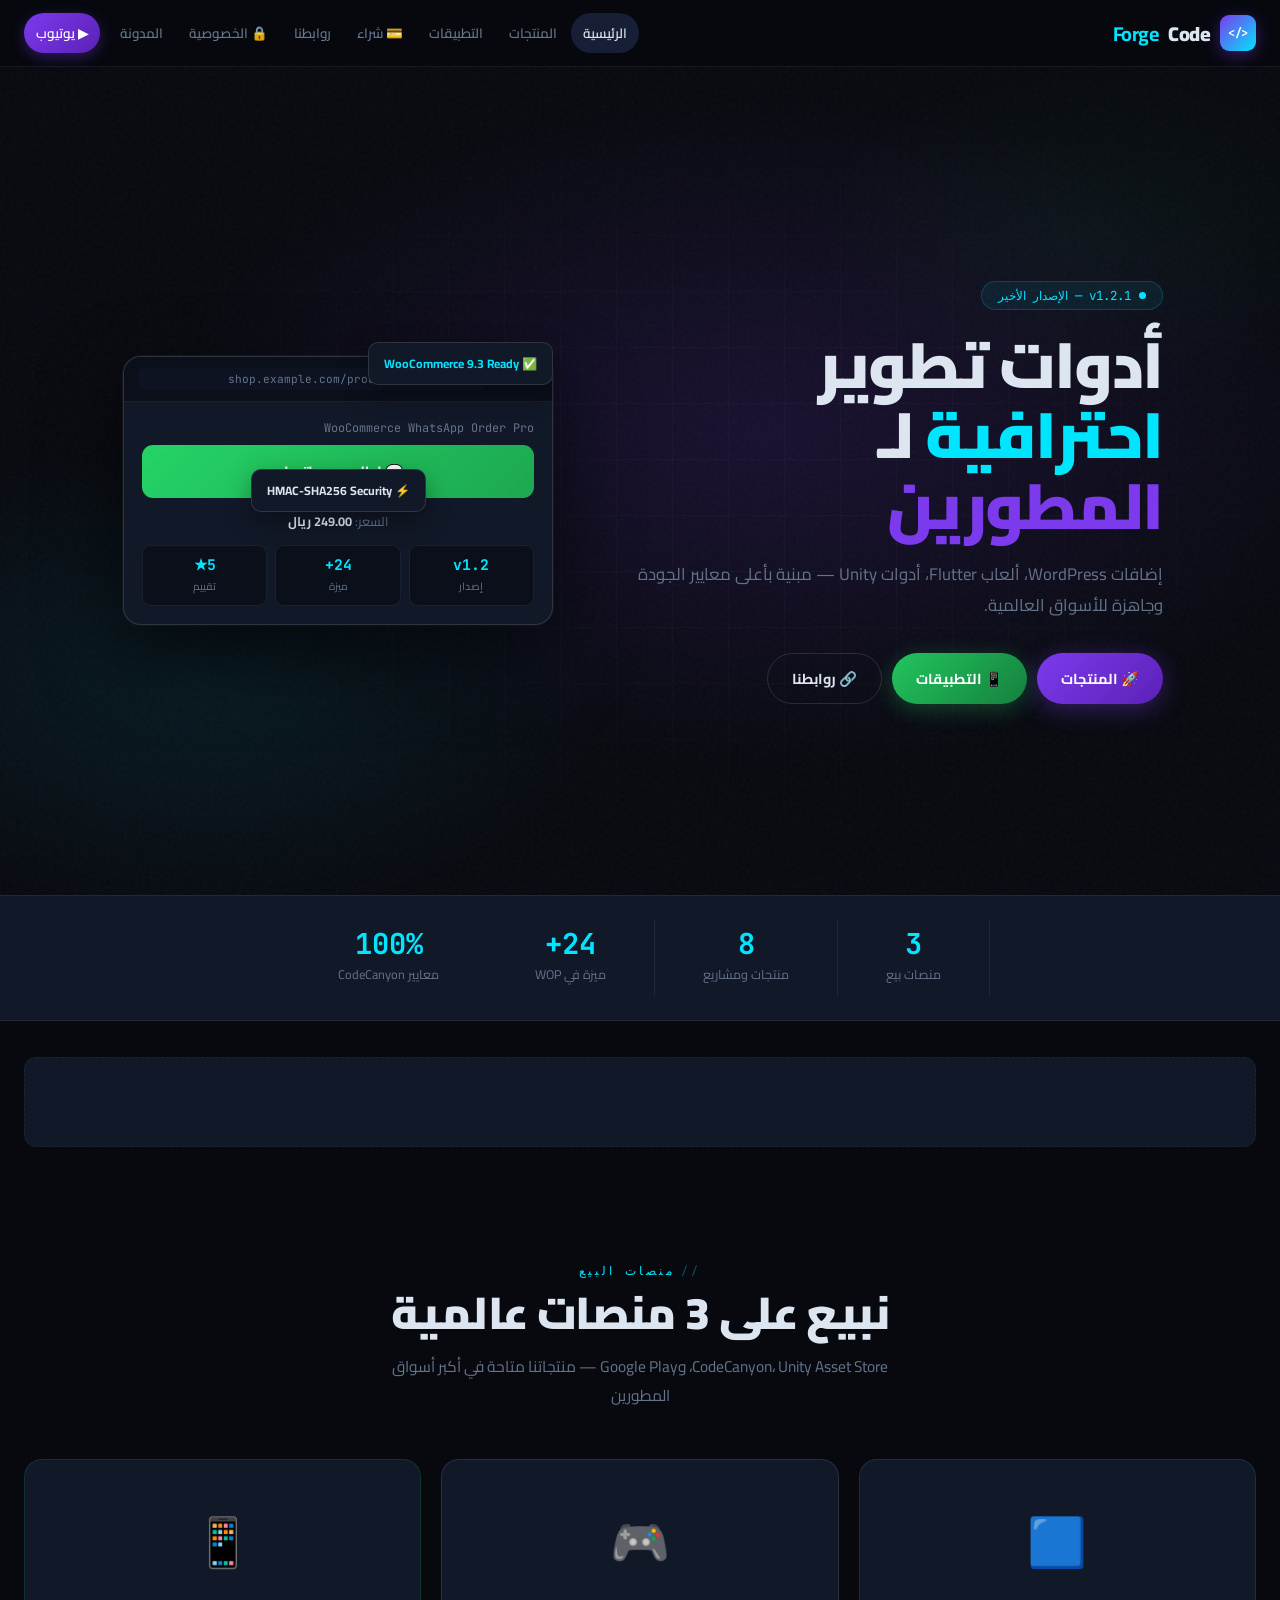
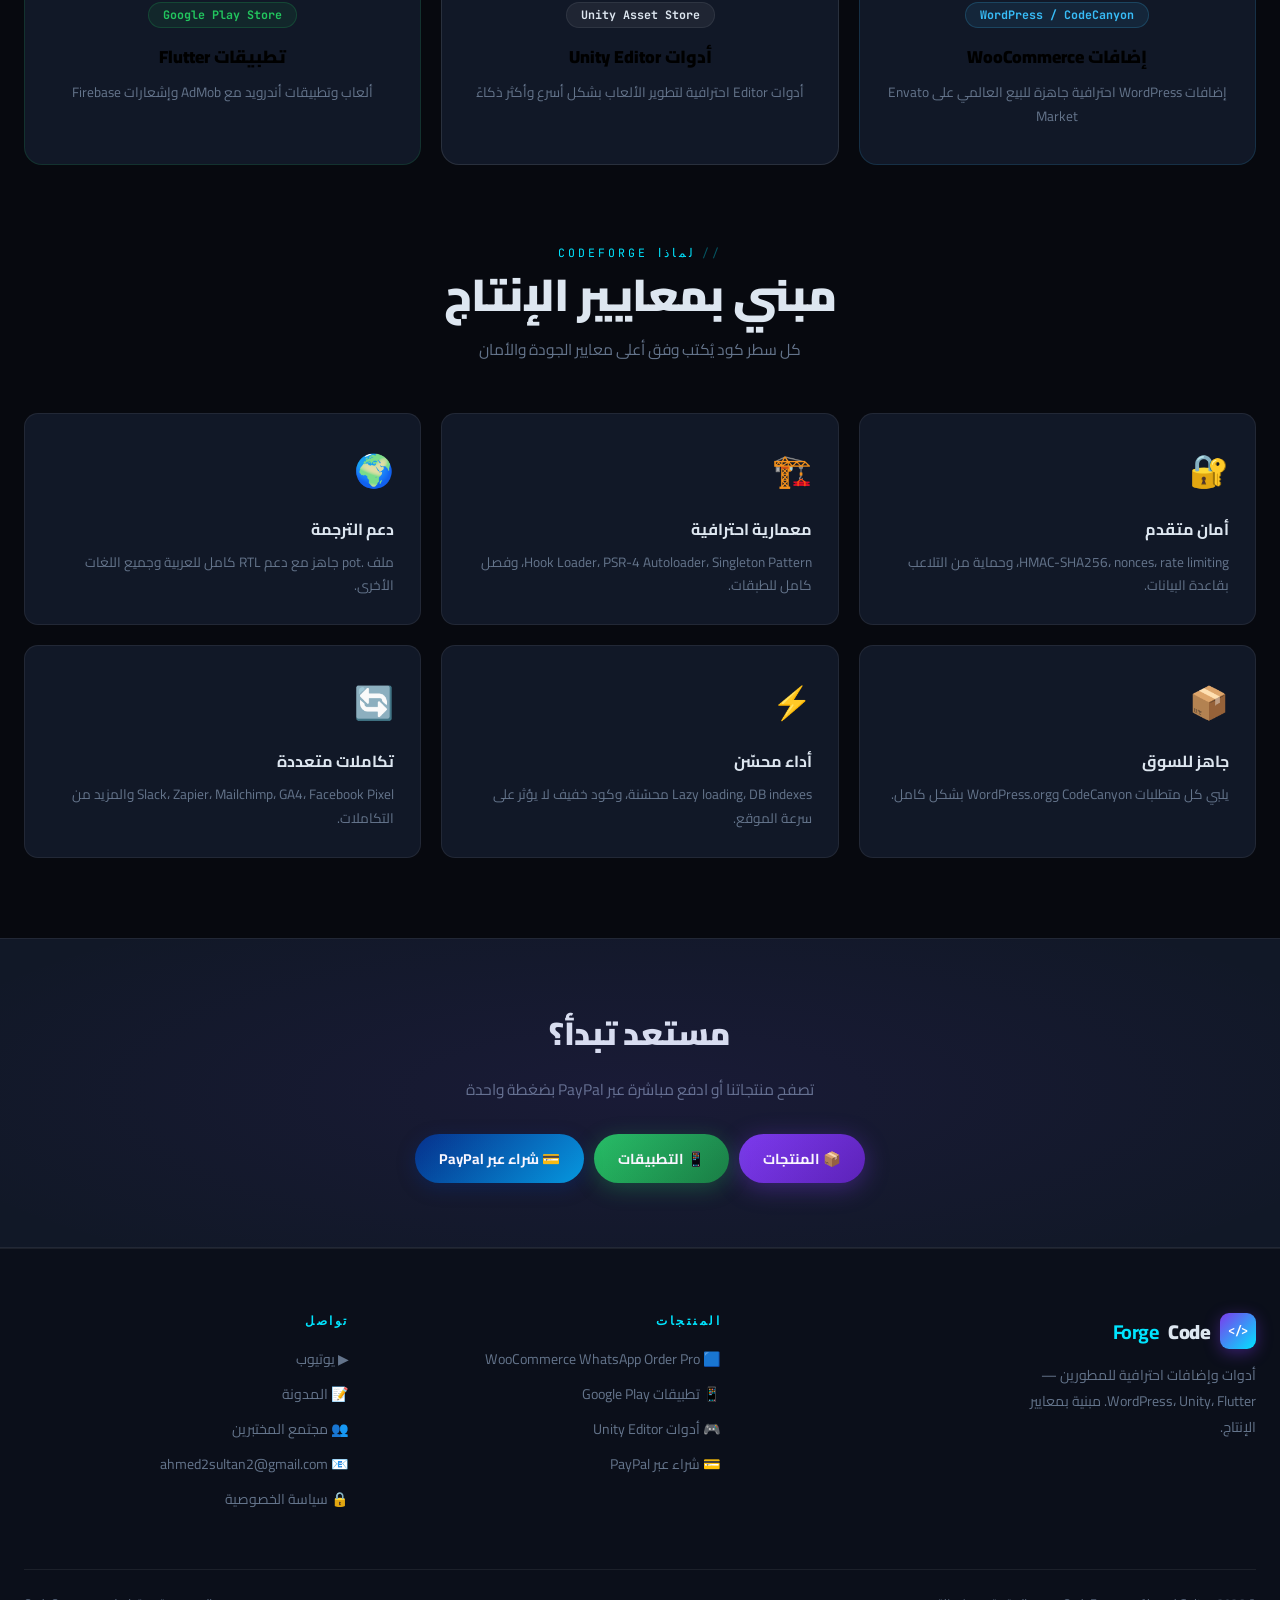
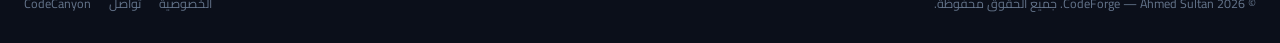
==== index.html @ 35e343f0 "Update index.html" ====
<!DOCTYPE html>
<html lang="ar" dir="rtl">
<head>
<meta charset="UTF-8">
<meta name="viewport" content="width=device-width,initial-scale=1">
<title>CodeForge | أدوات وتطبيقات احترافية للمطورين</title>
<meta name="description" content="CodeForge — إضافات WordPress، ألعاب Flutter، أدوات Unity احترافية">
<meta name="robots" content="index, follow">
<meta name="google-adsense-account" content="ca-pub-7137238144396709">
<script async src="https://pagead2.googlesyndication.com/pagead/js/adsbygoogle.js?client=ca-pub-7137238144396709" crossorigin="anonymous"></script>
<link rel="preconnect" href="https://fonts.googleapis.com">
<link href="https://fonts.googleapis.com/css2?family=Cairo:wght@300;400;600;700;900&family=JetBrains+Mono:wght@400;700&display=swap" rel="stylesheet">
<style>
/* ══════════════════════════════════
   DESIGN TOKENS
══════════════════════════════════ */
:root{
  --bg:#07090f;
  --bg2:#0b0f1a;
  --bg3:#0e1322;
  --s:#111827;
  --s2:#161f35;
  --b:rgba(255,255,255,.07);
  --bh:rgba(255,255,255,.12);
  --c1:#00e5ff;
  --c2:#7c3aed;
  --c3:#f59e0b;
  --gr:#22c55e;
  --tx:#dde6f0;
  --mu:#64748b;
  --fn:'Cairo',sans-serif;
  --mo:'JetBrains Mono',monospace;
  --r:18px;
  --tr:all .22s cubic-bezier(.4,0,.2,1);
}
*{box-sizing:border-box;margin:0;padding:0}
html{scroll-behavior:smooth}
body{font-family:var(--fn);background:var(--bg);color:var(--tx);overflow-x:hidden;min-height:100vh}
a{color:inherit;text-decoration:none}
button{cursor:pointer;font-family:var(--fn);border:none}
img{display:block;max-width:100%}
::-webkit-scrollbar{width:5px}
::-webkit-scrollbar-track{background:var(--bg2)}
::-webkit-scrollbar-thumb{background:var(--c2);border-radius:3px}
::selection{background:rgba(124,58,237,.3);color:#fff}

/* ══════ PROGRESS BAR ══════ */
#prog{position:fixed;top:0;left:0;height:3px;background:linear-gradient(90deg,var(--c2),var(--c1));z-index:9999;width:0;pointer-events:none;transition:width .1s}

/* ══════ NAV ══════ */
nav{
  position:sticky;top:0;z-index:200;
  background:rgba(7,9,15,.92);
  backdrop-filter:blur(24px);
  -webkit-backdrop-filter:blur(24px);
  border-bottom:1px solid var(--b);
}
.ni{max-width:1280px;margin:0 auto;padding:0 24px;height:66px;display:flex;align-items:center;justify-content:space-between;gap:16px}
.logo{display:flex;align-items:center;gap:10px;font-weight:900;font-size:1.25rem;flex-shrink:0;letter-spacing:-.5px}
.logo-ico{
  width:36px;height:36px;
  background:linear-gradient(135deg,var(--c2),var(--c1));
  border-radius:9px;display:grid;place-items:center;
  font-family:var(--mo);font-size:12px;font-weight:700;color:#fff;
  box-shadow:0 4px 16px rgba(124,58,237,.4);
  flex-shrink:0;
}
.logo b{color:var(--c1)}
.nlinks{display:flex;align-items:center;gap:2px;list-style:none}
.nlinks a{
  padding:7px 12px;border-radius:30px;
  font-weight:600;font-size:.84rem;color:var(--mu);
  transition:var(--tr);display:block;
}
.nlinks a:hover,.nlinks a.act{color:var(--tx);background:var(--s2)}
.nlinks .cta{
  background:linear-gradient(135deg,var(--c2),#5b21b6)!important;
  color:#fff!important;margin-right:6px;
  box-shadow:0 4px 14px rgba(124,58,237,.35);
}
.ham{display:none;flex-direction:column;gap:5px;background:none;padding:8px}
.ham span{display:block;width:20px;height:2px;background:var(--tx);border-radius:2px;transition:var(--tr)}
#mnu{display:none;background:var(--bg2);border-bottom:1px solid var(--b);padding:12px 20px}
#mnu a{display:block;padding:11px 6px;font-weight:600;color:var(--mu);border-bottom:1px solid var(--b);font-size:.9rem;transition:color .2s}
#mnu a:last-child{border-bottom:none}
#mnu a:hover{color:var(--tx)}

/* ══════ PAGES ══════ */
.pg{display:none}
.pg.on{display:block;animation:fadeUp .35s ease}
@keyframes fadeUp{from{opacity:0;transform:translateY(14px)}to{opacity:1;transform:translateY(0)}}

/* ══════ LAYOUT ══════ */
.wrap{max-width:1280px;margin:0 auto;padding:0 24px}
.sec{padding:80px 0}
.sec-sm{padding:52px 0}

/* ══════ TAGS ══════ */
.tag{display:inline-flex;align-items:center;gap:6px;border-radius:30px;padding:4px 14px;font-size:.73rem;font-weight:700;font-family:var(--mo)}
.tag-c{background:rgba(0,229,255,.08);border:1px solid rgba(0,229,255,.18);color:var(--c1)}
.tag-g{background:rgba(34,197,94,.09);border:1px solid rgba(34,197,94,.2);color:var(--gr)}
.tag-p{background:rgba(124,58,237,.1);border:1px solid rgba(124,58,237,.25);color:#a78bfa}
.tag-b{background:rgba(56,189,248,.09);border:1px solid rgba(56,189,248,.2);color:#38bdf8}
.tag-w{background:rgba(255,255,255,.06);border:1px solid var(--b);color:var(--tx)}
.tag-o{background:rgba(245,158,11,.09);border:1px solid rgba(245,158,11,.22);color:var(--c3)}

/* ══════ SECTION HEADERS ══════ */
.lbl{font-family:var(--mo);font-size:.72rem;color:var(--c1);letter-spacing:3px;text-transform:uppercase;display:flex;align-items:center;gap:6px;margin-bottom:10px}
.lbl::before{content:'//';opacity:.35}
h2.sec-t{font-size:clamp(1.8rem,3.5vw,2.8rem);font-weight:900;letter-spacing:-.6px;margin-bottom:14px;line-height:1.15}
.sub{color:var(--mu);font-size:.97rem;line-height:1.85;max-width:540px}
.sh{margin-bottom:48px}
.sh-c{text-align:center}
.sh-c .lbl{justify-content:center}
.sh-c .sub{margin:0 auto}

/* ══════ BUTTONS ══════ */
.btn{
  display:inline-flex;align-items:center;gap:8px;
  padding:11px 24px;border-radius:30px;
  font-weight:700;font-size:.9rem;
  transition:var(--tr);border:none;white-space:nowrap;
}
.btn-p{background:linear-gradient(135deg,var(--c2),#5b21b6);color:#fff;box-shadow:0 5px 24px rgba(124,58,237,.38)}
.btn-p:hover{transform:translateY(-2px);box-shadow:0 8px 28px rgba(124,58,237,.5)}
.btn-o{background:transparent;color:var(--tx);border:1px solid var(--bh)}
.btn-o:hover{border-color:var(--c1);color:var(--c1)}
.btn-g{background:linear-gradient(135deg,#22c55e,#15803d);color:#fff;box-shadow:0 5px 22px rgba(34,197,94,.3)}
.btn-g:hover{transform:translateY(-2px);box-shadow:0 8px 28px rgba(34,197,94,.42)}
.btn-pay{background:linear-gradient(135deg,#003087,#009cde);color:#fff;box-shadow:0 5px 18px rgba(0,48,135,.35)}
.btn-pay:hover{transform:translateY(-2px)}
.btn-yt{background:linear-gradient(135deg,#ff0000,#cc0000);color:#fff;box-shadow:0 5px 18px rgba(255,0,0,.3)}
.btn-yt:hover{transform:translateY(-2px)}
.brow{display:flex;gap:10px;flex-wrap:wrap}

/* ══════ CARDS ══════ */
.card{
  background:var(--s);border:1px solid var(--b);border-radius:var(--r);
  overflow:hidden;transition:var(--tr);
}
.card:hover{transform:translateY(-5px);border-color:rgba(0,229,255,.15);box-shadow:0 20px 52px rgba(0,0,0,.42)}
.cp{padding:26px}

/* ══════ GRIDS ══════ */
.g2{display:grid;grid-template-columns:1fr 1fr;gap:20px}
.g3{display:grid;grid-template-columns:repeat(3,1fr);gap:20px}
.g4{display:grid;grid-template-columns:repeat(4,1fr);gap:16px}

/* ══════ ADS ══════ */
.adu{background:var(--s);border:1px dashed rgba(255,255,255,.05);border-radius:12px;min-height:90px;display:flex;align-items:center;justify-content:center;overflow:hidden;margin:36px 0}
.adu-tall{min-height:260px}

/* ══════════════════════════════════
   HERO
══════════════════════════════════ */
.hero{
  position:relative;overflow:hidden;
  padding:100px 0 80px;min-height:92vh;
  display:flex;align-items:center;
}
.hero-bg{
  position:absolute;inset:0;
  background:
    radial-gradient(ellipse 72% 62% at 60% 44%,rgba(124,58,237,.15) 0%,transparent 65%),
    radial-gradient(ellipse 55% 50% at 16% 74%,rgba(0,229,255,.08) 0%,transparent 58%),
    radial-gradient(ellipse 40% 35% at 85% 20%,rgba(34,197,94,.05) 0%,transparent 55%);
}
.hero-grid{
  position:absolute;inset:0;
  background-image:
    linear-gradient(rgba(255,255,255,.025) 1px,transparent 1px),
    linear-gradient(90deg,rgba(255,255,255,.025) 1px,transparent 1px);
  background-size:56px 56px;
  mask-image:radial-gradient(ellipse at 55% 50%,black 25%,transparent 72%);
}
.hero-noise{position:absolute;inset:0;opacity:.035;background-image:url("data:image/svg+xml,%3Csvg viewBox='0 0 256 256' xmlns='http://www.w3.org/2000/svg'%3E%3Cfilter id='n'%3E%3CfeTurbulence type='fractalNoise' baseFrequency='.9' numOctaves='4'/%3E%3C/filter%3E%3Crect width='100%25' height='100%25' filter='url(%23n)'/%3E%3C/svg%3E")}
.hero-inner{position:relative;z-index:1;display:grid;grid-template-columns:1.1fr .9fr;gap:64px;align-items:center}
.hero h1{font-size:clamp(2.2rem,5vw,4rem);font-weight:900;line-height:1.1;letter-spacing:-1.5px;margin-bottom:18px}
.hero h1 .a1{color:var(--c1)}.hero h1 .a2{color:var(--c2)}
.hero .sub{margin-bottom:32px;font-size:1.05rem}
.hbadge{
  display:inline-flex;align-items:center;gap:8px;
  background:rgba(0,229,255,.07);border:1px solid rgba(0,229,255,.18);
  border-radius:30px;padding:5px 16px;
  font-size:.78rem;font-family:var(--mo);color:var(--c1);margin-bottom:20px;
}
.hbadge em{width:7px;height:7px;background:var(--c1);border-radius:50%;display:inline-block;animation:pulse 2s infinite;font-style:normal}
@keyframes pulse{0%,100%{opacity:1;transform:scale(1)}50%{opacity:.2;transform:scale(.7)}}

/* ══════ HERO VISUAL (Mock Browser) ══════ */
.vis{display:flex;justify-content:center;align-items:center;position:relative}
.mk{
  background:var(--s);border:1px solid var(--bh);
  border-radius:var(--r);overflow:hidden;
  box-shadow:0 32px 80px rgba(0,0,0,.6),0 0 0 1px rgba(255,255,255,.05);
  width:100%;max-width:430px;
}
.mkb{background:var(--bg2);padding:11px 14px;display:flex;align-items:center;gap:9px;border-bottom:1px solid var(--b)}
.mkd{display:flex;gap:5px}
.mkd s{display:block;width:11px;height:11px;border-radius:50%;text-decoration:none}
.mkd s:nth-child(1){background:#ff5f57}.mkd s:nth-child(2){background:#febc2e}.mkd s:nth-child(3){background:#28c840}
.mku{flex:1;background:var(--bg3);border-radius:6px;padding:4px 12px;font-family:var(--mo);font-size:.7rem;color:var(--mu);text-align:center}
.mkc{padding:18px}
.wbtn{
  background:linear-gradient(135deg,#25d366,#1da851);color:#fff;
  border:none;border-radius:11px;padding:13px 20px;width:100%;
  font-family:var(--fn);font-size:.93rem;font-weight:700;
  display:flex;align-items:center;justify-content:center;gap:9px;
  animation:wfloat 3s ease-in-out infinite;cursor:pointer;
}
@keyframes wfloat{0%,100%{transform:translateY(0)}50%{transform:translateY(-4px)}}
.mkstats{display:grid;grid-template-columns:1fr 1fr 1fr;gap:8px;margin-top:12px}
.mks{background:var(--bg2);border-radius:9px;padding:9px;text-align:center;border:1px solid var(--b)}
.mks .n{font-family:var(--mo);font-size:.92rem;font-weight:700;color:var(--c1)}
.mks .l{font-size:.65rem;color:var(--mu);margin-top:2px}
.vbadge{
  position:absolute;background:var(--s);border:1px solid var(--bh);
  border-radius:10px;padding:9px 15px;font-size:.76rem;font-weight:700;
  white-space:nowrap;box-shadow:0 8px 24px rgba(0,0,0,.35);
}
.vbadge:nth-child(2){top:-14px;right:6px;color:var(--c1);animation:vbf 4s ease-in-out infinite}
.vbadge:nth-child(3){bottom:4px;right:0;color:var(--gr);animation:vbf 4s ease-in-out infinite 1.2s}
@keyframes vbf{0%,100%{transform:translateY(0)}50%{transform:translateY(-7px)}}

/* ══════ STATS BAR ══════ */
.sbar{background:var(--s);border-top:1px solid var(--b);border-bottom:1px solid var(--b);padding:24px 0}
.sgr{display:flex;justify-content:center;flex-wrap:wrap}
.si{padding:10px 48px;text-align:center;border-right:1px solid var(--b)}
.si:last-child{border-right:none}
.si .v{font-family:var(--mo);font-size:1.8rem;font-weight:700;color:var(--c1);display:block;line-height:1}
.si .k{font-size:.79rem;color:var(--mu);margin-top:4px;display:block}

/* ══════ FEATURE CARDS ══════ */
.fc{
  background:var(--s);border:1px solid var(--b);border-radius:14px;
  padding:26px;transition:var(--tr);position:relative;overflow:hidden;
}
.fc::after{
  content:'';position:absolute;bottom:0;left:0;right:0;
  height:2px;background:linear-gradient(90deg,var(--c2),var(--c1));
  transform:scaleX(0);transition:.3s cubic-bezier(.4,0,.2,1);
  transform-origin:left;
}
.fc:hover::after{transform:scaleX(1)}
.fc:hover{border-color:rgba(0,229,255,.14);transform:translateY(-4px);box-shadow:0 16px 44px rgba(0,0,0,.36)}
.fi{font-size:2rem;margin-bottom:14px;display:block}
.fc h3{font-size:1rem;font-weight:700;margin-bottom:7px}
.fc p{font-size:.85rem;color:var(--mu);line-height:1.75}

/* ══════ PLATFORM CARDS ══════ */
.platform-card{
  background:var(--s);border:1px solid var(--b);border-radius:var(--r);
  overflow:hidden;cursor:pointer;transition:var(--tr);
  display:flex;flex-direction:column;align-items:center;
  padding:36px 24px;text-align:center;
  position:relative;
}
.platform-card::before{
  content:'';position:absolute;inset:0;
  background:linear-gradient(135deg,transparent 50%,rgba(255,255,255,.02));
  opacity:0;transition:opacity .3s;
}
.platform-card:hover::before{opacity:1}
.platform-card:hover{transform:translateY(-6px);box-shadow:0 20px 56px rgba(0,0,0,.45)}
.platform-ico{font-size:3rem;margin-bottom:16px;display:block}
.platform-card h3{font-size:1.1rem;font-weight:900;margin-bottom:8px}
.platform-card p{font-size:.85rem;color:var(--mu);line-height:1.75}

/* ══════ PRODUCT FEATURE PANEL ══════ */
.pfeat{
  background:var(--s);border:1px solid var(--bh);border-radius:24px;
  overflow:hidden;box-shadow:0 28px 72px rgba(0,0,0,.45);
  display:grid;grid-template-columns:1.1fr .9fr;margin-bottom:40px;
}
.pinfo{padding:48px}
.pname{font-size:1.9rem;font-weight:900;line-height:1.15;letter-spacing:-.6px;margin:12px 0 12px}
.pdesc{color:var(--mu);line-height:1.9;margin-bottom:24px;font-size:.97rem}
.fl{list-style:none;margin-bottom:30px}
.fl li{display:flex;align-items:flex-start;gap:10px;padding:7px 0;font-size:.9rem;border-bottom:1px solid var(--b)}
.fl li:last-child{border-bottom:none}
.fl li::before{
  content:'';min-width:20px;height:20px;flex-shrink:0;
  background:rgba(34,197,94,.12);border:1px solid rgba(34,197,94,.2);
  border-radius:50%;
  background-image:url("data:image/svg+xml,%3Csvg xmlns='http://www.w3.org/2000/svg' width='10' height='10' viewBox='0 0 24 24' fill='none' stroke='%2322c55e' stroke-width='3'%3E%3Cpolyline points='20 6 9 17 4 12'/%3E%3C/svg%3E");
  background-repeat:no-repeat;background-position:center;background-size:10px;
  margin-top:1px;
}
.ppr{display:flex;align-items:baseline;gap:14px;margin-bottom:26px}
.price{font-family:var(--mo);font-size:2.4rem;font-weight:900;color:var(--c1)}
.pnt{color:var(--mu);font-size:.82rem;line-height:1.6}

/* ══════ PRODUCT MEDIA PANEL ══════ */
.pmed{background:var(--bg2);border-right:1px solid var(--b);display:flex;flex-direction:column;min-height:440px}
.mtabs{display:flex;background:var(--bg);border-bottom:1px solid var(--b)}
.mt{
  flex:1;padding:13px 8px;font-size:.82rem;font-weight:600;
  text-align:center;cursor:pointer;color:var(--mu);background:none;
  font-family:var(--fn);transition:var(--tr);border-bottom:2px solid transparent;
}
.mt.on{color:var(--c1);border-bottom-color:var(--c1);background:rgba(0,229,255,.03)}
.mcon{flex:1;display:flex;flex-direction:column}
.mpan{display:none;flex-direction:column;height:100%}
.mpan.on{display:flex}
.ssl{flex:1;overflow:hidden;min-height:280px}
.sstr{display:flex;height:100%;transition:transform .4s cubic-bezier(.4,0,.2,1)}
.ssl2{min-width:100%;display:flex;align-items:center;justify-content:center;flex-direction:column;background:var(--bg3);gap:10px;min-height:280px;padding:24px}
.ssic{font-size:2.2rem}
.sslb{font-size:.8rem;color:var(--mu);font-family:var(--mo)}
.ssd2{font-size:.7rem;color:var(--mu);opacity:.6}
.sctrl{display:flex;align-items:center;justify-content:center;gap:8px;padding:12px;background:var(--bg);border-top:1px solid var(--b)}
.sdo{width:7px;height:7px;border-radius:50%;background:var(--b);cursor:pointer;transition:all .2s;border:none}
.sdo.on{background:var(--c1);transform:scale(1.3)}
.sar{background:var(--s2);border:1px solid var(--b);color:var(--tx);border-radius:50%;width:26px;height:26px;cursor:pointer;font-size:.8rem;display:flex;align-items:center;justify-content:center;transition:var(--tr)}
.sar:hover{background:var(--c1);color:var(--bg);border-color:var(--c1)}
.vp{flex:1;background:#000;display:flex;align-items:center;justify-content:center;flex-direction:column;gap:14px;cursor:pointer;min-height:280px;transition:var(--tr)}
.vp:hover .pply{background:rgba(255,0,0,.8)}
.pply{width:60px;height:60px;background:rgba(255,255,255,.12);border:2px solid rgba(255,255,255,.3);border-radius:50%;display:flex;align-items:center;justify-content:center;font-size:1.3rem;transition:all .28s}
.vtxt{color:var(--mu);font-size:.88rem}
.vframe{width:100%;border:none;min-height:280px}

/* ══════ SPECS BOX ══════ */
.specs-box{background:var(--s);border:1px solid var(--b);border-radius:20px;padding:44px;margin-bottom:40px}
.spec-col{background:var(--bg2);border-radius:11px;padding:16px 18px;border:1px solid var(--b)}
.spec-col .spec-hd{font-size:.72rem;color:var(--c1);font-family:var(--mo);margin-bottom:8px;letter-spacing:1px}
.spec-col ul{list-style:none;font-size:.84rem;color:var(--mu);line-height:2.2}
.spec-col li::before{content:'✓ ';color:var(--gr)}

/* ══════ APP CARDS ══════ */
.ac{
  background:var(--s);border:1px solid var(--b);border-radius:var(--r);
  padding:28px;text-align:center;transition:var(--tr);
}
.ac:hover{transform:translateY(-6px);box-shadow:0 20px 50px rgba(0,0,0,.4);border-color:rgba(0,229,255,.15)}
.aico{width:72px;height:72px;border-radius:18px;display:flex;align-items:center;justify-content:center;margin:0 auto 16px;font-size:1.9rem;box-shadow:0 8px 24px rgba(0,0,0,.3)}
.an{font-size:1.1rem;font-weight:900;margin:8px 0 8px;letter-spacing:-.3px}
.ad{font-size:.85rem;color:var(--mu);line-height:1.75;margin-bottom:16px}
.af{list-style:none;margin-bottom:18px}
.af li{font-size:.8rem;color:var(--mu);padding:4px 0;display:flex;align-items:center;gap:6px;justify-content:center}
.af li::before{content:'✓';color:var(--gr);font-weight:700;font-size:.75rem}

/* ══════ HORIZONTAL APP CARD ══════ */
.hac{background:var(--s);border:1px solid var(--b);border-radius:var(--r);overflow:hidden;display:grid;grid-template-columns:140px 1fr;transition:var(--tr)}
.hac:hover{transform:translateY(-4px);border-color:rgba(0,229,255,.15);box-shadow:0 16px 44px rgba(0,0,0,.38)}
.hac-ico{background:var(--bg2);display:flex;flex-direction:column;align-items:center;justify-content:center;gap:8px;padding:26px 16px}
.hac-ico .ico{font-size:2.6rem}
.hac-body{padding:24px}
.hac-body h3{font-size:1.1rem;font-weight:900;margin-bottom:7px}
.hac-body p{font-size:.86rem;color:var(--mu);line-height:1.8;margin-bottom:16px}
.chips{display:flex;gap:6px;flex-wrap:wrap;margin-bottom:16px}
.chip{background:var(--bg2);border:1px solid var(--b);border-radius:5px;padding:3px 10px;font-size:.72rem;font-family:var(--mo);color:var(--mu)}

/* ══════ COMING SOON BOX ══════ */
.cs-box{
  background:var(--s);border:1px dashed var(--bh);border-radius:var(--r);
  padding:44px;text-align:center;display:flex;flex-direction:column;
  align-items:center;gap:12px;
}
.cs-label{font-family:var(--mo);font-size:.72rem;color:var(--c2);letter-spacing:3px}

/* ══════ PAYPAL ══════ */
.paybx{
  background:var(--s2);border:1px solid rgba(0,156,222,.22);
  border-radius:22px;padding:44px;max-width:520px;margin:0 auto;text-align:center;
}
.paybx h3{font-size:1.3rem;font-weight:900;margin-bottom:10px}
.paybx>p{color:var(--mu);font-size:.9rem;line-height:1.8;margin-bottom:24px}
.pp-status{min-height:60px;display:flex;align-items:center;justify-content:center;padding:8px 0}
.pay-notes{font-size:.78rem;color:var(--mu);margin-top:18px;line-height:2;border-top:1px solid var(--b);padding-top:16px}

/* ══════ LINKS PAGE ══════ */
.lgr{display:grid;grid-template-columns:repeat(auto-fill,minmax(280px,1fr));gap:14px}
.lk{
  background:var(--s);border:1px solid var(--b);border-radius:14px;
  padding:18px 22px;display:flex;align-items:center;gap:14px;
  transition:var(--tr);
}
.lk:hover{border-color:var(--c1);transform:translateY(-3px);box-shadow:0 12px 32px rgba(0,0,0,.35)}
.lki{width:46px;height:46px;border-radius:12px;display:flex;align-items:center;justify-content:center;font-size:1.3rem;flex-shrink:0}
.lkd h3{font-size:.92rem;font-weight:700;margin-bottom:2px}
.lkd p{font-size:.78rem;color:var(--mu)}
.lka{margin-right:auto;color:var(--mu);font-size:.9rem}

/* ══════ CTA SECTION ══════ */
.cta-sec{background:var(--s);border-top:1px solid var(--b);border-bottom:1px solid var(--b);padding:64px 0;text-align:center;position:relative;overflow:hidden}
.cta-sec::before{content:'';position:absolute;inset:0;background:radial-gradient(ellipse 60% 70% at 50% 50%,rgba(124,58,237,.08),transparent)}
.cta-sec h2{font-size:2rem;font-weight:900;margin-bottom:12px;letter-spacing:-.5px}
.cta-sec p{color:var(--mu);margin-bottom:30px;font-size:.97rem}

/* ══════════════════════════════════
   PRIVACY PAGE
══════════════════════════════════ */
.prv-hub{display:grid;grid-template-columns:repeat(auto-fill,minmax(270px,1fr));gap:18px;margin-bottom:44px}
.prv-card{
  background:var(--s);border:1px solid var(--b);border-radius:var(--r);
  padding:30px 26px;cursor:pointer;transition:var(--tr);position:relative;overflow:hidden;text-align:right;
}
.prv-card::after{content:'';position:absolute;inset:0;background:linear-gradient(135deg,transparent 55%,rgba(0,229,255,.04));opacity:0;transition:opacity .3s}
.prv-card:hover::after{opacity:1}
.prv-card:hover{transform:translateY(-6px);border-color:rgba(0,229,255,.2);box-shadow:0 20px 56px rgba(0,0,0,.44)}
.prv-card-ico{width:58px;height:58px;border-radius:16px;display:flex;align-items:center;justify-content:center;font-size:1.65rem;margin-bottom:18px}
.prv-card h3{font-size:1.1rem;font-weight:900;margin-bottom:8px}
.prv-card p{font-size:.84rem;color:var(--mu);line-height:1.75;margin-bottom:16px}
.prv-card-arrow{font-size:.82rem;color:var(--c1);font-family:var(--mo);display:flex;align-items:center;gap:5px}
.prv-badge{
  display:inline-flex;align-items:center;gap:5px;
  background:rgba(34,197,94,.08);border:1px solid rgba(34,197,94,.2);
  border-radius:20px;padding:3px 11px;font-size:.72rem;font-family:var(--mo);color:var(--gr);margin-bottom:12px;
}
.prv-detail{display:none;animation:fadeUp .3s ease}
.prv-detail.on{display:block}
.prv-hub-view.hidden{display:none}
.prv-back{
  display:inline-flex;align-items:center;gap:8px;
  background:var(--s);border:1px solid var(--b);border-radius:30px;
  padding:10px 22px;font-size:.86rem;font-weight:600;color:var(--mu);
  cursor:pointer;transition:var(--tr);margin-bottom:30px;
}
.prv-back:hover{border-color:var(--c1);color:var(--c1)}
.prv-breadcrumb{display:flex;align-items:center;gap:8px;font-size:.78rem;color:var(--mu);margin-bottom:22px;font-family:var(--mo)}
.prv-breadcrumb span{color:var(--c1)}
.prv-banner{
  background:var(--s);border:1px solid var(--b);border-radius:22px;
  padding:40px;margin-bottom:36px;display:flex;align-items:center;gap:26px;
  position:relative;overflow:hidden;
}
.prv-banner::after{content:'PRIVACY';position:absolute;left:16px;bottom:-14px;font-family:var(--mo);font-size:5rem;font-weight:900;color:rgba(255,255,255,.02);pointer-events:none}
.prv-banner-ico{width:76px;height:76px;border-radius:20px;display:flex;align-items:center;justify-content:center;font-size:2.1rem;flex-shrink:0}
.prv-banner h2{font-size:1.65rem;font-weight:900;margin-bottom:5px}
.prv-banner p{color:var(--mu);font-size:.88rem}
.prv-body{display:grid;gap:12px}
.prv-section{background:var(--s);border:1px solid var(--b);border-radius:14px;overflow:hidden}
.prv-section-hd{display:flex;align-items:center;gap:13px;padding:17px 22px;cursor:pointer;user-select:none;transition:background .2s}
.prv-section-hd:hover{background:rgba(255,255,255,.025)}
.prv-sico{font-size:1.1rem;width:36px;height:36px;background:var(--bg2);border-radius:9px;display:flex;align-items:center;justify-content:center;flex-shrink:0;border:1px solid var(--b)}
.prv-section-hd h3{font-size:.96rem;font-weight:700;flex:1}
.prv-arr{font-size:.72rem;color:var(--mu);transition:transform .25s}
.prv-section.open .prv-arr{transform:rotate(90deg)}
.prv-section-body{display:none;padding:0 22px 22px;border-top:1px solid var(--b)}
.prv-section.open .prv-section-body{display:block;animation:fadeUp .22s ease}
.prv-p{font-size:.88rem;color:var(--mu);line-height:1.95;margin-bottom:12px}
.prv-p:last-child{margin-bottom:0}
.prv-ul{list-style:none;margin:10px 0}
.prv-ul li{font-size:.86rem;color:var(--mu);padding:6px 0;display:flex;align-items:flex-start;gap:9px;border-bottom:1px solid rgba(255,255,255,.04)}
.prv-ul li:last-child{border-bottom:none}
.prv-ul li::before{content:'▸';color:var(--c1);font-size:.7rem;margin-top:5px;flex-shrink:0}
.prv-ul li strong{color:var(--tx)}
.prv-tbl{width:100%;border-collapse:collapse;margin:12px 0;font-size:.83rem}
.prv-tbl th{background:var(--bg2);color:var(--c1);font-family:var(--mo);font-size:.74rem;letter-spacing:1px;padding:10px 16px;text-align:right;font-weight:700}
.prv-tbl td{padding:10px 16px;border-bottom:1px solid var(--b);color:var(--mu)}
.prv-tbl tr:last-child td{border-bottom:none}
.prv-tbl tr:hover td{background:rgba(255,255,255,.02)}
.prv-comp{display:flex;gap:8px;flex-wrap:wrap;margin:12px 0}
.prv-comp-chip{background:var(--bg2);border:1px solid var(--b);border-radius:7px;padding:5px 13px;font-size:.74rem;font-family:var(--mo);color:var(--mu);display:flex;align-items:center;gap:5px}
.prv-comp-chip::before{content:'✓';color:var(--gr)}
.prv-contact{background:var(--bg2);border-radius:13px;padding:20px;display:flex;align-items:center;gap:16px;margin-top:8px;border:1px solid var(--b)}
.prv-contact-ico{font-size:2rem}
.prv-contact p{font-size:.85rem;color:var(--mu);line-height:1.75}
.prv-contact a{color:var(--c1);font-weight:700}
.prv-contact strong{color:var(--tx);font-size:.92rem;display:block;margin-bottom:4px}
.prv-perm{background:var(--bg2);border:1px solid var(--b);border-radius:11px;padding:14px 18px;margin:8px 0;display:flex;align-items:flex-start;gap:14px}
.prv-perm-ico{font-size:1.3rem;margin-top:2px}
.prv-perm h4{font-size:.87rem;font-weight:700;margin-bottom:3px}
.prv-perm p{font-size:.79rem;color:var(--mu)}
.prv-rights{display:grid;grid-template-columns:1fr 1fr;gap:9px;margin:12px 0}
.prv-right-item{background:var(--bg2);border-radius:10px;padding:12px 15px;display:flex;align-items:flex-start;gap:10px;border:1px solid var(--b)}
.prv-right-item .r-ico{font-size:1rem;flex-shrink:0;margin-top:1px}
.prv-right-item h4{font-size:.8rem;font-weight:700;margin-bottom:2px;color:var(--tx)}
.prv-right-item p{font-size:.74rem;color:var(--mu)}
.prv-updated{display:flex;align-items:center;justify-content:space-between;background:rgba(0,229,255,.04);border:1px solid rgba(0,229,255,.1);border-radius:11px;padding:11px 18px;font-size:.78rem;font-family:var(--mo);color:var(--mu);margin-top:22px;flex-wrap:wrap;gap:8px}
.prv-updated span:last-child{color:var(--c1)}
.prv-site-grid{display:grid;grid-template-columns:1fr 1fr;gap:12px;margin-top:12px}
.prv-info-note{background:rgba(0,229,255,.04);border:1px solid rgba(0,229,255,.1);border-radius:13px;padding:18px 22px;display:flex;gap:14px;align-items:flex-start}
.prv-info-note p{font-size:.85rem;color:var(--mu);line-height:1.85}

/* ══════ FOOTER ══════ */
footer{background:var(--bg2);border-top:1px solid var(--b);padding:64px 0 28px}
.fgr{display:grid;grid-template-columns:1.5fr 1fr 1fr;gap:48px;margin-bottom:48px}
.fbrand p{color:var(--mu);font-size:.88rem;line-height:1.85;margin-top:12px;max-width:260px}
.fcol h4{font-size:.72rem;font-family:var(--mo);color:var(--c1);letter-spacing:2.5px;text-transform:uppercase;margin-bottom:18px}
.fcol ul{list-style:none}
.fcol li{margin-bottom:9px}
.fcol li a{color:var(--mu);font-size:.88rem;display:flex;align-items:center;gap:7px;transition:color .2s}
.fcol li a:hover{color:var(--tx)}
.fbot{border-top:1px solid var(--b);padding-top:22px;display:flex;justify-content:space-between;align-items:center;flex-wrap:wrap;gap:12px}
.fbot p{color:var(--mu);font-size:.78rem}
.flinks{display:flex;gap:18px}
.flinks a{color:var(--mu);font-size:.78rem;transition:color .2s}
.flinks a:hover{color:var(--c1)}

/* ══════ RESPONSIVE ══════ */
@media(max-width:1040px){
  .hero-inner,.pfeat{grid-template-columns:1fr}
  .vis{display:none}
  .pmed{border-right:none;border-top:1px solid var(--b)}
  .g3{grid-template-columns:1fr 1fr}
  .prv-site-grid{grid-template-columns:1fr}
}
@media(max-width:700px){
  .nlinks{display:none}
  .ham{display:flex}
  .g2,.g3,.g4{grid-template-columns:1fr}
  .fgr{grid-template-columns:1fr;gap:30px}
  .sgr{flex-direction:column}
  .si{border-right:none;border-bottom:1px solid var(--b);padding:14px 20px}
  .si:last-child{border-bottom:none}
  .pinfo{padding:26px}
  .hac{grid-template-columns:1fr}
  .hac-ico{padding:18px;flex-direction:row;border-bottom:1px solid var(--b)}
  .prv-hub{grid-template-columns:1fr}
  .prv-banner{flex-direction:column;text-align:center}
  .prv-rights{grid-template-columns:1fr}
  .hero{min-height:auto;padding:80px 0 60px}
  .specs-box{padding:24px}
}
</style>
</head>
<body>
<div id="prog"></div>

<!-- ══════════════════════════
     NAVIGATION
══════════════════════════ -->
<nav>
  <div class="ni">
    <div class="logo">
      <div class="logo-ico">&lt;/&gt;</div>
      Code<b>Forge</b>
    </div>
    <ul class="nlinks">
      <li><a href="#" id="lh" class="act" onclick="show('home');return false">الرئيسية</a></li>
      <li><a href="#" id="lp" onclick="show('products');return false">المنتجات</a></li>
      <li><a href="#" id="la" onclick="show('apps');return false">التطبيقات</a></li>
      <li><a href="#" id="lb" onclick="show('buy');return false">💳 شراء</a></li>
      <li><a href="#" id="ll" onclick="show('links');return false">روابطنا</a></li>
      <li><a href="#" id="lv" onclick="show('privacy');return false">🔒 الخصوصية</a></li>
      <li><a href="https://gpthub21.blogspot.com/" target="_blank" rel="noopener">المدونة</a></li>
      <li><a href="https://www.youtube.com/@Inspiring_voices493" target="_blank" rel="noopener" class="cta">▶ يوتيوب</a></li>
    </ul>
    <button class="ham" onclick="toggleMnu()" aria-label="القائمة">
      <span></span><span></span><span></span>
    </button>
  </div>
</nav>
<div id="mnu">
  <a href="#" onclick="show('home');closeMnu();return false">🏠 الرئيسية</a>
  <a href="#" onclick="show('products');closeMnu();return false">📦 المنتجات</a>
  <a href="#" onclick="show('apps');closeMnu();return false">📱 التطبيقات</a>
  <a href="#" onclick="show('buy');closeMnu();return false">💳 شراء / PayPal</a>
  <a href="#" onclick="show('links');closeMnu();return false">🔗 روابطنا</a>
  <a href="#" onclick="show('privacy');closeMnu();return false">🔒 الخصوصية</a>
  <a href="https://gpthub21.blogspot.com/" target="_blank" rel="noopener">📝 المدونة</a>
  <a href="https://groups.google.com/g/gpt-hub" target="_blank" rel="noopener">👥 مجتمع المختبرين</a>
  <a href="https://www.youtube.com/@Inspiring_voices493" target="_blank" rel="noopener">▶ يوتيوب</a>
</div>

<!-- ══════════════════════════════════════════
     PAGE: HOME
══════════════════════════════════════════ -->
<div id="home" class="pg on">

  <!-- Hero -->
  <div class="hero">
    <div class="hero-bg"></div>
    <div class="hero-grid"></div>
    <div class="hero-noise"></div>
    <div class="wrap">
      <div class="hero-inner">
        <div>
          <div class="hbadge"><em></em> v1.2.1 — الإصدار الأخير</div>
          <h1>أدوات تطوير<br><span class="a1">احترافية</span> لـ<br><span class="a2">المطورين</span></h1>
          <p class="sub">إضافات WordPress، ألعاب Flutter، أدوات Unity — مبنية بأعلى معايير الجودة وجاهزة للأسواق العالمية.</p>
          <div class="brow">
            <button class="btn btn-p" onclick="show('products')">🚀 المنتجات</button>
            <button class="btn btn-g" onclick="show('apps')">📱 التطبيقات</button>
            <button class="btn btn-o" onclick="show('links')">🔗 روابطنا</button>
          </div>
        </div>
        <div class="vis">
          <div class="vbadge">⚡ HMAC-SHA256 Security</div>
          <div class="vbadge">✅ WooCommerce 9.3 Ready</div>
          <div class="mk">
            <div class="mkb">
              <div class="mkd"><s></s><s></s><s></s></div>
              <div class="mku">shop.example.com/product</div>
            </div>
            <div class="mkc">
              <div style="font-size:.74rem;color:var(--mu);margin-bottom:9px;font-family:var(--mo)">WooCommerce WhatsApp Order Pro</div>
              <button class="wbtn">💬 اطلب عبر واتساب</button>
              <div style="margin-top:11px;text-align:center;font-size:.8rem;color:var(--mu)">السعر: <strong style="color:var(--tx)">249.00 ريال</strong></div>
              <div class="mkstats">
                <div class="mks"><div class="n">v1.2</div><div class="l">إصدار</div></div>
                <div class="mks"><div class="n">24+</div><div class="l">ميزة</div></div>
                <div class="mks"><div class="n">5★</div><div class="l">تقييم</div></div>
              </div>
            </div>
          </div>
        </div>
      </div>
    </div>
  </div>

  <!-- Stats Bar -->
  <div class="sbar">
    <div class="wrap">
      <div class="sgr">
        <div class="si"><span class="v" data-c="3">0</span><span class="k">منصات بيع</span></div>
        <div class="si"><span class="v" data-c="8">0</span><span class="k">منتجات ومشاريع</span></div>
        <div class="si"><span class="v" data-c="24">0</span><span class="k">ميزة في WOP</span></div>
        <div class="si"><span class="v">100%</span><span class="k">معايير CodeCanyon</span></div>
      </div>
    </div>
  </div>

  <!-- Ad -->
  <div class="wrap">
    <div class="adu">
      <ins class="adsbygoogle" style="display:block" data-ad-client="ca-pub-7137238144396709" data-ad-slot="1111111111" data-ad-format="auto" data-full-width-responsive="true"></ins>
    </div>
  </div>

  <!-- Platforms Section -->
  <section class="sec">
    <div class="wrap">
      <div class="sh sh-c">
        <div class="lbl">منصات البيع</div>
        <h2 class="sec-t">نبيع على 3 منصات عالمية</h2>
        <p class="sub">CodeCanyon، Unity Asset Store، وGoogle Play — منتجاتنا متاحة في أكبر أسواق المطورين</p>
      </div>
      <div class="g3">
        <button class="platform-card" onclick="show('products')" style="border-color:rgba(56,189,248,.15)">
          <span class="platform-ico">🟦</span>
          <div class="tag tag-b" style="margin-bottom:12px">WordPress / CodeCanyon</div>
          <h3>إضافات WooCommerce</h3>
          <p>إضافات WordPress احترافية جاهزة للبيع العالمي على Envato Market</p>
        </button>
        <button class="platform-card" onclick="show('apps')" style="border-color:rgba(255,255,255,.1)">
          <span class="platform-ico">🎮</span>
          <div class="tag tag-w" style="margin-bottom:12px">Unity Asset Store</div>
          <h3>أدوات Unity Editor</h3>
          <p>أدوات Editor احترافية لتطوير الألعاب بشكل أسرع وأكثر ذكاءً</p>
        </button>
        <button class="platform-card" onclick="show('apps')" style="border-color:rgba(34,197,94,.15)">
          <span class="platform-ico">📱</span>
          <div class="tag tag-g" style="margin-bottom:12px">Google Play Store</div>
          <h3>تطبيقات Flutter</h3>
          <p>ألعاب وتطبيقات أندرويد مع AdMob وإشعارات Firebase</p>
        </button>
      </div>
    </div>
  </section>

  <!-- Features Section -->
  <section class="sec" style="padding-top:0">
    <div class="wrap">
      <div class="sh sh-c">
        <div class="lbl">لماذا CodeForge</div>
        <h2 class="sec-t">مبني بمعايير الإنتاج</h2>
        <p class="sub">كل سطر كود يُكتب وفق أعلى معايير الجودة والأمان</p>
      </div>
      <div class="g3">
        <div class="fc"><span class="fi">🔐</span><h3>أمان متقدم</h3><p>HMAC-SHA256، nonces، rate limiting، وحماية من التلاعب بقاعدة البيانات.</p></div>
        <div class="fc"><span class="fi">🏗️</span><h3>معمارية احترافية</h3><p>Hook Loader، PSR-4 Autoloader، Singleton Pattern، وفصل كامل للطبقات.</p></div>
        <div class="fc"><span class="fi">🌍</span><h3>دعم الترجمة</h3><p>ملف .pot جاهز مع دعم RTL كامل للعربية وجميع اللغات الأخرى.</p></div>
        <div class="fc"><span class="fi">📦</span><h3>جاهز للسوق</h3><p>يلبي كل متطلبات CodeCanyon وWordPress.org بشكل كامل.</p></div>
        <div class="fc"><span class="fi">⚡</span><h3>أداء محسّن</h3><p>Lazy loading، DB indexes محسّنة، وكود خفيف لا يؤثر على سرعة الموقع.</p></div>
        <div class="fc"><span class="fi">🔄</span><h3>تكاملات متعددة</h3><p>Slack، Zapier، Mailchimp، GA4، Facebook Pixel والمزيد من التكاملات.</p></div>
      </div>
    </div>
  </section>

  <!-- CTA -->
  <div class="cta-sec">
    <div class="wrap">
      <h2>مستعد تبدأ؟</h2>
      <p>تصفح منتجاتنا أو ادفع مباشرة عبر PayPal بضغطة واحدة</p>
      <div class="brow" style="justify-content:center">
        <button class="btn btn-p" onclick="show('products')">📦 المنتجات</button>
        <button class="btn btn-g" onclick="show('apps')">📱 التطبيقات</button>
        <button class="btn btn-pay" onclick="show('buy')">💳 شراء عبر PayPal</button>
      </div>
    </div>
  </div>

</div><!-- /home -->


<!-- ══════════════════════════════════════════
     PAGE: PRODUCTS
══════════════════════════════════════════ -->
<div id="products" class="pg">
  <section class="sec">
    <div class="wrap">
      <div class="sh">
        <div class="lbl">إضافات WordPress</div>
        <h2 class="sec-t">WooCommerce WhatsApp Order Pro</h2>
        <p class="sub">الإضافة الأولى في مجموعة CodeForge — متاحة على CodeCanyon</p>
      </div>

      <!-- Product Feature Panel -->
      <div class="pfeat">
        <div class="pinfo">
          <div class="tag tag-b">🟦 WordPress / WooCommerce</div>
          <div class="pname">WooCommerce<br>WhatsApp Order Pro</div>
          <p class="pdesc">حوّل زوار متجرك إلى مشترين عبر واتساب. نظام توجيه ذكي للوكلاء، قوالب رسائل، تحليلات متقدمة، ودعم Cloud API.</p>
          <ul class="fl">
            <li>Smart Agent Routing — Round Robin وتوجيه يدوي</li>
            <li>WhatsApp Cloud API + Business API</li>
            <li>Cart Recovery — استرجاع سلة التسوق تلقائياً</li>
            <li>Slack، Zapier، Mailchimp Integration</li>
            <li>Google Analytics 4 + Facebook Pixel</li>
            <li>نظام ترخيص HMAC-SHA256 محمي بالكامل</li>
            <li>RTL كامل + 153 نص قابل للترجمة</li>
          </ul>
          <div class="ppr">
            <div class="price">$39</div>
            <div class="pnt">ترخيص دائم<br>دعم 6 أشهر مجاناً</div>
          </div>
          <div class="brow">
            <a href="https://codecanyon.net" target="_blank" rel="noopener" class="btn btn-g">⬇️ CodeCanyon</a>
            <button class="btn btn-pay" onclick="show('buy')">💳 PayPal</button>
            <a href="https://ahmed2sultan2555.github.io/website/" target="_blank" rel="noopener" class="btn btn-o">📄 التوثيق</a>
          </div>
        </div>
        <div class="pmed">
          <div class="mtabs">
            <button class="mt on" onclick="switchTab(this,'ss')">📸 Screenshots</button>
            <button class="mt" onclick="switchTab(this,'vid')">▶ فيديو</button>
          </div>
          <div class="mcon">
            <div class="mpan on" id="panel-ss">
              <div class="ssl">
                <div class="sstr" id="slider-track">
                  <div class="ssl2"><div class="ssic">🛒</div><div class="sslb">Product Page Button</div><div class="ssd2">زر الطلب على صفحة المنتج</div></div>
                  <div class="ssl2"><div class="ssic">⚙️</div><div class="sslb">Admin Settings Panel</div><div class="ssd2">لوحة الإعدادات</div></div>
                  <div class="ssl2"><div class="ssic">👥</div><div class="sslb">Agents Management</div><div class="ssd2">إدارة الوكلاء</div></div>
                  <div class="ssl2"><div class="ssic">📊</div><div class="sslb">Analytics Dashboard</div><div class="ssd2">لوحة التحليلات</div></div>
                  <div class="ssl2"><div class="ssic">🔑</div><div class="sslb">License System</div><div class="ssd2">نظام الترخيص المحمي</div></div>
                </div>
              </div>
              <div class="sctrl">
                <button class="sar" onclick="slide(-1)">›</button>
                <button class="sdo on" onclick="goSlide(0)"></button>
                <button class="sdo" onclick="goSlide(1)"></button>
                <button class="sdo" onclick="goSlide(2)"></button>
                <button class="sdo" onclick="goSlide(3)"></button>
                <button class="sdo" onclick="goSlide(4)"></button>
                <button class="sar" onclick="slide(1)">‹</button>
              </div>
            </div>
            <div class="mpan" id="panel-vid">
              <div class="vp" id="vidbox" onclick="loadVid()">
                <div class="pply">▶</div>
                <div class="vtxt">شاهد الفيديو التوضيحي</div>
                <div style="color:var(--mu);font-size:.74rem;font-family:var(--mo)">WooCommerce WhatsApp Order Pro Demo</div>
              </div>
            </div>
          </div>
        </div>
      </div>

      <!-- Ad -->
      <div class="adu adu-tall">
        <ins class="adsbygoogle" style="display:block" data-ad-client="ca-pub-7137238144396709" data-ad-slot="2222222222" data-ad-format="auto" data-full-width-responsive="true"></ins>
      </div>

      <!-- Tech Specs -->
      <div class="specs-box">
        <div class="sh">
          <div class="lbl">مواصفات كاملة</div>
          <h2 class="sec-t" style="font-size:1.7rem">Technical Specifications</h2>
        </div>
        <div style="display:grid;grid-template-columns:repeat(auto-fill,minmax(210px,1fr));gap:14px">
          <div class="spec-col">
            <div class="spec-hd">CORE</div>
            <ul><li>Round Robin Routing</li><li>Working Hours / Agent</li><li>Daily Limit / Agent</li><li>WhatsApp Cloud API</li><li>Cart + Checkout Button</li><li>Floating Button</li></ul>
          </div>
          <div class="spec-col">
            <div class="spec-hd">INTEGRATIONS</div>
            <ul><li>Google Analytics 4</li><li>Facebook Pixel</li><li>Slack Notifications</li><li>Zapier Webhooks</li><li>Mailchimp</li><li>Custom REST API</li></ul>
          </div>
          <div class="spec-col">
            <div class="spec-hd">SECURITY</div>
            <ul><li>HMAC-SHA256 Keys</li><li>Email-Bound License</li><li>Rate Limit 5/hr</li><li>Nonce Verification</li><li>Remote Revocation</li><li>DB Tamper Detection</li></ul>
          </div>
          <div class="spec-col">
            <div class="spec-hd">REQUIREMENTS</div>
            <ul><li>WordPress 5.9+</li><li>WooCommerce 7.0+</li><li>PHP 7.4+</li><li>WC Tested to 9.3</li><li>HPOS Compatible</li><li>GPL-2.0 Licensed</li></ul>
          </div>
        </div>
      </div>

      <!-- Coming Soon -->
      <div class="cs-box">
        <div style="font-size:2.2rem">🔜</div>
        <div class="cs-label">COMING SOON</div>
        <div style="font-size:1.1rem;font-weight:900">المزيد من إضافات WordPress</div>
        <div style="font-size:.86rem;color:var(--mu)">WooCommerce Booking Pro وأكثر...</div>
        <a href="https://groups.google.com/g/gpt-hub" target="_blank" rel="noopener" class="btn btn-o" style="margin-top:6px">🔔 انضم لقائمة الانتظار</a>
      </div>
    </div>
  </section>
</div><!-- /products -->


<!-- ══════════════════════════════════════════
     PAGE: APPS
══════════════════════════════════════════ -->
<div id="apps" class="pg">
  <section class="sec">
    <div class="wrap">

      <!-- Android Apps -->
      <div class="sh">
        <div class="lbl">Google Play Store</div>
        <h2 class="sec-t">تطبيقات Android</h2>
        <p class="sub">تطبيقات ذكية وألعاب مدعومة بالذكاء الاصطناعي — متاحة الآن على Google Play</p>
      </div>
      <div class="g3" style="margin-bottom:56px">
        <div class="ac">
          <div class="aico" style="background:linear-gradient(135deg,#7c3aed,#a855f7)">🧠</div>
          <div class="tag tag-g" style="margin:0 auto 12px">Google Play</div>
          <div class="an">Memory Master</div>
          <p class="ad">لعبة تحديات الذاكرة والذكاء المدعومة بالذكاء الاصطناعي</p>
          <ul class="af"><li>20+ لعبة ذكاء</li><li>تتبع التقدم اليومي</li><li>تحديات AI يومية</li></ul>
          <a href="https://play.google.com/store/apps/details?id=com.gpthub.memory_master" target="_blank" rel="noopener nofollow" class="btn btn-g" style="width:100%;justify-content:center">📲 Google Play</a>
        </div>
        <div class="ac">
          <div class="aico" style="background:linear-gradient(135deg,#0073aa,#38bdf8)">🚗</div>
          <div class="tag tag-g" style="margin:0 auto 12px">Google Play</div>
          <div class="an">AutoCare</div>
          <p class="ad">مساعدك الذكي لإدارة صيانة السيارة وتتبع التكاليف</p>
          <ul class="af"><li>تذكير الصيانة</li><li>تتبع التكاليف</li><li>سجل كامل</li></ul>
          <a href="https://play.google.com/store/apps/details?id=com.gpthub.auto_care" target="_blank" rel="noopener nofollow" class="btn btn-g" style="width:100%;justify-content:center">📲 Google Play</a>
        </div>
        <div class="ac">
          <div class="aico" style="background:linear-gradient(135deg,#22c55e,#15803d)">🎓</div>
          <div class="tag tag-g" style="margin:0 auto 12px">Google Play</div>
          <div class="an">أكاديمية الأرقام</div>
          <p class="ad">منصة تعليمية تفاعلية للأطفال لتعلم الأرقام والعمليات الحسابية</p>
          <ul class="af"><li>تعليم تفاعلي</li><li>ألعاب للأطفال</li><li>متابعة الأداء</li></ul>
          <a href="https://play.google.com/store/apps/details?id=com.gpthub.speak_numbers" target="_blank" rel="noopener nofollow" class="btn btn-g" style="width:100%;justify-content:center">📲 Google Play</a>
        </div>
      </div>

      <!-- Ad -->
      <div class="adu">
        <ins class="adsbygoogle" style="display:block" data-ad-client="ca-pub-7137238144396709" data-ad-slot="3333333333" data-ad-format="auto" data-full-width-responsive="true"></ins>
      </div>

      <!-- Unity Tools -->
      <div class="sh" style="margin-top:16px">
        <div class="lbl">Unity Asset Store</div>
        <h2 class="sec-t">أدوات Unity Editor</h2>
        <p class="sub">أدوات احترافية للمطورين — قسم Level Design بالذكاء الاصطناعي</p>
      </div>
      <div class="g2" style="margin-bottom:56px">
        <div class="hac">
          <div class="hac-ico">
            <div class="ico">🏗️</div>
            <div class="tag tag-w" style="font-size:.67rem">Unity Asset Store</div>
          </div>
          <div class="hac-body">
            <h3>NovaBuild AI</h3>
            <p>أداة Level Design ذكية للـ Unity Editor. تولّد مستويات تلقائياً بالذكاء الاصطناعي وتوفر ساعات من العمل اليدوي.</p>
            <div class="chips">
              <span class="chip">Tools → Level Design</span>
              <span class="chip">Unity 2022+</span>
              <span class="chip">AI-Powered</span>
            </div>
            <div class="brow">
              <a href="https://assetstore.unity.com" target="_blank" rel="noopener" class="btn btn-o" style="font-size:.83rem;padding:9px 18px">🏪 Unity Asset Store</a>
              <span style="font-family:var(--mo);font-size:.76rem;color:var(--c3);align-self:center">قريباً</span>
            </div>
          </div>
        </div>
        <div class="cs-box">
          <div style="font-size:2.2rem">🎮</div>
          <div class="cs-label">COMING SOON</div>
          <div style="font-size:1.05rem;font-weight:900">أدوات Unity قادمة</div>
          <div style="font-size:.85rem;color:var(--mu)">Scene Manager Pro، AI Pathfinding Tools...</div>
          <a href="https://groups.google.com/g/gpt-hub" target="_blank" rel="noopener" class="btn btn-o" style="margin-top:6px;font-size:.84rem">🔔 أبلّغني</a>
        </div>
      </div>

      <!-- Flutter Games -->
      <div class="sh">
        <div class="lbl">Flutter Games</div>
        <h2 class="sec-t">ألعاب Flutter</h2>
        <p class="sub">ألعاب Flutter احترافية مع AdMob و IAP متكاملان</p>
      </div>
      <div class="g2">
        <div class="hac">
          <div class="hac-ico">
            <div class="ico">🧩</div>
            <div class="tag tag-b" style="font-size:.67rem">Flutter</div>
          </div>
          <div class="hac-body">
            <h3>Brain Match</h3>
            <p>لعبة مطابقة الذاكرة — 5 مناطق، 150 مستوى، AdMob و IAP متكاملان بشكل كامل.</p>
            <div class="chips">
              <span class="chip">Flutter</span>
              <span class="chip">AdMob</span>
              <span class="chip">IAP</span>
              <span class="chip">150 Level</span>
            </div>
            <div class="brow">
              <a href="https://play.google.com" target="_blank" rel="noopener" class="btn btn-g" style="font-size:.83rem;padding:9px 18px">📲 Google Play</a>
              <span style="font-family:var(--mo);font-size:.76rem;color:var(--c3);align-self:center">قريباً</span>
            </div>
          </div>
        </div>
        <div class="cs-box">
          <div style="font-size:2.2rem">🎯</div>
          <div class="cs-label">COMING SOON</div>
          <div style="font-size:1.05rem;font-weight:900">ألعاب Flutter قادمة</div>
          <div style="font-size:.85rem;color:var(--mu)">Word Puzzle، Math Challenge وأكثر...</div>
          <a href="https://groups.google.com/g/gpt-hub" target="_blank" rel="noopener" class="btn btn-o" style="margin-top:6px;font-size:.84rem">🔔 أبلّغني</a>
        </div>
      </div>

    </div>
  </section>
</div><!-- /apps -->


<!-- ══════════════════════════════════════════
     PAGE: BUY
══════════════════════════════════════════ -->
<div id="buy" class="pg">
  <section class="sec">
    <div class="wrap">
      <div class="sh sh-c">
        <div class="lbl">إتمام الشراء</div>
        <h2 class="sec-t">شراء عبر PayPal</h2>
        <p class="sub">ادفع بأمان عبر PayPal — الترخيص يُرسل فوراً على بريدك الإلكتروني</p>
      </div>

      <!-- Ad -->
      <div class="adu">
        <ins class="adsbygoogle" style="display:block" data-ad-client="ca-pub-7137238144396709" data-ad-slot="4444444444" data-ad-format="auto" data-full-width-responsive="true"></ins>
      </div>

      <!-- PayPal Box -->
      <div class="paybx">
        <div style="font-size:2.6rem;margin-bottom:14px">💳</div>
        <h3>WooCommerce WhatsApp Order Pro</h3>
        <p>اضغط زر PayPal أدناه لإتمام الدفع الآمن. ستصلك رابط التحميل والترخيص فوراً بعد تأكيد الدفع.</p>
        <div class="pp-status" id="pp-status">
          <span style="color:var(--mu);font-size:.84rem">⏳ جاري تحميل PayPal...</span>
        </div>
        <div id="paypal-container-FVUKC8L7EK758"></div>
        <p class="pay-notes">
          🔒 دفع آمن 100% عبر PayPal<br>
          📧 الترخيص يُرسل فوراً على بريدك<br>
          💬 دعم: ahmed2sultan2@gmail.com
        </p>
      </div>

    </div>
  </section>
</div><!-- /buy -->


<!-- ══════════════════════════════════════════
     PAGE: LINKS
══════════════════════════════════════════ -->
<div id="links" class="pg">
  <section class="sec">
    <div class="wrap">
      <div class="sh">
        <div class="lbl">تواصل معنا</div>
        <h2 class="sec-t">روابطنا ومجتمعاتنا</h2>
        <p class="sub">تابعنا على كل المنصات وكن جزءاً من مجتمع CodeForge</p>
      </div>

      <!-- Ad -->
      <div class="adu">
        <ins class="adsbygoogle" style="display:block" data-ad-client="ca-pub-7137238144396709" data-ad-slot="5555555555" data-ad-format="auto" data-full-width-responsive="true"></ins>
      </div>

      <div class="lgr">
        <a href="https://www.youtube.com/@Inspiring_voices493" target="_blank" rel="noopener" class="lk">
          <div class="lki" style="background:rgba(255,0,0,.12)">▶️</div>
          <div class="lkd"><h3>قناة يوتيوب</h3><p>Inspiring Voices — فيديوهات تقنية</p></div>
          <div class="lka">→</div>
        </a>
        <a href="https://gpthub21.blogspot.com/" target="_blank" rel="noopener" class="lk">
          <div class="lki" style="background:rgba(255,150,0,.12)">📝</div>
          <div class="lkd"><h3>مدونة بلوجر</h3><p>GPT HUB — مقالات تقنية</p></div>
          <div class="lka">→</div>
        </a>
        <a href="https://groups.google.com/g/gpt-hub" target="_blank" rel="noopener" class="lk">
          <div class="lki" style="background:rgba(34,197,94,.12)">👥</div>
          <div class="lkd"><h3>مجتمع المختبرين</h3><p>Google Groups</p></div>
          <div class="lka">→</div>
        </a>
        <a href="https://codecanyon.net" target="_blank" rel="noopener" class="lk">
          <div class="lki" style="background:rgba(56,189,248,.12)">🟦</div>
          <div class="lkd"><h3>CodeCanyon</h3><p>إضافات WordPress على Envato</p></div>
          <div class="lka">→</div>
        </a>
        <a href="https://play.google.com/store/apps/developer?id=gpthub" target="_blank" rel="noopener" class="lk">
          <div class="lki" style="background:rgba(34,197,94,.12)">📱</div>
          <div class="lkd"><h3>Google Play</h3><p>تطبيقات وألعاب أندرويد</p></div>
          <div class="lka">→</div>
        </a>
        <a href="https://assetstore.unity.com" target="_blank" rel="noopener" class="lk">
          <div class="lki" style="background:rgba(255,255,255,.07)">🎮</div>
          <div class="lkd"><h3>Unity Asset Store</h3><p>أدوات تطوير Unity</p></div>
          <div class="lka">→</div>
        </a>
        <a href="mailto:ahmed2sultan2@gmail.com" class="lk">
          <div class="lki" style="background:rgba(124,58,237,.12)">📧</div>
          <div class="lkd"><h3>البريد الإلكتروني</h3><p>ahmed2sultan2@gmail.com</p></div>
          <div class="lka">→</div>
        </a>
        <a href="#" onclick="show('privacy');return false" class="lk">
          <div class="lki" style="background:rgba(100,116,139,.1)">🔒</div>
          <div class="lkd"><h3>سياسة الخصوصية</h3><p>شروط الاستخدام والبيانات</p></div>
          <div class="lka">→</div>
        </a>
      </div>

      <!-- Big Ad -->
      <div class="adu adu-tall" style="margin-top:36px">
        <ins class="adsbygoogle" style="display:block" data-ad-client="ca-pub-7137238144396709" data-ad-slot="6666666666" data-ad-format="rectangle"></ins>
      </div>
    </div>
  </section>
</div><!-- /links -->


<!-- ══════════════════════════════════════════
     PAGE: PRIVACY
══════════════════════════════════════════ -->
<div id="privacy" class="pg">
  <section class="sec">
    <div class="wrap">

      <!-- HUB VIEW -->
      <div id="prv-hub-view" class="prv-hub-view">
        <div class="sh">
          <div class="lbl">سياسة الخصوصية</div>
          <h2 class="sec-t">مركز الخصوصية</h2>
          <p class="sub">سياسات خصوصية شاملة متوافقة مع GDPR، COPPA، CCPA ومتطلبات Google Play — اختر المنتج لعرض سياسته</p>
        </div>

        <!-- Compliance Strip -->
        <div style="background:var(--s);border:1px solid var(--b);border-radius:14px;padding:18px 22px;margin-bottom:36px;display:flex;align-items:center;gap:14px;flex-wrap:wrap">
          <span style="font-size:.74rem;color:var(--mu);font-family:var(--mo);white-space:nowrap">متوافق مع:</span>
          <div class="prv-comp">
            <div class="prv-comp-chip">GDPR</div>
            <div class="prv-comp-chip">COPPA</div>
            <div class="prv-comp-chip">CCPA</div>
            <div class="prv-comp-chip">Google Play Families</div>
            <div class="prv-comp-chip">AdMob Policies</div>
            <div class="prv-comp-chip">Google AdSense</div>
          </div>
        </div>

        <!-- Hub Cards -->
        <div class="prv-hub">
          <div class="prv-card" onclick="openPolicy('site')">
            <div class="prv-card-ico" style="background:linear-gradient(135deg,rgba(0,229,255,.12),rgba(0,229,255,.05));border:1px solid rgba(0,229,255,.18)">🌐</div>
            <div class="prv-badge">✓ AdSense &amp; Analytics</div>
            <h3>سياسة الموقع الرسمية</h3>
            <p>سياسة خصوصية الموقع الرئيسي — تشمل Google AdSense، Google Analytics، ملفات تعريف الارتباط، وحقوق المستخدمين.</p>
            <div class="prv-card-arrow"><span>عرض السياسة</span> ←</div>
          </div>
          <div class="prv-card" onclick="openPolicy('numbers')">
            <div class="prv-card-ico" style="background:linear-gradient(135deg,rgba(34,197,94,.12),rgba(34,197,94,.05));border:1px solid rgba(34,197,94,.2)">🎓</div>
            <div class="prv-badge" style="background:rgba(34,197,94,.08);border-color:rgba(34,197,94,.2);color:var(--gr)">✓ Kids App · COPPA</div>
            <h3>أكاديمية الأرقام</h3>
            <p>Number Academy — تطبيق تعليمي للأطفال. سياسة مفصّلة تشمل حماية بيانات الأطفال، AdMob، وFirebase.</p>
            <div class="prv-card-arrow"><span>عرض السياسة</span> ←</div>
          </div>
          <div class="prv-card" onclick="openPolicy('brain')">
            <div class="prv-card-ico" style="background:linear-gradient(135deg,rgba(124,58,237,.12),rgba(124,58,237,.05));border:1px solid rgba(124,58,237,.22)">🧩</div>
            <div class="prv-badge" style="background:rgba(124,58,237,.08);border-color:rgba(124,58,237,.2);color:#a78bfa">✓ Game · AdMob</div>
            <h3>Brain Match</h3>
            <p>لعبة مطابقة الذاكرة — 5 مناطق، 150 مستوى. سياسة شاملة تشمل حفظ التقدم، AdMob، وFirebase Analytics.</p>
            <div class="prv-card-arrow"><span>عرض السياسة</span> ←</div>
          </div>
          <div class="prv-card" onclick="openPolicy('autocare')">
            <div class="prv-card-ico" style="background:linear-gradient(135deg,rgba(56,189,248,.12),rgba(56,189,248,.05));border:1px solid rgba(56,189,248,.2)">🚗</div>
            <div class="prv-badge" style="background:rgba(56,189,248,.08);border-color:rgba(56,189,248,.2);color:#38bdf8">✓ Firebase · AdMob</div>
            <h3>AutoCare</h3>
            <p>تطبيق إدارة صيانة السيارة — جميع البيانات تُدخل يدوياً. سياسة تشمل أذونات التطبيق وFirebase.</p>
            <div class="prv-card-arrow"><span>عرض السياسة</span> ←</div>
          </div>
        </div>

        <div class="prv-info-note">
          <span style="font-size:1.1rem;flex-shrink:0;margin-top:2px">ℹ️</span>
          <p>هذه السياسات محدّثة ومتوافقة مع أحدث متطلبات Google Play، Google AdMob، وقوانين حماية البيانات الدولية. للاستفسار: <a href="mailto:ahmed2sultan2@gmail.com" style="color:var(--c1);font-weight:700">ahmed2sultan2@gmail.com</a></p>
        </div>
      </div><!-- /hub view -->


      <!-- ══ POLICY: SITE ══ -->
      <div id="prv-site" class="prv-detail">
        <button class="prv-back" onclick="closePolicy()">← العودة إلى مركز الخصوصية</button>
        <div class="prv-breadcrumb">الخصوصية <span>/</span> <span>سياسة الموقع</span></div>
        <div class="prv-banner">
          <div class="prv-banner-ico" style="background:linear-gradient(135deg,rgba(0,229,255,.15),rgba(0,229,255,.05));border:1px solid rgba(0,229,255,.2)">🌐</div>
          <div>
            <div class="tag tag-c" style="margin-bottom:8px">CodeForge — الموقع الرسمي</div>
            <h2>سياسة خصوصية الموقع</h2>
            <p>Publisher ID: ca-pub-7137238144396709 · آخر تحديث: يناير 2026</p>
          </div>
        </div>
        <div class="prv-body">
          <div class="prv-section open">
            <div class="prv-section-hd" onclick="toggleSec(this)"><div class="prv-sico">📋</div><h3>مقدمة وهدف السياسة</h3><span class="prv-arr">›</span></div>
            <div class="prv-section-body">
              <p class="prv-p">مرحباً بك في <strong>CodeForge</strong>. نحن ملتزمون بحماية خصوصيتك وبياناتك الشخصية. توضح هذه السياسة كيفية جمع واستخدام وحماية المعلومات عند زيارتك لموقعنا أو استخدام تطبيقاتنا ومنتجاتنا.</p>
              <p class="prv-p">تُطبَّق هذه السياسة على جميع صفحات الموقع وخدماته. باستخدامك للموقع، فإنك توافق على الشروط الواردة في هذه السياسة.</p>
            </div>
          </div>
          <div class="prv-section">
            <div class="prv-section-hd" onclick="toggleSec(this)"><div class="prv-sico">🍪</div><h3>ملفات تعريف الارتباط (Cookies)</h3><span class="prv-arr">›</span></div>
            <div class="prv-section-body">
              <p class="prv-p">نستخدم ملفات تعريف الارتباط لتحسين تجربتك. تساعدنا في:</p>
              <ul class="prv-ul">
                <li>تخزين تفضيلاتك وإعداداتك لزياراتك المستقبلية</li>
                <li>تحليل حركة المرور على الموقع وفهم سلوك الزوار</li>
                <li>تخصيص المحتوى وتقديم الإعلانات ذات الصلة</li>
                <li>تذكر جلسات تسجيل الدخول عند الحاجة</li>
              </ul>
              <p class="prv-p">يمكنك التحكم في ملفات تعريف الارتباط من إعدادات متصفحك.</p>
            </div>
          </div>
          <div class="prv-section">
            <div class="prv-section-hd" onclick="toggleSec(this)"><div class="prv-sico">📊</div><h3>إعلانات Google AdSense</h3><span class="prv-arr">›</span></div>
            <div class="prv-section-body">
              <p class="prv-p">يستخدم موقعنا <strong>Google AdSense</strong> (Publisher ID: <code style="background:var(--bg2);padding:2px 8px;border-radius:4px;font-family:var(--mo);font-size:.8rem">ca-pub-7137238144396709</code>) لعرض الإعلانات.</p>
              <ul class="prv-ul">
                <li><strong>ملف DART Cookie:</strong> تستخدم Google ملف DART لعرض إعلانات مخصصة بناءً على تاريخ تصفحك.</li>
                <li><strong>الإعلانات المخصصة:</strong> يمكنك إيقافها عبر <a href="https://www.google.com/settings/ads" target="_blank" style="color:var(--c1)">إعدادات إعلانات Google</a>.</li>
                <li><strong>تقنيات التتبع:</strong> قد تستخدم Google تقنيات مثل web beacons وcookies لجمع بيانات مجهولة.</li>
              </ul>
            </div>
          </div>
          <div class="prv-section">
            <div class="prv-section-hd" onclick="toggleSec(this)"><div class="prv-sico">📁</div><h3>ملفات السجل (Log Files)</h3><span class="prv-arr">›</span></div>
            <div class="prv-section-body">
              <p class="prv-p">يجمع الموقع تلقائياً معلومات تقنية عند كل زيارة:</p>
              <div class="prv-site-grid">
                <div style="background:var(--bg2);border-radius:10px;padding:14px;border:1px solid var(--b)"><div style="font-size:.72rem;color:var(--c1);font-family:var(--mo);margin-bottom:6px">IP ADDRESS</div><p style="font-size:.82rem;color:var(--mu)">لتحليل حركة المرور الجغرافي</p></div>
                <div style="background:var(--bg2);border-radius:10px;padding:14px;border:1px solid var(--b)"><div style="font-size:.72rem;color:var(--c1);font-family:var(--mo);margin-bottom:6px">BROWSER TYPE</div><p style="font-size:.82rem;color:var(--mu)">لتحسين التوافق والأداء</p></div>
                <div style="background:var(--bg2);border-radius:10px;padding:14px;border:1px solid var(--b)"><div style="font-size:.72rem;color:var(--c1);font-family:var(--mo);margin-bottom:6px">TIMESTAMP</div><p style="font-size:.82rem;color:var(--mu)">تتبع أوقات وتواريخ الزيارات</p></div>
                <div style="background:var(--bg2);border-radius:10px;padding:14px;border:1px solid var(--b)"><div style="font-size:.72rem;color:var(--c1);font-family:var(--mo);margin-bottom:6px">PAGES VIEWED</div><p style="font-size:.82rem;color:var(--mu)">لفهم الصفحات الأكثر أهمية</p></div>
              </div>
            </div>
          </div>
          <div class="prv-section">
            <div class="prv-section-hd" onclick="toggleSec(this)"><div class="prv-sico">🤝</div><h3>مشاركة البيانات مع أطراف ثالثة</h3><span class="prv-arr">›</span></div>
            <div class="prv-section-body">
              <table class="prv-tbl">
                <tr><th>الطرف الثالث</th><th>الغرض</th><th>نوع البيانات</th></tr>
                <tr><td>Google AdSense</td><td>عرض الإعلانات</td><td>Cookies، IP</td></tr>
                <tr><td>Google Analytics</td><td>تحليل أداء الموقع</td><td>بيانات مجهولة</td></tr>
              </table>
              <p class="prv-p" style="margin-top:12px">⚠️ <strong>تعهدنا:</strong> لا نبيع أو نؤجر أو نتاجر ببياناتك الشخصية مع أي طرف ثالث لأغراض تسويقية.</p>
            </div>
          </div>
          <div class="prv-section">
            <div class="prv-section-hd" onclick="toggleSec(this)"><div class="prv-sico">⚖️</div><h3>حقوق المستخدم والامتثال القانوني</h3><span class="prv-arr">›</span></div>
            <div class="prv-section-body">
              <div class="prv-rights">
                <div class="prv-right-item"><div class="r-ico">👁️</div><div><h4>الوصول</h4><p>الاطلاع على بياناتك</p></div></div>
                <div class="prv-right-item"><div class="r-ico">✏️</div><div><h4>التصحيح</h4><p>تعديل البيانات الخاطئة</p></div></div>
                <div class="prv-right-item"><div class="r-ico">🗑️</div><div><h4>الحذف</h4><p>طلب حذف بياناتك</p></div></div>
                <div class="prv-right-item"><div class="r-ico">🚫</div><div><h4>الاعتراض</h4><p>رفض معالجة بياناتك</p></div></div>
              </div>
              <div class="prv-comp" style="margin-top:14px">
                <div class="prv-comp-chip">GDPR</div>
                <div class="prv-comp-chip">CCPA</div>
                <div class="prv-comp-chip">Google AdSense Policy</div>
              </div>
            </div>
          </div>
          <div class="prv-section">
            <div class="prv-section-hd" onclick="toggleSec(this)"><div class="prv-sico">📞</div><h3>تواصل معنا</h3><span class="prv-arr">›</span></div>
            <div class="prv-section-body">
              <div class="prv-contact">
                <div class="prv-contact-ico">📧</div>
                <div><strong>Ahmed Sultan — CodeForge</strong><p>لأي استفسار حول سياسة الخصوصية أو لممارسة حقوقك:<br><a href="mailto:ahmed2sultan2@gmail.com">ahmed2sultan2@gmail.com</a></p></div>
              </div>
            </div>
          </div>
        </div>
        <div class="prv-updated"><span>🌐 CodeForge — الموقع الرسمي</span><span>آخر تحديث: يناير 2026</span></div>
      </div>

      <!-- ══ POLICY: NUMBERS ACADEMY ══ -->
      <div id="prv-numbers" class="prv-detail">
        <button class="prv-back" onclick="closePolicy()">← العودة إلى مركز الخصوصية</button>
        <div class="prv-breadcrumb">الخصوصية <span>/</span> <span>أكاديمية الأرقام</span></div>
        <div class="prv-banner">
          <div class="prv-banner-ico" style="background:linear-gradient(135deg,rgba(34,197,94,.15),rgba(34,197,94,.05));border:1px solid rgba(34,197,94,.22)">🎓</div>
          <div>
            <div class="tag tag-g" style="margin-bottom:8px">Number Academy · Kids App</div>
            <h2>سياسة الخصوصية — أكاديمية الأرقام</h2>
            <p>Package: com.gpthub.speak_numbers · إصدار 2.0 · آخر تحديث: ديسمبر 2024</p>
          </div>
        </div>
        <div class="prv-body">
          <div class="prv-section open">
            <div class="prv-section-hd" onclick="toggleSec(this)"><div class="prv-sico">📋</div><h3>نطاق السياسة</h3><span class="prv-arr">›</span></div>
            <div class="prv-section-body">
              <p class="prv-p">تنطبق هذه السياسة على جميع مستخدمي تطبيق <strong>أكاديمية الأرقام</strong> المتوفر على Google Play. صُمِّم هذا التطبيق ليكون منصة تعليمية تفاعلية آمنة للأطفال لتعلم الأرقام والعمليات الحسابية الأساسية.</p>
            </div>
          </div>
          <div class="prv-section">
            <div class="prv-section-hd" onclick="toggleSec(this)"><div class="prv-sico">📊</div><h3>المعلومات التي نجمعها</h3><span class="prv-arr">›</span></div>
            <div class="prv-section-body">
              <p class="prv-p"><strong>تُجمع تلقائياً:</strong></p>
              <ul class="prv-ul">
                <li>معلومات الجهاز: النوع، الطراز، نظام التشغيل وإصداره</li>
                <li>بيانات الاستخدام: الوقت في التطبيق، الصفحات المشاهدة، النقرات</li>
                <li>البيانات التقنية: عنوان IP، معرف الإعلانات (Advertising ID)، اللغة</li>
                <li>تقارير الأعطال والأخطاء البرمجية عبر Firebase Crashlytics</li>
              </ul>
              <p class="prv-p" style="margin-top:12px"><strong>يقدمها المستخدم طوعاً:</strong></p>
              <ul class="prv-ul">
                <li>الاسم (إن أُدخل اختيارياً)</li>
                <li>البريد الإلكتروني (للدعم الفني فقط)</li>
                <li>تقدم الطالب التعليمي والإنجازات المحلية</li>
              </ul>
            </div>
          </div>
          <div class="prv-section">
            <div class="prv-section-hd" onclick="toggleSec(this)"><div class="prv-sico">🤝</div><h3>مشاركة البيانات</h3><span class="prv-arr">›</span></div>
            <div class="prv-section-body">
              <table class="prv-tbl">
                <tr><th>الطرف الثالث</th><th>الغرض</th><th>نوع البيانات</th></tr>
                <tr><td>Google AdMob</td><td>عرض الإعلانات</td><td>معرف الإعلانات، الاستخدام</td></tr>
                <tr><td>Firebase Analytics</td><td>تحليل الأداء</td><td>بيانات مجهولة</td></tr>
                <tr><td>Firebase Crashlytics</td><td>تقارير الأعطال</td><td>معلومات تقنية فقط</td></tr>
              </table>
            </div>
          </div>
          <div class="prv-section">
            <div class="prv-section-hd" onclick="toggleSec(this)"><div class="prv-sico">👶</div><h3>خصوصية الأطفال — COPPA</h3><span class="prv-arr">›</span></div>
            <div class="prv-section-body">
              <div style="background:rgba(34,197,94,.06);border:1px solid rgba(34,197,94,.18);border-radius:10px;padding:14px;margin-bottom:14px;font-size:.84rem;color:var(--gr);font-weight:700">🛡️ حماية الأطفال أولوية قصوى — متوافق مع COPPA و Google Play Families</div>
              <ul class="prv-ul">
                <li>لا نجمع معلومات شخصية من الأطفال دون 13 عاماً عن قصد</li>
                <li>لا يحتوي التطبيق على روابط خارجية غير آمنة</li>
                <li>لا يسمح بالتواصل مع غرباء داخل التطبيق</li>
                <li>جميع الإعلانات متوافقة مع Google Families Ads Policy</li>
                <li>عند اكتشاف بيانات طفل دون 13 عاماً، نحذفها فوراً</li>
              </ul>
            </div>
          </div>
          <div class="prv-section">
            <div class="prv-section-hd" onclick="toggleSec(this)"><div class="prv-sico">🔐</div><h3>أمان البيانات وحقوق المستخدم</h3><span class="prv-arr">›</span></div>
            <div class="prv-section-body">
              <div class="prv-rights">
                <div class="prv-right-item"><div class="r-ico">👁️</div><div><h4>الوصول</h4><p>نسخة من بياناتك</p></div></div>
                <div class="prv-right-item"><div class="r-ico">🗑️</div><div><h4>الحذف</h4><p>حذف بياناتك الشخصية</p></div></div>
                <div class="prv-right-item"><div class="r-ico">✏️</div><div><h4>التصحيح</h4><p>تحديث بياناتك</p></div></div>
                <div class="prv-right-item"><div class="r-ico">📦</div><div><h4>النقل</h4><p>نقل بياناتك</p></div></div>
              </div>
              <div class="prv-comp" style="margin-top:14px">
                <div class="prv-comp-chip">GDPR</div><div class="prv-comp-chip">COPPA</div>
                <div class="prv-comp-chip">CCPA</div><div class="prv-comp-chip">Google Play Families</div>
              </div>
            </div>
          </div>
          <div class="prv-section">
            <div class="prv-section-hd" onclick="toggleSec(this)"><div class="prv-sico">📞</div><h3>تواصل معنا</h3><span class="prv-arr">›</span></div>
            <div class="prv-section-body">
              <div class="prv-contact">
                <div class="prv-contact-ico">🎓</div>
                <div><strong>Ahmed Sultan — مطور أكاديمية الأرقام</strong><p>نلتزم بالرد خلال 48 ساعة<br><a href="mailto:ahmed2sultan2@gmail.com">ahmed2sultan2@gmail.com</a></p></div>
              </div>
            </div>
          </div>
        </div>
        <div class="prv-updated"><span>🎓 أكاديمية الأرقام · v2.0</span><span>آخر تحديث: ديسمبر 2024</span></div>
      </div>

      <!-- ══ POLICY: BRAIN MATCH ══ -->
      <div id="prv-brain" class="prv-detail">
        <button class="prv-back" onclick="closePolicy()">← العودة إلى مركز الخصوصية</button>
        <div class="prv-breadcrumb">الخصوصية <span>/</span> <span>Brain Match</span></div>
        <div class="prv-banner">
          <div class="prv-banner-ico" style="background:linear-gradient(135deg,rgba(124,58,237,.15),rgba(124,58,237,.05));border:1px solid rgba(124,58,237,.22)">🧩</div>
          <div>
            <div class="tag tag-p" style="margin-bottom:8px">Brain Match · Memory Game</div>
            <h2>سياسة الخصوصية — Brain Match</h2>
            <p>لعبة مطابقة الذاكرة · إصدار 1.0 · آخر تحديث: ديسمبر 2024</p>
          </div>
        </div>
        <div class="prv-body">
          <div class="prv-section open">
            <div class="prv-section-hd" onclick="toggleSec(this)"><div class="prv-sico">🎮</div><h3>عن اللعبة ونطاق السياسة</h3><span class="prv-arr">›</span></div>
            <div class="prv-section-body">
              <p class="prv-p"><strong>Brain Match</strong> لعبة مطابقة ذاكرة ممتعة — 5 مناطق، 150 مستوى، مع AdMob و IAP متكاملان. اللاعب يكشف البطاقات المخفية ويبحث عن الأزواج المتطابقة لتحسين الذاكرة والتركيز.</p>
            </div>
          </div>
          <div class="prv-section">
            <div class="prv-section-hd" onclick="toggleSec(this)"><div class="prv-sico">📊</div><h3>المعلومات التي نجمعها</h3><span class="prv-arr">›</span></div>
            <div class="prv-section-body">
              <ul class="prv-ul">
                <li>معلومات الجهاز: النوع، الطراز، نظام التشغيل</li>
                <li>إحصائيات اللعب: وقت اللعب، المستويات المكتملة، عدد المحاولات</li>
                <li>البيانات التقنية: IP، Advertising ID، اللغة المفضلة</li>
                <li>تقارير الأعطال وأفضل النتائج، معدل النجاح</li>
              </ul>
            </div>
          </div>
          <div class="prv-section">
            <div class="prv-section-hd" onclick="toggleSec(this)"><div class="prv-sico">🤝</div><h3>مشاركة البيانات</h3><span class="prv-arr">›</span></div>
            <div class="prv-section-body">
              <table class="prv-tbl">
                <tr><th>الطرف الثالث</th><th>الغرض</th><th>نوع البيانات</th></tr>
                <tr><td>Google AdMob</td><td>عرض الإعلانات</td><td>معرف الإعلانات، الاستخدام</td></tr>
                <tr><td>Firebase Analytics</td><td>تحليل الأداء</td><td>بيانات الاستخدام المجهولة</td></tr>
                <tr><td>Firebase Crashlytics</td><td>تقارير الأعطال</td><td>معلومات تقنية فقط</td></tr>
              </table>
            </div>
          </div>
          <div class="prv-section">
            <div class="prv-section-hd" onclick="toggleSec(this)"><div class="prv-sico">👶</div><h3>خصوصية الأطفال — COPPA</h3><span class="prv-arr">›</span></div>
            <div class="prv-section-body">
              <div style="background:rgba(124,58,237,.06);border:1px solid rgba(124,58,237,.18);border-radius:10px;padding:14px;margin-bottom:14px;font-size:.84rem;color:#a78bfa;font-weight:700">🛡️ اللعبة آمنة تماماً للأطفال — متوافقة مع COPPA و Google Play Families</div>
              <ul class="prv-ul">
                <li>لا نجمع معلومات شخصية من الأطفال دون 13 عاماً عن قصد</li>
                <li>لا تحتوي اللعبة على روابط خارجية غير آمنة</li>
                <li>جميع المحتوى والصور مناسبة لجميع الأعمار</li>
                <li>جميع الإعلانات متوافقة مع Google Families Ads Policy</li>
              </ul>
            </div>
          </div>
          <div class="prv-section">
            <div class="prv-section-hd" onclick="toggleSec(this)"><div class="prv-sico">🔐</div><h3>أمان البيانات وحقوق المستخدم</h3><span class="prv-arr">›</span></div>
            <div class="prv-section-body">
              <div class="prv-rights">
                <div class="prv-right-item"><div class="r-ico">👁️</div><div><h4>الوصول</h4><p>نسخة من بياناتك</p></div></div>
                <div class="prv-right-item"><div class="r-ico">🗑️</div><div><h4>الحذف</h4><p>حذف التقدم والبيانات</p></div></div>
                <div class="prv-right-item"><div class="r-ico">✏️</div><div><h4>التصحيح</h4><p>تحديث بياناتك</p></div></div>
                <div class="prv-right-item"><div class="r-ico">🚫</div><div><h4>الاعتراض</h4><p>رفض المعالجة</p></div></div>
              </div>
              <div class="prv-comp" style="margin-top:14px">
                <div class="prv-comp-chip">GDPR</div><div class="prv-comp-chip">COPPA</div>
                <div class="prv-comp-chip">CCPA</div><div class="prv-comp-chip">Google Play Families</div>
              </div>
            </div>
          </div>
          <div class="prv-section">
            <div class="prv-section-hd" onclick="toggleSec(this)"><div class="prv-sico">📞</div><h3>تواصل معنا</h3><span class="prv-arr">›</span></div>
            <div class="prv-section-body">
              <div class="prv-contact">
                <div class="prv-contact-ico">🧩</div>
                <div><strong>Ahmed Sultan — مطور Brain Match</strong><p>نلتزم بالرد خلال 48 ساعة<br><a href="mailto:ahmed2sultan2@gmail.com">ahmed2sultan2@gmail.com</a></p></div>
              </div>
            </div>
          </div>
        </div>
        <div class="prv-updated"><span>🧩 Brain Match · v1.0</span><span>آخر تحديث: ديسمبر 2024</span></div>
      </div>

      <!-- ══ POLICY: AUTOCARE ══ -->
      <div id="prv-autocare" class="prv-detail">
        <button class="prv-back" onclick="closePolicy()">← العودة إلى مركز الخصوصية</button>
        <div class="prv-breadcrumb">الخصوصية <span>/</span> <span>AutoCare</span></div>
        <div class="prv-banner">
          <div class="prv-banner-ico" style="background:linear-gradient(135deg,rgba(56,189,248,.15),rgba(56,189,248,.05));border:1px solid rgba(56,189,248,.2)">🚗</div>
          <div>
            <div class="tag tag-b" style="margin-bottom:8px">AutoCare · Car Maintenance</div>
            <h2>سياسة الخصوصية — AutoCare</h2>
            <p>صيانة سيارتك · آخر تحديث: فبراير 2026</p>
          </div>
        </div>
        <div class="prv-body">
          <div class="prv-section open">
            <div class="prv-section-hd" onclick="toggleSec(this)"><div class="prv-sico">🚗</div><h3>عن التطبيق ونطاق السياسة</h3><span class="prv-arr">›</span></div>
            <div class="prv-section-body">
              <p class="prv-p"><strong>AutoCare</strong> تطبيق لإدارة صيانة السيارات. جميع القراءات والبيانات <strong>تُدخل يدوياً</strong> من قبل المستخدم لضمان الدقة والخصوصية الكاملة.</p>
            </div>
          </div>
          <div class="prv-section">
            <div class="prv-section-hd" onclick="toggleSec(this)"><div class="prv-sico">📊</div><h3>المعلومات التي نجمعها</h3><span class="prv-arr">›</span></div>
            <div class="prv-section-body">
              <ul class="prv-ul">
                <li><strong>بيانات السيارة:</strong> النوع، الموديل، سنة الصنع (تُدخل يدوياً)</li>
                <li><strong>قراءات العداد:</strong> الكيلومترات (إدخال يدوي فقط — لا قراءة تلقائية)</li>
                <li><strong>سجل الصيانة:</strong> التواريخ، نوع الخدمة، التكاليف</li>
                <li><strong>Firebase:</strong> تخزين آمن وتحليل أداء مجهول وإشعارات</li>
              </ul>
            </div>
          </div>
          <div class="prv-section">
            <div class="prv-section-hd" onclick="toggleSec(this)"><div class="prv-sico">🔒</div><h3>الأذونات المطلوبة</h3><span class="prv-arr">›</span></div>
            <div class="prv-section-body">
              <div class="prv-perm"><div class="prv-perm-ico">🌐</div><div><h4>إذن الإنترنت (INTERNET)</h4><p>لمزامنة بياناتك مع خوادم Firebase الآمنة فقط</p></div></div>
              <div class="prv-perm"><div class="prv-perm-ico">🔔</div><div><h4>إذن الإشعارات (POST_NOTIFICATIONS)</h4><p>لإرسال تذكيرات بمواعيد الصيانة القادمة</p></div></div>
              <div style="background:rgba(34,197,94,.06);border:1px solid rgba(34,197,94,.15);border-radius:9px;padding:10px 14px;font-size:.83rem;color:var(--gr);margin-top:10px">✓ هذا التطبيق لا يطلب الوصول إلى الكاميرا أو الصور الشخصية</div>
            </div>
          </div>
          <div class="prv-section">
            <div class="prv-section-hd" onclick="toggleSec(this)"><div class="prv-sico">🤝</div><h3>مشاركة البيانات</h3><span class="prv-arr">›</span></div>
            <div class="prv-section-body">
              <table class="prv-tbl">
                <tr><th>الطرف الثالث</th><th>الغرض</th></tr>
                <tr><td>Google Firebase</td><td>تخزين البيانات والمصادقة الآمنة</td></tr>
                <tr><td>Google AdMob</td><td>عرض الإعلانات</td></tr>
              </table>
            </div>
          </div>
          <div class="prv-section">
            <div class="prv-section-hd" onclick="toggleSec(this)"><div class="prv-sico">🔐</div><h3>أمان البيانات وحقوق المستخدم</h3><span class="prv-arr">›</span></div>
            <div class="prv-section-body">
              <div class="prv-rights">
                <div class="prv-right-item"><div class="r-ico">🗑️</div><div><h4>الحذف</h4><p>حذف كل بيانات السيارة</p></div></div>
                <div class="prv-right-item"><div class="r-ico">✏️</div><div><h4>التعديل</h4><p>تحديث أي بيانات يدوية</p></div></div>
                <div class="prv-right-item"><div class="r-ico">📦</div><div><h4>التصدير</h4><p>تصدير سجل الصيانة</p></div></div>
                <div class="prv-right-item"><div class="r-ico">🚫</div><div><h4>الاعتراض</h4><p>رفض الإعلانات المخصصة</p></div></div>
              </div>
            </div>
          </div>
          <div class="prv-section">
            <div class="prv-section-hd" onclick="toggleSec(this)"><div class="prv-sico">📞</div><h3>تواصل معنا</h3><span class="prv-arr">›</span></div>
            <div class="prv-section-body">
              <div class="prv-contact">
                <div class="prv-contact-ico">🚗</div>
                <div><strong>Ahmed Sultan — مطور AutoCare</strong><p>لأي استفسار عن بياناتك:<br><a href="mailto:ahmed2sultan2@gmail.com">ahmed2sultan2@gmail.com</a></p></div>
              </div>
            </div>
          </div>
        </div>
        <div class="prv-updated"><span>🚗 AutoCare</span><span>آخر تحديث: فبراير 2026</span></div>
      </div>

    </div>
  </section>
</div><!-- /privacy -->


<!-- ══════════════════════════════════════════
     FOOTER
══════════════════════════════════════════ -->
<footer>
  <div class="wrap">
    <div class="fgr">
      <div class="fbrand">
        <div class="logo"><div class="logo-ico">&lt;/&gt;</div>Code<b>Forge</b></div>
        <p>أدوات وإضافات احترافية للمطورين — WordPress، Unity، Flutter. مبنية بمعايير الإنتاج.</p>
      </div>
      <div class="fcol">
        <h4>المنتجات</h4>
        <ul>
          <li><a href="#" onclick="show('products');return false">🟦 WooCommerce WhatsApp Order Pro</a></li>
          <li><a href="#" onclick="show('apps');return false">📱 تطبيقات Google Play</a></li>
          <li><a href="#" onclick="show('apps');return false">🎮 أدوات Unity Editor</a></li>
          <li><a href="#" onclick="show('buy');return false">💳 شراء عبر PayPal</a></li>
        </ul>
      </div>
      <div class="fcol">
        <h4>تواصل</h4>
        <ul>
          <li><a href="https://www.youtube.com/@Inspiring_voices493" target="_blank">▶ يوتيوب</a></li>
          <li><a href="https://gpthub21.blogspot.com/" target="_blank">📝 المدونة</a></li>
          <li><a href="https://groups.google.com/g/gpt-hub" target="_blank">👥 مجتمع المختبرين</a></li>
          <li><a href="mailto:ahmed2sultan2@gmail.com">📧 ahmed2sultan2@gmail.com</a></li>
          <li><a href="#" onclick="show('privacy');return false">🔒 سياسة الخصوصية</a></li>
        </ul>
      </div>
    </div>
    <div class="fbot">
      <p>© 2026 CodeForge — Ahmed Sultan. جميع الحقوق محفوظة.</p>
      <div class="flinks">
        <a href="#" onclick="show('privacy');return false">الخصوصية</a>
        <a href="mailto:ahmed2sultan2@gmail.com">تواصل</a>
        <a href="https://codecanyon.net" target="_blank">CodeCanyon</a>
      </div>
    </div>
  </div>
</footer>


<script>
/* ══════════════════════════════════
   PAGES NAVIGATION
══════════════════════════════════ */
var PAGES = ['home','products','apps','buy','links','privacy'];
var NAV   = {home:'lh',products:'lp',apps:'la',buy:'lb',links:'ll',privacy:'lv'};

function show(id) {
  PAGES.forEach(function(p) {
    var el = document.getElementById(p);
    if (el) el.classList.remove('on');
    var nl = document.getElementById(NAV[p]);
    if (nl) nl.classList.remove('act');
  });
  var pg = document.getElementById(id);
  if (pg) pg.classList.add('on');
  var nl = document.getElementById(NAV[id]);
  if (nl) nl.classList.add('act');
  window.scrollTo({top:0,behavior:'smooth'});
  if (id === 'buy') loadPayPal();
  if (id === 'privacy') closePolicy();
  initAds();
}

function toggleMnu() {
  var m = document.getElementById('mnu');
  m.style.display = (m.style.display === 'block') ? 'none' : 'block';
}
function closeMnu() { document.getElementById('mnu').style.display = 'none'; }

/* ══════ PRIVACY NAV ══════ */
function openPolicy(key) {
  document.getElementById('prv-hub-view').classList.add('hidden');
  document.querySelectorAll('.prv-detail').forEach(function(el){ el.classList.remove('on'); });
  var target = document.getElementById('prv-' + key);
  if (target) {
    target.classList.add('on');
    var first = target.querySelector('.prv-section');
    if (first && !first.classList.contains('open')) first.classList.add('open');
  }
  window.scrollTo({top:0,behavior:'smooth'});
}
function closePolicy() {
  var hub = document.getElementById('prv-hub-view');
  if (hub) hub.classList.remove('hidden');
  document.querySelectorAll('.prv-detail').forEach(function(el){ el.classList.remove('on'); });
  window.scrollTo({top:0,behavior:'smooth'});
}
function toggleSec(hd) {
  hd.parentElement.classList.toggle('open');
}

/* ══════ PAYPAL ══════ */
var ppDone = false;
function loadPayPal() {
  if (ppDone) return;
  if (window.paypal && window.paypal.HostedButtons) { renderPP(); return; }
  var s = document.createElement('script');
  s.src = 'https://www.paypal.com/sdk/js?client-id=BAAfAHuVXFq4pzLxCdYWGJWRBxMRRpMf1M_YsBfHVtJb_j8XGjB5l8PuEGiA-gGOXpfpJFEPYXPSPt3cDQ&components=hosted-buttons&disable-funding=venmo&currency=USD';
  s.onload  = renderPP;
  s.onerror = function(){ ppErr(); };
  document.head.appendChild(s);
}
function renderPP() {
  var ct = document.getElementById('paypal-container-FVUKC8L7EK758');
  var st = document.getElementById('pp-status');
  if (!ct) return;
  if (st) st.style.display = 'none';
  try {
    paypal.HostedButtons({hostedButtonId:'FVUKC8L7EK758'}).render('#paypal-container-FVUKC8L7EK758');
    ppDone = true;
  } catch(e) { ppErr(); }
}
function ppErr() {
  var ct = document.getElementById('paypal-container-FVUKC8L7EK758');
  var st = document.getElementById('pp-status');
  if (ct) ct.innerHTML = '<div style="margin:10px 0"><a href="https://www.paypal.com/ncp/payment/FVUKC8L7EK758" target="_blank" rel="noopener" style="display:inline-flex;align-items:center;gap:11px;background:linear-gradient(135deg,#003087,#009cde);color:#fff;font-weight:700;font-size:1rem;padding:15px 36px;border-radius:30px;box-shadow:0 6px 24px rgba(0,48,135,.38);text-decoration:none"><svg width="22" height="22" viewBox="0 0 24 24" fill="white"><path d="M7.076 21.337H2.47a.641.641 0 01-.633-.74L4.944.901C5.026.382 5.474 0 5.998 0h7.46c2.57 0 4.578.543 5.69 1.81 1.01 1.15 1.304 2.42 1.012 4.287-.983 5.05-4.349 6.797-8.647 6.797h-2.19c-.524 0-.968.382-1.05.9l-1.12 7.106zm14.146-14.42a3.35 3.35 0 00-.607-.541c-.93 4.778-4.005 7.201-9.138 7.201h-2.19a.563.563 0 00-.556.479l-1.187 7.527h-.506l-.24 1.516a.56.56 0 00.554.647h3.882c.46 0 .85-.334.922-.788l.816-5.09a.932.932 0 01.923-.788h.58c3.76 0 6.705-1.528 7.565-5.946.36-1.847.174-3.388-.777-4.471z"/></svg>ادفع الآن عبر PayPal</a></div>';
  if (st) st.style.display = 'none';
}

/* ══════ PROGRESS BAR ══════ */
window.addEventListener('scroll', function() {
  var h = document.documentElement.scrollHeight - window.innerHeight;
  document.getElementById('prog').style.width = (h > 0 ? (window.scrollY / h) * 100 : 0) + '%';
});

/* ══════ COUNTERS ══════ */
var obs = new IntersectionObserver(function(entries) {
  entries.forEach(function(e) {
    if (!e.isIntersecting) return;
    var el = e.target, t = parseInt(el.dataset.c), c = 0;
    var step = Math.ceil(t / 36);
    var tm = setInterval(function() {
      c = Math.min(c + step, t);
      el.textContent = c + (t > 9 ? '+' : '');
      if (c >= t) clearInterval(tm);
    }, 28);
    obs.unobserve(el);
  });
}, {threshold: 0.5});
document.querySelectorAll('[data-c]').forEach(function(el) { obs.observe(el); });

/* ══════ SCREENSHOT SLIDER ══════ */
var si = 0, SLIDES = 5;
function updateSlider() {
  var t = document.getElementById('slider-track');
  if (t) t.style.transform = 'translateX(' + (si * 100) + '%)';
  document.querySelectorAll('.sdo').forEach(function(d, i) { d.classList.toggle('on', i === si); });
}
function slide(d) { si = (si + d + SLIDES) % SLIDES; updateSlider(); }
function goSlide(i) { si = i; updateSlider(); }
setInterval(function() { slide(1); }, 4000);

/* ══════ MEDIA TABS ══════ */
function switchTab(btn, panel) {
  document.querySelectorAll('.mt').forEach(function(t) { t.classList.remove('on'); });
  document.querySelectorAll('.mpan').forEach(function(p) { p.classList.remove('on'); });
  btn.classList.add('on');
  var p = document.getElementById('panel-' + panel);
  if (p) p.classList.add('on');
}

/* ══════ VIDEO ══════ */
function loadVid() {
  var vid = 'YOUR_YOUTUBE_VIDEO_ID';
  var box = document.getElementById('vidbox');
  if (box) box.outerHTML = '<iframe class="vframe" src="https://www.youtube.com/embed/' + vid + '?autoplay=1&rel=0" allow="accelerometer;autoplay;clipboard-write;encrypted-media;gyroscope;picture-in-picture" allowfullscreen></iframe>';
}

/* ══════ ADS ══════ */
function initAds() {
  setTimeout(function() {
    try {
      document.querySelectorAll('.adsbygoogle:not([data-adsbygoogle-status])').forEach(function() {
        (adsbygoogle = window.adsbygoogle || []).push({});
      });
    } catch(e) {}
  }, 600);
}
window.addEventListener('load', function() { initAds(); });
</script>
</body>
</html>
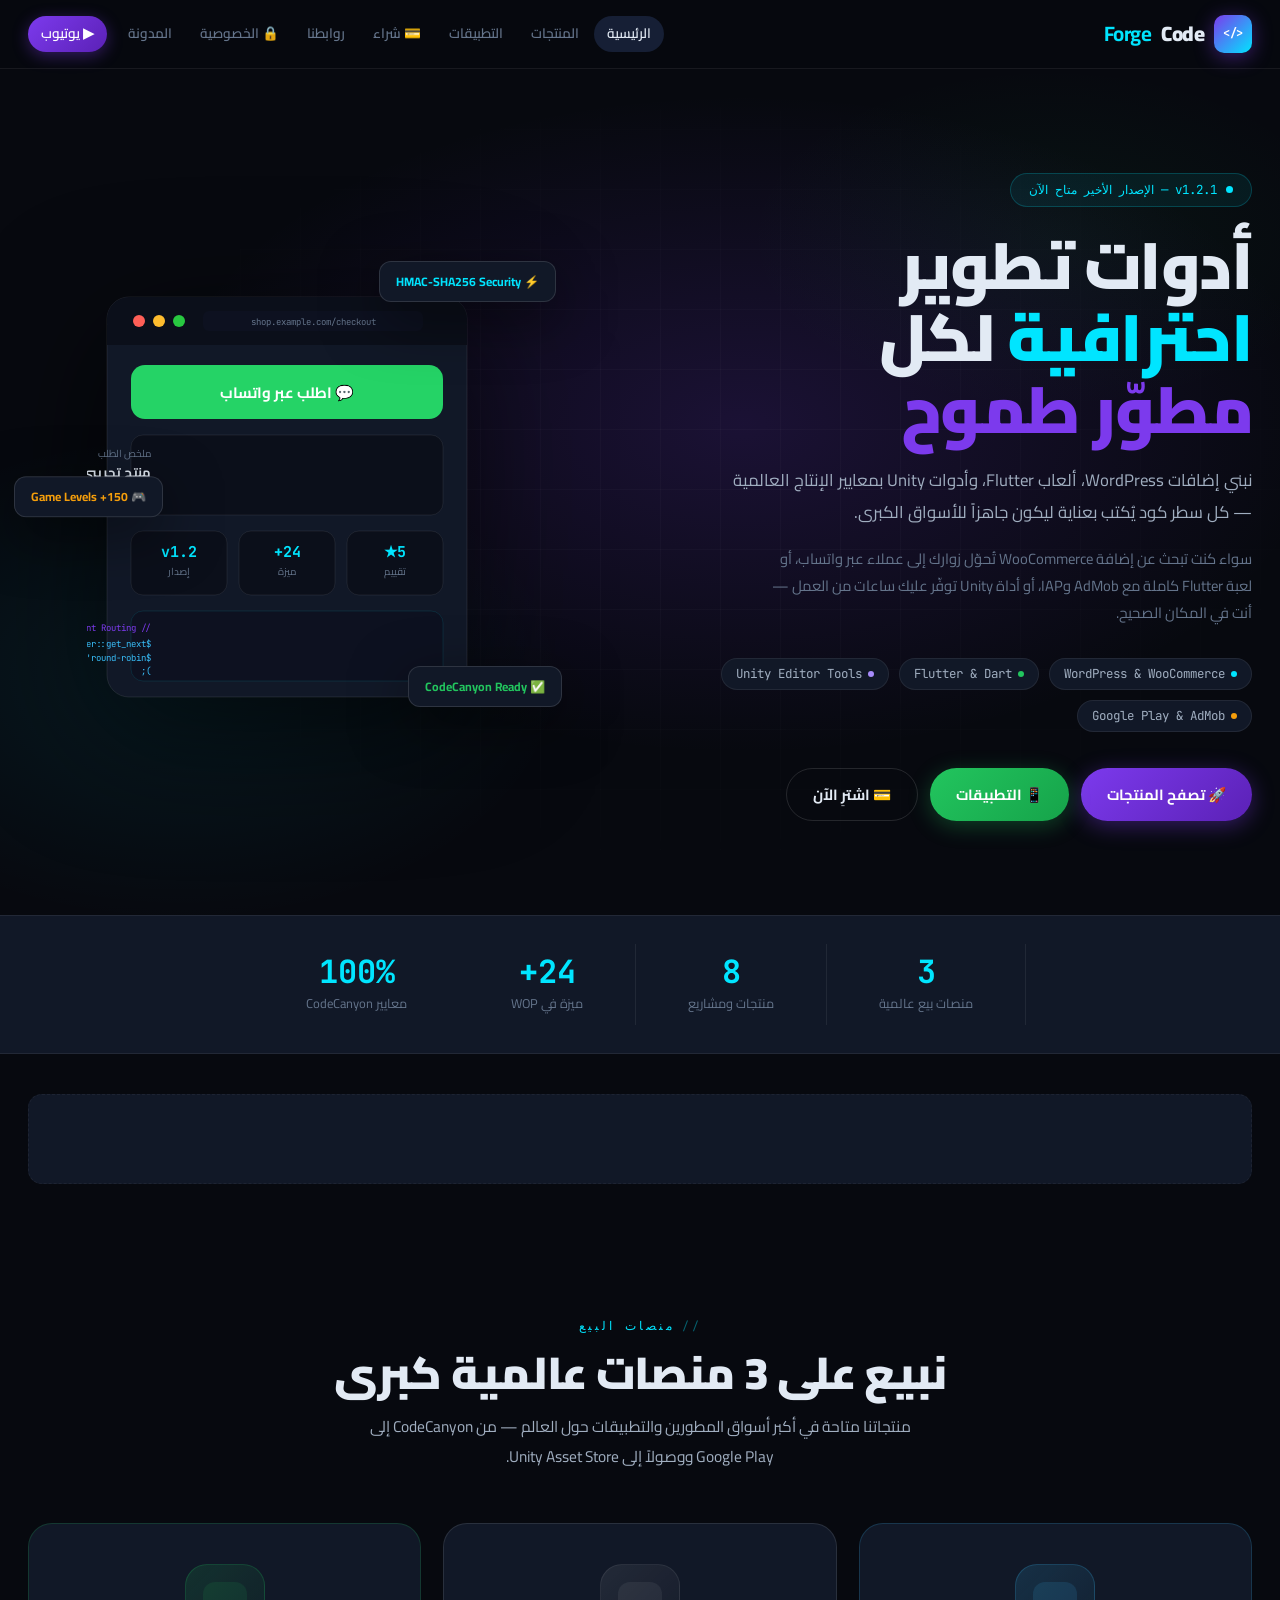
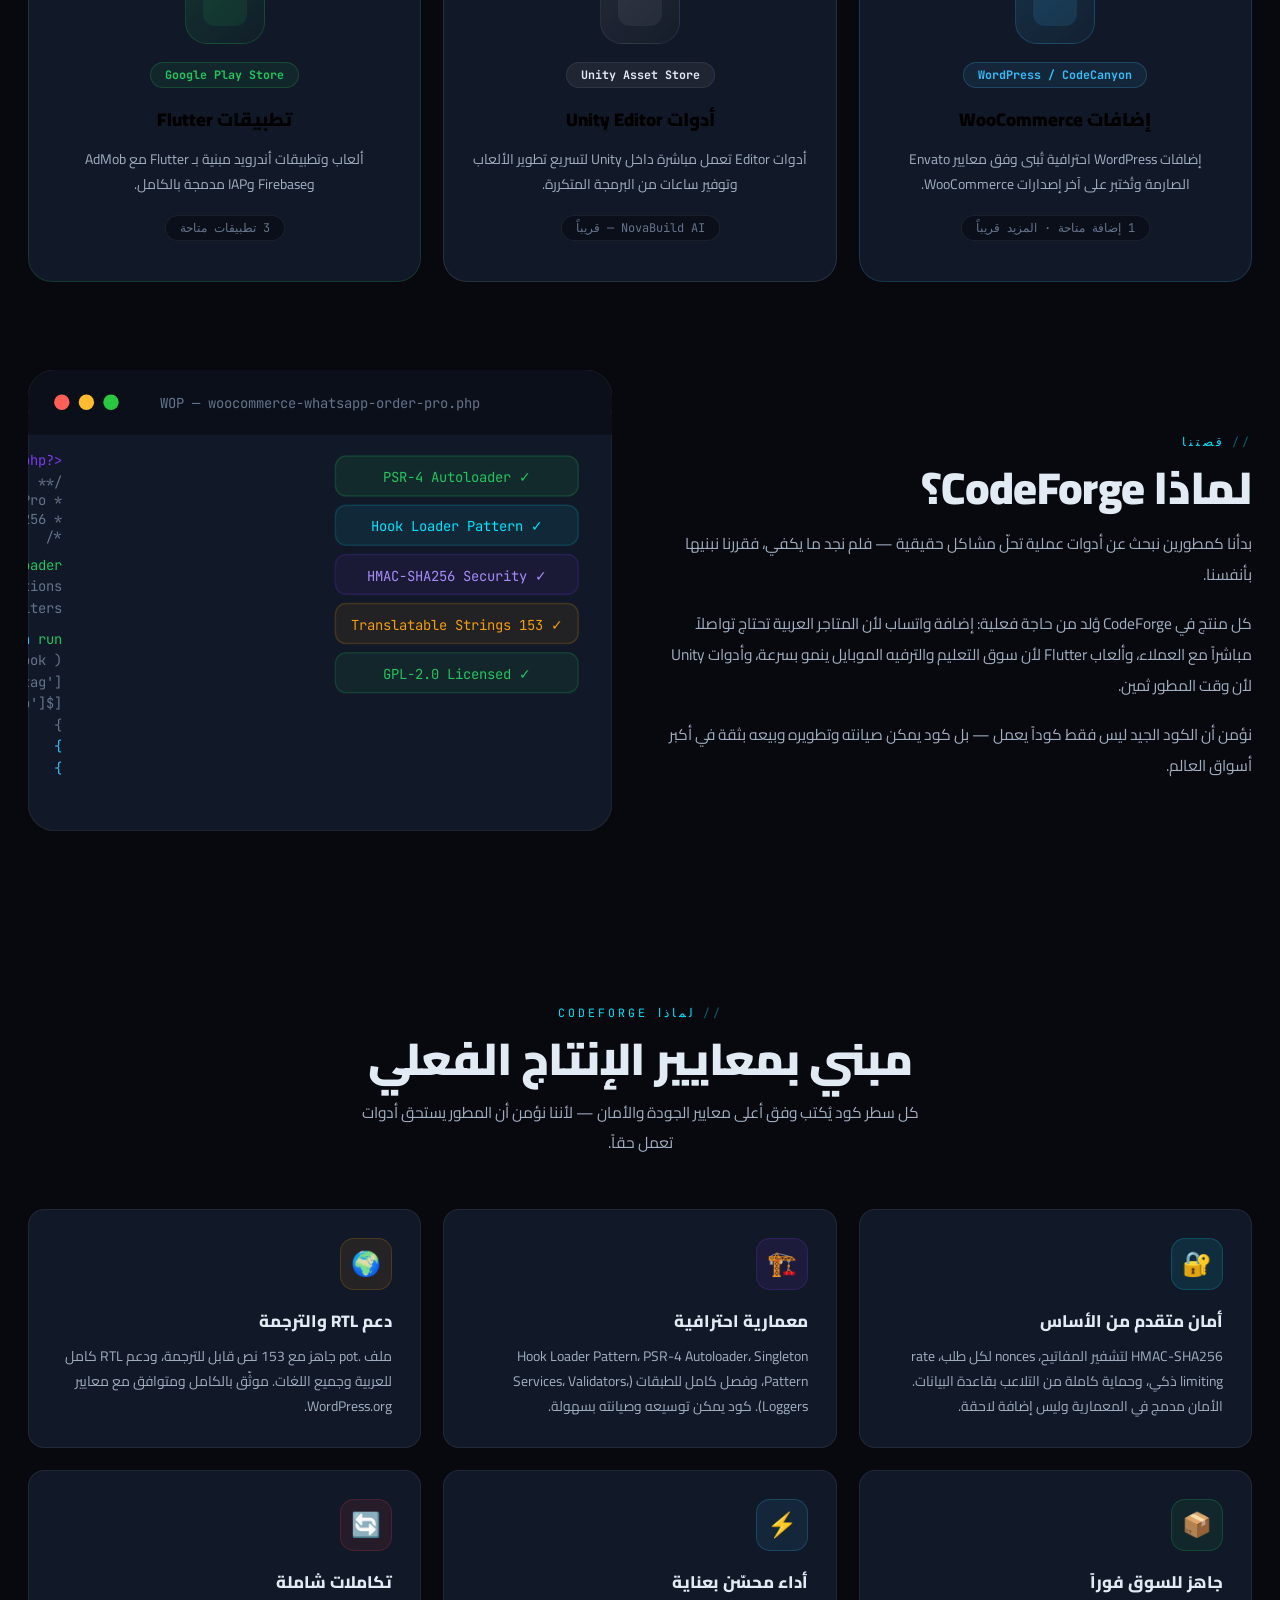
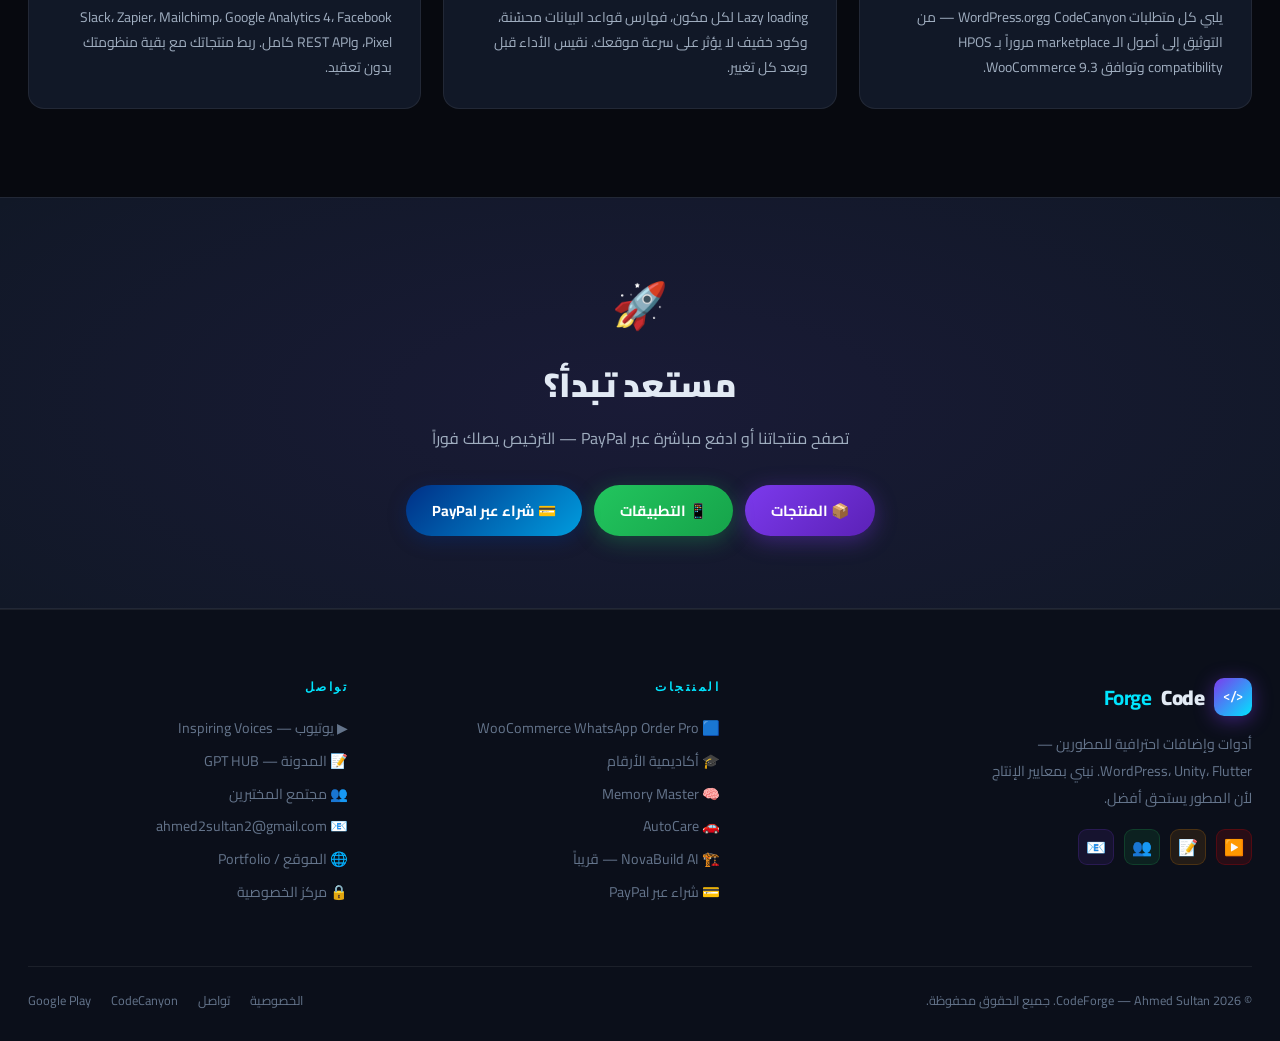
==== commit ad6f3cec: "Update index.html" ====
--- a/index.html
+++ b/index.html
@@ -4,523 +4,902 @@
 <meta charset="UTF-8">
 <meta name="viewport" content="width=device-width,initial-scale=1">
 <title>CodeForge | أدوات وتطبيقات احترافية للمطورين</title>
-<meta name="description" content="CodeForge — إضافات WordPress، ألعاب Flutter، أدوات Unity احترافية">
+<meta name="description" content="CodeForge — إضافات WordPress، ألعاب Flutter، أدوات Unity احترافية من أحمد سلطان">
 <meta name="robots" content="index, follow">
 <meta name="google-adsense-account" content="ca-pub-7137238144396709">
 <script async src="https://pagead2.googlesyndication.com/pagead/js/adsbygoogle.js?client=ca-pub-7137238144396709" crossorigin="anonymous"></script>
 <link rel="preconnect" href="https://fonts.googleapis.com">
-<link href="https://fonts.googleapis.com/css2?family=Cairo:wght@300;400;600;700;900&family=JetBrains+Mono:wght@400;700&display=swap" rel="stylesheet">
+<link href="https://fonts.googleapis.com/css2?family=Cairo:wght@300;400;500;600;700;900&family=JetBrains+Mono:wght@400;600;700&display=swap" rel="stylesheet">
 <style>
-/* ══════════════════════════════════
+/* ═══════════════════════════════════════
    DESIGN TOKENS
-══════════════════════════════════ */
-:root{
-  --bg:#07090f;
-  --bg2:#0b0f1a;
-  --bg3:#0e1322;
-  --s:#111827;
-  --s2:#161f35;
-  --b:rgba(255,255,255,.07);
-  --bh:rgba(255,255,255,.12);
-  --c1:#00e5ff;
-  --c2:#7c3aed;
-  --c3:#f59e0b;
-  --gr:#22c55e;
-  --tx:#dde6f0;
-  --mu:#64748b;
-  --fn:'Cairo',sans-serif;
-  --mo:'JetBrains Mono',monospace;
-  --r:18px;
-  --tr:all .22s cubic-bezier(.4,0,.2,1);
-}
-*{box-sizing:border-box;margin:0;padding:0}
-html{scroll-behavior:smooth}
-body{font-family:var(--fn);background:var(--bg);color:var(--tx);overflow-x:hidden;min-height:100vh}
-a{color:inherit;text-decoration:none}
-button{cursor:pointer;font-family:var(--fn);border:none}
-img{display:block;max-width:100%}
-::-webkit-scrollbar{width:5px}
-::-webkit-scrollbar-track{background:var(--bg2)}
-::-webkit-scrollbar-thumb{background:var(--c2);border-radius:3px}
-::selection{background:rgba(124,58,237,.3);color:#fff}
-
-/* ══════ PROGRESS BAR ══════ */
-#prog{position:fixed;top:0;left:0;height:3px;background:linear-gradient(90deg,var(--c2),var(--c1));z-index:9999;width:0;pointer-events:none;transition:width .1s}
-
-/* ══════ NAV ══════ */
-nav{
-  position:sticky;top:0;z-index:200;
-  background:rgba(7,9,15,.92);
-  backdrop-filter:blur(24px);
-  -webkit-backdrop-filter:blur(24px);
-  border-bottom:1px solid var(--b);
-}
-.ni{max-width:1280px;margin:0 auto;padding:0 24px;height:66px;display:flex;align-items:center;justify-content:space-between;gap:16px}
-.logo{display:flex;align-items:center;gap:10px;font-weight:900;font-size:1.25rem;flex-shrink:0;letter-spacing:-.5px}
-.logo-ico{
-  width:36px;height:36px;
-  background:linear-gradient(135deg,var(--c2),var(--c1));
-  border-radius:9px;display:grid;place-items:center;
-  font-family:var(--mo);font-size:12px;font-weight:700;color:#fff;
-  box-shadow:0 4px 16px rgba(124,58,237,.4);
-  flex-shrink:0;
-}
-.logo b{color:var(--c1)}
-.nlinks{display:flex;align-items:center;gap:2px;list-style:none}
-.nlinks a{
-  padding:7px 12px;border-radius:30px;
-  font-weight:600;font-size:.84rem;color:var(--mu);
-  transition:var(--tr);display:block;
-}
-.nlinks a:hover,.nlinks a.act{color:var(--tx);background:var(--s2)}
-.nlinks .cta{
-  background:linear-gradient(135deg,var(--c2),#5b21b6)!important;
-  color:#fff!important;margin-right:6px;
-  box-shadow:0 4px 14px rgba(124,58,237,.35);
-}
-.ham{display:none;flex-direction:column;gap:5px;background:none;padding:8px}
-.ham span{display:block;width:20px;height:2px;background:var(--tx);border-radius:2px;transition:var(--tr)}
-#mnu{display:none;background:var(--bg2);border-bottom:1px solid var(--b);padding:12px 20px}
-#mnu a{display:block;padding:11px 6px;font-weight:600;color:var(--mu);border-bottom:1px solid var(--b);font-size:.9rem;transition:color .2s}
-#mnu a:last-child{border-bottom:none}
-#mnu a:hover{color:var(--tx)}
-
-/* ══════ PAGES ══════ */
-.pg{display:none}
-.pg.on{display:block;animation:fadeUp .35s ease}
-@keyframes fadeUp{from{opacity:0;transform:translateY(14px)}to{opacity:1;transform:translateY(0)}}
-
-/* ══════ LAYOUT ══════ */
-.wrap{max-width:1280px;margin:0 auto;padding:0 24px}
-.sec{padding:80px 0}
-.sec-sm{padding:52px 0}
-
-/* ══════ TAGS ══════ */
-.tag{display:inline-flex;align-items:center;gap:6px;border-radius:30px;padding:4px 14px;font-size:.73rem;font-weight:700;font-family:var(--mo)}
-.tag-c{background:rgba(0,229,255,.08);border:1px solid rgba(0,229,255,.18);color:var(--c1)}
-.tag-g{background:rgba(34,197,94,.09);border:1px solid rgba(34,197,94,.2);color:var(--gr)}
-.tag-p{background:rgba(124,58,237,.1);border:1px solid rgba(124,58,237,.25);color:#a78bfa}
-.tag-b{background:rgba(56,189,248,.09);border:1px solid rgba(56,189,248,.2);color:#38bdf8}
-.tag-w{background:rgba(255,255,255,.06);border:1px solid var(--b);color:var(--tx)}
-.tag-o{background:rgba(245,158,11,.09);border:1px solid rgba(245,158,11,.22);color:var(--c3)}
-
-/* ══════ SECTION HEADERS ══════ */
-.lbl{font-family:var(--mo);font-size:.72rem;color:var(--c1);letter-spacing:3px;text-transform:uppercase;display:flex;align-items:center;gap:6px;margin-bottom:10px}
-.lbl::before{content:'//';opacity:.35}
-h2.sec-t{font-size:clamp(1.8rem,3.5vw,2.8rem);font-weight:900;letter-spacing:-.6px;margin-bottom:14px;line-height:1.15}
-.sub{color:var(--mu);font-size:.97rem;line-height:1.85;max-width:540px}
-.sh{margin-bottom:48px}
-.sh-c{text-align:center}
-.sh-c .lbl{justify-content:center}
-.sh-c .sub{margin:0 auto}
-
-/* ══════ BUTTONS ══════ */
-.btn{
-  display:inline-flex;align-items:center;gap:8px;
-  padding:11px 24px;border-radius:30px;
-  font-weight:700;font-size:.9rem;
-  transition:var(--tr);border:none;white-space:nowrap;
-}
-.btn-p{background:linear-gradient(135deg,var(--c2),#5b21b6);color:#fff;box-shadow:0 5px 24px rgba(124,58,237,.38)}
-.btn-p:hover{transform:translateY(-2px);box-shadow:0 8px 28px rgba(124,58,237,.5)}
-.btn-o{background:transparent;color:var(--tx);border:1px solid var(--bh)}
-.btn-o:hover{border-color:var(--c1);color:var(--c1)}
-.btn-g{background:linear-gradient(135deg,#22c55e,#15803d);color:#fff;box-shadow:0 5px 22px rgba(34,197,94,.3)}
-.btn-g:hover{transform:translateY(-2px);box-shadow:0 8px 28px rgba(34,197,94,.42)}
-.btn-pay{background:linear-gradient(135deg,#003087,#009cde);color:#fff;box-shadow:0 5px 18px rgba(0,48,135,.35)}
-.btn-pay:hover{transform:translateY(-2px)}
-.btn-yt{background:linear-gradient(135deg,#ff0000,#cc0000);color:#fff;box-shadow:0 5px 18px rgba(255,0,0,.3)}
-.btn-yt:hover{transform:translateY(-2px)}
-.brow{display:flex;gap:10px;flex-wrap:wrap}
-
-/* ══════ CARDS ══════ */
-.card{
-  background:var(--s);border:1px solid var(--b);border-radius:var(--r);
-  overflow:hidden;transition:var(--tr);
-}
-.card:hover{transform:translateY(-5px);border-color:rgba(0,229,255,.15);box-shadow:0 20px 52px rgba(0,0,0,.42)}
-.cp{padding:26px}
-
-/* ══════ GRIDS ══════ */
-.g2{display:grid;grid-template-columns:1fr 1fr;gap:20px}
-.g3{display:grid;grid-template-columns:repeat(3,1fr);gap:20px}
-.g4{display:grid;grid-template-columns:repeat(4,1fr);gap:16px}
-
-/* ══════ ADS ══════ */
-.adu{background:var(--s);border:1px dashed rgba(255,255,255,.05);border-radius:12px;min-height:90px;display:flex;align-items:center;justify-content:center;overflow:hidden;margin:36px 0}
-.adu-tall{min-height:260px}
-
-/* ══════════════════════════════════
-   HERO
-══════════════════════════════════ */
-.hero{
-  position:relative;overflow:hidden;
-  padding:100px 0 80px;min-height:92vh;
-  display:flex;align-items:center;
-}
-.hero-bg{
-  position:absolute;inset:0;
+═══════════════════════════════════════ */
+:root {
+  --bg:    #07090f;
+  --bg2:   #0b0f1a;
+  --bg3:   #0d1120;
+  --s:     #111827;
+  --s2:    #161f35;
+  --s3:    #1e2a45;
+  --b:     rgba(255,255,255,.07);
+  --bh:    rgba(255,255,255,.12);
+  --c1:    #00e5ff;
+  --c1d:   #00b8cc;
+  --c2:    #7c3aed;
+  --c2d:   #5b21b6;
+  --c3:    #f59e0b;
+  --gr:    #22c55e;
+  --grd:   #16a34a;
+  --rd:    #ef4444;
+  --tx:    #e2eaf4;
+  --tx2:   #a0aec0;
+  --mu:    #64748b;
+  --fn:    'Cairo', sans-serif;
+  --mo:    'JetBrains Mono', monospace;
+  --r:     16px;
+  --r2:    24px;
+  --sh:    0 4px 24px rgba(0,0,0,.35);
+  --sh2:   0 16px 56px rgba(0,0,0,.5);
+  --tr:    all .22s cubic-bezier(.4,0,.2,1);
+}
+
+/* ═══════════════════════════════════════
+   RESET & BASE
+═══════════════════════════════════════ */
+*, *::before, *::after { box-sizing: border-box; margin: 0; padding: 0; }
+html { scroll-behavior: smooth; font-size: 16px; }
+body {
+  font-family: var(--fn);
+  background: var(--bg);
+  color: var(--tx);
+  overflow-x: hidden;
+  min-height: 100vh;
+  line-height: 1.6;
+}
+a { color: inherit; text-decoration: none; }
+button { cursor: pointer; font-family: var(--fn); border: none; outline: none; }
+img { display: block; max-width: 100%; }
+::-webkit-scrollbar { width: 5px; }
+::-webkit-scrollbar-track { background: var(--bg2); }
+::-webkit-scrollbar-thumb { background: var(--c2); border-radius: 4px; }
+::selection { background: rgba(124,58,237,.35); color: #fff; }
+
+/* ═══════════════════════════════════════
+   PROGRESS BAR
+═══════════════════════════════════════ */
+#prog {
+  position: fixed; top: 0; left: 0; height: 3px; z-index: 9999;
+  background: linear-gradient(90deg, var(--c2), var(--c1));
+  width: 0; pointer-events: none; transition: width .08s linear;
+}
+
+/* ═══════════════════════════════════════
+   NAVIGATION
+═══════════════════════════════════════ */
+nav {
+  position: sticky; top: 0; z-index: 500;
+  background: rgba(7,9,15,.93);
+  backdrop-filter: blur(28px);
+  -webkit-backdrop-filter: blur(28px);
+  border-bottom: 1px solid var(--b);
+}
+.ni {
+  max-width: 1300px; margin: 0 auto;
+  padding: 0 28px; height: 68px;
+  display: flex; align-items: center;
+  justify-content: space-between; gap: 16px;
+}
+.logo {
+  display: flex; align-items: center; gap: 10px;
+  font-weight: 900; font-size: 1.3rem;
+  flex-shrink: 0; letter-spacing: -.5px;
+}
+.logo-ico {
+  width: 38px; height: 38px;
+  background: linear-gradient(135deg, var(--c2), var(--c1));
+  border-radius: 10px; display: grid; place-items: center;
+  font-family: var(--mo); font-size: 12px; font-weight: 700;
+  color: #fff; box-shadow: 0 4px 20px rgba(124,58,237,.45);
+  flex-shrink: 0;
+}
+.logo b { color: var(--c1); }
+.nlinks { display: flex; align-items: center; gap: 2px; list-style: none; }
+.nlinks a {
+  padding: 7px 13px; border-radius: 30px;
+  font-weight: 600; font-size: .85rem;
+  color: var(--mu); transition: var(--tr); display: block;
+}
+.nlinks a:hover, .nlinks a.act { color: var(--tx); background: var(--s2); }
+.nlinks .cta {
+  background: linear-gradient(135deg, var(--c2), var(--c2d)) !important;
+  color: #fff !important; margin-right: 6px;
+  box-shadow: 0 4px 16px rgba(124,58,237,.38);
+}
+.nlinks .cta:hover { transform: translateY(-1px); box-shadow: 0 6px 22px rgba(124,58,237,.5); }
+.ham { display: none; flex-direction: column; gap: 5px; background: none; padding: 8px; }
+.ham span { display: block; width: 22px; height: 2px; background: var(--tx); border-radius: 2px; transition: var(--tr); }
+#mnu {
+  display: none; background: var(--bg2);
+  border-bottom: 1px solid var(--b); padding: 10px 20px;
+}
+#mnu a {
+  display: block; padding: 12px 6px;
+  font-weight: 600; color: var(--mu);
+  border-bottom: 1px solid var(--b);
+  font-size: .9rem; transition: color .2s;
+}
+#mnu a:last-child { border-bottom: none; }
+#mnu a:hover { color: var(--tx); }
+
+/* ═══════════════════════════════════════
+   PAGE SYSTEM
+═══════════════════════════════════════ */
+.pg { display: none; }
+.pg.on { display: block; animation: fadeUp .3s ease; }
+@keyframes fadeUp {
+  from { opacity: 0; transform: translateY(12px); }
+  to   { opacity: 1; transform: translateY(0); }
+}
+
+/* ═══════════════════════════════════════
+   LAYOUT UTILITIES
+═══════════════════════════════════════ */
+.wrap { max-width: 1300px; margin: 0 auto; padding: 0 28px; }
+.sec  { padding: 88px 0; }
+.sec-sm { padding: 52px 0; }
+.g2 { display: grid; grid-template-columns: 1fr 1fr; gap: 22px; }
+.g3 { display: grid; grid-template-columns: repeat(3,1fr); gap: 22px; }
+.g4 { display: grid; grid-template-columns: repeat(4,1fr); gap: 18px; }
+.flex-c { display: flex; align-items: center; justify-content: center; }
+.text-c { text-align: center; }
+
+/* ═══════════════════════════════════════
+   SECTION HEADERS
+═══════════════════════════════════════ */
+.lbl {
+  font-family: var(--mo); font-size: .72rem;
+  color: var(--c1); letter-spacing: 3px;
+  text-transform: uppercase;
+  display: inline-flex; align-items: center; gap: 7px;
+  margin-bottom: 12px;
+}
+.lbl::before { content: '//'; opacity: .4; }
+h2.sec-t {
+  font-size: clamp(1.9rem, 3.5vw, 2.9rem);
+  font-weight: 900; letter-spacing: -.7px;
+  margin-bottom: 14px; line-height: 1.12;
+}
+.sub {
+  color: var(--tx2); font-size: .97rem;
+  line-height: 1.9; max-width: 560px;
+}
+.sh { margin-bottom: 52px; }
+.sh-c { text-align: center; }
+.sh-c .lbl { justify-content: center; }
+.sh-c .sub { margin: 0 auto; }
+
+/* ═══════════════════════════════════════
+   TAGS / BADGES
+═══════════════════════════════════════ */
+.tag {
+  display: inline-flex; align-items: center; gap: 6px;
+  border-radius: 30px; padding: 4px 14px;
+  font-size: .73rem; font-weight: 700; font-family: var(--mo);
+}
+.tag-c  { background: rgba(0,229,255,.08);    border: 1px solid rgba(0,229,255,.2);    color: var(--c1); }
+.tag-g  { background: rgba(34,197,94,.09);    border: 1px solid rgba(34,197,94,.22);   color: var(--gr); }
+.tag-p  { background: rgba(124,58,237,.1);    border: 1px solid rgba(124,58,237,.26);  color: #a78bfa; }
+.tag-b  { background: rgba(56,189,248,.09);   border: 1px solid rgba(56,189,248,.22);  color: #38bdf8; }
+.tag-w  { background: rgba(255,255,255,.06);  border: 1px solid var(--b);              color: var(--tx); }
+.tag-o  { background: rgba(245,158,11,.09);   border: 1px solid rgba(245,158,11,.22);  color: var(--c3); }
+
+/* ═══════════════════════════════════════
+   BUTTONS
+═══════════════════════════════════════ */
+.btn {
+  display: inline-flex; align-items: center; gap: 8px;
+  padding: 12px 26px; border-radius: 30px;
+  font-weight: 700; font-size: .92rem;
+  transition: var(--tr); white-space: nowrap; cursor: pointer;
+}
+.btn-p   { background: linear-gradient(135deg,var(--c2),var(--c2d)); color: #fff; box-shadow: 0 5px 22px rgba(124,58,237,.38); }
+.btn-p:hover { transform: translateY(-2px); box-shadow: 0 9px 30px rgba(124,58,237,.52); }
+.btn-o   { background: transparent; color: var(--tx); border: 1px solid var(--bh); }
+.btn-o:hover { border-color: var(--c1); color: var(--c1); background: rgba(0,229,255,.04); }
+.btn-g   { background: linear-gradient(135deg,var(--gr),var(--grd)); color: #fff; box-shadow: 0 5px 22px rgba(34,197,94,.3); }
+.btn-g:hover { transform: translateY(-2px); box-shadow: 0 9px 30px rgba(34,197,94,.44); }
+.btn-pay { background: linear-gradient(135deg,#003087,#009cde); color: #fff; box-shadow: 0 5px 18px rgba(0,48,135,.35); }
+.btn-pay:hover { transform: translateY(-2px); box-shadow: 0 8px 26px rgba(0,48,135,.48); }
+.btn-yt  { background: linear-gradient(135deg,#ff0000,#c00); color: #fff; box-shadow: 0 5px 18px rgba(255,0,0,.28); }
+.btn-yt:hover { transform: translateY(-2px); }
+.btn-sm  { padding: 9px 20px; font-size: .84rem; }
+.brow    { display: flex; gap: 12px; flex-wrap: wrap; }
+
+/* ═══════════════════════════════════════
+   CARDS
+═══════════════════════════════════════ */
+.card {
+  background: var(--s); border: 1px solid var(--b);
+  border-radius: var(--r); overflow: hidden; transition: var(--tr);
+}
+.card:hover {
+  transform: translateY(-5px);
+  border-color: rgba(0,229,255,.15);
+  box-shadow: 0 22px 56px rgba(0,0,0,.44);
+}
+.cp { padding: 28px; }
+
+/* ═══════════════════════════════════════
+   AD UNITS
+═══════════════════════════════════════ */
+.adu {
+  background: var(--s); border: 1px dashed rgba(255,255,255,.05);
+  border-radius: 14px; min-height: 90px;
+  display: flex; align-items: center; justify-content: center;
+  overflow: hidden; margin: 40px 0;
+}
+.adu-tall { min-height: 260px; }
+
+/* ══════════════════════════════════════════════
+   ████  HERO  ████
+══════════════════════════════════════════════ */
+.hero {
+  position: relative; overflow: hidden;
+  padding: 100px 0 90px; min-height: 94vh;
+  display: flex; align-items: center;
+}
+.hero-bg {
+  position: absolute; inset: 0;
   background:
-    radial-gradient(ellipse 72% 62% at 60% 44%,rgba(124,58,237,.15) 0%,transparent 65%),
-    radial-gradient(ellipse 55% 50% at 16% 74%,rgba(0,229,255,.08) 0%,transparent 58%),
-    radial-gradient(ellipse 40% 35% at 85% 20%,rgba(34,197,94,.05) 0%,transparent 55%);
-}
-.hero-grid{
-  position:absolute;inset:0;
+    radial-gradient(ellipse 70% 60% at 58% 42%, rgba(124,58,237,.17) 0%, transparent 65%),
+    radial-gradient(ellipse 50% 48% at 14% 72%, rgba(0,229,255,.08) 0%, transparent 60%),
+    radial-gradient(ellipse 42% 36% at 82% 20%, rgba(34,197,94,.06) 0%, transparent 56%);
+}
+.hero-grid {
+  position: absolute; inset: 0;
   background-image:
-    linear-gradient(rgba(255,255,255,.025) 1px,transparent 1px),
-    linear-gradient(90deg,rgba(255,255,255,.025) 1px,transparent 1px);
-  background-size:56px 56px;
-  mask-image:radial-gradient(ellipse at 55% 50%,black 25%,transparent 72%);
-}
-.hero-noise{position:absolute;inset:0;opacity:.035;background-image:url("data:image/svg+xml,%3Csvg viewBox='0 0 256 256' xmlns='http://www.w3.org/2000/svg'%3E%3Cfilter id='n'%3E%3CfeTurbulence type='fractalNoise' baseFrequency='.9' numOctaves='4'/%3E%3C/filter%3E%3Crect width='100%25' height='100%25' filter='url(%23n)'/%3E%3C/svg%3E")}
-.hero-inner{position:relative;z-index:1;display:grid;grid-template-columns:1.1fr .9fr;gap:64px;align-items:center}
-.hero h1{font-size:clamp(2.2rem,5vw,4rem);font-weight:900;line-height:1.1;letter-spacing:-1.5px;margin-bottom:18px}
-.hero h1 .a1{color:var(--c1)}.hero h1 .a2{color:var(--c2)}
-.hero .sub{margin-bottom:32px;font-size:1.05rem}
-.hbadge{
-  display:inline-flex;align-items:center;gap:8px;
-  background:rgba(0,229,255,.07);border:1px solid rgba(0,229,255,.18);
-  border-radius:30px;padding:5px 16px;
-  font-size:.78rem;font-family:var(--mo);color:var(--c1);margin-bottom:20px;
-}
-.hbadge em{width:7px;height:7px;background:var(--c1);border-radius:50%;display:inline-block;animation:pulse 2s infinite;font-style:normal}
-@keyframes pulse{0%,100%{opacity:1;transform:scale(1)}50%{opacity:.2;transform:scale(.7)}}
-
-/* ══════ HERO VISUAL (Mock Browser) ══════ */
-.vis{display:flex;justify-content:center;align-items:center;position:relative}
-.mk{
-  background:var(--s);border:1px solid var(--bh);
-  border-radius:var(--r);overflow:hidden;
-  box-shadow:0 32px 80px rgba(0,0,0,.6),0 0 0 1px rgba(255,255,255,.05);
-  width:100%;max-width:430px;
-}
-.mkb{background:var(--bg2);padding:11px 14px;display:flex;align-items:center;gap:9px;border-bottom:1px solid var(--b)}
-.mkd{display:flex;gap:5px}
-.mkd s{display:block;width:11px;height:11px;border-radius:50%;text-decoration:none}
-.mkd s:nth-child(1){background:#ff5f57}.mkd s:nth-child(2){background:#febc2e}.mkd s:nth-child(3){background:#28c840}
-.mku{flex:1;background:var(--bg3);border-radius:6px;padding:4px 12px;font-family:var(--mo);font-size:.7rem;color:var(--mu);text-align:center}
-.mkc{padding:18px}
-.wbtn{
-  background:linear-gradient(135deg,#25d366,#1da851);color:#fff;
-  border:none;border-radius:11px;padding:13px 20px;width:100%;
-  font-family:var(--fn);font-size:.93rem;font-weight:700;
-  display:flex;align-items:center;justify-content:center;gap:9px;
-  animation:wfloat 3s ease-in-out infinite;cursor:pointer;
-}
-@keyframes wfloat{0%,100%{transform:translateY(0)}50%{transform:translateY(-4px)}}
-.mkstats{display:grid;grid-template-columns:1fr 1fr 1fr;gap:8px;margin-top:12px}
-.mks{background:var(--bg2);border-radius:9px;padding:9px;text-align:center;border:1px solid var(--b)}
-.mks .n{font-family:var(--mo);font-size:.92rem;font-weight:700;color:var(--c1)}
-.mks .l{font-size:.65rem;color:var(--mu);margin-top:2px}
-.vbadge{
-  position:absolute;background:var(--s);border:1px solid var(--bh);
-  border-radius:10px;padding:9px 15px;font-size:.76rem;font-weight:700;
-  white-space:nowrap;box-shadow:0 8px 24px rgba(0,0,0,.35);
-}
-.vbadge:nth-child(2){top:-14px;right:6px;color:var(--c1);animation:vbf 4s ease-in-out infinite}
-.vbadge:nth-child(3){bottom:4px;right:0;color:var(--gr);animation:vbf 4s ease-in-out infinite 1.2s}
-@keyframes vbf{0%,100%{transform:translateY(0)}50%{transform:translateY(-7px)}}
-
-/* ══════ STATS BAR ══════ */
-.sbar{background:var(--s);border-top:1px solid var(--b);border-bottom:1px solid var(--b);padding:24px 0}
-.sgr{display:flex;justify-content:center;flex-wrap:wrap}
-.si{padding:10px 48px;text-align:center;border-right:1px solid var(--b)}
-.si:last-child{border-right:none}
-.si .v{font-family:var(--mo);font-size:1.8rem;font-weight:700;color:var(--c1);display:block;line-height:1}
-.si .k{font-size:.79rem;color:var(--mu);margin-top:4px;display:block}
-
-/* ══════ FEATURE CARDS ══════ */
-.fc{
-  background:var(--s);border:1px solid var(--b);border-radius:14px;
-  padding:26px;transition:var(--tr);position:relative;overflow:hidden;
-}
-.fc::after{
-  content:'';position:absolute;bottom:0;left:0;right:0;
-  height:2px;background:linear-gradient(90deg,var(--c2),var(--c1));
-  transform:scaleX(0);transition:.3s cubic-bezier(.4,0,.2,1);
-  transform-origin:left;
-}
-.fc:hover::after{transform:scaleX(1)}
-.fc:hover{border-color:rgba(0,229,255,.14);transform:translateY(-4px);box-shadow:0 16px 44px rgba(0,0,0,.36)}
-.fi{font-size:2rem;margin-bottom:14px;display:block}
-.fc h3{font-size:1rem;font-weight:700;margin-bottom:7px}
-.fc p{font-size:.85rem;color:var(--mu);line-height:1.75}
-
-/* ══════ PLATFORM CARDS ══════ */
-.platform-card{
-  background:var(--s);border:1px solid var(--b);border-radius:var(--r);
-  overflow:hidden;cursor:pointer;transition:var(--tr);
-  display:flex;flex-direction:column;align-items:center;
-  padding:36px 24px;text-align:center;
-  position:relative;
-}
-.platform-card::before{
-  content:'';position:absolute;inset:0;
-  background:linear-gradient(135deg,transparent 50%,rgba(255,255,255,.02));
-  opacity:0;transition:opacity .3s;
-}
-.platform-card:hover::before{opacity:1}
-.platform-card:hover{transform:translateY(-6px);box-shadow:0 20px 56px rgba(0,0,0,.45)}
-.platform-ico{font-size:3rem;margin-bottom:16px;display:block}
-.platform-card h3{font-size:1.1rem;font-weight:900;margin-bottom:8px}
-.platform-card p{font-size:.85rem;color:var(--mu);line-height:1.75}
-
-/* ══════ PRODUCT FEATURE PANEL ══════ */
-.pfeat{
-  background:var(--s);border:1px solid var(--bh);border-radius:24px;
-  overflow:hidden;box-shadow:0 28px 72px rgba(0,0,0,.45);
-  display:grid;grid-template-columns:1.1fr .9fr;margin-bottom:40px;
-}
-.pinfo{padding:48px}
-.pname{font-size:1.9rem;font-weight:900;line-height:1.15;letter-spacing:-.6px;margin:12px 0 12px}
-.pdesc{color:var(--mu);line-height:1.9;margin-bottom:24px;font-size:.97rem}
-.fl{list-style:none;margin-bottom:30px}
-.fl li{display:flex;align-items:flex-start;gap:10px;padding:7px 0;font-size:.9rem;border-bottom:1px solid var(--b)}
-.fl li:last-child{border-bottom:none}
-.fl li::before{
-  content:'';min-width:20px;height:20px;flex-shrink:0;
-  background:rgba(34,197,94,.12);border:1px solid rgba(34,197,94,.2);
-  border-radius:50%;
-  background-image:url("data:image/svg+xml,%3Csvg xmlns='http://www.w3.org/2000/svg' width='10' height='10' viewBox='0 0 24 24' fill='none' stroke='%2322c55e' stroke-width='3'%3E%3Cpolyline points='20 6 9 17 4 12'/%3E%3C/svg%3E");
-  background-repeat:no-repeat;background-position:center;background-size:10px;
-  margin-top:1px;
-}
-.ppr{display:flex;align-items:baseline;gap:14px;margin-bottom:26px}
-.price{font-family:var(--mo);font-size:2.4rem;font-weight:900;color:var(--c1)}
-.pnt{color:var(--mu);font-size:.82rem;line-height:1.6}
-
-/* ══════ PRODUCT MEDIA PANEL ══════ */
-.pmed{background:var(--bg2);border-right:1px solid var(--b);display:flex;flex-direction:column;min-height:440px}
-.mtabs{display:flex;background:var(--bg);border-bottom:1px solid var(--b)}
-.mt{
-  flex:1;padding:13px 8px;font-size:.82rem;font-weight:600;
-  text-align:center;cursor:pointer;color:var(--mu);background:none;
-  font-family:var(--fn);transition:var(--tr);border-bottom:2px solid transparent;
-}
-.mt.on{color:var(--c1);border-bottom-color:var(--c1);background:rgba(0,229,255,.03)}
-.mcon{flex:1;display:flex;flex-direction:column}
-.mpan{display:none;flex-direction:column;height:100%}
-.mpan.on{display:flex}
-.ssl{flex:1;overflow:hidden;min-height:280px}
-.sstr{display:flex;height:100%;transition:transform .4s cubic-bezier(.4,0,.2,1)}
-.ssl2{min-width:100%;display:flex;align-items:center;justify-content:center;flex-direction:column;background:var(--bg3);gap:10px;min-height:280px;padding:24px}
-.ssic{font-size:2.2rem}
-.sslb{font-size:.8rem;color:var(--mu);font-family:var(--mo)}
-.ssd2{font-size:.7rem;color:var(--mu);opacity:.6}
-.sctrl{display:flex;align-items:center;justify-content:center;gap:8px;padding:12px;background:var(--bg);border-top:1px solid var(--b)}
-.sdo{width:7px;height:7px;border-radius:50%;background:var(--b);cursor:pointer;transition:all .2s;border:none}
-.sdo.on{background:var(--c1);transform:scale(1.3)}
-.sar{background:var(--s2);border:1px solid var(--b);color:var(--tx);border-radius:50%;width:26px;height:26px;cursor:pointer;font-size:.8rem;display:flex;align-items:center;justify-content:center;transition:var(--tr)}
-.sar:hover{background:var(--c1);color:var(--bg);border-color:var(--c1)}
-.vp{flex:1;background:#000;display:flex;align-items:center;justify-content:center;flex-direction:column;gap:14px;cursor:pointer;min-height:280px;transition:var(--tr)}
-.vp:hover .pply{background:rgba(255,0,0,.8)}
-.pply{width:60px;height:60px;background:rgba(255,255,255,.12);border:2px solid rgba(255,255,255,.3);border-radius:50%;display:flex;align-items:center;justify-content:center;font-size:1.3rem;transition:all .28s}
-.vtxt{color:var(--mu);font-size:.88rem}
-.vframe{width:100%;border:none;min-height:280px}
-
-/* ══════ SPECS BOX ══════ */
-.specs-box{background:var(--s);border:1px solid var(--b);border-radius:20px;padding:44px;margin-bottom:40px}
-.spec-col{background:var(--bg2);border-radius:11px;padding:16px 18px;border:1px solid var(--b)}
-.spec-col .spec-hd{font-size:.72rem;color:var(--c1);font-family:var(--mo);margin-bottom:8px;letter-spacing:1px}
-.spec-col ul{list-style:none;font-size:.84rem;color:var(--mu);line-height:2.2}
-.spec-col li::before{content:'✓ ';color:var(--gr)}
-
-/* ══════ APP CARDS ══════ */
-.ac{
-  background:var(--s);border:1px solid var(--b);border-radius:var(--r);
-  padding:28px;text-align:center;transition:var(--tr);
-}
-.ac:hover{transform:translateY(-6px);box-shadow:0 20px 50px rgba(0,0,0,.4);border-color:rgba(0,229,255,.15)}
-.aico{width:72px;height:72px;border-radius:18px;display:flex;align-items:center;justify-content:center;margin:0 auto 16px;font-size:1.9rem;box-shadow:0 8px 24px rgba(0,0,0,.3)}
-.an{font-size:1.1rem;font-weight:900;margin:8px 0 8px;letter-spacing:-.3px}
-.ad{font-size:.85rem;color:var(--mu);line-height:1.75;margin-bottom:16px}
-.af{list-style:none;margin-bottom:18px}
-.af li{font-size:.8rem;color:var(--mu);padding:4px 0;display:flex;align-items:center;gap:6px;justify-content:center}
-.af li::before{content:'✓';color:var(--gr);font-weight:700;font-size:.75rem}
-
-/* ══════ HORIZONTAL APP CARD ══════ */
-.hac{background:var(--s);border:1px solid var(--b);border-radius:var(--r);overflow:hidden;display:grid;grid-template-columns:140px 1fr;transition:var(--tr)}
-.hac:hover{transform:translateY(-4px);border-color:rgba(0,229,255,.15);box-shadow:0 16px 44px rgba(0,0,0,.38)}
-.hac-ico{background:var(--bg2);display:flex;flex-direction:column;align-items:center;justify-content:center;gap:8px;padding:26px 16px}
-.hac-ico .ico{font-size:2.6rem}
-.hac-body{padding:24px}
-.hac-body h3{font-size:1.1rem;font-weight:900;margin-bottom:7px}
-.hac-body p{font-size:.86rem;color:var(--mu);line-height:1.8;margin-bottom:16px}
-.chips{display:flex;gap:6px;flex-wrap:wrap;margin-bottom:16px}
-.chip{background:var(--bg2);border:1px solid var(--b);border-radius:5px;padding:3px 10px;font-size:.72rem;font-family:var(--mo);color:var(--mu)}
-
-/* ══════ COMING SOON BOX ══════ */
-.cs-box{
-  background:var(--s);border:1px dashed var(--bh);border-radius:var(--r);
-  padding:44px;text-align:center;display:flex;flex-direction:column;
-  align-items:center;gap:12px;
-}
-.cs-label{font-family:var(--mo);font-size:.72rem;color:var(--c2);letter-spacing:3px}
-
-/* ══════ PAYPAL ══════ */
-.paybx{
-  background:var(--s2);border:1px solid rgba(0,156,222,.22);
-  border-radius:22px;padding:44px;max-width:520px;margin:0 auto;text-align:center;
-}
-.paybx h3{font-size:1.3rem;font-weight:900;margin-bottom:10px}
-.paybx>p{color:var(--mu);font-size:.9rem;line-height:1.8;margin-bottom:24px}
-.pp-status{min-height:60px;display:flex;align-items:center;justify-content:center;padding:8px 0}
-.pay-notes{font-size:.78rem;color:var(--mu);margin-top:18px;line-height:2;border-top:1px solid var(--b);padding-top:16px}
-
-/* ══════ LINKS PAGE ══════ */
-.lgr{display:grid;grid-template-columns:repeat(auto-fill,minmax(280px,1fr));gap:14px}
-.lk{
-  background:var(--s);border:1px solid var(--b);border-radius:14px;
-  padding:18px 22px;display:flex;align-items:center;gap:14px;
-  transition:var(--tr);
-}
-.lk:hover{border-color:var(--c1);transform:translateY(-3px);box-shadow:0 12px 32px rgba(0,0,0,.35)}
-.lki{width:46px;height:46px;border-radius:12px;display:flex;align-items:center;justify-content:center;font-size:1.3rem;flex-shrink:0}
-.lkd h3{font-size:.92rem;font-weight:700;margin-bottom:2px}
-.lkd p{font-size:.78rem;color:var(--mu)}
-.lka{margin-right:auto;color:var(--mu);font-size:.9rem}
-
-/* ══════ CTA SECTION ══════ */
-.cta-sec{background:var(--s);border-top:1px solid var(--b);border-bottom:1px solid var(--b);padding:64px 0;text-align:center;position:relative;overflow:hidden}
-.cta-sec::before{content:'';position:absolute;inset:0;background:radial-gradient(ellipse 60% 70% at 50% 50%,rgba(124,58,237,.08),transparent)}
-.cta-sec h2{font-size:2rem;font-weight:900;margin-bottom:12px;letter-spacing:-.5px}
-.cta-sec p{color:var(--mu);margin-bottom:30px;font-size:.97rem}
-
-/* ══════════════════════════════════
-   PRIVACY PAGE
-══════════════════════════════════ */
-.prv-hub{display:grid;grid-template-columns:repeat(auto-fill,minmax(270px,1fr));gap:18px;margin-bottom:44px}
-.prv-card{
-  background:var(--s);border:1px solid var(--b);border-radius:var(--r);
-  padding:30px 26px;cursor:pointer;transition:var(--tr);position:relative;overflow:hidden;text-align:right;
-}
-.prv-card::after{content:'';position:absolute;inset:0;background:linear-gradient(135deg,transparent 55%,rgba(0,229,255,.04));opacity:0;transition:opacity .3s}
-.prv-card:hover::after{opacity:1}
-.prv-card:hover{transform:translateY(-6px);border-color:rgba(0,229,255,.2);box-shadow:0 20px 56px rgba(0,0,0,.44)}
-.prv-card-ico{width:58px;height:58px;border-radius:16px;display:flex;align-items:center;justify-content:center;font-size:1.65rem;margin-bottom:18px}
-.prv-card h3{font-size:1.1rem;font-weight:900;margin-bottom:8px}
-.prv-card p{font-size:.84rem;color:var(--mu);line-height:1.75;margin-bottom:16px}
-.prv-card-arrow{font-size:.82rem;color:var(--c1);font-family:var(--mo);display:flex;align-items:center;gap:5px}
-.prv-badge{
-  display:inline-flex;align-items:center;gap:5px;
-  background:rgba(34,197,94,.08);border:1px solid rgba(34,197,94,.2);
-  border-radius:20px;padding:3px 11px;font-size:.72rem;font-family:var(--mo);color:var(--gr);margin-bottom:12px;
-}
-.prv-detail{display:none;animation:fadeUp .3s ease}
-.prv-detail.on{display:block}
-.prv-hub-view.hidden{display:none}
-.prv-back{
-  display:inline-flex;align-items:center;gap:8px;
-  background:var(--s);border:1px solid var(--b);border-radius:30px;
-  padding:10px 22px;font-size:.86rem;font-weight:600;color:var(--mu);
-  cursor:pointer;transition:var(--tr);margin-bottom:30px;
-}
-.prv-back:hover{border-color:var(--c1);color:var(--c1)}
-.prv-breadcrumb{display:flex;align-items:center;gap:8px;font-size:.78rem;color:var(--mu);margin-bottom:22px;font-family:var(--mo)}
-.prv-breadcrumb span{color:var(--c1)}
-.prv-banner{
-  background:var(--s);border:1px solid var(--b);border-radius:22px;
-  padding:40px;margin-bottom:36px;display:flex;align-items:center;gap:26px;
-  position:relative;overflow:hidden;
-}
-.prv-banner::after{content:'PRIVACY';position:absolute;left:16px;bottom:-14px;font-family:var(--mo);font-size:5rem;font-weight:900;color:rgba(255,255,255,.02);pointer-events:none}
-.prv-banner-ico{width:76px;height:76px;border-radius:20px;display:flex;align-items:center;justify-content:center;font-size:2.1rem;flex-shrink:0}
-.prv-banner h2{font-size:1.65rem;font-weight:900;margin-bottom:5px}
-.prv-banner p{color:var(--mu);font-size:.88rem}
-.prv-body{display:grid;gap:12px}
-.prv-section{background:var(--s);border:1px solid var(--b);border-radius:14px;overflow:hidden}
-.prv-section-hd{display:flex;align-items:center;gap:13px;padding:17px 22px;cursor:pointer;user-select:none;transition:background .2s}
-.prv-section-hd:hover{background:rgba(255,255,255,.025)}
-.prv-sico{font-size:1.1rem;width:36px;height:36px;background:var(--bg2);border-radius:9px;display:flex;align-items:center;justify-content:center;flex-shrink:0;border:1px solid var(--b)}
-.prv-section-hd h3{font-size:.96rem;font-weight:700;flex:1}
-.prv-arr{font-size:.72rem;color:var(--mu);transition:transform .25s}
-.prv-section.open .prv-arr{transform:rotate(90deg)}
-.prv-section-body{display:none;padding:0 22px 22px;border-top:1px solid var(--b)}
-.prv-section.open .prv-section-body{display:block;animation:fadeUp .22s ease}
-.prv-p{font-size:.88rem;color:var(--mu);line-height:1.95;margin-bottom:12px}
-.prv-p:last-child{margin-bottom:0}
-.prv-ul{list-style:none;margin:10px 0}
-.prv-ul li{font-size:.86rem;color:var(--mu);padding:6px 0;display:flex;align-items:flex-start;gap:9px;border-bottom:1px solid rgba(255,255,255,.04)}
-.prv-ul li:last-child{border-bottom:none}
-.prv-ul li::before{content:'▸';color:var(--c1);font-size:.7rem;margin-top:5px;flex-shrink:0}
-.prv-ul li strong{color:var(--tx)}
-.prv-tbl{width:100%;border-collapse:collapse;margin:12px 0;font-size:.83rem}
-.prv-tbl th{background:var(--bg2);color:var(--c1);font-family:var(--mo);font-size:.74rem;letter-spacing:1px;padding:10px 16px;text-align:right;font-weight:700}
-.prv-tbl td{padding:10px 16px;border-bottom:1px solid var(--b);color:var(--mu)}
-.prv-tbl tr:last-child td{border-bottom:none}
-.prv-tbl tr:hover td{background:rgba(255,255,255,.02)}
-.prv-comp{display:flex;gap:8px;flex-wrap:wrap;margin:12px 0}
-.prv-comp-chip{background:var(--bg2);border:1px solid var(--b);border-radius:7px;padding:5px 13px;font-size:.74rem;font-family:var(--mo);color:var(--mu);display:flex;align-items:center;gap:5px}
-.prv-comp-chip::before{content:'✓';color:var(--gr)}
-.prv-contact{background:var(--bg2);border-radius:13px;padding:20px;display:flex;align-items:center;gap:16px;margin-top:8px;border:1px solid var(--b)}
-.prv-contact-ico{font-size:2rem}
-.prv-contact p{font-size:.85rem;color:var(--mu);line-height:1.75}
-.prv-contact a{color:var(--c1);font-weight:700}
-.prv-contact strong{color:var(--tx);font-size:.92rem;display:block;margin-bottom:4px}
-.prv-perm{background:var(--bg2);border:1px solid var(--b);border-radius:11px;padding:14px 18px;margin:8px 0;display:flex;align-items:flex-start;gap:14px}
-.prv-perm-ico{font-size:1.3rem;margin-top:2px}
-.prv-perm h4{font-size:.87rem;font-weight:700;margin-bottom:3px}
-.prv-perm p{font-size:.79rem;color:var(--mu)}
-.prv-rights{display:grid;grid-template-columns:1fr 1fr;gap:9px;margin:12px 0}
-.prv-right-item{background:var(--bg2);border-radius:10px;padding:12px 15px;display:flex;align-items:flex-start;gap:10px;border:1px solid var(--b)}
-.prv-right-item .r-ico{font-size:1rem;flex-shrink:0;margin-top:1px}
-.prv-right-item h4{font-size:.8rem;font-weight:700;margin-bottom:2px;color:var(--tx)}
-.prv-right-item p{font-size:.74rem;color:var(--mu)}
-.prv-updated{display:flex;align-items:center;justify-content:space-between;background:rgba(0,229,255,.04);border:1px solid rgba(0,229,255,.1);border-radius:11px;padding:11px 18px;font-size:.78rem;font-family:var(--mo);color:var(--mu);margin-top:22px;flex-wrap:wrap;gap:8px}
-.prv-updated span:last-child{color:var(--c1)}
-.prv-site-grid{display:grid;grid-template-columns:1fr 1fr;gap:12px;margin-top:12px}
-.prv-info-note{background:rgba(0,229,255,.04);border:1px solid rgba(0,229,255,.1);border-radius:13px;padding:18px 22px;display:flex;gap:14px;align-items:flex-start}
-.prv-info-note p{font-size:.85rem;color:var(--mu);line-height:1.85}
-
-/* ══════ FOOTER ══════ */
-footer{background:var(--bg2);border-top:1px solid var(--b);padding:64px 0 28px}
-.fgr{display:grid;grid-template-columns:1.5fr 1fr 1fr;gap:48px;margin-bottom:48px}
-.fbrand p{color:var(--mu);font-size:.88rem;line-height:1.85;margin-top:12px;max-width:260px}
-.fcol h4{font-size:.72rem;font-family:var(--mo);color:var(--c1);letter-spacing:2.5px;text-transform:uppercase;margin-bottom:18px}
-.fcol ul{list-style:none}
-.fcol li{margin-bottom:9px}
-.fcol li a{color:var(--mu);font-size:.88rem;display:flex;align-items:center;gap:7px;transition:color .2s}
-.fcol li a:hover{color:var(--tx)}
-.fbot{border-top:1px solid var(--b);padding-top:22px;display:flex;justify-content:space-between;align-items:center;flex-wrap:wrap;gap:12px}
-.fbot p{color:var(--mu);font-size:.78rem}
-.flinks{display:flex;gap:18px}
-.flinks a{color:var(--mu);font-size:.78rem;transition:color .2s}
-.flinks a:hover{color:var(--c1)}
-
-/* ══════ RESPONSIVE ══════ */
-@media(max-width:1040px){
-  .hero-inner,.pfeat{grid-template-columns:1fr}
-  .vis{display:none}
-  .pmed{border-right:none;border-top:1px solid var(--b)}
-  .g3{grid-template-columns:1fr 1fr}
-  .prv-site-grid{grid-template-columns:1fr}
-}
-@media(max-width:700px){
-  .nlinks{display:none}
-  .ham{display:flex}
-  .g2,.g3,.g4{grid-template-columns:1fr}
-  .fgr{grid-template-columns:1fr;gap:30px}
-  .sgr{flex-direction:column}
-  .si{border-right:none;border-bottom:1px solid var(--b);padding:14px 20px}
-  .si:last-child{border-bottom:none}
-  .pinfo{padding:26px}
-  .hac{grid-template-columns:1fr}
-  .hac-ico{padding:18px;flex-direction:row;border-bottom:1px solid var(--b)}
-  .prv-hub{grid-template-columns:1fr}
-  .prv-banner{flex-direction:column;text-align:center}
-  .prv-rights{grid-template-columns:1fr}
-  .hero{min-height:auto;padding:80px 0 60px}
-  .specs-box{padding:24px}
+    linear-gradient(rgba(255,255,255,.024) 1px, transparent 1px),
+    linear-gradient(90deg, rgba(255,255,255,.024) 1px, transparent 1px);
+  background-size: 60px 60px;
+  mask-image: radial-gradient(ellipse at 55% 48%, black 20%, transparent 72%);
+}
+.hero-inner {
+  position: relative; z-index: 1;
+  display: grid; grid-template-columns: 1.1fr .9fr;
+  gap: 72px; align-items: center;
+}
+.hero-content {}
+.hbadge {
+  display: inline-flex; align-items: center; gap: 9px;
+  background: rgba(0,229,255,.07); border: 1px solid rgba(0,229,255,.2);
+  border-radius: 30px; padding: 6px 18px;
+  font-size: .78rem; font-family: var(--mo); color: var(--c1); margin-bottom: 22px;
+}
+.hbadge em {
+  width: 7px; height: 7px; background: var(--c1);
+  border-radius: 50%; display: inline-block;
+  animation: pulse 2s ease-in-out infinite; font-style: normal;
+}
+@keyframes pulse {
+  0%,100% { opacity:1; transform:scale(1); }
+  50%      { opacity:.25; transform:scale(.65); }
+}
+.hero h1 {
+  font-size: clamp(2.4rem, 5.2vw, 4.1rem);
+  font-weight: 900; line-height: 1.1;
+  letter-spacing: -1.5px; margin-bottom: 20px;
+}
+.hero h1 .a1 { color: var(--c1); }
+.hero h1 .a2 { color: var(--c2); }
+.hero .desc {
+  color: var(--tx2); font-size: 1.05rem;
+  line-height: 1.9; margin-bottom: 16px; max-width: 520px;
+}
+.hero .desc2 {
+  color: var(--mu); font-size: .92rem;
+  line-height: 1.85; margin-bottom: 32px; max-width: 500px;
+}
+.hero-pills {
+  display: flex; gap: 10px; flex-wrap: wrap; margin-bottom: 36px;
+}
+.pill {
+  display: inline-flex; align-items: center; gap: 6px;
+  background: var(--s); border: 1px solid var(--b);
+  border-radius: 30px; padding: 5px 14px;
+  font-size: .78rem; font-family: var(--mo); color: var(--tx2);
+}
+.pill .dot { width: 6px; height: 6px; border-radius: 50%; }
+
+/* Hero SVG Illustration */
+.hero-vis { position: relative; display: flex; justify-content: center; }
+.hero-card-stack { position: relative; }
+.float-badge {
+  position: absolute; background: var(--s); border: 1px solid var(--bh);
+  border-radius: 12px; padding: 10px 16px;
+  font-size: .76rem; font-weight: 700; white-space: nowrap;
+  box-shadow: var(--sh2); z-index: 10;
+}
+.float-badge.b1 { top: -16px; right: -10px; color: var(--c1); animation: fbf 4s ease-in-out infinite; }
+.float-badge.b2 { bottom: 10px; right: -16px; color: var(--gr); animation: fbf 4s ease-in-out infinite 1.4s; }
+.float-badge.b3 { top: 50%; left: -14px; transform: translateY(-50%); color: var(--c3); animation: fbf 4s ease-in-out infinite .8s; }
+@keyframes fbf {
+  0%,100% { transform: translateY(0); }
+  50%      { transform: translateY(-8px); }
+}
+.float-badge.b3 { animation: fbf3 4s ease-in-out infinite .8s; }
+@keyframes fbf3 {
+  0%,100% { transform: translateY(-50%) translateX(0); }
+  50%      { transform: translateY(-50%) translateX(-5px); }
+}
+
+/* ═══════════════════════════════════════
+   STATS BAR
+═══════════════════════════════════════ */
+.sbar {
+  background: var(--s); border-top: 1px solid var(--b);
+  border-bottom: 1px solid var(--b); padding: 28px 0;
+}
+.sgr { display: flex; justify-content: center; flex-wrap: wrap; }
+.si {
+  padding: 12px 52px; text-align: center;
+  border-right: 1px solid var(--b);
+}
+.si:last-child { border-right: none; }
+.si .v {
+  font-family: var(--mo); font-size: 2rem;
+  font-weight: 700; color: var(--c1); display: block; line-height: 1;
+}
+.si .k { font-size: .8rem; color: var(--mu); margin-top: 5px; display: block; }
+
+/* ═══════════════════════════════════════
+   FEATURE CARDS
+═══════════════════════════════════════ */
+.fc {
+  background: var(--s); border: 1px solid var(--b);
+  border-radius: 16px; padding: 28px; transition: var(--tr);
+  position: relative; overflow: hidden;
+}
+.fc::after {
+  content: ''; position: absolute; bottom: 0; left: 0; right: 0;
+  height: 2px; background: linear-gradient(90deg, var(--c2), var(--c1));
+  transform: scaleX(0); transition: .3s ease; transform-origin: left;
+}
+.fc:hover::after { transform: scaleX(1); }
+.fc:hover {
+  border-color: rgba(0,229,255,.15);
+  transform: translateY(-4px);
+  box-shadow: 0 18px 48px rgba(0,0,0,.38);
+}
+.fc-ico {
+  width: 52px; height: 52px; border-radius: 14px;
+  display: flex; align-items: center; justify-content: center;
+  font-size: 1.5rem; margin-bottom: 18px; flex-shrink: 0;
+}
+.fc h3 { font-size: 1.05rem; font-weight: 800; margin-bottom: 9px; }
+.fc p  { font-size: .87rem; color: var(--tx2); line-height: 1.8; }
+
+/* ═══════════════════════════════════════
+   PLATFORM CARDS
+═══════════════════════════════════════ */
+.platform-card {
+  background: var(--s); border: 1px solid var(--b);
+  border-radius: var(--r2); overflow: hidden;
+  cursor: pointer; transition: var(--tr);
+  display: flex; flex-direction: column; align-items: center;
+  padding: 40px 28px; text-align: center; position: relative;
+}
+.platform-card:hover {
+  transform: translateY(-7px);
+  box-shadow: 0 24px 60px rgba(0,0,0,.48);
+}
+.platform-card .pico-wrap {
+  width: 80px; height: 80px; border-radius: 22px;
+  display: flex; align-items: center; justify-content: center;
+  margin-bottom: 18px; font-size: 2.2rem;
+}
+.platform-card h3 { font-size: 1.15rem; font-weight: 900; margin-bottom: 10px; }
+.platform-card p  { font-size: .87rem; color: var(--tx2); line-height: 1.8; margin-bottom: 18px; }
+.platform-card .p-count {
+  font-family: var(--mo); font-size: .75rem; color: var(--mu);
+  background: var(--bg2); border: 1px solid var(--b);
+  border-radius: 20px; padding: 4px 14px; margin-top: auto;
+}
+
+/* ═══════════════════════════════════════
+   PRODUCT FEATURE PANEL
+═══════════════════════════════════════ */
+.pfeat {
+  background: var(--s); border: 1px solid var(--bh);
+  border-radius: 26px; overflow: hidden;
+  box-shadow: 0 30px 80px rgba(0,0,0,.5);
+  display: grid; grid-template-columns: 1.1fr .9fr;
+  margin-bottom: 44px;
+}
+.pinfo { padding: 52px; }
+.pname {
+  font-size: 2rem; font-weight: 900;
+  line-height: 1.15; letter-spacing: -.6px; margin: 14px 0 14px;
+}
+.pdesc {
+  color: var(--tx2); line-height: 1.95;
+  margin-bottom: 26px; font-size: .97rem;
+}
+.fl { list-style: none; margin-bottom: 32px; }
+.fl li {
+  display: flex; align-items: flex-start; gap: 11px;
+  padding: 8px 0; font-size: .9rem;
+  border-bottom: 1px solid var(--b);
+}
+.fl li:last-child { border-bottom: none; }
+.fl li .chk {
+  width: 20px; height: 20px; flex-shrink: 0;
+  background: rgba(34,197,94,.12); border: 1px solid rgba(34,197,94,.22);
+  border-radius: 50%; display: flex; align-items: center;
+  justify-content: center; margin-top: 1px;
+  font-size: .65rem; color: var(--gr);
+}
+.ppr { display: flex; align-items: baseline; gap: 16px; margin-bottom: 28px; }
+.price { font-family: var(--mo); font-size: 2.6rem; font-weight: 900; color: var(--c1); }
+.pnt { color: var(--mu); font-size: .83rem; line-height: 1.7; }
+
+/* Product Media Panel */
+.pmed {
+  background: var(--bg2); border-right: 1px solid var(--b);
+  display: flex; flex-direction: column; min-height: 460px;
+}
+.mtabs { display: flex; background: var(--bg); border-bottom: 1px solid var(--b); }
+.mt {
+  flex: 1; padding: 14px 8px; font-size: .83rem; font-weight: 700;
+  text-align: center; cursor: pointer; color: var(--mu);
+  background: none; font-family: var(--fn); transition: var(--tr);
+  border-bottom: 2px solid transparent;
+}
+.mt.on { color: var(--c1); border-bottom-color: var(--c1); background: rgba(0,229,255,.03); }
+.mcon  { flex: 1; display: flex; flex-direction: column; }
+.mpan  { display: none; flex-direction: column; height: 100%; }
+.mpan.on { display: flex; }
+.ssl   { flex: 1; overflow: hidden; min-height: 300px; }
+.sstr  { display: flex; height: 100%; transition: transform .42s cubic-bezier(.4,0,.2,1); }
+.ssl2  {
+  min-width: 100%; display: flex; align-items: center;
+  justify-content: center; flex-direction: column; background: var(--bg3);
+  gap: 12px; min-height: 300px; padding: 28px;
+}
+.sctrl {
+  display: flex; align-items: center; justify-content: center;
+  gap: 9px; padding: 14px; background: var(--bg);
+  border-top: 1px solid var(--b);
+}
+.sdo {
+  width: 7px; height: 7px; border-radius: 50%;
+  background: var(--b); cursor: pointer; transition: all .2s; border: none;
+}
+.sdo.on { background: var(--c1); transform: scale(1.3); }
+.sar {
+  background: var(--s2); border: 1px solid var(--b); color: var(--tx);
+  border-radius: 50%; width: 28px; height: 28px; cursor: pointer;
+  font-size: .85rem; display: flex; align-items: center; justify-content: center;
+  transition: var(--tr);
+}
+.sar:hover { background: var(--c1); color: var(--bg); border-color: var(--c1); }
+.vp {
+  flex: 1; background: #000;
+  display: flex; align-items: center; justify-content: center;
+  flex-direction: column; gap: 16px; cursor: pointer;
+  min-height: 300px; transition: var(--tr);
+}
+.vp:hover .pply { background: rgba(255,0,0,.75); }
+.pply {
+  width: 64px; height: 64px; background: rgba(255,255,255,.13);
+  border: 2px solid rgba(255,255,255,.3); border-radius: 50%;
+  display: flex; align-items: center; justify-content: center;
+  font-size: 1.4rem; transition: all .28s;
+}
+.vtxt { color: var(--mu); font-size: .88rem; }
+.vframe { width: 100%; border: none; min-height: 300px; }
+
+/* ═══════════════════════════════════════
+   TECH SPECS
+═══════════════════════════════════════ */
+.specs-box {
+  background: var(--s); border: 1px solid var(--b);
+  border-radius: 22px; padding: 48px; margin-bottom: 44px;
+}
+.spec-col {
+  background: var(--bg2); border-radius: 13px;
+  padding: 18px 20px; border: 1px solid var(--b);
+}
+.spec-col .spec-hd {
+  font-size: .72rem; color: var(--c1); font-family: var(--mo);
+  margin-bottom: 10px; letter-spacing: 1.5px;
+}
+.spec-col ul { list-style: none; font-size: .86rem; color: var(--tx2); line-height: 2.3; }
+.spec-col li::before { content: '✓ '; color: var(--gr); font-weight: 700; }
+
+/* ═══════════════════════════════════════
+   APP CARDS
+═══════════════════════════════════════ */
+.ac {
+  background: var(--s); border: 1px solid var(--b);
+  border-radius: var(--r2); padding: 32px 26px;
+  text-align: center; transition: var(--tr);
+  display: flex; flex-direction: column;
+}
+.ac:hover {
+  transform: translateY(-7px);
+  box-shadow: 0 22px 56px rgba(0,0,0,.42);
+  border-color: rgba(0,229,255,.15);
+}
+.aico {
+  width: 76px; height: 76px; border-radius: 20px;
+  display: flex; align-items: center; justify-content: center;
+  margin: 0 auto 18px; font-size: 2rem;
+  box-shadow: 0 8px 28px rgba(0,0,0,.35);
+}
+.an { font-size: 1.15rem; font-weight: 900; margin: 10px 0 10px; letter-spacing: -.3px; }
+.ad { font-size: .87rem; color: var(--tx2); line-height: 1.8; margin-bottom: 18px; flex: 1; }
+.af { list-style: none; margin-bottom: 20px; }
+.af li {
+  font-size: .82rem; color: var(--tx2); padding: 5px 0;
+  display: flex; align-items: center; gap: 7px; justify-content: center;
+}
+.af li::before { content: '✓'; color: var(--gr); font-weight: 700; font-size: .76rem; }
+
+/* Horizontal App Card */
+.hac {
+  background: var(--s); border: 1px solid var(--b);
+  border-radius: var(--r2); overflow: hidden;
+  display: grid; grid-template-columns: 150px 1fr;
+  transition: var(--tr);
+}
+.hac:hover {
+  transform: translateY(-5px);
+  border-color: rgba(0,229,255,.15);
+  box-shadow: 0 18px 48px rgba(0,0,0,.4);
+}
+.hac-ico {
+  background: var(--bg2); display: flex;
+  flex-direction: column; align-items: center;
+  justify-content: center; gap: 10px; padding: 28px 18px;
+}
+.hac-ico .ico { font-size: 2.8rem; }
+.hac-body { padding: 28px; }
+.hac-body h3 { font-size: 1.15rem; font-weight: 900; margin-bottom: 9px; }
+.hac-body p  { font-size: .88rem; color: var(--tx2); line-height: 1.85; margin-bottom: 18px; }
+.chips { display: flex; gap: 7px; flex-wrap: wrap; margin-bottom: 18px; }
+.chip {
+  background: var(--bg2); border: 1px solid var(--b);
+  border-radius: 6px; padding: 3px 11px;
+  font-size: .73rem; font-family: var(--mo); color: var(--mu);
+}
+
+/* Coming Soon Box */
+.cs-box {
+  background: var(--s); border: 1px dashed var(--bh);
+  border-radius: var(--r2); padding: 48px;
+  text-align: center; display: flex;
+  flex-direction: column; align-items: center; gap: 14px;
+}
+.cs-label {
+  font-family: var(--mo); font-size: .73rem;
+  color: var(--c2); letter-spacing: 3px;
+}
+
+/* ═══════════════════════════════════════
+   PAYPAL PAGE
+═══════════════════════════════════════ */
+.paybx {
+  background: var(--s2); border: 1px solid rgba(0,156,222,.22);
+  border-radius: 24px; padding: 48px; max-width: 540px;
+  margin: 0 auto; text-align: center;
+}
+.paybx h3 { font-size: 1.35rem; font-weight: 900; margin-bottom: 12px; }
+.paybx > p { color: var(--tx2); font-size: .92rem; line-height: 1.85; margin-bottom: 26px; }
+.pp-status {
+  min-height: 60px; display: flex;
+  align-items: center; justify-content: center; padding: 8px 0;
+}
+.pay-notes {
+  font-size: .8rem; color: var(--mu); margin-top: 20px;
+  line-height: 2.1; border-top: 1px solid var(--b); padding-top: 18px;
+}
+.pay-features {
+  display: grid; grid-template-columns: 1fr 1fr;
+  gap: 12px; margin: 24px 0;
+}
+.pay-feat {
+  background: var(--bg2); border: 1px solid var(--b);
+  border-radius: 12px; padding: 14px 16px;
+  text-align: right;
+}
+.pay-feat .pf-ico { font-size: 1.4rem; margin-bottom: 7px; }
+.pay-feat h4 { font-size: .88rem; font-weight: 700; margin-bottom: 4px; }
+.pay-feat p  { font-size: .78rem; color: var(--mu); line-height: 1.6; }
+
+/* ═══════════════════════════════════════
+   LINKS PAGE
+═══════════════════════════════════════ */
+.lgr { display: grid; grid-template-columns: repeat(auto-fill,minmax(290px,1fr)); gap: 16px; }
+.lk {
+  background: var(--s); border: 1px solid var(--b);
+  border-radius: 16px; padding: 20px 24px;
+  display: flex; align-items: center; gap: 16px; transition: var(--tr);
+}
+.lk:hover {
+  border-color: var(--c1);
+  transform: translateY(-3px);
+  box-shadow: 0 14px 36px rgba(0,0,0,.36);
+}
+.lki {
+  width: 50px; height: 50px; border-radius: 13px;
+  display: flex; align-items: center; justify-content: center;
+  font-size: 1.4rem; flex-shrink: 0;
+}
+.lkd h3 { font-size: .94rem; font-weight: 700; margin-bottom: 3px; }
+.lkd p  { font-size: .8rem; color: var(--mu); }
+.lka    { margin-right: auto; color: var(--mu); font-size: .95rem; }
+
+/* ═══════════════════════════════════════
+   CTA SECTION
+═══════════════════════════════════════ */
+.cta-sec {
+  background: var(--s); border-top: 1px solid var(--b);
+  border-bottom: 1px solid var(--b); padding: 72px 0;
+  text-align: center; position: relative; overflow: hidden;
+}
+.cta-sec::before {
+  content: ''; position: absolute; inset: 0;
+  background: radial-gradient(ellipse 65% 80% at 50% 50%, rgba(124,58,237,.08), transparent);
+}
+.cta-sec h2 { font-size: 2.1rem; font-weight: 900; margin-bottom: 14px; letter-spacing: -.5px; }
+.cta-sec p  { color: var(--tx2); margin-bottom: 34px; font-size: 1rem; }
+
+/* ══════════════════════════════════════════════
+   ████  PRIVACY  ████
+══════════════════════════════════════════════ */
+.prv-hub { display: grid; grid-template-columns: repeat(auto-fill,minmax(280px,1fr)); gap: 20px; margin-bottom: 44px; }
+.prv-card {
+  background: var(--s); border: 1px solid var(--b);
+  border-radius: var(--r2); padding: 32px 28px;
+  cursor: pointer; transition: var(--tr); position: relative; overflow: hidden;
+}
+.prv-card:hover {
+  transform: translateY(-6px);
+  border-color: rgba(0,229,255,.2);
+  box-shadow: 0 22px 60px rgba(0,0,0,.46);
+}
+.prv-card-ico {
+  width: 60px; height: 60px; border-radius: 18px;
+  display: flex; align-items: center; justify-content: center;
+  font-size: 1.7rem; margin-bottom: 18px;
+}
+.prv-card h3  { font-size: 1.1rem; font-weight: 900; margin-bottom: 9px; }
+.prv-card p   { font-size: .86rem; color: var(--tx2); line-height: 1.8; margin-bottom: 18px; }
+.prv-card-arrow { font-size: .82rem; color: var(--c1); font-family: var(--mo); display: flex; align-items: center; gap: 5px; }
+.prv-badge {
+  display: inline-flex; align-items: center; gap: 5px;
+  background: rgba(34,197,94,.08); border: 1px solid rgba(34,197,94,.22);
+  border-radius: 20px; padding: 3px 12px;
+  font-size: .72rem; font-family: var(--mo); color: var(--gr); margin-bottom: 13px;
+}
+.prv-detail { display: none; animation: fadeUp .3s ease; }
+.prv-detail.on { display: block; }
+.prv-hub-view.hidden { display: none; }
+.prv-back {
+  display: inline-flex; align-items: center; gap: 9px;
+  background: var(--s); border: 1px solid var(--b);
+  border-radius: 30px; padding: 11px 24px;
+  font-size: .87rem; font-weight: 700; color: var(--mu);
+  cursor: pointer; transition: var(--tr); margin-bottom: 32px;
+}
+.prv-back:hover { border-color: var(--c1); color: var(--c1); }
+.prv-breadcrumb {
+  display: flex; align-items: center; gap: 8px;
+  font-size: .79rem; color: var(--mu);
+  margin-bottom: 24px; font-family: var(--mo);
+}
+.prv-breadcrumb span { color: var(--c1); }
+.prv-banner {
+  background: var(--s); border: 1px solid var(--b);
+  border-radius: 24px; padding: 42px; margin-bottom: 38px;
+  display: flex; align-items: center; gap: 28px;
+  position: relative; overflow: hidden;
+}
+.prv-banner::after {
+  content: 'PRIVACY'; position: absolute; left: 16px; bottom: -16px;
+  font-family: var(--mo); font-size: 5.5rem; font-weight: 900;
+  color: rgba(255,255,255,.02); pointer-events: none;
+}
+.prv-banner-ico {
+  width: 80px; height: 80px; border-radius: 22px;
+  display: flex; align-items: center; justify-content: center;
+  font-size: 2.2rem; flex-shrink: 0;
+}
+.prv-banner h2 { font-size: 1.7rem; font-weight: 900; margin-bottom: 6px; }
+.prv-banner p  { color: var(--mu); font-size: .9rem; }
+.prv-body  { display: grid; gap: 13px; }
+.prv-section { background: var(--s); border: 1px solid var(--b); border-radius: 16px; overflow: hidden; }
+.prv-section-hd {
+  display: flex; align-items: center; gap: 14px;
+  padding: 18px 24px; cursor: pointer; user-select: none; transition: background .2s;
+}
+.prv-section-hd:hover { background: rgba(255,255,255,.022); }
+.prv-sico {
+  font-size: 1.1rem; width: 38px; height: 38px;
+  background: var(--bg2); border-radius: 10px;
+  display: flex; align-items: center; justify-content: center;
+  flex-shrink: 0; border: 1px solid var(--b);
+}
+.prv-section-hd h3 { font-size: .97rem; font-weight: 700; flex: 1; }
+.prv-arr { font-size: .74rem; color: var(--mu); transition: transform .25s; }
+.prv-section.open .prv-arr { transform: rotate(90deg); }
+.prv-section-body { display: none; padding: 0 24px 24px; border-top: 1px solid var(--b); }
+.prv-section.open .prv-section-body { display: block; animation: fadeUp .22s ease; }
+.prv-p { font-size: .89rem; color: var(--tx2); line-height: 1.95; margin-bottom: 13px; }
+.prv-p:last-child { margin-bottom: 0; }
+.prv-ul { list-style: none; margin: 12px 0; }
+.prv-ul li {
+  font-size: .87rem; color: var(--tx2); padding: 7px 0;
+  display: flex; align-items: flex-start; gap: 10px;
+  border-bottom: 1px solid rgba(255,255,255,.04);
+}
+.prv-ul li:last-child { border-bottom: none; }
+.prv-ul li::before { content: '▸'; color: var(--c1); font-size: .72rem; margin-top: 5px; flex-shrink: 0; }
+.prv-ul li strong { color: var(--tx); }
+.prv-tbl { width: 100%; border-collapse: collapse; margin: 13px 0; font-size: .84rem; }
+.prv-tbl th {
+  background: var(--bg2); color: var(--c1); font-family: var(--mo);
+  font-size: .74rem; letter-spacing: 1px; padding: 11px 18px;
+  text-align: right; font-weight: 700;
+}
+.prv-tbl td { padding: 11px 18px; border-bottom: 1px solid var(--b); color: var(--tx2); }
+.prv-tbl tr:last-child td { border-bottom: none; }
+.prv-tbl tr:hover td { background: rgba(255,255,255,.02); }
+.prv-comp { display: flex; gap: 8px; flex-wrap: wrap; margin: 13px 0; }
+.prv-comp-chip {
+  background: var(--bg2); border: 1px solid var(--b);
+  border-radius: 7px; padding: 5px 13px;
+  font-size: .74rem; font-family: var(--mo); color: var(--mu);
+  display: flex; align-items: center; gap: 5px;
+}
+.prv-comp-chip::before { content: '✓'; color: var(--gr); }
+.prv-contact {
+  background: var(--bg2); border-radius: 14px;
+  padding: 22px; display: flex; align-items: center;
+  gap: 18px; margin-top: 10px; border: 1px solid var(--b);
+}
+.prv-contact-ico { font-size: 2.2rem; }
+.prv-contact p   { font-size: .86rem; color: var(--tx2); line-height: 1.8; }
+.prv-contact a   { color: var(--c1); font-weight: 700; }
+.prv-contact strong { color: var(--tx); font-size: .93rem; display: block; margin-bottom: 5px; }
+.prv-perm {
+  background: var(--bg2); border: 1px solid var(--b);
+  border-radius: 12px; padding: 16px 20px; margin: 9px 0;
+  display: flex; align-items: flex-start; gap: 15px;
+}
+.prv-perm-ico { font-size: 1.4rem; margin-top: 2px; }
+.prv-perm h4  { font-size: .88rem; font-weight: 700; margin-bottom: 4px; }
+.prv-perm p   { font-size: .8rem; color: var(--mu); }
+.prv-rights { display: grid; grid-template-columns: 1fr 1fr; gap: 10px; margin: 13px 0; }
+.prv-right-item {
+  background: var(--bg2); border-radius: 11px;
+  padding: 13px 16px; display: flex; align-items: flex-start;
+  gap: 11px; border: 1px solid var(--b);
+}
+.prv-right-item .r-ico { font-size: 1rem; flex-shrink: 0; margin-top: 1px; }
+.prv-right-item h4    { font-size: .81rem; font-weight: 700; margin-bottom: 3px; color: var(--tx); }
+.prv-right-item p     { font-size: .75rem; color: var(--mu); }
+.prv-updated {
+  display: flex; align-items: center; justify-content: space-between;
+  background: rgba(0,229,255,.04); border: 1px solid rgba(0,229,255,.1);
+  border-radius: 12px; padding: 12px 20px;
+  font-size: .79rem; font-family: var(--mo); color: var(--mu);
+  margin-top: 24px; flex-wrap: wrap; gap: 8px;
+}
+.prv-updated span:last-child { color: var(--c1); }
+.prv-site-grid { display: grid; grid-template-columns: 1fr 1fr; gap: 13px; margin-top: 13px; }
+.prv-info-note {
+  background: rgba(0,229,255,.04); border: 1px solid rgba(0,229,255,.1);
+  border-radius: 14px; padding: 20px 24px;
+  display: flex; gap: 14px; align-items: flex-start;
+}
+.prv-info-note p { font-size: .87rem; color: var(--tx2); line-height: 1.9; }
+
+/* ═══════════════════════════════════════
+   DIVIDER / SEPARATOR
+═══════════════════════════════════════ */
+.divider {
+  height: 1px; background: linear-gradient(90deg, transparent, var(--b), transparent);
+  margin: 64px 0;
+}
+
+/* ═══════════════════════════════════════
+   HIGHLIGHT BOX
+═══════════════════════════════════════ */
+.hbox {
+  border-radius: 16px; padding: 20px 24px;
+  display: flex; align-items: flex-start; gap: 14px;
+  font-size: .88rem; line-height: 1.85;
+}
+.hbox-c { background: rgba(0,229,255,.05); border: 1px solid rgba(0,229,255,.12); color: var(--c1); }
+.hbox-g { background: rgba(34,197,94,.05);  border: 1px solid rgba(34,197,94,.14);  color: var(--gr); }
+.hbox-p { background: rgba(124,58,237,.06); border: 1px solid rgba(124,58,237,.18); color: #a78bfa; }
+.hbox-o { background: rgba(245,158,11,.05); border: 1px solid rgba(245,158,11,.15); color: var(--c3); }
+
+/* ═══════════════════════════════════════
+   FOOTER
+═══════════════════════════════════════ */
+footer {
+  background: var(--bg2); border-top: 1px solid var(--b);
+  padding: 68px 0 30px;
+}
+.fgr {
+  display: grid; grid-template-columns: 1.5fr 1fr 1fr;
+  gap: 52px; margin-bottom: 52px;
+}
+.fbrand p {
+  color: var(--mu); font-size: .89rem;
+  line-height: 1.9; margin-top: 14px; max-width: 270px;
+}
+.fcol h4 {
+  font-size: .73rem; font-family: var(--mo); color: var(--c1);
+  letter-spacing: 2.5px; text-transform: uppercase; margin-bottom: 20px;
+}
+.fcol ul { list-style: none; }
+.fcol li { margin-bottom: 10px; }
+.fcol li a {
+  color: var(--mu); font-size: .89rem;
+  display: flex; align-items: center; gap: 7px; transition: color .2s;
+}
+.fcol li a:hover { color: var(--tx); }
+.fbot {
+  border-top: 1px solid var(--b); padding-top: 24px;
+  display: flex; justify-content: space-between;
+  align-items: center; flex-wrap: wrap; gap: 14px;
+}
+.fbot p { color: var(--mu); font-size: .79rem; }
+.flinks { display: flex; gap: 20px; }
+.flinks a { color: var(--mu); font-size: .79rem; transition: color .2s; }
+.flinks a:hover { color: var(--c1); }
+
+/* ═══════════════════════════════════════
+   RESPONSIVE
+═══════════════════════════════════════ */
+@media(max-width:1040px) {
+  .hero-inner, .pfeat { grid-template-columns: 1fr; }
+  .hero-vis { display: none; }
+  .pmed { border-right: none; border-top: 1px solid var(--b); }
+  .g3   { grid-template-columns: 1fr 1fr; }
+  .prv-site-grid { grid-template-columns: 1fr; }
+}
+@media(max-width:700px) {
+  .nlinks { display: none; }
+  .ham    { display: flex; }
+  .g2, .g3, .g4 { grid-template-columns: 1fr; }
+  .fgr   { grid-template-columns: 1fr; gap: 32px; }
+  .sgr   { flex-direction: column; }
+  .si    { border-right: none; border-bottom: 1px solid var(--b); padding: 16px 24px; }
+  .si:last-child { border-bottom: none; }
+  .pinfo { padding: 28px; }
+  .hac   { grid-template-columns: 1fr; }
+  .hac-ico { padding: 20px; flex-direction: row; border-bottom: 1px solid var(--b); }
+  .prv-hub { grid-template-columns: 1fr; }
+  .prv-banner { flex-direction: column; text-align: center; }
+  .prv-rights { grid-template-columns: 1fr; }
+  .hero  { min-height: auto; padding: 80px 0 64px; }
+  .specs-box { padding: 26px; }
+  .brow  { flex-direction: column; }
+  .brow .btn { justify-content: center; }
+  .pay-features { grid-template-columns: 1fr; }
 }
 </style>
 </head>
 <body>
 <div id="prog"></div>
 
-<!-- ══════════════════════════
+<!-- ══════════════════════════════════
      NAVIGATION
-══════════════════════════ -->
+══════════════════════════════════ -->
 <nav>
   <div class="ni">
     <div class="logo">
@@ -554,57 +933,100 @@
   <a href="https://www.youtube.com/@Inspiring_voices493" target="_blank" rel="noopener">▶ يوتيوب</a>
 </div>
 
-<!-- ══════════════════════════════════════════
+<!-- ══════════════════════════════════════════════════════
      PAGE: HOME
-══════════════════════════════════════════ -->
+══════════════════════════════════════════════════════ -->
 <div id="home" class="pg on">
 
-  <!-- Hero -->
+  <!-- ── HERO ── -->
   <div class="hero">
     <div class="hero-bg"></div>
     <div class="hero-grid"></div>
-    <div class="hero-noise"></div>
     <div class="wrap">
       <div class="hero-inner">
-        <div>
-          <div class="hbadge"><em></em> v1.2.1 — الإصدار الأخير</div>
-          <h1>أدوات تطوير<br><span class="a1">احترافية</span> لـ<br><span class="a2">المطورين</span></h1>
-          <p class="sub">إضافات WordPress، ألعاب Flutter، أدوات Unity — مبنية بأعلى معايير الجودة وجاهزة للأسواق العالمية.</p>
+
+        <!-- Left: Text Content -->
+        <div class="hero-content">
+          <div class="hbadge"><em></em> v1.2.1 — الإصدار الأخير متاح الآن</div>
+          <h1>
+            أدوات تطوير<br>
+            <span class="a1">احترافية</span> لكل<br>
+            <span class="a2">مطوّر طموح</span>
+          </h1>
+          <p class="desc">
+            نبني إضافات WordPress، ألعاب Flutter، وأدوات Unity بمعايير الإنتاج العالمية — كل سطر كود يُكتب بعناية ليكون جاهزاً للأسواق الكبرى.
+          </p>
+          <p class="desc2">
+            سواء كنت تبحث عن إضافة WooCommerce تُحوّل زوارك إلى عملاء عبر واتساب، أو لعبة Flutter كاملة مع AdMob وIAP، أو أداة Unity توفّر عليك ساعات من العمل — أنت في المكان الصحيح.
+          </p>
+          <div class="hero-pills">
+            <div class="pill"><div class="dot" style="background:var(--c1)"></div>WordPress & WooCommerce</div>
+            <div class="pill"><div class="dot" style="background:var(--gr)"></div>Flutter & Dart</div>
+            <div class="pill"><div class="dot" style="background:#a78bfa"></div>Unity Editor Tools</div>
+            <div class="pill"><div class="dot" style="background:var(--c3)"></div>Google Play & AdMob</div>
+          </div>
           <div class="brow">
-            <button class="btn btn-p" onclick="show('products')">🚀 المنتجات</button>
+            <button class="btn btn-p" onclick="show('products')">🚀 تصفح المنتجات</button>
             <button class="btn btn-g" onclick="show('apps')">📱 التطبيقات</button>
-            <button class="btn btn-o" onclick="show('links')">🔗 روابطنا</button>
-          </div>
-        </div>
-        <div class="vis">
-          <div class="vbadge">⚡ HMAC-SHA256 Security</div>
-          <div class="vbadge">✅ WooCommerce 9.3 Ready</div>
-          <div class="mk">
-            <div class="mkb">
-              <div class="mkd"><s></s><s></s><s></s></div>
-              <div class="mku">shop.example.com/product</div>
-            </div>
-            <div class="mkc">
-              <div style="font-size:.74rem;color:var(--mu);margin-bottom:9px;font-family:var(--mo)">WooCommerce WhatsApp Order Pro</div>
-              <button class="wbtn">💬 اطلب عبر واتساب</button>
-              <div style="margin-top:11px;text-align:center;font-size:.8rem;color:var(--mu)">السعر: <strong style="color:var(--tx)">249.00 ريال</strong></div>
-              <div class="mkstats">
-                <div class="mks"><div class="n">v1.2</div><div class="l">إصدار</div></div>
-                <div class="mks"><div class="n">24+</div><div class="l">ميزة</div></div>
-                <div class="mks"><div class="n">5★</div><div class="l">تقييم</div></div>
-              </div>
-            </div>
-          </div>
-        </div>
+            <button class="btn btn-o" onclick="show('buy')">💳 اشترِ الآن</button>
+          </div>
+        </div>
+
+        <!-- Right: SVG Illustration -->
+        <div class="hero-vis">
+          <div class="float-badge b1">⚡ HMAC-SHA256 Security</div>
+          <div class="float-badge b3">🎮 150+ Game Levels</div>
+          <div class="float-badge b2">✅ CodeCanyon Ready</div>
+          <!-- Mock Device + Code Card -->
+          <svg width="400" height="440" viewBox="0 0 400 440" fill="none" xmlns="http://www.w3.org/2000/svg" style="filter:drop-shadow(0 32px 64px rgba(0,0,0,.6))">
+            <!-- Background card -->
+            <rect x="20" y="20" width="360" height="400" rx="22" fill="#111827" stroke="rgba(255,255,255,.09)" stroke-width="1"/>
+            <!-- Top bar -->
+            <rect x="20" y="20" width="360" height="48" rx="22" fill="#0b0f1a"/>
+            <rect x="20" y="48" width="360" height="20" fill="#0b0f1a"/>
+            <!-- Traffic lights -->
+            <circle cx="52" cy="44" r="6" fill="#ff5f57"/>
+            <circle cx="72" cy="44" r="6" fill="#febc2e"/>
+            <circle cx="92" cy="44" r="6" fill="#28c840"/>
+            <!-- URL bar -->
+            <rect x="116" y="34" width="220" height="20" rx="6" fill="#0d1120"/>
+            <text x="226" y="48" fill="#64748b" font-family="JetBrains Mono, monospace" font-size="9" text-anchor="middle">shop.example.com/checkout</text>
+            <!-- WhatsApp Button -->
+            <rect x="44" y="88" width="312" height="54" rx="14" fill="#25d366"/>
+            <text x="200" y="121" fill="#fff" font-family="Cairo, sans-serif" font-weight="700" font-size="15" text-anchor="middle">💬 اطلب عبر واتساب</text>
+            <!-- Order summary -->
+            <rect x="44" y="158" width="312" height="80" rx="12" fill="#0b0f1a" stroke="rgba(255,255,255,.07)" stroke-width="1"/>
+            <text x="64" y="180" fill="#64748b" font-family="Cairo, sans-serif" font-size="10">ملخص الطلب</text>
+            <text x="64" y="200" fill="#e2eaf4" font-family="Cairo, sans-serif" font-weight="700" font-size="13">منتج تجريبي — حزمة Pro</text>
+            <text x="64" y="220" fill="#00e5ff" font-family="JetBrains Mono, monospace" font-weight="700" font-size="16">249.00 ريال</text>
+            <!-- Stats row -->
+            <rect x="44" y="254" width="96" height="64" rx="12" fill="#0b0f1a" stroke="rgba(255,255,255,.07)" stroke-width="1"/>
+            <rect x="152" y="254" width="96" height="64" rx="12" fill="#0b0f1a" stroke="rgba(255,255,255,.07)" stroke-width="1"/>
+            <rect x="260" y="254" width="96" height="64" rx="12" fill="#0b0f1a" stroke="rgba(255,255,255,.07)" stroke-width="1"/>
+            <text x="92"  y="280" fill="#00e5ff" font-family="JetBrains Mono, monospace" font-weight="700" font-size="15" text-anchor="middle">v1.2</text>
+            <text x="200" y="280" fill="#00e5ff" font-family="JetBrains Mono, monospace" font-weight="700" font-size="15" text-anchor="middle">24+</text>
+            <text x="308" y="280" fill="#00e5ff" font-family="JetBrains Mono, monospace" font-weight="700" font-size="15" text-anchor="middle">5★</text>
+            <text x="92"  y="298" fill="#64748b" font-family="Cairo, sans-serif" font-size="10" text-anchor="middle">إصدار</text>
+            <text x="200" y="298" fill="#64748b" font-family="Cairo, sans-serif" font-size="10" text-anchor="middle">ميزة</text>
+            <text x="308" y="298" fill="#64748b" font-family="Cairo, sans-serif" font-size="10" text-anchor="middle">تقييم</text>
+            <!-- Code snippet area -->
+            <rect x="44" y="334" width="312" height="70" rx="12" fill="#0d1120" stroke="rgba(0,229,255,.1)" stroke-width="1"/>
+            <text x="64" y="354" fill="#7c3aed" font-family="JetBrains Mono, monospace" font-size="9">// Smart Agent Routing</text>
+            <text x="64" y="370" fill="#38bdf8" font-family="JetBrains Mono, monospace" font-size="9">$agent = WOP_Router::get_next(</text>
+            <text x="64" y="384" fill="#38bdf8" font-family="JetBrains Mono, monospace" font-size="9">  $product_id, 'round-robin'</text>
+            <text x="64" y="397" fill="#38bdf8" font-family="JetBrains Mono, monospace" font-size="9">);</text>
+          </svg>
+        </div>
+
       </div>
     </div>
   </div>
 
-  <!-- Stats Bar -->
+  <!-- ── STATS BAR ── -->
   <div class="sbar">
     <div class="wrap">
       <div class="sgr">
-        <div class="si"><span class="v" data-c="3">0</span><span class="k">منصات بيع</span></div>
+        <div class="si"><span class="v" data-c="3">0</span><span class="k">منصات بيع عالمية</span></div>
         <div class="si"><span class="v" data-c="8">0</span><span class="k">منتجات ومشاريع</span></div>
         <div class="si"><span class="v" data-c="24">0</span><span class="k">ميزة في WOP</span></div>
         <div class="si"><span class="v">100%</span><span class="k">معايير CodeCanyon</span></div>
@@ -612,68 +1034,162 @@
     </div>
   </div>
 
-  <!-- Ad -->
+  <!-- ── AD ── -->
   <div class="wrap">
     <div class="adu">
       <ins class="adsbygoogle" style="display:block" data-ad-client="ca-pub-7137238144396709" data-ad-slot="1111111111" data-ad-format="auto" data-full-width-responsive="true"></ins>
     </div>
   </div>
 
-  <!-- Platforms Section -->
+  <!-- ── PLATFORMS SECTION ── -->
   <section class="sec">
     <div class="wrap">
       <div class="sh sh-c">
         <div class="lbl">منصات البيع</div>
-        <h2 class="sec-t">نبيع على 3 منصات عالمية</h2>
-        <p class="sub">CodeCanyon، Unity Asset Store، وGoogle Play — منتجاتنا متاحة في أكبر أسواق المطورين</p>
+        <h2 class="sec-t">نبيع على 3 منصات عالمية كبرى</h2>
+        <p class="sub">منتجاتنا متاحة في أكبر أسواق المطورين والتطبيقات حول العالم — من CodeCanyon إلى Google Play ووصولاً إلى Unity Asset Store.</p>
       </div>
       <div class="g3">
-        <button class="platform-card" onclick="show('products')" style="border-color:rgba(56,189,248,.15)">
-          <span class="platform-ico">🟦</span>
-          <div class="tag tag-b" style="margin-bottom:12px">WordPress / CodeCanyon</div>
+        <button class="platform-card" onclick="show('products')" style="border-color:rgba(56,189,248,.18)">
+          <div class="pico-wrap" style="background:linear-gradient(135deg,rgba(56,189,248,.15),rgba(56,189,248,.05));border:1px solid rgba(56,189,248,.2)">
+            <svg width="44" height="44" viewBox="0 0 44 44" fill="none"><rect width="44" height="44" rx="12" fill="rgba(56,189,248,.12)"/><text x="22" y="30" font-size="20" text-anchor="middle">🟦</text></svg>
+          </div>
+          <div class="tag tag-b" style="margin-bottom:14px">WordPress / CodeCanyon</div>
           <h3>إضافات WooCommerce</h3>
-          <p>إضافات WordPress احترافية جاهزة للبيع العالمي على Envato Market</p>
+          <p>إضافات WordPress احترافية تُبنى وفق معايير Envato الصارمة وتُختبر على آخر إصدارات WooCommerce.</p>
+          <div class="p-count">1 إضافة متاحة · المزيد قريباً</div>
         </button>
         <button class="platform-card" onclick="show('apps')" style="border-color:rgba(255,255,255,.1)">
-          <span class="platform-ico">🎮</span>
-          <div class="tag tag-w" style="margin-bottom:12px">Unity Asset Store</div>
+          <div class="pico-wrap" style="background:linear-gradient(135deg,rgba(255,255,255,.08),rgba(255,255,255,.02));border:1px solid var(--b)">
+            <svg width="44" height="44" viewBox="0 0 44 44" fill="none"><rect width="44" height="44" rx="12" fill="rgba(255,255,255,.06)"/><text x="22" y="30" font-size="20" text-anchor="middle">🎮</text></svg>
+          </div>
+          <div class="tag tag-w" style="margin-bottom:14px">Unity Asset Store</div>
           <h3>أدوات Unity Editor</h3>
-          <p>أدوات Editor احترافية لتطوير الألعاب بشكل أسرع وأكثر ذكاءً</p>
+          <p>أدوات Editor تعمل مباشرة داخل Unity لتسريع تطوير الألعاب وتوفير ساعات من البرمجة المتكررة.</p>
+          <div class="p-count">NovaBuild AI — قريباً</div>
         </button>
-        <button class="platform-card" onclick="show('apps')" style="border-color:rgba(34,197,94,.15)">
-          <span class="platform-ico">📱</span>
-          <div class="tag tag-g" style="margin-bottom:12px">Google Play Store</div>
+        <button class="platform-card" onclick="show('apps')" style="border-color:rgba(34,197,94,.18)">
+          <div class="pico-wrap" style="background:linear-gradient(135deg,rgba(34,197,94,.15),rgba(34,197,94,.04));border:1px solid rgba(34,197,94,.2)">
+            <svg width="44" height="44" viewBox="0 0 44 44" fill="none"><rect width="44" height="44" rx="12" fill="rgba(34,197,94,.1)"/><text x="22" y="30" font-size="20" text-anchor="middle">📱</text></svg>
+          </div>
+          <div class="tag tag-g" style="margin-bottom:14px">Google Play Store</div>
           <h3>تطبيقات Flutter</h3>
-          <p>ألعاب وتطبيقات أندرويد مع AdMob وإشعارات Firebase</p>
+          <p>ألعاب وتطبيقات أندرويد مبنية بـ Flutter مع AdMob وFirebase وIAP مدمجة بالكامل.</p>
+          <div class="p-count">3 تطبيقات متاحة</div>
         </button>
       </div>
     </div>
   </section>
 
-  <!-- Features Section -->
+  <!-- ── STORY / WHY SECTION ── -->
+  <section class="sec" style="padding-top:0">
+    <div class="wrap">
+      <div style="display:grid;grid-template-columns:1fr 1fr;gap:56px;align-items:center;margin-bottom:72px">
+        <div>
+          <div class="lbl">قصتنا</div>
+          <h2 class="sec-t">لماذا CodeForge؟</h2>
+          <p style="color:var(--tx2);font-size:.97rem;line-height:2;margin-bottom:18px">
+            بدأنا كمطورين نبحث عن أدوات عملية تحلّ مشاكل حقيقية — فلم نجد ما يكفي، فقررنا نبنيها بأنفسنا.
+          </p>
+          <p style="color:var(--tx2);font-size:.97rem;line-height:2;margin-bottom:18px">
+            كل منتج في CodeForge وُلد من حاجة فعلية: إضافة واتساب لأن المتاجر العربية تحتاج تواصلاً مباشراً مع العملاء، وألعاب Flutter لأن سوق التعليم والترفيه الموبايل ينمو بسرعة، وأدوات Unity لأن وقت المطور ثمين.
+          </p>
+          <p style="color:var(--tx2);font-size:.97rem;line-height:2">
+            نؤمن أن الكود الجيد ليس فقط كوداً يعمل — بل كود يمكن صيانته وتطويره وبيعه بثقة في أكبر أسواق العالم.
+          </p>
+        </div>
+        <div>
+          <!-- SVG: Code quality visualization -->
+          <svg width="100%" viewBox="0 0 380 300" fill="none" xmlns="http://www.w3.org/2000/svg">
+            <rect width="380" height="300" rx="18" fill="#111827" stroke="rgba(255,255,255,.07)" stroke-width="1"/>
+            <rect x="0" y="0" width="380" height="42" rx="18" fill="#0b0f1a"/>
+            <rect x="0" y="28" width="380" height="14" fill="#0b0f1a"/>
+            <circle cx="22" cy="21" r="5" fill="#ff5f57"/>
+            <circle cx="38" cy="21" r="5" fill="#febc2e"/>
+            <circle cx="54" cy="21" r="5" fill="#28c840"/>
+            <text x="190" y="25" fill="#64748b" font-family="JetBrains Mono, monospace" font-size="9" text-anchor="middle">WOP — woocommerce-whatsapp-order-pro.php</text>
+            <!-- Code lines -->
+            <text x="22" y="62"  fill="#7c3aed" font-family="JetBrains Mono, monospace" font-size="9">&lt;?php</text>
+            <text x="22" y="76"  fill="#64748b" font-family="JetBrains Mono, monospace" font-size="9">/**</text>
+            <text x="22" y="88"  fill="#64748b" font-family="JetBrains Mono, monospace" font-size="9"> * Plugin Name: WooCommerce WhatsApp Order Pro</text>
+            <text x="22" y="100" fill="#64748b" font-family="JetBrains Mono, monospace" font-size="9"> * Version: 1.2.1 | Security: HMAC-SHA256</text>
+            <text x="22" y="112" fill="#64748b" font-family="JetBrains Mono, monospace" font-size="9"> */</text>
+            <text x="22" y="130" fill="#38bdf8" font-family="JetBrains Mono, monospace" font-size="9">class <tspan fill="#22c55e">WOP_Hook_Loader</tspan> {</text>
+            <text x="22" y="144" fill="#64748b" font-family="JetBrains Mono, monospace" font-size="9">  private $actions = [];</text>
+            <text x="22" y="158" fill="#64748b" font-family="JetBrains Mono, monospace" font-size="9">  private $filters = [];</text>
+            <text x="22" y="178" fill="#38bdf8" font-family="JetBrains Mono, monospace" font-size="9">  public function <tspan fill="#22c55e">run</tspan>() {</text>
+            <text x="22" y="192" fill="#64748b" font-family="JetBrains Mono, monospace" font-size="9">    foreach ( $this->actions as $hook ) {</text>
+            <text x="22" y="206" fill="#64748b" font-family="JetBrains Mono, monospace" font-size="9">      add_action( $hook['tag'],</text>
+            <text x="22" y="220" fill="#64748b" font-family="JetBrains Mono, monospace" font-size="9">        [$hook['comp'], $hook['cb']] );</text>
+            <text x="22" y="234" fill="#64748b" font-family="JetBrains Mono, monospace" font-size="9">    }</text>
+            <text x="22" y="248" fill="#38bdf8" font-family="JetBrains Mono, monospace" font-size="9">  }</text>
+            <text x="22" y="262" fill="#38bdf8" font-family="JetBrains Mono, monospace" font-size="9">}</text>
+            <!-- Badges -->
+            <rect x="200" y="56" width="158" height="26" rx="7" fill="rgba(34,197,94,.1)" stroke="rgba(34,197,94,.2)" stroke-width="1"/>
+            <text x="279" y="73" fill="#22c55e" font-family="JetBrains Mono, monospace" font-size="9" text-anchor="middle">✓ PSR-4 Autoloader</text>
+            <rect x="200" y="88" width="158" height="26" rx="7" fill="rgba(0,229,255,.08)" stroke="rgba(0,229,255,.15)" stroke-width="1"/>
+            <text x="279" y="105" fill="#00e5ff" font-family="JetBrains Mono, monospace" font-size="9" text-anchor="middle">✓ Hook Loader Pattern</text>
+            <rect x="200" y="120" width="158" height="26" rx="7" fill="rgba(124,58,237,.08)" stroke="rgba(124,58,237,.18)" stroke-width="1"/>
+            <text x="279" y="137" fill="#a78bfa" font-family="JetBrains Mono, monospace" font-size="9" text-anchor="middle">✓ HMAC-SHA256 Security</text>
+            <rect x="200" y="152" width="158" height="26" rx="7" fill="rgba(245,158,11,.07)" stroke="rgba(245,158,11,.18)" stroke-width="1"/>
+            <text x="279" y="169" fill="#f59e0b" font-family="JetBrains Mono, monospace" font-size="9" text-anchor="middle">✓ 153 Translatable Strings</text>
+            <rect x="200" y="184" width="158" height="26" rx="7" fill="rgba(34,197,94,.08)" stroke="rgba(34,197,94,.18)" stroke-width="1"/>
+            <text x="279" y="201" fill="#22c55e" font-family="JetBrains Mono, monospace" font-size="9" text-anchor="middle">✓ GPL-2.0 Licensed</text>
+          </svg>
+        </div>
+      </div>
+    </div>
+  </section>
+
+  <!-- ── FEATURES GRID ── -->
   <section class="sec" style="padding-top:0">
     <div class="wrap">
       <div class="sh sh-c">
         <div class="lbl">لماذا CodeForge</div>
-        <h2 class="sec-t">مبني بمعايير الإنتاج</h2>
-        <p class="sub">كل سطر كود يُكتب وفق أعلى معايير الجودة والأمان</p>
+        <h2 class="sec-t">مبني بمعايير الإنتاج الفعلي</h2>
+        <p class="sub">كل سطر كود يُكتب وفق أعلى معايير الجودة والأمان — لأننا نؤمن أن المطور يستحق أدوات تعمل حقاً.</p>
       </div>
       <div class="g3">
-        <div class="fc"><span class="fi">🔐</span><h3>أمان متقدم</h3><p>HMAC-SHA256، nonces، rate limiting، وحماية من التلاعب بقاعدة البيانات.</p></div>
-        <div class="fc"><span class="fi">🏗️</span><h3>معمارية احترافية</h3><p>Hook Loader، PSR-4 Autoloader، Singleton Pattern، وفصل كامل للطبقات.</p></div>
-        <div class="fc"><span class="fi">🌍</span><h3>دعم الترجمة</h3><p>ملف .pot جاهز مع دعم RTL كامل للعربية وجميع اللغات الأخرى.</p></div>
-        <div class="fc"><span class="fi">📦</span><h3>جاهز للسوق</h3><p>يلبي كل متطلبات CodeCanyon وWordPress.org بشكل كامل.</p></div>
-        <div class="fc"><span class="fi">⚡</span><h3>أداء محسّن</h3><p>Lazy loading، DB indexes محسّنة، وكود خفيف لا يؤثر على سرعة الموقع.</p></div>
-        <div class="fc"><span class="fi">🔄</span><h3>تكاملات متعددة</h3><p>Slack، Zapier، Mailchimp، GA4، Facebook Pixel والمزيد من التكاملات.</p></div>
+        <div class="fc">
+          <div class="fc-ico" style="background:rgba(0,229,255,.1);border:1px solid rgba(0,229,255,.18)">🔐</div>
+          <h3>أمان متقدم من الأساس</h3>
+          <p>HMAC-SHA256 لتشفير المفاتيح، nonces لكل طلب، rate limiting ذكي، وحماية كاملة من التلاعب بقاعدة البيانات. الأمان مدمج في المعمارية وليس إضافة لاحقة.</p>
+        </div>
+        <div class="fc">
+          <div class="fc-ico" style="background:rgba(124,58,237,.1);border:1px solid rgba(124,58,237,.2)">🏗️</div>
+          <h3>معمارية احترافية</h3>
+          <p>Hook Loader Pattern، PSR-4 Autoloader، Singleton Pattern، وفصل كامل للطبقات (Services، Validators، Loggers). كود يمكن توسيعه وصيانته بسهولة.</p>
+        </div>
+        <div class="fc">
+          <div class="fc-ico" style="background:rgba(245,158,11,.09);border:1px solid rgba(245,158,11,.18)">🌍</div>
+          <h3>دعم RTL والترجمة</h3>
+          <p>ملف .pot جاهز مع 153 نص قابل للترجمة، ودعم RTL كامل للعربية وجميع اللغات. موثّق بالكامل ومتوافق مع معايير WordPress.org.</p>
+        </div>
+        <div class="fc">
+          <div class="fc-ico" style="background:rgba(34,197,94,.09);border:1px solid rgba(34,197,94,.2)">📦</div>
+          <h3>جاهز للسوق فوراً</h3>
+          <p>يلبي كل متطلبات CodeCanyon وWordPress.org — من التوثيق إلى أصول الـ marketplace مروراً بـ HPOS compatibility وتوافق WooCommerce 9.3.</p>
+        </div>
+        <div class="fc">
+          <div class="fc-ico" style="background:rgba(56,189,248,.09);border:1px solid rgba(56,189,248,.2)">⚡</div>
+          <h3>أداء محسّن بعناية</h3>
+          <p>Lazy loading لكل مكون، فهارس قواعد البيانات محسّنة، وكود خفيف لا يؤثر على سرعة موقعك. نقيس الأداء قبل وبعد كل تغيير.</p>
+        </div>
+        <div class="fc">
+          <div class="fc-ico" style="background:rgba(239,68,68,.09);border:1px solid rgba(239,68,68,.18)">🔄</div>
+          <h3>تكاملات شاملة</h3>
+          <p>Slack، Zapier، Mailchimp، Google Analytics 4، Facebook Pixel، وREST API كامل. ربط منتجاتك مع بقية منظومتك بدون تعقيد.</p>
+        </div>
       </div>
     </div>
   </section>
 
-  <!-- CTA -->
+  <!-- ── CTA ── -->
   <div class="cta-sec">
-    <div class="wrap">
+    <div class="wrap" style="position:relative;z-index:1">
+      <div style="font-size:2.8rem;margin-bottom:16px">🚀</div>
       <h2>مستعد تبدأ؟</h2>
-      <p>تصفح منتجاتنا أو ادفع مباشرة عبر PayPal بضغطة واحدة</p>
+      <p>تصفح منتجاتنا أو ادفع مباشرة عبر PayPal — الترخيص يصلك فوراً</p>
       <div class="brow" style="justify-content:center">
         <button class="btn btn-p" onclick="show('products')">📦 المنتجات</button>
         <button class="btn btn-g" onclick="show('apps')">📱 التطبيقات</button>
@@ -685,16 +1201,26 @@
 </div><!-- /home -->
 
 
-<!-- ══════════════════════════════════════════
+<!-- ══════════════════════════════════════════════════════
      PAGE: PRODUCTS
-══════════════════════════════════════════ -->
+══════════════════════════════════════════════════════ -->
 <div id="products" class="pg">
   <section class="sec">
     <div class="wrap">
+
+      <!-- Header -->
       <div class="sh">
         <div class="lbl">إضافات WordPress</div>
         <h2 class="sec-t">WooCommerce WhatsApp Order Pro</h2>
-        <p class="sub">الإضافة الأولى في مجموعة CodeForge — متاحة على CodeCanyon</p>
+        <p class="sub">الإضافة التي تحوّل متجرك WooCommerce إلى آلة مبيعات عبر واتساب — ذكية، آمنة، وجاهزة للنشر على CodeCanyon.</p>
+      </div>
+
+      <!-- Intro highlight -->
+      <div class="hbox hbox-c" style="margin-bottom:36px">
+        <span style="font-size:1.2rem;flex-shrink:0">💡</span>
+        <span>
+          <strong>ما المشكلة التي تحلّها؟</strong> — كثير من المتاجر العربية يفضّل عملاؤها الشراء عبر واتساب مباشرة بدلاً من إتمام الدفع أونلاين. هذه الإضافة تجعل العملية أتوماتيكية بالكامل: من اختيار المنتج إلى إرسال رسالة واتساب محترمة مع كل تفاصيل الطلب.
+        </span>
       </div>
 
       <!-- Product Feature Panel -->
@@ -702,40 +1228,84 @@
         <div class="pinfo">
           <div class="tag tag-b">🟦 WordPress / WooCommerce</div>
           <div class="pname">WooCommerce<br>WhatsApp Order Pro</div>
-          <p class="pdesc">حوّل زوار متجرك إلى مشترين عبر واتساب. نظام توجيه ذكي للوكلاء، قوالب رسائل، تحليلات متقدمة، ودعم Cloud API.</p>
+          <p class="pdesc">
+            أكثر من مجرد زر واتساب — نظام متكامل لإدارة الطلبات والوكلاء والتحليلات. صُمِّم للمتاجر العربية التي تريد بيعاً أسرع ومتابعة أذكى.
+          </p>
           <ul class="fl">
-            <li>Smart Agent Routing — Round Robin وتوجيه يدوي</li>
-            <li>WhatsApp Cloud API + Business API</li>
-            <li>Cart Recovery — استرجاع سلة التسوق تلقائياً</li>
-            <li>Slack، Zapier، Mailchimp Integration</li>
-            <li>Google Analytics 4 + Facebook Pixel</li>
-            <li>نظام ترخيص HMAC-SHA256 محمي بالكامل</li>
-            <li>RTL كامل + 153 نص قابل للترجمة</li>
+            <li><span class="chk">✓</span>Smart Agent Routing — توزيع الطلبات Round Robin أو يدوياً</li>
+            <li><span class="chk">✓</span>WhatsApp Cloud API + Business API — دعم كلا الإصدارين</li>
+            <li><span class="chk">✓</span>Cart Recovery — استرجاع تلقائي لسلة مهجورة</li>
+            <li><span class="chk">✓</span>تكاملات Slack، Zapier، Mailchimp</li>
+            <li><span class="chk">✓</span>Google Analytics 4 + Facebook Pixel مدمجان</li>
+            <li><span class="chk">✓</span>نظام ترخيص HMAC-SHA256 محمي بالكامل</li>
+            <li><span class="chk">✓</span>RTL كامل + 153 نص قابل للترجمة</li>
+            <li><span class="chk">✓</span>HPOS Compatible + WooCommerce 9.3</li>
           </ul>
           <div class="ppr">
             <div class="price">$39</div>
-            <div class="pnt">ترخيص دائم<br>دعم 6 أشهر مجاناً</div>
+            <div class="pnt">ترخيص دائم<br>دعم 6 أشهر مجاناً<br>تحديثات مستمرة</div>
           </div>
           <div class="brow">
-            <a href="https://codecanyon.net" target="_blank" rel="noopener" class="btn btn-g">⬇️ CodeCanyon</a>
-            <button class="btn btn-pay" onclick="show('buy')">💳 PayPal</button>
+            <a href="https://codecanyon.net" target="_blank" rel="noopener" class="btn btn-g">⬇️ تحميل من CodeCanyon</a>
+            <button class="btn btn-pay" onclick="show('buy')">💳 شراء عبر PayPal</button>
             <a href="https://ahmed2sultan2555.github.io/website/" target="_blank" rel="noopener" class="btn btn-o">📄 التوثيق</a>
           </div>
         </div>
         <div class="pmed">
           <div class="mtabs">
-            <button class="mt on" onclick="switchTab(this,'ss')">📸 Screenshots</button>
-            <button class="mt" onclick="switchTab(this,'vid')">▶ فيديو</button>
+            <button class="mt on" onclick="switchTab(this,'ss')">📸 لقطات الشاشة</button>
+            <button class="mt" onclick="switchTab(this,'vid')">▶ فيديو توضيحي</button>
           </div>
           <div class="mcon">
+            <!-- Screenshots Slider -->
             <div class="mpan on" id="panel-ss">
               <div class="ssl">
                 <div class="sstr" id="slider-track">
-                  <div class="ssl2"><div class="ssic">🛒</div><div class="sslb">Product Page Button</div><div class="ssd2">زر الطلب على صفحة المنتج</div></div>
-                  <div class="ssl2"><div class="ssic">⚙️</div><div class="sslb">Admin Settings Panel</div><div class="ssd2">لوحة الإعدادات</div></div>
-                  <div class="ssl2"><div class="ssic">👥</div><div class="sslb">Agents Management</div><div class="ssd2">إدارة الوكلاء</div></div>
-                  <div class="ssl2"><div class="ssic">📊</div><div class="sslb">Analytics Dashboard</div><div class="ssd2">لوحة التحليلات</div></div>
-                  <div class="ssl2"><div class="ssic">🔑</div><div class="sslb">License System</div><div class="ssd2">نظام الترخيص المحمي</div></div>
+                  <!-- Slide 1 -->
+                  <div class="ssl2">
+                    <svg width="120" height="120" viewBox="0 0 120 120" fill="none">
+                      <rect width="120" height="120" rx="24" fill="rgba(37,211,102,.12)" stroke="rgba(37,211,102,.2)" stroke-width="1"/>
+                      <text x="60" y="70" font-size="48" text-anchor="middle">🛒</text>
+                    </svg>
+                    <div style="font-family:var(--mo);font-size:.8rem;color:var(--c1)">Product Page Button</div>
+                    <div style="font-size:.78rem;color:var(--mu);text-align:center;max-width:220px">زر "اطلب عبر واتساب" يظهر بجانب زر الشراء العادي مع دعم خيارات المنتج كاملة</div>
+                  </div>
+                  <!-- Slide 2 -->
+                  <div class="ssl2">
+                    <svg width="120" height="120" viewBox="0 0 120 120" fill="none">
+                      <rect width="120" height="120" rx="24" fill="rgba(0,229,255,.1)" stroke="rgba(0,229,255,.18)" stroke-width="1"/>
+                      <text x="60" y="70" font-size="48" text-anchor="middle">⚙️</text>
+                    </svg>
+                    <div style="font-family:var(--mo);font-size:.8rem;color:var(--c1)">Admin Settings Panel</div>
+                    <div style="font-size:.78rem;color:var(--mu);text-align:center;max-width:220px">لوحة إعدادات بديهية بـ 8 تبويبات لتخصيص كل شيء دون لمس سطر كود واحد</div>
+                  </div>
+                  <!-- Slide 3 -->
+                  <div class="ssl2">
+                    <svg width="120" height="120" viewBox="0 0 120 120" fill="none">
+                      <rect width="120" height="120" rx="24" fill="rgba(245,158,11,.09)" stroke="rgba(245,158,11,.18)" stroke-width="1"/>
+                      <text x="60" y="70" font-size="48" text-anchor="middle">👥</text>
+                    </svg>
+                    <div style="font-family:var(--mo);font-size:.8rem;color:var(--c1)">Agents Management</div>
+                    <div style="font-size:.78rem;color:var(--mu);text-align:center;max-width:220px">أضف وكلاء، حدد ساعات عملهم، وراقب أدائهم من لوحة واحدة</div>
+                  </div>
+                  <!-- Slide 4 -->
+                  <div class="ssl2">
+                    <svg width="120" height="120" viewBox="0 0 120 120" fill="none">
+                      <rect width="120" height="120" rx="24" fill="rgba(124,58,237,.1)" stroke="rgba(124,58,237,.2)" stroke-width="1"/>
+                      <text x="60" y="70" font-size="48" text-anchor="middle">📊</text>
+                    </svg>
+                    <div style="font-family:var(--mo);font-size:.8rem;color:var(--c1)">Analytics Dashboard</div>
+                    <div style="font-size:.78rem;color:var(--mu);text-align:center;max-width:220px">تتبع كل نقرة، محادثة، وعملية شراء مع تقارير مفصّلة ورسوم بيانية</div>
+                  </div>
+                  <!-- Slide 5 -->
+                  <div class="ssl2">
+                    <svg width="120" height="120" viewBox="0 0 120 120" fill="none">
+                      <rect width="120" height="120" rx="24" fill="rgba(34,197,94,.09)" stroke="rgba(34,197,94,.18)" stroke-width="1"/>
+                      <text x="60" y="70" font-size="48" text-anchor="middle">🔑</text>
+                    </svg>
+                    <div style="font-family:var(--mo);font-size:.8rem;color:var(--c1)">License System</div>
+                    <div style="font-size:.78rem;color:var(--mu);text-align:center;max-width:220px">نظام ترخيص مرتبط بالبريد الإلكتروني مع إمكانية الإلغاء عن بُعد</div>
+                  </div>
                 </div>
               </div>
               <div class="sctrl">
@@ -748,13 +1318,39 @@
                 <button class="sar" onclick="slide(1)">‹</button>
               </div>
             </div>
+            <!-- Video Panel -->
             <div class="mpan" id="panel-vid">
               <div class="vp" id="vidbox" onclick="loadVid()">
                 <div class="pply">▶</div>
-                <div class="vtxt">شاهد الفيديو التوضيحي</div>
-                <div style="color:var(--mu);font-size:.74rem;font-family:var(--mo)">WooCommerce WhatsApp Order Pro Demo</div>
+                <div class="vtxt" style="font-weight:700">شاهد الفيديو التوضيحي</div>
+                <div style="color:var(--mu);font-size:.75rem;font-family:var(--mo);text-align:center">WooCommerce WhatsApp Order Pro — Full Demo</div>
               </div>
             </div>
+          </div>
+        </div>
+      </div>
+
+      <!-- How It Works -->
+      <div style="margin-bottom:44px">
+        <div class="sh">
+          <div class="lbl">كيف تعمل</div>
+          <h2 class="sec-t" style="font-size:1.75rem">3 خطوات فقط للبدء</h2>
+        </div>
+        <div class="g3">
+          <div class="fc" style="text-align:center">
+            <div style="font-size:2.5rem;margin-bottom:14px">📦</div>
+            <h3>1. ثبّت الإضافة</h3>
+            <p>ارفع الملف المضغوط من WordPress Admin › Plugins › Add New، وفعّل الإضافة. العملية تستغرق أقل من دقيقتين.</p>
+          </div>
+          <div class="fc" style="text-align:center">
+            <div style="font-size:2.5rem;margin-bottom:14px">⚙️</div>
+            <h3>2. أضف وكلاءك</h3>
+            <p>أدخل أرقام واتساب فريق المبيعات، حدد ساعات عملهم، واختر طريقة توزيع الطلبات. لا حاجة لأي كود.</p>
+          </div>
+          <div class="fc" style="text-align:center">
+            <div style="font-size:2.5rem;margin-bottom:14px">🚀</div>
+            <h3>3. ابدأ البيع</h3>
+            <p>الزر يظهر تلقائياً على صفحات المنتجات والسلة. عملاؤك ينقرون ويبدأ الحوار على واتساب فوراً.</p>
           </div>
         </div>
       </div>
@@ -767,79 +1363,158 @@
       <!-- Tech Specs -->
       <div class="specs-box">
         <div class="sh">
-          <div class="lbl">مواصفات كاملة</div>
-          <h2 class="sec-t" style="font-size:1.7rem">Technical Specifications</h2>
-        </div>
-        <div style="display:grid;grid-template-columns:repeat(auto-fill,minmax(210px,1fr));gap:14px">
+          <div class="lbl">مواصفات تقنية</div>
+          <h2 class="sec-t" style="font-size:1.75rem">Technical Specifications</h2>
+          <p class="sub">كل ما تحتاج معرفته عن المكونات التقنية للإضافة قبل الشراء</p>
+        </div>
+        <div style="display:grid;grid-template-columns:repeat(auto-fill,minmax(220px,1fr));gap:16px">
           <div class="spec-col">
-            <div class="spec-hd">CORE</div>
-            <ul><li>Round Robin Routing</li><li>Working Hours / Agent</li><li>Daily Limit / Agent</li><li>WhatsApp Cloud API</li><li>Cart + Checkout Button</li><li>Floating Button</li></ul>
+            <div class="spec-hd">CORE FEATURES</div>
+            <ul>
+              <li>Round Robin Routing</li>
+              <li>Working Hours / Agent</li>
+              <li>Daily Limit / Agent</li>
+              <li>WhatsApp Cloud API</li>
+              <li>Cart + Checkout Button</li>
+              <li>Floating Button</li>
+              <li>Cart Recovery</li>
+            </ul>
           </div>
           <div class="spec-col">
             <div class="spec-hd">INTEGRATIONS</div>
-            <ul><li>Google Analytics 4</li><li>Facebook Pixel</li><li>Slack Notifications</li><li>Zapier Webhooks</li><li>Mailchimp</li><li>Custom REST API</li></ul>
+            <ul>
+              <li>Google Analytics 4</li>
+              <li>Facebook Pixel</li>
+              <li>Slack Notifications</li>
+              <li>Zapier Webhooks</li>
+              <li>Mailchimp</li>
+              <li>Custom REST API</li>
+              <li>Developer HOOKS.md</li>
+            </ul>
           </div>
           <div class="spec-col">
             <div class="spec-hd">SECURITY</div>
-            <ul><li>HMAC-SHA256 Keys</li><li>Email-Bound License</li><li>Rate Limit 5/hr</li><li>Nonce Verification</li><li>Remote Revocation</li><li>DB Tamper Detection</li></ul>
+            <ul>
+              <li>HMAC-SHA256 Keys</li>
+              <li>Email-Bound License</li>
+              <li>Rate Limit 5/hr</li>
+              <li>Nonce Verification</li>
+              <li>Remote Revocation</li>
+              <li>DB Tamper Detection</li>
+              <li>PSR-4 Autoloader</li>
+            </ul>
           </div>
           <div class="spec-col">
             <div class="spec-hd">REQUIREMENTS</div>
-            <ul><li>WordPress 5.9+</li><li>WooCommerce 7.0+</li><li>PHP 7.4+</li><li>WC Tested to 9.3</li><li>HPOS Compatible</li><li>GPL-2.0 Licensed</li></ul>
+            <ul>
+              <li>WordPress 5.9+</li>
+              <li>WooCommerce 7.0+</li>
+              <li>PHP 7.4+</li>
+              <li>WC Tested to 9.3</li>
+              <li>HPOS Compatible</li>
+              <li>GPL-2.0 Licensed</li>
+              <li>RTL Ready</li>
+            </ul>
           </div>
         </div>
       </div>
 
       <!-- Coming Soon -->
       <div class="cs-box">
-        <div style="font-size:2.2rem">🔜</div>
+        <div style="font-size:2.5rem">🔜</div>
         <div class="cs-label">COMING SOON</div>
-        <div style="font-size:1.1rem;font-weight:900">المزيد من إضافات WordPress</div>
-        <div style="font-size:.86rem;color:var(--mu)">WooCommerce Booking Pro وأكثر...</div>
-        <a href="https://groups.google.com/g/gpt-hub" target="_blank" rel="noopener" class="btn btn-o" style="margin-top:6px">🔔 انضم لقائمة الانتظار</a>
+        <div style="font-size:1.15rem;font-weight:900">المزيد من إضافات WordPress</div>
+        <div style="font-size:.88rem;color:var(--tx2);max-width:380px;text-align:center;line-height:1.8">
+          نعمل على WooCommerce Booking Pro وإضافات WooCommerce متخصصة أخرى. سجّل بريدك لتكون أول من يعلم.
+        </div>
+        <a href="https://groups.google.com/g/gpt-hub" target="_blank" rel="noopener" class="btn btn-o" style="margin-top:8px">🔔 انضم لقائمة الانتظار</a>
       </div>
     </div>
   </section>
 </div><!-- /products -->
 
 
-<!-- ══════════════════════════════════════════
+<!-- ══════════════════════════════════════════════════════
      PAGE: APPS
-══════════════════════════════════════════ -->
+══════════════════════════════════════════════════════ -->
 <div id="apps" class="pg">
   <section class="sec">
     <div class="wrap">
 
-      <!-- Android Apps -->
+      <!-- ── ANDROID APPS ── -->
       <div class="sh">
         <div class="lbl">Google Play Store</div>
-        <h2 class="sec-t">تطبيقات Android</h2>
-        <p class="sub">تطبيقات ذكية وألعاب مدعومة بالذكاء الاصطناعي — متاحة الآن على Google Play</p>
+        <h2 class="sec-t">تطبيقاتنا على أندرويد</h2>
+        <p class="sub">
+          ثلاثة تطبيقات متاحة الآن على Google Play — من تعليم الأطفال إلى إدارة السيارات، مروراً بتحديات الذاكرة والذكاء. كلها مبنية بـ Flutter مع AdMob وFirebase مدمجَين بشكل احترافي.
+        </p>
       </div>
       <div class="g3" style="margin-bottom:56px">
+
+        <!-- Numbers Academy -->
+        <div class="ac">
+          <div class="aico" style="background:linear-gradient(135deg,#22c55e,#15803d)">🎓</div>
+          <div class="tag tag-g" style="margin:0 auto 12px">Google Play · تعليمي</div>
+          <div class="an">أكاديمية الأرقام</div>
+          <p class="ad">
+            منصة تعليمية تفاعلية مصمّمة خصيصاً للأطفال لتعلّم الأرقام والعمليات الحسابية الأساسية بأسلوب ممتع. تدعم 6 لغات مع تلفّظ صوتي واضح.
+          </p>
+          <ul class="af">
+            <li>تعليم تفاعلي متعدد المستويات</li>
+            <li>تلفّظ صوتي واضح بـ 6 لغات</li>
+            <li>ألعاب أرقام ومسابقات</li>
+            <li>متابعة تقدّم الطالب</li>
+            <li>آمن للأطفال — متوافق COPPA</li>
+          </ul>
+          <a href="https://play.google.com/store/apps/details?id=com.gpthub.speak_numbers" target="_blank" rel="noopener nofollow" class="btn btn-g" style="width:100%;justify-content:center">📲 تحميل من Google Play</a>
+        </div>
+
+        <!-- Memory Master -->
         <div class="ac">
           <div class="aico" style="background:linear-gradient(135deg,#7c3aed,#a855f7)">🧠</div>
-          <div class="tag tag-g" style="margin:0 auto 12px">Google Play</div>
+          <div class="tag tag-p" style="margin:0 auto 12px">Google Play · ألعاب ذكاء</div>
           <div class="an">Memory Master</div>
-          <p class="ad">لعبة تحديات الذاكرة والذكاء المدعومة بالذكاء الاصطناعي</p>
-          <ul class="af"><li>20+ لعبة ذكاء</li><li>تتبع التقدم اليومي</li><li>تحديات AI يومية</li></ul>
-          <a href="https://play.google.com/store/apps/details?id=com.gpthub.memory_master" target="_blank" rel="noopener nofollow" class="btn btn-g" style="width:100%;justify-content:center">📲 Google Play</a>
-        </div>
+          <p class="ad">
+            لعبة تحديات الذاكرة والذكاء المدعومة بـ AI — أكثر من 20 نوعاً من التحديات اليومية لتحسين الذاكرة والتركيز والسرعة الذهنية.
+          </p>
+          <ul class="af">
+            <li>20+ نوع من ألعاب الذكاء</li>
+            <li>تحديات AI يومية تتطور معك</li>
+            <li>تتبع التقدم والإنجازات</li>
+            <li>إحصاءات مفصّلة للأداء</li>
+            <li>وضع مقاومة الوقت</li>
+          </ul>
+          <a href="https://play.google.com/store/apps/details?id=com.gpthub.memory_master" target="_blank" rel="noopener nofollow" class="btn btn-p" style="width:100%;justify-content:center">📲 تحميل من Google Play</a>
+        </div>
+
+        <!-- AutoCare -->
         <div class="ac">
           <div class="aico" style="background:linear-gradient(135deg,#0073aa,#38bdf8)">🚗</div>
-          <div class="tag tag-g" style="margin:0 auto 12px">Google Play</div>
+          <div class="tag tag-b" style="margin:0 auto 12px">Google Play · إدارة</div>
           <div class="an">AutoCare</div>
-          <p class="ad">مساعدك الذكي لإدارة صيانة السيارة وتتبع التكاليف</p>
-          <ul class="af"><li>تذكير الصيانة</li><li>تتبع التكاليف</li><li>سجل كامل</li></ul>
-          <a href="https://play.google.com/store/apps/details?id=com.gpthub.auto_care" target="_blank" rel="noopener nofollow" class="btn btn-g" style="width:100%;justify-content:center">📲 Google Play</a>
-        </div>
-        <div class="ac">
-          <div class="aico" style="background:linear-gradient(135deg,#22c55e,#15803d)">🎓</div>
-          <div class="tag tag-g" style="margin:0 auto 12px">Google Play</div>
-          <div class="an">أكاديمية الأرقام</div>
-          <p class="ad">منصة تعليمية تفاعلية للأطفال لتعلم الأرقام والعمليات الحسابية</p>
-          <ul class="af"><li>تعليم تفاعلي</li><li>ألعاب للأطفال</li><li>متابعة الأداء</li></ul>
-          <a href="https://play.google.com/store/apps/details?id=com.gpthub.speak_numbers" target="_blank" rel="noopener nofollow" class="btn btn-g" style="width:100%;justify-content:center">📲 Google Play</a>
+          <p class="ad">
+            مساعدك الذكي لإدارة صيانة سيارتك — سجّل كل خدمة، تذكّر بمواعيد الصيانة القادمة، وتتبع التكاليف بدقة. جميع البيانات تُدخل يدوياً لضمان الدقة.
+          </p>
+          <ul class="af">
+            <li>تذكيرات ذكية بالصيانة</li>
+            <li>سجل كامل لكل خدمة</li>
+            <li>تتبع التكاليف والمصروفات</li>
+            <li>إشعارات Firebase</li>
+            <li>تصدير السجل</li>
+          </ul>
+          <a href="https://play.google.com/store/apps/details?id=com.gpthub.auto_care" target="_blank" rel="noopener nofollow" class="btn btn-b" style="width:100%;justify-content:center;background:linear-gradient(135deg,#0073aa,#38bdf8);color:#fff;box-shadow:0 5px 18px rgba(0,115,170,.3)">📲 تحميل من Google Play</a>
+        </div>
+
+      </div>
+
+      <!-- Numbers Academy deep dive -->
+      <div class="hbox hbox-g" style="margin-bottom:44px">
+        <span style="font-size:1.3rem;flex-shrink:0">🎓</span>
+        <div>
+          <strong style="color:var(--tx)">أكاديمية الأرقام — مميزة بين التطبيقات التعليمية</strong>
+          <p style="color:var(--tx2);margin-top:6px;font-size:.88rem;line-height:1.85">
+            صُمِّمت بمعمارية BLoC للفصل الكامل بين منطق العمل وواجهة المستخدم، مع معالجة دقيقة لـ TTS (Text-to-Speech) بدون تسرّب صوتي، ونظام تقييم يحفظ النتائج بشكل موثوق. متوافقة تماماً مع Google Play Families Ads Policy وCOPPA.
+          </p>
         </div>
       </div>
 
@@ -848,74 +1523,100 @@
         <ins class="adsbygoogle" style="display:block" data-ad-client="ca-pub-7137238144396709" data-ad-slot="3333333333" data-ad-format="auto" data-full-width-responsive="true"></ins>
       </div>
 
-      <!-- Unity Tools -->
-      <div class="sh" style="margin-top:16px">
+      <!-- ── UNITY TOOLS ── -->
+      <div class="sh" style="margin-top:20px">
         <div class="lbl">Unity Asset Store</div>
         <h2 class="sec-t">أدوات Unity Editor</h2>
-        <p class="sub">أدوات احترافية للمطورين — قسم Level Design بالذكاء الاصطناعي</p>
+        <p class="sub">
+          أدوات تعمل مباشرة داخل Unity Editor — مصمّمة لمطوري الألعاب الذين يريدون توفير الوقت وتركيز جهودهم على الإبداع لا على المهام المتكررة.
+        </p>
       </div>
       <div class="g2" style="margin-bottom:56px">
         <div class="hac">
           <div class="hac-ico">
             <div class="ico">🏗️</div>
-            <div class="tag tag-w" style="font-size:.67rem">Unity Asset Store</div>
+            <div class="tag tag-w" style="font-size:.68rem">Unity Asset Store</div>
           </div>
           <div class="hac-body">
             <h3>NovaBuild AI</h3>
-            <p>أداة Level Design ذكية للـ Unity Editor. تولّد مستويات تلقائياً بالذكاء الاصطناعي وتوفر ساعات من العمل اليدوي.</p>
+            <p>
+              أداة Level Design ذكية تعمل داخل Unity Editor. تولّد تلائم المستويات تلقائياً بالذكاء الاصطناعي — من وضع العناصر إلى توازن الصعوبة. توفّر ساعات من العمل اليدوي في كل مرحلة تطوير.
+            </p>
             <div class="chips">
               <span class="chip">Tools → Level Design</span>
               <span class="chip">Unity 2022+</span>
               <span class="chip">AI-Powered</span>
+              <span class="chip">Editor Extension</span>
             </div>
             <div class="brow">
-              <a href="https://assetstore.unity.com" target="_blank" rel="noopener" class="btn btn-o" style="font-size:.83rem;padding:9px 18px">🏪 Unity Asset Store</a>
-              <span style="font-family:var(--mo);font-size:.76rem;color:var(--c3);align-self:center">قريباً</span>
+              <a href="https://assetstore.unity.com" target="_blank" rel="noopener" class="btn btn-o btn-sm">🏪 Unity Asset Store</a>
+              <span style="font-family:var(--mo);font-size:.77rem;color:var(--c3);align-self:center">⏳ قريباً</span>
             </div>
           </div>
         </div>
         <div class="cs-box">
-          <div style="font-size:2.2rem">🎮</div>
+          <div style="font-size:2.5rem">🎮</div>
           <div class="cs-label">COMING SOON</div>
           <div style="font-size:1.05rem;font-weight:900">أدوات Unity قادمة</div>
-          <div style="font-size:.85rem;color:var(--mu)">Scene Manager Pro، AI Pathfinding Tools...</div>
-          <a href="https://groups.google.com/g/gpt-hub" target="_blank" rel="noopener" class="btn btn-o" style="margin-top:6px;font-size:.84rem">🔔 أبلّغني</a>
-        </div>
-      </div>
-
-      <!-- Flutter Games -->
+          <div style="font-size:.87rem;color:var(--tx2);text-align:center;line-height:1.8">
+            Scene Manager Pro، AI Pathfinding Tools، وأدوات أخرى لتسريع دورة تطوير ألعابك.
+          </div>
+          <a href="https://groups.google.com/g/gpt-hub" target="_blank" rel="noopener" class="btn btn-o btn-sm" style="margin-top:8px">🔔 أبلّغني عند الإطلاق</a>
+        </div>
+      </div>
+
+      <!-- ── FLUTTER GAMES ── -->
       <div class="sh">
         <div class="lbl">Flutter Games</div>
-        <h2 class="sec-t">ألعاب Flutter</h2>
-        <p class="sub">ألعاب Flutter احترافية مع AdMob و IAP متكاملان</p>
+        <h2 class="sec-t">ألعاب Flutter احترافية</h2>
+        <p class="sub">
+          ألعاب Flutter كاملة مع AdMob وIAP مدمجَين باحترافية — لا حلول وسط في الجودة، لا اختصارات في التجربة.
+        </p>
       </div>
       <div class="g2">
         <div class="hac">
           <div class="hac-ico">
             <div class="ico">🧩</div>
-            <div class="tag tag-b" style="font-size:.67rem">Flutter</div>
+            <div class="tag tag-b" style="font-size:.68rem">Flutter</div>
           </div>
           <div class="hac-body">
-            <h3>Brain Match</h3>
-            <p>لعبة مطابقة الذاكرة — 5 مناطق، 150 مستوى، AdMob و IAP متكاملان بشكل كامل.</p>
+            <h3>Brain Match Pro</h3>
+            <p>
+              لعبة مطابقة الذاكرة الأسطورية — 7 عوالم (مصري وإغريقي وأكثر)، 210 مستوى، 12 تمثال، 5 لعنات، وصناديق غنائم. AdMob وIAP مدمجَين بشكل كامل ومثبّت.
+            </p>
             <div class="chips">
               <span class="chip">Flutter</span>
               <span class="chip">AdMob</span>
               <span class="chip">IAP</span>
-              <span class="chip">150 Level</span>
+              <span class="chip">210 Levels</span>
+              <span class="chip">7 Worlds</span>
+              <span class="chip">Firebase</span>
             </div>
             <div class="brow">
-              <a href="https://play.google.com" target="_blank" rel="noopener" class="btn btn-g" style="font-size:.83rem;padding:9px 18px">📲 Google Play</a>
-              <span style="font-family:var(--mo);font-size:.76rem;color:var(--c3);align-self:center">قريباً</span>
+              <a href="https://play.google.com" target="_blank" rel="noopener" class="btn btn-g btn-sm">📲 Google Play</a>
+              <span style="font-family:var(--mo);font-size:.77rem;color:var(--c3);align-self:center">⏳ قريباً</span>
             </div>
           </div>
         </div>
         <div class="cs-box">
-          <div style="font-size:2.2rem">🎯</div>
+          <div style="font-size:2.5rem">🎯</div>
           <div class="cs-label">COMING SOON</div>
           <div style="font-size:1.05rem;font-weight:900">ألعاب Flutter قادمة</div>
-          <div style="font-size:.85rem;color:var(--mu)">Word Puzzle، Math Challenge وأكثر...</div>
-          <a href="https://groups.google.com/g/gpt-hub" target="_blank" rel="noopener" class="btn btn-o" style="margin-top:6px;font-size:.84rem">🔔 أبلّغني</a>
+          <div style="font-size:.87rem;color:var(--tx2);text-align:center;line-height:1.8">
+            Word Puzzle، Math Challenge، Trivia King وأكثر — ألعاب كاملة بتجارب مصقولة.
+          </div>
+          <a href="https://groups.google.com/g/gpt-hub" target="_blank" rel="noopener" class="btn btn-o btn-sm" style="margin-top:8px">🔔 أبلّغني عند الإطلاق</a>
+        </div>
+      </div>
+
+      <!-- Brain Match visual description -->
+      <div style="margin-top:36px" class="hbox hbox-p">
+        <span style="font-size:1.3rem;flex-shrink:0">🧩</span>
+        <div>
+          <strong style="color:var(--tx)">Brain Match Pro — لعبة بمعمارية متكاملة</strong>
+          <p style="color:var(--tx2);margin-top:6px;font-size:.88rem;line-height:1.85">
+            7 عوالم بثيمات أسطورية (مصري وإغريقي وأكثر)، 210 مستوى متصاعد الصعوبة، نظام اقتصاد للعملات والمكافآت، 12 تمثال بقدرات سلبية ونشطة، 5 لعنات تؤثر على اللعب، وصناديق غنائم بنظام نُدرة. كل هذا مع AdMob Banner/Interstitial/Rewarded وIAP للمشتريات الداخلية.
+          </p>
         </div>
       </div>
 
@@ -924,16 +1625,37 @@
 </div><!-- /apps -->
 
 
-<!-- ══════════════════════════════════════════
+<!-- ══════════════════════════════════════════════════════
      PAGE: BUY
-══════════════════════════════════════════ -->
+══════════════════════════════════════════════════════ -->
 <div id="buy" class="pg">
   <section class="sec">
     <div class="wrap">
       <div class="sh sh-c">
         <div class="lbl">إتمام الشراء</div>
-        <h2 class="sec-t">شراء عبر PayPal</h2>
-        <p class="sub">ادفع بأمان عبر PayPal — الترخيص يُرسل فوراً على بريدك الإلكتروني</p>
+        <h2 class="sec-t">شراء آمن عبر PayPal</h2>
+        <p class="sub">
+          ادفع بثقة تامة عبر PayPal — الطريقة الأسرع والأأمن للحصول على ترخيصك فوراً على بريدك الإلكتروني.
+        </p>
+      </div>
+
+      <!-- How it works -->
+      <div style="display:grid;grid-template-columns:repeat(3,1fr);gap:20px;margin-bottom:48px" class="g3-buy">
+        <div class="hbox hbox-c" style="flex-direction:column;text-align:center;gap:10px">
+          <span style="font-size:2rem">💳</span>
+          <strong>1. ادفع بأمان</strong>
+          <span style="color:var(--mu);font-size:.84rem">اضغط زر PayPal وأتمّ الدفع بحسابك أو بطاقتك البنكية</span>
+        </div>
+        <div class="hbox hbox-g" style="flex-direction:column;text-align:center;gap:10px">
+          <span style="font-size:2rem">📧</span>
+          <strong>2. استلم ترخيصك</strong>
+          <span style="color:var(--mu);font-size:.84rem">يُرسل رابط التحميل ومفتاح الترخيص فوراً لبريدك</span>
+        </div>
+        <div class="hbox hbox-p" style="flex-direction:column;text-align:center;gap:10px">
+          <span style="font-size:2rem">🚀</span>
+          <strong>3. ابدأ التثبيت</strong>
+          <span style="color:var(--mu);font-size:.84rem">ثبّت الإضافة وادخل مفتاح الترخيص — وابدأ البيع</span>
+        </div>
       </div>
 
       <!-- Ad -->
@@ -943,18 +1665,51 @@
 
       <!-- PayPal Box -->
       <div class="paybx">
-        <div style="font-size:2.6rem;margin-bottom:14px">💳</div>
+        <div style="font-size:2.8rem;margin-bottom:16px">💳</div>
         <h3>WooCommerce WhatsApp Order Pro</h3>
-        <p>اضغط زر PayPal أدناه لإتمام الدفع الآمن. ستصلك رابط التحميل والترخيص فوراً بعد تأكيد الدفع.</p>
+        <p>
+          ترخيص دائم يشمل 6 أشهر دعم مجاني وتحديثات مستمرة. السعر $39 — دفعة واحدة، لا اشتراك شهري.
+        </p>
+        <div class="pay-features">
+          <div class="pay-feat">
+            <div class="pf-ico">📥</div>
+            <h4>تحميل فوري</h4>
+            <p>رابط التحميل يصلك في ثوانٍ بعد تأكيد الدفع</p>
+          </div>
+          <div class="pay-feat">
+            <div class="pf-ico">🔑</div>
+            <h4>ترخيص دائم</h4>
+            <p>مفتاح ترخيص شخصي مرتبط ببريدك الإلكتروني</p>
+          </div>
+          <div class="pay-feat">
+            <div class="pf-ico">🛠️</div>
+            <h4>دعم 6 أشهر</h4>
+            <p>دعم تقني مجاني عبر البريد لمدة 6 أشهر كاملة</p>
+          </div>
+          <div class="pay-feat">
+            <div class="pf-ico">🔄</div>
+            <h4>تحديثات مجانية</h4>
+            <p>كل التحديثات المستقبلية مجانية لحاملي الترخيص</p>
+          </div>
+        </div>
         <div class="pp-status" id="pp-status">
-          <span style="color:var(--mu);font-size:.84rem">⏳ جاري تحميل PayPal...</span>
+          <span style="color:var(--mu);font-size:.85rem">⏳ جاري تحميل زر الدفع...</span>
         </div>
         <div id="paypal-container-FVUKC8L7EK758"></div>
         <p class="pay-notes">
-          🔒 دفع آمن 100% عبر PayPal<br>
-          📧 الترخيص يُرسل فوراً على بريدك<br>
-          💬 دعم: ahmed2sultan2@gmail.com
+          🔒 دفع آمن 100% عبر PayPal — بياناتك محمية<br>
+          📧 الترخيص يُرسل فوراً على: بريدك الإلكتروني<br>
+          💬 دعم فني: <a href="mailto:ahmed2sultan2@gmail.com" style="color:var(--c1);font-weight:700">ahmed2sultan2@gmail.com</a>
         </p>
+      </div>
+
+      <div style="height:32px"></div>
+      <!-- Alternative: CodeCanyon -->
+      <div class="hbox hbox-o" style="max-width:540px;margin:0 auto">
+        <span style="font-size:1.2rem;flex-shrink:0">💡</span>
+        <span style="font-size:.88rem;color:var(--tx2)">
+          <strong style="color:var(--tx)">تفضّل CodeCanyon؟</strong> — الإضافة ستكون قريباً على <a href="https://codecanyon.net" target="_blank" rel="noopener" style="color:var(--c3);font-weight:700">CodeCanyon / Envato Market</a> للشراء عبر المنصة الرسمية.
+        </span>
       </div>
 
     </div>
@@ -962,16 +1717,18 @@
 </div><!-- /buy -->
 
 
-<!-- ══════════════════════════════════════════
+<!-- ══════════════════════════════════════════════════════
      PAGE: LINKS
-══════════════════════════════════════════ -->
+══════════════════════════════════════════════════════ -->
 <div id="links" class="pg">
   <section class="sec">
     <div class="wrap">
       <div class="sh">
         <div class="lbl">تواصل معنا</div>
         <h2 class="sec-t">روابطنا ومجتمعاتنا</h2>
-        <p class="sub">تابعنا على كل المنصات وكن جزءاً من مجتمع CodeForge</p>
+        <p class="sub">
+          نتواجد على كل المنصات الرئيسية — تابعنا للبقاء على اطلاع بآخر المنتجات والتحديثات، أو انضم لمجتمعنا وكن من أوائل المختبرين.
+        </p>
       </div>
 
       <!-- Ad -->
@@ -982,48 +1739,80 @@
       <div class="lgr">
         <a href="https://www.youtube.com/@Inspiring_voices493" target="_blank" rel="noopener" class="lk">
           <div class="lki" style="background:rgba(255,0,0,.12)">▶️</div>
-          <div class="lkd"><h3>قناة يوتيوب</h3><p>Inspiring Voices — فيديوهات تقنية</p></div>
+          <div class="lkd">
+            <h3>قناة يوتيوب — Inspiring Voices</h3>
+            <p>فيديوهات تقنية، شروحات، وعروض للمنتجات</p>
+          </div>
           <div class="lka">→</div>
         </a>
         <a href="https://gpthub21.blogspot.com/" target="_blank" rel="noopener" class="lk">
           <div class="lki" style="background:rgba(255,150,0,.12)">📝</div>
-          <div class="lkd"><h3>مدونة بلوجر</h3><p>GPT HUB — مقالات تقنية</p></div>
+          <div class="lkd">
+            <h3>مدونة GPT HUB</h3>
+            <p>مقالات تقنية متعمّقة وتحليلات للمطورين</p>
+          </div>
           <div class="lka">→</div>
         </a>
         <a href="https://groups.google.com/g/gpt-hub" target="_blank" rel="noopener" class="lk">
           <div class="lki" style="background:rgba(34,197,94,.12)">👥</div>
-          <div class="lkd"><h3>مجتمع المختبرين</h3><p>Google Groups</p></div>
+          <div class="lkd">
+            <h3>مجتمع المختبرين</h3>
+            <p>Google Groups — كن أول من يجرب المنتجات الجديدة</p>
+          </div>
           <div class="lka">→</div>
         </a>
         <a href="https://codecanyon.net" target="_blank" rel="noopener" class="lk">
           <div class="lki" style="background:rgba(56,189,248,.12)">🟦</div>
-          <div class="lkd"><h3>CodeCanyon</h3><p>إضافات WordPress على Envato</p></div>
+          <div class="lkd">
+            <h3>CodeCanyon / Envato Market</h3>
+            <p>إضافات WordPress واسكريبتات احترافية</p>
+          </div>
           <div class="lka">→</div>
         </a>
         <a href="https://play.google.com/store/apps/developer?id=gpthub" target="_blank" rel="noopener" class="lk">
           <div class="lki" style="background:rgba(34,197,94,.12)">📱</div>
-          <div class="lkd"><h3>Google Play</h3><p>تطبيقات وألعاب أندرويد</p></div>
+          <div class="lkd">
+            <h3>صفحتنا على Google Play</h3>
+            <p>تطبيقات وألعاب أندرويد من تطوير gpthub</p>
+          </div>
           <div class="lka">→</div>
         </a>
         <a href="https://assetstore.unity.com" target="_blank" rel="noopener" class="lk">
           <div class="lki" style="background:rgba(255,255,255,.07)">🎮</div>
-          <div class="lkd"><h3>Unity Asset Store</h3><p>أدوات تطوير Unity</p></div>
+          <div class="lkd">
+            <h3>Unity Asset Store</h3>
+            <p>أدوات تطوير Unity Editor — NovaBuild AI قريباً</p>
+          </div>
           <div class="lka">→</div>
         </a>
         <a href="mailto:ahmed2sultan2@gmail.com" class="lk">
           <div class="lki" style="background:rgba(124,58,237,.12)">📧</div>
-          <div class="lkd"><h3>البريد الإلكتروني</h3><p>ahmed2sultan2@gmail.com</p></div>
+          <div class="lkd">
+            <h3>البريد الإلكتروني</h3>
+            <p>ahmed2sultan2@gmail.com — للدعم والاستفسارات</p>
+          </div>
           <div class="lka">→</div>
         </a>
         <a href="#" onclick="show('privacy');return false" class="lk">
           <div class="lki" style="background:rgba(100,116,139,.1)">🔒</div>
-          <div class="lkd"><h3>سياسة الخصوصية</h3><p>شروط الاستخدام والبيانات</p></div>
+          <div class="lkd">
+            <h3>مركز الخصوصية</h3>
+            <p>سياسات خصوصية جميع منتجاتنا وتطبيقاتنا</p>
+          </div>
           <div class="lka">→</div>
         </a>
+        <a href="https://ahmed2sultan2555.github.io/website/" target="_blank" rel="noopener" class="lk">
+          <div class="lki" style="background:rgba(0,229,255,.1)">🌐</div>
+          <div class="lkd">
+            <h3>الموقع الرسمي / Portfolio</h3>
+            <p>ahmed2sultan2555.github.io — التوثيق الكامل</p>
+          </div>
+          <div class="lka">→</div>
+        </a>
       </div>
 
       <!-- Big Ad -->
-      <div class="adu adu-tall" style="margin-top:36px">
+      <div class="adu adu-tall" style="margin-top:40px">
         <ins class="adsbygoogle" style="display:block" data-ad-client="ca-pub-7137238144396709" data-ad-slot="6666666666" data-ad-format="rectangle"></ins>
       </div>
     </div>
@@ -1031,23 +1820,25 @@
 </div><!-- /links -->
 
 
-<!-- ══════════════════════════════════════════
+<!-- ══════════════════════════════════════════════════════
      PAGE: PRIVACY
-══════════════════════════════════════════ -->
+══════════════════════════════════════════════════════ -->
 <div id="privacy" class="pg">
   <section class="sec">
     <div class="wrap">
 
-      <!-- HUB VIEW -->
+      <!-- ═══ HUB VIEW ═══ -->
       <div id="prv-hub-view" class="prv-hub-view">
         <div class="sh">
           <div class="lbl">سياسة الخصوصية</div>
           <h2 class="sec-t">مركز الخصوصية</h2>
-          <p class="sub">سياسات خصوصية شاملة متوافقة مع GDPR، COPPA، CCPA ومتطلبات Google Play — اختر المنتج لعرض سياسته</p>
+          <p class="sub">
+            سياسات خصوصية شاملة ومحدّثة لكل منتجاتنا وتطبيقاتنا — متوافقة مع GDPR وCOPPA وCCPA ومتطلبات Google Play. اختر المنتج لعرض سياسته التفصيلية.
+          </p>
         </div>
 
         <!-- Compliance Strip -->
-        <div style="background:var(--s);border:1px solid var(--b);border-radius:14px;padding:18px 22px;margin-bottom:36px;display:flex;align-items:center;gap:14px;flex-wrap:wrap">
+        <div style="background:var(--s);border:1px solid var(--b);border-radius:16px;padding:20px 24px;margin-bottom:38px;display:flex;align-items:center;gap:16px;flex-wrap:wrap">
           <span style="font-size:.74rem;color:var(--mu);font-family:var(--mo);white-space:nowrap">متوافق مع:</span>
           <div class="prv-comp">
             <div class="prv-comp-chip">GDPR</div>
@@ -1062,50 +1853,50 @@
         <!-- Hub Cards -->
         <div class="prv-hub">
           <div class="prv-card" onclick="openPolicy('site')">
-            <div class="prv-card-ico" style="background:linear-gradient(135deg,rgba(0,229,255,.12),rgba(0,229,255,.05));border:1px solid rgba(0,229,255,.18)">🌐</div>
+            <div class="prv-card-ico" style="background:linear-gradient(135deg,rgba(0,229,255,.12),rgba(0,229,255,.04));border:1px solid rgba(0,229,255,.18)">🌐</div>
             <div class="prv-badge">✓ AdSense &amp; Analytics</div>
-            <h3>سياسة الموقع الرسمية</h3>
-            <p>سياسة خصوصية الموقع الرئيسي — تشمل Google AdSense، Google Analytics، ملفات تعريف الارتباط، وحقوق المستخدمين.</p>
-            <div class="prv-card-arrow"><span>عرض السياسة</span> ←</div>
+            <h3>سياسة الموقع الرسمي</h3>
+            <p>سياسة خصوصية الموقع الرئيسي — تشمل Google AdSense (ca-pub-7137238144396709)، Google Analytics، ملفات Cookies، وحقوق المستخدمين كاملة.</p>
+            <div class="prv-card-arrow"><span>عرض السياسة التفصيلية</span> ←</div>
           </div>
           <div class="prv-card" onclick="openPolicy('numbers')">
-            <div class="prv-card-ico" style="background:linear-gradient(135deg,rgba(34,197,94,.12),rgba(34,197,94,.05));border:1px solid rgba(34,197,94,.2)">🎓</div>
-            <div class="prv-badge" style="background:rgba(34,197,94,.08);border-color:rgba(34,197,94,.2);color:var(--gr)">✓ Kids App · COPPA</div>
+            <div class="prv-card-ico" style="background:linear-gradient(135deg,rgba(34,197,94,.12),rgba(34,197,94,.04));border:1px solid rgba(34,197,94,.2)">🎓</div>
+            <div class="prv-badge" style="background:rgba(34,197,94,.08);border-color:rgba(34,197,94,.2);color:var(--gr)">✓ Kids App · COPPA Compliant</div>
             <h3>أكاديمية الأرقام</h3>
-            <p>Number Academy — تطبيق تعليمي للأطفال. سياسة مفصّلة تشمل حماية بيانات الأطفال، AdMob، وFirebase.</p>
-            <div class="prv-card-arrow"><span>عرض السياسة</span> ←</div>
+            <p>Number Academy (com.gpthub.speak_numbers) — تطبيق أطفال تعليمي. سياسة مفصّلة لحماية بيانات الأطفال، AdMob، Firebase، وتوافق Google Play Families.</p>
+            <div class="prv-card-arrow"><span>عرض السياسة التفصيلية</span> ←</div>
           </div>
           <div class="prv-card" onclick="openPolicy('brain')">
-            <div class="prv-card-ico" style="background:linear-gradient(135deg,rgba(124,58,237,.12),rgba(124,58,237,.05));border:1px solid rgba(124,58,237,.22)">🧩</div>
-            <div class="prv-badge" style="background:rgba(124,58,237,.08);border-color:rgba(124,58,237,.2);color:#a78bfa">✓ Game · AdMob</div>
+            <div class="prv-card-ico" style="background:linear-gradient(135deg,rgba(124,58,237,.12),rgba(124,58,237,.04));border:1px solid rgba(124,58,237,.22)">🧩</div>
+            <div class="prv-badge" style="background:rgba(124,58,237,.08);border-color:rgba(124,58,237,.2);color:#a78bfa">✓ Game · AdMob · IAP</div>
             <h3>Brain Match</h3>
-            <p>لعبة مطابقة الذاكرة — 5 مناطق، 150 مستوى. سياسة شاملة تشمل حفظ التقدم، AdMob، وFirebase Analytics.</p>
-            <div class="prv-card-arrow"><span>عرض السياسة</span> ←</div>
+            <p>لعبة مطابقة الذاكرة — 5 مناطق، 150 مستوى. سياسة شاملة لحفظ التقدم، AdMob، IAP، وFirebase Analytics. آمنة للأطفال ومتوافقة COPPA.</p>
+            <div class="prv-card-arrow"><span>عرض السياسة التفصيلية</span> ←</div>
           </div>
           <div class="prv-card" onclick="openPolicy('autocare')">
-            <div class="prv-card-ico" style="background:linear-gradient(135deg,rgba(56,189,248,.12),rgba(56,189,248,.05));border:1px solid rgba(56,189,248,.2)">🚗</div>
+            <div class="prv-card-ico" style="background:linear-gradient(135deg,rgba(56,189,248,.12),rgba(56,189,248,.04));border:1px solid rgba(56,189,248,.2)">🚗</div>
             <div class="prv-badge" style="background:rgba(56,189,248,.08);border-color:rgba(56,189,248,.2);color:#38bdf8">✓ Firebase · AdMob</div>
             <h3>AutoCare</h3>
-            <p>تطبيق إدارة صيانة السيارة — جميع البيانات تُدخل يدوياً. سياسة تشمل أذونات التطبيق وFirebase.</p>
-            <div class="prv-card-arrow"><span>عرض السياسة</span> ←</div>
+            <p>تطبيق إدارة صيانة السيارة (com.gpthub.auto_care) — جميع البيانات تُدخل يدوياً. سياسة تشمل أذونات التطبيق وFirebase والإشعارات.</p>
+            <div class="prv-card-arrow"><span>عرض السياسة التفصيلية</span> ←</div>
           </div>
         </div>
 
         <div class="prv-info-note">
-          <span style="font-size:1.1rem;flex-shrink:0;margin-top:2px">ℹ️</span>
-          <p>هذه السياسات محدّثة ومتوافقة مع أحدث متطلبات Google Play، Google AdMob، وقوانين حماية البيانات الدولية. للاستفسار: <a href="mailto:ahmed2sultan2@gmail.com" style="color:var(--c1);font-weight:700">ahmed2sultan2@gmail.com</a></p>
+          <span style="font-size:1.2rem;flex-shrink:0;margin-top:2px">ℹ️</span>
+          <p>هذه السياسات محدّثة ومتوافقة مع أحدث متطلبات Google Play، Google AdMob، وقوانين حماية البيانات الدولية. آخر مراجعة: يناير 2026. للاستفسار أو طلب حذف بياناتك: <a href="mailto:ahmed2sultan2@gmail.com" style="color:var(--c1);font-weight:700">ahmed2sultan2@gmail.com</a></p>
         </div>
       </div><!-- /hub view -->
 
 
-      <!-- ══ POLICY: SITE ══ -->
+      <!-- ═══ POLICY: SITE ═══ -->
       <div id="prv-site" class="prv-detail">
         <button class="prv-back" onclick="closePolicy()">← العودة إلى مركز الخصوصية</button>
         <div class="prv-breadcrumb">الخصوصية <span>/</span> <span>سياسة الموقع</span></div>
         <div class="prv-banner">
-          <div class="prv-banner-ico" style="background:linear-gradient(135deg,rgba(0,229,255,.15),rgba(0,229,255,.05));border:1px solid rgba(0,229,255,.2)">🌐</div>
+          <div class="prv-banner-ico" style="background:linear-gradient(135deg,rgba(0,229,255,.15),rgba(0,229,255,.04));border:1px solid rgba(0,229,255,.2)">🌐</div>
           <div>
-            <div class="tag tag-c" style="margin-bottom:8px">CodeForge — الموقع الرسمي</div>
+            <div class="tag tag-c" style="margin-bottom:9px">CodeForge — الموقع الرسمي</div>
             <h2>سياسة خصوصية الموقع</h2>
             <p>Publisher ID: ca-pub-7137238144396709 · آخر تحديث: يناير 2026</p>
           </div>
@@ -1128,7 +1919,7 @@
                 <li>تخصيص المحتوى وتقديم الإعلانات ذات الصلة</li>
                 <li>تذكر جلسات تسجيل الدخول عند الحاجة</li>
               </ul>
-              <p class="prv-p">يمكنك التحكم في ملفات تعريف الارتباط من إعدادات متصفحك.</p>
+              <p class="prv-p">يمكنك التحكم في ملفات تعريف الارتباط من إعدادات متصفحك في أي وقت.</p>
             </div>
           </div>
           <div class="prv-section">
@@ -1138,7 +1929,7 @@
               <ul class="prv-ul">
                 <li><strong>ملف DART Cookie:</strong> تستخدم Google ملف DART لعرض إعلانات مخصصة بناءً على تاريخ تصفحك.</li>
                 <li><strong>الإعلانات المخصصة:</strong> يمكنك إيقافها عبر <a href="https://www.google.com/settings/ads" target="_blank" style="color:var(--c1)">إعدادات إعلانات Google</a>.</li>
-                <li><strong>تقنيات التتبع:</strong> قد تستخدم Google تقنيات مثل web beacons وcookies لجمع بيانات مجهولة.</li>
+                <li><strong>تقنيات التتبع:</strong> قد تستخدم Google تقنيات مثل web beacons وcookies لجمع بيانات مجهولة الهوية.</li>
               </ul>
             </div>
           </div>
@@ -1147,10 +1938,10 @@
             <div class="prv-section-body">
               <p class="prv-p">يجمع الموقع تلقائياً معلومات تقنية عند كل زيارة:</p>
               <div class="prv-site-grid">
-                <div style="background:var(--bg2);border-radius:10px;padding:14px;border:1px solid var(--b)"><div style="font-size:.72rem;color:var(--c1);font-family:var(--mo);margin-bottom:6px">IP ADDRESS</div><p style="font-size:.82rem;color:var(--mu)">لتحليل حركة المرور الجغرافي</p></div>
-                <div style="background:var(--bg2);border-radius:10px;padding:14px;border:1px solid var(--b)"><div style="font-size:.72rem;color:var(--c1);font-family:var(--mo);margin-bottom:6px">BROWSER TYPE</div><p style="font-size:.82rem;color:var(--mu)">لتحسين التوافق والأداء</p></div>
-                <div style="background:var(--bg2);border-radius:10px;padding:14px;border:1px solid var(--b)"><div style="font-size:.72rem;color:var(--c1);font-family:var(--mo);margin-bottom:6px">TIMESTAMP</div><p style="font-size:.82rem;color:var(--mu)">تتبع أوقات وتواريخ الزيارات</p></div>
-                <div style="background:var(--bg2);border-radius:10px;padding:14px;border:1px solid var(--b)"><div style="font-size:.72rem;color:var(--c1);font-family:var(--mo);margin-bottom:6px">PAGES VIEWED</div><p style="font-size:.82rem;color:var(--mu)">لفهم الصفحات الأكثر أهمية</p></div>
+                <div style="background:var(--bg2);border-radius:11px;padding:15px;border:1px solid var(--b)"><div style="font-size:.72rem;color:var(--c1);font-family:var(--mo);margin-bottom:7px">IP ADDRESS</div><p style="font-size:.83rem;color:var(--mu)">لتحليل حركة المرور الجغرافي</p></div>
+                <div style="background:var(--bg2);border-radius:11px;padding:15px;border:1px solid var(--b)"><div style="font-size:.72rem;color:var(--c1);font-family:var(--mo);margin-bottom:7px">BROWSER TYPE</div><p style="font-size:.83rem;color:var(--mu)">لتحسين التوافق والأداء</p></div>
+                <div style="background:var(--bg2);border-radius:11px;padding:15px;border:1px solid var(--b)"><div style="font-size:.72rem;color:var(--c1);font-family:var(--mo);margin-bottom:7px">TIMESTAMP</div><p style="font-size:.83rem;color:var(--mu)">تتبع أوقات وتواريخ الزيارات</p></div>
+                <div style="background:var(--bg2);border-radius:11px;padding:15px;border:1px solid var(--b)"><div style="font-size:.72rem;color:var(--c1);font-family:var(--mo);margin-bottom:7px">PAGES VIEWED</div><p style="font-size:.83rem;color:var(--mu)">لفهم الصفحات الأكثر أهمية</p></div>
               </div>
             </div>
           </div>
@@ -1162,19 +1953,19 @@
                 <tr><td>Google AdSense</td><td>عرض الإعلانات</td><td>Cookies، IP</td></tr>
                 <tr><td>Google Analytics</td><td>تحليل أداء الموقع</td><td>بيانات مجهولة</td></tr>
               </table>
-              <p class="prv-p" style="margin-top:12px">⚠️ <strong>تعهدنا:</strong> لا نبيع أو نؤجر أو نتاجر ببياناتك الشخصية مع أي طرف ثالث لأغراض تسويقية.</p>
+              <p class="prv-p" style="margin-top:13px">⚠️ <strong>تعهدنا:</strong> لا نبيع أو نؤجر أو نتاجر ببياناتك الشخصية مع أي طرف ثالث لأغراض تسويقية تحت أي ظرف.</p>
             </div>
           </div>
           <div class="prv-section">
             <div class="prv-section-hd" onclick="toggleSec(this)"><div class="prv-sico">⚖️</div><h3>حقوق المستخدم والامتثال القانوني</h3><span class="prv-arr">›</span></div>
             <div class="prv-section-body">
               <div class="prv-rights">
-                <div class="prv-right-item"><div class="r-ico">👁️</div><div><h4>الوصول</h4><p>الاطلاع على بياناتك</p></div></div>
-                <div class="prv-right-item"><div class="r-ico">✏️</div><div><h4>التصحيح</h4><p>تعديل البيانات الخاطئة</p></div></div>
-                <div class="prv-right-item"><div class="r-ico">🗑️</div><div><h4>الحذف</h4><p>طلب حذف بياناتك</p></div></div>
+                <div class="prv-right-item"><div class="r-ico">👁️</div><div><h4>الوصول</h4><p>الاطلاع على بياناتك المحفوظة</p></div></div>
+                <div class="prv-right-item"><div class="r-ico">✏️</div><div><h4>التصحيح</h4><p>تعديل البيانات غير الدقيقة</p></div></div>
+                <div class="prv-right-item"><div class="r-ico">🗑️</div><div><h4>الحذف</h4><p>طلب حذف بياناتك الشخصية</p></div></div>
                 <div class="prv-right-item"><div class="r-ico">🚫</div><div><h4>الاعتراض</h4><p>رفض معالجة بياناتك</p></div></div>
               </div>
-              <div class="prv-comp" style="margin-top:14px">
+              <div class="prv-comp" style="margin-top:16px">
                 <div class="prv-comp-chip">GDPR</div>
                 <div class="prv-comp-chip">CCPA</div>
                 <div class="prv-comp-chip">Google AdSense Policy</div>
@@ -1186,7 +1977,7 @@
             <div class="prv-section-body">
               <div class="prv-contact">
                 <div class="prv-contact-ico">📧</div>
-                <div><strong>Ahmed Sultan — CodeForge</strong><p>لأي استفسار حول سياسة الخصوصية أو لممارسة حقوقك:<br><a href="mailto:ahmed2sultan2@gmail.com">ahmed2sultan2@gmail.com</a></p></div>
+                <div><strong>Ahmed Sultan — CodeForge</strong><p>لأي استفسار حول سياسة الخصوصية أو لممارسة حقوقك، تواصل معنا وسنرد خلال 48 ساعة:<br><a href="mailto:ahmed2sultan2@gmail.com">ahmed2sultan2@gmail.com</a></p></div>
               </div>
             </div>
           </div>
@@ -1194,14 +1985,14 @@
         <div class="prv-updated"><span>🌐 CodeForge — الموقع الرسمي</span><span>آخر تحديث: يناير 2026</span></div>
       </div>
 
-      <!-- ══ POLICY: NUMBERS ACADEMY ══ -->
+      <!-- ═══ POLICY: NUMBERS ACADEMY ═══ -->
       <div id="prv-numbers" class="prv-detail">
         <button class="prv-back" onclick="closePolicy()">← العودة إلى مركز الخصوصية</button>
         <div class="prv-breadcrumb">الخصوصية <span>/</span> <span>أكاديمية الأرقام</span></div>
         <div class="prv-banner">
-          <div class="prv-banner-ico" style="background:linear-gradient(135deg,rgba(34,197,94,.15),rgba(34,197,94,.05));border:1px solid rgba(34,197,94,.22)">🎓</div>
+          <div class="prv-banner-ico" style="background:linear-gradient(135deg,rgba(34,197,94,.15),rgba(34,197,94,.04));border:1px solid rgba(34,197,94,.22)">🎓</div>
           <div>
-            <div class="tag tag-g" style="margin-bottom:8px">Number Academy · Kids App</div>
+            <div class="tag tag-g" style="margin-bottom:9px">Number Academy · Kids App</div>
             <h2>سياسة الخصوصية — أكاديمية الأرقام</h2>
             <p>Package: com.gpthub.speak_numbers · إصدار 2.0 · آخر تحديث: ديسمبر 2024</p>
           </div>
@@ -1210,7 +2001,7 @@
           <div class="prv-section open">
             <div class="prv-section-hd" onclick="toggleSec(this)"><div class="prv-sico">📋</div><h3>نطاق السياسة</h3><span class="prv-arr">›</span></div>
             <div class="prv-section-body">
-              <p class="prv-p">تنطبق هذه السياسة على جميع مستخدمي تطبيق <strong>أكاديمية الأرقام</strong> المتوفر على Google Play. صُمِّم هذا التطبيق ليكون منصة تعليمية تفاعلية آمنة للأطفال لتعلم الأرقام والعمليات الحسابية الأساسية.</p>
+              <p class="prv-p">تنطبق هذه السياسة على جميع مستخدمي تطبيق <strong>أكاديمية الأرقام</strong> المتوفر على Google Play. صُمِّم هذا التطبيق ليكون منصة تعليمية تفاعلية آمنة للأطفال لتعلم الأرقام والعمليات الحسابية الأساسية بأسلوب ممتع وتفاعلي.</p>
             </div>
           </div>
           <div class="prv-section">
@@ -1223,7 +2014,7 @@
                 <li>البيانات التقنية: عنوان IP، معرف الإعلانات (Advertising ID)، اللغة</li>
                 <li>تقارير الأعطال والأخطاء البرمجية عبر Firebase Crashlytics</li>
               </ul>
-              <p class="prv-p" style="margin-top:12px"><strong>يقدمها المستخدم طوعاً:</strong></p>
+              <p class="prv-p" style="margin-top:13px"><strong>يقدمها المستخدم طوعاً:</strong></p>
               <ul class="prv-ul">
                 <li>الاسم (إن أُدخل اختيارياً)</li>
                 <li>البريد الإلكتروني (للدعم الفني فقط)</li>
@@ -1245,7 +2036,7 @@
           <div class="prv-section">
             <div class="prv-section-hd" onclick="toggleSec(this)"><div class="prv-sico">👶</div><h3>خصوصية الأطفال — COPPA</h3><span class="prv-arr">›</span></div>
             <div class="prv-section-body">
-              <div style="background:rgba(34,197,94,.06);border:1px solid rgba(34,197,94,.18);border-radius:10px;padding:14px;margin-bottom:14px;font-size:.84rem;color:var(--gr);font-weight:700">🛡️ حماية الأطفال أولوية قصوى — متوافق مع COPPA و Google Play Families</div>
+              <div style="background:rgba(34,197,94,.06);border:1px solid rgba(34,197,94,.18);border-radius:11px;padding:15px;margin-bottom:15px;font-size:.85rem;color:var(--gr);font-weight:700">🛡️ حماية الأطفال أولوية قصوى — متوافق مع COPPA و Google Play Families</div>
               <ul class="prv-ul">
                 <li>لا نجمع معلومات شخصية من الأطفال دون 13 عاماً عن قصد</li>
                 <li>لا يحتوي التطبيق على روابط خارجية غير آمنة</li>
@@ -1264,7 +2055,7 @@
                 <div class="prv-right-item"><div class="r-ico">✏️</div><div><h4>التصحيح</h4><p>تحديث بياناتك</p></div></div>
                 <div class="prv-right-item"><div class="r-ico">📦</div><div><h4>النقل</h4><p>نقل بياناتك</p></div></div>
               </div>
-              <div class="prv-comp" style="margin-top:14px">
+              <div class="prv-comp" style="margin-top:16px">
                 <div class="prv-comp-chip">GDPR</div><div class="prv-comp-chip">COPPA</div>
                 <div class="prv-comp-chip">CCPA</div><div class="prv-comp-chip">Google Play Families</div>
               </div>
@@ -1275,7 +2066,7 @@
             <div class="prv-section-body">
               <div class="prv-contact">
                 <div class="prv-contact-ico">🎓</div>
-                <div><strong>Ahmed Sultan — مطور أكاديمية الأرقام</strong><p>نلتزم بالرد خلال 48 ساعة<br><a href="mailto:ahmed2sultan2@gmail.com">ahmed2sultan2@gmail.com</a></p></div>
+                <div><strong>Ahmed Sultan — مطور أكاديمية الأرقام</strong><p>نلتزم بالرد خلال 48 ساعة على جميع الاستفسارات المتعلقة بالخصوصية.<br><a href="mailto:ahmed2sultan2@gmail.com">ahmed2sultan2@gmail.com</a></p></div>
               </div>
             </div>
           </div>
@@ -1283,14 +2074,14 @@
         <div class="prv-updated"><span>🎓 أكاديمية الأرقام · v2.0</span><span>آخر تحديث: ديسمبر 2024</span></div>
       </div>
 
-      <!-- ══ POLICY: BRAIN MATCH ══ -->
+      <!-- ═══ POLICY: BRAIN MATCH ═══ -->
       <div id="prv-brain" class="prv-detail">
         <button class="prv-back" onclick="closePolicy()">← العودة إلى مركز الخصوصية</button>
         <div class="prv-breadcrumb">الخصوصية <span>/</span> <span>Brain Match</span></div>
         <div class="prv-banner">
-          <div class="prv-banner-ico" style="background:linear-gradient(135deg,rgba(124,58,237,.15),rgba(124,58,237,.05));border:1px solid rgba(124,58,237,.22)">🧩</div>
+          <div class="prv-banner-ico" style="background:linear-gradient(135deg,rgba(124,58,237,.15),rgba(124,58,237,.04));border:1px solid rgba(124,58,237,.22)">🧩</div>
           <div>
-            <div class="tag tag-p" style="margin-bottom:8px">Brain Match · Memory Game</div>
+            <div class="tag tag-p" style="margin-bottom:9px">Brain Match · Memory Game</div>
             <h2>سياسة الخصوصية — Brain Match</h2>
             <p>لعبة مطابقة الذاكرة · إصدار 1.0 · آخر تحديث: ديسمبر 2024</p>
           </div>
@@ -1299,7 +2090,7 @@
           <div class="prv-section open">
             <div class="prv-section-hd" onclick="toggleSec(this)"><div class="prv-sico">🎮</div><h3>عن اللعبة ونطاق السياسة</h3><span class="prv-arr">›</span></div>
             <div class="prv-section-body">
-              <p class="prv-p"><strong>Brain Match</strong> لعبة مطابقة ذاكرة ممتعة — 5 مناطق، 150 مستوى، مع AdMob و IAP متكاملان. اللاعب يكشف البطاقات المخفية ويبحث عن الأزواج المتطابقة لتحسين الذاكرة والتركيز.</p>
+              <p class="prv-p"><strong>Brain Match</strong> لعبة مطابقة ذاكرة ممتعة — 5 مناطق، 150 مستوى، مع AdMob و IAP متكاملان. اللاعب يكشف البطاقات المخفية ويبحث عن الأزواج المتطابقة لتحسين الذاكرة والتركيز. اللعبة مناسبة لجميع الأعمار وآمنة للأطفال.</p>
             </div>
           </div>
           <div class="prv-section">
@@ -1327,7 +2118,7 @@
           <div class="prv-section">
             <div class="prv-section-hd" onclick="toggleSec(this)"><div class="prv-sico">👶</div><h3>خصوصية الأطفال — COPPA</h3><span class="prv-arr">›</span></div>
             <div class="prv-section-body">
-              <div style="background:rgba(124,58,237,.06);border:1px solid rgba(124,58,237,.18);border-radius:10px;padding:14px;margin-bottom:14px;font-size:.84rem;color:#a78bfa;font-weight:700">🛡️ اللعبة آمنة تماماً للأطفال — متوافقة مع COPPA و Google Play Families</div>
+              <div style="background:rgba(124,58,237,.06);border:1px solid rgba(124,58,237,.18);border-radius:11px;padding:15px;margin-bottom:15px;font-size:.85rem;color:#a78bfa;font-weight:700">🛡️ اللعبة آمنة تماماً للأطفال — متوافقة مع COPPA و Google Play Families</div>
               <ul class="prv-ul">
                 <li>لا نجمع معلومات شخصية من الأطفال دون 13 عاماً عن قصد</li>
                 <li>لا تحتوي اللعبة على روابط خارجية غير آمنة</li>
@@ -1345,7 +2136,7 @@
                 <div class="prv-right-item"><div class="r-ico">✏️</div><div><h4>التصحيح</h4><p>تحديث بياناتك</p></div></div>
                 <div class="prv-right-item"><div class="r-ico">🚫</div><div><h4>الاعتراض</h4><p>رفض المعالجة</p></div></div>
               </div>
-              <div class="prv-comp" style="margin-top:14px">
+              <div class="prv-comp" style="margin-top:16px">
                 <div class="prv-comp-chip">GDPR</div><div class="prv-comp-chip">COPPA</div>
                 <div class="prv-comp-chip">CCPA</div><div class="prv-comp-chip">Google Play Families</div>
               </div>
@@ -1356,7 +2147,7 @@
             <div class="prv-section-body">
               <div class="prv-contact">
                 <div class="prv-contact-ico">🧩</div>
-                <div><strong>Ahmed Sultan — مطور Brain Match</strong><p>نلتزم بالرد خلال 48 ساعة<br><a href="mailto:ahmed2sultan2@gmail.com">ahmed2sultan2@gmail.com</a></p></div>
+                <div><strong>Ahmed Sultan — مطور Brain Match</strong><p>نلتزم بالرد خلال 48 ساعة.<br><a href="mailto:ahmed2sultan2@gmail.com">ahmed2sultan2@gmail.com</a></p></div>
               </div>
             </div>
           </div>
@@ -1364,23 +2155,23 @@
         <div class="prv-updated"><span>🧩 Brain Match · v1.0</span><span>آخر تحديث: ديسمبر 2024</span></div>
       </div>
 
-      <!-- ══ POLICY: AUTOCARE ══ -->
+      <!-- ═══ POLICY: AUTOCARE ═══ -->
       <div id="prv-autocare" class="prv-detail">
         <button class="prv-back" onclick="closePolicy()">← العودة إلى مركز الخصوصية</button>
         <div class="prv-breadcrumb">الخصوصية <span>/</span> <span>AutoCare</span></div>
         <div class="prv-banner">
-          <div class="prv-banner-ico" style="background:linear-gradient(135deg,rgba(56,189,248,.15),rgba(56,189,248,.05));border:1px solid rgba(56,189,248,.2)">🚗</div>
+          <div class="prv-banner-ico" style="background:linear-gradient(135deg,rgba(56,189,248,.15),rgba(56,189,248,.04));border:1px solid rgba(56,189,248,.2)">🚗</div>
           <div>
-            <div class="tag tag-b" style="margin-bottom:8px">AutoCare · Car Maintenance</div>
+            <div class="tag tag-b" style="margin-bottom:9px">AutoCare · Car Maintenance</div>
             <h2>سياسة الخصوصية — AutoCare</h2>
-            <p>صيانة سيارتك · آخر تحديث: فبراير 2026</p>
+            <p>Package: com.gpthub.auto_care · آخر تحديث: فبراير 2026</p>
           </div>
         </div>
         <div class="prv-body">
           <div class="prv-section open">
             <div class="prv-section-hd" onclick="toggleSec(this)"><div class="prv-sico">🚗</div><h3>عن التطبيق ونطاق السياسة</h3><span class="prv-arr">›</span></div>
             <div class="prv-section-body">
-              <p class="prv-p"><strong>AutoCare</strong> تطبيق لإدارة صيانة السيارات. جميع القراءات والبيانات <strong>تُدخل يدوياً</strong> من قبل المستخدم لضمان الدقة والخصوصية الكاملة.</p>
+              <p class="prv-p"><strong>AutoCare</strong> تطبيق لإدارة صيانة السيارات بشكل شخصي ودقيق. جميع القراءات والبيانات <strong>تُدخل يدوياً</strong> من قبل المستخدم لضمان الدقة الكاملة وعدم الاتكال على أي حساسات أو بيانات السيارة الآلية.</p>
             </div>
           </div>
           <div class="prv-section">
@@ -1399,7 +2190,7 @@
             <div class="prv-section-body">
               <div class="prv-perm"><div class="prv-perm-ico">🌐</div><div><h4>إذن الإنترنت (INTERNET)</h4><p>لمزامنة بياناتك مع خوادم Firebase الآمنة فقط</p></div></div>
               <div class="prv-perm"><div class="prv-perm-ico">🔔</div><div><h4>إذن الإشعارات (POST_NOTIFICATIONS)</h4><p>لإرسال تذكيرات بمواعيد الصيانة القادمة</p></div></div>
-              <div style="background:rgba(34,197,94,.06);border:1px solid rgba(34,197,94,.15);border-radius:9px;padding:10px 14px;font-size:.83rem;color:var(--gr);margin-top:10px">✓ هذا التطبيق لا يطلب الوصول إلى الكاميرا أو الصور الشخصية</div>
+              <div style="background:rgba(34,197,94,.06);border:1px solid rgba(34,197,94,.15);border-radius:10px;padding:11px 15px;font-size:.84rem;color:var(--gr);margin-top:11px">✓ هذا التطبيق لا يطلب الوصول إلى الكاميرا أو الصور الشخصية أو الموقع الجغرافي</div>
             </div>
           </div>
           <div class="prv-section">
@@ -1428,12 +2219,12 @@
             <div class="prv-section-body">
               <div class="prv-contact">
                 <div class="prv-contact-ico">🚗</div>
-                <div><strong>Ahmed Sultan — مطور AutoCare</strong><p>لأي استفسار عن بياناتك:<br><a href="mailto:ahmed2sultan2@gmail.com">ahmed2sultan2@gmail.com</a></p></div>
+                <div><strong>Ahmed Sultan — مطور AutoCare</strong><p>لأي استفسار عن بياناتك أو طلب الحذف:<br><a href="mailto:ahmed2sultan2@gmail.com">ahmed2sultan2@gmail.com</a></p></div>
               </div>
             </div>
           </div>
         </div>
-        <div class="prv-updated"><span>🚗 AutoCare</span><span>آخر تحديث: فبراير 2026</span></div>
+        <div class="prv-updated"><span>🚗 AutoCare · com.gpthub.auto_care</span><span>آخر تحديث: فبراير 2026</span></div>
       </div>
 
     </div>
@@ -1441,33 +2232,42 @@
 </div><!-- /privacy -->
 
 
-<!-- ══════════════════════════════════════════
+<!-- ══════════════════════════════════
      FOOTER
-══════════════════════════════════════════ -->
+══════════════════════════════════ -->
 <footer>
   <div class="wrap">
     <div class="fgr">
       <div class="fbrand">
         <div class="logo"><div class="logo-ico">&lt;/&gt;</div>Code<b>Forge</b></div>
-        <p>أدوات وإضافات احترافية للمطورين — WordPress، Unity، Flutter. مبنية بمعايير الإنتاج.</p>
+        <p>أدوات وإضافات احترافية للمطورين — WordPress، Unity، Flutter. نبني بمعايير الإنتاج لأن المطور يستحق أفضل.</p>
+        <div style="margin-top:18px;display:flex;gap:10px;flex-wrap:wrap">
+          <a href="https://www.youtube.com/@Inspiring_voices493" target="_blank" style="width:36px;height:36px;border-radius:9px;background:rgba(255,0,0,.12);border:1px solid rgba(255,0,0,.2);display:flex;align-items:center;justify-content:center;font-size:1rem;transition:var(--tr)" title="يوتيوب">▶️</a>
+          <a href="https://gpthub21.blogspot.com/" target="_blank" style="width:36px;height:36px;border-radius:9px;background:rgba(255,150,0,.1);border:1px solid rgba(255,150,0,.18);display:flex;align-items:center;justify-content:center;font-size:1rem;transition:var(--tr)" title="المدونة">📝</a>
+          <a href="https://groups.google.com/g/gpt-hub" target="_blank" style="width:36px;height:36px;border-radius:9px;background:rgba(34,197,94,.1);border:1px solid rgba(34,197,94,.18);display:flex;align-items:center;justify-content:center;font-size:1rem;transition:var(--tr)" title="المجتمع">👥</a>
+          <a href="mailto:ahmed2sultan2@gmail.com" style="width:36px;height:36px;border-radius:9px;background:rgba(124,58,237,.1);border:1px solid rgba(124,58,237,.18);display:flex;align-items:center;justify-content:center;font-size:1rem;transition:var(--tr)" title="البريد">📧</a>
+        </div>
       </div>
       <div class="fcol">
         <h4>المنتجات</h4>
         <ul>
           <li><a href="#" onclick="show('products');return false">🟦 WooCommerce WhatsApp Order Pro</a></li>
-          <li><a href="#" onclick="show('apps');return false">📱 تطبيقات Google Play</a></li>
-          <li><a href="#" onclick="show('apps');return false">🎮 أدوات Unity Editor</a></li>
+          <li><a href="#" onclick="show('apps');return false">🎓 أكاديمية الأرقام</a></li>
+          <li><a href="#" onclick="show('apps');return false">🧠 Memory Master</a></li>
+          <li><a href="#" onclick="show('apps');return false">🚗 AutoCare</a></li>
+          <li><a href="#" onclick="show('apps');return false">🏗️ NovaBuild AI — قريباً</a></li>
           <li><a href="#" onclick="show('buy');return false">💳 شراء عبر PayPal</a></li>
         </ul>
       </div>
       <div class="fcol">
         <h4>تواصل</h4>
         <ul>
-          <li><a href="https://www.youtube.com/@Inspiring_voices493" target="_blank">▶ يوتيوب</a></li>
-          <li><a href="https://gpthub21.blogspot.com/" target="_blank">📝 المدونة</a></li>
+          <li><a href="https://www.youtube.com/@Inspiring_voices493" target="_blank">▶ يوتيوب — Inspiring Voices</a></li>
+          <li><a href="https://gpthub21.blogspot.com/" target="_blank">📝 المدونة — GPT HUB</a></li>
           <li><a href="https://groups.google.com/g/gpt-hub" target="_blank">👥 مجتمع المختبرين</a></li>
           <li><a href="mailto:ahmed2sultan2@gmail.com">📧 ahmed2sultan2@gmail.com</a></li>
-          <li><a href="#" onclick="show('privacy');return false">🔒 سياسة الخصوصية</a></li>
+          <li><a href="https://ahmed2sultan2555.github.io/website/" target="_blank">🌐 الموقع / Portfolio</a></li>
+          <li><a href="#" onclick="show('privacy');return false">🔒 مركز الخصوصية</a></li>
         </ul>
       </div>
     </div>
@@ -1477,6 +2277,7 @@
         <a href="#" onclick="show('privacy');return false">الخصوصية</a>
         <a href="mailto:ahmed2sultan2@gmail.com">تواصل</a>
         <a href="https://codecanyon.net" target="_blank">CodeCanyon</a>
+        <a href="https://play.google.com/store/apps/developer?id=gpthub" target="_blank">Google Play</a>
       </div>
     </div>
   </div>
@@ -1485,7 +2286,7 @@
 
 <script>
 /* ══════════════════════════════════
-   PAGES NAVIGATION
+   PAGE NAVIGATION
 ══════════════════════════════════ */
 var PAGES = ['home','products','apps','buy','links','privacy'];
 var NAV   = {home:'lh',products:'lp',apps:'la',buy:'lb',links:'ll',privacy:'lv'};
@@ -1502,8 +2303,8 @@
   var nl = document.getElementById(NAV[id]);
   if (nl) nl.classList.add('act');
   window.scrollTo({top:0,behavior:'smooth'});
-  if (id === 'buy') loadPayPal();
-  if (id === 'privacy') closePolicy();
+  if (id === 'buy')     { loadPayPal(); }
+  if (id === 'privacy') { closePolicy(); }
   initAds();
 }
 
@@ -1513,10 +2314,12 @@
 }
 function closeMnu() { document.getElementById('mnu').style.display = 'none'; }
 
-/* ══════ PRIVACY NAV ══════ */
+/* ══════════════════════════════════
+   PRIVACY POLICY NAVIGATION
+══════════════════════════════════ */
 function openPolicy(key) {
   document.getElementById('prv-hub-view').classList.add('hidden');
-  document.querySelectorAll('.prv-detail').forEach(function(el){ el.classList.remove('on'); });
+  document.querySelectorAll('.prv-detail').forEach(function(el) { el.classList.remove('on'); });
   var target = document.getElementById('prv-' + key);
   if (target) {
     target.classList.add('on');
@@ -1528,14 +2331,16 @@
 function closePolicy() {
   var hub = document.getElementById('prv-hub-view');
   if (hub) hub.classList.remove('hidden');
-  document.querySelectorAll('.prv-detail').forEach(function(el){ el.classList.remove('on'); });
+  document.querySelectorAll('.prv-detail').forEach(function(el) { el.classList.remove('on'); });
   window.scrollTo({top:0,behavior:'smooth'});
 }
 function toggleSec(hd) {
   hd.parentElement.classList.toggle('open');
 }
 
-/* ══════ PAYPAL ══════ */
+/* ══════════════════════════════════
+   PAYPAL
+══════════════════════════════════ */
 var ppDone = false;
 function loadPayPal() {
   if (ppDone) return;
@@ -1543,7 +2348,7 @@
   var s = document.createElement('script');
   s.src = 'https://www.paypal.com/sdk/js?client-id=BAAfAHuVXFq4pzLxCdYWGJWRBxMRRpMf1M_YsBfHVtJb_j8XGjB5l8PuEGiA-gGOXpfpJFEPYXPSPt3cDQ&components=hosted-buttons&disable-funding=venmo&currency=USD';
   s.onload  = renderPP;
-  s.onerror = function(){ ppErr(); };
+  s.onerror = ppErr;
   document.head.appendChild(s);
 }
 function renderPP() {
@@ -1559,44 +2364,56 @@
 function ppErr() {
   var ct = document.getElementById('paypal-container-FVUKC8L7EK758');
   var st = document.getElementById('pp-status');
-  if (ct) ct.innerHTML = '<div style="margin:10px 0"><a href="https://www.paypal.com/ncp/payment/FVUKC8L7EK758" target="_blank" rel="noopener" style="display:inline-flex;align-items:center;gap:11px;background:linear-gradient(135deg,#003087,#009cde);color:#fff;font-weight:700;font-size:1rem;padding:15px 36px;border-radius:30px;box-shadow:0 6px 24px rgba(0,48,135,.38);text-decoration:none"><svg width="22" height="22" viewBox="0 0 24 24" fill="white"><path d="M7.076 21.337H2.47a.641.641 0 01-.633-.74L4.944.901C5.026.382 5.474 0 5.998 0h7.46c2.57 0 4.578.543 5.69 1.81 1.01 1.15 1.304 2.42 1.012 4.287-.983 5.05-4.349 6.797-8.647 6.797h-2.19c-.524 0-.968.382-1.05.9l-1.12 7.106zm14.146-14.42a3.35 3.35 0 00-.607-.541c-.93 4.778-4.005 7.201-9.138 7.201h-2.19a.563.563 0 00-.556.479l-1.187 7.527h-.506l-.24 1.516a.56.56 0 00.554.647h3.882c.46 0 .85-.334.922-.788l.816-5.09a.932.932 0 01.923-.788h.58c3.76 0 6.705-1.528 7.565-5.946.36-1.847.174-3.388-.777-4.471z"/></svg>ادفع الآن عبر PayPal</a></div>';
+  if (ct) ct.innerHTML = '<div style="margin:12px 0"><a href="https://www.paypal.com/ncp/payment/FVUKC8L7EK758" target="_blank" rel="noopener" style="display:inline-flex;align-items:center;gap:12px;background:linear-gradient(135deg,#003087,#009cde);color:#fff;font-weight:700;font-size:1rem;padding:16px 38px;border-radius:30px;box-shadow:0 6px 24px rgba(0,48,135,.4);text-decoration:none"><svg width="22" height="22" viewBox="0 0 24 24" fill="white"><path d="M7.076 21.337H2.47a.641.641 0 01-.633-.74L4.944.901C5.026.382 5.474 0 5.998 0h7.46c2.57 0 4.578.543 5.69 1.81 1.01 1.15 1.304 2.42 1.012 4.287-.983 5.05-4.349 6.797-8.647 6.797h-2.19c-.524 0-.968.382-1.05.9l-1.12 7.106zm14.146-14.42a3.35 3.35 0 00-.607-.541c-.93 4.778-4.005 7.201-9.138 7.201h-2.19a.563.563 0 00-.556.479l-1.187 7.527h-.506l-.24 1.516a.56.56 0 00.554.647h3.882c.46 0 .85-.334.922-.788l.816-5.09a.932.932 0 01.923-.788h.58c3.76 0 6.705-1.528 7.565-5.946.36-1.847.174-3.388-.777-4.471z"/></svg>ادفع الآن عبر PayPal</a></div>';
   if (st) st.style.display = 'none';
 }
 
-/* ══════ PROGRESS BAR ══════ */
+/* ══════════════════════════════════
+   PROGRESS BAR
+══════════════════════════════════ */
 window.addEventListener('scroll', function() {
   var h = document.documentElement.scrollHeight - window.innerHeight;
   document.getElementById('prog').style.width = (h > 0 ? (window.scrollY / h) * 100 : 0) + '%';
-});
-
-/* ══════ COUNTERS ══════ */
+}, {passive: true});
+
+/* ══════════════════════════════════
+   COUNTER ANIMATION
+══════════════════════════════════ */
 var obs = new IntersectionObserver(function(entries) {
   entries.forEach(function(e) {
     if (!e.isIntersecting) return;
-    var el = e.target, t = parseInt(el.dataset.c), c = 0;
-    var step = Math.ceil(t / 36);
+    var el = e.target;
+    var t  = parseInt(el.dataset.c);
+    var c  = 0;
+    var step = Math.ceil(t / 40);
     var tm = setInterval(function() {
       c = Math.min(c + step, t);
       el.textContent = c + (t > 9 ? '+' : '');
       if (c >= t) clearInterval(tm);
-    }, 28);
+    }, 25);
     obs.unobserve(el);
   });
 }, {threshold: 0.5});
 document.querySelectorAll('[data-c]').forEach(function(el) { obs.observe(el); });
 
-/* ══════ SCREENSHOT SLIDER ══════ */
+/* ══════════════════════════════════
+   SCREENSHOT SLIDER
+══════════════════════════════════ */
 var si = 0, SLIDES = 5;
 function updateSlider() {
   var t = document.getElementById('slider-track');
   if (t) t.style.transform = 'translateX(' + (si * 100) + '%)';
-  document.querySelectorAll('.sdo').forEach(function(d, i) { d.classList.toggle('on', i === si); });
-}
-function slide(d) { si = (si + d + SLIDES) % SLIDES; updateSlider(); }
-function goSlide(i) { si = i; updateSlider(); }
-setInterval(function() { slide(1); }, 4000);
-
-/* ══════ MEDIA TABS ══════ */
+  document.querySelectorAll('.sdo').forEach(function(d, i) {
+    d.classList.toggle('on', i === si);
+  });
+}
+function slide(d)  { si = (si + d + SLIDES) % SLIDES; updateSlider(); }
+function goSlide(i){ si = i; updateSlider(); }
+setInterval(function() { slide(1); }, 4200);
+
+/* ══════════════════════════════════
+   MEDIA TABS
+══════════════════════════════════ */
 function switchTab(btn, panel) {
   document.querySelectorAll('.mt').forEach(function(t) { t.classList.remove('on'); });
   document.querySelectorAll('.mpan').forEach(function(p) { p.classList.remove('on'); });
@@ -1605,14 +2422,18 @@
   if (p) p.classList.add('on');
 }
 
-/* ══════ VIDEO ══════ */
+/* ══════════════════════════════════
+   VIDEO EMBED
+══════════════════════════════════ */
 function loadVid() {
-  var vid = 'YOUR_YOUTUBE_VIDEO_ID';
+  var vid = 'YOUR_YOUTUBE_VIDEO_ID'; // ← ضع معرف الفيديو هنا
   var box = document.getElementById('vidbox');
   if (box) box.outerHTML = '<iframe class="vframe" src="https://www.youtube.com/embed/' + vid + '?autoplay=1&rel=0" allow="accelerometer;autoplay;clipboard-write;encrypted-media;gyroscope;picture-in-picture" allowfullscreen></iframe>';
 }
 
-/* ══════ ADS ══════ */
+/* ══════════════════════════════════
+   ADS INIT
+══════════════════════════════════ */
 function initAds() {
   setTimeout(function() {
     try {
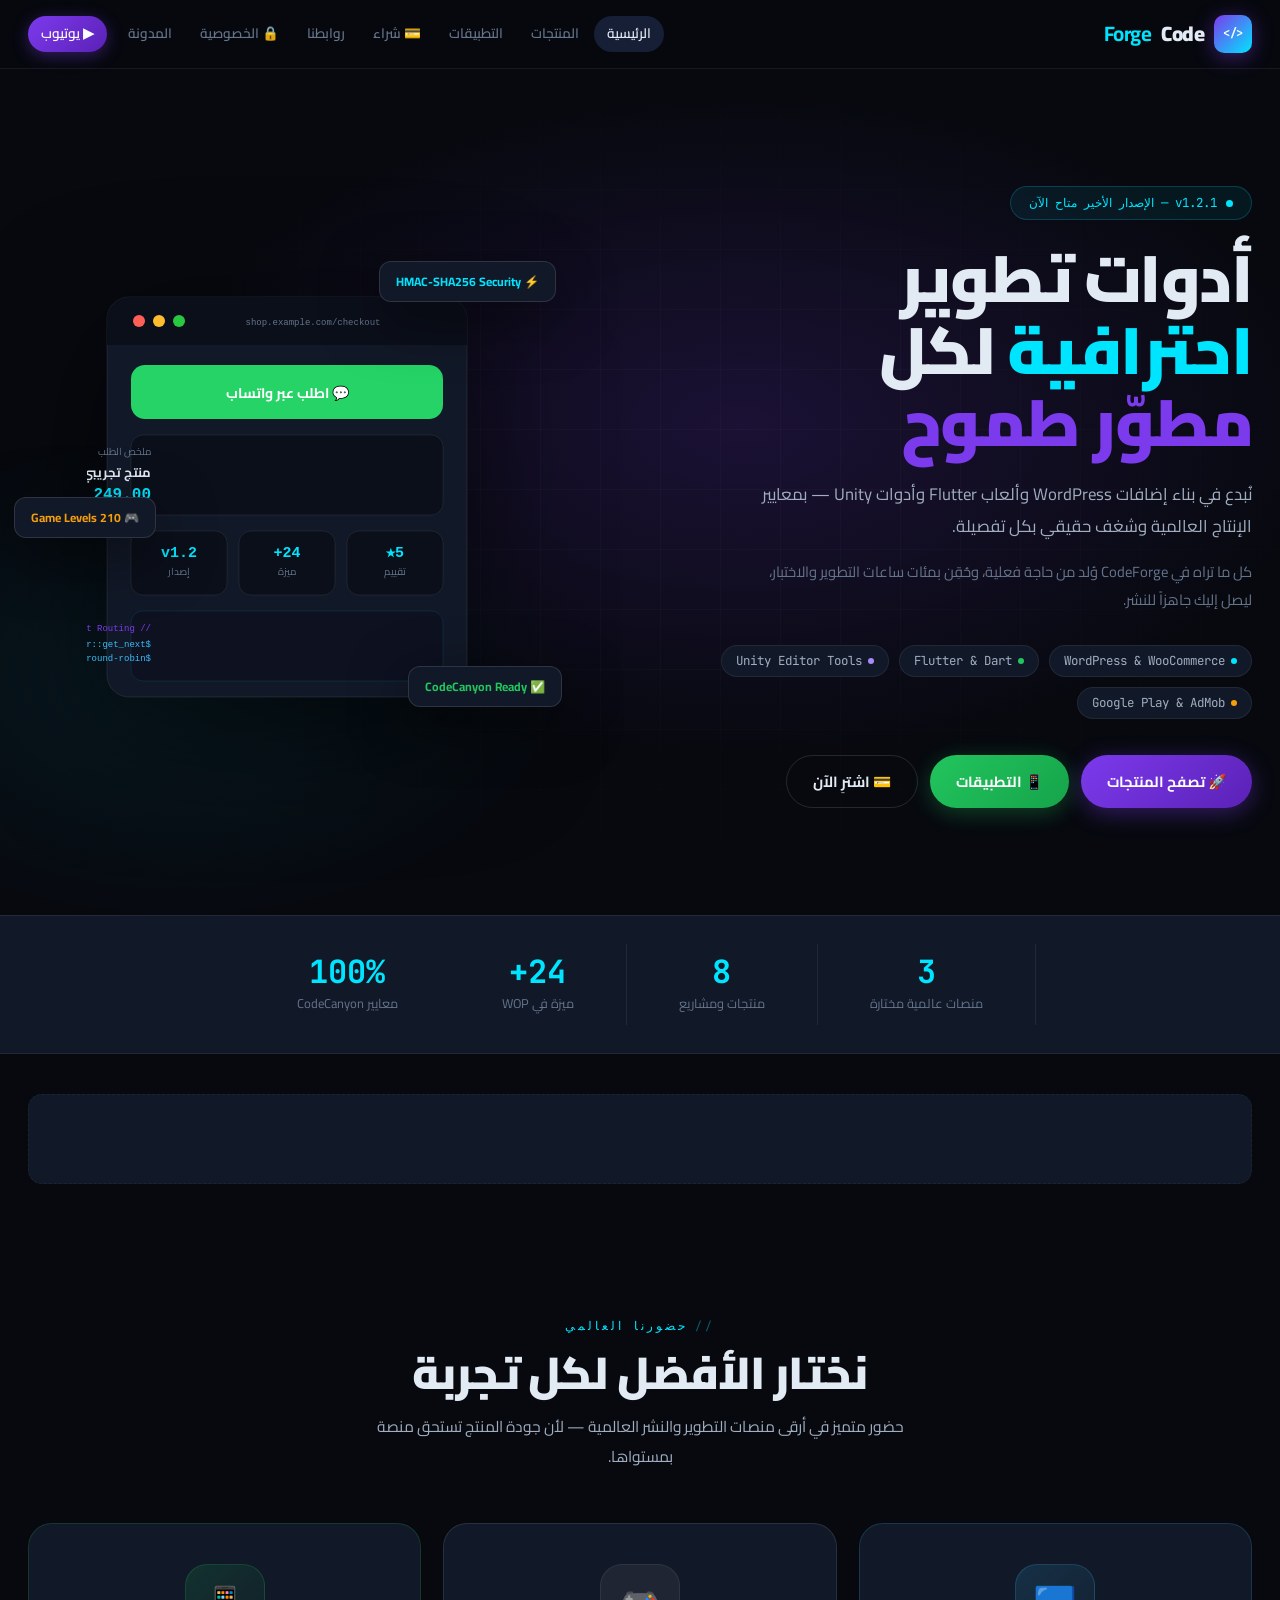
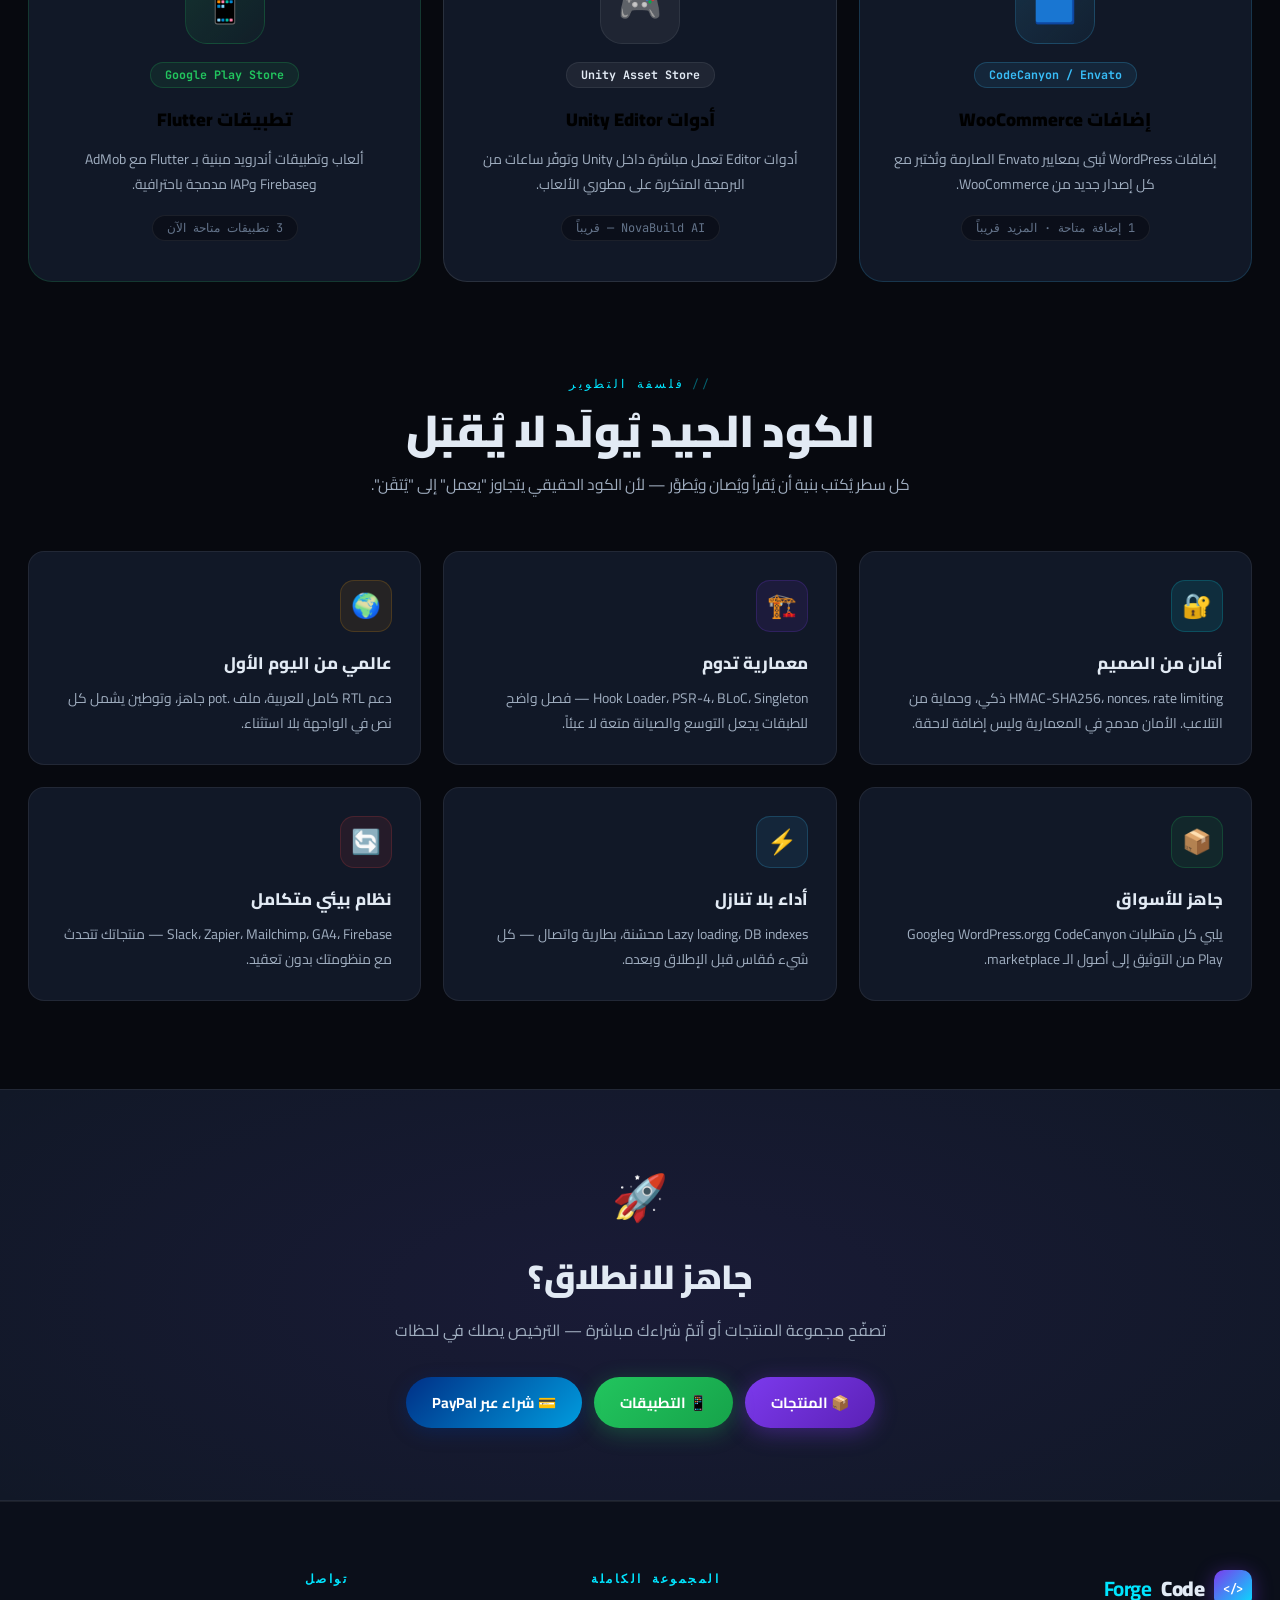
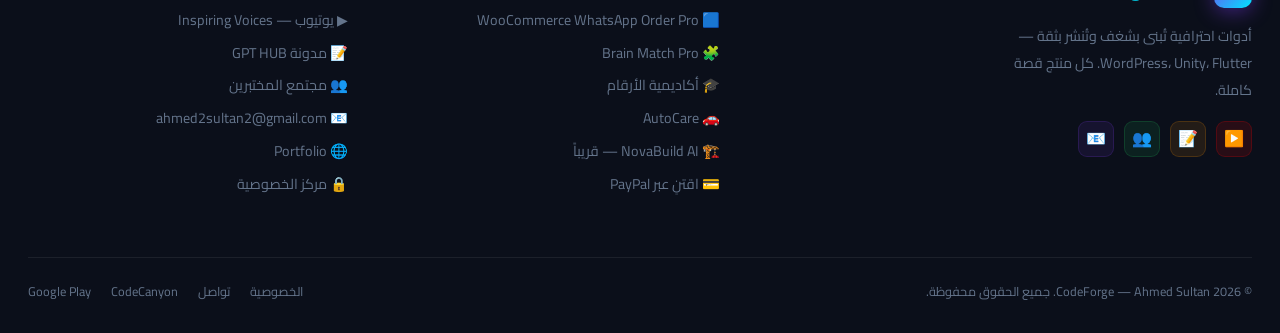
==== commit 4460dd9b: "Update index.html" ====
--- a/index.html
+++ b/index.html
@@ -4,2446 +4,1012 @@
 <meta charset="UTF-8">
 <meta name="viewport" content="width=device-width,initial-scale=1">
 <title>CodeForge | أدوات وتطبيقات احترافية للمطورين</title>
-<meta name="description" content="CodeForge — إضافات WordPress، ألعاب Flutter، أدوات Unity احترافية من أحمد سلطان">
+<meta name="description" content="CodeForge — إضافات WordPress وألعاب Flutter وأدوات Unity احترافية">
 <meta name="robots" content="index, follow">
 <meta name="google-adsense-account" content="ca-pub-7137238144396709">
 <script async src="https://pagead2.googlesyndication.com/pagead/js/adsbygoogle.js?client=ca-pub-7137238144396709" crossorigin="anonymous"></script>
 <link rel="preconnect" href="https://fonts.googleapis.com">
 <link href="https://fonts.googleapis.com/css2?family=Cairo:wght@300;400;500;600;700;900&family=JetBrains+Mono:wght@400;600;700&display=swap" rel="stylesheet">
 <style>
-/* ═══════════════════════════════════════
-   DESIGN TOKENS
-═══════════════════════════════════════ */
-:root {
-  --bg:    #07090f;
-  --bg2:   #0b0f1a;
-  --bg3:   #0d1120;
-  --s:     #111827;
-  --s2:    #161f35;
-  --s3:    #1e2a45;
-  --b:     rgba(255,255,255,.07);
-  --bh:    rgba(255,255,255,.12);
-  --c1:    #00e5ff;
-  --c1d:   #00b8cc;
-  --c2:    #7c3aed;
-  --c2d:   #5b21b6;
-  --c3:    #f59e0b;
-  --gr:    #22c55e;
-  --grd:   #16a34a;
-  --rd:    #ef4444;
-  --tx:    #e2eaf4;
-  --tx2:   #a0aec0;
-  --mu:    #64748b;
-  --fn:    'Cairo', sans-serif;
-  --mo:    'JetBrains Mono', monospace;
-  --r:     16px;
-  --r2:    24px;
-  --sh:    0 4px 24px rgba(0,0,0,.35);
-  --sh2:   0 16px 56px rgba(0,0,0,.5);
-  --tr:    all .22s cubic-bezier(.4,0,.2,1);
+:root{
+  --bg:#07090f;--bg2:#0b0f1a;--bg3:#0d1120;
+  --s:#111827;--s2:#161f35;
+  --b:rgba(255,255,255,.07);--bh:rgba(255,255,255,.12);
+  --c1:#00e5ff;--c2:#7c3aed;--c2d:#5b21b6;--c3:#f59e0b;
+  --gr:#22c55e;--grd:#16a34a;
+  --gold:#D4A017;--goldl:#EFD080;
+  --tx:#e2eaf4;--tx2:#a0aec0;--mu:#64748b;
+  --fn:'Cairo',sans-serif;--mo:'JetBrains Mono',monospace;
+  --r:16px;--r2:24px;
+  --tr:all .22s cubic-bezier(.4,0,.2,1);
 }
-
-/* ═══════════════════════════════════════
-   RESET & BASE
-═══════════════════════════════════════ */
-*, *::before, *::after { box-sizing: border-box; margin: 0; padding: 0; }
-html { scroll-behavior: smooth; font-size: 16px; }
-body {
-  font-family: var(--fn);
-  background: var(--bg);
-  color: var(--tx);
-  overflow-x: hidden;
-  min-height: 100vh;
-  line-height: 1.6;
-}
-a { color: inherit; text-decoration: none; }
-button { cursor: pointer; font-family: var(--fn); border: none; outline: none; }
-img { display: block; max-width: 100%; }
-::-webkit-scrollbar { width: 5px; }
-::-webkit-scrollbar-track { background: var(--bg2); }
-::-webkit-scrollbar-thumb { background: var(--c2); border-radius: 4px; }
-::selection { background: rgba(124,58,237,.35); color: #fff; }
-
-/* ═══════════════════════════════════════
-   PROGRESS BAR
-═══════════════════════════════════════ */
-#prog {
-  position: fixed; top: 0; left: 0; height: 3px; z-index: 9999;
-  background: linear-gradient(90deg, var(--c2), var(--c1));
-  width: 0; pointer-events: none; transition: width .08s linear;
-}
-
-/* ═══════════════════════════════════════
-   NAVIGATION
-═══════════════════════════════════════ */
-nav {
-  position: sticky; top: 0; z-index: 500;
-  background: rgba(7,9,15,.93);
-  backdrop-filter: blur(28px);
-  -webkit-backdrop-filter: blur(28px);
-  border-bottom: 1px solid var(--b);
-}
-.ni {
-  max-width: 1300px; margin: 0 auto;
-  padding: 0 28px; height: 68px;
-  display: flex; align-items: center;
-  justify-content: space-between; gap: 16px;
-}
-.logo {
-  display: flex; align-items: center; gap: 10px;
-  font-weight: 900; font-size: 1.3rem;
-  flex-shrink: 0; letter-spacing: -.5px;
-}
-.logo-ico {
-  width: 38px; height: 38px;
-  background: linear-gradient(135deg, var(--c2), var(--c1));
-  border-radius: 10px; display: grid; place-items: center;
-  font-family: var(--mo); font-size: 12px; font-weight: 700;
-  color: #fff; box-shadow: 0 4px 20px rgba(124,58,237,.45);
-  flex-shrink: 0;
-}
-.logo b { color: var(--c1); }
-.nlinks { display: flex; align-items: center; gap: 2px; list-style: none; }
-.nlinks a {
-  padding: 7px 13px; border-radius: 30px;
-  font-weight: 600; font-size: .85rem;
-  color: var(--mu); transition: var(--tr); display: block;
-}
-.nlinks a:hover, .nlinks a.act { color: var(--tx); background: var(--s2); }
-.nlinks .cta {
-  background: linear-gradient(135deg, var(--c2), var(--c2d)) !important;
-  color: #fff !important; margin-right: 6px;
-  box-shadow: 0 4px 16px rgba(124,58,237,.38);
-}
-.nlinks .cta:hover { transform: translateY(-1px); box-shadow: 0 6px 22px rgba(124,58,237,.5); }
-.ham { display: none; flex-direction: column; gap: 5px; background: none; padding: 8px; }
-.ham span { display: block; width: 22px; height: 2px; background: var(--tx); border-radius: 2px; transition: var(--tr); }
-#mnu {
-  display: none; background: var(--bg2);
-  border-bottom: 1px solid var(--b); padding: 10px 20px;
-}
-#mnu a {
-  display: block; padding: 12px 6px;
-  font-weight: 600; color: var(--mu);
-  border-bottom: 1px solid var(--b);
-  font-size: .9rem; transition: color .2s;
-}
-#mnu a:last-child { border-bottom: none; }
-#mnu a:hover { color: var(--tx); }
-
-/* ═══════════════════════════════════════
-   PAGE SYSTEM
-═══════════════════════════════════════ */
-.pg { display: none; }
-.pg.on { display: block; animation: fadeUp .3s ease; }
-@keyframes fadeUp {
-  from { opacity: 0; transform: translateY(12px); }
-  to   { opacity: 1; transform: translateY(0); }
-}
-
-/* ═══════════════════════════════════════
-   LAYOUT UTILITIES
-═══════════════════════════════════════ */
-.wrap { max-width: 1300px; margin: 0 auto; padding: 0 28px; }
-.sec  { padding: 88px 0; }
-.sec-sm { padding: 52px 0; }
-.g2 { display: grid; grid-template-columns: 1fr 1fr; gap: 22px; }
-.g3 { display: grid; grid-template-columns: repeat(3,1fr); gap: 22px; }
-.g4 { display: grid; grid-template-columns: repeat(4,1fr); gap: 18px; }
-.flex-c { display: flex; align-items: center; justify-content: center; }
-.text-c { text-align: center; }
-
-/* ═══════════════════════════════════════
-   SECTION HEADERS
-═══════════════════════════════════════ */
-.lbl {
-  font-family: var(--mo); font-size: .72rem;
-  color: var(--c1); letter-spacing: 3px;
-  text-transform: uppercase;
-  display: inline-flex; align-items: center; gap: 7px;
-  margin-bottom: 12px;
-}
-.lbl::before { content: '//'; opacity: .4; }
-h2.sec-t {
-  font-size: clamp(1.9rem, 3.5vw, 2.9rem);
-  font-weight: 900; letter-spacing: -.7px;
-  margin-bottom: 14px; line-height: 1.12;
-}
-.sub {
-  color: var(--tx2); font-size: .97rem;
-  line-height: 1.9; max-width: 560px;
-}
-.sh { margin-bottom: 52px; }
-.sh-c { text-align: center; }
-.sh-c .lbl { justify-content: center; }
-.sh-c .sub { margin: 0 auto; }
-
-/* ═══════════════════════════════════════
-   TAGS / BADGES
-═══════════════════════════════════════ */
-.tag {
-  display: inline-flex; align-items: center; gap: 6px;
-  border-radius: 30px; padding: 4px 14px;
-  font-size: .73rem; font-weight: 700; font-family: var(--mo);
-}
-.tag-c  { background: rgba(0,229,255,.08);    border: 1px solid rgba(0,229,255,.2);    color: var(--c1); }
-.tag-g  { background: rgba(34,197,94,.09);    border: 1px solid rgba(34,197,94,.22);   color: var(--gr); }
-.tag-p  { background: rgba(124,58,237,.1);    border: 1px solid rgba(124,58,237,.26);  color: #a78bfa; }
-.tag-b  { background: rgba(56,189,248,.09);   border: 1px solid rgba(56,189,248,.22);  color: #38bdf8; }
-.tag-w  { background: rgba(255,255,255,.06);  border: 1px solid var(--b);              color: var(--tx); }
-.tag-o  { background: rgba(245,158,11,.09);   border: 1px solid rgba(245,158,11,.22);  color: var(--c3); }
-
-/* ═══════════════════════════════════════
-   BUTTONS
-═══════════════════════════════════════ */
-.btn {
-  display: inline-flex; align-items: center; gap: 8px;
-  padding: 12px 26px; border-radius: 30px;
-  font-weight: 700; font-size: .92rem;
-  transition: var(--tr); white-space: nowrap; cursor: pointer;
-}
-.btn-p   { background: linear-gradient(135deg,var(--c2),var(--c2d)); color: #fff; box-shadow: 0 5px 22px rgba(124,58,237,.38); }
-.btn-p:hover { transform: translateY(-2px); box-shadow: 0 9px 30px rgba(124,58,237,.52); }
-.btn-o   { background: transparent; color: var(--tx); border: 1px solid var(--bh); }
-.btn-o:hover { border-color: var(--c1); color: var(--c1); background: rgba(0,229,255,.04); }
-.btn-g   { background: linear-gradient(135deg,var(--gr),var(--grd)); color: #fff; box-shadow: 0 5px 22px rgba(34,197,94,.3); }
-.btn-g:hover { transform: translateY(-2px); box-shadow: 0 9px 30px rgba(34,197,94,.44); }
-.btn-pay { background: linear-gradient(135deg,#003087,#009cde); color: #fff; box-shadow: 0 5px 18px rgba(0,48,135,.35); }
-.btn-pay:hover { transform: translateY(-2px); box-shadow: 0 8px 26px rgba(0,48,135,.48); }
-.btn-yt  { background: linear-gradient(135deg,#ff0000,#c00); color: #fff; box-shadow: 0 5px 18px rgba(255,0,0,.28); }
-.btn-yt:hover { transform: translateY(-2px); }
-.btn-sm  { padding: 9px 20px; font-size: .84rem; }
-.brow    { display: flex; gap: 12px; flex-wrap: wrap; }
-
-/* ═══════════════════════════════════════
-   CARDS
-═══════════════════════════════════════ */
-.card {
-  background: var(--s); border: 1px solid var(--b);
-  border-radius: var(--r); overflow: hidden; transition: var(--tr);
-}
-.card:hover {
-  transform: translateY(-5px);
-  border-color: rgba(0,229,255,.15);
-  box-shadow: 0 22px 56px rgba(0,0,0,.44);
-}
-.cp { padding: 28px; }
-
-/* ═══════════════════════════════════════
-   AD UNITS
-═══════════════════════════════════════ */
-.adu {
-  background: var(--s); border: 1px dashed rgba(255,255,255,.05);
-  border-radius: 14px; min-height: 90px;
-  display: flex; align-items: center; justify-content: center;
-  overflow: hidden; margin: 40px 0;
-}
-.adu-tall { min-height: 260px; }
-
-/* ══════════════════════════════════════════════
-   ████  HERO  ████
-══════════════════════════════════════════════ */
-.hero {
-  position: relative; overflow: hidden;
-  padding: 100px 0 90px; min-height: 94vh;
-  display: flex; align-items: center;
-}
-.hero-bg {
-  position: absolute; inset: 0;
-  background:
-    radial-gradient(ellipse 70% 60% at 58% 42%, rgba(124,58,237,.17) 0%, transparent 65%),
-    radial-gradient(ellipse 50% 48% at 14% 72%, rgba(0,229,255,.08) 0%, transparent 60%),
-    radial-gradient(ellipse 42% 36% at 82% 20%, rgba(34,197,94,.06) 0%, transparent 56%);
-}
-.hero-grid {
-  position: absolute; inset: 0;
-  background-image:
-    linear-gradient(rgba(255,255,255,.024) 1px, transparent 1px),
-    linear-gradient(90deg, rgba(255,255,255,.024) 1px, transparent 1px);
-  background-size: 60px 60px;
-  mask-image: radial-gradient(ellipse at 55% 48%, black 20%, transparent 72%);
-}
-.hero-inner {
-  position: relative; z-index: 1;
-  display: grid; grid-template-columns: 1.1fr .9fr;
-  gap: 72px; align-items: center;
-}
-.hero-content {}
-.hbadge {
-  display: inline-flex; align-items: center; gap: 9px;
-  background: rgba(0,229,255,.07); border: 1px solid rgba(0,229,255,.2);
-  border-radius: 30px; padding: 6px 18px;
-  font-size: .78rem; font-family: var(--mo); color: var(--c1); margin-bottom: 22px;
-}
-.hbadge em {
-  width: 7px; height: 7px; background: var(--c1);
-  border-radius: 50%; display: inline-block;
-  animation: pulse 2s ease-in-out infinite; font-style: normal;
-}
-@keyframes pulse {
-  0%,100% { opacity:1; transform:scale(1); }
-  50%      { opacity:.25; transform:scale(.65); }
-}
-.hero h1 {
-  font-size: clamp(2.4rem, 5.2vw, 4.1rem);
-  font-weight: 900; line-height: 1.1;
-  letter-spacing: -1.5px; margin-bottom: 20px;
-}
-.hero h1 .a1 { color: var(--c1); }
-.hero h1 .a2 { color: var(--c2); }
-.hero .desc {
-  color: var(--tx2); font-size: 1.05rem;
-  line-height: 1.9; margin-bottom: 16px; max-width: 520px;
-}
-.hero .desc2 {
-  color: var(--mu); font-size: .92rem;
-  line-height: 1.85; margin-bottom: 32px; max-width: 500px;
-}
-.hero-pills {
-  display: flex; gap: 10px; flex-wrap: wrap; margin-bottom: 36px;
-}
-.pill {
-  display: inline-flex; align-items: center; gap: 6px;
-  background: var(--s); border: 1px solid var(--b);
-  border-radius: 30px; padding: 5px 14px;
-  font-size: .78rem; font-family: var(--mo); color: var(--tx2);
-}
-.pill .dot { width: 6px; height: 6px; border-radius: 50%; }
-
-/* Hero SVG Illustration */
-.hero-vis { position: relative; display: flex; justify-content: center; }
-.hero-card-stack { position: relative; }
-.float-badge {
-  position: absolute; background: var(--s); border: 1px solid var(--bh);
-  border-radius: 12px; padding: 10px 16px;
-  font-size: .76rem; font-weight: 700; white-space: nowrap;
-  box-shadow: var(--sh2); z-index: 10;
-}
-.float-badge.b1 { top: -16px; right: -10px; color: var(--c1); animation: fbf 4s ease-in-out infinite; }
-.float-badge.b2 { bottom: 10px; right: -16px; color: var(--gr); animation: fbf 4s ease-in-out infinite 1.4s; }
-.float-badge.b3 { top: 50%; left: -14px; transform: translateY(-50%); color: var(--c3); animation: fbf 4s ease-in-out infinite .8s; }
-@keyframes fbf {
-  0%,100% { transform: translateY(0); }
-  50%      { transform: translateY(-8px); }
-}
-.float-badge.b3 { animation: fbf3 4s ease-in-out infinite .8s; }
-@keyframes fbf3 {
-  0%,100% { transform: translateY(-50%) translateX(0); }
-  50%      { transform: translateY(-50%) translateX(-5px); }
-}
-
-/* ═══════════════════════════════════════
-   STATS BAR
-═══════════════════════════════════════ */
-.sbar {
-  background: var(--s); border-top: 1px solid var(--b);
-  border-bottom: 1px solid var(--b); padding: 28px 0;
-}
-.sgr { display: flex; justify-content: center; flex-wrap: wrap; }
-.si {
-  padding: 12px 52px; text-align: center;
-  border-right: 1px solid var(--b);
-}
-.si:last-child { border-right: none; }
-.si .v {
-  font-family: var(--mo); font-size: 2rem;
-  font-weight: 700; color: var(--c1); display: block; line-height: 1;
-}
-.si .k { font-size: .8rem; color: var(--mu); margin-top: 5px; display: block; }
-
-/* ═══════════════════════════════════════
-   FEATURE CARDS
-═══════════════════════════════════════ */
-.fc {
-  background: var(--s); border: 1px solid var(--b);
-  border-radius: 16px; padding: 28px; transition: var(--tr);
-  position: relative; overflow: hidden;
-}
-.fc::after {
-  content: ''; position: absolute; bottom: 0; left: 0; right: 0;
-  height: 2px; background: linear-gradient(90deg, var(--c2), var(--c1));
-  transform: scaleX(0); transition: .3s ease; transform-origin: left;
-}
-.fc:hover::after { transform: scaleX(1); }
-.fc:hover {
-  border-color: rgba(0,229,255,.15);
-  transform: translateY(-4px);
-  box-shadow: 0 18px 48px rgba(0,0,0,.38);
-}
-.fc-ico {
-  width: 52px; height: 52px; border-radius: 14px;
-  display: flex; align-items: center; justify-content: center;
-  font-size: 1.5rem; margin-bottom: 18px; flex-shrink: 0;
-}
-.fc h3 { font-size: 1.05rem; font-weight: 800; margin-bottom: 9px; }
-.fc p  { font-size: .87rem; color: var(--tx2); line-height: 1.8; }
-
-/* ═══════════════════════════════════════
-   PLATFORM CARDS
-═══════════════════════════════════════ */
-.platform-card {
-  background: var(--s); border: 1px solid var(--b);
-  border-radius: var(--r2); overflow: hidden;
-  cursor: pointer; transition: var(--tr);
-  display: flex; flex-direction: column; align-items: center;
-  padding: 40px 28px; text-align: center; position: relative;
-}
-.platform-card:hover {
-  transform: translateY(-7px);
-  box-shadow: 0 24px 60px rgba(0,0,0,.48);
-}
-.platform-card .pico-wrap {
-  width: 80px; height: 80px; border-radius: 22px;
-  display: flex; align-items: center; justify-content: center;
-  margin-bottom: 18px; font-size: 2.2rem;
-}
-.platform-card h3 { font-size: 1.15rem; font-weight: 900; margin-bottom: 10px; }
-.platform-card p  { font-size: .87rem; color: var(--tx2); line-height: 1.8; margin-bottom: 18px; }
-.platform-card .p-count {
-  font-family: var(--mo); font-size: .75rem; color: var(--mu);
-  background: var(--bg2); border: 1px solid var(--b);
-  border-radius: 20px; padding: 4px 14px; margin-top: auto;
-}
-
-/* ═══════════════════════════════════════
-   PRODUCT FEATURE PANEL
-═══════════════════════════════════════ */
-.pfeat {
-  background: var(--s); border: 1px solid var(--bh);
-  border-radius: 26px; overflow: hidden;
-  box-shadow: 0 30px 80px rgba(0,0,0,.5);
-  display: grid; grid-template-columns: 1.1fr .9fr;
-  margin-bottom: 44px;
-}
-.pinfo { padding: 52px; }
-.pname {
-  font-size: 2rem; font-weight: 900;
-  line-height: 1.15; letter-spacing: -.6px; margin: 14px 0 14px;
-}
-.pdesc {
-  color: var(--tx2); line-height: 1.95;
-  margin-bottom: 26px; font-size: .97rem;
-}
-.fl { list-style: none; margin-bottom: 32px; }
-.fl li {
-  display: flex; align-items: flex-start; gap: 11px;
-  padding: 8px 0; font-size: .9rem;
-  border-bottom: 1px solid var(--b);
-}
-.fl li:last-child { border-bottom: none; }
-.fl li .chk {
-  width: 20px; height: 20px; flex-shrink: 0;
-  background: rgba(34,197,94,.12); border: 1px solid rgba(34,197,94,.22);
-  border-radius: 50%; display: flex; align-items: center;
-  justify-content: center; margin-top: 1px;
-  font-size: .65rem; color: var(--gr);
-}
-.ppr { display: flex; align-items: baseline; gap: 16px; margin-bottom: 28px; }
-.price { font-family: var(--mo); font-size: 2.6rem; font-weight: 900; color: var(--c1); }
-.pnt { color: var(--mu); font-size: .83rem; line-height: 1.7; }
-
-/* Product Media Panel */
-.pmed {
-  background: var(--bg2); border-right: 1px solid var(--b);
-  display: flex; flex-direction: column; min-height: 460px;
-}
-.mtabs { display: flex; background: var(--bg); border-bottom: 1px solid var(--b); }
-.mt {
-  flex: 1; padding: 14px 8px; font-size: .83rem; font-weight: 700;
-  text-align: center; cursor: pointer; color: var(--mu);
-  background: none; font-family: var(--fn); transition: var(--tr);
-  border-bottom: 2px solid transparent;
-}
-.mt.on { color: var(--c1); border-bottom-color: var(--c1); background: rgba(0,229,255,.03); }
-.mcon  { flex: 1; display: flex; flex-direction: column; }
-.mpan  { display: none; flex-direction: column; height: 100%; }
-.mpan.on { display: flex; }
-.ssl   { flex: 1; overflow: hidden; min-height: 300px; }
-.sstr  { display: flex; height: 100%; transition: transform .42s cubic-bezier(.4,0,.2,1); }
-.ssl2  {
-  min-width: 100%; display: flex; align-items: center;
-  justify-content: center; flex-direction: column; background: var(--bg3);
-  gap: 12px; min-height: 300px; padding: 28px;
-}
-.sctrl {
-  display: flex; align-items: center; justify-content: center;
-  gap: 9px; padding: 14px; background: var(--bg);
-  border-top: 1px solid var(--b);
-}
-.sdo {
-  width: 7px; height: 7px; border-radius: 50%;
-  background: var(--b); cursor: pointer; transition: all .2s; border: none;
-}
-.sdo.on { background: var(--c1); transform: scale(1.3); }
-.sar {
-  background: var(--s2); border: 1px solid var(--b); color: var(--tx);
-  border-radius: 50%; width: 28px; height: 28px; cursor: pointer;
-  font-size: .85rem; display: flex; align-items: center; justify-content: center;
-  transition: var(--tr);
-}
-.sar:hover { background: var(--c1); color: var(--bg); border-color: var(--c1); }
-.vp {
-  flex: 1; background: #000;
-  display: flex; align-items: center; justify-content: center;
-  flex-direction: column; gap: 16px; cursor: pointer;
-  min-height: 300px; transition: var(--tr);
-}
-.vp:hover .pply { background: rgba(255,0,0,.75); }
-.pply {
-  width: 64px; height: 64px; background: rgba(255,255,255,.13);
-  border: 2px solid rgba(255,255,255,.3); border-radius: 50%;
-  display: flex; align-items: center; justify-content: center;
-  font-size: 1.4rem; transition: all .28s;
-}
-.vtxt { color: var(--mu); font-size: .88rem; }
-.vframe { width: 100%; border: none; min-height: 300px; }
-
-/* ═══════════════════════════════════════
-   TECH SPECS
-═══════════════════════════════════════ */
-.specs-box {
-  background: var(--s); border: 1px solid var(--b);
-  border-radius: 22px; padding: 48px; margin-bottom: 44px;
-}
-.spec-col {
-  background: var(--bg2); border-radius: 13px;
-  padding: 18px 20px; border: 1px solid var(--b);
-}
-.spec-col .spec-hd {
-  font-size: .72rem; color: var(--c1); font-family: var(--mo);
-  margin-bottom: 10px; letter-spacing: 1.5px;
-}
-.spec-col ul { list-style: none; font-size: .86rem; color: var(--tx2); line-height: 2.3; }
-.spec-col li::before { content: '✓ '; color: var(--gr); font-weight: 700; }
-
-/* ═══════════════════════════════════════
-   APP CARDS
-═══════════════════════════════════════ */
-.ac {
-  background: var(--s); border: 1px solid var(--b);
-  border-radius: var(--r2); padding: 32px 26px;
-  text-align: center; transition: var(--tr);
-  display: flex; flex-direction: column;
-}
-.ac:hover {
-  transform: translateY(-7px);
-  box-shadow: 0 22px 56px rgba(0,0,0,.42);
-  border-color: rgba(0,229,255,.15);
-}
-.aico {
-  width: 76px; height: 76px; border-radius: 20px;
-  display: flex; align-items: center; justify-content: center;
-  margin: 0 auto 18px; font-size: 2rem;
-  box-shadow: 0 8px 28px rgba(0,0,0,.35);
-}
-.an { font-size: 1.15rem; font-weight: 900; margin: 10px 0 10px; letter-spacing: -.3px; }
-.ad { font-size: .87rem; color: var(--tx2); line-height: 1.8; margin-bottom: 18px; flex: 1; }
-.af { list-style: none; margin-bottom: 20px; }
-.af li {
-  font-size: .82rem; color: var(--tx2); padding: 5px 0;
-  display: flex; align-items: center; gap: 7px; justify-content: center;
-}
-.af li::before { content: '✓'; color: var(--gr); font-weight: 700; font-size: .76rem; }
-
-/* Horizontal App Card */
-.hac {
-  background: var(--s); border: 1px solid var(--b);
-  border-radius: var(--r2); overflow: hidden;
-  display: grid; grid-template-columns: 150px 1fr;
-  transition: var(--tr);
-}
-.hac:hover {
-  transform: translateY(-5px);
-  border-color: rgba(0,229,255,.15);
-  box-shadow: 0 18px 48px rgba(0,0,0,.4);
-}
-.hac-ico {
-  background: var(--bg2); display: flex;
-  flex-direction: column; align-items: center;
-  justify-content: center; gap: 10px; padding: 28px 18px;
-}
-.hac-ico .ico { font-size: 2.8rem; }
-.hac-body { padding: 28px; }
-.hac-body h3 { font-size: 1.15rem; font-weight: 900; margin-bottom: 9px; }
-.hac-body p  { font-size: .88rem; color: var(--tx2); line-height: 1.85; margin-bottom: 18px; }
-.chips { display: flex; gap: 7px; flex-wrap: wrap; margin-bottom: 18px; }
-.chip {
-  background: var(--bg2); border: 1px solid var(--b);
-  border-radius: 6px; padding: 3px 11px;
-  font-size: .73rem; font-family: var(--mo); color: var(--mu);
-}
-
-/* Coming Soon Box */
-.cs-box {
-  background: var(--s); border: 1px dashed var(--bh);
-  border-radius: var(--r2); padding: 48px;
-  text-align: center; display: flex;
-  flex-direction: column; align-items: center; gap: 14px;
-}
-.cs-label {
-  font-family: var(--mo); font-size: .73rem;
-  color: var(--c2); letter-spacing: 3px;
-}
-
-/* ═══════════════════════════════════════
-   PAYPAL PAGE
-═══════════════════════════════════════ */
-.paybx {
-  background: var(--s2); border: 1px solid rgba(0,156,222,.22);
-  border-radius: 24px; padding: 48px; max-width: 540px;
-  margin: 0 auto; text-align: center;
-}
-.paybx h3 { font-size: 1.35rem; font-weight: 900; margin-bottom: 12px; }
-.paybx > p { color: var(--tx2); font-size: .92rem; line-height: 1.85; margin-bottom: 26px; }
-.pp-status {
-  min-height: 60px; display: flex;
-  align-items: center; justify-content: center; padding: 8px 0;
-}
-.pay-notes {
-  font-size: .8rem; color: var(--mu); margin-top: 20px;
-  line-height: 2.1; border-top: 1px solid var(--b); padding-top: 18px;
-}
-.pay-features {
-  display: grid; grid-template-columns: 1fr 1fr;
-  gap: 12px; margin: 24px 0;
-}
-.pay-feat {
-  background: var(--bg2); border: 1px solid var(--b);
-  border-radius: 12px; padding: 14px 16px;
-  text-align: right;
-}
-.pay-feat .pf-ico { font-size: 1.4rem; margin-bottom: 7px; }
-.pay-feat h4 { font-size: .88rem; font-weight: 700; margin-bottom: 4px; }
-.pay-feat p  { font-size: .78rem; color: var(--mu); line-height: 1.6; }
-
-/* ═══════════════════════════════════════
-   LINKS PAGE
-═══════════════════════════════════════ */
-.lgr { display: grid; grid-template-columns: repeat(auto-fill,minmax(290px,1fr)); gap: 16px; }
-.lk {
-  background: var(--s); border: 1px solid var(--b);
-  border-radius: 16px; padding: 20px 24px;
-  display: flex; align-items: center; gap: 16px; transition: var(--tr);
-}
-.lk:hover {
-  border-color: var(--c1);
-  transform: translateY(-3px);
-  box-shadow: 0 14px 36px rgba(0,0,0,.36);
-}
-.lki {
-  width: 50px; height: 50px; border-radius: 13px;
-  display: flex; align-items: center; justify-content: center;
-  font-size: 1.4rem; flex-shrink: 0;
-}
-.lkd h3 { font-size: .94rem; font-weight: 700; margin-bottom: 3px; }
-.lkd p  { font-size: .8rem; color: var(--mu); }
-.lka    { margin-right: auto; color: var(--mu); font-size: .95rem; }
-
-/* ═══════════════════════════════════════
-   CTA SECTION
-═══════════════════════════════════════ */
-.cta-sec {
-  background: var(--s); border-top: 1px solid var(--b);
-  border-bottom: 1px solid var(--b); padding: 72px 0;
-  text-align: center; position: relative; overflow: hidden;
-}
-.cta-sec::before {
-  content: ''; position: absolute; inset: 0;
-  background: radial-gradient(ellipse 65% 80% at 50% 50%, rgba(124,58,237,.08), transparent);
-}
-.cta-sec h2 { font-size: 2.1rem; font-weight: 900; margin-bottom: 14px; letter-spacing: -.5px; }
-.cta-sec p  { color: var(--tx2); margin-bottom: 34px; font-size: 1rem; }
-
-/* ══════════════════════════════════════════════
-   ████  PRIVACY  ████
-══════════════════════════════════════════════ */
-.prv-hub { display: grid; grid-template-columns: repeat(auto-fill,minmax(280px,1fr)); gap: 20px; margin-bottom: 44px; }
-.prv-card {
-  background: var(--s); border: 1px solid var(--b);
-  border-radius: var(--r2); padding: 32px 28px;
-  cursor: pointer; transition: var(--tr); position: relative; overflow: hidden;
-}
-.prv-card:hover {
-  transform: translateY(-6px);
-  border-color: rgba(0,229,255,.2);
-  box-shadow: 0 22px 60px rgba(0,0,0,.46);
-}
-.prv-card-ico {
-  width: 60px; height: 60px; border-radius: 18px;
-  display: flex; align-items: center; justify-content: center;
-  font-size: 1.7rem; margin-bottom: 18px;
-}
-.prv-card h3  { font-size: 1.1rem; font-weight: 900; margin-bottom: 9px; }
-.prv-card p   { font-size: .86rem; color: var(--tx2); line-height: 1.8; margin-bottom: 18px; }
-.prv-card-arrow { font-size: .82rem; color: var(--c1); font-family: var(--mo); display: flex; align-items: center; gap: 5px; }
-.prv-badge {
-  display: inline-flex; align-items: center; gap: 5px;
-  background: rgba(34,197,94,.08); border: 1px solid rgba(34,197,94,.22);
-  border-radius: 20px; padding: 3px 12px;
-  font-size: .72rem; font-family: var(--mo); color: var(--gr); margin-bottom: 13px;
-}
-.prv-detail { display: none; animation: fadeUp .3s ease; }
-.prv-detail.on { display: block; }
-.prv-hub-view.hidden { display: none; }
-.prv-back {
-  display: inline-flex; align-items: center; gap: 9px;
-  background: var(--s); border: 1px solid var(--b);
-  border-radius: 30px; padding: 11px 24px;
-  font-size: .87rem; font-weight: 700; color: var(--mu);
-  cursor: pointer; transition: var(--tr); margin-bottom: 32px;
-}
-.prv-back:hover { border-color: var(--c1); color: var(--c1); }
-.prv-breadcrumb {
-  display: flex; align-items: center; gap: 8px;
-  font-size: .79rem; color: var(--mu);
-  margin-bottom: 24px; font-family: var(--mo);
-}
-.prv-breadcrumb span { color: var(--c1); }
-.prv-banner {
-  background: var(--s); border: 1px solid var(--b);
-  border-radius: 24px; padding: 42px; margin-bottom: 38px;
-  display: flex; align-items: center; gap: 28px;
-  position: relative; overflow: hidden;
-}
-.prv-banner::after {
-  content: 'PRIVACY'; position: absolute; left: 16px; bottom: -16px;
-  font-family: var(--mo); font-size: 5.5rem; font-weight: 900;
-  color: rgba(255,255,255,.02); pointer-events: none;
-}
-.prv-banner-ico {
-  width: 80px; height: 80px; border-radius: 22px;
-  display: flex; align-items: center; justify-content: center;
-  font-size: 2.2rem; flex-shrink: 0;
-}
-.prv-banner h2 { font-size: 1.7rem; font-weight: 900; margin-bottom: 6px; }
-.prv-banner p  { color: var(--mu); font-size: .9rem; }
-.prv-body  { display: grid; gap: 13px; }
-.prv-section { background: var(--s); border: 1px solid var(--b); border-radius: 16px; overflow: hidden; }
-.prv-section-hd {
-  display: flex; align-items: center; gap: 14px;
-  padding: 18px 24px; cursor: pointer; user-select: none; transition: background .2s;
-}
-.prv-section-hd:hover { background: rgba(255,255,255,.022); }
-.prv-sico {
-  font-size: 1.1rem; width: 38px; height: 38px;
-  background: var(--bg2); border-radius: 10px;
-  display: flex; align-items: center; justify-content: center;
-  flex-shrink: 0; border: 1px solid var(--b);
-}
-.prv-section-hd h3 { font-size: .97rem; font-weight: 700; flex: 1; }
-.prv-arr { font-size: .74rem; color: var(--mu); transition: transform .25s; }
-.prv-section.open .prv-arr { transform: rotate(90deg); }
-.prv-section-body { display: none; padding: 0 24px 24px; border-top: 1px solid var(--b); }
-.prv-section.open .prv-section-body { display: block; animation: fadeUp .22s ease; }
-.prv-p { font-size: .89rem; color: var(--tx2); line-height: 1.95; margin-bottom: 13px; }
-.prv-p:last-child { margin-bottom: 0; }
-.prv-ul { list-style: none; margin: 12px 0; }
-.prv-ul li {
-  font-size: .87rem; color: var(--tx2); padding: 7px 0;
-  display: flex; align-items: flex-start; gap: 10px;
-  border-bottom: 1px solid rgba(255,255,255,.04);
-}
-.prv-ul li:last-child { border-bottom: none; }
-.prv-ul li::before { content: '▸'; color: var(--c1); font-size: .72rem; margin-top: 5px; flex-shrink: 0; }
-.prv-ul li strong { color: var(--tx); }
-.prv-tbl { width: 100%; border-collapse: collapse; margin: 13px 0; font-size: .84rem; }
-.prv-tbl th {
-  background: var(--bg2); color: var(--c1); font-family: var(--mo);
-  font-size: .74rem; letter-spacing: 1px; padding: 11px 18px;
-  text-align: right; font-weight: 700;
-}
-.prv-tbl td { padding: 11px 18px; border-bottom: 1px solid var(--b); color: var(--tx2); }
-.prv-tbl tr:last-child td { border-bottom: none; }
-.prv-tbl tr:hover td { background: rgba(255,255,255,.02); }
-.prv-comp { display: flex; gap: 8px; flex-wrap: wrap; margin: 13px 0; }
-.prv-comp-chip {
-  background: var(--bg2); border: 1px solid var(--b);
-  border-radius: 7px; padding: 5px 13px;
-  font-size: .74rem; font-family: var(--mo); color: var(--mu);
-  display: flex; align-items: center; gap: 5px;
-}
-.prv-comp-chip::before { content: '✓'; color: var(--gr); }
-.prv-contact {
-  background: var(--bg2); border-radius: 14px;
-  padding: 22px; display: flex; align-items: center;
-  gap: 18px; margin-top: 10px; border: 1px solid var(--b);
-}
-.prv-contact-ico { font-size: 2.2rem; }
-.prv-contact p   { font-size: .86rem; color: var(--tx2); line-height: 1.8; }
-.prv-contact a   { color: var(--c1); font-weight: 700; }
-.prv-contact strong { color: var(--tx); font-size: .93rem; display: block; margin-bottom: 5px; }
-.prv-perm {
-  background: var(--bg2); border: 1px solid var(--b);
-  border-radius: 12px; padding: 16px 20px; margin: 9px 0;
-  display: flex; align-items: flex-start; gap: 15px;
-}
-.prv-perm-ico { font-size: 1.4rem; margin-top: 2px; }
-.prv-perm h4  { font-size: .88rem; font-weight: 700; margin-bottom: 4px; }
-.prv-perm p   { font-size: .8rem; color: var(--mu); }
-.prv-rights { display: grid; grid-template-columns: 1fr 1fr; gap: 10px; margin: 13px 0; }
-.prv-right-item {
-  background: var(--bg2); border-radius: 11px;
-  padding: 13px 16px; display: flex; align-items: flex-start;
-  gap: 11px; border: 1px solid var(--b);
-}
-.prv-right-item .r-ico { font-size: 1rem; flex-shrink: 0; margin-top: 1px; }
-.prv-right-item h4    { font-size: .81rem; font-weight: 700; margin-bottom: 3px; color: var(--tx); }
-.prv-right-item p     { font-size: .75rem; color: var(--mu); }
-.prv-updated {
-  display: flex; align-items: center; justify-content: space-between;
-  background: rgba(0,229,255,.04); border: 1px solid rgba(0,229,255,.1);
-  border-radius: 12px; padding: 12px 20px;
-  font-size: .79rem; font-family: var(--mo); color: var(--mu);
-  margin-top: 24px; flex-wrap: wrap; gap: 8px;
-}
-.prv-updated span:last-child { color: var(--c1); }
-.prv-site-grid { display: grid; grid-template-columns: 1fr 1fr; gap: 13px; margin-top: 13px; }
-.prv-info-note {
-  background: rgba(0,229,255,.04); border: 1px solid rgba(0,229,255,.1);
-  border-radius: 14px; padding: 20px 24px;
-  display: flex; gap: 14px; align-items: flex-start;
-}
-.prv-info-note p { font-size: .87rem; color: var(--tx2); line-height: 1.9; }
-
-/* ═══════════════════════════════════════
-   DIVIDER / SEPARATOR
-═══════════════════════════════════════ */
-.divider {
-  height: 1px; background: linear-gradient(90deg, transparent, var(--b), transparent);
-  margin: 64px 0;
-}
-
-/* ═══════════════════════════════════════
-   HIGHLIGHT BOX
-═══════════════════════════════════════ */
-.hbox {
-  border-radius: 16px; padding: 20px 24px;
-  display: flex; align-items: flex-start; gap: 14px;
-  font-size: .88rem; line-height: 1.85;
-}
-.hbox-c { background: rgba(0,229,255,.05); border: 1px solid rgba(0,229,255,.12); color: var(--c1); }
-.hbox-g { background: rgba(34,197,94,.05);  border: 1px solid rgba(34,197,94,.14);  color: var(--gr); }
-.hbox-p { background: rgba(124,58,237,.06); border: 1px solid rgba(124,58,237,.18); color: #a78bfa; }
-.hbox-o { background: rgba(245,158,11,.05); border: 1px solid rgba(245,158,11,.15); color: var(--c3); }
-
-/* ═══════════════════════════════════════
-   FOOTER
-═══════════════════════════════════════ */
-footer {
-  background: var(--bg2); border-top: 1px solid var(--b);
-  padding: 68px 0 30px;
-}
-.fgr {
-  display: grid; grid-template-columns: 1.5fr 1fr 1fr;
-  gap: 52px; margin-bottom: 52px;
-}
-.fbrand p {
-  color: var(--mu); font-size: .89rem;
-  line-height: 1.9; margin-top: 14px; max-width: 270px;
-}
-.fcol h4 {
-  font-size: .73rem; font-family: var(--mo); color: var(--c1);
-  letter-spacing: 2.5px; text-transform: uppercase; margin-bottom: 20px;
-}
-.fcol ul { list-style: none; }
-.fcol li { margin-bottom: 10px; }
-.fcol li a {
-  color: var(--mu); font-size: .89rem;
-  display: flex; align-items: center; gap: 7px; transition: color .2s;
-}
-.fcol li a:hover { color: var(--tx); }
-.fbot {
-  border-top: 1px solid var(--b); padding-top: 24px;
-  display: flex; justify-content: space-between;
-  align-items: center; flex-wrap: wrap; gap: 14px;
-}
-.fbot p { color: var(--mu); font-size: .79rem; }
-.flinks { display: flex; gap: 20px; }
-.flinks a { color: var(--mu); font-size: .79rem; transition: color .2s; }
-.flinks a:hover { color: var(--c1); }
-
-/* ═══════════════════════════════════════
-   RESPONSIVE
-═══════════════════════════════════════ */
-@media(max-width:1040px) {
-  .hero-inner, .pfeat { grid-template-columns: 1fr; }
-  .hero-vis { display: none; }
-  .pmed { border-right: none; border-top: 1px solid var(--b); }
-  .g3   { grid-template-columns: 1fr 1fr; }
-  .prv-site-grid { grid-template-columns: 1fr; }
-}
-@media(max-width:700px) {
-  .nlinks { display: none; }
-  .ham    { display: flex; }
-  .g2, .g3, .g4 { grid-template-columns: 1fr; }
-  .fgr   { grid-template-columns: 1fr; gap: 32px; }
-  .sgr   { flex-direction: column; }
-  .si    { border-right: none; border-bottom: 1px solid var(--b); padding: 16px 24px; }
-  .si:last-child { border-bottom: none; }
-  .pinfo { padding: 28px; }
-  .hac   { grid-template-columns: 1fr; }
-  .hac-ico { padding: 20px; flex-direction: row; border-bottom: 1px solid var(--b); }
-  .prv-hub { grid-template-columns: 1fr; }
-  .prv-banner { flex-direction: column; text-align: center; }
-  .prv-rights { grid-template-columns: 1fr; }
-  .hero  { min-height: auto; padding: 80px 0 64px; }
-  .specs-box { padding: 26px; }
-  .brow  { flex-direction: column; }
-  .brow .btn { justify-content: center; }
-  .pay-features { grid-template-columns: 1fr; }
-}
+*,*::before,*::after{box-sizing:border-box;margin:0;padding:0}
+html{scroll-behavior:smooth}
+body{font-family:var(--fn);background:var(--bg);color:var(--tx);overflow-x:hidden;min-height:100vh;line-height:1.6}
+a{color:inherit;text-decoration:none}
+button{cursor:pointer;font-family:var(--fn);border:none;outline:none}
+::-webkit-scrollbar{width:5px}::-webkit-scrollbar-track{background:var(--bg2)}::-webkit-scrollbar-thumb{background:var(--c2);border-radius:4px}
+::selection{background:rgba(124,58,237,.35);color:#fff}
+#prog{position:fixed;top:0;left:0;height:3px;z-index:9999;background:linear-gradient(90deg,var(--c2),var(--c1));width:0;pointer-events:none;transition:width .08s linear}
+nav{position:sticky;top:0;z-index:500;background:rgba(7,9,15,.93);backdrop-filter:blur(28px);-webkit-backdrop-filter:blur(28px);border-bottom:1px solid var(--b)}
+.ni{max-width:1300px;margin:0 auto;padding:0 28px;height:68px;display:flex;align-items:center;justify-content:space-between;gap:16px}
+.logo{display:flex;align-items:center;gap:10px;font-weight:900;font-size:1.3rem;flex-shrink:0;letter-spacing:-.5px;cursor:pointer}
+.logo-ico{width:38px;height:38px;background:linear-gradient(135deg,var(--c2),var(--c1));border-radius:10px;display:grid;place-items:center;font-family:var(--mo);font-size:12px;font-weight:700;color:#fff;box-shadow:0 4px 20px rgba(124,58,237,.45);flex-shrink:0}
+.logo b{color:var(--c1)}
+.nlinks{display:flex;align-items:center;gap:2px;list-style:none}
+.nlinks a{padding:7px 13px;border-radius:30px;font-weight:600;font-size:.85rem;color:var(--mu);transition:var(--tr);display:block}
+.nlinks a:hover,.nlinks a.act{color:var(--tx);background:var(--s2)}
+.nlinks .cta{background:linear-gradient(135deg,var(--c2),var(--c2d))!important;color:#fff!important;margin-right:6px;box-shadow:0 4px 16px rgba(124,58,237,.38)}
+.ham{display:none;flex-direction:column;gap:5px;background:none;padding:8px}
+.ham span{display:block;width:22px;height:2px;background:var(--tx);border-radius:2px;transition:var(--tr)}
+#mnu{display:none;background:var(--bg2);border-bottom:1px solid var(--b);padding:10px 20px}
+#mnu a{display:block;padding:12px 6px;font-weight:600;color:var(--mu);border-bottom:1px solid var(--b);font-size:.9rem;transition:color .2s}
+#mnu a:last-child{border-bottom:none}#mnu a:hover{color:var(--tx)}
+.pg{display:none}.pg.on{display:block;animation:fadeUp .3s ease}
+@keyframes fadeUp{from{opacity:0;transform:translateY(12px)}to{opacity:1;transform:translateY(0)}}
+.wrap{max-width:1300px;margin:0 auto;padding:0 28px}
+.sec{padding:88px 0}
+.g2{display:grid;grid-template-columns:1fr 1fr;gap:22px}
+.g3{display:grid;grid-template-columns:repeat(3,1fr);gap:22px}
+.lbl{font-family:var(--mo);font-size:.72rem;color:var(--c1);letter-spacing:3px;text-transform:uppercase;display:inline-flex;align-items:center;gap:7px;margin-bottom:12px}
+.lbl::before{content:"//";opacity:.4}
+h2.sec-t{font-size:clamp(1.9rem,3.5vw,2.9rem);font-weight:900;letter-spacing:-.7px;margin-bottom:14px;line-height:1.12}
+.sub{color:var(--tx2);font-size:.97rem;line-height:1.9;max-width:560px}
+.sh{margin-bottom:52px}.sh-c{text-align:center}.sh-c .lbl{justify-content:center}.sh-c .sub{margin:0 auto}
+.tag{display:inline-flex;align-items:center;gap:6px;border-radius:30px;padding:4px 14px;font-size:.73rem;font-weight:700;font-family:var(--mo)}
+.tag-c{background:rgba(0,229,255,.08);border:1px solid rgba(0,229,255,.2);color:var(--c1)}
+.tag-g{background:rgba(34,197,94,.09);border:1px solid rgba(34,197,94,.22);color:var(--gr)}
+.tag-p{background:rgba(124,58,237,.1);border:1px solid rgba(124,58,237,.26);color:#a78bfa}
+.tag-b{background:rgba(56,189,248,.09);border:1px solid rgba(56,189,248,.22);color:#38bdf8}
+.tag-w{background:rgba(255,255,255,.06);border:1px solid var(--b);color:var(--tx)}
+.tag-o{background:rgba(245,158,11,.09);border:1px solid rgba(245,158,11,.22);color:var(--c3)}
+.tag-gold{background:rgba(212,160,23,.1);border:1px solid rgba(212,160,23,.25);color:var(--goldl)}
+.btn{display:inline-flex;align-items:center;gap:8px;padding:12px 26px;border-radius:30px;font-weight:700;font-size:.92rem;transition:var(--tr);white-space:nowrap;cursor:pointer}
+.btn-p{background:linear-gradient(135deg,var(--c2),var(--c2d));color:#fff;box-shadow:0 5px 22px rgba(124,58,237,.38)}
+.btn-p:hover{transform:translateY(-2px);box-shadow:0 9px 30px rgba(124,58,237,.52)}
+.btn-o{background:transparent;color:var(--tx);border:1px solid var(--bh)}.btn-o:hover{border-color:var(--c1);color:var(--c1)}
+.btn-g{background:linear-gradient(135deg,var(--gr),var(--grd));color:#fff;box-shadow:0 5px 22px rgba(34,197,94,.3)}.btn-g:hover{transform:translateY(-2px)}
+.btn-pay{background:linear-gradient(135deg,#003087,#009cde);color:#fff;box-shadow:0 5px 18px rgba(0,48,135,.35)}.btn-pay:hover{transform:translateY(-2px)}
+.btn-gold{background:linear-gradient(135deg,#D4A017,#c8960f);color:#fff;box-shadow:0 5px 22px rgba(212,160,23,.35)}.btn-gold:hover{transform:translateY(-2px)}
+.btn-sm{padding:9px 20px;font-size:.84rem}.brow{display:flex;gap:12px;flex-wrap:wrap}
+.fc{background:var(--s);border:1px solid var(--b);border-radius:16px;padding:28px;transition:var(--tr);position:relative;overflow:hidden}
+.fc::after{content:"";position:absolute;bottom:0;left:0;right:0;height:2px;background:linear-gradient(90deg,var(--c2),var(--c1));transform:scaleX(0);transition:.3s ease;transform-origin:left}
+.fc:hover::after{transform:scaleX(1)}.fc:hover{border-color:rgba(0,229,255,.15);transform:translateY(-4px);box-shadow:0 18px 48px rgba(0,0,0,.38)}
+.fc-ico{width:52px;height:52px;border-radius:14px;display:flex;align-items:center;justify-content:center;font-size:1.5rem;margin-bottom:18px}
+.fc h3{font-size:1.05rem;font-weight:800;margin-bottom:9px}.fc p{font-size:.87rem;color:var(--tx2);line-height:1.8}
+.hero{position:relative;overflow:hidden;padding:100px 0 90px;min-height:94vh;display:flex;align-items:center}
+.hero-bg{position:absolute;inset:0;background:radial-gradient(ellipse 70% 60% at 58% 42%,rgba(124,58,237,.17) 0%,transparent 65%),radial-gradient(ellipse 50% 48% at 14% 72%,rgba(0,229,255,.08) 0%,transparent 60%)}
+.hero-grid{position:absolute;inset:0;background-image:linear-gradient(rgba(255,255,255,.024) 1px,transparent 1px),linear-gradient(90deg,rgba(255,255,255,.024) 1px,transparent 1px);background-size:60px 60px;mask-image:radial-gradient(ellipse at 55% 48%,black 20%,transparent 72%)}
+.hero-inner{position:relative;z-index:1;display:grid;grid-template-columns:1.1fr .9fr;gap:72px;align-items:center}
+.hbadge{display:inline-flex;align-items:center;gap:9px;background:rgba(0,229,255,.07);border:1px solid rgba(0,229,255,.2);border-radius:30px;padding:6px 18px;font-size:.78rem;font-family:var(--mo);color:var(--c1);margin-bottom:22px}
+.hbadge em{width:7px;height:7px;background:var(--c1);border-radius:50%;display:inline-block;animation:pulse 2s ease-in-out infinite;font-style:normal}
+@keyframes pulse{0%,100%{opacity:1;transform:scale(1)}50%{opacity:.25;transform:scale(.65)}}
+.hero h1{font-size:clamp(2.4rem,5.2vw,4.1rem);font-weight:900;line-height:1.1;letter-spacing:-1.5px;margin-bottom:20px}
+.hero h1 .a1{color:var(--c1)}.hero h1 .a2{color:var(--c2)}
+.hero .desc{color:var(--tx2);font-size:1.05rem;line-height:1.9;margin-bottom:16px;max-width:520px}
+.hero .desc2{color:var(--mu);font-size:.92rem;line-height:1.85;margin-bottom:32px;max-width:500px}
+.hero-pills{display:flex;gap:10px;flex-wrap:wrap;margin-bottom:36px}
+.pill{display:inline-flex;align-items:center;gap:6px;background:var(--s);border:1px solid var(--b);border-radius:30px;padding:5px 14px;font-size:.78rem;font-family:var(--mo);color:var(--tx2)}
+.pill .dot{width:6px;height:6px;border-radius:50%}
+.hero-vis{position:relative;display:flex;justify-content:center}
+.float-badge{position:absolute;background:var(--s);border:1px solid var(--bh);border-radius:12px;padding:10px 16px;font-size:.76rem;font-weight:700;white-space:nowrap;box-shadow:0 16px 56px rgba(0,0,0,.5);z-index:10}
+.float-badge.b1{top:-16px;right:-10px;color:var(--c1);animation:fbf 4s ease-in-out infinite}
+.float-badge.b2{bottom:10px;right:-16px;color:var(--gr);animation:fbf 4s ease-in-out infinite 1.4s}
+.float-badge.b3{top:50%;left:-14px;color:var(--c3);animation:fbf3 4s ease-in-out infinite .8s}
+@keyframes fbf{0%,100%{transform:translateY(0)}50%{transform:translateY(-8px)}}
+@keyframes fbf3{0%,100%{transform:translateY(-50%)}50%{transform:translateY(-50%) translateX(-5px)}}
+.sbar{background:var(--s);border-top:1px solid var(--b);border-bottom:1px solid var(--b);padding:28px 0}
+.sgr{display:flex;justify-content:center;flex-wrap:wrap}
+.si{padding:12px 52px;text-align:center;border-right:1px solid var(--b)}.si:last-child{border-right:none}
+.si .v{font-family:var(--mo);font-size:2rem;font-weight:700;color:var(--c1);display:block;line-height:1}
+.si .k{font-size:.8rem;color:var(--mu);margin-top:5px;display:block}
+.platform-card{background:var(--s);border:1px solid var(--b);border-radius:var(--r2);cursor:pointer;transition:var(--tr);display:flex;flex-direction:column;align-items:center;padding:40px 28px;text-align:center}
+.platform-card:hover{transform:translateY(-7px);box-shadow:0 24px 60px rgba(0,0,0,.48)}
+.platform-card .pico-wrap{width:80px;height:80px;border-radius:22px;display:flex;align-items:center;justify-content:center;margin-bottom:18px;font-size:2.2rem}
+.platform-card h3{font-size:1.15rem;font-weight:900;margin-bottom:10px}
+.platform-card p{font-size:.87rem;color:var(--tx2);line-height:1.8;margin-bottom:18px}
+.platform-card .p-count{font-family:var(--mo);font-size:.75rem;color:var(--mu);background:var(--bg2);border:1px solid var(--b);border-radius:20px;padding:4px 14px;margin-top:auto}
+.pfeat{background:var(--s);border:1px solid var(--bh);border-radius:26px;overflow:hidden;box-shadow:0 30px 80px rgba(0,0,0,.5);display:grid;grid-template-columns:1.1fr .9fr;margin-bottom:44px}
+.pinfo{padding:52px}.pname{font-size:2rem;font-weight:900;line-height:1.15;letter-spacing:-.6px;margin:14px 0}
+.pdesc{color:var(--tx2);line-height:1.95;margin-bottom:26px;font-size:.97rem}
+.fl{list-style:none;margin-bottom:32px}
+.fl li{display:flex;align-items:flex-start;gap:11px;padding:8px 0;font-size:.9rem;border-bottom:1px solid var(--b)}.fl li:last-child{border-bottom:none}
+.fl li .chk{width:20px;height:20px;flex-shrink:0;background:rgba(34,197,94,.12);border:1px solid rgba(34,197,94,.22);border-radius:50%;display:flex;align-items:center;justify-content:center;margin-top:1px;font-size:.65rem;color:var(--gr)}
+.ppr{display:flex;align-items:baseline;gap:16px;margin-bottom:28px}
+.price{font-family:var(--mo);font-size:2.6rem;font-weight:900;color:var(--c1)}.pnt{color:var(--mu);font-size:.83rem;line-height:1.7}
+.pmed{background:var(--bg2);border-right:1px solid var(--b);display:flex;flex-direction:column;min-height:460px}
+.mtabs{display:flex;background:var(--bg);border-bottom:1px solid var(--b)}
+.mt{flex:1;padding:14px 8px;font-size:.83rem;font-weight:700;text-align:center;cursor:pointer;color:var(--mu);background:none;font-family:var(--fn);transition:var(--tr);border-bottom:2px solid transparent}
+.mt.on{color:var(--c1);border-bottom-color:var(--c1);background:rgba(0,229,255,.03)}
+.mcon{flex:1;display:flex;flex-direction:column}.mpan{display:none;flex-direction:column;height:100%}.mpan.on{display:flex}
+.ssl{flex:1;overflow:hidden;min-height:300px}.sstr{display:flex;height:100%;transition:transform .42s cubic-bezier(.4,0,.2,1)}
+.ssl2{min-width:100%;display:flex;align-items:center;justify-content:center;flex-direction:column;background:var(--bg3);gap:12px;min-height:300px;padding:28px}
+.sctrl{display:flex;align-items:center;justify-content:center;gap:9px;padding:14px;background:var(--bg);border-top:1px solid var(--b)}
+.sdo{width:7px;height:7px;border-radius:50%;background:var(--b);cursor:pointer;transition:all .2s;border:none}.sdo.on{background:var(--c1);transform:scale(1.3)}
+.sar{background:var(--s2);border:1px solid var(--b);color:var(--tx);border-radius:50%;width:28px;height:28px;cursor:pointer;font-size:.85rem;display:flex;align-items:center;justify-content:center;transition:var(--tr)}.sar:hover{background:var(--c1);color:var(--bg)}
+.vp{flex:1;background:#000;display:flex;align-items:center;justify-content:center;flex-direction:column;gap:16px;cursor:pointer;min-height:300px}.vp:hover .pply{background:rgba(255,0,0,.75)}
+.pply{width:64px;height:64px;background:rgba(255,255,255,.13);border:2px solid rgba(255,255,255,.3);border-radius:50%;display:flex;align-items:center;justify-content:center;font-size:1.4rem;transition:all .28s}
+.vtxt{color:var(--mu);font-size:.88rem}.vframe{width:100%;border:none;min-height:300px}
+.specs-box{background:var(--s);border:1px solid var(--b);border-radius:22px;padding:48px;margin-bottom:44px}
+.spec-col{background:var(--bg2);border-radius:13px;padding:18px 20px;border:1px solid var(--b)}
+.spec-col .spec-hd{font-size:.72rem;color:var(--c1);font-family:var(--mo);margin-bottom:10px;letter-spacing:1.5px}
+.spec-col ul{list-style:none;font-size:.86rem;color:var(--tx2);line-height:2.3}
+.spec-col li::before{content:"✓ ";color:var(--gr);font-weight:700}
+.ac-card{background:var(--s);border:1px solid var(--b);border-radius:var(--r2);padding:32px 26px;text-align:center;transition:var(--tr);display:flex;flex-direction:column}
+.ac-card:hover{transform:translateY(-7px);box-shadow:0 22px 56px rgba(0,0,0,.42);border-color:rgba(0,229,255,.15)}
+.aico{width:76px;height:76px;border-radius:20px;display:flex;align-items:center;justify-content:center;margin:0 auto 18px;font-size:2rem;box-shadow:0 8px 28px rgba(0,0,0,.35)}
+.an{font-size:1.15rem;font-weight:900;margin:10px 0;letter-spacing:-.3px}
+.ad{font-size:.87rem;color:var(--tx2);line-height:1.8;margin-bottom:18px;flex:1}
+.af{list-style:none;margin-bottom:20px}
+.af li{font-size:.82rem;color:var(--tx2);padding:5px 0;display:flex;align-items:center;gap:7px;justify-content:center}
+.af li::before{content:"✓";color:var(--gr);font-weight:700;font-size:.76rem}
+.hac{background:var(--s);border:1px solid var(--b);border-radius:var(--r2);overflow:hidden;display:grid;grid-template-columns:150px 1fr;transition:var(--tr)}
+.hac:hover{transform:translateY(-5px);border-color:rgba(0,229,255,.15);box-shadow:0 18px 48px rgba(0,0,0,.4)}
+.hac-ico{background:var(--bg2);display:flex;flex-direction:column;align-items:center;justify-content:center;gap:10px;padding:28px 18px}.hac-ico .ico{font-size:2.8rem}
+.hac-body{padding:28px}.hac-body h3{font-size:1.15rem;font-weight:900;margin-bottom:9px}.hac-body p{font-size:.88rem;color:var(--tx2);line-height:1.85;margin-bottom:18px}
+.chips{display:flex;gap:7px;flex-wrap:wrap;margin-bottom:18px}.chip{background:var(--bg2);border:1px solid var(--b);border-radius:6px;padding:3px 11px;font-size:.73rem;font-family:var(--mo);color:var(--mu)}
+.cs-box{background:var(--s);border:1px dashed var(--bh);border-radius:var(--r2);padding:48px;text-align:center;display:flex;flex-direction:column;align-items:center;gap:14px}
+.cs-label{font-family:var(--mo);font-size:.73rem;color:var(--c2);letter-spacing:3px}
+.paybx{background:var(--s2);border:1px solid rgba(0,156,222,.22);border-radius:24px;padding:48px;max-width:540px;margin:0 auto;text-align:center}
+.paybx h3{font-size:1.35rem;font-weight:900;margin-bottom:12px}.paybx>p{color:var(--tx2);font-size:.92rem;line-height:1.85;margin-bottom:26px}
+.pp-status{min-height:60px;display:flex;align-items:center;justify-content:center;padding:8px 0}
+.pay-notes{font-size:.8rem;color:var(--mu);margin-top:20px;line-height:2.1;border-top:1px solid var(--b);padding-top:18px}
+.pay-features{display:grid;grid-template-columns:1fr 1fr;gap:12px;margin:24px 0}
+.pay-feat{background:var(--bg2);border:1px solid var(--b);border-radius:12px;padding:14px 16px;text-align:right}
+.pay-feat .pf-ico{font-size:1.4rem;margin-bottom:7px}.pay-feat h4{font-size:.88rem;font-weight:700;margin-bottom:4px}.pay-feat p{font-size:.78rem;color:var(--mu);line-height:1.6}
+.lgr{display:grid;grid-template-columns:repeat(auto-fill,minmax(290px,1fr));gap:16px}
+.lk{background:var(--s);border:1px solid var(--b);border-radius:16px;padding:20px 24px;display:flex;align-items:center;gap:16px;transition:var(--tr)}
+.lk:hover{border-color:var(--c1);transform:translateY(-3px);box-shadow:0 14px 36px rgba(0,0,0,.36)}
+.lki{width:50px;height:50px;border-radius:13px;display:flex;align-items:center;justify-content:center;font-size:1.4rem;flex-shrink:0}
+.lkd h3{font-size:.94rem;font-weight:700;margin-bottom:3px}.lkd p{font-size:.8rem;color:var(--mu)}.lka{margin-right:auto;color:var(--mu);font-size:.95rem}
+.cta-sec{background:var(--s);border-top:1px solid var(--b);border-bottom:1px solid var(--b);padding:72px 0;text-align:center;position:relative;overflow:hidden}
+.cta-sec::before{content:"";position:absolute;inset:0;background:radial-gradient(ellipse 65% 80% at 50% 50%,rgba(124,58,237,.08),transparent)}
+.cta-sec h2{font-size:2.1rem;font-weight:900;margin-bottom:14px;letter-spacing:-.5px}.cta-sec p{color:var(--tx2);margin-bottom:34px;font-size:1rem}
+.hbox{border-radius:16px;padding:20px 24px;display:flex;align-items:flex-start;gap:14px;font-size:.88rem;line-height:1.85}
+.hbox-c{background:rgba(0,229,255,.05);border:1px solid rgba(0,229,255,.12)}.hbox-g{background:rgba(34,197,94,.05);border:1px solid rgba(34,197,94,.14)}
+.hbox-p{background:rgba(124,58,237,.06);border:1px solid rgba(124,58,237,.18)}.hbox-gold{background:rgba(212,160,23,.05);border:1px solid rgba(212,160,23,.18)}
+.bm-hero{position:relative;overflow:hidden;padding:80px 0 60px}.bm-hero-inner{position:relative;z-index:1;display:grid;grid-template-columns:1.1fr .9fr;gap:60px;align-items:center}
+.bm-title{font-size:clamp(2.5rem,5vw,4rem);font-weight:900;line-height:1.05;letter-spacing:-1.5px;margin-bottom:18px}
+.worlds-grid{display:grid;grid-template-columns:repeat(7,1fr);gap:10px;margin-bottom:40px}
+.world-c{border-radius:12px;padding:18px 8px;text-align:center;transition:var(--tr)}.world-c:hover{transform:translateY(-4px)}
+.world-c .wi{font-size:1.8rem;margin-bottom:8px}.world-c .wn{font-size:.65rem;font-family:var(--mo);font-weight:700;letter-spacing:2px}.world-c .wch{font-size:.6rem;color:var(--mu);margin-top:3px;font-family:var(--mo)}
+.info-grid{display:grid;grid-template-columns:1fr 1fr;gap:20px;margin-bottom:32px}
+.info-block{background:var(--s);border:1px solid var(--b);border-radius:16px;padding:24px}
+.info-block h4{font-size:.88rem;font-weight:800;margin-bottom:14px}
+.info-block ul{list-style:none}.info-block li{font-size:.85rem;color:var(--tx2);padding:6px 0;border-bottom:1px solid rgba(255,255,255,.04);display:flex;align-items:flex-start;gap:8px;line-height:1.6}
+.info-block li:last-child{border-bottom:none}.info-block li::before{content:"▸";color:var(--gold);font-size:.7rem;margin-top:4px;flex-shrink:0}
+.modes-row{display:grid;grid-template-columns:repeat(4,1fr);gap:14px;margin-bottom:32px}
+.mode-card{background:var(--s);border:1px solid var(--b);border-radius:14px;padding:20px 16px;text-align:center;transition:var(--tr)}.mode-card:hover{transform:translateY(-3px);border-color:rgba(212,160,23,.2)}
+.mode-card .mi{font-size:2rem;margin-bottom:10px}.mode-card h4{font-size:.88rem;font-weight:800;margin-bottom:7px}.mode-card p{font-size:.8rem;color:var(--tx2);line-height:1.7}
+.econ-table{width:100%;border-collapse:collapse;font-size:.86rem}
+.econ-table th{background:var(--bg2);color:var(--goldl);font-family:var(--mo);font-size:.73rem;letter-spacing:1px;padding:11px 18px;text-align:right;font-weight:700}
+.econ-table td{padding:11px 18px;border-bottom:1px solid var(--b);color:var(--tx2)}.econ-table td:first-child{color:var(--tx);font-weight:600}.econ-table tr:last-child td{border-bottom:none}.econ-table tr:hover td{background:rgba(255,255,255,.02)}
+.related-apps{display:grid;grid-template-columns:repeat(3,1fr);gap:18px;margin-top:52px}
+.ra-card{background:var(--s);border:1px solid var(--b);border-radius:16px;padding:22px;display:flex;align-items:center;gap:16px;cursor:pointer;transition:var(--tr)}.ra-card:hover{border-color:rgba(0,229,255,.2);transform:translateY(-3px);box-shadow:0 12px 32px rgba(0,0,0,.35)}
+.ra-ico{width:54px;height:54px;border-radius:14px;display:flex;align-items:center;justify-content:center;font-size:1.6rem;flex-shrink:0}
+.ra-info h4{font-size:.95rem;font-weight:800;margin-bottom:4px}.ra-info p{font-size:.8rem;color:var(--mu);line-height:1.5}.ra-arrow{margin-right:auto;color:var(--mu);font-size:1rem}
+.adu{background:var(--s);border:1px dashed rgba(255,255,255,.05);border-radius:14px;min-height:90px;display:flex;align-items:center;justify-content:center;overflow:hidden;margin:40px 0}.adu-tall{min-height:260px}
+.prv-hub{display:grid;grid-template-columns:repeat(auto-fill,minmax(280px,1fr));gap:20px;margin-bottom:44px}
+.prv-card{background:var(--s);border:1px solid var(--b);border-radius:var(--r2);padding:32px 28px;cursor:pointer;transition:var(--tr)}.prv-card:hover{transform:translateY(-6px);border-color:rgba(0,229,255,.2);box-shadow:0 22px 60px rgba(0,0,0,.46)}
+.prv-card-ico{width:60px;height:60px;border-radius:18px;display:flex;align-items:center;justify-content:center;font-size:1.7rem;margin-bottom:18px}
+.prv-card h3{font-size:1.1rem;font-weight:900;margin-bottom:9px}.prv-card p{font-size:.86rem;color:var(--tx2);line-height:1.8;margin-bottom:18px}
+.prv-card-arrow{font-size:.82rem;color:var(--c1);font-family:var(--mo);display:flex;align-items:center;gap:5px}
+.prv-badge{display:inline-flex;align-items:center;gap:5px;background:rgba(34,197,94,.08);border:1px solid rgba(34,197,94,.22);border-radius:20px;padding:3px 12px;font-size:.72rem;font-family:var(--mo);color:var(--gr);margin-bottom:13px}
+.prv-detail{display:none;animation:fadeUp .3s ease}.prv-detail.on{display:block}.prv-hub-view.hidden{display:none}
+.prv-back{display:inline-flex;align-items:center;gap:9px;background:var(--s);border:1px solid var(--b);border-radius:30px;padding:11px 24px;font-size:.87rem;font-weight:700;color:var(--mu);cursor:pointer;transition:var(--tr);margin-bottom:32px}.prv-back:hover{border-color:var(--c1);color:var(--c1)}
+.prv-breadcrumb{display:flex;align-items:center;gap:8px;font-size:.79rem;color:var(--mu);margin-bottom:24px;font-family:var(--mo)}.prv-breadcrumb span{color:var(--c1)}
+.prv-banner{background:var(--s);border:1px solid var(--b);border-radius:24px;padding:42px;margin-bottom:38px;display:flex;align-items:center;gap:28px}
+.prv-banner-ico{width:80px;height:80px;border-radius:22px;display:flex;align-items:center;justify-content:center;font-size:2.2rem;flex-shrink:0}
+.prv-banner h2{font-size:1.7rem;font-weight:900;margin-bottom:6px}.prv-banner p{color:var(--mu);font-size:.9rem}
+.prv-body{display:grid;gap:13px}.prv-section{background:var(--s);border:1px solid var(--b);border-radius:16px;overflow:hidden}
+.prv-section-hd{display:flex;align-items:center;gap:14px;padding:18px 24px;cursor:pointer;user-select:none;transition:background .2s}.prv-section-hd:hover{background:rgba(255,255,255,.022)}
+.prv-sico{font-size:1.1rem;width:38px;height:38px;background:var(--bg2);border-radius:10px;display:flex;align-items:center;justify-content:center;flex-shrink:0;border:1px solid var(--b)}
+.prv-section-hd h3{font-size:.97rem;font-weight:700;flex:1}.prv-arr{font-size:.74rem;color:var(--mu);transition:transform .25s}.prv-section.open .prv-arr{transform:rotate(90deg)}
+.prv-section-body{display:none;padding:0 24px 24px;border-top:1px solid var(--b)}.prv-section.open .prv-section-body{display:block;animation:fadeUp .22s ease}
+.prv-p{font-size:.89rem;color:var(--tx2);line-height:1.95;margin-bottom:13px}
+.prv-ul{list-style:none;margin:12px 0}.prv-ul li{font-size:.87rem;color:var(--tx2);padding:7px 0;display:flex;align-items:flex-start;gap:10px;border-bottom:1px solid rgba(255,255,255,.04)}.prv-ul li:last-child{border-bottom:none}
+.prv-ul li::before{content:"▸";color:var(--c1);font-size:.72rem;margin-top:5px;flex-shrink:0}.prv-ul li strong{color:var(--tx)}
+.prv-tbl{width:100%;border-collapse:collapse;margin:13px 0;font-size:.84rem}.prv-tbl th{background:var(--bg2);color:var(--c1);font-family:var(--mo);font-size:.74rem;letter-spacing:1px;padding:11px 18px;text-align:right;font-weight:700}.prv-tbl td{padding:11px 18px;border-bottom:1px solid var(--b);color:var(--tx2)}.prv-tbl tr:last-child td{border-bottom:none}
+.prv-comp{display:flex;gap:8px;flex-wrap:wrap;margin:13px 0}.prv-comp-chip{background:var(--bg2);border:1px solid var(--b);border-radius:7px;padding:5px 13px;font-size:.74rem;font-family:var(--mo);color:var(--mu);display:flex;align-items:center;gap:5px}.prv-comp-chip::before{content:"✓";color:var(--gr)}
+.prv-contact{background:var(--bg2);border-radius:14px;padding:22px;display:flex;align-items:center;gap:18px;margin-top:10px;border:1px solid var(--b)}.prv-contact-ico{font-size:2.2rem}.prv-contact p{font-size:.86rem;color:var(--tx2);line-height:1.8}.prv-contact a{color:var(--c1);font-weight:700}.prv-contact strong{color:var(--tx);font-size:.93rem;display:block;margin-bottom:5px}
+.prv-perm{background:var(--bg2);border:1px solid var(--b);border-radius:12px;padding:16px 20px;margin:9px 0;display:flex;align-items:flex-start;gap:15px}.prv-perm-ico{font-size:1.4rem;margin-top:2px}.prv-perm h4{font-size:.88rem;font-weight:700;margin-bottom:4px}.prv-perm p{font-size:.8rem;color:var(--mu)}
+.prv-rights{display:grid;grid-template-columns:1fr 1fr;gap:10px;margin:13px 0}.prv-right-item{background:var(--bg2);border-radius:11px;padding:13px 16px;display:flex;align-items:flex-start;gap:11px;border:1px solid var(--b)}.prv-right-item h4{font-size:.81rem;font-weight:700;margin-bottom:3px;color:var(--tx)}.prv-right-item p{font-size:.75rem;color:var(--mu)}
+.prv-updated{display:flex;align-items:center;justify-content:space-between;background:rgba(0,229,255,.04);border:1px solid rgba(0,229,255,.1);border-radius:12px;padding:12px 20px;font-size:.79rem;font-family:var(--mo);color:var(--mu);margin-top:24px;flex-wrap:wrap;gap:8px}.prv-updated span:last-child{color:var(--c1)}
+.prv-info-note{background:rgba(0,229,255,.04);border:1px solid rgba(0,229,255,.1);border-radius:14px;padding:20px 24px;display:flex;gap:14px;align-items:flex-start}.prv-info-note p{font-size:.87rem;color:var(--tx2);line-height:1.9}
+footer{background:var(--bg2);border-top:1px solid var(--b);padding:68px 0 30px}
+.fgr{display:grid;grid-template-columns:1.5fr 1fr 1fr;gap:52px;margin-bottom:52px}.fbrand p{color:var(--mu);font-size:.89rem;line-height:1.9;margin-top:14px;max-width:270px}
+.fcol h4{font-size:.73rem;font-family:var(--mo);color:var(--c1);letter-spacing:2.5px;text-transform:uppercase;margin-bottom:20px}
+.fcol ul{list-style:none}.fcol li{margin-bottom:10px}.fcol li a{color:var(--mu);font-size:.89rem;display:flex;align-items:center;gap:7px;transition:color .2s}.fcol li a:hover{color:var(--tx)}
+.fbot{border-top:1px solid var(--b);padding-top:24px;display:flex;justify-content:space-between;align-items:center;flex-wrap:wrap;gap:14px}.fbot p{color:var(--mu);font-size:.79rem}
+.flinks{display:flex;gap:20px}.flinks a{color:var(--mu);font-size:.79rem;transition:color .2s}.flinks a:hover{color:var(--c1)}
+@media(max-width:1100px){.hero-inner,.pfeat,.bm-hero-inner{grid-template-columns:1fr}.pmed{border-right:none;border-top:1px solid var(--b)}.g3{grid-template-columns:1fr 1fr}.worlds-grid{grid-template-columns:repeat(4,1fr)}.modes-row{grid-template-columns:1fr 1fr}.related-apps{grid-template-columns:1fr}}
+@media(max-width:700px){.nlinks{display:none}.ham{display:flex}.g2,.g3{grid-template-columns:1fr}.fgr{grid-template-columns:1fr;gap:32px}.sgr{flex-direction:column}.si{border-right:none;border-bottom:1px solid var(--b);padding:16px 24px}.si:last-child{border-bottom:none}.pinfo{padding:28px}.hac{grid-template-columns:1fr}.hero{min-height:auto;padding:80px 0 64px}.brow{flex-direction:column}.brow .btn{justify-content:center}.pay-features{grid-template-columns:1fr}.worlds-grid{grid-template-columns:repeat(4,1fr)}.info-grid{grid-template-columns:1fr}.prv-rights{grid-template-columns:1fr}.prv-banner{flex-direction:column;text-align:center}}
 </style>
 </head>
 <body>
 <div id="prog"></div>
 
-<!-- ══════════════════════════════════
-     NAVIGATION
-══════════════════════════════════ -->
+<!-- NAV -->
 <nav>
-  <div class="ni">
-    <div class="logo">
-      <div class="logo-ico">&lt;/&gt;</div>
-      Code<b>Forge</b>
-    </div>
-    <ul class="nlinks">
-      <li><a href="#" id="lh" class="act" onclick="show('home');return false">الرئيسية</a></li>
-      <li><a href="#" id="lp" onclick="show('products');return false">المنتجات</a></li>
-      <li><a href="#" id="la" onclick="show('apps');return false">التطبيقات</a></li>
-      <li><a href="#" id="lb" onclick="show('buy');return false">💳 شراء</a></li>
-      <li><a href="#" id="ll" onclick="show('links');return false">روابطنا</a></li>
-      <li><a href="#" id="lv" onclick="show('privacy');return false">🔒 الخصوصية</a></li>
-      <li><a href="https://gpthub21.blogspot.com/" target="_blank" rel="noopener">المدونة</a></li>
-      <li><a href="https://www.youtube.com/@Inspiring_voices493" target="_blank" rel="noopener" class="cta">▶ يوتيوب</a></li>
-    </ul>
-    <button class="ham" onclick="toggleMnu()" aria-label="القائمة">
-      <span></span><span></span><span></span>
-    </button>
-  </div>
+<div class="ni">
+  <div class="logo" onclick="show('home')"><div class="logo-ico">&lt;/&gt;</div>Code<b>Forge</b></div>
+  <ul class="nlinks">
+    <li><a href="#" id="lh" class="act" onclick="show('home');return false">الرئيسية</a></li>
+    <li><a href="#" id="lp" onclick="show('products');return false">المنتجات</a></li>
+    <li><a href="#" id="la" onclick="show('apps');return false">التطبيقات</a></li>
+    <li><a href="#" id="lb" onclick="show('buy');return false">💳 شراء</a></li>
+    <li><a href="#" id="ll" onclick="show('links');return false">روابطنا</a></li>
+    <li><a href="#" id="lv" onclick="show('privacy');return false">🔒 الخصوصية</a></li>
+    <li><a href="https://gpthub21.blogspot.com/" target="_blank" rel="noopener">المدونة</a></li>
+    <li><a href="https://www.youtube.com/@Inspiring_voices493" target="_blank" rel="noopener" class="cta">▶ يوتيوب</a></li>
+  </ul>
+  <button class="ham" onclick="toggleMnu()" aria-label="قائمة"><span></span><span></span><span></span></button>
+</div>
 </nav>
 <div id="mnu">
   <a href="#" onclick="show('home');closeMnu();return false">🏠 الرئيسية</a>
   <a href="#" onclick="show('products');closeMnu();return false">📦 المنتجات</a>
   <a href="#" onclick="show('apps');closeMnu();return false">📱 التطبيقات</a>
+  <a href="#" onclick="show('brain-match');closeMnu();return false">🧩 Brain Match Pro</a>
+  <a href="#" onclick="show('numbers-app');closeMnu();return false">🎓 أكاديمية الأرقام</a>
+  <a href="#" onclick="show('autocare-app');closeMnu();return false">🚗 AutoCare</a>
   <a href="#" onclick="show('buy');closeMnu();return false">💳 شراء / PayPal</a>
   <a href="#" onclick="show('links');closeMnu();return false">🔗 روابطنا</a>
   <a href="#" onclick="show('privacy');closeMnu();return false">🔒 الخصوصية</a>
   <a href="https://gpthub21.blogspot.com/" target="_blank" rel="noopener">📝 المدونة</a>
-  <a href="https://groups.google.com/g/gpt-hub" target="_blank" rel="noopener">👥 مجتمع المختبرين</a>
   <a href="https://www.youtube.com/@Inspiring_voices493" target="_blank" rel="noopener">▶ يوتيوب</a>
 </div>
 
-<!-- ══════════════════════════════════════════════════════
-     PAGE: HOME
-══════════════════════════════════════════════════════ -->
+<!-- ═══════════════ HOME ═══════════════ -->
 <div id="home" class="pg on">
-
-  <!-- ── HERO ── -->
-  <div class="hero">
-    <div class="hero-bg"></div>
-    <div class="hero-grid"></div>
-    <div class="wrap">
-      <div class="hero-inner">
-
-        <!-- Left: Text Content -->
-        <div class="hero-content">
-          <div class="hbadge"><em></em> v1.2.1 — الإصدار الأخير متاح الآن</div>
-          <h1>
-            أدوات تطوير<br>
-            <span class="a1">احترافية</span> لكل<br>
-            <span class="a2">مطوّر طموح</span>
-          </h1>
-          <p class="desc">
-            نبني إضافات WordPress، ألعاب Flutter، وأدوات Unity بمعايير الإنتاج العالمية — كل سطر كود يُكتب بعناية ليكون جاهزاً للأسواق الكبرى.
-          </p>
-          <p class="desc2">
-            سواء كنت تبحث عن إضافة WooCommerce تُحوّل زوارك إلى عملاء عبر واتساب، أو لعبة Flutter كاملة مع AdMob وIAP، أو أداة Unity توفّر عليك ساعات من العمل — أنت في المكان الصحيح.
-          </p>
-          <div class="hero-pills">
-            <div class="pill"><div class="dot" style="background:var(--c1)"></div>WordPress & WooCommerce</div>
-            <div class="pill"><div class="dot" style="background:var(--gr)"></div>Flutter & Dart</div>
-            <div class="pill"><div class="dot" style="background:#a78bfa"></div>Unity Editor Tools</div>
-            <div class="pill"><div class="dot" style="background:var(--c3)"></div>Google Play & AdMob</div>
-          </div>
-          <div class="brow">
-            <button class="btn btn-p" onclick="show('products')">🚀 تصفح المنتجات</button>
-            <button class="btn btn-g" onclick="show('apps')">📱 التطبيقات</button>
-            <button class="btn btn-o" onclick="show('buy')">💳 اشترِ الآن</button>
+<div class="hero">
+  <div class="hero-bg"></div><div class="hero-grid"></div>
+  <div class="wrap">
+    <div class="hero-inner">
+      <div>
+        <div class="hbadge"><em></em> v1.2.1 — الإصدار الأخير متاح الآن</div>
+        <h1>أدوات تطوير<br><span class="a1">احترافية</span> لكل<br><span class="a2">مطوّر طموح</span></h1>
+        <p class="desc">نُبدع في بناء إضافات WordPress وألعاب Flutter وأدوات Unity — بمعايير الإنتاج العالمية وشغف حقيقي بكل تفصيلة.</p>
+        <p class="desc2">كل ما تراه في CodeForge وُلد من حاجة فعلية، وحُقِن بمئات ساعات التطوير والاختبار، ليصل إليك جاهزاً للنشر.</p>
+        <div class="hero-pills">
+          <div class="pill"><div class="dot" style="background:var(--c1)"></div>WordPress &amp; WooCommerce</div>
+          <div class="pill"><div class="dot" style="background:var(--gr)"></div>Flutter &amp; Dart</div>
+          <div class="pill"><div class="dot" style="background:#a78bfa"></div>Unity Editor Tools</div>
+          <div class="pill"><div class="dot" style="background:var(--c3)"></div>Google Play &amp; AdMob</div>
+        </div>
+        <div class="brow">
+          <button class="btn btn-p" onclick="show('products')">🚀 تصفح المنتجات</button>
+          <button class="btn btn-g" onclick="show('apps')">📱 التطبيقات</button>
+          <button class="btn btn-o" onclick="show('buy')">💳 اشترِ الآن</button>
+        </div>
+      </div>
+      <div class="hero-vis">
+        <div class="float-badge b1">⚡ HMAC-SHA256 Security</div>
+        <div class="float-badge b3">🎮 210 Game Levels</div>
+        <div class="float-badge b2">✅ CodeCanyon Ready</div>
+        <svg width="400" height="440" viewBox="0 0 400 440" fill="none" xmlns="http://www.w3.org/2000/svg" style="filter:drop-shadow(0 32px 64px rgba(0,0,0,.6))">
+          <rect x="20" y="20" width="360" height="400" rx="22" fill="#111827" stroke="rgba(255,255,255,.09)" stroke-width="1"/>
+          <rect x="20" y="20" width="360" height="48" rx="22" fill="#0b0f1a"/>
+          <rect x="20" y="48" width="360" height="20" fill="#0b0f1a"/>
+          <circle cx="52" cy="44" r="6" fill="#ff5f57"/><circle cx="72" cy="44" r="6" fill="#febc2e"/><circle cx="92" cy="44" r="6" fill="#28c840"/>
+          <text x="226" y="48" fill="#64748b" font-family="monospace" font-size="9" text-anchor="middle">shop.example.com/checkout</text>
+          <rect x="44" y="88" width="312" height="54" rx="14" fill="#25d366"/>
+          <text x="200" y="121" fill="#fff" font-family="Cairo,sans-serif" font-weight="700" font-size="14" text-anchor="middle">💬 اطلب عبر واتساب</text>
+          <rect x="44" y="158" width="312" height="80" rx="12" fill="#0b0f1a" stroke="rgba(255,255,255,.07)" stroke-width="1"/>
+          <text x="64" y="178" fill="#64748b" font-family="Cairo,sans-serif" font-size="10">ملخص الطلب</text>
+          <text x="64" y="200" fill="#e2eaf4" font-family="Cairo,sans-serif" font-weight="700" font-size="13">منتج تجريبي — حزمة Pro</text>
+          <text x="64" y="222" fill="#00e5ff" font-family="monospace" font-weight="700" font-size="16">249.00 ريال</text>
+          <rect x="44" y="254" width="96" height="64" rx="12" fill="#0b0f1a" stroke="rgba(255,255,255,.07)" stroke-width="1"/>
+          <rect x="152" y="254" width="96" height="64" rx="12" fill="#0b0f1a" stroke="rgba(255,255,255,.07)" stroke-width="1"/>
+          <rect x="260" y="254" width="96" height="64" rx="12" fill="#0b0f1a" stroke="rgba(255,255,255,.07)" stroke-width="1"/>
+          <text x="92"  y="280" fill="#00e5ff" font-family="monospace" font-weight="700" font-size="15" text-anchor="middle">v1.2</text>
+          <text x="200" y="280" fill="#00e5ff" font-family="monospace" font-weight="700" font-size="15" text-anchor="middle">24+</text>
+          <text x="308" y="280" fill="#00e5ff" font-family="monospace" font-weight="700" font-size="15" text-anchor="middle">5★</text>
+          <text x="92"  y="298" fill="#64748b" font-family="Cairo,sans-serif" font-size="10" text-anchor="middle">إصدار</text>
+          <text x="200" y="298" fill="#64748b" font-family="Cairo,sans-serif" font-size="10" text-anchor="middle">ميزة</text>
+          <text x="308" y="298" fill="#64748b" font-family="Cairo,sans-serif" font-size="10" text-anchor="middle">تقييم</text>
+          <rect x="44" y="334" width="312" height="70" rx="12" fill="#0d1120" stroke="rgba(0,229,255,.1)" stroke-width="1"/>
+          <text x="64" y="354" fill="#7c3aed" font-family="monospace" font-size="9">// Smart Agent Routing</text>
+          <text x="64" y="370" fill="#38bdf8" font-family="monospace" font-size="9">$agent = WOP_Router::get_next(</text>
+          <text x="64" y="384" fill="#38bdf8" font-family="monospace" font-size="9">  $product_id, 'round-robin' );</text>
+        </svg>
+      </div>
+    </div>
+  </div>
+</div>
+
+<div class="sbar"><div class="wrap"><div class="sgr">
+  <div class="si"><span class="v" data-c="3">0</span><span class="k">منصات عالمية مختارة</span></div>
+  <div class="si"><span class="v" data-c="8">0</span><span class="k">منتجات ومشاريع</span></div>
+  <div class="si"><span class="v" data-c="24">0</span><span class="k">ميزة في WOP</span></div>
+  <div class="si"><span class="v">100%</span><span class="k">معايير CodeCanyon</span></div>
+</div></div></div>
+
+<div class="wrap"><div class="adu"><ins class="adsbygoogle" style="display:block" data-ad-client="ca-pub-7137238144396709" data-ad-slot="1111111111" data-ad-format="auto" data-full-width-responsive="true"></ins></div></div>
+
+<section class="sec"><div class="wrap">
+  <div class="sh sh-c">
+    <div class="lbl">حضورنا العالمي</div>
+    <h2 class="sec-t">نختار الأفضل لكل تجربة</h2>
+    <p class="sub">حضور متميز في أرقى منصات التطوير والنشر العالمية — لأن جودة المنتج تستحق منصة بمستواها.</p>
+  </div>
+  <div class="g3">
+    <button class="platform-card" onclick="show('products')" style="border-color:rgba(56,189,248,.18)">
+      <div class="pico-wrap" style="background:linear-gradient(135deg,rgba(56,189,248,.15),rgba(56,189,248,.05));border:1px solid rgba(56,189,248,.2)">🟦</div>
+      <div class="tag tag-b" style="margin-bottom:14px">CodeCanyon / Envato</div>
+      <h3>إضافات WooCommerce</h3>
+      <p>إضافات WordPress تُبنى بمعايير Envato الصارمة وتُختبر مع كل إصدار جديد من WooCommerce.</p>
+      <div class="p-count">1 إضافة متاحة · المزيد قريباً</div>
+    </button>
+    <button class="platform-card" onclick="show('apps')" style="border-color:rgba(255,255,255,.1)">
+      <div class="pico-wrap" style="background:rgba(255,255,255,.06);border:1px solid var(--b)">🎮</div>
+      <div class="tag tag-w" style="margin-bottom:14px">Unity Asset Store</div>
+      <h3>أدوات Unity Editor</h3>
+      <p>أدوات Editor تعمل مباشرة داخل Unity وتوفّر ساعات من البرمجة المتكررة على مطوري الألعاب.</p>
+      <div class="p-count">NovaBuild AI — قريباً</div>
+    </button>
+    <button class="platform-card" onclick="show('apps')" style="border-color:rgba(34,197,94,.18)">
+      <div class="pico-wrap" style="background:linear-gradient(135deg,rgba(34,197,94,.15),rgba(34,197,94,.04));border:1px solid rgba(34,197,94,.2)">📱</div>
+      <div class="tag tag-g" style="margin-bottom:14px">Google Play Store</div>
+      <h3>تطبيقات Flutter</h3>
+      <p>ألعاب وتطبيقات أندرويد مبنية بـ Flutter مع AdMob وFirebase وIAP مدمجة باحترافية.</p>
+      <div class="p-count">3 تطبيقات متاحة الآن</div>
+    </button>
+  </div>
+</div></section>
+
+<section class="sec" style="padding-top:0"><div class="wrap">
+  <div class="sh sh-c">
+    <div class="lbl">فلسفة التطوير</div>
+    <h2 class="sec-t">الكود الجيد يُولَد لا يُقبَل</h2>
+    <p class="sub">كل سطر يُكتب بنية أن يُقرأ ويُصان ويُطوَّر — لأن الكود الحقيقي يتجاوز "يعمل" إلى "يُتقَن".</p>
+  </div>
+  <div class="g3">
+    <div class="fc"><div class="fc-ico" style="background:rgba(0,229,255,.1);border:1px solid rgba(0,229,255,.18)">🔐</div><h3>أمان من الصميم</h3><p>HMAC-SHA256، nonces، rate limiting ذكي، وحماية من التلاعب. الأمان مدمج في المعمارية وليس إضافة لاحقة.</p></div>
+    <div class="fc"><div class="fc-ico" style="background:rgba(124,58,237,.1);border:1px solid rgba(124,58,237,.2)">🏗️</div><h3>معمارية تدوم</h3><p>Hook Loader، PSR-4، BLoC، Singleton — فصل واضح للطبقات يجعل التوسع والصيانة متعة لا عبئاً.</p></div>
+    <div class="fc"><div class="fc-ico" style="background:rgba(245,158,11,.09);border:1px solid rgba(245,158,11,.18)">🌍</div><h3>عالمي من اليوم الأول</h3><p>دعم RTL كامل للعربية، ملف .pot جاهز، وتوطين يشمل كل نص في الواجهة بلا استثناء.</p></div>
+    <div class="fc"><div class="fc-ico" style="background:rgba(34,197,94,.09);border:1px solid rgba(34,197,94,.2)">📦</div><h3>جاهز للأسواق</h3><p>يلبي كل متطلبات CodeCanyon وWordPress.org وGoogle Play من التوثيق إلى أصول الـ marketplace.</p></div>
+    <div class="fc"><div class="fc-ico" style="background:rgba(56,189,248,.09);border:1px solid rgba(56,189,248,.2)">⚡</div><h3>أداء بلا تنازل</h3><p>Lazy loading، DB indexes محسّنة، بطارية واتصال — كل شيء مُقاس قبل الإطلاق وبعده.</p></div>
+    <div class="fc"><div class="fc-ico" style="background:rgba(239,68,68,.09);border:1px solid rgba(239,68,68,.18)">🔄</div><h3>نظام بيئي متكامل</h3><p>Slack، Zapier، Mailchimp، GA4، Firebase — منتجاتك تتحدث مع منظومتك بدون تعقيد.</p></div>
+  </div>
+</div></section>
+
+<div class="cta-sec"><div class="wrap" style="position:relative;z-index:1">
+  <div style="font-size:2.8rem;margin-bottom:16px">🚀</div>
+  <h2>جاهز للانطلاق؟</h2>
+  <p>تصفّح مجموعة المنتجات أو أتمّ شراءك مباشرة — الترخيص يصلك في لحظات</p>
+  <div class="brow" style="justify-content:center">
+    <button class="btn btn-p" onclick="show('products')">📦 المنتجات</button>
+    <button class="btn btn-g" onclick="show('apps')">📱 التطبيقات</button>
+    <button class="btn btn-pay" onclick="show('buy')">💳 شراء عبر PayPal</button>
+  </div>
+</div></div>
+</div><!-- /home -->
+
+<!-- ═══════════════ PRODUCTS ═══════════════ -->
+<div id="products" class="pg">
+<section class="sec"><div class="wrap">
+  <div class="sh">
+    <div class="lbl">إضافات WordPress</div>
+    <h2 class="sec-t">WooCommerce WhatsApp Order Pro</h2>
+    <p class="sub">حوّل متجرك WooCommerce إلى آلة مبيعات عبر واتساب — ذكية، آمنة، وجاهزة للعالم.</p>
+  </div>
+  <div class="pfeat">
+    <div class="pinfo">
+      <div class="tag tag-b">🟦 WordPress / WooCommerce</div>
+      <div class="pname">WooCommerce<br>WhatsApp Order Pro</div>
+      <p class="pdesc">نظام متكامل لإدارة الطلبات والوكلاء والتحليلات، صُمِّم للمتاجر التي تريد بيعاً أسرع ومتابعة أذكى.</p>
+      <ul class="fl">
+        <li><span class="chk">✓</span>Smart Agent Routing — Round Robin أو يدوياً</li>
+        <li><span class="chk">✓</span>WhatsApp Cloud API + Business API</li>
+        <li><span class="chk">✓</span>Cart Recovery — استرجاع تلقائي للسلة المهجورة</li>
+        <li><span class="chk">✓</span>تكاملات Slack وZapier وMailchimp</li>
+        <li><span class="chk">✓</span>Google Analytics 4 + Facebook Pixel</li>
+        <li><span class="chk">✓</span>نظام ترخيص HMAC-SHA256 محمي بالكامل</li>
+        <li><span class="chk">✓</span>RTL كامل + 153 نص قابل للترجمة</li>
+        <li><span class="chk">✓</span>HPOS Compatible + WooCommerce 9.3+</li>
+      </ul>
+      <div class="ppr"><div class="price">$39</div><div class="pnt">ترخيص دائم<br>دعم 6 أشهر مجاناً<br>تحديثات مستمرة</div></div>
+      <div class="brow">
+        <a href="#" onclick="alert('الإضافة قريباً على CodeCanyon — ادفع الآن عبر PayPal بالزر أدناه');return false" class="btn btn-g" style="opacity:.75;cursor:default">⏳ CodeCanyon — قريباً</a>
+        <button class="btn btn-pay" onclick="show('buy')">💳 PayPal</button>
+        <a href="https://ahmed2sultan2555.github.io/website/" target="_blank" rel="noopener" class="btn btn-o">📄 التوثيق</a>
+      </div>
+    </div>
+    <div class="pmed">
+      <div class="mtabs">
+        <button class="mt on" onclick="switchTab(this,'ss')">📸 لقطات الشاشة</button>
+        <button class="mt" onclick="switchTab(this,'vid')">▶ فيديو توضيحي</button>
+      </div>
+      <div class="mcon">
+        <div class="mpan on" id="panel-ss">
+          <div class="ssl"><div class="sstr" id="slider-track">
+            <div class="ssl2"><div style="font-size:4rem">🛒</div><div style="font-family:var(--mo);font-size:.8rem;color:var(--c1)">Product Page Button</div><div style="font-size:.77rem;color:var(--mu);text-align:center;max-width:220px">زر الطلب يظهر بجانب زر الشراء مع دعم خيارات المنتج</div></div>
+            <div class="ssl2"><div style="font-size:4rem">⚙️</div><div style="font-family:var(--mo);font-size:.8rem;color:var(--c1)">Admin Settings Panel</div><div style="font-size:.77rem;color:var(--mu);text-align:center;max-width:220px">لوحة إعدادات بديهية بـ 8 تبويبات</div></div>
+            <div class="ssl2"><div style="font-size:4rem">👥</div><div style="font-family:var(--mo);font-size:.8rem;color:var(--c1)">Agents Management</div><div style="font-size:.77rem;color:var(--mu);text-align:center;max-width:220px">أضف وكلاء وحدد ساعات عملهم وراقب أداءهم</div></div>
+            <div class="ssl2"><div style="font-size:4rem">📊</div><div style="font-family:var(--mo);font-size:.8rem;color:var(--c1)">Analytics Dashboard</div><div style="font-size:.77rem;color:var(--mu);text-align:center;max-width:220px">تتبع كل نقرة ومحادثة وعملية شراء</div></div>
+            <div class="ssl2"><div style="font-size:4rem">🔑</div><div style="font-family:var(--mo);font-size:.8rem;color:var(--c1)">License System</div><div style="font-size:.77rem;color:var(--mu);text-align:center;max-width:220px">ترخيص HMAC-SHA256 مرتبط بالبريد مع إلغاء عن بُعد</div></div>
+          </div></div>
+          <div class="sctrl">
+            <button class="sar" onclick="slide(-1)">›</button>
+            <button class="sdo on" onclick="goSlide(0)"></button><button class="sdo" onclick="goSlide(1)"></button><button class="sdo" onclick="goSlide(2)"></button><button class="sdo" onclick="goSlide(3)"></button><button class="sdo" onclick="goSlide(4)"></button>
+            <button class="sar" onclick="slide(1)">‹</button>
           </div>
         </div>
-
-        <!-- Right: SVG Illustration -->
-        <div class="hero-vis">
-          <div class="float-badge b1">⚡ HMAC-SHA256 Security</div>
-          <div class="float-badge b3">🎮 150+ Game Levels</div>
-          <div class="float-badge b2">✅ CodeCanyon Ready</div>
-          <!-- Mock Device + Code Card -->
-          <svg width="400" height="440" viewBox="0 0 400 440" fill="none" xmlns="http://www.w3.org/2000/svg" style="filter:drop-shadow(0 32px 64px rgba(0,0,0,.6))">
-            <!-- Background card -->
-            <rect x="20" y="20" width="360" height="400" rx="22" fill="#111827" stroke="rgba(255,255,255,.09)" stroke-width="1"/>
-            <!-- Top bar -->
-            <rect x="20" y="20" width="360" height="48" rx="22" fill="#0b0f1a"/>
-            <rect x="20" y="48" width="360" height="20" fill="#0b0f1a"/>
-            <!-- Traffic lights -->
-            <circle cx="52" cy="44" r="6" fill="#ff5f57"/>
-            <circle cx="72" cy="44" r="6" fill="#febc2e"/>
-            <circle cx="92" cy="44" r="6" fill="#28c840"/>
-            <!-- URL bar -->
-            <rect x="116" y="34" width="220" height="20" rx="6" fill="#0d1120"/>
-            <text x="226" y="48" fill="#64748b" font-family="JetBrains Mono, monospace" font-size="9" text-anchor="middle">shop.example.com/checkout</text>
-            <!-- WhatsApp Button -->
-            <rect x="44" y="88" width="312" height="54" rx="14" fill="#25d366"/>
-            <text x="200" y="121" fill="#fff" font-family="Cairo, sans-serif" font-weight="700" font-size="15" text-anchor="middle">💬 اطلب عبر واتساب</text>
-            <!-- Order summary -->
-            <rect x="44" y="158" width="312" height="80" rx="12" fill="#0b0f1a" stroke="rgba(255,255,255,.07)" stroke-width="1"/>
-            <text x="64" y="180" fill="#64748b" font-family="Cairo, sans-serif" font-size="10">ملخص الطلب</text>
-            <text x="64" y="200" fill="#e2eaf4" font-family="Cairo, sans-serif" font-weight="700" font-size="13">منتج تجريبي — حزمة Pro</text>
-            <text x="64" y="220" fill="#00e5ff" font-family="JetBrains Mono, monospace" font-weight="700" font-size="16">249.00 ريال</text>
-            <!-- Stats row -->
-            <rect x="44" y="254" width="96" height="64" rx="12" fill="#0b0f1a" stroke="rgba(255,255,255,.07)" stroke-width="1"/>
-            <rect x="152" y="254" width="96" height="64" rx="12" fill="#0b0f1a" stroke="rgba(255,255,255,.07)" stroke-width="1"/>
-            <rect x="260" y="254" width="96" height="64" rx="12" fill="#0b0f1a" stroke="rgba(255,255,255,.07)" stroke-width="1"/>
-            <text x="92"  y="280" fill="#00e5ff" font-family="JetBrains Mono, monospace" font-weight="700" font-size="15" text-anchor="middle">v1.2</text>
-            <text x="200" y="280" fill="#00e5ff" font-family="JetBrains Mono, monospace" font-weight="700" font-size="15" text-anchor="middle">24+</text>
-            <text x="308" y="280" fill="#00e5ff" font-family="JetBrains Mono, monospace" font-weight="700" font-size="15" text-anchor="middle">5★</text>
-            <text x="92"  y="298" fill="#64748b" font-family="Cairo, sans-serif" font-size="10" text-anchor="middle">إصدار</text>
-            <text x="200" y="298" fill="#64748b" font-family="Cairo, sans-serif" font-size="10" text-anchor="middle">ميزة</text>
-            <text x="308" y="298" fill="#64748b" font-family="Cairo, sans-serif" font-size="10" text-anchor="middle">تقييم</text>
-            <!-- Code snippet area -->
-            <rect x="44" y="334" width="312" height="70" rx="12" fill="#0d1120" stroke="rgba(0,229,255,.1)" stroke-width="1"/>
-            <text x="64" y="354" fill="#7c3aed" font-family="JetBrains Mono, monospace" font-size="9">// Smart Agent Routing</text>
-            <text x="64" y="370" fill="#38bdf8" font-family="JetBrains Mono, monospace" font-size="9">$agent = WOP_Router::get_next(</text>
-            <text x="64" y="384" fill="#38bdf8" font-family="JetBrains Mono, monospace" font-size="9">  $product_id, 'round-robin'</text>
-            <text x="64" y="397" fill="#38bdf8" font-family="JetBrains Mono, monospace" font-size="9">);</text>
-          </svg>
+        <div class="mpan" id="panel-vid">
+          <div class="vp" id="vidbox" onclick="loadVid()"><div class="pply">▶</div><div class="vtxt" style="font-weight:700">شاهد العرض التوضيحي</div></div>
         </div>
-
-      </div>
-    </div>
-  </div>
-
-  <!-- ── STATS BAR ── -->
-  <div class="sbar">
-    <div class="wrap">
-      <div class="sgr">
-        <div class="si"><span class="v" data-c="3">0</span><span class="k">منصات بيع عالمية</span></div>
-        <div class="si"><span class="v" data-c="8">0</span><span class="k">منتجات ومشاريع</span></div>
-        <div class="si"><span class="v" data-c="24">0</span><span class="k">ميزة في WOP</span></div>
-        <div class="si"><span class="v">100%</span><span class="k">معايير CodeCanyon</span></div>
-      </div>
-    </div>
-  </div>
-
-  <!-- ── AD ── -->
+      </div>
+    </div>
+  </div>
+  <div class="specs-box">
+    <div class="sh"><div class="lbl">مواصفات تقنية</div><h2 class="sec-t" style="font-size:1.75rem">Technical Specifications</h2></div>
+    <div style="display:grid;grid-template-columns:repeat(auto-fill,minmax(220px,1fr));gap:16px">
+      <div class="spec-col"><div class="spec-hd">CORE FEATURES</div><ul><li>Round Robin Routing</li><li>Working Hours / Agent</li><li>WhatsApp Cloud API</li><li>Cart + Checkout Button</li><li>Floating Button</li><li>Cart Recovery</li></ul></div>
+      <div class="spec-col"><div class="spec-hd">INTEGRATIONS</div><ul><li>Google Analytics 4</li><li>Facebook Pixel</li><li>Slack Notifications</li><li>Zapier Webhooks</li><li>Mailchimp</li><li>Custom REST API</li></ul></div>
+      <div class="spec-col"><div class="spec-hd">SECURITY</div><ul><li>HMAC-SHA256 Keys</li><li>Email-Bound License</li><li>Rate Limit 5/hr</li><li>Nonce Verification</li><li>Remote Revocation</li><li>DB Tamper Detection</li></ul></div>
+      <div class="spec-col"><div class="spec-hd">REQUIREMENTS</div><ul><li>WordPress 5.9+</li><li>WooCommerce 7.0+</li><li>PHP 7.4+</li><li>WC Tested to 9.3</li><li>HPOS Compatible</li><li>GPL-2.0 Licensed</li></ul></div>
+    </div>
+  </div>
+  <div class="cs-box"><div style="font-size:2.5rem">🔜</div><div class="cs-label">COMING SOON</div><div style="font-size:1.15rem;font-weight:900">المزيد من إضافات WordPress</div><div style="font-size:.88rem;color:var(--tx2);max-width:380px;text-align:center;line-height:1.8">WooCommerce Booking Pro وإضافات متخصصة قادمة. سجّل اهتمامك لتكون في طليعة المُخطَّرين.</div><a href="https://groups.google.com/g/gpt-hub" target="_blank" rel="noopener" class="btn btn-o" style="margin-top:8px">🔔 انضم لقائمة الانتظار</a></div>
+</div></section>
+</div><!-- /products -->
+
+<!-- ═══════════════ APPS ═══════════════ -->
+<div id="apps" class="pg">
+<section class="sec"><div class="wrap">
+  <div class="sh">
+    <div class="lbl">مجموعة التطبيقات</div>
+    <h2 class="sec-t">تطبيقات تُمتع وتُفيد</h2>
+    <p class="sub">من تعليم الأطفال إلى إدارة السيارات مروراً بألعاب الذاكرة الأسطورية — كل تطبيق قصة كاملة على أساس تقني صلب.</p>
+  </div>
+  <div class="g3" style="margin-bottom:56px">
+    <div class="ac-card" style="cursor:pointer" onclick="show('brain-match')">
+      <div class="aico" style="background:linear-gradient(135deg,#1C1404,#D4A017)">🧩</div>
+      <div class="tag tag-gold" style="margin:0 auto 12px">Flutter · أسطوري</div>
+      <div class="an">Brain Match Pro</div>
+      <p class="ad">لعبة مطابقة ذاكرة أسطورية — 7 عوالم، 210 مرحلة، وتحديات ذكاء AI يومية. تجمع بين أساطير مصر القديمة واليونان في تجربة لا تُنسى.</p>
+      <ul class="af"><li>7 عوالم أسطورية فاخرة</li><li>210 مرحلة + تحديات AI يومية</li><li>12 تمثال · 5 لعنات</li><li>AdMob + IAP كاملان</li></ul>
+      <div class="brow" style="justify-content:center;gap:8px">
+        <button class="btn btn-gold btn-sm" onclick="event.stopPropagation();show('brain-match')">📖 التفاصيل الكاملة</button>
+        <a href="https://play.google.com/store/apps/details?id=com.gpthub.memory_master" target="_blank" rel="noopener nofollow" class="btn btn-g btn-sm" onclick="event.stopPropagation()">📲 Google Play</a>
+      </div>
+    </div>
+    <div class="ac-card" style="cursor:pointer" onclick="show('numbers-app')">
+      <div class="aico" style="background:linear-gradient(135deg,#22c55e,#15803d)">🎓</div>
+      <div class="tag tag-g" style="margin:0 auto 12px">Flutter · تعليمي للأطفال</div>
+      <div class="an">أكاديمية الأرقام</div>
+      <p class="ad">منصة تعليمية تفاعلية تأخذ طفلك لاكتشاف الأرقام والحساب بـ 6 لغات وصوت واضح وألعاب ممتعة.</p>
+      <ul class="af"><li>6 لغات مع تلفّظ صوتي</li><li>ألعاب ومسابقات</li><li>COPPA Compliant</li><li>Google Play Families</li></ul>
+      <div class="brow" style="justify-content:center;gap:8px">
+        <button class="btn btn-g btn-sm" onclick="event.stopPropagation();show('numbers-app')">📖 التفاصيل الكاملة</button>
+        <a href="https://play.google.com/store/apps/details?id=com.gpthub.speak_numbers" target="_blank" rel="noopener nofollow" class="btn btn-o btn-sm" onclick="event.stopPropagation()">📲 Play</a>
+      </div>
+    </div>
+    <div class="ac-card" style="cursor:pointer" onclick="show('autocare-app')">
+      <div class="aico" style="background:linear-gradient(135deg,#0073aa,#38bdf8)">🚗</div>
+      <div class="tag tag-b" style="margin:0 auto 12px">Flutter · إدارة</div>
+      <div class="an">AutoCare</div>
+      <p class="ad">مساعدك الذكي لصيانة سيارتك — سجّل كل خدمة واستقبل تذكيرات الصيانة وتابع التكاليف بدقة.</p>
+      <ul class="af"><li>تذكيرات صيانة ذكية</li><li>سجل شامل للخدمات</li><li>تتبع التكاليف</li><li>Firebase Sync</li></ul>
+      <div class="brow" style="justify-content:center;gap:8px">
+        <button class="btn btn-sm" style="background:linear-gradient(135deg,#0073aa,#38bdf8);color:#fff" onclick="event.stopPropagation();show('autocare-app')">📖 التفاصيل الكاملة</button>
+        <a href="https://play.google.com/store/apps/details?id=com.gpthub.auto_care" target="_blank" rel="noopener nofollow" class="btn btn-o btn-sm" onclick="event.stopPropagation()">📲 Play</a>
+      </div>
+    </div>
+  </div>
+  <div class="adu"><ins class="adsbygoogle" style="display:block" data-ad-client="ca-pub-7137238144396709" data-ad-slot="3333333333" data-ad-format="auto" data-full-width-responsive="true"></ins></div>
+  <div class="sh" style="margin-top:20px">
+    <div class="lbl">Unity Asset Store</div>
+    <h2 class="sec-t">أدوات Unity Editor</h2>
+    <p class="sub">أدوات تعمل مباشرة داخل Unity Editor لتحرير المطور من المهام المتكررة وتمكينه من التركيز على الإبداع.</p>
+  </div>
+  <div class="g2">
+    <div class="hac"><div class="hac-ico"><div class="ico">🏗️</div><div class="tag tag-w" style="font-size:.68rem">Unity Asset Store</div></div><div class="hac-body"><h3>NovaBuild AI</h3><p>أداة Level Design تستخدم الذكاء الاصطناعي لتوليد مستويات متوازنة آلياً — من وضع العناصر إلى ضبط الصعوبة، دون تدخل يدوي.</p><div class="chips"><span class="chip">Tools → Level Design</span><span class="chip">Unity 2022+</span><span class="chip">AI-Powered</span></div><div class="brow"><a href="https://assetstore.unity.com" target="_blank" rel="noopener" class="btn btn-o btn-sm">🏪 Unity Asset Store</a><span style="font-family:var(--mo);font-size:.77rem;color:var(--c3);align-self:center">⏳ قريباً</span></div></div></div>
+    <div class="cs-box"><div style="font-size:2.5rem">🎮</div><div class="cs-label">COMING SOON</div><div style="font-size:1.05rem;font-weight:900">أدوات Unity قادمة</div><div style="font-size:.87rem;color:var(--tx2);text-align:center;line-height:1.8">Scene Manager Pro وAI Pathfinding Tools وسواها.</div><a href="https://groups.google.com/g/gpt-hub" target="_blank" rel="noopener" class="btn btn-o btn-sm" style="margin-top:8px">🔔 أبلّغني</a></div>
+  </div>
+</div></section>
+</div><!-- /apps -->
+
+<!-- ═══════════════ BRAIN MATCH PRO ═══════════════ -->
+<div id="brain-match" class="pg">
+<div class="bm-hero" style="background:linear-gradient(180deg,#0A0806 0%,#07090f 100%)">
+  <div style="position:absolute;inset:0;background:radial-gradient(ellipse 80% 70% at 60% 40%,rgba(212,160,23,.13) 0%,transparent 65%)"></div>
+  <div style="position:absolute;inset:0;background-image:linear-gradient(rgba(212,160,23,.03) 1px,transparent 1px),linear-gradient(90deg,rgba(212,160,23,.03) 1px,transparent 1px);background-size:40px 40px;mask-image:radial-gradient(ellipse at 60% 40%,black 20%,transparent 70%)"></div>
   <div class="wrap">
-    <div class="adu">
-      <ins class="adsbygoogle" style="display:block" data-ad-client="ca-pub-7137238144396709" data-ad-slot="1111111111" data-ad-format="auto" data-full-width-responsive="true"></ins>
-    </div>
-  </div>
-
-  <!-- ── PLATFORMS SECTION ── -->
-  <section class="sec">
-    <div class="wrap">
-      <div class="sh sh-c">
-        <div class="lbl">منصات البيع</div>
-        <h2 class="sec-t">نبيع على 3 منصات عالمية كبرى</h2>
-        <p class="sub">منتجاتنا متاحة في أكبر أسواق المطورين والتطبيقات حول العالم — من CodeCanyon إلى Google Play ووصولاً إلى Unity Asset Store.</p>
-      </div>
-      <div class="g3">
-        <button class="platform-card" onclick="show('products')" style="border-color:rgba(56,189,248,.18)">
-          <div class="pico-wrap" style="background:linear-gradient(135deg,rgba(56,189,248,.15),rgba(56,189,248,.05));border:1px solid rgba(56,189,248,.2)">
-            <svg width="44" height="44" viewBox="0 0 44 44" fill="none"><rect width="44" height="44" rx="12" fill="rgba(56,189,248,.12)"/><text x="22" y="30" font-size="20" text-anchor="middle">🟦</text></svg>
-          </div>
-          <div class="tag tag-b" style="margin-bottom:14px">WordPress / CodeCanyon</div>
-          <h3>إضافات WooCommerce</h3>
-          <p>إضافات WordPress احترافية تُبنى وفق معايير Envato الصارمة وتُختبر على آخر إصدارات WooCommerce.</p>
-          <div class="p-count">1 إضافة متاحة · المزيد قريباً</div>
-        </button>
-        <button class="platform-card" onclick="show('apps')" style="border-color:rgba(255,255,255,.1)">
-          <div class="pico-wrap" style="background:linear-gradient(135deg,rgba(255,255,255,.08),rgba(255,255,255,.02));border:1px solid var(--b)">
-            <svg width="44" height="44" viewBox="0 0 44 44" fill="none"><rect width="44" height="44" rx="12" fill="rgba(255,255,255,.06)"/><text x="22" y="30" font-size="20" text-anchor="middle">🎮</text></svg>
-          </div>
-          <div class="tag tag-w" style="margin-bottom:14px">Unity Asset Store</div>
-          <h3>أدوات Unity Editor</h3>
-          <p>أدوات Editor تعمل مباشرة داخل Unity لتسريع تطوير الألعاب وتوفير ساعات من البرمجة المتكررة.</p>
-          <div class="p-count">NovaBuild AI — قريباً</div>
-        </button>
-        <button class="platform-card" onclick="show('apps')" style="border-color:rgba(34,197,94,.18)">
-          <div class="pico-wrap" style="background:linear-gradient(135deg,rgba(34,197,94,.15),rgba(34,197,94,.04));border:1px solid rgba(34,197,94,.2)">
-            <svg width="44" height="44" viewBox="0 0 44 44" fill="none"><rect width="44" height="44" rx="12" fill="rgba(34,197,94,.1)"/><text x="22" y="30" font-size="20" text-anchor="middle">📱</text></svg>
-          </div>
-          <div class="tag tag-g" style="margin-bottom:14px">Google Play Store</div>
-          <h3>تطبيقات Flutter</h3>
-          <p>ألعاب وتطبيقات أندرويد مبنية بـ Flutter مع AdMob وFirebase وIAP مدمجة بالكامل.</p>
-          <div class="p-count">3 تطبيقات متاحة</div>
-        </button>
-      </div>
-    </div>
-  </section>
-
-  <!-- ── STORY / WHY SECTION ── -->
-  <section class="sec" style="padding-top:0">
-    <div class="wrap">
-      <div style="display:grid;grid-template-columns:1fr 1fr;gap:56px;align-items:center;margin-bottom:72px">
-        <div>
-          <div class="lbl">قصتنا</div>
-          <h2 class="sec-t">لماذا CodeForge؟</h2>
-          <p style="color:var(--tx2);font-size:.97rem;line-height:2;margin-bottom:18px">
-            بدأنا كمطورين نبحث عن أدوات عملية تحلّ مشاكل حقيقية — فلم نجد ما يكفي، فقررنا نبنيها بأنفسنا.
-          </p>
-          <p style="color:var(--tx2);font-size:.97rem;line-height:2;margin-bottom:18px">
-            كل منتج في CodeForge وُلد من حاجة فعلية: إضافة واتساب لأن المتاجر العربية تحتاج تواصلاً مباشراً مع العملاء، وألعاب Flutter لأن سوق التعليم والترفيه الموبايل ينمو بسرعة، وأدوات Unity لأن وقت المطور ثمين.
-          </p>
-          <p style="color:var(--tx2);font-size:.97rem;line-height:2">
-            نؤمن أن الكود الجيد ليس فقط كوداً يعمل — بل كود يمكن صيانته وتطويره وبيعه بثقة في أكبر أسواق العالم.
-          </p>
+    <div class="bm-hero-inner">
+      <div>
+        <div class="tag tag-gold" style="margin-bottom:20px">🧩 Brain Match Pro · Memory Master · Google Play</div>
+        <div class="bm-title"><span style="color:#EFD080">BRAIN</span><br><span style="color:#D4A017">MATCH</span><br><span style="color:#c8960f">PRO</span></div>
+        <p style="color:rgba(239,208,128,.75);font-size:1rem;line-height:1.9;margin-bottom:14px">لعبة تدريب ذاكرة من نوعين في واحد — <strong style="color:var(--goldl)">Brain Match Pro</strong> بثيم أسطوري فاخر، و<strong style="color:var(--goldl)">Memory Master</strong> بتحديات ذكاء AI يومية. تجمعهما تجربة واحدة على Google Play.</p>
+        <p style="color:var(--mu);font-size:.92rem;line-height:1.85;margin-bottom:28px">اكشف البطاقات وطابق الأزواج عبر 7 عوالم أسطورية — أو تحدّ نفسك بـ 20+ لعبة ذكاء AI تتجدد يومياً. تجربتان في تطبيق واحد.</p>
+        <div style="display:flex;gap:10px;flex-wrap:wrap;margin-bottom:28px">
+          <div class="tag tag-gold">7 عوالم أسطورية</div>
+          <div class="tag tag-g">210 مرحلة</div>
+          <div class="tag tag-p">20+ تحدي AI يومي</div>
+          <div class="tag tag-b">AdMob + IAP</div>
         </div>
-        <div>
-          <!-- SVG: Code quality visualization -->
-          <svg width="100%" viewBox="0 0 380 300" fill="none" xmlns="http://www.w3.org/2000/svg">
-            <rect width="380" height="300" rx="18" fill="#111827" stroke="rgba(255,255,255,.07)" stroke-width="1"/>
-            <rect x="0" y="0" width="380" height="42" rx="18" fill="#0b0f1a"/>
-            <rect x="0" y="28" width="380" height="14" fill="#0b0f1a"/>
-            <circle cx="22" cy="21" r="5" fill="#ff5f57"/>
-            <circle cx="38" cy="21" r="5" fill="#febc2e"/>
-            <circle cx="54" cy="21" r="5" fill="#28c840"/>
-            <text x="190" y="25" fill="#64748b" font-family="JetBrains Mono, monospace" font-size="9" text-anchor="middle">WOP — woocommerce-whatsapp-order-pro.php</text>
-            <!-- Code lines -->
-            <text x="22" y="62"  fill="#7c3aed" font-family="JetBrains Mono, monospace" font-size="9">&lt;?php</text>
-            <text x="22" y="76"  fill="#64748b" font-family="JetBrains Mono, monospace" font-size="9">/**</text>
-            <text x="22" y="88"  fill="#64748b" font-family="JetBrains Mono, monospace" font-size="9"> * Plugin Name: WooCommerce WhatsApp Order Pro</text>
-            <text x="22" y="100" fill="#64748b" font-family="JetBrains Mono, monospace" font-size="9"> * Version: 1.2.1 | Security: HMAC-SHA256</text>
-            <text x="22" y="112" fill="#64748b" font-family="JetBrains Mono, monospace" font-size="9"> */</text>
-            <text x="22" y="130" fill="#38bdf8" font-family="JetBrains Mono, monospace" font-size="9">class <tspan fill="#22c55e">WOP_Hook_Loader</tspan> {</text>
-            <text x="22" y="144" fill="#64748b" font-family="JetBrains Mono, monospace" font-size="9">  private $actions = [];</text>
-            <text x="22" y="158" fill="#64748b" font-family="JetBrains Mono, monospace" font-size="9">  private $filters = [];</text>
-            <text x="22" y="178" fill="#38bdf8" font-family="JetBrains Mono, monospace" font-size="9">  public function <tspan fill="#22c55e">run</tspan>() {</text>
-            <text x="22" y="192" fill="#64748b" font-family="JetBrains Mono, monospace" font-size="9">    foreach ( $this->actions as $hook ) {</text>
-            <text x="22" y="206" fill="#64748b" font-family="JetBrains Mono, monospace" font-size="9">      add_action( $hook['tag'],</text>
-            <text x="22" y="220" fill="#64748b" font-family="JetBrains Mono, monospace" font-size="9">        [$hook['comp'], $hook['cb']] );</text>
-            <text x="22" y="234" fill="#64748b" font-family="JetBrains Mono, monospace" font-size="9">    }</text>
-            <text x="22" y="248" fill="#38bdf8" font-family="JetBrains Mono, monospace" font-size="9">  }</text>
-            <text x="22" y="262" fill="#38bdf8" font-family="JetBrains Mono, monospace" font-size="9">}</text>
-            <!-- Badges -->
-            <rect x="200" y="56" width="158" height="26" rx="7" fill="rgba(34,197,94,.1)" stroke="rgba(34,197,94,.2)" stroke-width="1"/>
-            <text x="279" y="73" fill="#22c55e" font-family="JetBrains Mono, monospace" font-size="9" text-anchor="middle">✓ PSR-4 Autoloader</text>
-            <rect x="200" y="88" width="158" height="26" rx="7" fill="rgba(0,229,255,.08)" stroke="rgba(0,229,255,.15)" stroke-width="1"/>
-            <text x="279" y="105" fill="#00e5ff" font-family="JetBrains Mono, monospace" font-size="9" text-anchor="middle">✓ Hook Loader Pattern</text>
-            <rect x="200" y="120" width="158" height="26" rx="7" fill="rgba(124,58,237,.08)" stroke="rgba(124,58,237,.18)" stroke-width="1"/>
-            <text x="279" y="137" fill="#a78bfa" font-family="JetBrains Mono, monospace" font-size="9" text-anchor="middle">✓ HMAC-SHA256 Security</text>
-            <rect x="200" y="152" width="158" height="26" rx="7" fill="rgba(245,158,11,.07)" stroke="rgba(245,158,11,.18)" stroke-width="1"/>
-            <text x="279" y="169" fill="#f59e0b" font-family="JetBrains Mono, monospace" font-size="9" text-anchor="middle">✓ 153 Translatable Strings</text>
-            <rect x="200" y="184" width="158" height="26" rx="7" fill="rgba(34,197,94,.08)" stroke="rgba(34,197,94,.18)" stroke-width="1"/>
-            <text x="279" y="201" fill="#22c55e" font-family="JetBrains Mono, monospace" font-size="9" text-anchor="middle">✓ GPL-2.0 Licensed</text>
-          </svg>
+        <div class="brow">
+          <a href="https://play.google.com/store/apps/details?id=com.gpthub.memory_master" target="_blank" rel="noopener" class="btn btn-gold">📲 تحميل من Google Play</a>
+          <button class="btn btn-o" onclick="show('buy')">💻 الكود المصدري</button>
+          <a href="#" onclick="show('privacy');openPolicy('brain');return false" class="btn btn-o">🔒 الخصوصية</a>
         </div>
       </div>
-    </div>
-  </section>
-
-  <!-- ── FEATURES GRID ── -->
-  <section class="sec" style="padding-top:0">
-    <div class="wrap">
-      <div class="sh sh-c">
-        <div class="lbl">لماذا CodeForge</div>
-        <h2 class="sec-t">مبني بمعايير الإنتاج الفعلي</h2>
-        <p class="sub">كل سطر كود يُكتب وفق أعلى معايير الجودة والأمان — لأننا نؤمن أن المطور يستحق أدوات تعمل حقاً.</p>
-      </div>
-      <div class="g3">
-        <div class="fc">
-          <div class="fc-ico" style="background:rgba(0,229,255,.1);border:1px solid rgba(0,229,255,.18)">🔐</div>
-          <h3>أمان متقدم من الأساس</h3>
-          <p>HMAC-SHA256 لتشفير المفاتيح، nonces لكل طلب، rate limiting ذكي، وحماية كاملة من التلاعب بقاعدة البيانات. الأمان مدمج في المعمارية وليس إضافة لاحقة.</p>
+      <div>
+        <svg width="100%" viewBox="0 0 380 420" fill="none" xmlns="http://www.w3.org/2000/svg" style="filter:drop-shadow(0 24px 56px rgba(212,160,23,.25))">
+          <defs><radialGradient id="bmbg" cx="70%" cy="40%" r="70%"><stop offset="0%" stop-color="#1C1404"/><stop offset="100%" stop-color="#0A0806"/></radialGradient><linearGradient id="gb" x1="0" y1="0" x2="1" y2="0"><stop offset="0%" stop-color="#D4A017"/><stop offset="100%" stop-color="#EFD080"/></linearGradient></defs>
+          <rect width="380" height="420" rx="20" fill="url(#bmbg)" stroke="rgba(212,160,23,.25)" stroke-width="1.5"/>
+          <rect x="16" y="16" width="348" height="44" rx="10" fill="rgba(0,0,0,.4)" stroke="rgba(212,160,23,.15)" stroke-width="1"/>
+          <text x="34" y="42" fill="#EFD080" font-family="monospace" font-weight="700" font-size="11">🪙 3,280</text>
+          <text x="190" y="42" fill="#EFD080" font-family="monospace" font-weight="700" font-size="11" text-anchor="middle">LVL 12 · W4/5</text>
+          <text x="346" y="42" fill="#EFD080" font-family="monospace" font-weight="700" font-size="11" text-anchor="end">⏱ 0:28</text>
+          <rect x="16" y="68" width="348" height="6" rx="3" fill="rgba(212,160,23,.1)"/>
+          <rect x="16" y="68" width="140" height="6" rx="3" fill="url(#gb)"/>
+          <!-- Cards Row 1 -->
+          <rect x="16" y="84" width="78" height="72" rx="9" fill="#1A1202" stroke="rgba(34,184,116,.5)" stroke-width="1.5"/><text x="55" y="128" font-size="26" text-anchor="middle">☀️</text>
+          <rect x="102" y="84" width="78" height="72" rx="9" fill="#1A1202" stroke="rgba(34,184,116,.5)" stroke-width="1.5"/><text x="141" y="128" font-size="26" text-anchor="middle">☀️</text>
+          <rect x="188" y="84" width="78" height="72" rx="9" fill="#1A0A20" stroke="rgba(170,95,216,.5)" stroke-width="1.5"/><text x="227" y="128" font-size="26" text-anchor="middle">🏺</text>
+          <rect x="274" y="84" width="90" height="72" rx="9" fill="#120E01" stroke="rgba(212,160,23,.2)" stroke-width="1"/>
+          <!-- Cards Row 2 -->
+          <rect x="16" y="164" width="78" height="72" rx="9" fill="#120E01" stroke="rgba(212,160,23,.2)" stroke-width="1"/>
+          <rect x="102" y="164" width="78" height="72" rx="9" fill="#1A0A20" stroke="rgba(170,95,216,.5)" stroke-width="1.5"/><text x="141" y="208" font-size="26" text-anchor="middle">🏺</text>
+          <rect x="188" y="164" width="78" height="72" rx="9" fill="#1A1202" stroke="rgba(34,184,116,.5)" stroke-width="1.5"/><text x="227" y="208" font-size="26" text-anchor="middle">👑</text>
+          <rect x="274" y="164" width="90" height="72" rx="9" fill="#1A1202" stroke="rgba(34,184,116,.5)" stroke-width="1.5"/><text x="319" y="208" font-size="26" text-anchor="middle">👑</text>
+          <!-- Cards Row 3 -->
+          <rect x="16" y="244" width="78" height="72" rx="9" fill="#120E01" stroke="rgba(212,160,23,.2)" stroke-width="1"/>
+          <rect x="102" y="244" width="78" height="72" rx="9" fill="#120E01" stroke="rgba(212,160,23,.2)" stroke-width="1"/>
+          <rect x="188" y="244" width="78" height="72" rx="9" fill="#120E01" stroke="rgba(212,160,23,.2)" stroke-width="1"/>
+          <rect x="274" y="244" width="90" height="72" rx="9" fill="#1A1202" stroke="rgba(34,184,116,.5)" stroke-width="1.5"/><text x="319" y="288" font-size="26" text-anchor="middle">💎</text>
+          <!-- Cards Row 4 -->
+          <rect x="16" y="324" width="78" height="72" rx="9" fill="#120E01" stroke="rgba(212,160,23,.2)" stroke-width="1"/>
+          <rect x="102" y="324" width="78" height="72" rx="9" fill="#120E01" stroke="rgba(212,160,23,.2)" stroke-width="1"/>
+          <rect x="188" y="324" width="78" height="72" rx="9" fill="#120E01" stroke="rgba(212,160,23,.2)" stroke-width="1"/>
+          <rect x="274" y="324" width="90" height="72" rx="9" fill="#1A1202" stroke="rgba(34,184,116,.5)" stroke-width="1.5"/><text x="319" y="368" font-size="26" text-anchor="middle">💎</text>
+          <!-- Power buttons -->
+          <circle cx="60" cy="407" r="9" fill="rgba(212,160,23,.12)" stroke="rgba(212,160,23,.3)" stroke-width="1"/><text x="60" y="411" font-size="10" text-anchor="middle">💡</text>
+          <circle cx="84" cy="407" r="9" fill="rgba(74,132,196,.12)" stroke="rgba(74,132,196,.3)" stroke-width="1"/><text x="84" y="411" font-size="10" text-anchor="middle">🔁</text>
+          <circle cx="108" cy="407" r="9" fill="rgba(170,95,216,.12)" stroke="rgba(170,95,216,.3)" stroke-width="1"/><text x="108" y="411" font-size="10" text-anchor="middle">⏸</text>
+          <text x="227" y="414" fill="#EFD080" font-family="monospace" font-weight="700" font-size="10" text-anchor="middle">PHARAOH · WAVE 4</text>
+        </svg>
+      </div>
+    </div>
+  </div>
+</div>
+
+<section class="sec"><div class="wrap">
+  <div class="sh"><div class="lbl">وصف اللعبة</div><h2 class="sec-t">تجربة لعب غنية بكل التفاصيل</h2></div>
+
+  <div class="hbox hbox-gold" style="margin-bottom:36px">
+    <span style="font-size:1.3rem;flex-shrink:0">⚡</span>
+    <span style="color:var(--tx2)"><strong style="color:var(--goldl)">Brain Match Pro</strong> هي لعبة تدريب ذاكرة من نوع مطابقة الأزواج، مصممة بثيم أسطوري فاخر يجمع بين حضارتَي مصر القديمة واليونان. اللاعب يواجه لوحة من البطاقات المقلوبة ويحاول كشف كل زوج متطابق قبل انتهاء العداد، مع نظام كومبو يكافئ المطابقات المتتالية السريعة بنقاط مضاعفة.</span>
+  </div>
+
+  <div class="sh"><div class="lbl">خريطة العوالم</div><h2 class="sec-t" style="font-size:1.9rem">7 عوالم أسطورية متكاملة</h2><p class="sub">تمتد اللعبة عبر 7 عوالم — كل عالم قصة مستقلة بثيمة بصرية مختلفة تماماً وصعوبة متصاعدة.</p></div>
+  <div class="worlds-grid" style="margin-bottom:24px">
+    <div class="world-c" style="background:linear-gradient(180deg,rgba(212,160,23,.15),rgba(212,160,23,.04));border:1px solid rgba(212,160,23,.25)"><div class="wi">🏺</div><div class="wn" style="color:#EFD080">PHARAOH</div><div class="wch">الفصل I</div></div>
+    <div class="world-c" style="background:linear-gradient(180deg,rgba(212,175,55,.12),rgba(212,175,55,.03));border:1px solid rgba(212,175,55,.22)"><div class="wi">⚡</div><div class="wn" style="color:#D4AF37">OLYMPUS</div><div class="wch">الفصل II</div></div>
+    <div class="world-c" style="background:linear-gradient(180deg,rgba(224,85,64,.12),rgba(224,85,64,.03));border:1px solid rgba(224,85,64,.22)"><div class="wi">⚔️</div><div class="wn" style="color:#E05540">SPARTA</div><div class="wch">الفصل III</div></div>
+    <div class="world-c" style="background:linear-gradient(180deg,rgba(34,184,116,.12),rgba(34,184,116,.03));border:1px solid rgba(34,184,116,.22)"><div class="wi">🪲</div><div class="wn" style="color:#22B874">SCARAB</div><div class="wch">الفصل IV</div></div>
+    <div class="world-c" style="background:linear-gradient(180deg,rgba(205,127,50,.12),rgba(205,127,50,.03));border:1px solid rgba(205,127,50,.22)"><div class="wi">🕯️</div><div class="wn" style="color:#CD7F32">TEMPLE</div><div class="wch">الفصل V</div></div>
+    <div class="world-c" style="background:linear-gradient(180deg,rgba(170,95,216,.12),rgba(170,95,216,.03));border:1px solid rgba(170,95,216,.22)"><div class="wi">🌑</div><div class="wn" style="color:#AA5FD8">TITAN</div><div class="wch">الفصل VI</div></div>
+    <div class="world-c" style="background:linear-gradient(180deg,rgba(183,176,216,.1),rgba(183,176,216,.02));border:1px solid rgba(183,176,216,.18)"><div class="wi">🕳</div><div class="wn" style="color:#B7B0D8">VOID 🔒</div><div class="wch">الفصل VII</div></div>
+  </div>
+  <div style="background:var(--s);border:1px solid var(--b);border-radius:16px;padding:24px;margin-bottom:40px">
+    <p style="color:var(--tx2);font-size:.92rem;line-height:2">كل عالم يحتوي على <strong style="color:var(--tx)">30 مرحلة</strong> تتصاعد في الصعوبة من حيث عدد الأزواج وسرعة العداد. تُقيَّم نهاية كل مرحلة بنظام <strong style="color:var(--goldl)">3 نجوم</strong> بحسب عدد الأخطاء والوقت المتبقي — مما يدفع اللاعب للتحسين المستمر حتى بعد الاجتياز.</p>
+  </div>
+
+  <div class="sh"><div class="lbl">أوضاع اللعب</div><h2 class="sec-t" style="font-size:1.9rem">4 أوضاع لا تعرف الملل</h2></div>
+  <div class="modes-row" style="margin-bottom:44px">
+    <div class="mode-card"><div class="mi">🗺️</div><h4>القصة الرئيسية</h4><p>210 مرحلة عبر 7 عوالم مع مراحل Boss تتطلب أداءً مثالياً للاجتياز.</p></div>
+    <div class="mode-card"><div class="mi">♾️</div><h4>Endless Mode</h4><p>تزداد الأزواج تدريجياً حتى ينفد الوقت — مثالي لتحدي الأصدقاء وكسر الأرقام القياسية.</p></div>
+    <div class="mode-card"><div class="mi">📅</div><h4>التحدي اليومي</h4><p>لغز جديد كل يوم بمكافآت حصرية. سلسلة الأيام المتتالية تُضاعف المكافآت.</p></div>
+    <div class="mode-card"><div class="mi">💀</div><h4>مراحل Boss</h4><p>معارك ذاكرة استثنائية بشروط خاصة وجوائز نادرة منتشرة في كل عالم.</p></div>
+  </div>
+
+  <div class="info-grid" style="margin-bottom:32px">
+    <div class="info-block"><h4>❤️ نظام الأرواح</h4><ul><li>5 قلوب تتجدد تلقائياً كل ساعتين</li><li>قلب تُخصم عند كل خسارة أو انتهاء وقت</li><li>إعادة تعبئة كاملة بـ 2 جوهرة من المتجر</li></ul></div>
+    <div class="info-block"><h4>🃏 البطاقات الخاصة</h4><ul><li>Hint — يكشف زوجاً للحظة</li><li>Reveal — يكشف اللوحة كاملة لثوانٍ</li><li>Freeze — يجمد العداد مؤقتاً</li><li>Auto-Match — يطابق زوجاً تلقائياً</li></ul></div>
+    <div class="info-block"><h4>🗿 نظام التماثيل — 12 تمثالاً</h4><ul><li>Ra، Aegis، Catalyst، Wrath وغيرها</li><li>قدرات سلبية ونشطة قابلة للتجهيز</li><li>ميكانيكيات chain متسلسلة</li></ul></div>
+    <div class="info-block"><h4>💀 نظام اللعنات — 5 لعنات</h4><ul><li>ظلام، بطاقات أشباح، عداد مضاعف السرعة</li><li>تظهر في المراحل العليا لكل عالم</li><li>تُضيف طبقة عمق استراتيجي حقيقي</li></ul></div>
+  </div>
+
+  <div class="sh"><div class="lbl">نظام الاقتصاد</div><h2 class="sec-t" style="font-size:1.9rem">متجر متكامل ومتوازن</h2></div>
+  <div style="background:var(--s);border:1px solid var(--b);border-radius:16px;overflow:hidden;margin-bottom:32px">
+    <table class="econ-table">
+      <tr><th>العنصر</th><th>التكلفة</th><th>الوصف</th></tr>
+      <tr><td>💡 تلميح</td><td>60 عملة</td><td>يكشف موضع زوج واحد للمساعدة</td></tr>
+      <tr><td>▶️ الاستمرار بعد الخسارة</td><td>80 عملة</td><td>مواصلة المرحلة دون إعادة من البداية</td></tr>
+      <tr><td>⏩ تخطي مرحلة</td><td>1 جوهرة</td><td>تجاوز مرحلة صعبة مباشرة</td></tr>
+      <tr><td>❤️ إعادة تعبئة الأرواح</td><td>2 جوهرة</td><td>استعادة 5 قلوب كاملة فوراً</td></tr>
+      <tr><td>💗 شراء قلب واحدة</td><td>100 عملة</td><td>إضافة قلب منفردة للاستمرار</td></tr>
+    </table>
+  </div>
+  <div class="info-grid" style="margin-bottom:44px">
+    <div class="info-block"><h4>💰 المشتريات الداخلية (IAP)</h4><ul><li>حزم عملات بأحجام متعددة</li><li>حزم جواهر للخيارات المتميزة</li><li>إزالة الإعلانات (Remove Ads)</li><li>باقة VIP بمزايا حصرية</li><li>ثيمات بريميوم + Power Bundle</li></ul></div>
+    <div class="info-block"><h4>📈 نظام التقدم</h4><ul><li>مستوى اللاعب يرتفع بالـ XP من كل مطابقة</li><li>صناديق غنائم بنظام ندرة (عادي → أسطوري)</li><li>مهام يومية وأسبوعية بمكافآت مخصصة</li><li>50+ إنجازاً يرصد أداءك عبر الجلسات</li></ul></div>
+  </div>
+
+  <div class="g3" style="margin-bottom:44px">
+    <div class="fc"><div class="fc-ico" style="background:rgba(212,160,23,.1);border:1px solid rgba(212,160,23,.2)">📡</div><h3>AdMob مدمج بالكامل</h3><p>Banner · Interstitial · Rewarded Video مع UMP Consent Form للامتثال لـ GDPR الأوروبية.</p></div>
+    <div class="fc"><div class="fc-ico" style="background:rgba(34,197,94,.09);border:1px solid rgba(34,197,94,.2)">🛒</div><h3>IAP جاهز للنشر</h3><p>جميع المنتجات مُعرَّفة ومُختبَرة ومستعدة لـ Google Play Billing Library.</p></div>
+    <div class="fc"><div class="fc-ico" style="background:rgba(56,189,248,.09);border:1px solid rgba(56,189,248,.2)">🔥</div><h3>Firebase متكامل</h3><p>Analytics لفهم سلوك اللاعبين، Crashlytics لاكتشاف الأعطال، Cloud Messaging للإشعارات.</p></div>
+  </div>
+
+  <div style="background:linear-gradient(135deg,rgba(212,160,23,.08),rgba(212,160,23,.03));border:1px solid rgba(212,160,23,.2);border-radius:24px;padding:48px;text-align:center;margin-bottom:52px">
+    <div style="font-size:3rem;margin-bottom:14px">🏺</div>
+    <h3 style="font-size:1.6rem;font-weight:900;margin-bottom:12px;color:var(--goldl)">جاهز للانطلاق في العالم الأسطوري؟</h3>
+    <p style="color:var(--tx2);font-size:.95rem;line-height:1.9;margin-bottom:28px;max-width:500px;margin-left:auto;margin-right:auto">حمّل مجاناً من Google Play أو اقتنِ الكود المصدري الكامل وأطلق نسختك الخاصة.</p>
+    <div class="brow" style="justify-content:center">
+      <a href="https://play.google.com/store/apps/details?id=com.gpthub.memory_master" target="_blank" rel="noopener" class="btn btn-gold">📲 تحميل من Google Play</a>
+      <button class="btn btn-p" onclick="show('buy')">💻 اقتنِ الكود المصدري</button>
+    </div>
+  </div>
+
+  <div class="sh"><div class="lbl">اكتشف أيضاً</div><h2 class="sec-t" style="font-size:1.75rem">تطبيقات قد تعجبك</h2></div>
+  <div class="related-apps">
+    <div class="ra-card" onclick="show('numbers-app')"><div class="ra-ico" style="background:linear-gradient(135deg,#22c55e,#15803d)">🎓</div><div class="ra-info"><h4>أكاديمية الأرقام</h4><p>تعليم تفاعلي للأطفال · 6 لغات · COPPA Safe</p></div><div class="ra-arrow">→</div></div>
+    <div class="ra-card" onclick="show('autocare-app')"><div class="ra-ico" style="background:linear-gradient(135deg,#0073aa,#38bdf8)">🚗</div><div class="ra-info"><h4>AutoCare</h4><p>إدارة صيانة سيارتك بدقة وسهولة</p></div><div class="ra-arrow">→</div></div>
+    <div class="ra-card" onclick="show('products')"><div class="ra-ico" style="background:linear-gradient(135deg,#25d366,#1da851)">💬</div><div class="ra-info"><h4>WooCommerce WhatsApp Order Pro</h4><p>إضافة WordPress لتحويل زوارك إلى عملاء</p></div><div class="ra-arrow">→</div></div>
+  </div>
+</div></section>
+</div><!-- /brain-match -->
+
+<!-- ═══════════════ NUMBERS ACADEMY ═══════════════ -->
+<div id="numbers-app" class="pg">
+<div class="bm-hero" style="background:linear-gradient(180deg,#021408 0%,#07090f 100%)">
+  <div style="position:absolute;inset:0;background:radial-gradient(ellipse 80% 70% at 60% 40%,rgba(34,197,94,.12) 0%,transparent 65%)"></div>
+  <div class="wrap">
+    <div class="bm-hero-inner">
+      <div>
+        <div class="tag tag-g" style="margin-bottom:20px">🎓 Flutter · تعليمي للأطفال · Google Play</div>
+        <div class="bm-title"><span style="color:#86efac">أكاديمية</span><br><span style="color:#22c55e">الأرقام</span></div>
+        <p style="color:rgba(134,239,172,.75);font-size:1rem;line-height:1.9;margin-bottom:14px">رحلة تعليمية ممتعة تأخذ طفلك لاكتشاف عالم الأرقام والحساب — بأسلوب تفاعلي وصوت واضح بـ 6 لغات.</p>
+        <div style="display:flex;gap:10px;flex-wrap:wrap;margin-bottom:28px">
+          <div class="tag tag-g">6 لغات</div><div class="tag tag-g">COPPA Safe</div><div class="tag tag-g">BLoC Architecture</div><div class="tag tag-b">Google Play</div>
         </div>
-        <div class="fc">
-          <div class="fc-ico" style="background:rgba(124,58,237,.1);border:1px solid rgba(124,58,237,.2)">🏗️</div>
-          <h3>معمارية احترافية</h3>
-          <p>Hook Loader Pattern، PSR-4 Autoloader، Singleton Pattern، وفصل كامل للطبقات (Services، Validators، Loggers). كود يمكن توسيعه وصيانته بسهولة.</p>
+        <div class="brow">
+          <a href="https://play.google.com/store/apps/details?id=com.gpthub.speak_numbers" target="_blank" rel="noopener nofollow" class="btn btn-g">📲 تحميل مجاناً</a>
+          <a href="#" onclick="show('privacy');openPolicy('numbers');return false" class="btn btn-o">🔒 سياسة الخصوصية</a>
         </div>
-        <div class="fc">
-          <div class="fc-ico" style="background:rgba(245,158,11,.09);border:1px solid rgba(245,158,11,.18)">🌍</div>
-          <h3>دعم RTL والترجمة</h3>
-          <p>ملف .pot جاهز مع 153 نص قابل للترجمة، ودعم RTL كامل للعربية وجميع اللغات. موثّق بالكامل ومتوافق مع معايير WordPress.org.</p>
+      </div>
+      <div>
+        <svg width="100%" viewBox="0 0 320 360" fill="none" xmlns="http://www.w3.org/2000/svg" style="filter:drop-shadow(0 20px 48px rgba(34,197,94,.2))">
+          <rect width="320" height="360" rx="20" fill="#021408" stroke="rgba(34,197,94,.2)" stroke-width="1.5"/>
+          <rect x="16" y="16" width="288" height="44" rx="10" fill="rgba(34,197,94,.08)" stroke="rgba(34,197,94,.15)" stroke-width="1"/>
+          <text x="160" y="42" fill="#86efac" font-family="Cairo,sans-serif" font-weight="700" font-size="14" text-anchor="middle">🎓 أكاديمية الأرقام</text>
+          <text x="160" y="120" fill="#22c55e" font-family="Cairo,sans-serif" font-weight="900" font-size="72" text-anchor="middle">١٢٣</text>
+          <text x="160" y="155" fill="rgba(134,239,172,.5)" font-family="Cairo,sans-serif" font-size="14" text-anchor="middle">استمع · تعلّم · العب</text>
+          <rect x="20" y="175" width="85" height="60" rx="12" fill="rgba(34,197,94,.1)" stroke="rgba(34,197,94,.25)" stroke-width="1"/>
+          <text x="62" y="212" fill="#86efac" font-family="Cairo,sans-serif" font-weight="700" font-size="18" text-anchor="middle">واحد</text>
+          <rect x="118" y="175" width="85" height="60" rx="12" fill="rgba(34,197,94,.07)" stroke="rgba(34,197,94,.18)" stroke-width="1"/>
+          <text x="160" y="212" fill="#86efac" font-family="Cairo,sans-serif" font-weight="700" font-size="18" text-anchor="middle">اثنان</text>
+          <rect x="216" y="175" width="85" height="60" rx="12" fill="rgba(34,197,94,.1)" stroke="rgba(34,197,94,.25)" stroke-width="1"/>
+          <text x="258" y="212" fill="#86efac" font-family="Cairo,sans-serif" font-weight="700" font-size="18" text-anchor="middle">ثلاثة</text>
+          <rect x="20" y="250" width="280" height="48" rx="12" fill="#22c55e"/>
+          <text x="160" y="280" fill="#fff" font-family="Cairo,sans-serif" font-weight="700" font-size="16" text-anchor="middle">🔊 استمع للنطق</text>
+          <rect x="20" y="312" width="84" height="32" rx="8" fill="rgba(34,197,94,.15)" stroke="rgba(34,197,94,.2)" stroke-width="1"/>
+          <text x="62" y="332" fill="#86efac" font-family="Cairo,sans-serif" font-size="11" text-anchor="middle" font-weight="700">الأرقام</text>
+          <rect x="118" y="312" width="84" height="32" rx="8" fill="rgba(34,197,94,.08)" stroke="rgba(34,197,94,.15)" stroke-width="1"/>
+          <text x="160" y="332" fill="#86efac" font-family="Cairo,sans-serif" font-size="11" text-anchor="middle">الحساب</text>
+          <rect x="216" y="312" width="84" height="32" rx="8" fill="rgba(34,197,94,.08)" stroke="rgba(34,197,94,.15)" stroke-width="1"/>
+          <text x="258" y="332" fill="#86efac" font-family="Cairo,sans-serif" font-size="11" text-anchor="middle">الاختبار</text>
+        </svg>
+      </div>
+    </div>
+  </div>
+</div>
+<section class="sec"><div class="wrap">
+  <div class="info-grid" style="margin-bottom:32px">
+    <div class="info-block"><h4>🌍 دعم اللغات</h4><ul><li>العربية مع تلفّظ واضح وفصيح</li><li>الإنجليزية · الفرنسية · الإسبانية</li><li>الألمانية · التركية</li><li>تبديل اللغة فوري دون إعادة تشغيل</li></ul></div>
+    <div class="info-block"><h4>📚 المحتوى التعليمي</h4><ul><li>الأرقام من 1 إلى 100</li><li>الجمع والطرح والضرب والقسمة</li><li>تمارين تفاعلية ومسابقات</li><li>نظام تقييم يرصد التقدم</li></ul></div>
+    <div class="info-block"><h4>🛡️ حماية الأطفال</h4><ul><li>COPPA Compliant بالكامل</li><li>Google Play Families متوافق</li><li>لا روابط خارجية غير آمنة</li><li>إعلانات عائلية فقط</li></ul></div>
+    <div class="info-block"><h4>⚙️ التقنية</h4><ul><li>Flutter مع BLoC Architecture</li><li>TTS بلا تسرّب صوتي</li><li>SharedPreferences للحفظ المحلي</li><li>AdMob + Firebase مدمجان</li></ul></div>
+  </div>
+  <div class="sh"><div class="lbl">اكتشف أيضاً</div><h2 class="sec-t" style="font-size:1.75rem">تطبيقات قد تعجبك</h2></div>
+  <div class="related-apps">
+    <div class="ra-card" onclick="show('brain-match')"><div class="ra-ico" style="background:linear-gradient(135deg,#1C1404,#D4A017)">🧩</div><div class="ra-info"><h4>Brain Match Pro</h4><p>لعبة ذاكرة أسطورية · 7 عوالم · 210 مرحلة</p></div><div class="ra-arrow">→</div></div>
+    <div class="ra-card" onclick="show('autocare-app')"><div class="ra-ico" style="background:linear-gradient(135deg,#0073aa,#38bdf8)">🚗</div><div class="ra-info"><h4>AutoCare</h4><p>إدارة صيانة سيارتك بذكاء ودقة</p></div><div class="ra-arrow">→</div></div>
+    <div class="ra-card" onclick="show('products')"><div class="ra-ico" style="background:linear-gradient(135deg,#25d366,#1da851)">💬</div><div class="ra-info"><h4>WooCommerce WhatsApp Order Pro</h4><p>إضافة WordPress لتحويل المبيعات</p></div><div class="ra-arrow">→</div></div>
+  </div>
+</div></section>
+</div><!-- /numbers-app -->
+
+<!-- ═══════════════ AUTOCARE ═══════════════ -->
+<div id="autocare-app" class="pg">
+<div class="bm-hero" style="background:linear-gradient(180deg,#020A10 0%,#07090f 100%)">
+  <div style="position:absolute;inset:0;background:radial-gradient(ellipse 80% 70% at 60% 40%,rgba(56,189,248,.1) 0%,transparent 65%)"></div>
+  <div class="wrap">
+    <div class="bm-hero-inner">
+      <div>
+        <div class="tag tag-b" style="margin-bottom:20px">🚗 Flutter · إدارة السيارات · Google Play</div>
+        <div class="bm-title"><span style="color:#7dd3fc">Auto</span><span style="color:#38bdf8">Care</span></div>
+        <p style="color:rgba(125,211,252,.75);font-size:1rem;line-height:1.9;margin-bottom:14px">مرافقك الذكي في رعاية سيارتك — يُذكّرك، يُسجّل، ويُحلّل كل تفصيلة في صيانتها باحترافية.</p>
+        <div style="display:flex;gap:10px;flex-wrap:wrap;margin-bottom:28px">
+          <div class="tag tag-b">Firebase Sync</div><div class="tag tag-b">Push Notifications</div><div class="tag tag-b">تصدير السجل</div>
         </div>
-        <div class="fc">
-          <div class="fc-ico" style="background:rgba(34,197,94,.09);border:1px solid rgba(34,197,94,.2)">📦</div>
-          <h3>جاهز للسوق فوراً</h3>
-          <p>يلبي كل متطلبات CodeCanyon وWordPress.org — من التوثيق إلى أصول الـ marketplace مروراً بـ HPOS compatibility وتوافق WooCommerce 9.3.</p>
+        <div class="brow">
+          <a href="https://play.google.com/store/apps/details?id=com.gpthub.auto_care" target="_blank" rel="noopener nofollow" class="btn" style="background:linear-gradient(135deg,#0073aa,#38bdf8);color:#fff;box-shadow:0 5px 18px rgba(0,115,170,.3)">📲 تحميل من Google Play</a>
+          <a href="#" onclick="show('privacy');openPolicy('autocare');return false" class="btn btn-o">🔒 سياسة الخصوصية</a>
         </div>
-        <div class="fc">
-          <div class="fc-ico" style="background:rgba(56,189,248,.09);border:1px solid rgba(56,189,248,.2)">⚡</div>
-          <h3>أداء محسّن بعناية</h3>
-          <p>Lazy loading لكل مكون، فهارس قواعد البيانات محسّنة، وكود خفيف لا يؤثر على سرعة موقعك. نقيس الأداء قبل وبعد كل تغيير.</p>
-        </div>
-        <div class="fc">
-          <div class="fc-ico" style="background:rgba(239,68,68,.09);border:1px solid rgba(239,68,68,.18)">🔄</div>
-          <h3>تكاملات شاملة</h3>
-          <p>Slack، Zapier، Mailchimp، Google Analytics 4، Facebook Pixel، وREST API كامل. ربط منتجاتك مع بقية منظومتك بدون تعقيد.</p>
-        </div>
-      </div>
-    </div>
-  </section>
-
-  <!-- ── CTA ── -->
-  <div class="cta-sec">
-    <div class="wrap" style="position:relative;z-index:1">
-      <div style="font-size:2.8rem;margin-bottom:16px">🚀</div>
-      <h2>مستعد تبدأ؟</h2>
-      <p>تصفح منتجاتنا أو ادفع مباشرة عبر PayPal — الترخيص يصلك فوراً</p>
-      <div class="brow" style="justify-content:center">
-        <button class="btn btn-p" onclick="show('products')">📦 المنتجات</button>
-        <button class="btn btn-g" onclick="show('apps')">📱 التطبيقات</button>
-        <button class="btn btn-pay" onclick="show('buy')">💳 شراء عبر PayPal</button>
-      </div>
-    </div>
-  </div>
-
-</div><!-- /home -->
-
-
-<!-- ══════════════════════════════════════════════════════
-     PAGE: PRODUCTS
-══════════════════════════════════════════════════════ -->
-<div id="products" class="pg">
-  <section class="sec">
-    <div class="wrap">
-
-      <!-- Header -->
-      <div class="sh">
-        <div class="lbl">إضافات WordPress</div>
-        <h2 class="sec-t">WooCommerce WhatsApp Order Pro</h2>
-        <p class="sub">الإضافة التي تحوّل متجرك WooCommerce إلى آلة مبيعات عبر واتساب — ذكية، آمنة، وجاهزة للنشر على CodeCanyon.</p>
-      </div>
-
-      <!-- Intro highlight -->
-      <div class="hbox hbox-c" style="margin-bottom:36px">
-        <span style="font-size:1.2rem;flex-shrink:0">💡</span>
-        <span>
-          <strong>ما المشكلة التي تحلّها؟</strong> — كثير من المتاجر العربية يفضّل عملاؤها الشراء عبر واتساب مباشرة بدلاً من إتمام الدفع أونلاين. هذه الإضافة تجعل العملية أتوماتيكية بالكامل: من اختيار المنتج إلى إرسال رسالة واتساب محترمة مع كل تفاصيل الطلب.
-        </span>
-      </div>
-
-      <!-- Product Feature Panel -->
-      <div class="pfeat">
-        <div class="pinfo">
-          <div class="tag tag-b">🟦 WordPress / WooCommerce</div>
-          <div class="pname">WooCommerce<br>WhatsApp Order Pro</div>
-          <p class="pdesc">
-            أكثر من مجرد زر واتساب — نظام متكامل لإدارة الطلبات والوكلاء والتحليلات. صُمِّم للمتاجر العربية التي تريد بيعاً أسرع ومتابعة أذكى.
-          </p>
-          <ul class="fl">
-            <li><span class="chk">✓</span>Smart Agent Routing — توزيع الطلبات Round Robin أو يدوياً</li>
-            <li><span class="chk">✓</span>WhatsApp Cloud API + Business API — دعم كلا الإصدارين</li>
-            <li><span class="chk">✓</span>Cart Recovery — استرجاع تلقائي لسلة مهجورة</li>
-            <li><span class="chk">✓</span>تكاملات Slack، Zapier، Mailchimp</li>
-            <li><span class="chk">✓</span>Google Analytics 4 + Facebook Pixel مدمجان</li>
-            <li><span class="chk">✓</span>نظام ترخيص HMAC-SHA256 محمي بالكامل</li>
-            <li><span class="chk">✓</span>RTL كامل + 153 نص قابل للترجمة</li>
-            <li><span class="chk">✓</span>HPOS Compatible + WooCommerce 9.3</li>
-          </ul>
-          <div class="ppr">
-            <div class="price">$39</div>
-            <div class="pnt">ترخيص دائم<br>دعم 6 أشهر مجاناً<br>تحديثات مستمرة</div>
-          </div>
-          <div class="brow">
-            <a href="https://codecanyon.net" target="_blank" rel="noopener" class="btn btn-g">⬇️ تحميل من CodeCanyon</a>
-            <button class="btn btn-pay" onclick="show('buy')">💳 شراء عبر PayPal</button>
-            <a href="https://ahmed2sultan2555.github.io/website/" target="_blank" rel="noopener" class="btn btn-o">📄 التوثيق</a>
-          </div>
-        </div>
-        <div class="pmed">
-          <div class="mtabs">
-            <button class="mt on" onclick="switchTab(this,'ss')">📸 لقطات الشاشة</button>
-            <button class="mt" onclick="switchTab(this,'vid')">▶ فيديو توضيحي</button>
-          </div>
-          <div class="mcon">
-            <!-- Screenshots Slider -->
-            <div class="mpan on" id="panel-ss">
-              <div class="ssl">
-                <div class="sstr" id="slider-track">
-                  <!-- Slide 1 -->
-                  <div class="ssl2">
-                    <svg width="120" height="120" viewBox="0 0 120 120" fill="none">
-                      <rect width="120" height="120" rx="24" fill="rgba(37,211,102,.12)" stroke="rgba(37,211,102,.2)" stroke-width="1"/>
-                      <text x="60" y="70" font-size="48" text-anchor="middle">🛒</text>
-                    </svg>
-                    <div style="font-family:var(--mo);font-size:.8rem;color:var(--c1)">Product Page Button</div>
-                    <div style="font-size:.78rem;color:var(--mu);text-align:center;max-width:220px">زر "اطلب عبر واتساب" يظهر بجانب زر الشراء العادي مع دعم خيارات المنتج كاملة</div>
-                  </div>
-                  <!-- Slide 2 -->
-                  <div class="ssl2">
-                    <svg width="120" height="120" viewBox="0 0 120 120" fill="none">
-                      <rect width="120" height="120" rx="24" fill="rgba(0,229,255,.1)" stroke="rgba(0,229,255,.18)" stroke-width="1"/>
-                      <text x="60" y="70" font-size="48" text-anchor="middle">⚙️</text>
-                    </svg>
-                    <div style="font-family:var(--mo);font-size:.8rem;color:var(--c1)">Admin Settings Panel</div>
-                    <div style="font-size:.78rem;color:var(--mu);text-align:center;max-width:220px">لوحة إعدادات بديهية بـ 8 تبويبات لتخصيص كل شيء دون لمس سطر كود واحد</div>
-                  </div>
-                  <!-- Slide 3 -->
-                  <div class="ssl2">
-                    <svg width="120" height="120" viewBox="0 0 120 120" fill="none">
-                      <rect width="120" height="120" rx="24" fill="rgba(245,158,11,.09)" stroke="rgba(245,158,11,.18)" stroke-width="1"/>
-                      <text x="60" y="70" font-size="48" text-anchor="middle">👥</text>
-                    </svg>
-                    <div style="font-family:var(--mo);font-size:.8rem;color:var(--c1)">Agents Management</div>
-                    <div style="font-size:.78rem;color:var(--mu);text-align:center;max-width:220px">أضف وكلاء، حدد ساعات عملهم، وراقب أدائهم من لوحة واحدة</div>
-                  </div>
-                  <!-- Slide 4 -->
-                  <div class="ssl2">
-                    <svg width="120" height="120" viewBox="0 0 120 120" fill="none">
-                      <rect width="120" height="120" rx="24" fill="rgba(124,58,237,.1)" stroke="rgba(124,58,237,.2)" stroke-width="1"/>
-                      <text x="60" y="70" font-size="48" text-anchor="middle">📊</text>
-                    </svg>
-                    <div style="font-family:var(--mo);font-size:.8rem;color:var(--c1)">Analytics Dashboard</div>
-                    <div style="font-size:.78rem;color:var(--mu);text-align:center;max-width:220px">تتبع كل نقرة، محادثة، وعملية شراء مع تقارير مفصّلة ورسوم بيانية</div>
-                  </div>
-                  <!-- Slide 5 -->
-                  <div class="ssl2">
-                    <svg width="120" height="120" viewBox="0 0 120 120" fill="none">
-                      <rect width="120" height="120" rx="24" fill="rgba(34,197,94,.09)" stroke="rgba(34,197,94,.18)" stroke-width="1"/>
-                      <text x="60" y="70" font-size="48" text-anchor="middle">🔑</text>
-                    </svg>
-                    <div style="font-family:var(--mo);font-size:.8rem;color:var(--c1)">License System</div>
-                    <div style="font-size:.78rem;color:var(--mu);text-align:center;max-width:220px">نظام ترخيص مرتبط بالبريد الإلكتروني مع إمكانية الإلغاء عن بُعد</div>
-                  </div>
-                </div>
-              </div>
-              <div class="sctrl">
-                <button class="sar" onclick="slide(-1)">›</button>
-                <button class="sdo on" onclick="goSlide(0)"></button>
-                <button class="sdo" onclick="goSlide(1)"></button>
-                <button class="sdo" onclick="goSlide(2)"></button>
-                <button class="sdo" onclick="goSlide(3)"></button>
-                <button class="sdo" onclick="goSlide(4)"></button>
-                <button class="sar" onclick="slide(1)">‹</button>
-              </div>
-            </div>
-            <!-- Video Panel -->
-            <div class="mpan" id="panel-vid">
-              <div class="vp" id="vidbox" onclick="loadVid()">
-                <div class="pply">▶</div>
-                <div class="vtxt" style="font-weight:700">شاهد الفيديو التوضيحي</div>
-                <div style="color:var(--mu);font-size:.75rem;font-family:var(--mo);text-align:center">WooCommerce WhatsApp Order Pro — Full Demo</div>
-              </div>
-            </div>
-          </div>
-        </div>
-      </div>
-
-      <!-- How It Works -->
-      <div style="margin-bottom:44px">
-        <div class="sh">
-          <div class="lbl">كيف تعمل</div>
-          <h2 class="sec-t" style="font-size:1.75rem">3 خطوات فقط للبدء</h2>
-        </div>
-        <div class="g3">
-          <div class="fc" style="text-align:center">
-            <div style="font-size:2.5rem;margin-bottom:14px">📦</div>
-            <h3>1. ثبّت الإضافة</h3>
-            <p>ارفع الملف المضغوط من WordPress Admin › Plugins › Add New، وفعّل الإضافة. العملية تستغرق أقل من دقيقتين.</p>
-          </div>
-          <div class="fc" style="text-align:center">
-            <div style="font-size:2.5rem;margin-bottom:14px">⚙️</div>
-            <h3>2. أضف وكلاءك</h3>
-            <p>أدخل أرقام واتساب فريق المبيعات، حدد ساعات عملهم، واختر طريقة توزيع الطلبات. لا حاجة لأي كود.</p>
-          </div>
-          <div class="fc" style="text-align:center">
-            <div style="font-size:2.5rem;margin-bottom:14px">🚀</div>
-            <h3>3. ابدأ البيع</h3>
-            <p>الزر يظهر تلقائياً على صفحات المنتجات والسلة. عملاؤك ينقرون ويبدأ الحوار على واتساب فوراً.</p>
-          </div>
-        </div>
-      </div>
-
-      <!-- Ad -->
-      <div class="adu adu-tall">
-        <ins class="adsbygoogle" style="display:block" data-ad-client="ca-pub-7137238144396709" data-ad-slot="2222222222" data-ad-format="auto" data-full-width-responsive="true"></ins>
-      </div>
-
-      <!-- Tech Specs -->
-      <div class="specs-box">
-        <div class="sh">
-          <div class="lbl">مواصفات تقنية</div>
-          <h2 class="sec-t" style="font-size:1.75rem">Technical Specifications</h2>
-          <p class="sub">كل ما تحتاج معرفته عن المكونات التقنية للإضافة قبل الشراء</p>
-        </div>
-        <div style="display:grid;grid-template-columns:repeat(auto-fill,minmax(220px,1fr));gap:16px">
-          <div class="spec-col">
-            <div class="spec-hd">CORE FEATURES</div>
-            <ul>
-              <li>Round Robin Routing</li>
-              <li>Working Hours / Agent</li>
-              <li>Daily Limit / Agent</li>
-              <li>WhatsApp Cloud API</li>
-              <li>Cart + Checkout Button</li>
-              <li>Floating Button</li>
-              <li>Cart Recovery</li>
-            </ul>
-          </div>
-          <div class="spec-col">
-            <div class="spec-hd">INTEGRATIONS</div>
-            <ul>
-              <li>Google Analytics 4</li>
-              <li>Facebook Pixel</li>
-              <li>Slack Notifications</li>
-              <li>Zapier Webhooks</li>
-              <li>Mailchimp</li>
-              <li>Custom REST API</li>
-              <li>Developer HOOKS.md</li>
-            </ul>
-          </div>
-          <div class="spec-col">
-            <div class="spec-hd">SECURITY</div>
-            <ul>
-              <li>HMAC-SHA256 Keys</li>
-              <li>Email-Bound License</li>
-              <li>Rate Limit 5/hr</li>
-              <li>Nonce Verification</li>
-              <li>Remote Revocation</li>
-              <li>DB Tamper Detection</li>
-              <li>PSR-4 Autoloader</li>
-            </ul>
-          </div>
-          <div class="spec-col">
-            <div class="spec-hd">REQUIREMENTS</div>
-            <ul>
-              <li>WordPress 5.9+</li>
-              <li>WooCommerce 7.0+</li>
-              <li>PHP 7.4+</li>
-              <li>WC Tested to 9.3</li>
-              <li>HPOS Compatible</li>
-              <li>GPL-2.0 Licensed</li>
-              <li>RTL Ready</li>
-            </ul>
-          </div>
-        </div>
-      </div>
-
-      <!-- Coming Soon -->
-      <div class="cs-box">
-        <div style="font-size:2.5rem">🔜</div>
-        <div class="cs-label">COMING SOON</div>
-        <div style="font-size:1.15rem;font-weight:900">المزيد من إضافات WordPress</div>
-        <div style="font-size:.88rem;color:var(--tx2);max-width:380px;text-align:center;line-height:1.8">
-          نعمل على WooCommerce Booking Pro وإضافات WooCommerce متخصصة أخرى. سجّل بريدك لتكون أول من يعلم.
-        </div>
-        <a href="https://groups.google.com/g/gpt-hub" target="_blank" rel="noopener" class="btn btn-o" style="margin-top:8px">🔔 انضم لقائمة الانتظار</a>
-      </div>
-    </div>
-  </section>
-</div><!-- /products -->
-
-
-<!-- ══════════════════════════════════════════════════════
-     PAGE: APPS
-══════════════════════════════════════════════════════ -->
-<div id="apps" class="pg">
-  <section class="sec">
-    <div class="wrap">
-
-      <!-- ── ANDROID APPS ── -->
-      <div class="sh">
-        <div class="lbl">Google Play Store</div>
-        <h2 class="sec-t">تطبيقاتنا على أندرويد</h2>
-        <p class="sub">
-          ثلاثة تطبيقات متاحة الآن على Google Play — من تعليم الأطفال إلى إدارة السيارات، مروراً بتحديات الذاكرة والذكاء. كلها مبنية بـ Flutter مع AdMob وFirebase مدمجَين بشكل احترافي.
-        </p>
-      </div>
-      <div class="g3" style="margin-bottom:56px">
-
-        <!-- Numbers Academy -->
-        <div class="ac">
-          <div class="aico" style="background:linear-gradient(135deg,#22c55e,#15803d)">🎓</div>
-          <div class="tag tag-g" style="margin:0 auto 12px">Google Play · تعليمي</div>
-          <div class="an">أكاديمية الأرقام</div>
-          <p class="ad">
-            منصة تعليمية تفاعلية مصمّمة خصيصاً للأطفال لتعلّم الأرقام والعمليات الحسابية الأساسية بأسلوب ممتع. تدعم 6 لغات مع تلفّظ صوتي واضح.
-          </p>
-          <ul class="af">
-            <li>تعليم تفاعلي متعدد المستويات</li>
-            <li>تلفّظ صوتي واضح بـ 6 لغات</li>
-            <li>ألعاب أرقام ومسابقات</li>
-            <li>متابعة تقدّم الطالب</li>
-            <li>آمن للأطفال — متوافق COPPA</li>
-          </ul>
-          <a href="https://play.google.com/store/apps/details?id=com.gpthub.speak_numbers" target="_blank" rel="noopener nofollow" class="btn btn-g" style="width:100%;justify-content:center">📲 تحميل من Google Play</a>
-        </div>
-
-        <!-- Memory Master -->
-        <div class="ac">
-          <div class="aico" style="background:linear-gradient(135deg,#7c3aed,#a855f7)">🧠</div>
-          <div class="tag tag-p" style="margin:0 auto 12px">Google Play · ألعاب ذكاء</div>
-          <div class="an">Memory Master</div>
-          <p class="ad">
-            لعبة تحديات الذاكرة والذكاء المدعومة بـ AI — أكثر من 20 نوعاً من التحديات اليومية لتحسين الذاكرة والتركيز والسرعة الذهنية.
-          </p>
-          <ul class="af">
-            <li>20+ نوع من ألعاب الذكاء</li>
-            <li>تحديات AI يومية تتطور معك</li>
-            <li>تتبع التقدم والإنجازات</li>
-            <li>إحصاءات مفصّلة للأداء</li>
-            <li>وضع مقاومة الوقت</li>
-          </ul>
-          <a href="https://play.google.com/store/apps/details?id=com.gpthub.memory_master" target="_blank" rel="noopener nofollow" class="btn btn-p" style="width:100%;justify-content:center">📲 تحميل من Google Play</a>
-        </div>
-
-        <!-- AutoCare -->
-        <div class="ac">
-          <div class="aico" style="background:linear-gradient(135deg,#0073aa,#38bdf8)">🚗</div>
-          <div class="tag tag-b" style="margin:0 auto 12px">Google Play · إدارة</div>
-          <div class="an">AutoCare</div>
-          <p class="ad">
-            مساعدك الذكي لإدارة صيانة سيارتك — سجّل كل خدمة، تذكّر بمواعيد الصيانة القادمة، وتتبع التكاليف بدقة. جميع البيانات تُدخل يدوياً لضمان الدقة.
-          </p>
-          <ul class="af">
-            <li>تذكيرات ذكية بالصيانة</li>
-            <li>سجل كامل لكل خدمة</li>
-            <li>تتبع التكاليف والمصروفات</li>
-            <li>إشعارات Firebase</li>
-            <li>تصدير السجل</li>
-          </ul>
-          <a href="https://play.google.com/store/apps/details?id=com.gpthub.auto_care" target="_blank" rel="noopener nofollow" class="btn btn-b" style="width:100%;justify-content:center;background:linear-gradient(135deg,#0073aa,#38bdf8);color:#fff;box-shadow:0 5px 18px rgba(0,115,170,.3)">📲 تحميل من Google Play</a>
-        </div>
-
-      </div>
-
-      <!-- Numbers Academy deep dive -->
-      <div class="hbox hbox-g" style="margin-bottom:44px">
-        <span style="font-size:1.3rem;flex-shrink:0">🎓</span>
-        <div>
-          <strong style="color:var(--tx)">أكاديمية الأرقام — مميزة بين التطبيقات التعليمية</strong>
-          <p style="color:var(--tx2);margin-top:6px;font-size:.88rem;line-height:1.85">
-            صُمِّمت بمعمارية BLoC للفصل الكامل بين منطق العمل وواجهة المستخدم، مع معالجة دقيقة لـ TTS (Text-to-Speech) بدون تسرّب صوتي، ونظام تقييم يحفظ النتائج بشكل موثوق. متوافقة تماماً مع Google Play Families Ads Policy وCOPPA.
-          </p>
-        </div>
-      </div>
-
-      <!-- Ad -->
-      <div class="adu">
-        <ins class="adsbygoogle" style="display:block" data-ad-client="ca-pub-7137238144396709" data-ad-slot="3333333333" data-ad-format="auto" data-full-width-responsive="true"></ins>
-      </div>
-
-      <!-- ── UNITY TOOLS ── -->
-      <div class="sh" style="margin-top:20px">
-        <div class="lbl">Unity Asset Store</div>
-        <h2 class="sec-t">أدوات Unity Editor</h2>
-        <p class="sub">
-          أدوات تعمل مباشرة داخل Unity Editor — مصمّمة لمطوري الألعاب الذين يريدون توفير الوقت وتركيز جهودهم على الإبداع لا على المهام المتكررة.
-        </p>
-      </div>
-      <div class="g2" style="margin-bottom:56px">
-        <div class="hac">
-          <div class="hac-ico">
-            <div class="ico">🏗️</div>
-            <div class="tag tag-w" style="font-size:.68rem">Unity Asset Store</div>
-          </div>
-          <div class="hac-body">
-            <h3>NovaBuild AI</h3>
-            <p>
-              أداة Level Design ذكية تعمل داخل Unity Editor. تولّد تلائم المستويات تلقائياً بالذكاء الاصطناعي — من وضع العناصر إلى توازن الصعوبة. توفّر ساعات من العمل اليدوي في كل مرحلة تطوير.
-            </p>
-            <div class="chips">
-              <span class="chip">Tools → Level Design</span>
-              <span class="chip">Unity 2022+</span>
-              <span class="chip">AI-Powered</span>
-              <span class="chip">Editor Extension</span>
-            </div>
-            <div class="brow">
-              <a href="https://assetstore.unity.com" target="_blank" rel="noopener" class="btn btn-o btn-sm">🏪 Unity Asset Store</a>
-              <span style="font-family:var(--mo);font-size:.77rem;color:var(--c3);align-self:center">⏳ قريباً</span>
-            </div>
-          </div>
-        </div>
-        <div class="cs-box">
-          <div style="font-size:2.5rem">🎮</div>
-          <div class="cs-label">COMING SOON</div>
-          <div style="font-size:1.05rem;font-weight:900">أدوات Unity قادمة</div>
-          <div style="font-size:.87rem;color:var(--tx2);text-align:center;line-height:1.8">
-            Scene Manager Pro، AI Pathfinding Tools، وأدوات أخرى لتسريع دورة تطوير ألعابك.
-          </div>
-          <a href="https://groups.google.com/g/gpt-hub" target="_blank" rel="noopener" class="btn btn-o btn-sm" style="margin-top:8px">🔔 أبلّغني عند الإطلاق</a>
-        </div>
-      </div>
-
-      <!-- ── FLUTTER GAMES ── -->
-      <div class="sh">
-        <div class="lbl">Flutter Games</div>
-        <h2 class="sec-t">ألعاب Flutter احترافية</h2>
-        <p class="sub">
-          ألعاب Flutter كاملة مع AdMob وIAP مدمجَين باحترافية — لا حلول وسط في الجودة، لا اختصارات في التجربة.
-        </p>
-      </div>
-      <div class="g2">
-        <div class="hac">
-          <div class="hac-ico">
-            <div class="ico">🧩</div>
-            <div class="tag tag-b" style="font-size:.68rem">Flutter</div>
-          </div>
-          <div class="hac-body">
-            <h3>Brain Match Pro</h3>
-            <p>
-              لعبة مطابقة الذاكرة الأسطورية — 7 عوالم (مصري وإغريقي وأكثر)، 210 مستوى، 12 تمثال، 5 لعنات، وصناديق غنائم. AdMob وIAP مدمجَين بشكل كامل ومثبّت.
-            </p>
-            <div class="chips">
-              <span class="chip">Flutter</span>
-              <span class="chip">AdMob</span>
-              <span class="chip">IAP</span>
-              <span class="chip">210 Levels</span>
-              <span class="chip">7 Worlds</span>
-              <span class="chip">Firebase</span>
-            </div>
-            <div class="brow">
-              <a href="https://play.google.com" target="_blank" rel="noopener" class="btn btn-g btn-sm">📲 Google Play</a>
-              <span style="font-family:var(--mo);font-size:.77rem;color:var(--c3);align-self:center">⏳ قريباً</span>
-            </div>
-          </div>
-        </div>
-        <div class="cs-box">
-          <div style="font-size:2.5rem">🎯</div>
-          <div class="cs-label">COMING SOON</div>
-          <div style="font-size:1.05rem;font-weight:900">ألعاب Flutter قادمة</div>
-          <div style="font-size:.87rem;color:var(--tx2);text-align:center;line-height:1.8">
-            Word Puzzle، Math Challenge، Trivia King وأكثر — ألعاب كاملة بتجارب مصقولة.
-          </div>
-          <a href="https://groups.google.com/g/gpt-hub" target="_blank" rel="noopener" class="btn btn-o btn-sm" style="margin-top:8px">🔔 أبلّغني عند الإطلاق</a>
-        </div>
-      </div>
-
-      <!-- Brain Match visual description -->
-      <div style="margin-top:36px" class="hbox hbox-p">
-        <span style="font-size:1.3rem;flex-shrink:0">🧩</span>
-        <div>
-          <strong style="color:var(--tx)">Brain Match Pro — لعبة بمعمارية متكاملة</strong>
-          <p style="color:var(--tx2);margin-top:6px;font-size:.88rem;line-height:1.85">
-            7 عوالم بثيمات أسطورية (مصري وإغريقي وأكثر)، 210 مستوى متصاعد الصعوبة، نظام اقتصاد للعملات والمكافآت، 12 تمثال بقدرات سلبية ونشطة، 5 لعنات تؤثر على اللعب، وصناديق غنائم بنظام نُدرة. كل هذا مع AdMob Banner/Interstitial/Rewarded وIAP للمشتريات الداخلية.
-          </p>
-        </div>
-      </div>
-
-    </div>
-  </section>
-</div><!-- /apps -->
-
-
-<!-- ══════════════════════════════════════════════════════
-     PAGE: BUY
-══════════════════════════════════════════════════════ -->
+      </div>
+      <div>
+        <svg width="100%" viewBox="0 0 320 360" fill="none" xmlns="http://www.w3.org/2000/svg" style="filter:drop-shadow(0 20px 48px rgba(56,189,248,.15))">
+          <rect width="320" height="360" rx="20" fill="#020A10" stroke="rgba(56,189,248,.2)" stroke-width="1.5"/>
+          <rect x="16" y="16" width="288" height="44" rx="10" fill="rgba(56,189,248,.08)" stroke="rgba(56,189,248,.15)" stroke-width="1"/>
+          <text x="160" y="42" fill="#7dd3fc" font-family="Cairo,sans-serif" font-weight="700" font-size="14" text-anchor="middle">🚗 AutoCare</text>
+          <rect x="20" y="76" width="280" height="88" rx="14" fill="rgba(56,189,248,.06)" stroke="rgba(56,189,248,.15)" stroke-width="1"/>
+          <text x="40" y="104" fill="#7dd3fc" font-family="Cairo,sans-serif" font-weight="700" font-size="13">تويوتا كامري 2022</text>
+          <text x="40" y="122" fill="rgba(125,211,252,.5)" font-family="monospace" font-size="11">123,400 كم · الزيت: 28 يوم</text>
+          <rect x="40" y="132" width="200" height="6" rx="3" fill="rgba(56,189,248,.1)"/>
+          <rect x="40" y="132" width="130" height="6" rx="3" fill="#38bdf8"/>
+          <text x="40" y="157" fill="rgba(125,211,252,.4)" font-family="Cairo,sans-serif" font-size="11">65% من الفترة الزمنية</text>
+          <rect x="20" y="178" width="134" height="68" rx="12" fill="rgba(56,189,248,.08)" stroke="rgba(56,189,248,.15)" stroke-width="1"/>
+          <text x="87" y="207" fill="#7dd3fc" font-family="Cairo,sans-serif" font-weight="700" font-size="12" text-anchor="middle">تغيير الزيت</text>
+          <text x="87" y="225" fill="rgba(125,211,252,.5)" font-family="Cairo,sans-serif" font-size="11" text-anchor="middle">خلال 12 يوم</text>
+          <text x="87" y="239" fill="#f59e0b" font-family="monospace" font-size="9" text-anchor="middle">⚠ تنبيه قادم</text>
+          <rect x="166" y="178" width="134" height="68" rx="12" fill="rgba(34,197,94,.08)" stroke="rgba(34,197,94,.15)" stroke-width="1"/>
+          <text x="233" y="207" fill="#86efac" font-family="Cairo,sans-serif" font-weight="700" font-size="12" text-anchor="middle">جهاز الفلتر</text>
+          <text x="233" y="225" fill="rgba(134,239,172,.5)" font-family="Cairo,sans-serif" font-size="11" text-anchor="middle">منجز ✓</text>
+          <rect x="20" y="260" width="280" height="48" rx="12" fill="rgba(56,189,248,.12)" stroke="rgba(56,189,248,.2)" stroke-width="1"/>
+          <text x="160" y="290" fill="#38bdf8" font-family="Cairo,sans-serif" font-weight="700" font-size="14" text-anchor="middle">+ تسجيل خدمة جديدة</text>
+          <text x="160" y="340" fill="rgba(125,211,252,.4)" font-family="Cairo,sans-serif" font-size="12" text-anchor="middle">إجمالي الإنفاق: 4,280 ريال</text>
+        </svg>
+      </div>
+    </div>
+  </div>
+</div>
+<section class="sec"><div class="wrap">
+  <div class="info-grid" style="margin-bottom:32px">
+    <div class="info-block"><h4>🔔 التذكيرات الذكية</h4><ul><li>تذكيرات بمواعيد الصيانة القادمة</li><li>إشعارات Firebase Push</li><li>تنبيهات قابلة للتخصيص</li><li>جدول صيانة دوري ذكي</li></ul></div>
+    <div class="info-block"><h4>📊 تتبع التكاليف</h4><ul><li>سجل شامل لكل عملية صيانة</li><li>إحصاءات الإنفاق الشهري والسنوي</li><li>مقارنة التكاليف عبر الزمن</li><li>تصدير السجل كاملاً</li></ul></div>
+    <div class="info-block"><h4>🔒 الخصوصية أولاً</h4><ul><li>جميع البيانات تُدخل يدوياً فقط</li><li>لا قراءة آلية لبيانات السيارة</li><li>لا طلب للموقع الجغرافي</li><li>Firebase Storage مشفّر</li></ul></div>
+    <div class="info-block"><h4>⚙️ الأذونات المطلوبة</h4><ul><li>الإنترنت — للمزامنة مع Firebase</li><li>الإشعارات — لتذكيرات الصيانة</li><li>لا كاميرا · لا صور · لا موقع</li><li>بصمة إذن ضئيلة جداً</li></ul></div>
+  </div>
+  <div class="sh"><div class="lbl">اكتشف أيضاً</div><h2 class="sec-t" style="font-size:1.75rem">تطبيقات قد تعجبك</h2></div>
+  <div class="related-apps">
+    <div class="ra-card" onclick="show('brain-match')"><div class="ra-ico" style="background:linear-gradient(135deg,#1C1404,#D4A017)">🧩</div><div class="ra-info"><h4>Brain Match Pro</h4><p>لعبة ذاكرة أسطورية · 7 عوالم</p></div><div class="ra-arrow">→</div></div>
+    <div class="ra-card" onclick="show('numbers-app')"><div class="ra-ico" style="background:linear-gradient(135deg,#22c55e,#15803d)">🎓</div><div class="ra-info"><h4>أكاديمية الأرقام</h4><p>تعليم تفاعلي للأطفال بـ 6 لغات</p></div><div class="ra-arrow">→</div></div>
+    <div class="ra-card" onclick="show('products')"><div class="ra-ico" style="background:linear-gradient(135deg,#25d366,#1da851)">💬</div><div class="ra-info"><h4>WooCommerce WhatsApp Order Pro</h4><p>إضافة WordPress الأبرز في مجموعتنا</p></div><div class="ra-arrow">→</div></div>
+  </div>
+</div></section>
+</div><!-- /autocare-app -->
+
+<!-- ═══════════════ BUY ═══════════════ -->
 <div id="buy" class="pg">
-  <section class="sec">
-    <div class="wrap">
-      <div class="sh sh-c">
-        <div class="lbl">إتمام الشراء</div>
-        <h2 class="sec-t">شراء آمن عبر PayPal</h2>
-        <p class="sub">
-          ادفع بثقة تامة عبر PayPal — الطريقة الأسرع والأأمن للحصول على ترخيصك فوراً على بريدك الإلكتروني.
-        </p>
-      </div>
-
-      <!-- How it works -->
-      <div style="display:grid;grid-template-columns:repeat(3,1fr);gap:20px;margin-bottom:48px" class="g3-buy">
-        <div class="hbox hbox-c" style="flex-direction:column;text-align:center;gap:10px">
-          <span style="font-size:2rem">💳</span>
-          <strong>1. ادفع بأمان</strong>
-          <span style="color:var(--mu);font-size:.84rem">اضغط زر PayPal وأتمّ الدفع بحسابك أو بطاقتك البنكية</span>
-        </div>
-        <div class="hbox hbox-g" style="flex-direction:column;text-align:center;gap:10px">
-          <span style="font-size:2rem">📧</span>
-          <strong>2. استلم ترخيصك</strong>
-          <span style="color:var(--mu);font-size:.84rem">يُرسل رابط التحميل ومفتاح الترخيص فوراً لبريدك</span>
-        </div>
-        <div class="hbox hbox-p" style="flex-direction:column;text-align:center;gap:10px">
-          <span style="font-size:2rem">🚀</span>
-          <strong>3. ابدأ التثبيت</strong>
-          <span style="color:var(--mu);font-size:.84rem">ثبّت الإضافة وادخل مفتاح الترخيص — وابدأ البيع</span>
-        </div>
-      </div>
-
-      <!-- Ad -->
-      <div class="adu">
-        <ins class="adsbygoogle" style="display:block" data-ad-client="ca-pub-7137238144396709" data-ad-slot="4444444444" data-ad-format="auto" data-full-width-responsive="true"></ins>
-      </div>
-
-      <!-- PayPal Box -->
-      <div class="paybx">
-        <div style="font-size:2.8rem;margin-bottom:16px">💳</div>
-        <h3>WooCommerce WhatsApp Order Pro</h3>
-        <p>
-          ترخيص دائم يشمل 6 أشهر دعم مجاني وتحديثات مستمرة. السعر $39 — دفعة واحدة، لا اشتراك شهري.
-        </p>
-        <div class="pay-features">
-          <div class="pay-feat">
-            <div class="pf-ico">📥</div>
-            <h4>تحميل فوري</h4>
-            <p>رابط التحميل يصلك في ثوانٍ بعد تأكيد الدفع</p>
-          </div>
-          <div class="pay-feat">
-            <div class="pf-ico">🔑</div>
-            <h4>ترخيص دائم</h4>
-            <p>مفتاح ترخيص شخصي مرتبط ببريدك الإلكتروني</p>
-          </div>
-          <div class="pay-feat">
-            <div class="pf-ico">🛠️</div>
-            <h4>دعم 6 أشهر</h4>
-            <p>دعم تقني مجاني عبر البريد لمدة 6 أشهر كاملة</p>
-          </div>
-          <div class="pay-feat">
-            <div class="pf-ico">🔄</div>
-            <h4>تحديثات مجانية</h4>
-            <p>كل التحديثات المستقبلية مجانية لحاملي الترخيص</p>
-          </div>
-        </div>
-        <div class="pp-status" id="pp-status">
-          <span style="color:var(--mu);font-size:.85rem">⏳ جاري تحميل زر الدفع...</span>
-        </div>
-        <div id="paypal-container-FVUKC8L7EK758"></div>
-        <p class="pay-notes">
-          🔒 دفع آمن 100% عبر PayPal — بياناتك محمية<br>
-          📧 الترخيص يُرسل فوراً على: بريدك الإلكتروني<br>
-          💬 دعم فني: <a href="mailto:ahmed2sultan2@gmail.com" style="color:var(--c1);font-weight:700">ahmed2sultan2@gmail.com</a>
-        </p>
-      </div>
-
-      <div style="height:32px"></div>
-      <!-- Alternative: CodeCanyon -->
-      <div class="hbox hbox-o" style="max-width:540px;margin:0 auto">
-        <span style="font-size:1.2rem;flex-shrink:0">💡</span>
-        <span style="font-size:.88rem;color:var(--tx2)">
-          <strong style="color:var(--tx)">تفضّل CodeCanyon؟</strong> — الإضافة ستكون قريباً على <a href="https://codecanyon.net" target="_blank" rel="noopener" style="color:var(--c3);font-weight:700">CodeCanyon / Envato Market</a> للشراء عبر المنصة الرسمية.
-        </span>
-      </div>
-
-    </div>
-  </section>
+<section class="sec"><div class="wrap">
+  <div class="sh sh-c">
+    <div class="lbl">إتمام الاقتناء</div>
+    <h2 class="sec-t">شراء آمن عبر PayPal</h2>
+    <p class="sub">ادفع بثقة تامة — الترخيص ورابط التحميل يصلان إلى بريدك في لحظات.</p>
+  </div>
+  <div class="g3" style="margin-bottom:48px">
+    <div class="hbox hbox-c" style="flex-direction:column;text-align:center;gap:10px"><span style="font-size:2rem">💳</span><strong>١. ادفع بأمان</strong><span style="color:var(--mu);font-size:.84rem">اضغط زر PayPal وأتمّ الدفع بحسابك أو بطاقتك</span></div>
+    <div class="hbox hbox-g" style="flex-direction:column;text-align:center;gap:10px"><span style="font-size:2rem">📧</span><strong>٢. استلم ترخيصك</strong><span style="color:var(--mu);font-size:.84rem">رابط التحميل والمفتاح يصلان فوراً على بريدك</span></div>
+    <div class="hbox hbox-p" style="flex-direction:column;text-align:center;gap:10px"><span style="font-size:2rem">🚀</span><strong>٣. ابدأ على الفور</strong><span style="color:var(--mu);font-size:.84rem">ثبّت وشغّل — دون أي تعقيد</span></div>
+  </div>
+  <div class="adu"><ins class="adsbygoogle" style="display:block" data-ad-client="ca-pub-7137238144396709" data-ad-slot="4444444444" data-ad-format="auto" data-full-width-responsive="true"></ins></div>
+  <div class="paybx">
+    <div style="font-size:2.8rem;margin-bottom:16px">💳</div>
+    <h3>WooCommerce WhatsApp Order Pro</h3>
+    <p>ترخيص دائم · دعم 6 أشهر مجاني · تحديثات مستمرة. سعر موحّد $39 — دفعة واحدة لا اشتراك.</p>
+    <div class="pay-features">
+      <div class="pay-feat"><div class="pf-ico">📥</div><h4>تحميل فوري</h4><p>رابط التحميل يصلك في ثوانٍ</p></div>
+      <div class="pay-feat"><div class="pf-ico">🔑</div><h4>ترخيص دائم</h4><p>مفتاح مرتبط ببريدك الإلكتروني</p></div>
+      <div class="pay-feat"><div class="pf-ico">🛠️</div><h4>دعم 6 أشهر</h4><p>دعم تقني مجاني كامل</p></div>
+      <div class="pay-feat"><div class="pf-ico">🔄</div><h4>تحديثات مجانية</h4><p>كل التحديثات المستقبلية بلا رسوم</p></div>
+    </div>
+    <div class="pp-status" id="pp-status"><span style="color:var(--mu);font-size:.85rem">⏳ جاري تحميل زر الدفع...</span></div>
+    <div id="paypal-container-FVUKC8L7EK758"></div>
+    <p class="pay-notes">🔒 دفع آمن 100% عبر PayPal<br>📧 الترخيص فوري على بريدك<br>💬 دعم: <a href="mailto:ahmed2sultan2@gmail.com" style="color:var(--c1);font-weight:700">ahmed2sultan2@gmail.com</a></p>
+  </div>
+</div></section>
 </div><!-- /buy -->
 
-
-<!-- ══════════════════════════════════════════════════════
-     PAGE: LINKS
-══════════════════════════════════════════════════════ -->
+<!-- ═══════════════ LINKS ═══════════════ -->
 <div id="links" class="pg">
-  <section class="sec">
-    <div class="wrap">
-      <div class="sh">
-        <div class="lbl">تواصل معنا</div>
-        <h2 class="sec-t">روابطنا ومجتمعاتنا</h2>
-        <p class="sub">
-          نتواجد على كل المنصات الرئيسية — تابعنا للبقاء على اطلاع بآخر المنتجات والتحديثات، أو انضم لمجتمعنا وكن من أوائل المختبرين.
-        </p>
-      </div>
-
-      <!-- Ad -->
-      <div class="adu">
-        <ins class="adsbygoogle" style="display:block" data-ad-client="ca-pub-7137238144396709" data-ad-slot="5555555555" data-ad-format="auto" data-full-width-responsive="true"></ins>
-      </div>
-
-      <div class="lgr">
-        <a href="https://www.youtube.com/@Inspiring_voices493" target="_blank" rel="noopener" class="lk">
-          <div class="lki" style="background:rgba(255,0,0,.12)">▶️</div>
-          <div class="lkd">
-            <h3>قناة يوتيوب — Inspiring Voices</h3>
-            <p>فيديوهات تقنية، شروحات، وعروض للمنتجات</p>
-          </div>
-          <div class="lka">→</div>
-        </a>
-        <a href="https://gpthub21.blogspot.com/" target="_blank" rel="noopener" class="lk">
-          <div class="lki" style="background:rgba(255,150,0,.12)">📝</div>
-          <div class="lkd">
-            <h3>مدونة GPT HUB</h3>
-            <p>مقالات تقنية متعمّقة وتحليلات للمطورين</p>
-          </div>
-          <div class="lka">→</div>
-        </a>
-        <a href="https://groups.google.com/g/gpt-hub" target="_blank" rel="noopener" class="lk">
-          <div class="lki" style="background:rgba(34,197,94,.12)">👥</div>
-          <div class="lkd">
-            <h3>مجتمع المختبرين</h3>
-            <p>Google Groups — كن أول من يجرب المنتجات الجديدة</p>
-          </div>
-          <div class="lka">→</div>
-        </a>
-        <a href="https://codecanyon.net" target="_blank" rel="noopener" class="lk">
-          <div class="lki" style="background:rgba(56,189,248,.12)">🟦</div>
-          <div class="lkd">
-            <h3>CodeCanyon / Envato Market</h3>
-            <p>إضافات WordPress واسكريبتات احترافية</p>
-          </div>
-          <div class="lka">→</div>
-        </a>
-        <a href="https://play.google.com/store/apps/developer?id=gpthub" target="_blank" rel="noopener" class="lk">
-          <div class="lki" style="background:rgba(34,197,94,.12)">📱</div>
-          <div class="lkd">
-            <h3>صفحتنا على Google Play</h3>
-            <p>تطبيقات وألعاب أندرويد من تطوير gpthub</p>
-          </div>
-          <div class="lka">→</div>
-        </a>
-        <a href="https://assetstore.unity.com" target="_blank" rel="noopener" class="lk">
-          <div class="lki" style="background:rgba(255,255,255,.07)">🎮</div>
-          <div class="lkd">
-            <h3>Unity Asset Store</h3>
-            <p>أدوات تطوير Unity Editor — NovaBuild AI قريباً</p>
-          </div>
-          <div class="lka">→</div>
-        </a>
-        <a href="mailto:ahmed2sultan2@gmail.com" class="lk">
-          <div class="lki" style="background:rgba(124,58,237,.12)">📧</div>
-          <div class="lkd">
-            <h3>البريد الإلكتروني</h3>
-            <p>ahmed2sultan2@gmail.com — للدعم والاستفسارات</p>
-          </div>
-          <div class="lka">→</div>
-        </a>
-        <a href="#" onclick="show('privacy');return false" class="lk">
-          <div class="lki" style="background:rgba(100,116,139,.1)">🔒</div>
-          <div class="lkd">
-            <h3>مركز الخصوصية</h3>
-            <p>سياسات خصوصية جميع منتجاتنا وتطبيقاتنا</p>
-          </div>
-          <div class="lka">→</div>
-        </a>
-        <a href="https://ahmed2sultan2555.github.io/website/" target="_blank" rel="noopener" class="lk">
-          <div class="lki" style="background:rgba(0,229,255,.1)">🌐</div>
-          <div class="lkd">
-            <h3>الموقع الرسمي / Portfolio</h3>
-            <p>ahmed2sultan2555.github.io — التوثيق الكامل</p>
-          </div>
-          <div class="lka">→</div>
-        </a>
-      </div>
-
-      <!-- Big Ad -->
-      <div class="adu adu-tall" style="margin-top:40px">
-        <ins class="adsbygoogle" style="display:block" data-ad-client="ca-pub-7137238144396709" data-ad-slot="6666666666" data-ad-format="rectangle"></ins>
-      </div>
-    </div>
-  </section>
+<section class="sec"><div class="wrap">
+  <div class="sh"><div class="lbl">تواصل معنا</div><h2 class="sec-t">روابطنا ومجتمعاتنا</h2><p class="sub">نتواجد حيث يتواجد المطورون والمبدعون — تابعنا لتكون في طليعة من يعلمون.</p></div>
+  <div class="adu"><ins class="adsbygoogle" style="display:block" data-ad-client="ca-pub-7137238144396709" data-ad-slot="5555555555" data-ad-format="auto" data-full-width-responsive="true"></ins></div>
+  <div class="lgr">
+    <a href="https://www.youtube.com/@Inspiring_voices493" target="_blank" rel="noopener" class="lk"><div class="lki" style="background:rgba(255,0,0,.12)">▶️</div><div class="lkd"><h3>قناة يوتيوب — Inspiring Voices</h3><p>فيديوهات تقنية وعروض للمنتجات</p></div><div class="lka">→</div></a>
+    <a href="https://gpthub21.blogspot.com/" target="_blank" rel="noopener" class="lk"><div class="lki" style="background:rgba(255,150,0,.12)">📝</div><div class="lkd"><h3>مدونة GPT HUB</h3><p>مقالات تقنية متعمّقة للمطورين</p></div><div class="lka">→</div></a>
+    <a href="https://groups.google.com/g/gpt-hub" target="_blank" rel="noopener" class="lk"><div class="lki" style="background:rgba(34,197,94,.12)">👥</div><div class="lkd"><h3>مجتمع المختبرين</h3><p>Google Groups — كن أول المُخطَّرين</p></div><div class="lka">→</div></a>
+    <a href="https://codecanyon.net" target="_blank" rel="noopener" class="lk"><div class="lki" style="background:rgba(56,189,248,.12)">🟦</div><div class="lkd"><h3>CodeCanyon / Envato</h3><p>إضافات WordPress الاحترافية</p></div><div class="lka">→</div></a>
+    <a href="https://play.google.com/store/apps/developer?id=gpthub" target="_blank" rel="noopener" class="lk"><div class="lki" style="background:rgba(34,197,94,.12)">📱</div><div class="lkd"><h3>صفحتنا على Google Play</h3><p>جميع تطبيقاتنا في مكان واحد</p></div><div class="lka">→</div></a>
+    <a href="https://assetstore.unity.com" target="_blank" rel="noopener" class="lk"><div class="lki" style="background:rgba(255,255,255,.07)">🎮</div><div class="lkd"><h3>Unity Asset Store</h3><p>NovaBuild AI وأدوات Editor قادمة</p></div><div class="lka">→</div></a>
+    <a href="mailto:ahmed2sultan2@gmail.com" class="lk"><div class="lki" style="background:rgba(124,58,237,.12)">📧</div><div class="lkd"><h3>البريد الإلكتروني</h3><p>ahmed2sultan2@gmail.com</p></div><div class="lka">→</div></a>
+    <a href="https://ahmed2sultan2555.github.io/website/" target="_blank" rel="noopener" class="lk"><div class="lki" style="background:rgba(0,229,255,.1)">🌐</div><div class="lkd"><h3>الموقع / Portfolio</h3><p>ahmed2sultan2555.github.io</p></div><div class="lka">→</div></a>
+    <a href="#" onclick="show('privacy');return false" class="lk"><div class="lki" style="background:rgba(100,116,139,.1)">🔒</div><div class="lkd"><h3>مركز الخصوصية</h3><p>سياسات جميع منتجاتنا وتطبيقاتنا</p></div><div class="lka">→</div></a>
+  </div>
+  <div class="adu adu-tall" style="margin-top:40px"><ins class="adsbygoogle" style="display:block" data-ad-client="ca-pub-7137238144396709" data-ad-slot="6666666666" data-ad-format="rectangle"></ins></div>
+</div></section>
 </div><!-- /links -->
 
-
-<!-- ══════════════════════════════════════════════════════
-     PAGE: PRIVACY
-══════════════════════════════════════════════════════ -->
+<!-- ═══════════════ PRIVACY ═══════════════ -->
 <div id="privacy" class="pg">
-  <section class="sec">
-    <div class="wrap">
-
-      <!-- ═══ HUB VIEW ═══ -->
-      <div id="prv-hub-view" class="prv-hub-view">
-        <div class="sh">
-          <div class="lbl">سياسة الخصوصية</div>
-          <h2 class="sec-t">مركز الخصوصية</h2>
-          <p class="sub">
-            سياسات خصوصية شاملة ومحدّثة لكل منتجاتنا وتطبيقاتنا — متوافقة مع GDPR وCOPPA وCCPA ومتطلبات Google Play. اختر المنتج لعرض سياسته التفصيلية.
-          </p>
-        </div>
-
-        <!-- Compliance Strip -->
-        <div style="background:var(--s);border:1px solid var(--b);border-radius:16px;padding:20px 24px;margin-bottom:38px;display:flex;align-items:center;gap:16px;flex-wrap:wrap">
-          <span style="font-size:.74rem;color:var(--mu);font-family:var(--mo);white-space:nowrap">متوافق مع:</span>
-          <div class="prv-comp">
-            <div class="prv-comp-chip">GDPR</div>
-            <div class="prv-comp-chip">COPPA</div>
-            <div class="prv-comp-chip">CCPA</div>
-            <div class="prv-comp-chip">Google Play Families</div>
-            <div class="prv-comp-chip">AdMob Policies</div>
-            <div class="prv-comp-chip">Google AdSense</div>
-          </div>
-        </div>
-
-        <!-- Hub Cards -->
-        <div class="prv-hub">
-          <div class="prv-card" onclick="openPolicy('site')">
-            <div class="prv-card-ico" style="background:linear-gradient(135deg,rgba(0,229,255,.12),rgba(0,229,255,.04));border:1px solid rgba(0,229,255,.18)">🌐</div>
-            <div class="prv-badge">✓ AdSense &amp; Analytics</div>
-            <h3>سياسة الموقع الرسمي</h3>
-            <p>سياسة خصوصية الموقع الرئيسي — تشمل Google AdSense (ca-pub-7137238144396709)، Google Analytics، ملفات Cookies، وحقوق المستخدمين كاملة.</p>
-            <div class="prv-card-arrow"><span>عرض السياسة التفصيلية</span> ←</div>
-          </div>
-          <div class="prv-card" onclick="openPolicy('numbers')">
-            <div class="prv-card-ico" style="background:linear-gradient(135deg,rgba(34,197,94,.12),rgba(34,197,94,.04));border:1px solid rgba(34,197,94,.2)">🎓</div>
-            <div class="prv-badge" style="background:rgba(34,197,94,.08);border-color:rgba(34,197,94,.2);color:var(--gr)">✓ Kids App · COPPA Compliant</div>
-            <h3>أكاديمية الأرقام</h3>
-            <p>Number Academy (com.gpthub.speak_numbers) — تطبيق أطفال تعليمي. سياسة مفصّلة لحماية بيانات الأطفال، AdMob، Firebase، وتوافق Google Play Families.</p>
-            <div class="prv-card-arrow"><span>عرض السياسة التفصيلية</span> ←</div>
-          </div>
-          <div class="prv-card" onclick="openPolicy('brain')">
-            <div class="prv-card-ico" style="background:linear-gradient(135deg,rgba(124,58,237,.12),rgba(124,58,237,.04));border:1px solid rgba(124,58,237,.22)">🧩</div>
-            <div class="prv-badge" style="background:rgba(124,58,237,.08);border-color:rgba(124,58,237,.2);color:#a78bfa">✓ Game · AdMob · IAP</div>
-            <h3>Brain Match</h3>
-            <p>لعبة مطابقة الذاكرة — 5 مناطق، 150 مستوى. سياسة شاملة لحفظ التقدم، AdMob، IAP، وFirebase Analytics. آمنة للأطفال ومتوافقة COPPA.</p>
-            <div class="prv-card-arrow"><span>عرض السياسة التفصيلية</span> ←</div>
-          </div>
-          <div class="prv-card" onclick="openPolicy('autocare')">
-            <div class="prv-card-ico" style="background:linear-gradient(135deg,rgba(56,189,248,.12),rgba(56,189,248,.04));border:1px solid rgba(56,189,248,.2)">🚗</div>
-            <div class="prv-badge" style="background:rgba(56,189,248,.08);border-color:rgba(56,189,248,.2);color:#38bdf8">✓ Firebase · AdMob</div>
-            <h3>AutoCare</h3>
-            <p>تطبيق إدارة صيانة السيارة (com.gpthub.auto_care) — جميع البيانات تُدخل يدوياً. سياسة تشمل أذونات التطبيق وFirebase والإشعارات.</p>
-            <div class="prv-card-arrow"><span>عرض السياسة التفصيلية</span> ←</div>
-          </div>
-        </div>
-
-        <div class="prv-info-note">
-          <span style="font-size:1.2rem;flex-shrink:0;margin-top:2px">ℹ️</span>
-          <p>هذه السياسات محدّثة ومتوافقة مع أحدث متطلبات Google Play، Google AdMob، وقوانين حماية البيانات الدولية. آخر مراجعة: يناير 2026. للاستفسار أو طلب حذف بياناتك: <a href="mailto:ahmed2sultan2@gmail.com" style="color:var(--c1);font-weight:700">ahmed2sultan2@gmail.com</a></p>
-        </div>
-      </div><!-- /hub view -->
-
-
-      <!-- ═══ POLICY: SITE ═══ -->
-      <div id="prv-site" class="prv-detail">
-        <button class="prv-back" onclick="closePolicy()">← العودة إلى مركز الخصوصية</button>
-        <div class="prv-breadcrumb">الخصوصية <span>/</span> <span>سياسة الموقع</span></div>
-        <div class="prv-banner">
-          <div class="prv-banner-ico" style="background:linear-gradient(135deg,rgba(0,229,255,.15),rgba(0,229,255,.04));border:1px solid rgba(0,229,255,.2)">🌐</div>
-          <div>
-            <div class="tag tag-c" style="margin-bottom:9px">CodeForge — الموقع الرسمي</div>
-            <h2>سياسة خصوصية الموقع</h2>
-            <p>Publisher ID: ca-pub-7137238144396709 · آخر تحديث: يناير 2026</p>
-          </div>
-        </div>
-        <div class="prv-body">
-          <div class="prv-section open">
-            <div class="prv-section-hd" onclick="toggleSec(this)"><div class="prv-sico">📋</div><h3>مقدمة وهدف السياسة</h3><span class="prv-arr">›</span></div>
-            <div class="prv-section-body">
-              <p class="prv-p">مرحباً بك في <strong>CodeForge</strong>. نحن ملتزمون بحماية خصوصيتك وبياناتك الشخصية. توضح هذه السياسة كيفية جمع واستخدام وحماية المعلومات عند زيارتك لموقعنا أو استخدام تطبيقاتنا ومنتجاتنا.</p>
-              <p class="prv-p">تُطبَّق هذه السياسة على جميع صفحات الموقع وخدماته. باستخدامك للموقع، فإنك توافق على الشروط الواردة في هذه السياسة.</p>
-            </div>
-          </div>
-          <div class="prv-section">
-            <div class="prv-section-hd" onclick="toggleSec(this)"><div class="prv-sico">🍪</div><h3>ملفات تعريف الارتباط (Cookies)</h3><span class="prv-arr">›</span></div>
-            <div class="prv-section-body">
-              <p class="prv-p">نستخدم ملفات تعريف الارتباط لتحسين تجربتك. تساعدنا في:</p>
-              <ul class="prv-ul">
-                <li>تخزين تفضيلاتك وإعداداتك لزياراتك المستقبلية</li>
-                <li>تحليل حركة المرور على الموقع وفهم سلوك الزوار</li>
-                <li>تخصيص المحتوى وتقديم الإعلانات ذات الصلة</li>
-                <li>تذكر جلسات تسجيل الدخول عند الحاجة</li>
-              </ul>
-              <p class="prv-p">يمكنك التحكم في ملفات تعريف الارتباط من إعدادات متصفحك في أي وقت.</p>
-            </div>
-          </div>
-          <div class="prv-section">
-            <div class="prv-section-hd" onclick="toggleSec(this)"><div class="prv-sico">📊</div><h3>إعلانات Google AdSense</h3><span class="prv-arr">›</span></div>
-            <div class="prv-section-body">
-              <p class="prv-p">يستخدم موقعنا <strong>Google AdSense</strong> (Publisher ID: <code style="background:var(--bg2);padding:2px 8px;border-radius:4px;font-family:var(--mo);font-size:.8rem">ca-pub-7137238144396709</code>) لعرض الإعلانات.</p>
-              <ul class="prv-ul">
-                <li><strong>ملف DART Cookie:</strong> تستخدم Google ملف DART لعرض إعلانات مخصصة بناءً على تاريخ تصفحك.</li>
-                <li><strong>الإعلانات المخصصة:</strong> يمكنك إيقافها عبر <a href="https://www.google.com/settings/ads" target="_blank" style="color:var(--c1)">إعدادات إعلانات Google</a>.</li>
-                <li><strong>تقنيات التتبع:</strong> قد تستخدم Google تقنيات مثل web beacons وcookies لجمع بيانات مجهولة الهوية.</li>
-              </ul>
-            </div>
-          </div>
-          <div class="prv-section">
-            <div class="prv-section-hd" onclick="toggleSec(this)"><div class="prv-sico">📁</div><h3>ملفات السجل (Log Files)</h3><span class="prv-arr">›</span></div>
-            <div class="prv-section-body">
-              <p class="prv-p">يجمع الموقع تلقائياً معلومات تقنية عند كل زيارة:</p>
-              <div class="prv-site-grid">
-                <div style="background:var(--bg2);border-radius:11px;padding:15px;border:1px solid var(--b)"><div style="font-size:.72rem;color:var(--c1);font-family:var(--mo);margin-bottom:7px">IP ADDRESS</div><p style="font-size:.83rem;color:var(--mu)">لتحليل حركة المرور الجغرافي</p></div>
-                <div style="background:var(--bg2);border-radius:11px;padding:15px;border:1px solid var(--b)"><div style="font-size:.72rem;color:var(--c1);font-family:var(--mo);margin-bottom:7px">BROWSER TYPE</div><p style="font-size:.83rem;color:var(--mu)">لتحسين التوافق والأداء</p></div>
-                <div style="background:var(--bg2);border-radius:11px;padding:15px;border:1px solid var(--b)"><div style="font-size:.72rem;color:var(--c1);font-family:var(--mo);margin-bottom:7px">TIMESTAMP</div><p style="font-size:.83rem;color:var(--mu)">تتبع أوقات وتواريخ الزيارات</p></div>
-                <div style="background:var(--bg2);border-radius:11px;padding:15px;border:1px solid var(--b)"><div style="font-size:.72rem;color:var(--c1);font-family:var(--mo);margin-bottom:7px">PAGES VIEWED</div><p style="font-size:.83rem;color:var(--mu)">لفهم الصفحات الأكثر أهمية</p></div>
-              </div>
-            </div>
-          </div>
-          <div class="prv-section">
-            <div class="prv-section-hd" onclick="toggleSec(this)"><div class="prv-sico">🤝</div><h3>مشاركة البيانات مع أطراف ثالثة</h3><span class="prv-arr">›</span></div>
-            <div class="prv-section-body">
-              <table class="prv-tbl">
-                <tr><th>الطرف الثالث</th><th>الغرض</th><th>نوع البيانات</th></tr>
-                <tr><td>Google AdSense</td><td>عرض الإعلانات</td><td>Cookies، IP</td></tr>
-                <tr><td>Google Analytics</td><td>تحليل أداء الموقع</td><td>بيانات مجهولة</td></tr>
-              </table>
-              <p class="prv-p" style="margin-top:13px">⚠️ <strong>تعهدنا:</strong> لا نبيع أو نؤجر أو نتاجر ببياناتك الشخصية مع أي طرف ثالث لأغراض تسويقية تحت أي ظرف.</p>
-            </div>
-          </div>
-          <div class="prv-section">
-            <div class="prv-section-hd" onclick="toggleSec(this)"><div class="prv-sico">⚖️</div><h3>حقوق المستخدم والامتثال القانوني</h3><span class="prv-arr">›</span></div>
-            <div class="prv-section-body">
-              <div class="prv-rights">
-                <div class="prv-right-item"><div class="r-ico">👁️</div><div><h4>الوصول</h4><p>الاطلاع على بياناتك المحفوظة</p></div></div>
-                <div class="prv-right-item"><div class="r-ico">✏️</div><div><h4>التصحيح</h4><p>تعديل البيانات غير الدقيقة</p></div></div>
-                <div class="prv-right-item"><div class="r-ico">🗑️</div><div><h4>الحذف</h4><p>طلب حذف بياناتك الشخصية</p></div></div>
-                <div class="prv-right-item"><div class="r-ico">🚫</div><div><h4>الاعتراض</h4><p>رفض معالجة بياناتك</p></div></div>
-              </div>
-              <div class="prv-comp" style="margin-top:16px">
-                <div class="prv-comp-chip">GDPR</div>
-                <div class="prv-comp-chip">CCPA</div>
-                <div class="prv-comp-chip">Google AdSense Policy</div>
-              </div>
-            </div>
-          </div>
-          <div class="prv-section">
-            <div class="prv-section-hd" onclick="toggleSec(this)"><div class="prv-sico">📞</div><h3>تواصل معنا</h3><span class="prv-arr">›</span></div>
-            <div class="prv-section-body">
-              <div class="prv-contact">
-                <div class="prv-contact-ico">📧</div>
-                <div><strong>Ahmed Sultan — CodeForge</strong><p>لأي استفسار حول سياسة الخصوصية أو لممارسة حقوقك، تواصل معنا وسنرد خلال 48 ساعة:<br><a href="mailto:ahmed2sultan2@gmail.com">ahmed2sultan2@gmail.com</a></p></div>
-              </div>
-            </div>
-          </div>
-        </div>
-        <div class="prv-updated"><span>🌐 CodeForge — الموقع الرسمي</span><span>آخر تحديث: يناير 2026</span></div>
-      </div>
-
-      <!-- ═══ POLICY: NUMBERS ACADEMY ═══ -->
-      <div id="prv-numbers" class="prv-detail">
-        <button class="prv-back" onclick="closePolicy()">← العودة إلى مركز الخصوصية</button>
-        <div class="prv-breadcrumb">الخصوصية <span>/</span> <span>أكاديمية الأرقام</span></div>
-        <div class="prv-banner">
-          <div class="prv-banner-ico" style="background:linear-gradient(135deg,rgba(34,197,94,.15),rgba(34,197,94,.04));border:1px solid rgba(34,197,94,.22)">🎓</div>
-          <div>
-            <div class="tag tag-g" style="margin-bottom:9px">Number Academy · Kids App</div>
-            <h2>سياسة الخصوصية — أكاديمية الأرقام</h2>
-            <p>Package: com.gpthub.speak_numbers · إصدار 2.0 · آخر تحديث: ديسمبر 2024</p>
-          </div>
-        </div>
-        <div class="prv-body">
-          <div class="prv-section open">
-            <div class="prv-section-hd" onclick="toggleSec(this)"><div class="prv-sico">📋</div><h3>نطاق السياسة</h3><span class="prv-arr">›</span></div>
-            <div class="prv-section-body">
-              <p class="prv-p">تنطبق هذه السياسة على جميع مستخدمي تطبيق <strong>أكاديمية الأرقام</strong> المتوفر على Google Play. صُمِّم هذا التطبيق ليكون منصة تعليمية تفاعلية آمنة للأطفال لتعلم الأرقام والعمليات الحسابية الأساسية بأسلوب ممتع وتفاعلي.</p>
-            </div>
-          </div>
-          <div class="prv-section">
-            <div class="prv-section-hd" onclick="toggleSec(this)"><div class="prv-sico">📊</div><h3>المعلومات التي نجمعها</h3><span class="prv-arr">›</span></div>
-            <div class="prv-section-body">
-              <p class="prv-p"><strong>تُجمع تلقائياً:</strong></p>
-              <ul class="prv-ul">
-                <li>معلومات الجهاز: النوع، الطراز، نظام التشغيل وإصداره</li>
-                <li>بيانات الاستخدام: الوقت في التطبيق، الصفحات المشاهدة، النقرات</li>
-                <li>البيانات التقنية: عنوان IP، معرف الإعلانات (Advertising ID)، اللغة</li>
-                <li>تقارير الأعطال والأخطاء البرمجية عبر Firebase Crashlytics</li>
-              </ul>
-              <p class="prv-p" style="margin-top:13px"><strong>يقدمها المستخدم طوعاً:</strong></p>
-              <ul class="prv-ul">
-                <li>الاسم (إن أُدخل اختيارياً)</li>
-                <li>البريد الإلكتروني (للدعم الفني فقط)</li>
-                <li>تقدم الطالب التعليمي والإنجازات المحلية</li>
-              </ul>
-            </div>
-          </div>
-          <div class="prv-section">
-            <div class="prv-section-hd" onclick="toggleSec(this)"><div class="prv-sico">🤝</div><h3>مشاركة البيانات</h3><span class="prv-arr">›</span></div>
-            <div class="prv-section-body">
-              <table class="prv-tbl">
-                <tr><th>الطرف الثالث</th><th>الغرض</th><th>نوع البيانات</th></tr>
-                <tr><td>Google AdMob</td><td>عرض الإعلانات</td><td>معرف الإعلانات، الاستخدام</td></tr>
-                <tr><td>Firebase Analytics</td><td>تحليل الأداء</td><td>بيانات مجهولة</td></tr>
-                <tr><td>Firebase Crashlytics</td><td>تقارير الأعطال</td><td>معلومات تقنية فقط</td></tr>
-              </table>
-            </div>
-          </div>
-          <div class="prv-section">
-            <div class="prv-section-hd" onclick="toggleSec(this)"><div class="prv-sico">👶</div><h3>خصوصية الأطفال — COPPA</h3><span class="prv-arr">›</span></div>
-            <div class="prv-section-body">
-              <div style="background:rgba(34,197,94,.06);border:1px solid rgba(34,197,94,.18);border-radius:11px;padding:15px;margin-bottom:15px;font-size:.85rem;color:var(--gr);font-weight:700">🛡️ حماية الأطفال أولوية قصوى — متوافق مع COPPA و Google Play Families</div>
-              <ul class="prv-ul">
-                <li>لا نجمع معلومات شخصية من الأطفال دون 13 عاماً عن قصد</li>
-                <li>لا يحتوي التطبيق على روابط خارجية غير آمنة</li>
-                <li>لا يسمح بالتواصل مع غرباء داخل التطبيق</li>
-                <li>جميع الإعلانات متوافقة مع Google Families Ads Policy</li>
-                <li>عند اكتشاف بيانات طفل دون 13 عاماً، نحذفها فوراً</li>
-              </ul>
-            </div>
-          </div>
-          <div class="prv-section">
-            <div class="prv-section-hd" onclick="toggleSec(this)"><div class="prv-sico">🔐</div><h3>أمان البيانات وحقوق المستخدم</h3><span class="prv-arr">›</span></div>
-            <div class="prv-section-body">
-              <div class="prv-rights">
-                <div class="prv-right-item"><div class="r-ico">👁️</div><div><h4>الوصول</h4><p>نسخة من بياناتك</p></div></div>
-                <div class="prv-right-item"><div class="r-ico">🗑️</div><div><h4>الحذف</h4><p>حذف بياناتك الشخصية</p></div></div>
-                <div class="prv-right-item"><div class="r-ico">✏️</div><div><h4>التصحيح</h4><p>تحديث بياناتك</p></div></div>
-                <div class="prv-right-item"><div class="r-ico">📦</div><div><h4>النقل</h4><p>نقل بياناتك</p></div></div>
-              </div>
-              <div class="prv-comp" style="margin-top:16px">
-                <div class="prv-comp-chip">GDPR</div><div class="prv-comp-chip">COPPA</div>
-                <div class="prv-comp-chip">CCPA</div><div class="prv-comp-chip">Google Play Families</div>
-              </div>
-            </div>
-          </div>
-          <div class="prv-section">
-            <div class="prv-section-hd" onclick="toggleSec(this)"><div class="prv-sico">📞</div><h3>تواصل معنا</h3><span class="prv-arr">›</span></div>
-            <div class="prv-section-body">
-              <div class="prv-contact">
-                <div class="prv-contact-ico">🎓</div>
-                <div><strong>Ahmed Sultan — مطور أكاديمية الأرقام</strong><p>نلتزم بالرد خلال 48 ساعة على جميع الاستفسارات المتعلقة بالخصوصية.<br><a href="mailto:ahmed2sultan2@gmail.com">ahmed2sultan2@gmail.com</a></p></div>
-              </div>
-            </div>
-          </div>
-        </div>
-        <div class="prv-updated"><span>🎓 أكاديمية الأرقام · v2.0</span><span>آخر تحديث: ديسمبر 2024</span></div>
-      </div>
-
-      <!-- ═══ POLICY: BRAIN MATCH ═══ -->
-      <div id="prv-brain" class="prv-detail">
-        <button class="prv-back" onclick="closePolicy()">← العودة إلى مركز الخصوصية</button>
-        <div class="prv-breadcrumb">الخصوصية <span>/</span> <span>Brain Match</span></div>
-        <div class="prv-banner">
-          <div class="prv-banner-ico" style="background:linear-gradient(135deg,rgba(124,58,237,.15),rgba(124,58,237,.04));border:1px solid rgba(124,58,237,.22)">🧩</div>
-          <div>
-            <div class="tag tag-p" style="margin-bottom:9px">Brain Match · Memory Game</div>
-            <h2>سياسة الخصوصية — Brain Match</h2>
-            <p>لعبة مطابقة الذاكرة · إصدار 1.0 · آخر تحديث: ديسمبر 2024</p>
-          </div>
-        </div>
-        <div class="prv-body">
-          <div class="prv-section open">
-            <div class="prv-section-hd" onclick="toggleSec(this)"><div class="prv-sico">🎮</div><h3>عن اللعبة ونطاق السياسة</h3><span class="prv-arr">›</span></div>
-            <div class="prv-section-body">
-              <p class="prv-p"><strong>Brain Match</strong> لعبة مطابقة ذاكرة ممتعة — 5 مناطق، 150 مستوى، مع AdMob و IAP متكاملان. اللاعب يكشف البطاقات المخفية ويبحث عن الأزواج المتطابقة لتحسين الذاكرة والتركيز. اللعبة مناسبة لجميع الأعمار وآمنة للأطفال.</p>
-            </div>
-          </div>
-          <div class="prv-section">
-            <div class="prv-section-hd" onclick="toggleSec(this)"><div class="prv-sico">📊</div><h3>المعلومات التي نجمعها</h3><span class="prv-arr">›</span></div>
-            <div class="prv-section-body">
-              <ul class="prv-ul">
-                <li>معلومات الجهاز: النوع، الطراز، نظام التشغيل</li>
-                <li>إحصائيات اللعب: وقت اللعب، المستويات المكتملة، عدد المحاولات</li>
-                <li>البيانات التقنية: IP، Advertising ID، اللغة المفضلة</li>
-                <li>تقارير الأعطال وأفضل النتائج، معدل النجاح</li>
-              </ul>
-            </div>
-          </div>
-          <div class="prv-section">
-            <div class="prv-section-hd" onclick="toggleSec(this)"><div class="prv-sico">🤝</div><h3>مشاركة البيانات</h3><span class="prv-arr">›</span></div>
-            <div class="prv-section-body">
-              <table class="prv-tbl">
-                <tr><th>الطرف الثالث</th><th>الغرض</th><th>نوع البيانات</th></tr>
-                <tr><td>Google AdMob</td><td>عرض الإعلانات</td><td>معرف الإعلانات، الاستخدام</td></tr>
-                <tr><td>Firebase Analytics</td><td>تحليل الأداء</td><td>بيانات الاستخدام المجهولة</td></tr>
-                <tr><td>Firebase Crashlytics</td><td>تقارير الأعطال</td><td>معلومات تقنية فقط</td></tr>
-              </table>
-            </div>
-          </div>
-          <div class="prv-section">
-            <div class="prv-section-hd" onclick="toggleSec(this)"><div class="prv-sico">👶</div><h3>خصوصية الأطفال — COPPA</h3><span class="prv-arr">›</span></div>
-            <div class="prv-section-body">
-              <div style="background:rgba(124,58,237,.06);border:1px solid rgba(124,58,237,.18);border-radius:11px;padding:15px;margin-bottom:15px;font-size:.85rem;color:#a78bfa;font-weight:700">🛡️ اللعبة آمنة تماماً للأطفال — متوافقة مع COPPA و Google Play Families</div>
-              <ul class="prv-ul">
-                <li>لا نجمع معلومات شخصية من الأطفال دون 13 عاماً عن قصد</li>
-                <li>لا تحتوي اللعبة على روابط خارجية غير آمنة</li>
-                <li>جميع المحتوى والصور مناسبة لجميع الأعمار</li>
-                <li>جميع الإعلانات متوافقة مع Google Families Ads Policy</li>
-              </ul>
-            </div>
-          </div>
-          <div class="prv-section">
-            <div class="prv-section-hd" onclick="toggleSec(this)"><div class="prv-sico">🔐</div><h3>أمان البيانات وحقوق المستخدم</h3><span class="prv-arr">›</span></div>
-            <div class="prv-section-body">
-              <div class="prv-rights">
-                <div class="prv-right-item"><div class="r-ico">👁️</div><div><h4>الوصول</h4><p>نسخة من بياناتك</p></div></div>
-                <div class="prv-right-item"><div class="r-ico">🗑️</div><div><h4>الحذف</h4><p>حذف التقدم والبيانات</p></div></div>
-                <div class="prv-right-item"><div class="r-ico">✏️</div><div><h4>التصحيح</h4><p>تحديث بياناتك</p></div></div>
-                <div class="prv-right-item"><div class="r-ico">🚫</div><div><h4>الاعتراض</h4><p>رفض المعالجة</p></div></div>
-              </div>
-              <div class="prv-comp" style="margin-top:16px">
-                <div class="prv-comp-chip">GDPR</div><div class="prv-comp-chip">COPPA</div>
-                <div class="prv-comp-chip">CCPA</div><div class="prv-comp-chip">Google Play Families</div>
-              </div>
-            </div>
-          </div>
-          <div class="prv-section">
-            <div class="prv-section-hd" onclick="toggleSec(this)"><div class="prv-sico">📞</div><h3>تواصل معنا</h3><span class="prv-arr">›</span></div>
-            <div class="prv-section-body">
-              <div class="prv-contact">
-                <div class="prv-contact-ico">🧩</div>
-                <div><strong>Ahmed Sultan — مطور Brain Match</strong><p>نلتزم بالرد خلال 48 ساعة.<br><a href="mailto:ahmed2sultan2@gmail.com">ahmed2sultan2@gmail.com</a></p></div>
-              </div>
-            </div>
-          </div>
-        </div>
-        <div class="prv-updated"><span>🧩 Brain Match · v1.0</span><span>آخر تحديث: ديسمبر 2024</span></div>
-      </div>
-
-      <!-- ═══ POLICY: AUTOCARE ═══ -->
-      <div id="prv-autocare" class="prv-detail">
-        <button class="prv-back" onclick="closePolicy()">← العودة إلى مركز الخصوصية</button>
-        <div class="prv-breadcrumb">الخصوصية <span>/</span> <span>AutoCare</span></div>
-        <div class="prv-banner">
-          <div class="prv-banner-ico" style="background:linear-gradient(135deg,rgba(56,189,248,.15),rgba(56,189,248,.04));border:1px solid rgba(56,189,248,.2)">🚗</div>
-          <div>
-            <div class="tag tag-b" style="margin-bottom:9px">AutoCare · Car Maintenance</div>
-            <h2>سياسة الخصوصية — AutoCare</h2>
-            <p>Package: com.gpthub.auto_care · آخر تحديث: فبراير 2026</p>
-          </div>
-        </div>
-        <div class="prv-body">
-          <div class="prv-section open">
-            <div class="prv-section-hd" onclick="toggleSec(this)"><div class="prv-sico">🚗</div><h3>عن التطبيق ونطاق السياسة</h3><span class="prv-arr">›</span></div>
-            <div class="prv-section-body">
-              <p class="prv-p"><strong>AutoCare</strong> تطبيق لإدارة صيانة السيارات بشكل شخصي ودقيق. جميع القراءات والبيانات <strong>تُدخل يدوياً</strong> من قبل المستخدم لضمان الدقة الكاملة وعدم الاتكال على أي حساسات أو بيانات السيارة الآلية.</p>
-            </div>
-          </div>
-          <div class="prv-section">
-            <div class="prv-section-hd" onclick="toggleSec(this)"><div class="prv-sico">📊</div><h3>المعلومات التي نجمعها</h3><span class="prv-arr">›</span></div>
-            <div class="prv-section-body">
-              <ul class="prv-ul">
-                <li><strong>بيانات السيارة:</strong> النوع، الموديل، سنة الصنع (تُدخل يدوياً)</li>
-                <li><strong>قراءات العداد:</strong> الكيلومترات (إدخال يدوي فقط — لا قراءة تلقائية)</li>
-                <li><strong>سجل الصيانة:</strong> التواريخ، نوع الخدمة، التكاليف</li>
-                <li><strong>Firebase:</strong> تخزين آمن وتحليل أداء مجهول وإشعارات</li>
-              </ul>
-            </div>
-          </div>
-          <div class="prv-section">
-            <div class="prv-section-hd" onclick="toggleSec(this)"><div class="prv-sico">🔒</div><h3>الأذونات المطلوبة</h3><span class="prv-arr">›</span></div>
-            <div class="prv-section-body">
-              <div class="prv-perm"><div class="prv-perm-ico">🌐</div><div><h4>إذن الإنترنت (INTERNET)</h4><p>لمزامنة بياناتك مع خوادم Firebase الآمنة فقط</p></div></div>
-              <div class="prv-perm"><div class="prv-perm-ico">🔔</div><div><h4>إذن الإشعارات (POST_NOTIFICATIONS)</h4><p>لإرسال تذكيرات بمواعيد الصيانة القادمة</p></div></div>
-              <div style="background:rgba(34,197,94,.06);border:1px solid rgba(34,197,94,.15);border-radius:10px;padding:11px 15px;font-size:.84rem;color:var(--gr);margin-top:11px">✓ هذا التطبيق لا يطلب الوصول إلى الكاميرا أو الصور الشخصية أو الموقع الجغرافي</div>
-            </div>
-          </div>
-          <div class="prv-section">
-            <div class="prv-section-hd" onclick="toggleSec(this)"><div class="prv-sico">🤝</div><h3>مشاركة البيانات</h3><span class="prv-arr">›</span></div>
-            <div class="prv-section-body">
-              <table class="prv-tbl">
-                <tr><th>الطرف الثالث</th><th>الغرض</th></tr>
-                <tr><td>Google Firebase</td><td>تخزين البيانات والمصادقة الآمنة</td></tr>
-                <tr><td>Google AdMob</td><td>عرض الإعلانات</td></tr>
-              </table>
-            </div>
-          </div>
-          <div class="prv-section">
-            <div class="prv-section-hd" onclick="toggleSec(this)"><div class="prv-sico">🔐</div><h3>أمان البيانات وحقوق المستخدم</h3><span class="prv-arr">›</span></div>
-            <div class="prv-section-body">
-              <div class="prv-rights">
-                <div class="prv-right-item"><div class="r-ico">🗑️</div><div><h4>الحذف</h4><p>حذف كل بيانات السيارة</p></div></div>
-                <div class="prv-right-item"><div class="r-ico">✏️</div><div><h4>التعديل</h4><p>تحديث أي بيانات يدوية</p></div></div>
-                <div class="prv-right-item"><div class="r-ico">📦</div><div><h4>التصدير</h4><p>تصدير سجل الصيانة</p></div></div>
-                <div class="prv-right-item"><div class="r-ico">🚫</div><div><h4>الاعتراض</h4><p>رفض الإعلانات المخصصة</p></div></div>
-              </div>
-            </div>
-          </div>
-          <div class="prv-section">
-            <div class="prv-section-hd" onclick="toggleSec(this)"><div class="prv-sico">📞</div><h3>تواصل معنا</h3><span class="prv-arr">›</span></div>
-            <div class="prv-section-body">
-              <div class="prv-contact">
-                <div class="prv-contact-ico">🚗</div>
-                <div><strong>Ahmed Sultan — مطور AutoCare</strong><p>لأي استفسار عن بياناتك أو طلب الحذف:<br><a href="mailto:ahmed2sultan2@gmail.com">ahmed2sultan2@gmail.com</a></p></div>
-              </div>
-            </div>
-          </div>
-        </div>
-        <div class="prv-updated"><span>🚗 AutoCare · com.gpthub.auto_care</span><span>آخر تحديث: فبراير 2026</span></div>
-      </div>
-
-    </div>
-  </section>
+<section class="sec"><div class="wrap">
+  <div id="prv-hub-view" class="prv-hub-view">
+    <div class="sh"><div class="lbl">مركز الخصوصية</div><h2 class="sec-t">سياسات واضحة وشاملة</h2><p class="sub">سياسات خصوصية متوافقة مع GDPR وCOPPA وCCPA ومتطلبات Google Play. اختر المنتج لعرض سياسته.</p></div>
+    <div style="background:var(--s);border:1px solid var(--b);border-radius:16px;padding:20px 24px;margin-bottom:38px;display:flex;align-items:center;gap:16px;flex-wrap:wrap">
+      <span style="font-size:.74rem;color:var(--mu);font-family:var(--mo);white-space:nowrap">متوافق مع:</span>
+      <div class="prv-comp"><div class="prv-comp-chip">GDPR</div><div class="prv-comp-chip">COPPA</div><div class="prv-comp-chip">CCPA</div><div class="prv-comp-chip">Google Play Families</div><div class="prv-comp-chip">AdMob Policies</div><div class="prv-comp-chip">Google AdSense</div></div>
+    </div>
+    <div class="prv-hub">
+      <div class="prv-card" onclick="openPolicy('site')"><div class="prv-card-ico" style="background:linear-gradient(135deg,rgba(0,229,255,.12),rgba(0,229,255,.04));border:1px solid rgba(0,229,255,.18)">🌐</div><div class="prv-badge">✓ AdSense &amp; Analytics</div><h3>سياسة الموقع الرسمي</h3><p>تشمل Google AdSense (ca-pub-7137238144396709)، Analytics، Cookies، وحقوق المستخدمين.</p><div class="prv-card-arrow"><span>عرض السياسة</span> ←</div></div>
+      <div class="prv-card" onclick="openPolicy('numbers')"><div class="prv-card-ico" style="background:linear-gradient(135deg,rgba(34,197,94,.12),rgba(34,197,94,.04));border:1px solid rgba(34,197,94,.2)">🎓</div><div class="prv-badge" style="background:rgba(34,197,94,.08);border-color:rgba(34,197,94,.2);color:var(--gr)">✓ Kids App · COPPA</div><h3>أكاديمية الأرقام</h3><p>com.gpthub.speak_numbers — حماية بيانات الأطفال، AdMob، Firebase، Google Play Families.</p><div class="prv-card-arrow"><span>عرض السياسة</span> ←</div></div>
+      <div class="prv-card" onclick="openPolicy('brain')"><div class="prv-card-ico" style="background:linear-gradient(135deg,rgba(124,58,237,.12),rgba(124,58,237,.04));border:1px solid rgba(124,58,237,.22)">🧩</div><div class="prv-badge" style="background:rgba(124,58,237,.08);border-color:rgba(124,58,237,.2);color:#a78bfa">✓ Game · AdMob · IAP</div><h3>Brain Match</h3><p>لعبة مطابقة الذاكرة — حفظ التقدم، AdMob، IAP، Firebase Analytics. آمنة للأطفال.</p><div class="prv-card-arrow"><span>عرض السياسة</span> ←</div></div>
+      <div class="prv-card" onclick="openPolicy('autocare')"><div class="prv-card-ico" style="background:linear-gradient(135deg,rgba(56,189,248,.12),rgba(56,189,248,.04));border:1px solid rgba(56,189,248,.2)">🚗</div><div class="prv-badge" style="background:rgba(56,189,248,.08);border-color:rgba(56,189,248,.2);color:#38bdf8">✓ Firebase · AdMob</div><h3>AutoCare</h3><p>com.gpthub.auto_care — بيانات يدوية فقط، أذونات التطبيق، Firebase، إشعارات.</p><div class="prv-card-arrow"><span>عرض السياسة</span> ←</div></div>
+    </div>
+    <div class="prv-info-note"><span style="font-size:1.2rem;flex-shrink:0;margin-top:2px">ℹ️</span><p>جميع السياسات محدّثة ومتوافقة مع أحدث متطلبات Google Play وAdMob وقوانين حماية البيانات الدولية. للاستفسار: <a href="mailto:ahmed2sultan2@gmail.com" style="color:var(--c1);font-weight:700">ahmed2sultan2@gmail.com</a></p></div>
+  </div>
+
+  <!-- SITE POLICY -->
+  <div id="prv-site" class="prv-detail">
+    <button class="prv-back" onclick="closePolicy()">← العودة لمركز الخصوصية</button>
+    <div class="prv-breadcrumb">الخصوصية <span>/</span> <span>سياسة الموقع</span></div>
+    <div class="prv-banner"><div class="prv-banner-ico" style="background:linear-gradient(135deg,rgba(0,229,255,.15),rgba(0,229,255,.04));border:1px solid rgba(0,229,255,.2)">🌐</div><div><div class="tag tag-c" style="margin-bottom:9px">CodeForge — الموقع الرسمي</div><h2>سياسة خصوصية الموقع</h2><p>Publisher ID: ca-pub-7137238144396709 · آخر تحديث: يناير 2026</p></div></div>
+    <div class="prv-body">
+      <div class="prv-section open"><div class="prv-section-hd" onclick="toggleSec(this)"><div class="prv-sico">📋</div><h3>مقدمة</h3><span class="prv-arr">›</span></div><div class="prv-section-body"><p class="prv-p">نلتزم في <strong>CodeForge</strong> بحماية خصوصيتك. توضح هذه السياسة كيفية جمع واستخدام وحماية معلوماتك عند زيارة الموقع أو استخدام خدماتنا.</p></div></div>
+      <div class="prv-section"><div class="prv-section-hd" onclick="toggleSec(this)"><div class="prv-sico">🍪</div><h3>ملفات تعريف الارتباط</h3><span class="prv-arr">›</span></div><div class="prv-section-body"><ul class="prv-ul"><li>تخزين تفضيلاتك لزياراتك المستقبلية</li><li>تحليل حركة المرور وسلوك الزوار</li><li>تخصيص المحتوى والإعلانات ذات الصلة</li></ul><p class="prv-p">يمكنك التحكم في الكوكيز من إعدادات متصفحك في أي وقت.</p></div></div>
+      <div class="prv-section"><div class="prv-section-hd" onclick="toggleSec(this)"><div class="prv-sico">📊</div><h3>Google AdSense</h3><span class="prv-arr">›</span></div><div class="prv-section-body"><p class="prv-p">نستخدم <strong>Google AdSense</strong> (Publisher ID: <code style="background:var(--bg2);padding:2px 8px;border-radius:4px;font-family:var(--mo);font-size:.8rem">ca-pub-7137238144396709</code>) لعرض الإعلانات.</p><ul class="prv-ul"><li>DART Cookie لإعلانات مخصصة بناءً على تصفحك</li><li>يمكن إيقافها من <a href="https://www.google.com/settings/ads" target="_blank" style="color:var(--c1)">إعدادات إعلانات Google</a></li></ul></div></div>
+      <div class="prv-section"><div class="prv-section-hd" onclick="toggleSec(this)"><div class="prv-sico">🤝</div><h3>مشاركة البيانات</h3><span class="prv-arr">›</span></div><div class="prv-section-body"><table class="prv-tbl"><tr><th>الطرف الثالث</th><th>الغرض</th><th>نوع البيانات</th></tr><tr><td>Google AdSense</td><td>عرض الإعلانات</td><td>Cookies، IP</td></tr><tr><td>Google Analytics</td><td>تحليل أداء الموقع</td><td>بيانات مجهولة</td></tr></table><p class="prv-p" style="margin-top:13px">⚠️ <strong>تعهدنا:</strong> لا نبيع أو نتاجر ببياناتك الشخصية مع أي طرف ثالث.</p></div></div>
+      <div class="prv-section"><div class="prv-section-hd" onclick="toggleSec(this)"><div class="prv-sico">⚖️</div><h3>حقوق المستخدم (GDPR/CCPA)</h3><span class="prv-arr">›</span></div><div class="prv-section-body"><div class="prv-rights"><div class="prv-right-item"><div><h4>👁️ الوصول</h4><p>الاطلاع على بياناتك</p></div></div><div class="prv-right-item"><div><h4>✏️ التصحيح</h4><p>تعديل البيانات غير الدقيقة</p></div></div><div class="prv-right-item"><div><h4>🗑️ الحذف</h4><p>طلب حذف بياناتك</p></div></div><div class="prv-right-item"><div><h4>🚫 الاعتراض</h4><p>رفض معالجة بياناتك</p></div></div></div><div class="prv-comp" style="margin-top:16px"><div class="prv-comp-chip">GDPR</div><div class="prv-comp-chip">CCPA</div><div class="prv-comp-chip">Google AdSense Policy</div></div></div></div>
+      <div class="prv-section"><div class="prv-section-hd" onclick="toggleSec(this)"><div class="prv-sico">📞</div><h3>تواصل معنا</h3><span class="prv-arr">›</span></div><div class="prv-section-body"><div class="prv-contact"><div class="prv-contact-ico">📧</div><div><strong>Ahmed Sultan — CodeForge</strong><p>نرد خلال 48 ساعة على جميع الاستفسارات:<br><a href="mailto:ahmed2sultan2@gmail.com">ahmed2sultan2@gmail.com</a></p></div></div></div></div>
+    </div>
+    <div class="prv-updated"><span>🌐 CodeForge — الموقع الرسمي</span><span>آخر تحديث: يناير 2026</span></div>
+  </div>
+
+  <!-- NUMBERS POLICY -->
+  <div id="prv-numbers" class="prv-detail">
+    <button class="prv-back" onclick="closePolicy()">← العودة لمركز الخصوصية</button>
+    <div class="prv-breadcrumb">الخصوصية <span>/</span> <span>أكاديمية الأرقام</span></div>
+    <div class="prv-banner"><div class="prv-banner-ico" style="background:linear-gradient(135deg,rgba(34,197,94,.15),rgba(34,197,94,.04));border:1px solid rgba(34,197,94,.22)">🎓</div><div><div class="tag tag-g" style="margin-bottom:9px">Number Academy · Kids App</div><h2>سياسة الخصوصية — أكاديمية الأرقام</h2><p>com.gpthub.speak_numbers · v2.0 · ديسمبر 2024</p></div></div>
+    <div class="prv-body">
+      <div class="prv-section open"><div class="prv-section-hd" onclick="toggleSec(this)"><div class="prv-sico">📋</div><h3>نطاق السياسة</h3><span class="prv-arr">›</span></div><div class="prv-section-body"><p class="prv-p">تنطبق على جميع مستخدمي <strong>أكاديمية الأرقام</strong> — منصة تعليمية آمنة للأطفال لتعلم الأرقام والحساب بـ 6 لغات.</p></div></div>
+      <div class="prv-section"><div class="prv-section-hd" onclick="toggleSec(this)"><div class="prv-sico">📊</div><h3>المعلومات التي نجمعها</h3><span class="prv-arr">›</span></div><div class="prv-section-body"><ul class="prv-ul"><li>معلومات الجهاز: النوع، نظام التشغيل وإصداره</li><li>بيانات الاستخدام: الوقت والصفحات المشاهدة</li><li>IP ومعرف الإعلانات واللغة</li><li>تقارير الأعطال عبر Firebase Crashlytics</li></ul></div></div>
+      <div class="prv-section"><div class="prv-section-hd" onclick="toggleSec(this)"><div class="prv-sico">🤝</div><h3>مشاركة البيانات</h3><span class="prv-arr">›</span></div><div class="prv-section-body"><table class="prv-tbl"><tr><th>الطرف الثالث</th><th>الغرض</th><th>البيانات</th></tr><tr><td>Google AdMob</td><td>إعلانات عائلية</td><td>معرف الإعلانات</td></tr><tr><td>Firebase Analytics</td><td>تحليل الأداء</td><td>مجهولة</td></tr><tr><td>Firebase Crashlytics</td><td>تقارير الأعطال</td><td>تقنية فقط</td></tr></table></div></div>
+      <div class="prv-section"><div class="prv-section-hd" onclick="toggleSec(this)"><div class="prv-sico">👶</div><h3>خصوصية الأطفال — COPPA</h3><span class="prv-arr">›</span></div><div class="prv-section-body"><div style="background:rgba(34,197,94,.06);border:1px solid rgba(34,197,94,.18);border-radius:11px;padding:15px;margin-bottom:15px;font-size:.85rem;color:var(--gr);font-weight:700">🛡️ حماية الأطفال أولوية قصوى — COPPA &amp; Google Play Families Compliant</div><ul class="prv-ul"><li>لا جمع لمعلومات شخصية من دون 13 عاماً عن قصد</li><li>لا روابط خارجية غير آمنة</li><li>جميع الإعلانات من فئة "عائلية" فقط</li><li>عند اكتشاف بيانات طفل نحذفها فوراً</li></ul></div></div>
+      <div class="prv-section"><div class="prv-section-hd" onclick="toggleSec(this)"><div class="prv-sico">📞</div><h3>تواصل معنا</h3><span class="prv-arr">›</span></div><div class="prv-section-body"><div class="prv-contact"><div class="prv-contact-ico">🎓</div><div><strong>Ahmed Sultan — مطور أكاديمية الأرقام</strong><p>نرد خلال 48 ساعة:<br><a href="mailto:ahmed2sultan2@gmail.com">ahmed2sultan2@gmail.com</a></p></div></div></div></div>
+    </div>
+    <div class="prv-updated"><span>🎓 أكاديمية الأرقام · v2.0</span><span>ديسمبر 2024</span></div>
+  </div>
+
+  <!-- BRAIN POLICY -->
+  <div id="prv-brain" class="prv-detail">
+    <button class="prv-back" onclick="closePolicy()">← العودة لمركز الخصوصية</button>
+    <div class="prv-breadcrumb">الخصوصية <span>/</span> <span>Brain Match</span></div>
+    <div class="prv-banner"><div class="prv-banner-ico" style="background:linear-gradient(135deg,rgba(124,58,237,.15),rgba(124,58,237,.04));border:1px solid rgba(124,58,237,.22)">🧩</div><div><div class="tag tag-p" style="margin-bottom:9px">Brain Match · Memory Game</div><h2>سياسة الخصوصية — Brain Match</h2><p>لعبة مطابقة الذاكرة · v1.0 · ديسمبر 2024</p></div></div>
+    <div class="prv-body">
+      <div class="prv-section open"><div class="prv-section-hd" onclick="toggleSec(this)"><div class="prv-sico">🎮</div><h3>عن اللعبة</h3><span class="prv-arr">›</span></div><div class="prv-section-body"><p class="prv-p"><strong>Brain Match</strong> لعبة مطابقة ذاكرة أسطورية — 7 عوالم، 210 مرحلة، AdMob وIAP مدمجان. مناسبة لجميع الأعمار وآمنة للأطفال.</p></div></div>
+      <div class="prv-section"><div class="prv-section-hd" onclick="toggleSec(this)"><div class="prv-sico">📊</div><h3>المعلومات التي نجمعها</h3><span class="prv-arr">›</span></div><div class="prv-section-body"><ul class="prv-ul"><li>معلومات الجهاز ونظام التشغيل</li><li>إحصاءات اللعب: الوقت والمستويات المكتملة</li><li>IP ومعرف الإعلانات</li><li>تقارير الأعطال وأفضل النتائج</li></ul></div></div>
+      <div class="prv-section"><div class="prv-section-hd" onclick="toggleSec(this)"><div class="prv-sico">🤝</div><h3>مشاركة البيانات</h3><span class="prv-arr">›</span></div><div class="prv-section-body"><table class="prv-tbl"><tr><th>الطرف الثالث</th><th>الغرض</th><th>البيانات</th></tr><tr><td>Google AdMob</td><td>إعلانات</td><td>معرف الإعلانات</td></tr><tr><td>Firebase Analytics</td><td>تحليل</td><td>مجهولة</td></tr><tr><td>Firebase Crashlytics</td><td>أعطال</td><td>تقنية</td></tr></table></div></div>
+      <div class="prv-section"><div class="prv-section-hd" onclick="toggleSec(this)"><div class="prv-sico">👶</div><h3>خصوصية الأطفال — COPPA</h3><span class="prv-arr">›</span></div><div class="prv-section-body"><div style="background:rgba(124,58,237,.06);border:1px solid rgba(124,58,237,.18);border-radius:11px;padding:15px;margin-bottom:15px;font-size:.85rem;color:#a78bfa;font-weight:700">🛡️ آمنة للأطفال — COPPA &amp; Google Play Families Compliant</div><ul class="prv-ul"><li>لا جمع معلومات شخصية من دون 13 عاماً</li><li>كل المحتوى مناسب لجميع الأعمار</li><li>إعلانات عائلية فقط</li></ul></div></div>
+      <div class="prv-section"><div class="prv-section-hd" onclick="toggleSec(this)"><div class="prv-sico">📞</div><h3>تواصل معنا</h3><span class="prv-arr">›</span></div><div class="prv-section-body"><div class="prv-contact"><div class="prv-contact-ico">🧩</div><div><strong>Ahmed Sultan — مطور Brain Match</strong><p><a href="mailto:ahmed2sultan2@gmail.com">ahmed2sultan2@gmail.com</a></p></div></div></div></div>
+    </div>
+    <div class="prv-updated"><span>🧩 Brain Match · v1.0</span><span>ديسمبر 2024</span></div>
+  </div>
+
+  <!-- AUTOCARE POLICY -->
+  <div id="prv-autocare" class="prv-detail">
+    <button class="prv-back" onclick="closePolicy()">← العودة لمركز الخصوصية</button>
+    <div class="prv-breadcrumb">الخصوصية <span>/</span> <span>AutoCare</span></div>
+    <div class="prv-banner"><div class="prv-banner-ico" style="background:linear-gradient(135deg,rgba(56,189,248,.15),rgba(56,189,248,.04));border:1px solid rgba(56,189,248,.2)">🚗</div><div><div class="tag tag-b" style="margin-bottom:9px">AutoCare · Car Maintenance</div><h2>سياسة الخصوصية — AutoCare</h2><p>com.gpthub.auto_care · فبراير 2026</p></div></div>
+    <div class="prv-body">
+      <div class="prv-section open"><div class="prv-section-hd" onclick="toggleSec(this)"><div class="prv-sico">🚗</div><h3>عن التطبيق</h3><span class="prv-arr">›</span></div><div class="prv-section-body"><p class="prv-p"><strong>AutoCare</strong> تطبيق لإدارة صيانة السيارات. جميع البيانات <strong>تُدخل يدوياً</strong> للدقة الكاملة دون اتكال على أي مصادر آلية.</p></div></div>
+      <div class="prv-section"><div class="prv-section-hd" onclick="toggleSec(this)"><div class="prv-sico">📊</div><h3>ما نجمعه</h3><span class="prv-arr">›</span></div><div class="prv-section-body"><ul class="prv-ul"><li>بيانات السيارة: النوع والموديل وسنة الصنع (يدوية)</li><li>الكيلومترات: إدخال يدوي فقط — لا قراءة آلية</li><li>سجل الصيانة: التواريخ والخدمات والتكاليف</li><li>Firebase: تخزين وتحليل وإشعارات</li></ul></div></div>
+      <div class="prv-section"><div class="prv-section-hd" onclick="toggleSec(this)"><div class="prv-sico">🔒</div><h3>الأذونات المطلوبة</h3><span class="prv-arr">›</span></div><div class="prv-section-body"><div class="prv-perm"><div class="prv-perm-ico">🌐</div><div><h4>INTERNET</h4><p>للمزامنة مع Firebase فقط</p></div></div><div class="prv-perm"><div class="prv-perm-ico">🔔</div><div><h4>POST_NOTIFICATIONS</h4><p>لإرسال تذكيرات الصيانة</p></div></div><div style="background:rgba(34,197,94,.06);border:1px solid rgba(34,197,94,.15);border-radius:10px;padding:11px 15px;font-size:.84rem;color:var(--gr);margin-top:11px">✓ لا كاميرا · لا صور · لا موقع جغرافي</div></div></div>
+      <div class="prv-section"><div class="prv-section-hd" onclick="toggleSec(this)"><div class="prv-sico">🤝</div><h3>مشاركة البيانات</h3><span class="prv-arr">›</span></div><div class="prv-section-body"><table class="prv-tbl"><tr><th>الطرف الثالث</th><th>الغرض</th></tr><tr><td>Google Firebase</td><td>تخزين ومزامنة آمنة</td></tr><tr><td>Google AdMob</td><td>عرض الإعلانات</td></tr></table></div></div>
+      <div class="prv-section"><div class="prv-section-hd" onclick="toggleSec(this)"><div class="prv-sico">📞</div><h3>تواصل معنا</h3><span class="prv-arr">›</span></div><div class="prv-section-body"><div class="prv-contact"><div class="prv-contact-ico">🚗</div><div><strong>Ahmed Sultan — مطور AutoCare</strong><p><a href="mailto:ahmed2sultan2@gmail.com">ahmed2sultan2@gmail.com</a></p></div></div></div></div>
+    </div>
+    <div class="prv-updated"><span>🚗 AutoCare · com.gpthub.auto_care</span><span>فبراير 2026</span></div>
+  </div>
+</div></section>
 </div><!-- /privacy -->
 
-
-<!-- ══════════════════════════════════
-     FOOTER
-══════════════════════════════════ -->
+<!-- ═══════════════ FOOTER ═══════════════ -->
 <footer>
-  <div class="wrap">
-    <div class="fgr">
-      <div class="fbrand">
-        <div class="logo"><div class="logo-ico">&lt;/&gt;</div>Code<b>Forge</b></div>
-        <p>أدوات وإضافات احترافية للمطورين — WordPress، Unity، Flutter. نبني بمعايير الإنتاج لأن المطور يستحق أفضل.</p>
-        <div style="margin-top:18px;display:flex;gap:10px;flex-wrap:wrap">
-          <a href="https://www.youtube.com/@Inspiring_voices493" target="_blank" style="width:36px;height:36px;border-radius:9px;background:rgba(255,0,0,.12);border:1px solid rgba(255,0,0,.2);display:flex;align-items:center;justify-content:center;font-size:1rem;transition:var(--tr)" title="يوتيوب">▶️</a>
-          <a href="https://gpthub21.blogspot.com/" target="_blank" style="width:36px;height:36px;border-radius:9px;background:rgba(255,150,0,.1);border:1px solid rgba(255,150,0,.18);display:flex;align-items:center;justify-content:center;font-size:1rem;transition:var(--tr)" title="المدونة">📝</a>
-          <a href="https://groups.google.com/g/gpt-hub" target="_blank" style="width:36px;height:36px;border-radius:9px;background:rgba(34,197,94,.1);border:1px solid rgba(34,197,94,.18);display:flex;align-items:center;justify-content:center;font-size:1rem;transition:var(--tr)" title="المجتمع">👥</a>
-          <a href="mailto:ahmed2sultan2@gmail.com" style="width:36px;height:36px;border-radius:9px;background:rgba(124,58,237,.1);border:1px solid rgba(124,58,237,.18);display:flex;align-items:center;justify-content:center;font-size:1rem;transition:var(--tr)" title="البريد">📧</a>
-        </div>
-      </div>
-      <div class="fcol">
-        <h4>المنتجات</h4>
-        <ul>
-          <li><a href="#" onclick="show('products');return false">🟦 WooCommerce WhatsApp Order Pro</a></li>
-          <li><a href="#" onclick="show('apps');return false">🎓 أكاديمية الأرقام</a></li>
-          <li><a href="#" onclick="show('apps');return false">🧠 Memory Master</a></li>
-          <li><a href="#" onclick="show('apps');return false">🚗 AutoCare</a></li>
-          <li><a href="#" onclick="show('apps');return false">🏗️ NovaBuild AI — قريباً</a></li>
-          <li><a href="#" onclick="show('buy');return false">💳 شراء عبر PayPal</a></li>
-        </ul>
-      </div>
-      <div class="fcol">
-        <h4>تواصل</h4>
-        <ul>
-          <li><a href="https://www.youtube.com/@Inspiring_voices493" target="_blank">▶ يوتيوب — Inspiring Voices</a></li>
-          <li><a href="https://gpthub21.blogspot.com/" target="_blank">📝 المدونة — GPT HUB</a></li>
-          <li><a href="https://groups.google.com/g/gpt-hub" target="_blank">👥 مجتمع المختبرين</a></li>
-          <li><a href="mailto:ahmed2sultan2@gmail.com">📧 ahmed2sultan2@gmail.com</a></li>
-          <li><a href="https://ahmed2sultan2555.github.io/website/" target="_blank">🌐 الموقع / Portfolio</a></li>
-          <li><a href="#" onclick="show('privacy');return false">🔒 مركز الخصوصية</a></li>
-        </ul>
-      </div>
-    </div>
-    <div class="fbot">
-      <p>© 2026 CodeForge — Ahmed Sultan. جميع الحقوق محفوظة.</p>
-      <div class="flinks">
-        <a href="#" onclick="show('privacy');return false">الخصوصية</a>
-        <a href="mailto:ahmed2sultan2@gmail.com">تواصل</a>
-        <a href="https://codecanyon.net" target="_blank">CodeCanyon</a>
-        <a href="https://play.google.com/store/apps/developer?id=gpthub" target="_blank">Google Play</a>
-      </div>
-    </div>
-  </div>
+<div class="wrap">
+  <div class="fgr">
+    <div class="fbrand">
+      <div class="logo" onclick="show('home')"><div class="logo-ico">&lt;/&gt;</div>Code<b>Forge</b></div>
+      <p>أدوات احترافية تُبنى بشغف وتُنشر بثقة — WordPress، Unity، Flutter. كل منتج قصة كاملة.</p>
+      <div style="margin-top:18px;display:flex;gap:10px;flex-wrap:wrap">
+        <a href="https://www.youtube.com/@Inspiring_voices493" target="_blank" style="width:36px;height:36px;border-radius:9px;background:rgba(255,0,0,.12);border:1px solid rgba(255,0,0,.2);display:flex;align-items:center;justify-content:center;font-size:1rem" title="يوتيوب">▶️</a>
+        <a href="https://gpthub21.blogspot.com/" target="_blank" style="width:36px;height:36px;border-radius:9px;background:rgba(255,150,0,.1);border:1px solid rgba(255,150,0,.18);display:flex;align-items:center;justify-content:center;font-size:1rem" title="المدونة">📝</a>
+        <a href="https://groups.google.com/g/gpt-hub" target="_blank" style="width:36px;height:36px;border-radius:9px;background:rgba(34,197,94,.1);border:1px solid rgba(34,197,94,.18);display:flex;align-items:center;justify-content:center;font-size:1rem" title="المجتمع">👥</a>
+        <a href="mailto:ahmed2sultan2@gmail.com" style="width:36px;height:36px;border-radius:9px;background:rgba(124,58,237,.1);border:1px solid rgba(124,58,237,.18);display:flex;align-items:center;justify-content:center;font-size:1rem" title="البريد">📧</a>
+      </div>
+    </div>
+    <div class="fcol">
+      <h4>المجموعة الكاملة</h4>
+      <ul>
+        <li><a href="#" onclick="show('products');return false">🟦 WooCommerce WhatsApp Order Pro</a></li>
+        <li><a href="#" onclick="show('brain-match');return false">🧩 Brain Match Pro</a></li>
+        <li><a href="#" onclick="show('numbers-app');return false">🎓 أكاديمية الأرقام</a></li>
+        <li><a href="#" onclick="show('autocare-app');return false">🚗 AutoCare</a></li>
+        <li><a href="#" onclick="show('apps');return false">🏗️ NovaBuild AI — قريباً</a></li>
+        <li><a href="#" onclick="show('buy');return false">💳 اقتنِ عبر PayPal</a></li>
+      </ul>
+    </div>
+    <div class="fcol">
+      <h4>تواصل</h4>
+      <ul>
+        <li><a href="https://www.youtube.com/@Inspiring_voices493" target="_blank">▶ يوتيوب — Inspiring Voices</a></li>
+        <li><a href="https://gpthub21.blogspot.com/" target="_blank">📝 مدونة GPT HUB</a></li>
+        <li><a href="https://groups.google.com/g/gpt-hub" target="_blank">👥 مجتمع المختبرين</a></li>
+        <li><a href="mailto:ahmed2sultan2@gmail.com">📧 ahmed2sultan2@gmail.com</a></li>
+        <li><a href="https://ahmed2sultan2555.github.io/website/" target="_blank">🌐 Portfolio</a></li>
+        <li><a href="#" onclick="show('privacy');return false">🔒 مركز الخصوصية</a></li>
+      </ul>
+    </div>
+  </div>
+  <div class="fbot">
+    <p>© 2026 CodeForge — Ahmed Sultan. جميع الحقوق محفوظة.</p>
+    <div class="flinks">
+      <a href="#" onclick="show('privacy');return false">الخصوصية</a>
+      <a href="mailto:ahmed2sultan2@gmail.com">تواصل</a>
+      <a href="https://codecanyon.net" target="_blank">CodeCanyon</a>
+      <a href="https://play.google.com/store/apps/developer?id=gpthub" target="_blank">Google Play</a>
+    </div>
+  </div>
+</div>
 </footer>
 
-
 <script>
-/* ══════════════════════════════════
-   PAGE NAVIGATION
-══════════════════════════════════ */
-var PAGES = ['home','products','apps','buy','links','privacy'];
-var NAV   = {home:'lh',products:'lp',apps:'la',buy:'lb',links:'ll',privacy:'lv'};
-
-function show(id) {
-  PAGES.forEach(function(p) {
-    var el = document.getElementById(p);
-    if (el) el.classList.remove('on');
-    var nl = document.getElementById(NAV[p]);
-    if (nl) nl.classList.remove('act');
-  });
-  var pg = document.getElementById(id);
-  if (pg) pg.classList.add('on');
-  var nl = document.getElementById(NAV[id]);
-  if (nl) nl.classList.add('act');
+var PAGES=['home','products','apps','brain-match','numbers-app','autocare-app','buy','links','privacy'];
+var NAV={home:'lh',products:'lp',apps:'la',buy:'lb',links:'ll',privacy:'lv'};
+function show(id){
+  PAGES.forEach(function(p){var el=document.getElementById(p);if(el)el.classList.remove('on');var nl=document.getElementById(NAV[p]);if(nl)nl.classList.remove('act')});
+  var pg=document.getElementById(id);if(pg)pg.classList.add('on');
+  var nl=document.getElementById(NAV[id]);if(nl)nl.classList.add('act');
+  if(['brain-match','numbers-app','autocare-app'].indexOf(id)>-1){var la=document.getElementById('la');if(la)la.classList.add('act')}
   window.scrollTo({top:0,behavior:'smooth'});
-  if (id === 'buy')     { loadPayPal(); }
-  if (id === 'privacy') { closePolicy(); }
+  if(id==='buy')loadPayPal();
+  if(id==='privacy')closePolicy();
   initAds();
 }
-
-function toggleMnu() {
-  var m = document.getElementById('mnu');
-  m.style.display = (m.style.display === 'block') ? 'none' : 'block';
-}
-function closeMnu() { document.getElementById('mnu').style.display = 'none'; }
-
-/* ══════════════════════════════════
-   PRIVACY POLICY NAVIGATION
-══════════════════════════════════ */
-function openPolicy(key) {
+function toggleMnu(){var m=document.getElementById('mnu');m.style.display=(m.style.display==='block')?'none':'block'}
+function closeMnu(){document.getElementById('mnu').style.display='none'}
+function openPolicy(key){
   document.getElementById('prv-hub-view').classList.add('hidden');
-  document.querySelectorAll('.prv-detail').forEach(function(el) { el.classList.remove('on'); });
-  var target = document.getElementById('prv-' + key);
-  if (target) {
-    target.classList.add('on');
-    var first = target.querySelector('.prv-section');
-    if (first && !first.classList.contains('open')) first.classList.add('open');
-  }
+  document.querySelectorAll('.prv-detail').forEach(function(el){el.classList.remove('on')});
+  var t=document.getElementById('prv-'+key);if(t){t.classList.add('on');var f=t.querySelector('.prv-section');if(f&&!f.classList.contains('open'))f.classList.add('open')}
   window.scrollTo({top:0,behavior:'smooth'});
 }
-function closePolicy() {
-  var hub = document.getElementById('prv-hub-view');
-  if (hub) hub.classList.remove('hidden');
-  document.querySelectorAll('.prv-detail').forEach(function(el) { el.classList.remove('on'); });
-  window.scrollTo({top:0,behavior:'smooth'});
+function closePolicy(){var h=document.getElementById('prv-hub-view');if(h)h.classList.remove('hidden');document.querySelectorAll('.prv-detail').forEach(function(el){el.classList.remove('on')})}
+function toggleSec(hd){hd.parentElement.classList.toggle('open')}
+var ppDone=false;
+function loadPayPal(){
+  if(ppDone)return;
+  if(window.paypal&&window.paypal.HostedButtons){renderPP();return}
+  var s=document.createElement('script');
+  s.src='https://www.paypal.com/sdk/js?client-id=BAAfAHuVXFq4pzLxCdYWGJWRBxMRRpMf1M_YsBfHVtJb_j8XGjB5l8PuEGiA-gGOXpfpJFEPYXPSPt3cDQ&components=hosted-buttons&disable-funding=venmo&currency=USD';
+  s.onload=renderPP;s.onerror=ppErr;document.head.appendChild(s);
 }
-function toggleSec(hd) {
-  hd.parentElement.classList.toggle('open');
+function renderPP(){
+  var ct=document.getElementById('paypal-container-FVUKC8L7EK758');
+  var st=document.getElementById('pp-status');
+  if(!ct)return;if(st)st.style.display='none';
+  try{paypal.HostedButtons({hostedButtonId:'FVUKC8L7EK758'}).render('#paypal-container-FVUKC8L7EK758');ppDone=true}catch(e){ppErr()}
 }
-
-/* ══════════════════════════════════
-   PAYPAL
-══════════════════════════════════ */
-var ppDone = false;
-function loadPayPal() {
-  if (ppDone) return;
-  if (window.paypal && window.paypal.HostedButtons) { renderPP(); return; }
-  var s = document.createElement('script');
-  s.src = 'https://www.paypal.com/sdk/js?client-id=BAAfAHuVXFq4pzLxCdYWGJWRBxMRRpMf1M_YsBfHVtJb_j8XGjB5l8PuEGiA-gGOXpfpJFEPYXPSPt3cDQ&components=hosted-buttons&disable-funding=venmo&currency=USD';
-  s.onload  = renderPP;
-  s.onerror = ppErr;
-  document.head.appendChild(s);
+function ppErr(){
+  var ct=document.getElementById('paypal-container-FVUKC8L7EK758');
+  var st=document.getElementById('pp-status');
+  if(ct)ct.innerHTML='<div style="margin:12px 0"><a href="https://www.paypal.com/ncp/payment/FVUKC8L7EK758" target="_blank" rel="noopener" style="display:inline-flex;align-items:center;gap:12px;background:linear-gradient(135deg,#003087,#009cde);color:#fff;font-weight:700;font-size:1rem;padding:16px 38px;border-radius:30px;box-shadow:0 6px 24px rgba(0,48,135,.4);text-decoration:none">💳 ادفع الآن عبر PayPal</a></div>';
+  if(st)st.style.display='none';
 }
-function renderPP() {
-  var ct = document.getElementById('paypal-container-FVUKC8L7EK758');
-  var st = document.getElementById('pp-status');
-  if (!ct) return;
-  if (st) st.style.display = 'none';
-  try {
-    paypal.HostedButtons({hostedButtonId:'FVUKC8L7EK758'}).render('#paypal-container-FVUKC8L7EK758');
-    ppDone = true;
-  } catch(e) { ppErr(); }
-}
-function ppErr() {
-  var ct = document.getElementById('paypal-container-FVUKC8L7EK758');
-  var st = document.getElementById('pp-status');
-  if (ct) ct.innerHTML = '<div style="margin:12px 0"><a href="https://www.paypal.com/ncp/payment/FVUKC8L7EK758" target="_blank" rel="noopener" style="display:inline-flex;align-items:center;gap:12px;background:linear-gradient(135deg,#003087,#009cde);color:#fff;font-weight:700;font-size:1rem;padding:16px 38px;border-radius:30px;box-shadow:0 6px 24px rgba(0,48,135,.4);text-decoration:none"><svg width="22" height="22" viewBox="0 0 24 24" fill="white"><path d="M7.076 21.337H2.47a.641.641 0 01-.633-.74L4.944.901C5.026.382 5.474 0 5.998 0h7.46c2.57 0 4.578.543 5.69 1.81 1.01 1.15 1.304 2.42 1.012 4.287-.983 5.05-4.349 6.797-8.647 6.797h-2.19c-.524 0-.968.382-1.05.9l-1.12 7.106zm14.146-14.42a3.35 3.35 0 00-.607-.541c-.93 4.778-4.005 7.201-9.138 7.201h-2.19a.563.563 0 00-.556.479l-1.187 7.527h-.506l-.24 1.516a.56.56 0 00.554.647h3.882c.46 0 .85-.334.922-.788l.816-5.09a.932.932 0 01.923-.788h.58c3.76 0 6.705-1.528 7.565-5.946.36-1.847.174-3.388-.777-4.471z"/></svg>ادفع الآن عبر PayPal</a></div>';
-  if (st) st.style.display = 'none';
-}
-
-/* ══════════════════════════════════
-   PROGRESS BAR
-══════════════════════════════════ */
-window.addEventListener('scroll', function() {
-  var h = document.documentElement.scrollHeight - window.innerHeight;
-  document.getElementById('prog').style.width = (h > 0 ? (window.scrollY / h) * 100 : 0) + '%';
-}, {passive: true});
-
-/* ══════════════════════════════════
-   COUNTER ANIMATION
-══════════════════════════════════ */
-var obs = new IntersectionObserver(function(entries) {
-  entries.forEach(function(e) {
-    if (!e.isIntersecting) return;
-    var el = e.target;
-    var t  = parseInt(el.dataset.c);
-    var c  = 0;
-    var step = Math.ceil(t / 40);
-    var tm = setInterval(function() {
-      c = Math.min(c + step, t);
-      el.textContent = c + (t > 9 ? '+' : '');
-      if (c >= t) clearInterval(tm);
-    }, 25);
-    obs.unobserve(el);
-  });
-}, {threshold: 0.5});
-document.querySelectorAll('[data-c]').forEach(function(el) { obs.observe(el); });
-
-/* ══════════════════════════════════
-   SCREENSHOT SLIDER
-══════════════════════════════════ */
-var si = 0, SLIDES = 5;
-function updateSlider() {
-  var t = document.getElementById('slider-track');
-  if (t) t.style.transform = 'translateX(' + (si * 100) + '%)';
-  document.querySelectorAll('.sdo').forEach(function(d, i) {
-    d.classList.toggle('on', i === si);
-  });
-}
-function slide(d)  { si = (si + d + SLIDES) % SLIDES; updateSlider(); }
-function goSlide(i){ si = i; updateSlider(); }
-setInterval(function() { slide(1); }, 4200);
-
-/* ══════════════════════════════════
-   MEDIA TABS
-══════════════════════════════════ */
-function switchTab(btn, panel) {
-  document.querySelectorAll('.mt').forEach(function(t) { t.classList.remove('on'); });
-  document.querySelectorAll('.mpan').forEach(function(p) { p.classList.remove('on'); });
-  btn.classList.add('on');
-  var p = document.getElementById('panel-' + panel);
-  if (p) p.classList.add('on');
-}
-
-/* ══════════════════════════════════
-   VIDEO EMBED
-══════════════════════════════════ */
-function loadVid() {
-  var vid = 'YOUR_YOUTUBE_VIDEO_ID'; // ← ضع معرف الفيديو هنا
-  var box = document.getElementById('vidbox');
-  if (box) box.outerHTML = '<iframe class="vframe" src="https://www.youtube.com/embed/' + vid + '?autoplay=1&rel=0" allow="accelerometer;autoplay;clipboard-write;encrypted-media;gyroscope;picture-in-picture" allowfullscreen></iframe>';
-}
-
-/* ══════════════════════════════════
-   ADS INIT
-══════════════════════════════════ */
-function initAds() {
-  setTimeout(function() {
-    try {
-      document.querySelectorAll('.adsbygoogle:not([data-adsbygoogle-status])').forEach(function() {
-        (adsbygoogle = window.adsbygoogle || []).push({});
-      });
-    } catch(e) {}
-  }, 600);
-}
-window.addEventListener('load', function() { initAds(); });
+window.addEventListener('scroll',function(){var h=document.documentElement.scrollHeight-window.innerHeight;document.getElementById('prog').style.width=(h>0?(window.scrollY/h)*100:0)+'%'},{passive:true});
+var obs=new IntersectionObserver(function(entries){entries.forEach(function(e){if(!e.isIntersecting)return;var el=e.target,t=parseInt(el.dataset.c),c=0,step=Math.ceil(t/40);var tm=setInterval(function(){c=Math.min(c+step,t);el.textContent=c+(t>9?'+':'');if(c>=t)clearInterval(tm)},25);obs.unobserve(el)})},{threshold:.5});
+document.querySelectorAll('[data-c]').forEach(function(el){obs.observe(el)});
+var si=0,SLIDES=5;
+function updateSlider(){var t=document.getElementById('slider-track');if(t)t.style.transform='translateX('+(si*100)+'%)';document.querySelectorAll('.sdo').forEach(function(d,i){d.classList.toggle('on',i===si)})}
+function slide(d){si=(si+d+SLIDES)%SLIDES;updateSlider()}
+function goSlide(i){si=i;updateSlider()}
+setInterval(function(){slide(1)},4200);
+function switchTab(btn,panel){document.querySelectorAll('.mt').forEach(function(t){t.classList.remove('on')});document.querySelectorAll('.mpan').forEach(function(p){p.classList.remove('on')});btn.classList.add('on');var p=document.getElementById('panel-'+panel);if(p)p.classList.add('on')}
+function loadVid(){var box=document.getElementById('vidbox');if(box)box.outerHTML='<iframe class="vframe" src="https://www.youtube.com/embed?listType=user_uploads&list=Inspiring_voices493&autoplay=1&rel=0" allow="accelerometer;autoplay;clipboard-write;encrypted-media;gyroscope;picture-in-picture" allowfullscreen style="min-height:300px"></iframe>'}
+function initAds(){setTimeout(function(){try{document.querySelectorAll('.adsbygoogle:not([data-adsbygoogle-status])').forEach(function(){(adsbygoogle=window.adsbygoogle||[]).push({})})}catch(e){}},600)}
+window.addEventListener('load',function(){initAds()});
 </script>
 </body>
 </html>
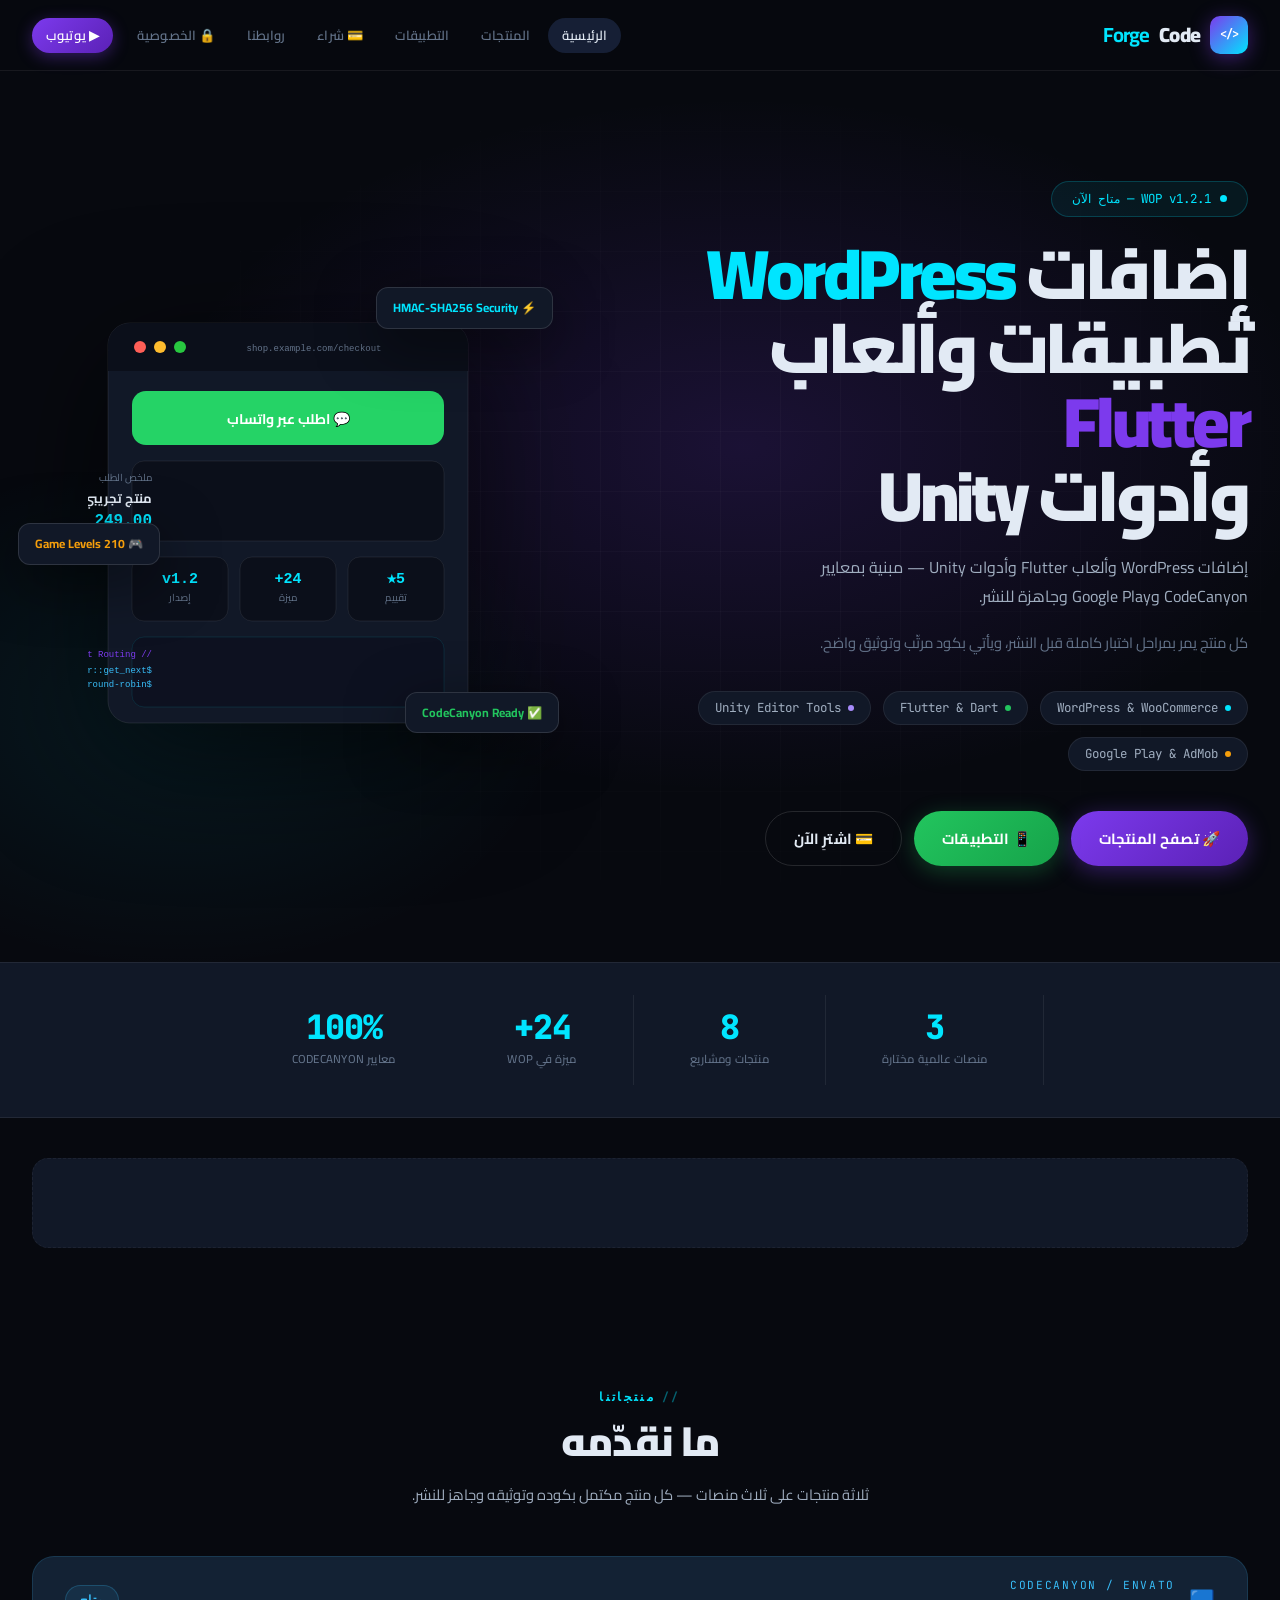
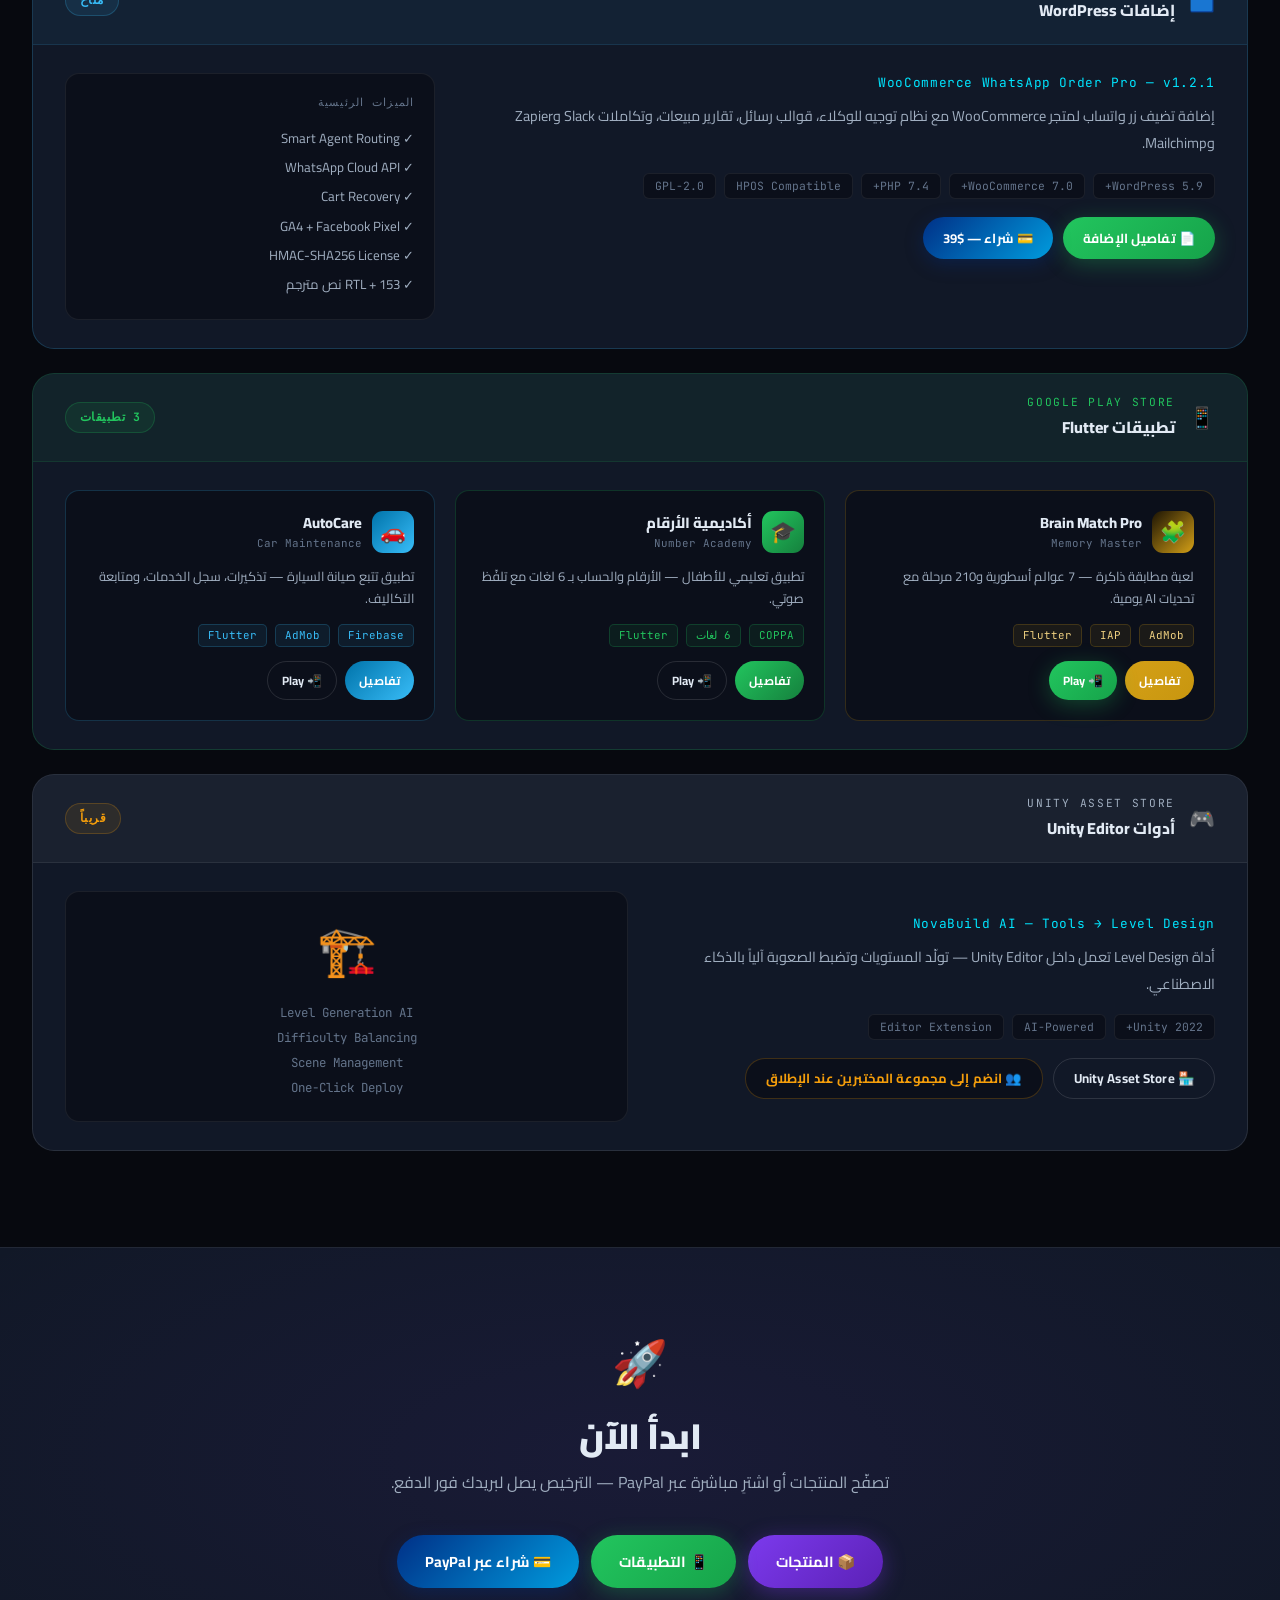
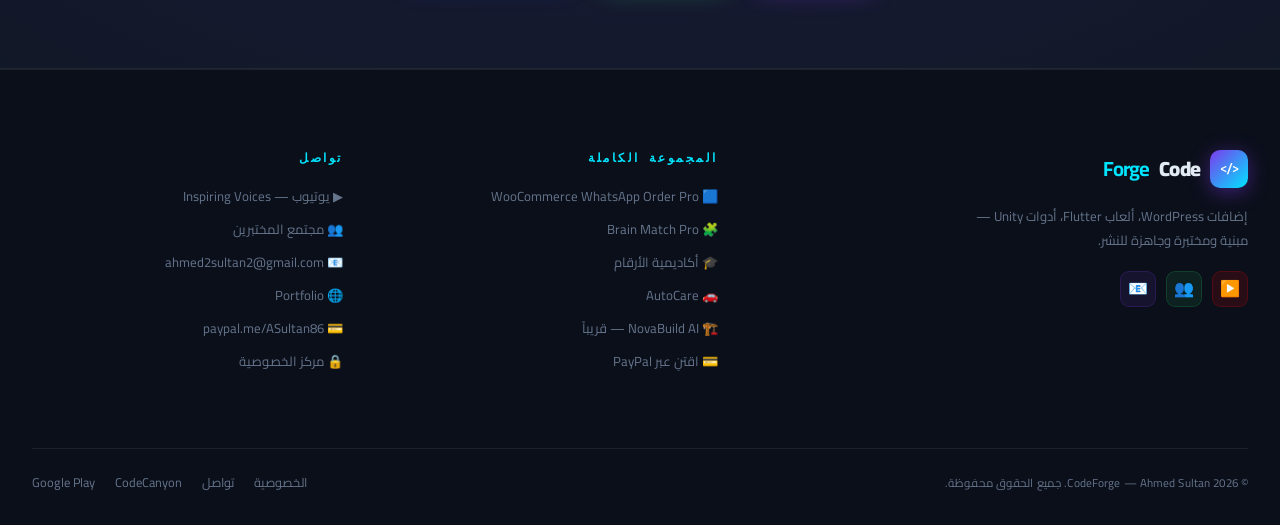
==== commit a2b1c3fa: "Update index.html" ====
--- a/index.html
+++ b/index.html
@@ -224,6 +224,469 @@
 .flinks{display:flex;gap:20px}.flinks a{color:var(--mu);font-size:.79rem;transition:color .2s}.flinks a:hover{color:var(--c1)}
 @media(max-width:1100px){.hero-inner,.pfeat,.bm-hero-inner{grid-template-columns:1fr}.pmed{border-right:none;border-top:1px solid var(--b)}.g3{grid-template-columns:1fr 1fr}.worlds-grid{grid-template-columns:repeat(4,1fr)}.modes-row{grid-template-columns:1fr 1fr}.related-apps{grid-template-columns:1fr}}
 @media(max-width:700px){.nlinks{display:none}.ham{display:flex}.g2,.g3{grid-template-columns:1fr}.fgr{grid-template-columns:1fr;gap:32px}.sgr{flex-direction:column}.si{border-right:none;border-bottom:1px solid var(--b);padding:16px 24px}.si:last-child{border-bottom:none}.pinfo{padding:28px}.hac{grid-template-columns:1fr}.hero{min-height:auto;padding:80px 0 64px}.brow{flex-direction:column}.brow .btn{justify-content:center}.pay-features{grid-template-columns:1fr}.worlds-grid{grid-template-columns:repeat(4,1fr)}.info-grid{grid-template-columns:1fr}.prv-rights{grid-template-columns:1fr}.prv-banner{flex-direction:column;text-align:center}}
+
+/* ══════════════════════════════════════
+   PROFESSIONAL TYPOGRAPHY SYSTEM
+══════════════════════════════════════ */
+
+/* Google Fonts upgrade */
+@import url('https://fonts.googleapis.com/css2?family=Cairo:wght@300;400;500;600;700;900&family=JetBrains+Mono:wght@400;600;700&display=swap');
+
+/* ── Type Scale ── */
+:root {
+  --ts-xs:   .72rem;   /* 11.5px — labels, caps, mono */
+  --ts-sm:   .82rem;   /* 13px   — captions, meta */
+  --ts-base: .92rem;   /* 14.7px — body text */
+  --ts-md:   1rem;     /* 16px   — lead text */
+  --ts-lg:   1.15rem;  /* 18.4px — card titles */
+  --ts-xl:   1.35rem;  /* 21.6px — section sub-heads */
+  --ts-2xl:  1.7rem;   /* 27px   — h3 major */
+  --ts-3xl:  2.1rem;   /* 33.6px — h2 medium */
+  --ts-4xl:  2.8rem;   /* 44.8px — h2 large */
+  --ts-hero: clamp(2.6rem, 5.5vw, 4.4rem);
+
+  /* Spacing scale */
+  --sp-1:  4px;
+  --sp-2:  8px;
+  --sp-3:  12px;
+  --sp-4:  16px;
+  --sp-5:  20px;
+  --sp-6:  24px;
+  --sp-8:  32px;
+  --sp-10: 40px;
+  --sp-12: 48px;
+  --sp-16: 64px;
+  --sp-20: 80px;
+  --sp-24: 96px;
+
+  /* Line heights */
+  --lh-tight:  1.1;
+  --lh-snug:   1.3;
+  --lh-normal: 1.6;
+  --lh-relaxed:1.85;
+  --lh-loose:  2.1;
+
+  /* Letter spacing */
+  --ls-tight:  -.03em;
+  --ls-normal:  0;
+  --ls-wide:   .05em;
+  --ls-wider:  .1em;
+  --ls-widest: .2em;
+}
+
+/* ── Global body typography ── */
+body {
+  font-size: 15px;
+  font-weight: 400;
+  -webkit-font-smoothing: antialiased;
+  -moz-osx-font-smoothing: grayscale;
+  text-rendering: optimizeLegibility;
+}
+
+/* ── Heading hierarchy ── */
+h1 {
+  font-size: var(--ts-hero);
+  font-weight: 900;
+  line-height: var(--lh-tight);
+  letter-spacing: var(--ls-tight);
+}
+h2 {
+  font-size: var(--ts-3xl);
+  font-weight: 900;
+  line-height: 1.2;
+  letter-spacing: -.04em;
+}
+h3 {
+  font-size: var(--ts-xl);
+  font-weight: 800;
+  line-height: 1.3;
+  letter-spacing: -.02em;
+}
+h4 {
+  font-size: var(--ts-lg);
+  font-weight: 700;
+  line-height: 1.4;
+}
+
+/* ── Section headers refined ── */
+h2.sec-t {
+  font-size: clamp(1.85rem, 3.2vw, 2.75rem);
+  font-weight: 900;
+  letter-spacing: -.04em;
+  line-height: 1.15;
+  margin-bottom: var(--sp-4);
+  color: var(--tx);
+}
+.lbl {
+  font-size: var(--ts-xs);
+  letter-spacing: var(--ls-widest);
+  font-weight: 700;
+  margin-bottom: var(--sp-3);
+  text-transform: uppercase;
+}
+.sub {
+  font-size: var(--ts-base);
+  line-height: var(--lh-relaxed);
+  color: var(--tx2);
+  max-width: 580px;
+  font-weight: 400;
+}
+.sh { margin-bottom: var(--sp-12); }
+.sh-c .sub { margin: 0 auto; }
+
+/* ── NAV typography ── */
+.nlinks a {
+  font-size: var(--ts-sm);
+  font-weight: 600;
+  letter-spacing: .01em;
+  padding: 7px 14px;
+}
+.logo { font-size: 1.28rem; letter-spacing: -.04em; }
+
+/* ── Hero typography ── */
+.hero h1 {
+  font-size: var(--ts-hero);
+  letter-spacing: -.05em;
+  line-height: 1.05;
+  margin-bottom: var(--sp-5);
+}
+.hero .desc {
+  font-size: var(--ts-md);
+  line-height: var(--lh-relaxed);
+  font-weight: 400;
+  margin-bottom: var(--sp-4);
+  max-width: 500px;
+}
+.hero .desc2 {
+  font-size: var(--ts-base);
+  line-height: var(--lh-loose);
+  color: var(--mu);
+  margin-bottom: var(--sp-8);
+  max-width: 480px;
+}
+
+/* ── Feature cards typography ── */
+.fc h3 {
+  font-size: 1.02rem;
+  font-weight: 800;
+  margin-bottom: var(--sp-2);
+  letter-spacing: -.01em;
+}
+.fc p {
+  font-size: var(--ts-sm);
+  line-height: var(--lh-relaxed);
+  color: var(--tx2);
+}
+
+/* ── App cards typography ── */
+.an {
+  font-size: 1.1rem;
+  font-weight: 900;
+  letter-spacing: -.03em;
+  margin: var(--sp-2) 0 var(--sp-2);
+}
+.ad {
+  font-size: var(--ts-sm);
+  line-height: var(--lh-relaxed);
+}
+.af li { font-size: var(--ts-sm); line-height: 1.5; }
+
+/* ── Info blocks typography ── */
+.info-block h4 {
+  font-size: .9rem;
+  font-weight: 800;
+  letter-spacing: -.01em;
+  margin-bottom: var(--sp-3);
+}
+.info-block li {
+  font-size: var(--ts-sm);
+  line-height: 1.65;
+}
+
+/* ── Product panel typography ── */
+.pname {
+  font-size: 1.85rem;
+  font-weight: 900;
+  line-height: 1.1;
+  letter-spacing: -.05em;
+  margin: var(--sp-3) 0 var(--sp-3);
+}
+.pdesc {
+  font-size: var(--ts-base);
+  line-height: var(--lh-relaxed);
+  color: var(--tx2);
+  margin-bottom: var(--sp-6);
+}
+.fl li { font-size: var(--ts-base); padding: 9px 0; }
+
+/* ── Stats bar ── */
+.si .v {
+  font-size: 2.1rem;
+  font-weight: 800;
+  letter-spacing: -.03em;
+}
+.si .k {
+  font-size: var(--ts-xs);
+  letter-spacing: .02em;
+  font-weight: 500;
+  text-transform: uppercase;
+  margin-top: 6px;
+}
+
+/* ── Tags ── */
+.tag {
+  font-size: var(--ts-xs);
+  font-weight: 700;
+  letter-spacing: .04em;
+  padding: 5px 14px;
+}
+
+/* ── Buttons ── */
+.btn {
+  font-size: var(--ts-base);
+  font-weight: 700;
+  letter-spacing: .01em;
+  padding: 13px 28px;
+  border-radius: 32px;
+  gap: 9px;
+}
+.btn-sm { padding: 9px 20px; font-size: var(--ts-sm); }
+
+/* ── Privacy & Links ── */
+.prv-section-hd h3 { font-size: .95rem; font-weight: 700; }
+.prv-p { font-size: var(--ts-sm); line-height: var(--lh-relaxed); }
+.prv-ul li { font-size: var(--ts-sm); line-height: 1.7; }
+.lkd h3 { font-size: .92rem; font-weight: 700; letter-spacing: -.01em; }
+.lkd p  { font-size: var(--ts-xs); letter-spacing: .01em; }
+
+/* ── Footer ── */
+.fbrand p { font-size: var(--ts-sm); line-height: var(--lh-relaxed); }
+.fcol h4  { font-size: var(--ts-xs); letter-spacing: var(--ls-widest); }
+.fcol li a{ font-size: var(--ts-sm); }
+.fbot p   { font-size: var(--ts-xs); letter-spacing: .01em; }
+
+/* ══════════════════════════════════════
+   SPACING & LAYOUT REFINEMENTS
+══════════════════════════════════════ */
+
+/* ── Sections ── */
+.sec    { padding: var(--sp-24) 0; }
+.sec-sm { padding: var(--sp-16) 0; }
+.wrap   { padding: 0 var(--sp-8); max-width: 1280px; }
+
+/* ── NAV height & spacing ── */
+.ni { height: 70px; padding: 0 var(--sp-8); gap: var(--sp-4); }
+.nlinks { gap: var(--sp-1); }
+
+/* ── Hero spacing ── */
+.hero { padding: 110px 0 96px; }
+.hero-inner { gap: 80px; }
+.hero-pills { gap: var(--sp-3); margin-bottom: var(--sp-10); }
+.pill { padding: 6px 16px; gap: 7px; border-radius: 32px; }
+.hbadge { padding: 7px 20px; margin-bottom: var(--sp-5); }
+.brow { gap: var(--sp-3); }
+
+/* ── Stats bar ── */
+.sbar  { padding: var(--sp-8) 0; }
+.si    { padding: var(--sp-4) 56px; }
+
+/* ── Section headers ── */
+.sh    { margin-bottom: var(--sp-12); }
+.sh-c  { margin-bottom: var(--sp-12); }
+
+/* ── Feature cards ── */
+.g3 { gap: var(--sp-5); }
+.g2 { gap: var(--sp-5); }
+.fc { padding: var(--sp-8); border-radius: 18px; }
+.fc-ico { width: 54px; height: 54px; border-radius: 15px; margin-bottom: var(--sp-5); font-size: 1.55rem; }
+
+/* ── Platform cards ── */
+.platform-card { padding: 44px var(--sp-8); border-radius: 22px; gap: 0; }
+.platform-card .pico-wrap { width: 76px; height: 76px; margin-bottom: var(--sp-5); font-size: 2rem; }
+.platform-card h3 { margin-bottom: var(--sp-3); }
+.platform-card p  { margin-bottom: var(--sp-5); }
+
+/* ── Product panel ── */
+.pfeat  { border-radius: 24px; margin-bottom: var(--sp-12); }
+.pinfo  { padding: var(--sp-12) var(--sp-12) var(--sp-12); }
+.ppr    { margin-bottom: var(--sp-8); gap: var(--sp-5); }
+.price  { font-size: 2.8rem; }
+.fl     { margin-bottom: var(--sp-8); }
+.fl li  { padding: 9px 0; gap: var(--sp-3); }
+.fl li .chk { width: 22px; height: 22px; }
+.mtabs  {}
+.mt     { padding: 15px var(--sp-4); }
+
+/* ── App cards ── */
+.g3.apps-g { gap: var(--sp-6); }
+.ac-card { padding: var(--sp-8) var(--sp-6); border-radius: 22px; gap: 0; }
+.aico { width: 80px; height: 80px; border-radius: 22px; margin-bottom: var(--sp-5); font-size: 2.1rem; }
+.af   { margin-bottom: var(--sp-5); }
+.af li { padding: 6px 0; gap: var(--sp-2); }
+
+/* ── Horizontal app cards ── */
+.hac { border-radius: 22px; }
+.hac-ico  { padding: var(--sp-8) var(--sp-5); gap: var(--sp-3); }
+.hac-ico .ico { font-size: 3rem; }
+.hac-body { padding: var(--sp-8); }
+.hac-body h3 { margin-bottom: var(--sp-3); }
+.hac-body p  { margin-bottom: var(--sp-5); }
+.chips { gap: var(--sp-2); margin-bottom: var(--sp-5); }
+.chip  { padding: 4px 12px; font-size: .7rem; border-radius: 6px; }
+
+/* ── Info blocks ── */
+.info-grid  { gap: var(--sp-5); margin-bottom: var(--sp-8); }
+.info-block { padding: var(--sp-6); border-radius: 18px; }
+.info-block h4 { margin-bottom: var(--sp-4); }
+.info-block li { padding: 7px 0; gap: var(--sp-2); }
+
+/* ── Mode cards ── */
+.modes-row { gap: var(--sp-4); margin-bottom: var(--sp-12); }
+.mode-card { padding: var(--sp-6) var(--sp-5); border-radius: 16px; }
+.mode-card .mi { margin-bottom: var(--sp-3); }
+.mode-card h4  { margin-bottom: var(--sp-2); }
+
+/* ── Economy table ── */
+.econ-table th { padding: 13px var(--sp-5); }
+.econ-table td { padding: 13px var(--sp-5); }
+
+/* ── Worlds grid ── */
+.worlds-grid { gap: var(--sp-3); margin-bottom: var(--sp-10); }
+.world-c { padding: var(--sp-5) var(--sp-2); border-radius: 14px; }
+.world-c .wi  { font-size: 2rem; margin-bottom: var(--sp-2); }
+.world-c .wn  { font-size: .62rem; letter-spacing: .18em; }
+.world-c .wch { font-size: .58rem; margin-top: var(--sp-1); }
+
+/* ── Related apps ── */
+.related-apps { gap: var(--sp-5); margin-top: var(--sp-16); }
+.ra-card { padding: var(--sp-6); border-radius: 18px; gap: var(--sp-4); }
+.ra-ico  { width: 56px; height: 56px; border-radius: 15px; font-size: 1.7rem; }
+.ra-info h4 { font-size: var(--ts-base); margin-bottom: var(--sp-1); }
+.ra-info p  { font-size: var(--ts-xs); }
+
+/* ── Links ── */
+.lgr { gap: var(--sp-4); }
+.lk  { padding: var(--sp-5) var(--sp-6); border-radius: 16px; gap: var(--sp-4); }
+.lki { width: 48px; height: 48px; border-radius: 13px; }
+
+/* ── CTA section ── */
+.cta-sec { padding: var(--sp-20) 0; }
+.cta-sec h2 { font-size: 2.2rem; margin-bottom: var(--sp-3); }
+.cta-sec p  { margin-bottom: var(--sp-10); }
+
+/* ── Hbox ── */
+.hbox { padding: var(--sp-5) var(--sp-6); border-radius: 16px; gap: var(--sp-4); }
+
+/* ── PayPal ── */
+.paybx { padding: var(--sp-12); border-radius: 26px; max-width: 560px; }
+.paybx h3 { margin-bottom: var(--sp-3); }
+.paybx>p  { margin-bottom: var(--sp-8); }
+.pay-features { gap: var(--sp-3); margin: var(--sp-6) 0; }
+.pay-feat     { padding: var(--sp-4) var(--sp-5); border-radius: 14px; }
+.pay-feat .pf-ico { margin-bottom: var(--sp-2); }
+
+/* ── Privacy ── */
+.prv-hub  { gap: var(--sp-5); margin-bottom: var(--sp-12); }
+.prv-card { padding: var(--sp-8) var(--sp-7); border-radius: 22px; }
+.prv-card-ico { width: 62px; height: 62px; border-radius: 18px; margin-bottom: var(--sp-5); }
+.prv-card h3  { margin-bottom: var(--sp-3); }
+.prv-card p   { margin-bottom: var(--sp-5); }
+.prv-banner   { padding: var(--sp-10); border-radius: 22px; margin-bottom: var(--sp-10); gap: var(--sp-7); }
+.prv-banner-ico { width: 82px; height: 82px; }
+.prv-banner h2  { font-size: 1.65rem; margin-bottom: var(--sp-2); }
+.prv-body { gap: var(--sp-3); }
+.prv-section { border-radius: 16px; }
+.prv-section-hd { padding: 18px var(--sp-6); gap: var(--sp-4); }
+.prv-sico   { width: 38px; height: 38px; border-radius: 10px; }
+.prv-section-body { padding: 0 var(--sp-6) var(--sp-6); }
+.prv-p  { margin-bottom: var(--sp-3); }
+.prv-ul li { padding: 8px 0; gap: var(--sp-3); }
+.prv-tbl th, .prv-tbl td { padding: 12px var(--sp-5); }
+.prv-comp-chip { padding: 5px 14px; border-radius: 8px; }
+.prv-contact { padding: var(--sp-6); border-radius: 15px; gap: var(--sp-5); }
+.prv-rights { gap: var(--sp-3); margin: var(--sp-4) 0; }
+.prv-right-item { padding: var(--sp-4) var(--sp-5); border-radius: 12px; gap: var(--sp-3); }
+.prv-updated { padding: 13px var(--sp-5); border-radius: 12px; margin-top: var(--sp-6); }
+.prv-info-note { padding: var(--sp-5) var(--sp-6); border-radius: 16px; gap: var(--sp-4); }
+.prv-back { padding: 11px var(--sp-6); border-radius: 32px; margin-bottom: var(--sp-8); }
+.prv-perm { padding: var(--sp-4) var(--sp-5); border-radius: 13px; margin: var(--sp-2) 0; gap: var(--sp-4); }
+
+/* ── CS Box ── */
+.cs-box { padding: var(--sp-12); border-radius: 22px; gap: var(--sp-4); }
+
+/* ── Ads ── */
+.adu      { border-radius: 16px; margin: var(--sp-10) 0; }
+.adu-tall { min-height: 280px; }
+
+/* ── Spec cols ── */
+.specs-box { padding: var(--sp-12); border-radius: 24px; margin-bottom: var(--sp-12); }
+.spec-col  { padding: var(--sp-5) var(--sp-6); border-radius: 14px; }
+.spec-col .spec-hd { margin-bottom: var(--sp-3); letter-spacing: .18em; }
+.spec-col ul { line-height: 2.4; }
+
+/* ── Footer ── */
+footer      { padding: var(--sp-20) 0 var(--sp-8); }
+.fgr        { gap: var(--sp-16); margin-bottom: var(--sp-16); }
+.fbrand p   { margin-top: var(--sp-4); max-width: 280px; }
+.fcol h4    { margin-bottom: var(--sp-5); letter-spacing: .22em; }
+.fcol li    { margin-bottom: var(--sp-3); }
+.fbot       { padding-top: var(--sp-6); gap: var(--sp-4); }
+.flinks     { gap: var(--sp-5); }
+
+/* ── BM hero spacing ── */
+.bm-hero       { padding: 88px 0 64px; }
+.bm-hero-inner { gap: 64px; }
+.bm-title      { font-size: clamp(2.6rem,5.5vw,4.2rem); margin-bottom: var(--sp-5); line-height: 1.0; }
+
+/* ══════════════════════════════════════
+   DIVIDERS & VISUAL SEPARATORS
+══════════════════════════════════════ */
+
+/* Subtle border between major sections */
+.sec + .sec { border-top: 1px solid var(--b); }
+
+/* ── Consistent card shadows ── */
+.fc:hover,
+.ac-card:hover,
+.hac:hover,
+.platform-card:hover,
+.prv-card:hover,
+.ra-card:hover,
+.lk:hover {
+  box-shadow: 0 20px 52px rgba(0,0,0,.42), 0 4px 16px rgba(0,0,0,.24);
+}
+
+/* ══════════════════════════════════════
+   RESPONSIVE TYPOGRAPHY
+══════════════════════════════════════ */
+@media(max-width:900px) {
+  .sec     { padding: var(--sp-16) 0; }
+  .wrap    { padding: 0 var(--sp-5); }
+  .pinfo   { padding: var(--sp-8); }
+  .g2,.g3  { gap: var(--sp-4); }
+  .info-grid { gap: var(--sp-4); }
+  .modes-row { grid-template-columns: 1fr 1fr; gap: var(--sp-3); }
+  .worlds-grid { grid-template-columns: repeat(4,1fr); gap: var(--sp-2); }
+  .fgr     { gap: var(--sp-10); }
+}
+@media(max-width:600px) {
+  .sec     { padding: var(--sp-12) 0; }
+  .sh      { margin-bottom: var(--sp-8); }
+  .wrap    { padding: 0 var(--sp-4); }
+  .ni      { padding: 0 var(--sp-5); height: 64px; }
+  .hero    { padding: 80px 0 56px; }
+  .hero h1 { font-size: 2.4rem; }
+  .brow    { gap: var(--sp-3); }
+  .si      { padding: var(--sp-4) var(--sp-5); }
+  .bm-hero { padding: 68px 0 48px; }
+  .bm-title{ font-size: 2.5rem; }
+  .fgr     { gap: var(--sp-8); }
+  .paybx   { padding: var(--sp-8); }
+  h2.sec-t { font-size: 1.75rem; }
+  .pname   { font-size: 1.6rem; }
+  .worlds-grid { grid-template-columns: repeat(4,1fr); gap: var(--sp-2); }
+  .world-c { padding: var(--sp-3) var(--sp-1); }
+}
 </style>
 </head>
 <body>
@@ -240,7 +703,6 @@
     <li><a href="#" id="lb" onclick="show('buy');return false">💳 شراء</a></li>
     <li><a href="#" id="ll" onclick="show('links');return false">روابطنا</a></li>
     <li><a href="#" id="lv" onclick="show('privacy');return false">🔒 الخصوصية</a></li>
-    <li><a href="https://gpthub21.blogspot.com/" target="_blank" rel="noopener">المدونة</a></li>
     <li><a href="https://www.youtube.com/@Inspiring_voices493" target="_blank" rel="noopener" class="cta">▶ يوتيوب</a></li>
   </ul>
   <button class="ham" onclick="toggleMnu()" aria-label="قائمة"><span></span><span></span><span></span></button>
@@ -256,7 +718,6 @@
   <a href="#" onclick="show('buy');closeMnu();return false">💳 شراء / PayPal</a>
   <a href="#" onclick="show('links');closeMnu();return false">🔗 روابطنا</a>
   <a href="#" onclick="show('privacy');closeMnu();return false">🔒 الخصوصية</a>
-  <a href="https://gpthub21.blogspot.com/" target="_blank" rel="noopener">📝 المدونة</a>
   <a href="https://www.youtube.com/@Inspiring_voices493" target="_blank" rel="noopener">▶ يوتيوب</a>
 </div>
 
@@ -267,10 +728,10 @@
   <div class="wrap">
     <div class="hero-inner">
       <div>
-        <div class="hbadge"><em></em> v1.2.1 — الإصدار الأخير متاح الآن</div>
-        <h1>أدوات تطوير<br><span class="a1">احترافية</span> لكل<br><span class="a2">مطوّر طموح</span></h1>
-        <p class="desc">نُبدع في بناء إضافات WordPress وألعاب Flutter وأدوات Unity — بمعايير الإنتاج العالمية وشغف حقيقي بكل تفصيلة.</p>
-        <p class="desc2">كل ما تراه في CodeForge وُلد من حاجة فعلية، وحُقِن بمئات ساعات التطوير والاختبار، ليصل إليك جاهزاً للنشر.</p>
+        <div class="hbadge"><em></em> WOP v1.2.1 — متاح الآن</div>
+        <h1>إضافات <span class="a1">WordPress</span><br>تطبيقات وألعاب <span class="a2">Flutter</span><br>وأدوات Unity</h1>
+        <p class="desc">إضافات WordPress وألعاب Flutter وأدوات Unity — مبنية بمعايير CodeCanyon وGoogle Play وجاهزة للنشر.</p>
+        <p class="desc2">كل منتج يمر بمراحل اختبار كاملة قبل النشر، ويأتي بكود مرتّب وتوثيق واضح.</p>
         <div class="hero-pills">
           <div class="pill"><div class="dot" style="background:var(--c1)"></div>WordPress &amp; WooCommerce</div>
           <div class="pill"><div class="dot" style="background:var(--gr)"></div>Flutter &amp; Dart</div>
@@ -329,55 +790,171 @@
 
 <section class="sec"><div class="wrap">
   <div class="sh sh-c">
-    <div class="lbl">حضورنا العالمي</div>
-    <h2 class="sec-t">نختار الأفضل لكل تجربة</h2>
-    <p class="sub">حضور متميز في أرقى منصات التطوير والنشر العالمية — لأن جودة المنتج تستحق منصة بمستواها.</p>
-  </div>
-  <div class="g3">
-    <button class="platform-card" onclick="show('products')" style="border-color:rgba(56,189,248,.18)">
-      <div class="pico-wrap" style="background:linear-gradient(135deg,rgba(56,189,248,.15),rgba(56,189,248,.05));border:1px solid rgba(56,189,248,.2)">🟦</div>
-      <div class="tag tag-b" style="margin-bottom:14px">CodeCanyon / Envato</div>
-      <h3>إضافات WooCommerce</h3>
-      <p>إضافات WordPress تُبنى بمعايير Envato الصارمة وتُختبر مع كل إصدار جديد من WooCommerce.</p>
-      <div class="p-count">1 إضافة متاحة · المزيد قريباً</div>
-    </button>
-    <button class="platform-card" onclick="show('apps')" style="border-color:rgba(255,255,255,.1)">
-      <div class="pico-wrap" style="background:rgba(255,255,255,.06);border:1px solid var(--b)">🎮</div>
-      <div class="tag tag-w" style="margin-bottom:14px">Unity Asset Store</div>
-      <h3>أدوات Unity Editor</h3>
-      <p>أدوات Editor تعمل مباشرة داخل Unity وتوفّر ساعات من البرمجة المتكررة على مطوري الألعاب.</p>
-      <div class="p-count">NovaBuild AI — قريباً</div>
-    </button>
-    <button class="platform-card" onclick="show('apps')" style="border-color:rgba(34,197,94,.18)">
-      <div class="pico-wrap" style="background:linear-gradient(135deg,rgba(34,197,94,.15),rgba(34,197,94,.04));border:1px solid rgba(34,197,94,.2)">📱</div>
-      <div class="tag tag-g" style="margin-bottom:14px">Google Play Store</div>
-      <h3>تطبيقات Flutter</h3>
-      <p>ألعاب وتطبيقات أندرويد مبنية بـ Flutter مع AdMob وFirebase وIAP مدمجة باحترافية.</p>
-      <div class="p-count">3 تطبيقات متاحة الآن</div>
-    </button>
-  </div>
+    <div class="lbl">منتجاتنا</div>
+    <h2 class="sec-t">ما نقدّمه</h2>
+    <p class="sub">ثلاثة منتجات على ثلاث منصات — كل منتج مكتمل بكوده وتوثيقه وجاهز للنشر.</p>
+  </div>
+
+  <!-- ── CodeCanyon ── -->
+  <div style="background:var(--s);border:1px solid rgba(56,189,248,.2);border-radius:22px;overflow:hidden;margin-bottom:24px">
+    <div style="background:rgba(56,189,248,.06);padding:20px 32px;border-bottom:1px solid rgba(56,189,248,.12);display:flex;align-items:center;gap:14px">
+      <span style="font-size:1.3rem">🟦</span>
+      <div>
+        <div style="font-family:var(--mo);font-size:.7rem;color:#38bdf8;letter-spacing:.15em;text-transform:uppercase;margin-bottom:3px">CodeCanyon / Envato</div>
+        <div style="font-weight:800;font-size:1rem;color:var(--tx)">إضافات WordPress</div>
+      </div>
+      <div style="margin-right:auto"><div class="tag tag-b">متاح</div></div>
+    </div>
+    <div style="padding:28px 32px;display:grid;grid-template-columns:1fr 1fr 1fr;gap:20px;align-items:start">
+      <div style="grid-column:1/3">
+        <div style="font-size:.8rem;font-family:var(--mo);color:var(--c1);margin-bottom:10px;letter-spacing:.05em">WooCommerce WhatsApp Order Pro — v1.2.1</div>
+        <p style="font-size:.9rem;color:var(--tx2);line-height:1.85;margin-bottom:16px">إضافة تضيف زر واتساب لمتجر WooCommerce مع نظام توجيه للوكلاء، قوالب رسائل، تقارير مبيعات، وتكاملات Slack وZapier وMailchimp.</p>
+        <div style="display:flex;gap:8px;flex-wrap:wrap;margin-bottom:18px">
+          <span style="background:var(--bg2);border:1px solid var(--b);border-radius:6px;padding:3px 11px;font-size:.71rem;font-family:var(--mo);color:var(--mu)">WordPress 5.9+</span>
+          <span style="background:var(--bg2);border:1px solid var(--b);border-radius:6px;padding:3px 11px;font-size:.71rem;font-family:var(--mo);color:var(--mu)">WooCommerce 7.0+</span>
+          <span style="background:var(--bg2);border:1px solid var(--b);border-radius:6px;padding:3px 11px;font-size:.71rem;font-family:var(--mo);color:var(--mu)">PHP 7.4+</span>
+          <span style="background:var(--bg2);border:1px solid var(--b);border-radius:6px;padding:3px 11px;font-size:.71rem;font-family:var(--mo);color:var(--mu)">HPOS Compatible</span>
+          <span style="background:var(--bg2);border:1px solid var(--b);border-radius:6px;padding:3px 11px;font-size:.71rem;font-family:var(--mo);color:var(--mu)">GPL-2.0</span>
+        </div>
+        <div style="display:flex;gap:10px;flex-wrap:wrap">
+          <button class="btn btn-g btn-sm" onclick="show('products')">📄 تفاصيل الإضافة</button>
+          <button class="btn btn-pay btn-sm" onclick="show('buy')">💳 شراء — $39</button>
+        </div>
+      </div>
+      <div style="background:var(--bg2);border:1px solid var(--b);border-radius:14px;padding:20px">
+        <div style="font-size:.7rem;font-family:var(--mo);color:var(--mu);letter-spacing:.1em;margin-bottom:12px;text-transform:uppercase">الميزات الرئيسية</div>
+        <ul style="list-style:none;font-size:.83rem;color:var(--tx2);line-height:2.2">
+          <li>✓ Smart Agent Routing</li>
+          <li>✓ WhatsApp Cloud API</li>
+          <li>✓ Cart Recovery</li>
+          <li>✓ GA4 + Facebook Pixel</li>
+          <li>✓ HMAC-SHA256 License</li>
+          <li>✓ RTL + 153 نص مترجم</li>
+        </ul>
+      </div>
+    </div>
+  </div>
+
+  <!-- ── Google Play ── -->
+  <div style="background:var(--s);border:1px solid rgba(34,197,94,.2);border-radius:22px;overflow:hidden;margin-bottom:24px">
+    <div style="background:rgba(34,197,94,.06);padding:20px 32px;border-bottom:1px solid rgba(34,197,94,.12);display:flex;align-items:center;gap:14px">
+      <span style="font-size:1.3rem">📱</span>
+      <div>
+        <div style="font-family:var(--mo);font-size:.7rem;color:var(--gr);letter-spacing:.15em;text-transform:uppercase;margin-bottom:3px">Google Play Store</div>
+        <div style="font-weight:800;font-size:1rem;color:var(--tx)">تطبيقات Flutter</div>
+      </div>
+      <div style="margin-right:auto"><div class="tag tag-g">3 تطبيقات</div></div>
+    </div>
+    <div style="padding:28px 32px;display:grid;grid-template-columns:1fr 1fr 1fr;gap:20px">
+
+      <!-- Brain Match -->
+      <div style="background:var(--bg2);border:1px solid rgba(212,160,23,.2);border-radius:14px;padding:20px">
+        <div style="display:flex;align-items:center;gap:10px;margin-bottom:12px">
+          <div style="width:42px;height:42px;border-radius:11px;background:linear-gradient(135deg,#1C1404,#D4A017);display:flex;align-items:center;justify-content:center;font-size:1.3rem;flex-shrink:0">🧩</div>
+          <div>
+            <div style="font-weight:800;font-size:.92rem">Brain Match Pro</div>
+            <div style="font-size:.68rem;color:var(--mu);font-family:var(--mo)">Memory Master</div>
+          </div>
+        </div>
+        <p style="font-size:.81rem;color:var(--tx2);line-height:1.75;margin-bottom:14px">لعبة مطابقة ذاكرة — 7 عوالم أسطورية و210 مرحلة مع تحديات AI يومية.</p>
+        <div style="display:flex;gap:8px;flex-wrap:wrap;margin-bottom:14px">
+          <span style="background:rgba(212,160,23,.08);border:1px solid rgba(212,160,23,.2);border-radius:5px;padding:2px 9px;font-size:.68rem;font-family:var(--mo);color:var(--goldl)">AdMob</span>
+          <span style="background:rgba(212,160,23,.08);border:1px solid rgba(212,160,23,.2);border-radius:5px;padding:2px 9px;font-size:.68rem;font-family:var(--mo);color:var(--goldl)">IAP</span>
+          <span style="background:rgba(212,160,23,.08);border:1px solid rgba(212,160,23,.2);border-radius:5px;padding:2px 9px;font-size:.68rem;font-family:var(--mo);color:var(--goldl)">Flutter</span>
+        </div>
+        <div style="display:flex;gap:8px">
+          <button class="btn btn-sm" style="background:linear-gradient(135deg,#D4A017,#c8960f);color:#fff;padding:8px 14px;font-size:.75rem;border-radius:20px" onclick="show('brain-match')">تفاصيل</button>
+          <a href="https://play.google.com/store/apps/details?id=com.gpthub.memory_master" target="_blank" rel="noopener" class="btn btn-g btn-sm" style="padding:8px 14px;font-size:.75rem">📲 Play</a>
+        </div>
+      </div>
+
+      <!-- Numbers Academy -->
+      <div style="background:var(--bg2);border:1px solid rgba(34,197,94,.2);border-radius:14px;padding:20px">
+        <div style="display:flex;align-items:center;gap:10px;margin-bottom:12px">
+          <div style="width:42px;height:42px;border-radius:11px;background:linear-gradient(135deg,#22c55e,#15803d);display:flex;align-items:center;justify-content:center;font-size:1.3rem;flex-shrink:0">🎓</div>
+          <div>
+            <div style="font-weight:800;font-size:.92rem">أكاديمية الأرقام</div>
+            <div style="font-size:.68rem;color:var(--mu);font-family:var(--mo)">Number Academy</div>
+          </div>
+        </div>
+        <p style="font-size:.81rem;color:var(--tx2);line-height:1.75;margin-bottom:14px">تطبيق تعليمي للأطفال — الأرقام والحساب بـ 6 لغات مع تلفّظ صوتي.</p>
+        <div style="display:flex;gap:8px;flex-wrap:wrap;margin-bottom:14px">
+          <span style="background:rgba(34,197,94,.08);border:1px solid rgba(34,197,94,.2);border-radius:5px;padding:2px 9px;font-size:.68rem;font-family:var(--mo);color:var(--gr)">COPPA</span>
+          <span style="background:rgba(34,197,94,.08);border:1px solid rgba(34,197,94,.2);border-radius:5px;padding:2px 9px;font-size:.68rem;font-family:var(--mo);color:var(--gr)">6 لغات</span>
+          <span style="background:rgba(34,197,94,.08);border:1px solid rgba(34,197,94,.2);border-radius:5px;padding:2px 9px;font-size:.68rem;font-family:var(--mo);color:var(--gr)">Flutter</span>
+        </div>
+        <div style="display:flex;gap:8px">
+          <button class="btn btn-sm" style="background:linear-gradient(135deg,#22c55e,#15803d);color:#fff;padding:8px 14px;font-size:.75rem;border-radius:20px" onclick="show('numbers-app')">تفاصيل</button>
+          <a href="https://play.google.com/store/apps/details?id=com.gpthub.speak_numbers" target="_blank" rel="noopener" class="btn btn-o btn-sm" style="padding:8px 14px;font-size:.75rem">📲 Play</a>
+        </div>
+      </div>
+
+      <!-- AutoCare -->
+      <div style="background:var(--bg2);border:1px solid rgba(56,189,248,.2);border-radius:14px;padding:20px">
+        <div style="display:flex;align-items:center;gap:10px;margin-bottom:12px">
+          <div style="width:42px;height:42px;border-radius:11px;background:linear-gradient(135deg,#0073aa,#38bdf8);display:flex;align-items:center;justify-content:center;font-size:1.3rem;flex-shrink:0">🚗</div>
+          <div>
+            <div style="font-weight:800;font-size:.92rem">AutoCare</div>
+            <div style="font-size:.68rem;color:var(--mu);font-family:var(--mo)">Car Maintenance</div>
+          </div>
+        </div>
+        <p style="font-size:.81rem;color:var(--tx2);line-height:1.75;margin-bottom:14px">تطبيق تتبع صيانة السيارة — تذكيرات، سجل الخدمات، ومتابعة التكاليف.</p>
+        <div style="display:flex;gap:8px;flex-wrap:wrap;margin-bottom:14px">
+          <span style="background:rgba(56,189,248,.08);border:1px solid rgba(56,189,248,.2);border-radius:5px;padding:2px 9px;font-size:.68rem;font-family:var(--mo);color:#38bdf8">Firebase</span>
+          <span style="background:rgba(56,189,248,.08);border:1px solid rgba(56,189,248,.2);border-radius:5px;padding:2px 9px;font-size:.68rem;font-family:var(--mo);color:#38bdf8">AdMob</span>
+          <span style="background:rgba(56,189,248,.08);border:1px solid rgba(56,189,248,.2);border-radius:5px;padding:2px 9px;font-size:.68rem;font-family:var(--mo);color:#38bdf8">Flutter</span>
+        </div>
+        <div style="display:flex;gap:8px">
+          <button class="btn btn-sm" style="background:linear-gradient(135deg,#0073aa,#38bdf8);color:#fff;padding:8px 14px;font-size:.75rem;border-radius:20px" onclick="show('autocare-app')">تفاصيل</button>
+          <a href="https://play.google.com/store/apps/details?id=com.gpthub.auto_care" target="_blank" rel="noopener" class="btn btn-o btn-sm" style="padding:8px 14px;font-size:.75rem">📲 Play</a>
+        </div>
+      </div>
+    </div>
+  </div>
+
+  <!-- ── Unity Asset Store ── -->
+  <div style="background:var(--s);border:1px solid rgba(255,255,255,.1);border-radius:22px;overflow:hidden">
+    <div style="background:rgba(255,255,255,.04);padding:20px 32px;border-bottom:1px solid rgba(255,255,255,.07);display:flex;align-items:center;gap:14px">
+      <span style="font-size:1.3rem">🎮</span>
+      <div>
+        <div style="font-family:var(--mo);font-size:.7rem;color:var(--tx2);letter-spacing:.15em;text-transform:uppercase;margin-bottom:3px">Unity Asset Store</div>
+        <div style="font-weight:800;font-size:1rem;color:var(--tx)">أدوات Unity Editor</div>
+      </div>
+      <div style="margin-right:auto"><div class="tag tag-w" style="background:rgba(245,158,11,.09);border-color:rgba(245,158,11,.22);color:var(--c3)">قريباً</div></div>
+    </div>
+    <div style="padding:28px 32px;display:grid;grid-template-columns:1fr 1fr;gap:24px;align-items:center">
+      <div>
+        <div style="font-size:.8rem;font-family:var(--mo);color:var(--c1);margin-bottom:10px;letter-spacing:.05em">NovaBuild AI — Tools → Level Design</div>
+        <p style="font-size:.9rem;color:var(--tx2);line-height:1.85;margin-bottom:16px">أداة Level Design تعمل داخل Unity Editor — تولّد المستويات وتضبط الصعوبة آلياً بالذكاء الاصطناعي.</p>
+        <div style="display:flex;gap:8px;flex-wrap:wrap;margin-bottom:18px">
+          <span style="background:var(--bg2);border:1px solid var(--b);border-radius:6px;padding:3px 11px;font-size:.71rem;font-family:var(--mo);color:var(--mu)">Unity 2022+</span>
+          <span style="background:var(--bg2);border:1px solid var(--b);border-radius:6px;padding:3px 11px;font-size:.71rem;font-family:var(--mo);color:var(--mu)">AI-Powered</span>
+          <span style="background:var(--bg2);border:1px solid var(--b);border-radius:6px;padding:3px 11px;font-size:.71rem;font-family:var(--mo);color:var(--mu)">Editor Extension</span>
+        </div>
+        <div style="display:flex;gap:10px;align-items:center">
+          <a href="https://assetstore.unity.com" target="_blank" rel="noopener" class="btn btn-o btn-sm">🏪 Unity Asset Store</a>
+          <a href="https://groups.google.com/g/gpt-hub" target="_blank" rel="noopener" class="btn btn-sm" style="background:var(--bg2);color:var(--c3);border:1px solid rgba(245,158,11,.22);border-radius:20px">👥 انضم إلى مجموعة المختبرين عند الإطلاق</a>
+        </div>
+      </div>
+      <div style="background:var(--bg2);border:1px solid var(--b);border-radius:14px;padding:20px;text-align:center">
+        <div style="font-size:3rem;margin-bottom:12px">🏗️</div>
+        <div style="font-size:.78rem;font-family:var(--mo);color:var(--mu);line-height:2">
+          Level Generation AI<br>
+          Difficulty Balancing<br>
+          Scene Management<br>
+          One-Click Deploy
+        </div>
+      </div>
+    </div>
+  </div>
+
 </div></section>
 
-<section class="sec" style="padding-top:0"><div class="wrap">
-  <div class="sh sh-c">
-    <div class="lbl">فلسفة التطوير</div>
-    <h2 class="sec-t">الكود الجيد يُولَد لا يُقبَل</h2>
-    <p class="sub">كل سطر يُكتب بنية أن يُقرأ ويُصان ويُطوَّر — لأن الكود الحقيقي يتجاوز "يعمل" إلى "يُتقَن".</p>
-  </div>
-  <div class="g3">
-    <div class="fc"><div class="fc-ico" style="background:rgba(0,229,255,.1);border:1px solid rgba(0,229,255,.18)">🔐</div><h3>أمان من الصميم</h3><p>HMAC-SHA256، nonces، rate limiting ذكي، وحماية من التلاعب. الأمان مدمج في المعمارية وليس إضافة لاحقة.</p></div>
-    <div class="fc"><div class="fc-ico" style="background:rgba(124,58,237,.1);border:1px solid rgba(124,58,237,.2)">🏗️</div><h3>معمارية تدوم</h3><p>Hook Loader، PSR-4، BLoC، Singleton — فصل واضح للطبقات يجعل التوسع والصيانة متعة لا عبئاً.</p></div>
-    <div class="fc"><div class="fc-ico" style="background:rgba(245,158,11,.09);border:1px solid rgba(245,158,11,.18)">🌍</div><h3>عالمي من اليوم الأول</h3><p>دعم RTL كامل للعربية، ملف .pot جاهز، وتوطين يشمل كل نص في الواجهة بلا استثناء.</p></div>
-    <div class="fc"><div class="fc-ico" style="background:rgba(34,197,94,.09);border:1px solid rgba(34,197,94,.2)">📦</div><h3>جاهز للأسواق</h3><p>يلبي كل متطلبات CodeCanyon وWordPress.org وGoogle Play من التوثيق إلى أصول الـ marketplace.</p></div>
-    <div class="fc"><div class="fc-ico" style="background:rgba(56,189,248,.09);border:1px solid rgba(56,189,248,.2)">⚡</div><h3>أداء بلا تنازل</h3><p>Lazy loading، DB indexes محسّنة، بطارية واتصال — كل شيء مُقاس قبل الإطلاق وبعده.</p></div>
-    <div class="fc"><div class="fc-ico" style="background:rgba(239,68,68,.09);border:1px solid rgba(239,68,68,.18)">🔄</div><h3>نظام بيئي متكامل</h3><p>Slack، Zapier، Mailchimp، GA4، Firebase — منتجاتك تتحدث مع منظومتك بدون تعقيد.</p></div>
-  </div>
-</div></section>
 
 <div class="cta-sec"><div class="wrap" style="position:relative;z-index:1">
   <div style="font-size:2.8rem;margin-bottom:16px">🚀</div>
-  <h2>جاهز للانطلاق؟</h2>
-  <p>تصفّح مجموعة المنتجات أو أتمّ شراءك مباشرة — الترخيص يصلك في لحظات</p>
+  <h2>ابدأ الآن</h2>
+  <p>تصفّح المنتجات أو اشترِ مباشرة عبر PayPal — الترخيص يصل لبريدك فور الدفع.</p>
   <div class="brow" style="justify-content:center">
     <button class="btn btn-p" onclick="show('products')">📦 المنتجات</button>
     <button class="btn btn-g" onclick="show('apps')">📱 التطبيقات</button>
@@ -392,13 +969,13 @@
   <div class="sh">
     <div class="lbl">إضافات WordPress</div>
     <h2 class="sec-t">WooCommerce WhatsApp Order Pro</h2>
-    <p class="sub">حوّل متجرك WooCommerce إلى آلة مبيعات عبر واتساب — ذكية، آمنة، وجاهزة للعالم.</p>
+    <p class="sub">إضافة WooCommerce تضيف زر واتساب لمتجرك مع نظام توجيه للوكلاء وتحليلات مدمجة.</p>
   </div>
   <div class="pfeat">
     <div class="pinfo">
       <div class="tag tag-b">🟦 WordPress / WooCommerce</div>
       <div class="pname">WooCommerce<br>WhatsApp Order Pro</div>
-      <p class="pdesc">نظام متكامل لإدارة الطلبات والوكلاء والتحليلات، صُمِّم للمتاجر التي تريد بيعاً أسرع ومتابعة أذكى.</p>
+      <p class="pdesc">إضافة WordPress تربط متجر WooCommerce بواتساب — مع إدارة وكلاء، قوالب رسائل، وتقارير مبيعات.</p>
       <ul class="fl">
         <li><span class="chk">✓</span>Smart Agent Routing — Round Robin أو يدوياً</li>
         <li><span class="chk">✓</span>WhatsApp Cloud API + Business API</li>
@@ -442,6 +1019,8 @@
       </div>
     </div>
   </div>
+  <div class="adu adu-tall"><ins class="adsbygoogle" style="display:block" data-ad-client="ca-pub-7137238144396709" data-ad-slot="2222222222" data-ad-format="auto" data-full-width-responsive="true"></ins></div>
+
   <div class="specs-box">
     <div class="sh"><div class="lbl">مواصفات تقنية</div><h2 class="sec-t" style="font-size:1.75rem">Technical Specifications</h2></div>
     <div style="display:grid;grid-template-columns:repeat(auto-fill,minmax(220px,1fr));gap:16px">
@@ -451,7 +1030,7 @@
       <div class="spec-col"><div class="spec-hd">REQUIREMENTS</div><ul><li>WordPress 5.9+</li><li>WooCommerce 7.0+</li><li>PHP 7.4+</li><li>WC Tested to 9.3</li><li>HPOS Compatible</li><li>GPL-2.0 Licensed</li></ul></div>
     </div>
   </div>
-  <div class="cs-box"><div style="font-size:2.5rem">🔜</div><div class="cs-label">COMING SOON</div><div style="font-size:1.15rem;font-weight:900">المزيد من إضافات WordPress</div><div style="font-size:.88rem;color:var(--tx2);max-width:380px;text-align:center;line-height:1.8">WooCommerce Booking Pro وإضافات متخصصة قادمة. سجّل اهتمامك لتكون في طليعة المُخطَّرين.</div><a href="https://groups.google.com/g/gpt-hub" target="_blank" rel="noopener" class="btn btn-o" style="margin-top:8px">🔔 انضم لقائمة الانتظار</a></div>
+  <div class="cs-box"><div style="font-size:2.5rem">🔜</div><div class="cs-label">COMING SOON</div><div style="font-size:1.15rem;font-weight:900">المزيد من إضافات WordPress</div><div style="font-size:.88rem;color:var(--tx2);max-width:380px;text-align:center;line-height:1.8">WooCommerce Booking Pro وإضافات أخرى.</div><a href="https://groups.google.com/g/gpt-hub" target="_blank" rel="noopener" class="btn btn-o" style="margin-top:8px">👥 انضم إلى مجموعة المختبرين</a></div>
 </div></section>
 </div><!-- /products -->
 
@@ -459,16 +1038,16 @@
 <div id="apps" class="pg">
 <section class="sec"><div class="wrap">
   <div class="sh">
-    <div class="lbl">مجموعة التطبيقات</div>
-    <h2 class="sec-t">تطبيقات تُمتع وتُفيد</h2>
-    <p class="sub">من تعليم الأطفال إلى إدارة السيارات مروراً بألعاب الذاكرة الأسطورية — كل تطبيق قصة كاملة على أساس تقني صلب.</p>
+    <div class="lbl">Google Play</div>
+    <h2 class="sec-t">تطبيقاتنا على أندرويد</h2>
+    <p class="sub">ثلاثة تطبيقات على Google Play — لعبة ذاكرة، تطبيق تعليمي للأطفال، وتطبيق صيانة سيارات.</p>
   </div>
   <div class="g3" style="margin-bottom:56px">
     <div class="ac-card" style="cursor:pointer" onclick="show('brain-match')">
       <div class="aico" style="background:linear-gradient(135deg,#1C1404,#D4A017)">🧩</div>
       <div class="tag tag-gold" style="margin:0 auto 12px">Flutter · أسطوري</div>
       <div class="an">Brain Match Pro</div>
-      <p class="ad">لعبة مطابقة ذاكرة أسطورية — 7 عوالم، 210 مرحلة، وتحديات ذكاء AI يومية. تجمع بين أساطير مصر القديمة واليونان في تجربة لا تُنسى.</p>
+      <p class="ad">لعبة مطابقة ذاكرة بثيم مصري ويوناني — 7 عوالم، 210 مرحلة، وتحديات يومية بالذكاء الاصطناعي.</p>
       <ul class="af"><li>7 عوالم أسطورية فاخرة</li><li>210 مرحلة + تحديات AI يومية</li><li>12 تمثال · 5 لعنات</li><li>AdMob + IAP كاملان</li></ul>
       <div class="brow" style="justify-content:center;gap:8px">
         <button class="btn btn-gold btn-sm" onclick="event.stopPropagation();show('brain-match')">📖 التفاصيل الكاملة</button>
@@ -479,7 +1058,7 @@
       <div class="aico" style="background:linear-gradient(135deg,#22c55e,#15803d)">🎓</div>
       <div class="tag tag-g" style="margin:0 auto 12px">Flutter · تعليمي للأطفال</div>
       <div class="an">أكاديمية الأرقام</div>
-      <p class="ad">منصة تعليمية تفاعلية تأخذ طفلك لاكتشاف الأرقام والحساب بـ 6 لغات وصوت واضح وألعاب ممتعة.</p>
+      <p class="ad">تطبيق تعليمي للأطفال لتعلّم الأرقام والحساب بـ 6 لغات مع تلفّظ صوتي وألعاب بسيطة.</p>
       <ul class="af"><li>6 لغات مع تلفّظ صوتي</li><li>ألعاب ومسابقات</li><li>COPPA Compliant</li><li>Google Play Families</li></ul>
       <div class="brow" style="justify-content:center;gap:8px">
         <button class="btn btn-g btn-sm" onclick="event.stopPropagation();show('numbers-app')">📖 التفاصيل الكاملة</button>
@@ -490,7 +1069,7 @@
       <div class="aico" style="background:linear-gradient(135deg,#0073aa,#38bdf8)">🚗</div>
       <div class="tag tag-b" style="margin:0 auto 12px">Flutter · إدارة</div>
       <div class="an">AutoCare</div>
-      <p class="ad">مساعدك الذكي لصيانة سيارتك — سجّل كل خدمة واستقبل تذكيرات الصيانة وتابع التكاليف بدقة.</p>
+      <p class="ad">تطبيق لتتبع صيانة السيارة — تسجيل الخدمات، تذكيرات الصيانة، ومتابعة التكاليف.</p>
       <ul class="af"><li>تذكيرات صيانة ذكية</li><li>سجل شامل للخدمات</li><li>تتبع التكاليف</li><li>Firebase Sync</li></ul>
       <div class="brow" style="justify-content:center;gap:8px">
         <button class="btn btn-sm" style="background:linear-gradient(135deg,#0073aa,#38bdf8);color:#fff" onclick="event.stopPropagation();show('autocare-app')">📖 التفاصيل الكاملة</button>
@@ -506,7 +1085,7 @@
   </div>
   <div class="g2">
     <div class="hac"><div class="hac-ico"><div class="ico">🏗️</div><div class="tag tag-w" style="font-size:.68rem">Unity Asset Store</div></div><div class="hac-body"><h3>NovaBuild AI</h3><p>أداة Level Design تستخدم الذكاء الاصطناعي لتوليد مستويات متوازنة آلياً — من وضع العناصر إلى ضبط الصعوبة، دون تدخل يدوي.</p><div class="chips"><span class="chip">Tools → Level Design</span><span class="chip">Unity 2022+</span><span class="chip">AI-Powered</span></div><div class="brow"><a href="https://assetstore.unity.com" target="_blank" rel="noopener" class="btn btn-o btn-sm">🏪 Unity Asset Store</a><span style="font-family:var(--mo);font-size:.77rem;color:var(--c3);align-self:center">⏳ قريباً</span></div></div></div>
-    <div class="cs-box"><div style="font-size:2.5rem">🎮</div><div class="cs-label">COMING SOON</div><div style="font-size:1.05rem;font-weight:900">أدوات Unity قادمة</div><div style="font-size:.87rem;color:var(--tx2);text-align:center;line-height:1.8">Scene Manager Pro وAI Pathfinding Tools وسواها.</div><a href="https://groups.google.com/g/gpt-hub" target="_blank" rel="noopener" class="btn btn-o btn-sm" style="margin-top:8px">🔔 أبلّغني</a></div>
+    <div class="cs-box"><div style="font-size:2.5rem">🎮</div><div class="cs-label">COMING SOON</div><div style="font-size:1.05rem;font-weight:900">أدوات Unity قادمة</div><div style="font-size:.87rem;color:var(--tx2);text-align:center;line-height:1.8">Scene Manager Pro وAI Pathfinding Tools وسواها.</div><a href="https://groups.google.com/g/gpt-hub" target="_blank" rel="noopener" class="btn btn-o btn-sm" style="margin-top:8px">👥 انضم إلى مجموعة المختبرين</a></div>
   </div>
 </div></section>
 </div><!-- /apps -->
@@ -521,8 +1100,8 @@
       <div>
         <div class="tag tag-gold" style="margin-bottom:20px">🧩 Brain Match Pro · Memory Master · Google Play</div>
         <div class="bm-title"><span style="color:#EFD080">BRAIN</span><br><span style="color:#D4A017">MATCH</span><br><span style="color:#c8960f">PRO</span></div>
-        <p style="color:rgba(239,208,128,.75);font-size:1rem;line-height:1.9;margin-bottom:14px">لعبة تدريب ذاكرة من نوعين في واحد — <strong style="color:var(--goldl)">Brain Match Pro</strong> بثيم أسطوري فاخر، و<strong style="color:var(--goldl)">Memory Master</strong> بتحديات ذكاء AI يومية. تجمعهما تجربة واحدة على Google Play.</p>
-        <p style="color:var(--mu);font-size:.92rem;line-height:1.85;margin-bottom:28px">اكشف البطاقات وطابق الأزواج عبر 7 عوالم أسطورية — أو تحدّ نفسك بـ 20+ لعبة ذكاء AI تتجدد يومياً. تجربتان في تطبيق واحد.</p>
+        <p style="color:rgba(239,208,128,.75);font-size:1rem;line-height:1.9;margin-bottom:14px">لعبة مطابقة ذاكرة بثيم مصري ويوناني. تضم وضع القصة (210 مرحلة) وتحديات ذكاء AI يومية على Google Play.</p>
+        <p style="color:var(--mu);font-size:.92rem;line-height:1.85;margin-bottom:28px">اكشف البطاقات وطابق الأزواج في 7 عوالم، أو العب التحديات اليومية — كلها في تطبيق واحد.</p>
         <div style="display:flex;gap:10px;flex-wrap:wrap;margin-bottom:28px">
           <div class="tag tag-gold">7 عوالم أسطورية</div>
           <div class="tag tag-g">210 مرحلة</div>
@@ -584,6 +1163,8 @@
     <span style="color:var(--tx2)"><strong style="color:var(--goldl)">Brain Match Pro</strong> هي لعبة تدريب ذاكرة من نوع مطابقة الأزواج، مصممة بثيم أسطوري فاخر يجمع بين حضارتَي مصر القديمة واليونان. اللاعب يواجه لوحة من البطاقات المقلوبة ويحاول كشف كل زوج متطابق قبل انتهاء العداد، مع نظام كومبو يكافئ المطابقات المتتالية السريعة بنقاط مضاعفة.</span>
   </div>
 
+  <div class="wrap"><div class="adu"><ins class="adsbygoogle" style="display:block" data-ad-client="ca-pub-7137238144396709" data-ad-slot="2233445566" data-ad-format="auto" data-full-width-responsive="true"></ins></div></div>
+
   <div class="sh"><div class="lbl">خريطة العوالم</div><h2 class="sec-t" style="font-size:1.9rem">7 عوالم أسطورية متكاملة</h2><p class="sub">تمتد اللعبة عبر 7 عوالم — كل عالم قصة مستقلة بثيمة بصرية مختلفة تماماً وصعوبة متصاعدة.</p></div>
   <div class="worlds-grid" style="margin-bottom:24px">
     <div class="world-c" style="background:linear-gradient(180deg,rgba(212,160,23,.15),rgba(212,160,23,.04));border:1px solid rgba(212,160,23,.25)"><div class="wi">🏺</div><div class="wn" style="color:#EFD080">PHARAOH</div><div class="wch">الفصل I</div></div>
@@ -628,6 +1209,8 @@
     <div class="info-block"><h4>💰 المشتريات الداخلية (IAP)</h4><ul><li>حزم عملات بأحجام متعددة</li><li>حزم جواهر للخيارات المتميزة</li><li>إزالة الإعلانات (Remove Ads)</li><li>باقة VIP بمزايا حصرية</li><li>ثيمات بريميوم + Power Bundle</li></ul></div>
     <div class="info-block"><h4>📈 نظام التقدم</h4><ul><li>مستوى اللاعب يرتفع بالـ XP من كل مطابقة</li><li>صناديق غنائم بنظام ندرة (عادي → أسطوري)</li><li>مهام يومية وأسبوعية بمكافآت مخصصة</li><li>50+ إنجازاً يرصد أداءك عبر الجلسات</li></ul></div>
   </div>
+
+  <div class="wrap"><div class="adu"><ins class="adsbygoogle" style="display:block" data-ad-client="ca-pub-7137238144396709" data-ad-slot="3344556677" data-ad-format="auto" data-full-width-responsive="true"></ins></div></div>
 
   <div class="g3" style="margin-bottom:44px">
     <div class="fc"><div class="fc-ico" style="background:rgba(212,160,23,.1);border:1px solid rgba(212,160,23,.2)">📡</div><h3>AdMob مدمج بالكامل</h3><p>Banner · Interstitial · Rewarded Video مع UMP Consent Form للامتثال لـ GDPR الأوروبية.</p></div>
@@ -705,6 +1288,8 @@
     <div class="info-block"><h4>🛡️ حماية الأطفال</h4><ul><li>COPPA Compliant بالكامل</li><li>Google Play Families متوافق</li><li>لا روابط خارجية غير آمنة</li><li>إعلانات عائلية فقط</li></ul></div>
     <div class="info-block"><h4>⚙️ التقنية</h4><ul><li>Flutter مع BLoC Architecture</li><li>TTS بلا تسرّب صوتي</li><li>SharedPreferences للحفظ المحلي</li><li>AdMob + Firebase مدمجان</li></ul></div>
   </div>
+  <div class="adu"><ins class="adsbygoogle" style="display:block" data-ad-client="ca-pub-7137238144396709" data-ad-slot="4455667788" data-ad-format="auto" data-full-width-responsive="true"></ins></div>
+
   <div class="sh"><div class="lbl">اكتشف أيضاً</div><h2 class="sec-t" style="font-size:1.75rem">تطبيقات قد تعجبك</h2></div>
   <div class="related-apps">
     <div class="ra-card" onclick="show('brain-match')"><div class="ra-ico" style="background:linear-gradient(135deg,#1C1404,#D4A017)">🧩</div><div class="ra-info"><h4>Brain Match Pro</h4><p>لعبة ذاكرة أسطورية · 7 عوالم · 210 مرحلة</p></div><div class="ra-arrow">→</div></div>
@@ -765,6 +1350,10 @@
     <div class="info-block"><h4>🔒 الخصوصية أولاً</h4><ul><li>جميع البيانات تُدخل يدوياً فقط</li><li>لا قراءة آلية لبيانات السيارة</li><li>لا طلب للموقع الجغرافي</li><li>Firebase Storage مشفّر</li></ul></div>
     <div class="info-block"><h4>⚙️ الأذونات المطلوبة</h4><ul><li>الإنترنت — للمزامنة مع Firebase</li><li>الإشعارات — لتذكيرات الصيانة</li><li>لا كاميرا · لا صور · لا موقع</li><li>بصمة إذن ضئيلة جداً</li></ul></div>
   </div>
+  <div class="adu"><ins class="adsbygoogle" style="display:block" data-ad-client="ca-pub-7137238144396709" data-ad-slot="4455667788" data-ad-format="auto" data-full-width-responsive="true"></ins></div>
+
+  <div class="adu"><ins class="adsbygoogle" style="display:block" data-ad-client="ca-pub-7137238144396709" data-ad-slot="5566778899" data-ad-format="auto" data-full-width-responsive="true"></ins></div>
+
   <div class="sh"><div class="lbl">اكتشف أيضاً</div><h2 class="sec-t" style="font-size:1.75rem">تطبيقات قد تعجبك</h2></div>
   <div class="related-apps">
     <div class="ra-card" onclick="show('brain-match')"><div class="ra-ico" style="background:linear-gradient(135deg,#1C1404,#D4A017)">🧩</div><div class="ra-info"><h4>Brain Match Pro</h4><p>لعبة ذاكرة أسطورية · 7 عوالم</p></div><div class="ra-arrow">→</div></div>
@@ -780,10 +1369,10 @@
   <div class="sh sh-c">
     <div class="lbl">إتمام الاقتناء</div>
     <h2 class="sec-t">شراء آمن عبر PayPal</h2>
-    <p class="sub">ادفع بثقة تامة — الترخيص ورابط التحميل يصلان إلى بريدك في لحظات.</p>
+    <p class="sub">الدفع عبر PayPal — الترخيص يصل لبريدك فور تأكيد الدفع.</p>
   </div>
   <div class="g3" style="margin-bottom:48px">
-    <div class="hbox hbox-c" style="flex-direction:column;text-align:center;gap:10px"><span style="font-size:2rem">💳</span><strong>١. ادفع بأمان</strong><span style="color:var(--mu);font-size:.84rem">اضغط زر PayPal وأتمّ الدفع بحسابك أو بطاقتك</span></div>
+    <div class="hbox hbox-c" style="flex-direction:column;text-align:center;gap:10px"><span style="font-size:2rem">💳</span><strong>١. ادفع بأمان</strong><span style="color:var(--mu);font-size:.84rem">عبر PayPal أو بطاقتك مباشرة — paypal.me/ASultan86</span></div>
     <div class="hbox hbox-g" style="flex-direction:column;text-align:center;gap:10px"><span style="font-size:2rem">📧</span><strong>٢. استلم ترخيصك</strong><span style="color:var(--mu);font-size:.84rem">رابط التحميل والمفتاح يصلان فوراً على بريدك</span></div>
     <div class="hbox hbox-p" style="flex-direction:column;text-align:center;gap:10px"><span style="font-size:2rem">🚀</span><strong>٣. ابدأ على الفور</strong><span style="color:var(--mu);font-size:.84rem">ثبّت وشغّل — دون أي تعقيد</span></div>
   </div>
@@ -800,7 +1389,7 @@
     </div>
     <div class="pp-status" id="pp-status"><span style="color:var(--mu);font-size:.85rem">⏳ جاري تحميل زر الدفع...</span></div>
     <div id="paypal-container-FVUKC8L7EK758"></div>
-    <p class="pay-notes">🔒 دفع آمن 100% عبر PayPal<br>📧 الترخيص فوري على بريدك<br>💬 دعم: <a href="mailto:ahmed2sultan2@gmail.com" style="color:var(--c1);font-weight:700">ahmed2sultan2@gmail.com</a></p>
+    <div style="margin:16px 0 8px;text-align:center"><a href="https://paypal.me/ASultan86" target="_blank" rel="noopener" style="display:inline-flex;align-items:center;gap:8px;background:rgba(0,48,135,.12);border:1px solid rgba(0,156,222,.3);border-radius:20px;padding:8px 20px;font-size:.82rem;font-family:var(--mo);color:#38bdf8;text-decoration:none">🔗 paypal.me/ASultan86</a></div><p class="pay-notes">🔒 دفع آمن 100% عبر PayPal<br>📧 الترخيص فوري على بريدك<br>💬 دعم: <a href="mailto:ahmed2sultan2@gmail.com" style="color:var(--c1);font-weight:700">ahmed2sultan2@gmail.com</a></p>
   </div>
 </div></section>
 </div><!-- /buy -->
@@ -808,14 +1397,14 @@
 <!-- ═══════════════ LINKS ═══════════════ -->
 <div id="links" class="pg">
 <section class="sec"><div class="wrap">
-  <div class="sh"><div class="lbl">تواصل معنا</div><h2 class="sec-t">روابطنا ومجتمعاتنا</h2><p class="sub">نتواجد حيث يتواجد المطورون والمبدعون — تابعنا لتكون في طليعة من يعلمون.</p></div>
+  <div class="sh"><div class="lbl">تواصل معنا</div><h2 class="sec-t">روابطنا ومجتمعاتنا</h2><p class="sub">روابط قنواتنا ومنصات بيعنا وطرق التواصل.</p></div>
   <div class="adu"><ins class="adsbygoogle" style="display:block" data-ad-client="ca-pub-7137238144396709" data-ad-slot="5555555555" data-ad-format="auto" data-full-width-responsive="true"></ins></div>
   <div class="lgr">
     <a href="https://www.youtube.com/@Inspiring_voices493" target="_blank" rel="noopener" class="lk"><div class="lki" style="background:rgba(255,0,0,.12)">▶️</div><div class="lkd"><h3>قناة يوتيوب — Inspiring Voices</h3><p>فيديوهات تقنية وعروض للمنتجات</p></div><div class="lka">→</div></a>
-    <a href="https://gpthub21.blogspot.com/" target="_blank" rel="noopener" class="lk"><div class="lki" style="background:rgba(255,150,0,.12)">📝</div><div class="lkd"><h3>مدونة GPT HUB</h3><p>مقالات تقنية متعمّقة للمطورين</p></div><div class="lka">→</div></a>
-    <a href="https://groups.google.com/g/gpt-hub" target="_blank" rel="noopener" class="lk"><div class="lki" style="background:rgba(34,197,94,.12)">👥</div><div class="lkd"><h3>مجتمع المختبرين</h3><p>Google Groups — كن أول المُخطَّرين</p></div><div class="lka">→</div></a>
+    
+    <a href="https://groups.google.com/g/gpt-hub" target="_blank" rel="noopener" class="lk" style="border-color:rgba(34,197,94,.2)"><div class="lki" style="background:rgba(34,197,94,.12)">👥</div><div class="lkd"><h3>مجموعة المختبرين</h3><p>انضم لاختبار التطبيقات الجديدة قبل إطلاقها</p></div><div class="lka">→</div></a>
     <a href="https://codecanyon.net" target="_blank" rel="noopener" class="lk"><div class="lki" style="background:rgba(56,189,248,.12)">🟦</div><div class="lkd"><h3>CodeCanyon / Envato</h3><p>إضافات WordPress الاحترافية</p></div><div class="lka">→</div></a>
-    <a href="https://play.google.com/store/apps/developer?id=gpthub" target="_blank" rel="noopener" class="lk"><div class="lki" style="background:rgba(34,197,94,.12)">📱</div><div class="lkd"><h3>صفحتنا على Google Play</h3><p>جميع تطبيقاتنا في مكان واحد</p></div><div class="lka">→</div></a>
+    <a href="https://play.google.com/store/apps/dev?id=8214177814047833371" target="_blank" rel="noopener" class="lk"><div class="lki" style="background:rgba(34,197,94,.12)">📱</div><div class="lkd"><h3>صفحة المطوّر على Google Play</h3><p>جميع تطبيقاتنا وألعابنا</p></div><div class="lka">→</div></a>
     <a href="https://assetstore.unity.com" target="_blank" rel="noopener" class="lk"><div class="lki" style="background:rgba(255,255,255,.07)">🎮</div><div class="lkd"><h3>Unity Asset Store</h3><p>NovaBuild AI وأدوات Editor قادمة</p></div><div class="lka">→</div></a>
     <a href="mailto:ahmed2sultan2@gmail.com" class="lk"><div class="lki" style="background:rgba(124,58,237,.12)">📧</div><div class="lkd"><h3>البريد الإلكتروني</h3><p>ahmed2sultan2@gmail.com</p></div><div class="lka">→</div></a>
     <a href="https://ahmed2sultan2555.github.io/website/" target="_blank" rel="noopener" class="lk"><div class="lki" style="background:rgba(0,229,255,.1)">🌐</div><div class="lkd"><h3>الموقع / Portfolio</h3><p>ahmed2sultan2555.github.io</p></div><div class="lka">→</div></a>
@@ -829,7 +1418,7 @@
 <div id="privacy" class="pg">
 <section class="sec"><div class="wrap">
   <div id="prv-hub-view" class="prv-hub-view">
-    <div class="sh"><div class="lbl">مركز الخصوصية</div><h2 class="sec-t">سياسات واضحة وشاملة</h2><p class="sub">سياسات خصوصية متوافقة مع GDPR وCOPPA وCCPA ومتطلبات Google Play. اختر المنتج لعرض سياسته.</p></div>
+    <div class="sh"><div class="lbl">مركز الخصوصية</div><h2 class="sec-t">سياسات واضحة وشاملة</h2><p class="sub">سياسات خصوصية لجميع منتجاتنا — متوافقة مع GDPR وCOPPA وCCPA ومتطلبات Google Play.</p></div>
     <div style="background:var(--s);border:1px solid var(--b);border-radius:16px;padding:20px 24px;margin-bottom:38px;display:flex;align-items:center;gap:16px;flex-wrap:wrap">
       <span style="font-size:.74rem;color:var(--mu);font-family:var(--mo);white-space:nowrap">متوافق مع:</span>
       <div class="prv-comp"><div class="prv-comp-chip">GDPR</div><div class="prv-comp-chip">COPPA</div><div class="prv-comp-chip">CCPA</div><div class="prv-comp-chip">Google Play Families</div><div class="prv-comp-chip">AdMob Policies</div><div class="prv-comp-chip">Google AdSense</div></div>
@@ -912,10 +1501,9 @@
   <div class="fgr">
     <div class="fbrand">
       <div class="logo" onclick="show('home')"><div class="logo-ico">&lt;/&gt;</div>Code<b>Forge</b></div>
-      <p>أدوات احترافية تُبنى بشغف وتُنشر بثقة — WordPress، Unity، Flutter. كل منتج قصة كاملة.</p>
+      <p>إضافات WordPress، ألعاب Flutter، أدوات Unity — مبنية ومختبرة وجاهزة للنشر.</p>
       <div style="margin-top:18px;display:flex;gap:10px;flex-wrap:wrap">
         <a href="https://www.youtube.com/@Inspiring_voices493" target="_blank" style="width:36px;height:36px;border-radius:9px;background:rgba(255,0,0,.12);border:1px solid rgba(255,0,0,.2);display:flex;align-items:center;justify-content:center;font-size:1rem" title="يوتيوب">▶️</a>
-        <a href="https://gpthub21.blogspot.com/" target="_blank" style="width:36px;height:36px;border-radius:9px;background:rgba(255,150,0,.1);border:1px solid rgba(255,150,0,.18);display:flex;align-items:center;justify-content:center;font-size:1rem" title="المدونة">📝</a>
         <a href="https://groups.google.com/g/gpt-hub" target="_blank" style="width:36px;height:36px;border-radius:9px;background:rgba(34,197,94,.1);border:1px solid rgba(34,197,94,.18);display:flex;align-items:center;justify-content:center;font-size:1rem" title="المجتمع">👥</a>
         <a href="mailto:ahmed2sultan2@gmail.com" style="width:36px;height:36px;border-radius:9px;background:rgba(124,58,237,.1);border:1px solid rgba(124,58,237,.18);display:flex;align-items:center;justify-content:center;font-size:1rem" title="البريد">📧</a>
       </div>
@@ -935,10 +1523,11 @@
       <h4>تواصل</h4>
       <ul>
         <li><a href="https://www.youtube.com/@Inspiring_voices493" target="_blank">▶ يوتيوب — Inspiring Voices</a></li>
-        <li><a href="https://gpthub21.blogspot.com/" target="_blank">📝 مدونة GPT HUB</a></li>
+        
         <li><a href="https://groups.google.com/g/gpt-hub" target="_blank">👥 مجتمع المختبرين</a></li>
         <li><a href="mailto:ahmed2sultan2@gmail.com">📧 ahmed2sultan2@gmail.com</a></li>
         <li><a href="https://ahmed2sultan2555.github.io/website/" target="_blank">🌐 Portfolio</a></li>
+        <li><a href="https://paypal.me/ASultan86" target="_blank" rel="noopener">💳 paypal.me/ASultan86</a></li>
         <li><a href="#" onclick="show('privacy');return false">🔒 مركز الخصوصية</a></li>
       </ul>
     </div>
@@ -949,7 +1538,7 @@
       <a href="#" onclick="show('privacy');return false">الخصوصية</a>
       <a href="mailto:ahmed2sultan2@gmail.com">تواصل</a>
       <a href="https://codecanyon.net" target="_blank">CodeCanyon</a>
-      <a href="https://play.google.com/store/apps/developer?id=gpthub" target="_blank">Google Play</a>
+      <a href="https://play.google.com/store/apps/dev?id=8214177814047833371" target="_blank">Google Play</a>
     </div>
   </div>
 </div>
@@ -995,7 +1584,7 @@
 function ppErr(){
   var ct=document.getElementById('paypal-container-FVUKC8L7EK758');
   var st=document.getElementById('pp-status');
-  if(ct)ct.innerHTML='<div style="margin:12px 0"><a href="https://www.paypal.com/ncp/payment/FVUKC8L7EK758" target="_blank" rel="noopener" style="display:inline-flex;align-items:center;gap:12px;background:linear-gradient(135deg,#003087,#009cde);color:#fff;font-weight:700;font-size:1rem;padding:16px 38px;border-radius:30px;box-shadow:0 6px 24px rgba(0,48,135,.4);text-decoration:none">💳 ادفع الآن عبر PayPal</a></div>';
+  if(ct)ct.innerHTML='<div style="margin:12px 0;display:flex;flex-direction:column;align-items:center;gap:10px"><a href="https://www.paypal.com/ncp/payment/FVUKC8L7EK758" target="_blank" rel="noopener" style="display:inline-flex;align-items:center;gap:10px;background:linear-gradient(135deg,#003087,#009cde);color:#fff;font-weight:700;font-size:1rem;padding:15px 36px;border-radius:30px;box-shadow:0 6px 24px rgba(0,48,135,.4);text-decoration:none"><svg width=\'20\' height=\'20\' viewBox=\'0 0 24 24\' fill=\'white\'><path d=\'M7.076 21.337H2.47a.641.641 0 01-.633-.74L4.944.901C5.026.382 5.474 0 5.998 0h7.46c2.57 0 4.578.543 5.69 1.81 1.01 1.15 1.304 2.42 1.012 4.287-.983 5.05-4.349 6.797-8.647 6.797h-2.19c-.524 0-.968.382-1.05.9l-1.12 7.106zm14.146-14.42a3.35 3.35 0 00-.607-.541c-.93 4.778-4.005 7.201-9.138 7.201h-2.19a.563.563 0 00-.556.479l-1.187 7.527h-.506l-.24 1.516a.56.56 0 00.554.647h3.882c.46 0 .85-.334.922-.788l.816-5.09a.932.932 0 01.923-.788h.58c3.76 0 6.705-1.528 7.565-5.946.36-1.847.174-3.388-.777-4.471z\'/></svg>ادفع الآن — $39</a><div style="font-size:.72rem;color:#64748b;font-family:monospace">أو: <a href=\'https://paypal.me/ASultan86\' target=\'_blank\' style=\'color:#38bdf8\'>paypal.me/ASultan86</a></div></div>';
   if(st)st.style.display='none';
 }
 window.addEventListener('scroll',function(){var h=document.documentElement.scrollHeight-window.innerHeight;document.getElementById('prog').style.width=(h>0?(window.scrollY/h)*100:0)+'%'},{passive:true});
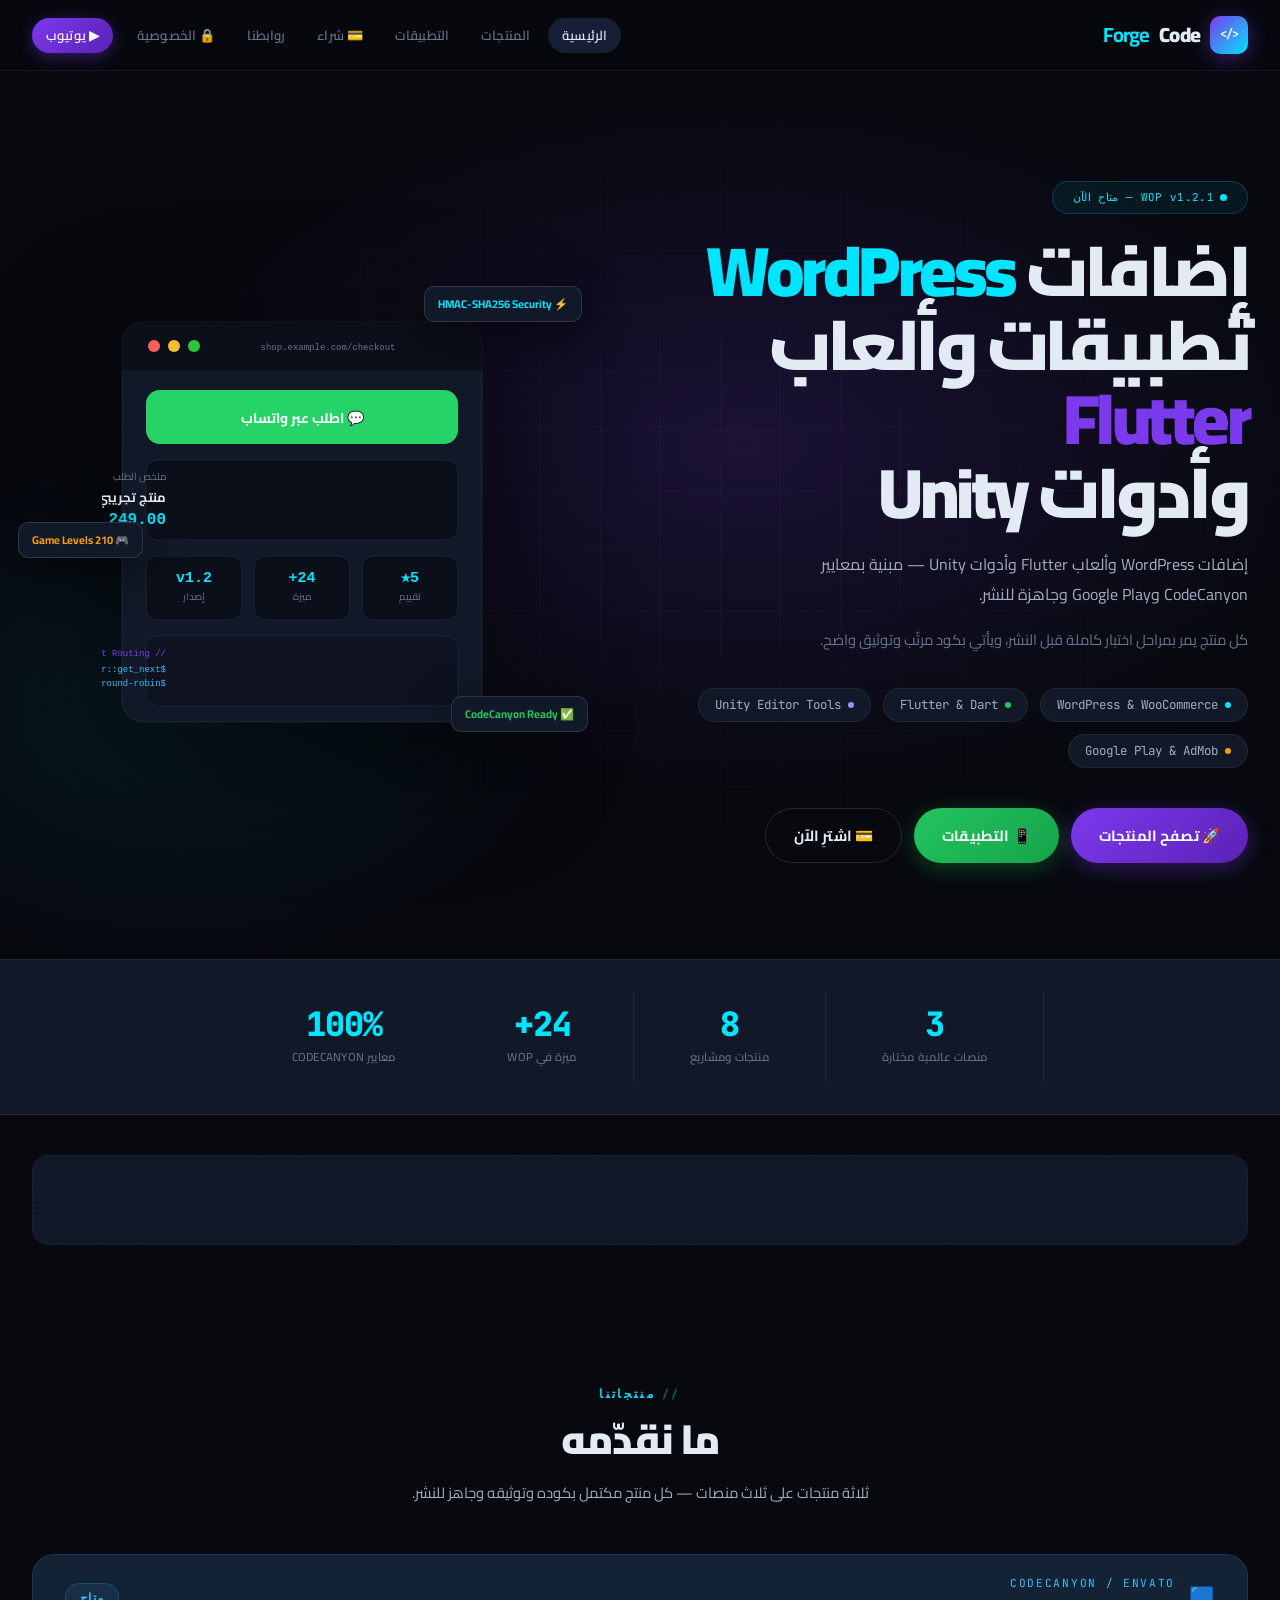
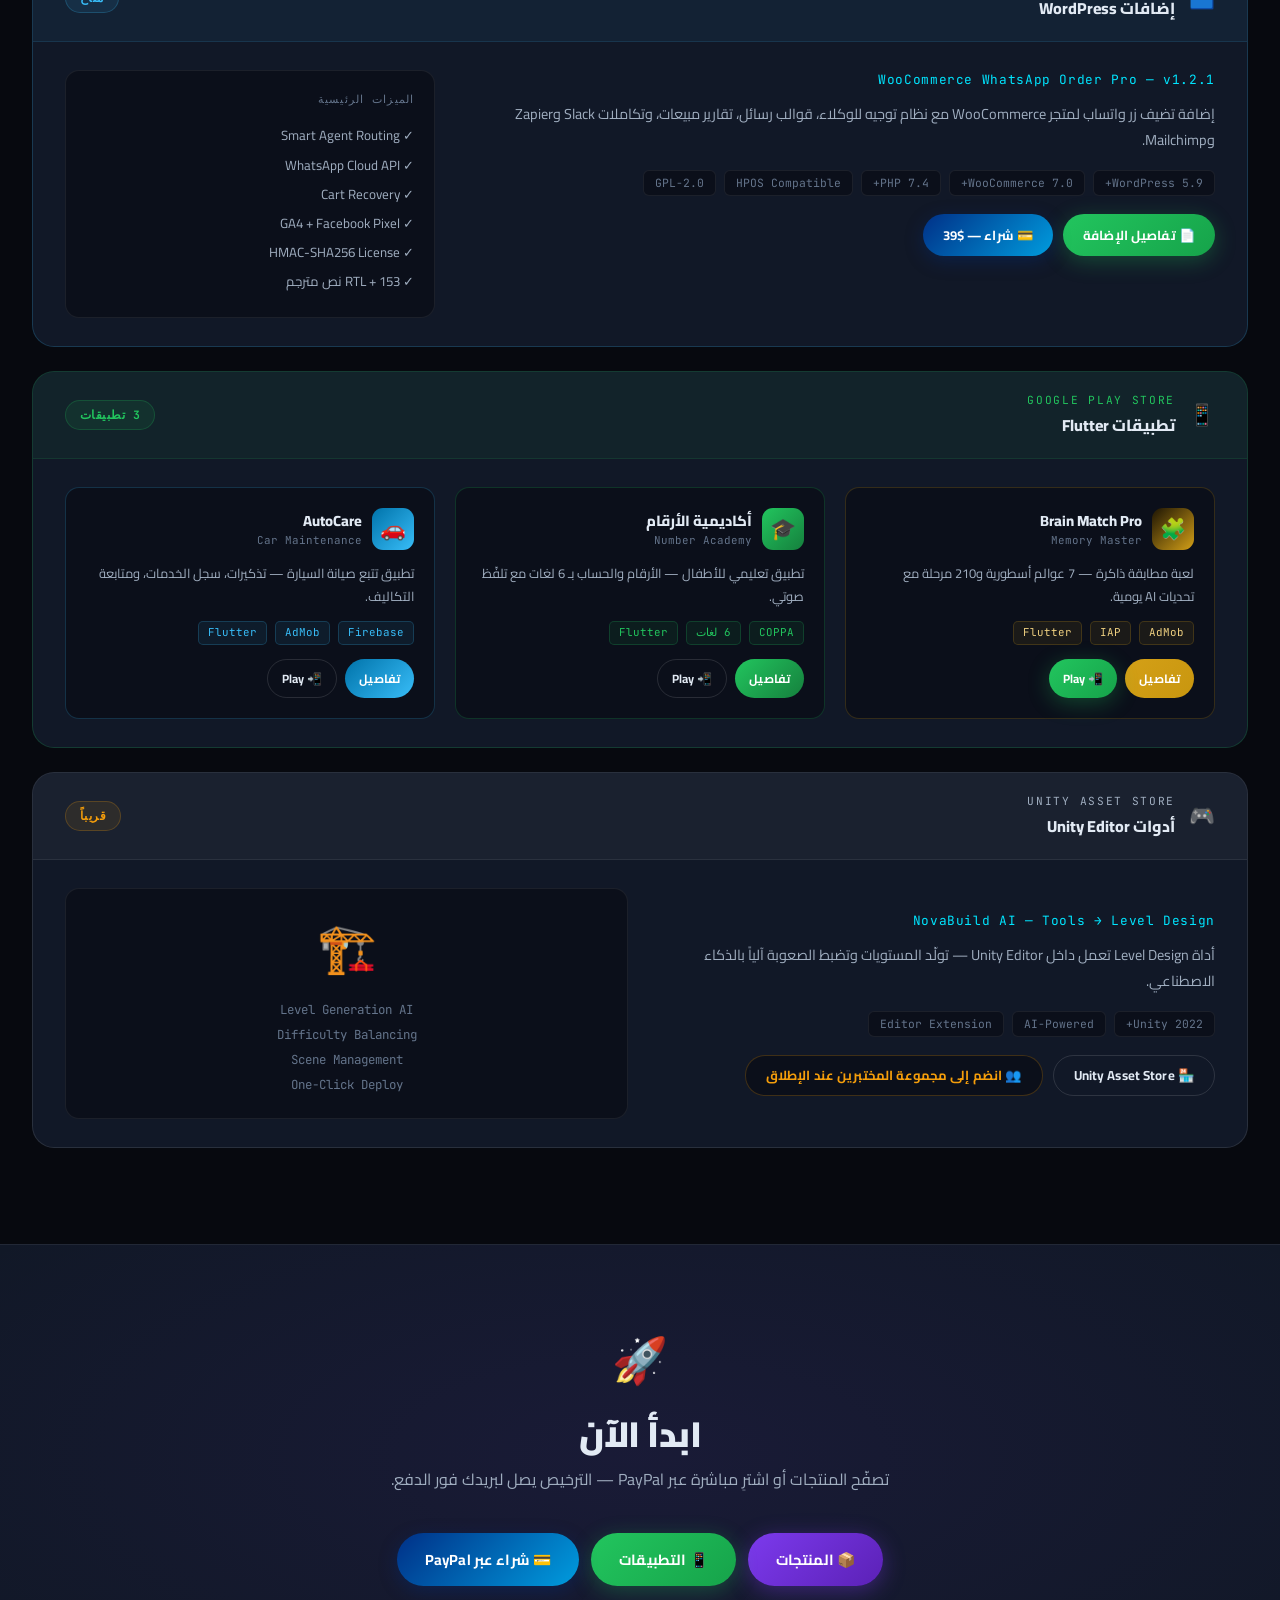
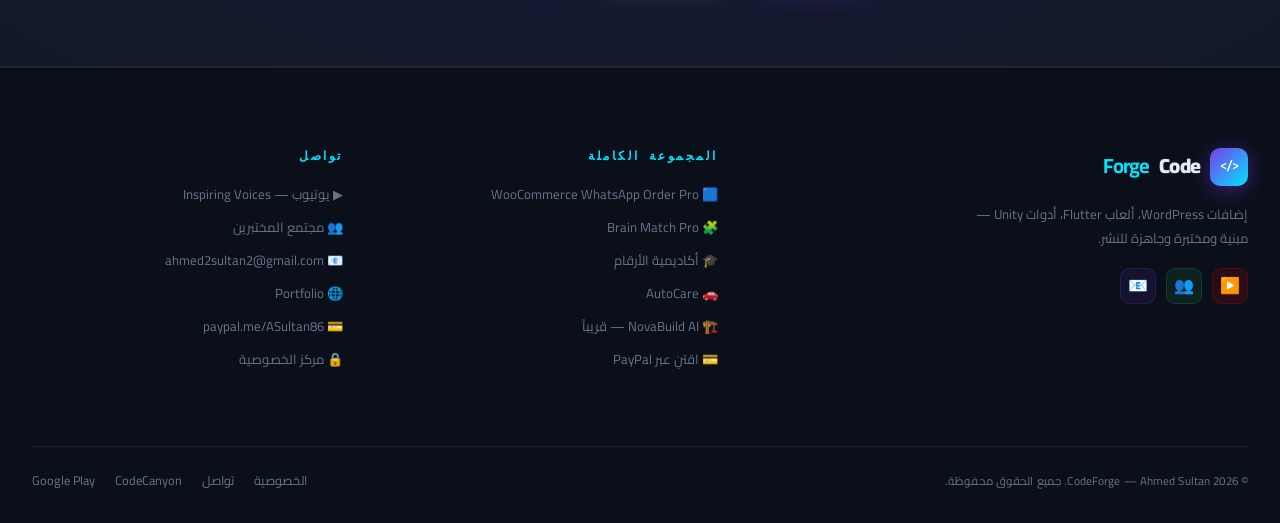
==== commit 623549c5: "Update index.html" ====
--- a/index.html
+++ b/index.html
@@ -80,8 +80,8 @@
 .hero{position:relative;overflow:hidden;padding:100px 0 90px;min-height:94vh;display:flex;align-items:center}
 .hero-bg{position:absolute;inset:0;background:radial-gradient(ellipse 70% 60% at 58% 42%,rgba(124,58,237,.17) 0%,transparent 65%),radial-gradient(ellipse 50% 48% at 14% 72%,rgba(0,229,255,.08) 0%,transparent 60%)}
 .hero-grid{position:absolute;inset:0;background-image:linear-gradient(rgba(255,255,255,.024) 1px,transparent 1px),linear-gradient(90deg,rgba(255,255,255,.024) 1px,transparent 1px);background-size:60px 60px;mask-image:radial-gradient(ellipse at 55% 48%,black 20%,transparent 72%)}
-.hero-inner{position:relative;z-index:1;display:grid;grid-template-columns:1.1fr .9fr;gap:72px;align-items:center}
-.hbadge{display:inline-flex;align-items:center;gap:9px;background:rgba(0,229,255,.07);border:1px solid rgba(0,229,255,.2);border-radius:30px;padding:6px 18px;font-size:.78rem;font-family:var(--mo);color:var(--c1);margin-bottom:22px}
+.hero-inner{position:relative;z-index:1;display:grid;grid-template-columns:1.05fr .95fr;gap:48px;align-items:center}
+.hbadge{display:inline-flex;align-items:center;gap:6px;background:rgba(0,229,255,.07);border:1px solid rgba(0,229,255,.2);border-radius:30px;padding:4px 13px;font-size:.68rem;font-family:var(--mo);color:var(--c1);margin-bottom:14px;letter-spacing:.03em}
 .hbadge em{width:7px;height:7px;background:var(--c1);border-radius:50%;display:inline-block;animation:pulse 2s ease-in-out infinite;font-style:normal}
 @keyframes pulse{0%,100%{opacity:1;transform:scale(1)}50%{opacity:.25;transform:scale(.65)}}
 .hero h1{font-size:clamp(2.4rem,5.2vw,4.1rem);font-weight:900;line-height:1.1;letter-spacing:-1.5px;margin-bottom:20px}
@@ -91,8 +91,8 @@
 .hero-pills{display:flex;gap:10px;flex-wrap:wrap;margin-bottom:36px}
 .pill{display:inline-flex;align-items:center;gap:6px;background:var(--s);border:1px solid var(--b);border-radius:30px;padding:5px 14px;font-size:.78rem;font-family:var(--mo);color:var(--tx2)}
 .pill .dot{width:6px;height:6px;border-radius:50%}
-.hero-vis{position:relative;display:flex;justify-content:center}
-.float-badge{position:absolute;background:var(--s);border:1px solid var(--bh);border-radius:12px;padding:10px 16px;font-size:.76rem;font-weight:700;white-space:nowrap;box-shadow:0 16px 56px rgba(0,0,0,.5);z-index:10}
+.hero-vis{position:relative;display:flex;justify-content:center;align-items:center;overflow:visible}
+.float-badge{position:absolute;background:var(--s);border:1px solid var(--bh);border-radius:10px;padding:8px 13px;font-size:.7rem;font-weight:700;white-space:nowrap;box-shadow:0 12px 40px rgba(0,0,0,.5);z-index:10}
 .float-badge.b1{top:-16px;right:-10px;color:var(--c1);animation:fbf 4s ease-in-out infinite}
 .float-badge.b2{bottom:10px;right:-16px;color:var(--gr);animation:fbf 4s ease-in-out infinite 1.4s}
 .float-badge.b3{top:50%;left:-14px;color:var(--c3);animation:fbf3 4s ease-in-out infinite .8s}
@@ -222,8 +222,8 @@
 .fcol ul{list-style:none}.fcol li{margin-bottom:10px}.fcol li a{color:var(--mu);font-size:.89rem;display:flex;align-items:center;gap:7px;transition:color .2s}.fcol li a:hover{color:var(--tx)}
 .fbot{border-top:1px solid var(--b);padding-top:24px;display:flex;justify-content:space-between;align-items:center;flex-wrap:wrap;gap:14px}.fbot p{color:var(--mu);font-size:.79rem}
 .flinks{display:flex;gap:20px}.flinks a{color:var(--mu);font-size:.79rem;transition:color .2s}.flinks a:hover{color:var(--c1)}
-@media(max-width:1100px){.hero-inner,.pfeat,.bm-hero-inner{grid-template-columns:1fr}.pmed{border-right:none;border-top:1px solid var(--b)}.g3{grid-template-columns:1fr 1fr}.worlds-grid{grid-template-columns:repeat(4,1fr)}.modes-row{grid-template-columns:1fr 1fr}.related-apps{grid-template-columns:1fr}}
-@media(max-width:700px){.nlinks{display:none}.ham{display:flex}.g2,.g3{grid-template-columns:1fr}.fgr{grid-template-columns:1fr;gap:32px}.sgr{flex-direction:column}.si{border-right:none;border-bottom:1px solid var(--b);padding:16px 24px}.si:last-child{border-bottom:none}.pinfo{padding:28px}.hac{grid-template-columns:1fr}.hero{min-height:auto;padding:80px 0 64px}.brow{flex-direction:column}.brow .btn{justify-content:center}.pay-features{grid-template-columns:1fr}.worlds-grid{grid-template-columns:repeat(4,1fr)}.info-grid{grid-template-columns:1fr}.prv-rights{grid-template-columns:1fr}.prv-banner{flex-direction:column;text-align:center}}
+@media(max-width:1100px){.pfeat,.bm-hero-inner{grid-template-columns:1fr}.hero-inner{gap:32px}.pmed{border-right:none;border-top:1px solid var(--b)}.g3{grid-template-columns:1fr 1fr}.worlds-grid{grid-template-columns:repeat(4,1fr)}.modes-row{grid-template-columns:1fr 1fr}.related-apps{grid-template-columns:1fr}.hero-vis svg{width:320px;height:352px}.float-badge.b1{right:0}.float-badge.b2{right:0}.float-badge.b3{left:0}}
+@media(max-width:700px){.nlinks{display:none}.ham{display:flex}.g2,.g3{grid-template-columns:1fr}.fgr{grid-template-columns:1fr;gap:32px}.sgr{flex-direction:column}.si{border-right:none;border-bottom:1px solid var(--b);padding:16px 24px}.si:last-child{border-bottom:none}.pinfo{padding:28px}.hac{grid-template-columns:1fr}.hero{min-height:auto;padding:80px 0 64px}.hero-inner{grid-template-columns:1fr}.hero-vis{display:none}.brow{flex-direction:column}.brow .btn{justify-content:center}.pay-features{grid-template-columns:1fr}.worlds-grid{grid-template-columns:repeat(4,1fr)}.info-grid{grid-template-columns:1fr}.prv-rights{grid-template-columns:1fr}.prv-banner{flex-direction:column;text-align:center}}
 
 /* ══════════════════════════════════════
    PROFESSIONAL TYPOGRAPHY SYSTEM
@@ -668,6 +668,7 @@
   .modes-row { grid-template-columns: 1fr 1fr; gap: var(--sp-3); }
   .worlds-grid { grid-template-columns: repeat(4,1fr); gap: var(--sp-2); }
   .fgr     { gap: var(--sp-10); }
+  .hero-vis svg { width: 280px; height: 308px; }
 }
 @media(max-width:600px) {
   .sec     { padding: var(--sp-12) 0; }
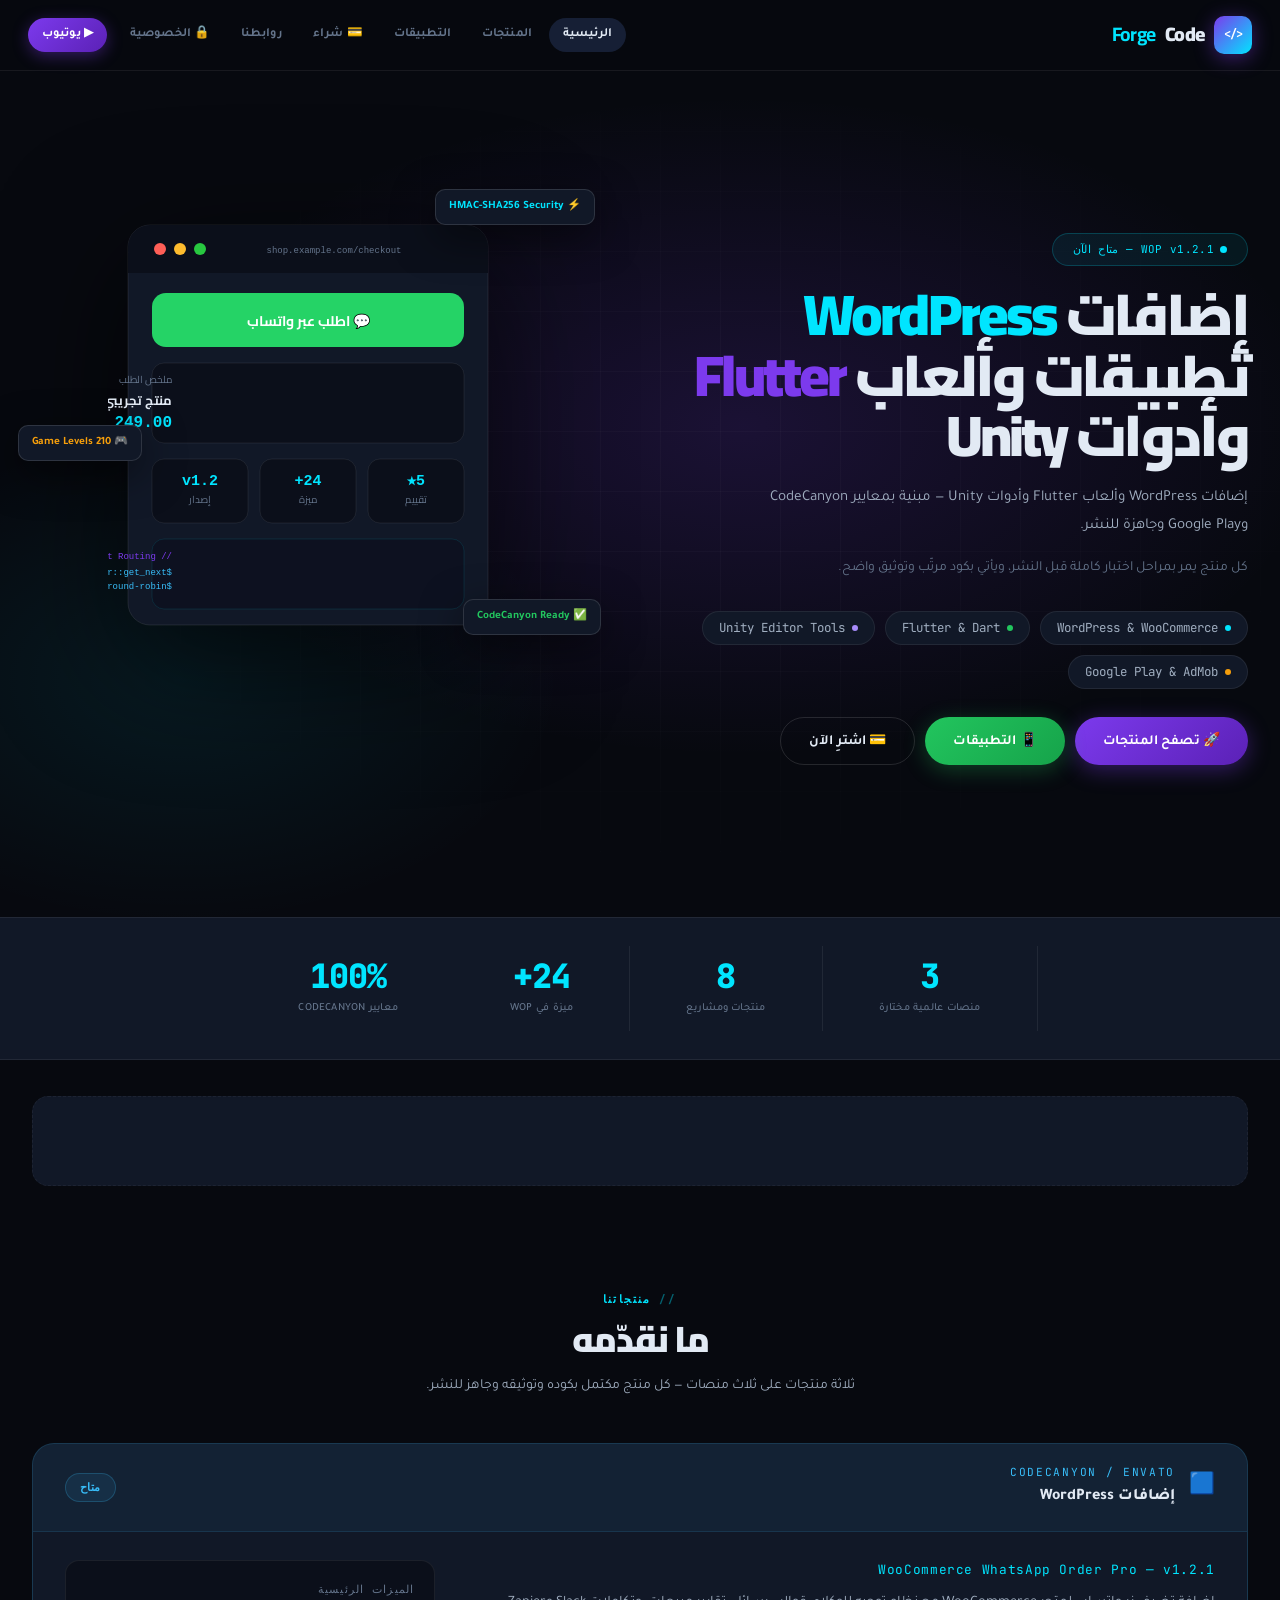
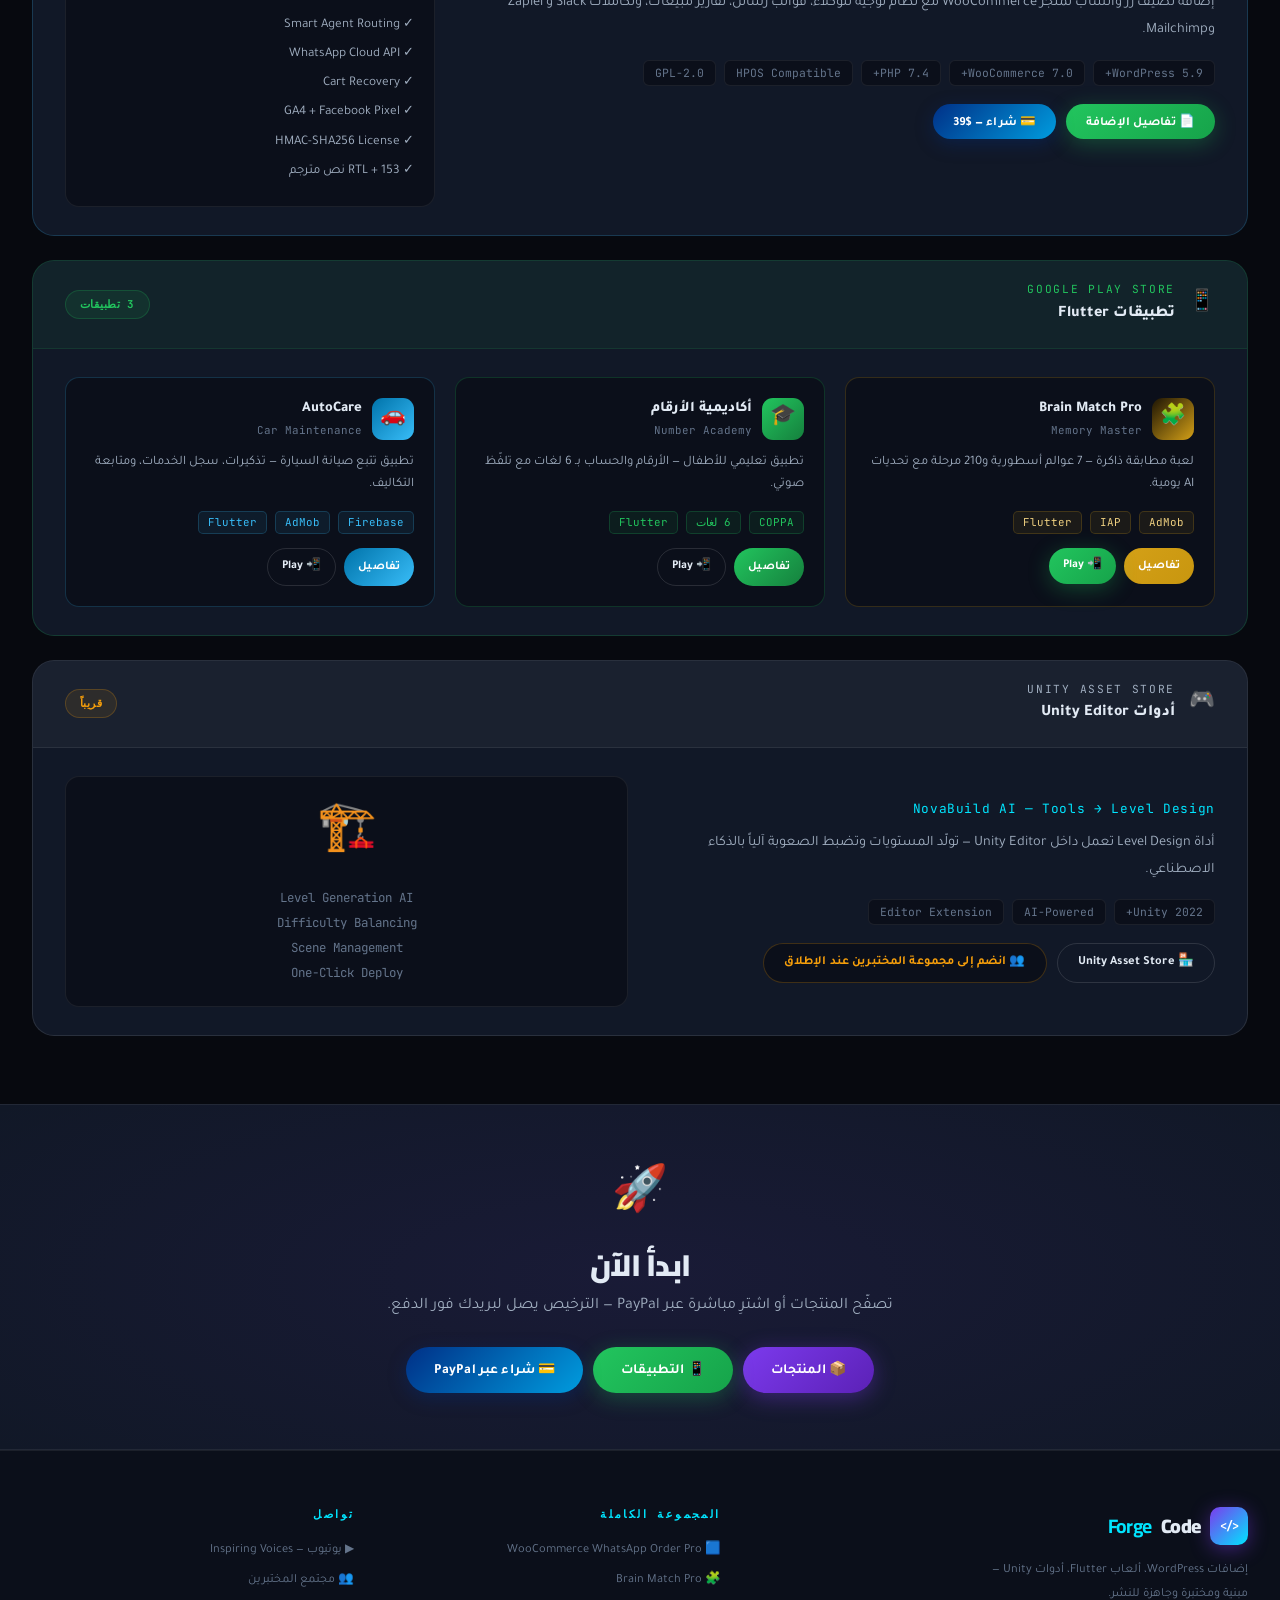
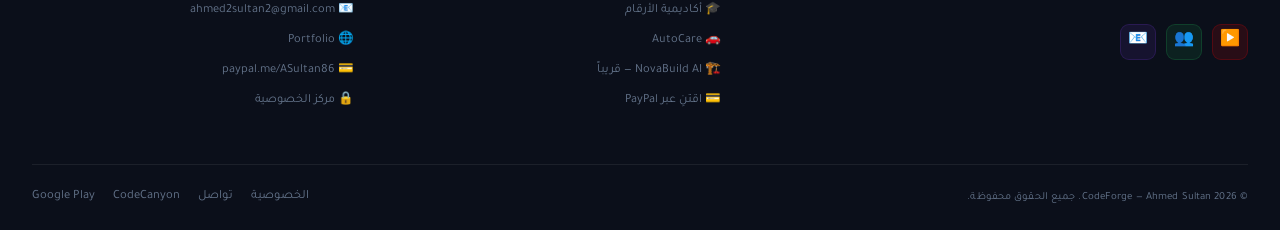
==== commit 49872ff3: "Update index.html" ====
--- a/index.html
+++ b/index.html
@@ -9,7 +9,8 @@
 <meta name="google-adsense-account" content="ca-pub-7137238144396709">
 <script async src="https://pagead2.googlesyndication.com/pagead/js/adsbygoogle.js?client=ca-pub-7137238144396709" crossorigin="anonymous"></script>
 <link rel="preconnect" href="https://fonts.googleapis.com">
-<link href="https://fonts.googleapis.com/css2?family=Cairo:wght@300;400;500;600;700;900&family=JetBrains+Mono:wght@400;600;700&display=swap" rel="stylesheet">
+<link rel="preconnect" href="https://fonts.gstatic.com" crossorigin>
+<link href="https://fonts.googleapis.com/css2?family=Cairo:wght@300;400;600;700;900&family=Tajawal:wght@300;400;500;700&family=JetBrains+Mono:wght@400;600;700&display=swap" rel="stylesheet">
 <style>
 :root{
   --bg:#07090f;--bg2:#0b0f1a;--bg3:#0d1120;
@@ -19,13 +20,14 @@
   --gr:#22c55e;--grd:#16a34a;
   --gold:#D4A017;--goldl:#EFD080;
   --tx:#e2eaf4;--tx2:#a0aec0;--mu:#64748b;
-  --fn:'Cairo',sans-serif;--mo:'JetBrains Mono',monospace;
+  --fn:'Tajawal',sans-serif;--fn-h:'Cairo',sans-serif;--mo:'JetBrains Mono',monospace;
   --r:16px;--r2:24px;
   --tr:all .22s cubic-bezier(.4,0,.2,1);
 }
 *,*::before,*::after{box-sizing:border-box;margin:0;padding:0}
 html{scroll-behavior:smooth}
 body{font-family:var(--fn);background:var(--bg);color:var(--tx);overflow-x:hidden;min-height:100vh;line-height:1.6}
+h1,h2,h3,h4,h5,h6{font-family:var(--fn-h)}
 a{color:inherit;text-decoration:none}
 button{cursor:pointer;font-family:var(--fn);border:none;outline:none}
 ::-webkit-scrollbar{width:5px}::-webkit-scrollbar-track{background:var(--bg2)}::-webkit-scrollbar-thumb{background:var(--c2);border-radius:4px}
@@ -229,35 +231,32 @@
    PROFESSIONAL TYPOGRAPHY SYSTEM
 ══════════════════════════════════════ */
 
-/* Google Fonts upgrade */
-@import url('https://fonts.googleapis.com/css2?family=Cairo:wght@300;400;500;600;700;900&family=JetBrains+Mono:wght@400;600;700&display=swap');
-
 /* ── Type Scale ── */
 :root {
-  --ts-xs:   .72rem;   /* 11.5px — labels, caps, mono */
-  --ts-sm:   .82rem;   /* 13px   — captions, meta */
-  --ts-base: .92rem;   /* 14.7px — body text */
-  --ts-md:   1rem;     /* 16px   — lead text */
-  --ts-lg:   1.15rem;  /* 18.4px — card titles */
-  --ts-xl:   1.35rem;  /* 21.6px — section sub-heads */
-  --ts-2xl:  1.7rem;   /* 27px   — h3 major */
-  --ts-3xl:  2.1rem;   /* 33.6px — h2 medium */
-  --ts-4xl:  2.8rem;   /* 44.8px — h2 large */
-  --ts-hero: clamp(2.6rem, 5.5vw, 4.4rem);
+  --ts-xs:   .68rem;   /* 10.9px — labels, caps, mono */
+  --ts-sm:   .78rem;   /* 12.5px — captions, meta */
+  --ts-base: .87rem;   /* 13.9px — body text */
+  --ts-md:   .95rem;   /* 15.2px — lead text */
+  --ts-lg:   1.08rem;  /* 17.3px — card titles */
+  --ts-xl:   1.25rem;  /* 20px   — section sub-heads */
+  --ts-2xl:  1.55rem;  /* 24.8px — h3 major */
+  --ts-3xl:  1.9rem;   /* 30.4px — h2 medium */
+  --ts-4xl:  2.5rem;   /* 40px   — h2 large */
+  --ts-hero: clamp(2.2rem, 4.5vw, 3.6rem);
 
   /* Spacing scale */
-  --sp-1:  4px;
-  --sp-2:  8px;
-  --sp-3:  12px;
-  --sp-4:  16px;
-  --sp-5:  20px;
-  --sp-6:  24px;
-  --sp-8:  32px;
-  --sp-10: 40px;
-  --sp-12: 48px;
-  --sp-16: 64px;
-  --sp-20: 80px;
-  --sp-24: 96px;
+  --sp-1:  3px;
+  --sp-2:  6px;
+  --sp-3:  10px;
+  --sp-4:  14px;
+  --sp-5:  18px;
+  --sp-6:  22px;
+  --sp-8:  28px;
+  --sp-10: 36px;
+  --sp-12: 44px;
+  --sp-16: 56px;
+  --sp-20: 68px;
+  --sp-24: 80px;
 
   /* Line heights */
   --lh-tight:  1.1;
@@ -276,7 +275,7 @@
 
 /* ── Global body typography ── */
 body {
-  font-size: 15px;
+  font-size: 14px;
   font-weight: 400;
   -webkit-font-smoothing: antialiased;
   -moz-osx-font-smoothing: grayscale;
@@ -310,7 +309,7 @@
 
 /* ── Section headers refined ── */
 h2.sec-t {
-  font-size: clamp(1.85rem, 3.2vw, 2.75rem);
+  font-size: clamp(1.55rem, 2.8vw, 2.3rem);
   font-weight: 900;
   letter-spacing: -.04em;
   line-height: 1.15;
@@ -341,10 +340,11 @@
   letter-spacing: .01em;
   padding: 7px 14px;
 }
-.logo { font-size: 1.28rem; letter-spacing: -.04em; }
+.logo { font-family: var(--fn-h); font-size: 1.22rem; letter-spacing: -.04em; }
 
 /* ── Hero typography ── */
 .hero h1 {
+  font-family: var(--fn-h);
   font-size: var(--ts-hero);
   letter-spacing: -.05em;
   line-height: 1.05;
@@ -470,18 +470,19 @@
 ══════════════════════════════════════ */
 
 /* ── Sections ── */
-.sec    { padding: var(--sp-24) 0; }
-.sec-sm { padding: var(--sp-16) 0; }
-.wrap   { padding: 0 var(--sp-8); max-width: 1280px; }
+.sec    { padding: var(--sp-20) 0; }
+.sec-sm { padding: var(--sp-12) 0; }
+.wrap   { padding: 0 var(--sp-6); max-width: 1260px; }
 
 /* ── NAV height & spacing ── */
 .ni { height: 70px; padding: 0 var(--sp-8); gap: var(--sp-4); }
 .nlinks { gap: var(--sp-1); }
 
 /* ── Hero spacing ── */
-.hero { padding: 110px 0 96px; }
-.hero-inner { gap: 80px; }
-.hero-pills { gap: var(--sp-3); margin-bottom: var(--sp-10); }
+.hero { padding: 78px 0 68px; }
+.hero-inner { gap: 52px; }
+.hero-vis { align-self: flex-start; margin-top: -28px; }
+.hero-pills { gap: var(--sp-3); margin-bottom: var(--sp-8); }
 .pill { padding: 6px 16px; gap: 7px; border-radius: 32px; }
 .hbadge { padding: 7px 20px; margin-bottom: var(--sp-5); }
 .brow { gap: var(--sp-3); }
@@ -495,32 +496,32 @@
 .sh-c  { margin-bottom: var(--sp-12); }
 
 /* ── Feature cards ── */
-.g3 { gap: var(--sp-5); }
-.g2 { gap: var(--sp-5); }
-.fc { padding: var(--sp-8); border-radius: 18px; }
-.fc-ico { width: 54px; height: 54px; border-radius: 15px; margin-bottom: var(--sp-5); font-size: 1.55rem; }
+.g3 { gap: var(--sp-4); }
+.g2 { gap: var(--sp-4); }
+.fc { padding: var(--sp-6); border-radius: 16px; }
+.fc-ico { width: 46px; height: 46px; border-radius: 13px; margin-bottom: var(--sp-4); font-size: 1.35rem; }
 
 /* ── Platform cards ── */
-.platform-card { padding: 44px var(--sp-8); border-radius: 22px; gap: 0; }
-.platform-card .pico-wrap { width: 76px; height: 76px; margin-bottom: var(--sp-5); font-size: 2rem; }
-.platform-card h3 { margin-bottom: var(--sp-3); }
-.platform-card p  { margin-bottom: var(--sp-5); }
+.platform-card { padding: 32px var(--sp-6); border-radius: 20px; gap: 0; }
+.platform-card .pico-wrap { width: 68px; height: 68px; margin-bottom: var(--sp-4); font-size: 1.8rem; }
+.platform-card h3 { margin-bottom: var(--sp-2); }
+.platform-card p  { margin-bottom: var(--sp-4); }
 
 /* ── Product panel ── */
-.pfeat  { border-radius: 24px; margin-bottom: var(--sp-12); }
-.pinfo  { padding: var(--sp-12) var(--sp-12) var(--sp-12); }
-.ppr    { margin-bottom: var(--sp-8); gap: var(--sp-5); }
-.price  { font-size: 2.8rem; }
-.fl     { margin-bottom: var(--sp-8); }
-.fl li  { padding: 9px 0; gap: var(--sp-3); }
-.fl li .chk { width: 22px; height: 22px; }
+.pfeat  { border-radius: 22px; margin-bottom: var(--sp-10); }
+.pinfo  { padding: var(--sp-10) var(--sp-10) var(--sp-10); }
+.ppr    { margin-bottom: var(--sp-6); gap: var(--sp-4); }
+.price  { font-size: 2.4rem; }
+.fl     { margin-bottom: var(--sp-6); }
+.fl li  { padding: 8px 0; gap: var(--sp-3); }
+.fl li .chk { width: 20px; height: 20px; }
 .mtabs  {}
-.mt     { padding: 15px var(--sp-4); }
+.mt     { padding: 13px var(--sp-4); }
 
 /* ── App cards ── */
-.g3.apps-g { gap: var(--sp-6); }
-.ac-card { padding: var(--sp-8) var(--sp-6); border-radius: 22px; gap: 0; }
-.aico { width: 80px; height: 80px; border-radius: 22px; margin-bottom: var(--sp-5); font-size: 2.1rem; }
+.g3.apps-g { gap: var(--sp-5); }
+.ac-card { padding: var(--sp-6) var(--sp-5); border-radius: 20px; gap: 0; }
+.aico { width: 68px; height: 68px; border-radius: 20px; margin-bottom: var(--sp-4); font-size: 1.8rem; }
 .af   { margin-bottom: var(--sp-5); }
 .af li { padding: 6px 0; gap: var(--sp-2); }
 
@@ -570,9 +571,9 @@
 .lki { width: 48px; height: 48px; border-radius: 13px; }
 
 /* ── CTA section ── */
-.cta-sec { padding: var(--sp-20) 0; }
-.cta-sec h2 { font-size: 2.2rem; margin-bottom: var(--sp-3); }
-.cta-sec p  { margin-bottom: var(--sp-10); }
+.cta-sec { padding: var(--sp-16) 0; }
+.cta-sec h2 { font-size: 1.85rem; margin-bottom: var(--sp-3); }
+.cta-sec p  { margin-bottom: var(--sp-8); }
 
 /* ── Hbox ── */
 .hbox { padding: var(--sp-5) var(--sp-6); border-radius: 16px; gap: var(--sp-4); }
@@ -625,8 +626,8 @@
 .spec-col ul { line-height: 2.4; }
 
 /* ── Footer ── */
-footer      { padding: var(--sp-20) 0 var(--sp-8); }
-.fgr        { gap: var(--sp-16); margin-bottom: var(--sp-16); }
+footer      { padding: var(--sp-16) 0 var(--sp-6); }
+.fgr        { gap: var(--sp-12); margin-bottom: var(--sp-12); }
 .fbrand p   { margin-top: var(--sp-4); max-width: 280px; }
 .fcol h4    { margin-bottom: var(--sp-5); letter-spacing: .22em; }
 .fcol li    { margin-bottom: var(--sp-3); }
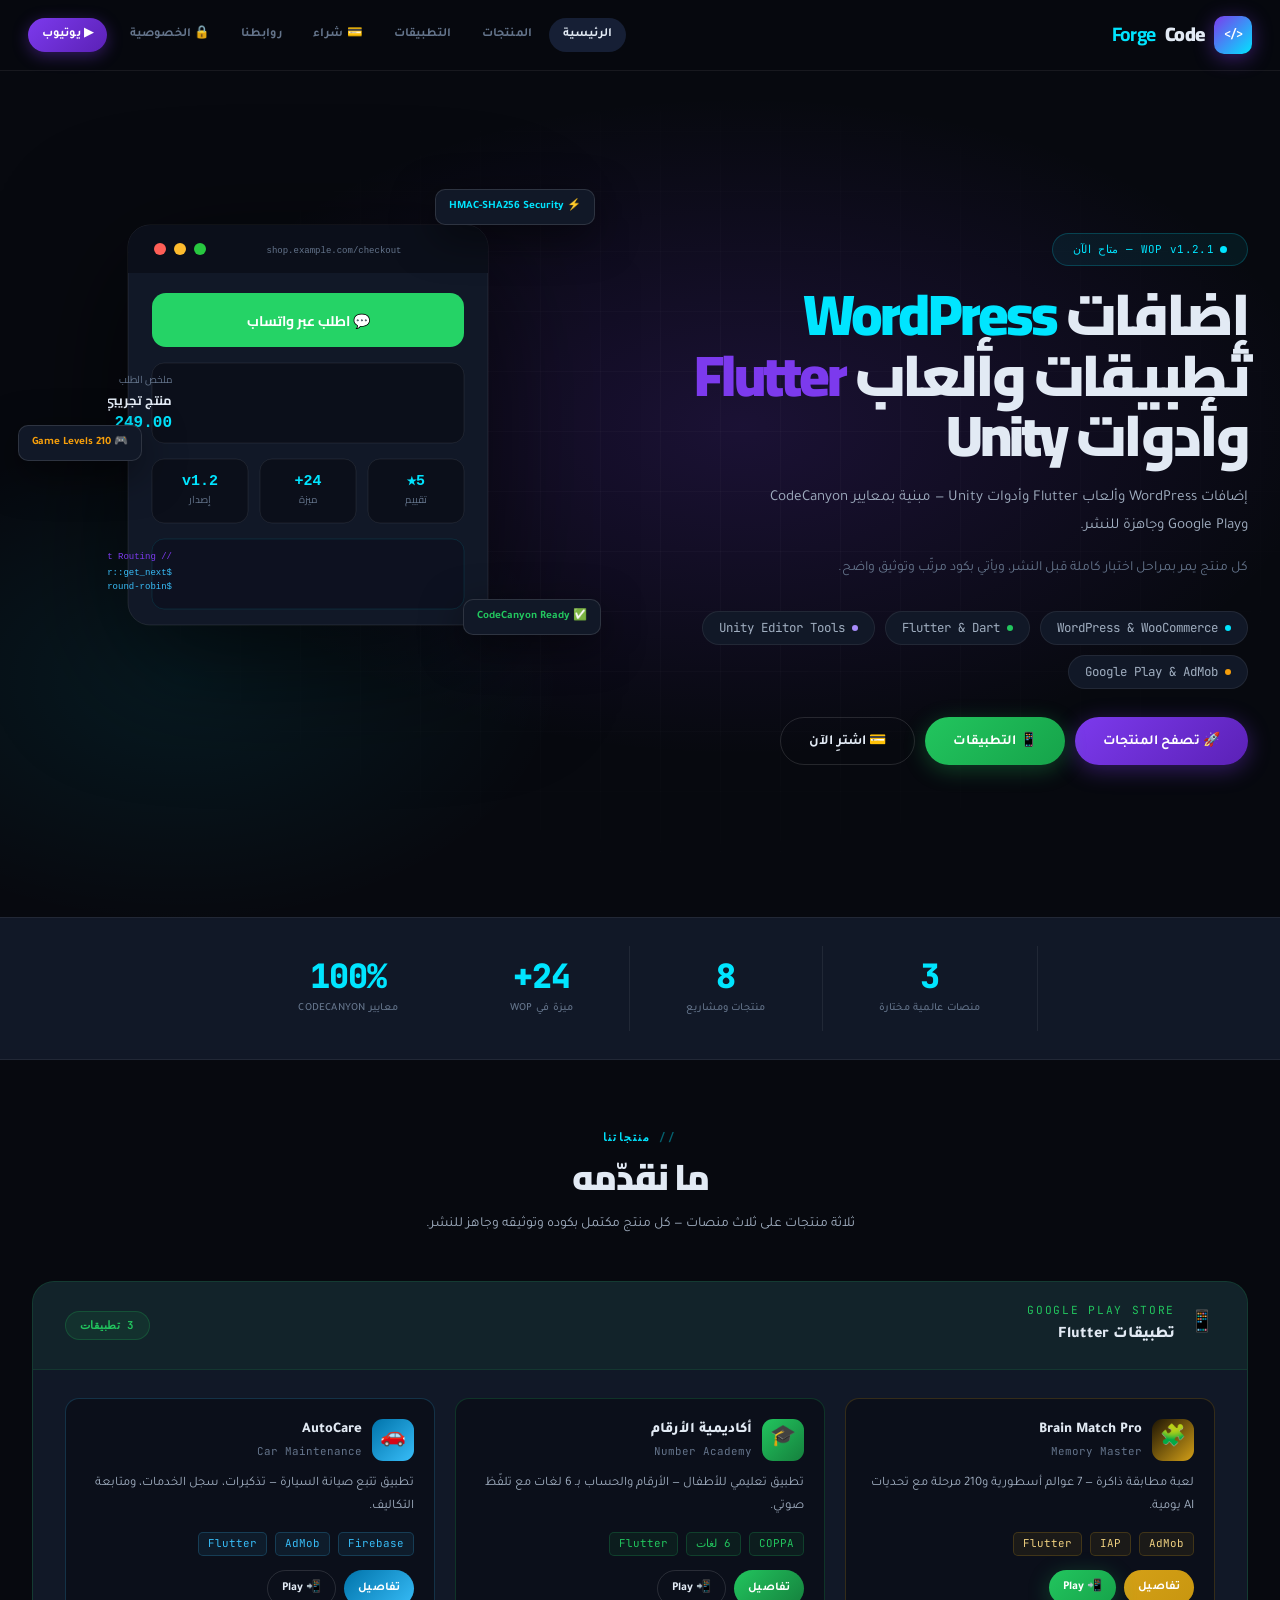
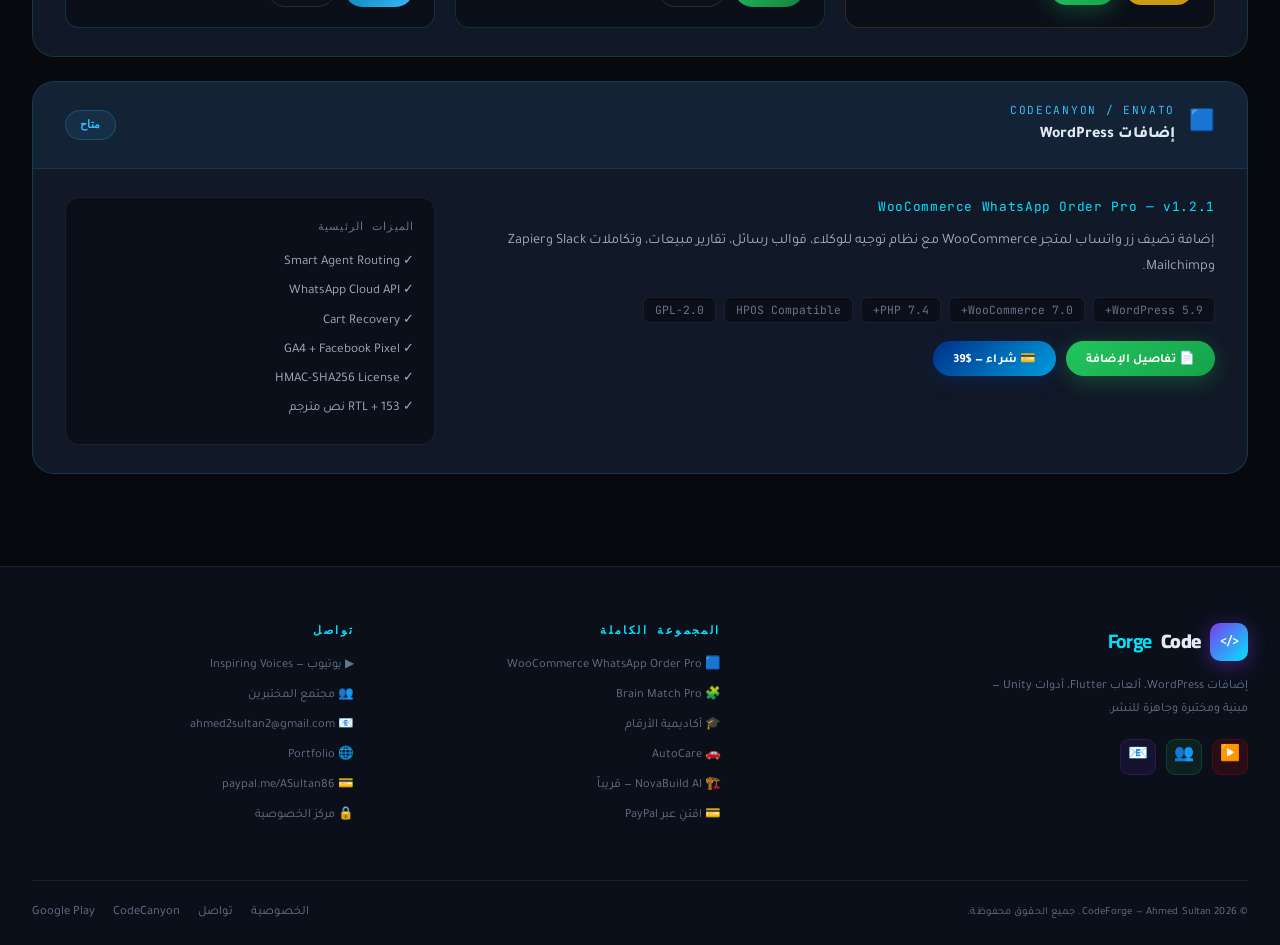
==== commit e66b8280: "Update index.html" ====
--- a/index.html
+++ b/index.html
@@ -6,8 +6,6 @@
 <title>CodeForge | أدوات وتطبيقات احترافية للمطورين</title>
 <meta name="description" content="CodeForge — إضافات WordPress وألعاب Flutter وأدوات Unity احترافية">
 <meta name="robots" content="index, follow">
-<meta name="google-adsense-account" content="ca-pub-7137238144396709">
-<script async src="https://pagead2.googlesyndication.com/pagead/js/adsbygoogle.js?client=ca-pub-7137238144396709" crossorigin="anonymous"></script>
 <link rel="preconnect" href="https://fonts.googleapis.com">
 <link rel="preconnect" href="https://fonts.gstatic.com" crossorigin>
 <link href="https://fonts.googleapis.com/css2?family=Cairo:wght@300;400;600;700;900&family=Tajawal:wght@300;400;500;700&family=JetBrains+Mono:wght@400;600;700&display=swap" rel="stylesheet">
@@ -190,7 +188,7 @@
 .ra-card{background:var(--s);border:1px solid var(--b);border-radius:16px;padding:22px;display:flex;align-items:center;gap:16px;cursor:pointer;transition:var(--tr)}.ra-card:hover{border-color:rgba(0,229,255,.2);transform:translateY(-3px);box-shadow:0 12px 32px rgba(0,0,0,.35)}
 .ra-ico{width:54px;height:54px;border-radius:14px;display:flex;align-items:center;justify-content:center;font-size:1.6rem;flex-shrink:0}
 .ra-info h4{font-size:.95rem;font-weight:800;margin-bottom:4px}.ra-info p{font-size:.8rem;color:var(--mu);line-height:1.5}.ra-arrow{margin-right:auto;color:var(--mu);font-size:1rem}
-.adu{background:var(--s);border:1px dashed rgba(255,255,255,.05);border-radius:14px;min-height:90px;display:flex;align-items:center;justify-content:center;overflow:hidden;margin:40px 0}.adu-tall{min-height:260px}
+
 .prv-hub{display:grid;grid-template-columns:repeat(auto-fill,minmax(280px,1fr));gap:20px;margin-bottom:44px}
 .prv-card{background:var(--s);border:1px solid var(--b);border-radius:var(--r2);padding:32px 28px;cursor:pointer;transition:var(--tr)}.prv-card:hover{transform:translateY(-6px);border-color:rgba(0,229,255,.2);box-shadow:0 22px 60px rgba(0,0,0,.46)}
 .prv-card-ico{width:60px;height:60px;border-radius:18px;display:flex;align-items:center;justify-content:center;font-size:1.7rem;margin-bottom:18px}
@@ -616,9 +614,6 @@
 .cs-box { padding: var(--sp-12); border-radius: 22px; gap: var(--sp-4); }
 
 /* ── Ads ── */
-.adu      { border-radius: 16px; margin: var(--sp-10) 0; }
-.adu-tall { min-height: 280px; }
-
 /* ── Spec cols ── */
 .specs-box { padding: var(--sp-12); border-radius: 24px; margin-bottom: var(--sp-12); }
 .spec-col  { padding: var(--sp-5) var(--sp-6); border-radius: 14px; }
@@ -788,14 +783,92 @@
   <div class="si"><span class="v">100%</span><span class="k">معايير CodeCanyon</span></div>
 </div></div></div>
 
-<div class="wrap"><div class="adu"><ins class="adsbygoogle" style="display:block" data-ad-client="ca-pub-7137238144396709" data-ad-slot="1111111111" data-ad-format="auto" data-full-width-responsive="true"></ins></div></div>
-
 <section class="sec"><div class="wrap">
   <div class="sh sh-c">
     <div class="lbl">منتجاتنا</div>
     <h2 class="sec-t">ما نقدّمه</h2>
     <p class="sub">ثلاثة منتجات على ثلاث منصات — كل منتج مكتمل بكوده وتوثيقه وجاهز للنشر.</p>
   </div>
+
+
+  <!-- ── Google Play ── -->
+  <div style="background:var(--s);border:1px solid rgba(34,197,94,.2);border-radius:22px;overflow:hidden;margin-bottom:24px">
+    <div style="background:rgba(34,197,94,.06);padding:20px 32px;border-bottom:1px solid rgba(34,197,94,.12);display:flex;align-items:center;gap:14px">
+      <span style="font-size:1.3rem">📱</span>
+      <div>
+        <div style="font-family:var(--mo);font-size:.7rem;color:var(--gr);letter-spacing:.15em;text-transform:uppercase;margin-bottom:3px">Google Play Store</div>
+        <div style="font-weight:800;font-size:1rem;color:var(--tx)">تطبيقات Flutter</div>
+      </div>
+      <div style="margin-right:auto"><div class="tag tag-g">3 تطبيقات</div></div>
+    </div>
+    <div style="padding:28px 32px;display:grid;grid-template-columns:1fr 1fr 1fr;gap:20px">
+
+      <!-- Brain Match -->
+      <div style="background:var(--bg2);border:1px solid rgba(212,160,23,.2);border-radius:14px;padding:20px">
+        <div style="display:flex;align-items:center;gap:10px;margin-bottom:12px">
+          <div style="width:42px;height:42px;border-radius:11px;background:linear-gradient(135deg,#1C1404,#D4A017);display:flex;align-items:center;justify-content:center;font-size:1.3rem;flex-shrink:0">🧩</div>
+          <div>
+            <div style="font-weight:800;font-size:.92rem">Brain Match Pro</div>
+            <div style="font-size:.68rem;color:var(--mu);font-family:var(--mo)">Memory Master</div>
+          </div>
+        </div>
+        <p style="font-size:.81rem;color:var(--tx2);line-height:1.75;margin-bottom:14px">لعبة مطابقة ذاكرة — 7 عوالم أسطورية و210 مرحلة مع تحديات AI يومية.</p>
+        <div style="display:flex;gap:8px;flex-wrap:wrap;margin-bottom:14px">
+          <span style="background:rgba(212,160,23,.08);border:1px solid rgba(212,160,23,.2);border-radius:5px;padding:2px 9px;font-size:.68rem;font-family:var(--mo);color:var(--goldl)">AdMob</span>
+          <span style="background:rgba(212,160,23,.08);border:1px solid rgba(212,160,23,.2);border-radius:5px;padding:2px 9px;font-size:.68rem;font-family:var(--mo);color:var(--goldl)">IAP</span>
+          <span style="background:rgba(212,160,23,.08);border:1px solid rgba(212,160,23,.2);border-radius:5px;padding:2px 9px;font-size:.68rem;font-family:var(--mo);color:var(--goldl)">Flutter</span>
+        </div>
+        <div style="display:flex;gap:8px">
+          <button class="btn btn-sm" style="background:linear-gradient(135deg,#D4A017,#c8960f);color:#fff;padding:8px 14px;font-size:.75rem;border-radius:20px" onclick="show('brain-match')">تفاصيل</button>
+          <a href="https://play.google.com/store/apps/details?id=com.gpthub.memory_master" target="_blank" rel="noopener" class="btn btn-g btn-sm" style="padding:8px 14px;font-size:.75rem">📲 Play</a>
+        </div>
+      </div>
+
+      <!-- Numbers Academy -->
+      <div style="background:var(--bg2);border:1px solid rgba(34,197,94,.2);border-radius:14px;padding:20px">
+        <div style="display:flex;align-items:center;gap:10px;margin-bottom:12px">
+          <div style="width:42px;height:42px;border-radius:11px;background:linear-gradient(135deg,#22c55e,#15803d);display:flex;align-items:center;justify-content:center;font-size:1.3rem;flex-shrink:0">🎓</div>
+          <div>
+            <div style="font-weight:800;font-size:.92rem">أكاديمية الأرقام</div>
+            <div style="font-size:.68rem;color:var(--mu);font-family:var(--mo)">Number Academy</div>
+          </div>
+        </div>
+        <p style="font-size:.81rem;color:var(--tx2);line-height:1.75;margin-bottom:14px">تطبيق تعليمي للأطفال — الأرقام والحساب بـ 6 لغات مع تلفّظ صوتي.</p>
+        <div style="display:flex;gap:8px;flex-wrap:wrap;margin-bottom:14px">
+          <span style="background:rgba(34,197,94,.08);border:1px solid rgba(34,197,94,.2);border-radius:5px;padding:2px 9px;font-size:.68rem;font-family:var(--mo);color:var(--gr)">COPPA</span>
+          <span style="background:rgba(34,197,94,.08);border:1px solid rgba(34,197,94,.2);border-radius:5px;padding:2px 9px;font-size:.68rem;font-family:var(--mo);color:var(--gr)">6 لغات</span>
+          <span style="background:rgba(34,197,94,.08);border:1px solid rgba(34,197,94,.2);border-radius:5px;padding:2px 9px;font-size:.68rem;font-family:var(--mo);color:var(--gr)">Flutter</span>
+        </div>
+        <div style="display:flex;gap:8px">
+          <button class="btn btn-sm" style="background:linear-gradient(135deg,#22c55e,#15803d);color:#fff;padding:8px 14px;font-size:.75rem;border-radius:20px" onclick="show('numbers-app')">تفاصيل</button>
+          <a href="https://play.google.com/store/apps/details?id=com.gpthub.speak_numbers" target="_blank" rel="noopener" class="btn btn-o btn-sm" style="padding:8px 14px;font-size:.75rem">📲 Play</a>
+        </div>
+      </div>
+
+      <!-- AutoCare -->
+      <div style="background:var(--bg2);border:1px solid rgba(56,189,248,.2);border-radius:14px;padding:20px">
+        <div style="display:flex;align-items:center;gap:10px;margin-bottom:12px">
+          <div style="width:42px;height:42px;border-radius:11px;background:linear-gradient(135deg,#0073aa,#38bdf8);display:flex;align-items:center;justify-content:center;font-size:1.3rem;flex-shrink:0">🚗</div>
+          <div>
+            <div style="font-weight:800;font-size:.92rem">AutoCare</div>
+            <div style="font-size:.68rem;color:var(--mu);font-family:var(--mo)">Car Maintenance</div>
+          </div>
+        </div>
+        <p style="font-size:.81rem;color:var(--tx2);line-height:1.75;margin-bottom:14px">تطبيق تتبع صيانة السيارة — تذكيرات، سجل الخدمات، ومتابعة التكاليف.</p>
+        <div style="display:flex;gap:8px;flex-wrap:wrap;margin-bottom:14px">
+          <span style="background:rgba(56,189,248,.08);border:1px solid rgba(56,189,248,.2);border-radius:5px;padding:2px 9px;font-size:.68rem;font-family:var(--mo);color:#38bdf8">Firebase</span>
+          <span style="background:rgba(56,189,248,.08);border:1px solid rgba(56,189,248,.2);border-radius:5px;padding:2px 9px;font-size:.68rem;font-family:var(--mo);color:#38bdf8">AdMob</span>
+          <span style="background:rgba(56,189,248,.08);border:1px solid rgba(56,189,248,.2);border-radius:5px;padding:2px 9px;font-size:.68rem;font-family:var(--mo);color:#38bdf8">Flutter</span>
+        </div>
+        <div style="display:flex;gap:8px">
+          <button class="btn btn-sm" style="background:linear-gradient(135deg,#0073aa,#38bdf8);color:#fff;padding:8px 14px;font-size:.75rem;border-radius:20px" onclick="show('autocare-app')">تفاصيل</button>
+          <a href="https://play.google.com/store/apps/details?id=com.gpthub.auto_care" target="_blank" rel="noopener" class="btn btn-o btn-sm" style="padding:8px 14px;font-size:.75rem">📲 Play</a>
+        </div>
+      </div>
+    </div>
+  </div>
+
+
 
   <!-- ── CodeCanyon ── -->
   <div style="background:var(--s);border:1px solid rgba(56,189,248,.2);border-radius:22px;overflow:hidden;margin-bottom:24px">
@@ -837,132 +910,8 @@
     </div>
   </div>
 
-  <!-- ── Google Play ── -->
-  <div style="background:var(--s);border:1px solid rgba(34,197,94,.2);border-radius:22px;overflow:hidden;margin-bottom:24px">
-    <div style="background:rgba(34,197,94,.06);padding:20px 32px;border-bottom:1px solid rgba(34,197,94,.12);display:flex;align-items:center;gap:14px">
-      <span style="font-size:1.3rem">📱</span>
-      <div>
-        <div style="font-family:var(--mo);font-size:.7rem;color:var(--gr);letter-spacing:.15em;text-transform:uppercase;margin-bottom:3px">Google Play Store</div>
-        <div style="font-weight:800;font-size:1rem;color:var(--tx)">تطبيقات Flutter</div>
-      </div>
-      <div style="margin-right:auto"><div class="tag tag-g">3 تطبيقات</div></div>
-    </div>
-    <div style="padding:28px 32px;display:grid;grid-template-columns:1fr 1fr 1fr;gap:20px">
-
-      <!-- Brain Match -->
-      <div style="background:var(--bg2);border:1px solid rgba(212,160,23,.2);border-radius:14px;padding:20px">
-        <div style="display:flex;align-items:center;gap:10px;margin-bottom:12px">
-          <div style="width:42px;height:42px;border-radius:11px;background:linear-gradient(135deg,#1C1404,#D4A017);display:flex;align-items:center;justify-content:center;font-size:1.3rem;flex-shrink:0">🧩</div>
-          <div>
-            <div style="font-weight:800;font-size:.92rem">Brain Match Pro</div>
-            <div style="font-size:.68rem;color:var(--mu);font-family:var(--mo)">Memory Master</div>
-          </div>
-        </div>
-        <p style="font-size:.81rem;color:var(--tx2);line-height:1.75;margin-bottom:14px">لعبة مطابقة ذاكرة — 7 عوالم أسطورية و210 مرحلة مع تحديات AI يومية.</p>
-        <div style="display:flex;gap:8px;flex-wrap:wrap;margin-bottom:14px">
-          <span style="background:rgba(212,160,23,.08);border:1px solid rgba(212,160,23,.2);border-radius:5px;padding:2px 9px;font-size:.68rem;font-family:var(--mo);color:var(--goldl)">AdMob</span>
-          <span style="background:rgba(212,160,23,.08);border:1px solid rgba(212,160,23,.2);border-radius:5px;padding:2px 9px;font-size:.68rem;font-family:var(--mo);color:var(--goldl)">IAP</span>
-          <span style="background:rgba(212,160,23,.08);border:1px solid rgba(212,160,23,.2);border-radius:5px;padding:2px 9px;font-size:.68rem;font-family:var(--mo);color:var(--goldl)">Flutter</span>
-        </div>
-        <div style="display:flex;gap:8px">
-          <button class="btn btn-sm" style="background:linear-gradient(135deg,#D4A017,#c8960f);color:#fff;padding:8px 14px;font-size:.75rem;border-radius:20px" onclick="show('brain-match')">تفاصيل</button>
-          <a href="https://play.google.com/store/apps/details?id=com.gpthub.memory_master" target="_blank" rel="noopener" class="btn btn-g btn-sm" style="padding:8px 14px;font-size:.75rem">📲 Play</a>
-        </div>
-      </div>
-
-      <!-- Numbers Academy -->
-      <div style="background:var(--bg2);border:1px solid rgba(34,197,94,.2);border-radius:14px;padding:20px">
-        <div style="display:flex;align-items:center;gap:10px;margin-bottom:12px">
-          <div style="width:42px;height:42px;border-radius:11px;background:linear-gradient(135deg,#22c55e,#15803d);display:flex;align-items:center;justify-content:center;font-size:1.3rem;flex-shrink:0">🎓</div>
-          <div>
-            <div style="font-weight:800;font-size:.92rem">أكاديمية الأرقام</div>
-            <div style="font-size:.68rem;color:var(--mu);font-family:var(--mo)">Number Academy</div>
-          </div>
-        </div>
-        <p style="font-size:.81rem;color:var(--tx2);line-height:1.75;margin-bottom:14px">تطبيق تعليمي للأطفال — الأرقام والحساب بـ 6 لغات مع تلفّظ صوتي.</p>
-        <div style="display:flex;gap:8px;flex-wrap:wrap;margin-bottom:14px">
-          <span style="background:rgba(34,197,94,.08);border:1px solid rgba(34,197,94,.2);border-radius:5px;padding:2px 9px;font-size:.68rem;font-family:var(--mo);color:var(--gr)">COPPA</span>
-          <span style="background:rgba(34,197,94,.08);border:1px solid rgba(34,197,94,.2);border-radius:5px;padding:2px 9px;font-size:.68rem;font-family:var(--mo);color:var(--gr)">6 لغات</span>
-          <span style="background:rgba(34,197,94,.08);border:1px solid rgba(34,197,94,.2);border-radius:5px;padding:2px 9px;font-size:.68rem;font-family:var(--mo);color:var(--gr)">Flutter</span>
-        </div>
-        <div style="display:flex;gap:8px">
-          <button class="btn btn-sm" style="background:linear-gradient(135deg,#22c55e,#15803d);color:#fff;padding:8px 14px;font-size:.75rem;border-radius:20px" onclick="show('numbers-app')">تفاصيل</button>
-          <a href="https://play.google.com/store/apps/details?id=com.gpthub.speak_numbers" target="_blank" rel="noopener" class="btn btn-o btn-sm" style="padding:8px 14px;font-size:.75rem">📲 Play</a>
-        </div>
-      </div>
-
-      <!-- AutoCare -->
-      <div style="background:var(--bg2);border:1px solid rgba(56,189,248,.2);border-radius:14px;padding:20px">
-        <div style="display:flex;align-items:center;gap:10px;margin-bottom:12px">
-          <div style="width:42px;height:42px;border-radius:11px;background:linear-gradient(135deg,#0073aa,#38bdf8);display:flex;align-items:center;justify-content:center;font-size:1.3rem;flex-shrink:0">🚗</div>
-          <div>
-            <div style="font-weight:800;font-size:.92rem">AutoCare</div>
-            <div style="font-size:.68rem;color:var(--mu);font-family:var(--mo)">Car Maintenance</div>
-          </div>
-        </div>
-        <p style="font-size:.81rem;color:var(--tx2);line-height:1.75;margin-bottom:14px">تطبيق تتبع صيانة السيارة — تذكيرات، سجل الخدمات، ومتابعة التكاليف.</p>
-        <div style="display:flex;gap:8px;flex-wrap:wrap;margin-bottom:14px">
-          <span style="background:rgba(56,189,248,.08);border:1px solid rgba(56,189,248,.2);border-radius:5px;padding:2px 9px;font-size:.68rem;font-family:var(--mo);color:#38bdf8">Firebase</span>
-          <span style="background:rgba(56,189,248,.08);border:1px solid rgba(56,189,248,.2);border-radius:5px;padding:2px 9px;font-size:.68rem;font-family:var(--mo);color:#38bdf8">AdMob</span>
-          <span style="background:rgba(56,189,248,.08);border:1px solid rgba(56,189,248,.2);border-radius:5px;padding:2px 9px;font-size:.68rem;font-family:var(--mo);color:#38bdf8">Flutter</span>
-        </div>
-        <div style="display:flex;gap:8px">
-          <button class="btn btn-sm" style="background:linear-gradient(135deg,#0073aa,#38bdf8);color:#fff;padding:8px 14px;font-size:.75rem;border-radius:20px" onclick="show('autocare-app')">تفاصيل</button>
-          <a href="https://play.google.com/store/apps/details?id=com.gpthub.auto_care" target="_blank" rel="noopener" class="btn btn-o btn-sm" style="padding:8px 14px;font-size:.75rem">📲 Play</a>
-        </div>
-      </div>
-    </div>
-  </div>
-
-  <!-- ── Unity Asset Store ── -->
-  <div style="background:var(--s);border:1px solid rgba(255,255,255,.1);border-radius:22px;overflow:hidden">
-    <div style="background:rgba(255,255,255,.04);padding:20px 32px;border-bottom:1px solid rgba(255,255,255,.07);display:flex;align-items:center;gap:14px">
-      <span style="font-size:1.3rem">🎮</span>
-      <div>
-        <div style="font-family:var(--mo);font-size:.7rem;color:var(--tx2);letter-spacing:.15em;text-transform:uppercase;margin-bottom:3px">Unity Asset Store</div>
-        <div style="font-weight:800;font-size:1rem;color:var(--tx)">أدوات Unity Editor</div>
-      </div>
-      <div style="margin-right:auto"><div class="tag tag-w" style="background:rgba(245,158,11,.09);border-color:rgba(245,158,11,.22);color:var(--c3)">قريباً</div></div>
-    </div>
-    <div style="padding:28px 32px;display:grid;grid-template-columns:1fr 1fr;gap:24px;align-items:center">
-      <div>
-        <div style="font-size:.8rem;font-family:var(--mo);color:var(--c1);margin-bottom:10px;letter-spacing:.05em">NovaBuild AI — Tools → Level Design</div>
-        <p style="font-size:.9rem;color:var(--tx2);line-height:1.85;margin-bottom:16px">أداة Level Design تعمل داخل Unity Editor — تولّد المستويات وتضبط الصعوبة آلياً بالذكاء الاصطناعي.</p>
-        <div style="display:flex;gap:8px;flex-wrap:wrap;margin-bottom:18px">
-          <span style="background:var(--bg2);border:1px solid var(--b);border-radius:6px;padding:3px 11px;font-size:.71rem;font-family:var(--mo);color:var(--mu)">Unity 2022+</span>
-          <span style="background:var(--bg2);border:1px solid var(--b);border-radius:6px;padding:3px 11px;font-size:.71rem;font-family:var(--mo);color:var(--mu)">AI-Powered</span>
-          <span style="background:var(--bg2);border:1px solid var(--b);border-radius:6px;padding:3px 11px;font-size:.71rem;font-family:var(--mo);color:var(--mu)">Editor Extension</span>
-        </div>
-        <div style="display:flex;gap:10px;align-items:center">
-          <a href="https://assetstore.unity.com" target="_blank" rel="noopener" class="btn btn-o btn-sm">🏪 Unity Asset Store</a>
-          <a href="https://groups.google.com/g/gpt-hub" target="_blank" rel="noopener" class="btn btn-sm" style="background:var(--bg2);color:var(--c3);border:1px solid rgba(245,158,11,.22);border-radius:20px">👥 انضم إلى مجموعة المختبرين عند الإطلاق</a>
-        </div>
-      </div>
-      <div style="background:var(--bg2);border:1px solid var(--b);border-radius:14px;padding:20px;text-align:center">
-        <div style="font-size:3rem;margin-bottom:12px">🏗️</div>
-        <div style="font-size:.78rem;font-family:var(--mo);color:var(--mu);line-height:2">
-          Level Generation AI<br>
-          Difficulty Balancing<br>
-          Scene Management<br>
-          One-Click Deploy
-        </div>
-      </div>
-    </div>
-  </div>
-
 </div></section>
 
-
-<div class="cta-sec"><div class="wrap" style="position:relative;z-index:1">
-  <div style="font-size:2.8rem;margin-bottom:16px">🚀</div>
-  <h2>ابدأ الآن</h2>
-  <p>تصفّح المنتجات أو اشترِ مباشرة عبر PayPal — الترخيص يصل لبريدك فور الدفع.</p>
-  <div class="brow" style="justify-content:center">
-    <button class="btn btn-p" onclick="show('products')">📦 المنتجات</button>
-    <button class="btn btn-g" onclick="show('apps')">📱 التطبيقات</button>
-    <button class="btn btn-pay" onclick="show('buy')">💳 شراء عبر PayPal</button>
-  </div>
-</div></div>
 </div><!-- /home -->
 
 <!-- ═══════════════ PRODUCTS ═══════════════ -->
@@ -1021,7 +970,6 @@
       </div>
     </div>
   </div>
-  <div class="adu adu-tall"><ins class="adsbygoogle" style="display:block" data-ad-client="ca-pub-7137238144396709" data-ad-slot="2222222222" data-ad-format="auto" data-full-width-responsive="true"></ins></div>
 
   <div class="specs-box">
     <div class="sh"><div class="lbl">مواصفات تقنية</div><h2 class="sec-t" style="font-size:1.75rem">Technical Specifications</h2></div>
@@ -1079,7 +1027,6 @@
       </div>
     </div>
   </div>
-  <div class="adu"><ins class="adsbygoogle" style="display:block" data-ad-client="ca-pub-7137238144396709" data-ad-slot="3333333333" data-ad-format="auto" data-full-width-responsive="true"></ins></div>
   <div class="sh" style="margin-top:20px">
     <div class="lbl">Unity Asset Store</div>
     <h2 class="sec-t">أدوات Unity Editor</h2>
@@ -1165,8 +1112,6 @@
     <span style="color:var(--tx2)"><strong style="color:var(--goldl)">Brain Match Pro</strong> هي لعبة تدريب ذاكرة من نوع مطابقة الأزواج، مصممة بثيم أسطوري فاخر يجمع بين حضارتَي مصر القديمة واليونان. اللاعب يواجه لوحة من البطاقات المقلوبة ويحاول كشف كل زوج متطابق قبل انتهاء العداد، مع نظام كومبو يكافئ المطابقات المتتالية السريعة بنقاط مضاعفة.</span>
   </div>
 
-  <div class="wrap"><div class="adu"><ins class="adsbygoogle" style="display:block" data-ad-client="ca-pub-7137238144396709" data-ad-slot="2233445566" data-ad-format="auto" data-full-width-responsive="true"></ins></div></div>
-
   <div class="sh"><div class="lbl">خريطة العوالم</div><h2 class="sec-t" style="font-size:1.9rem">7 عوالم أسطورية متكاملة</h2><p class="sub">تمتد اللعبة عبر 7 عوالم — كل عالم قصة مستقلة بثيمة بصرية مختلفة تماماً وصعوبة متصاعدة.</p></div>
   <div class="worlds-grid" style="margin-bottom:24px">
     <div class="world-c" style="background:linear-gradient(180deg,rgba(212,160,23,.15),rgba(212,160,23,.04));border:1px solid rgba(212,160,23,.25)"><div class="wi">🏺</div><div class="wn" style="color:#EFD080">PHARAOH</div><div class="wch">الفصل I</div></div>
@@ -1211,8 +1156,6 @@
     <div class="info-block"><h4>💰 المشتريات الداخلية (IAP)</h4><ul><li>حزم عملات بأحجام متعددة</li><li>حزم جواهر للخيارات المتميزة</li><li>إزالة الإعلانات (Remove Ads)</li><li>باقة VIP بمزايا حصرية</li><li>ثيمات بريميوم + Power Bundle</li></ul></div>
     <div class="info-block"><h4>📈 نظام التقدم</h4><ul><li>مستوى اللاعب يرتفع بالـ XP من كل مطابقة</li><li>صناديق غنائم بنظام ندرة (عادي → أسطوري)</li><li>مهام يومية وأسبوعية بمكافآت مخصصة</li><li>50+ إنجازاً يرصد أداءك عبر الجلسات</li></ul></div>
   </div>
-
-  <div class="wrap"><div class="adu"><ins class="adsbygoogle" style="display:block" data-ad-client="ca-pub-7137238144396709" data-ad-slot="3344556677" data-ad-format="auto" data-full-width-responsive="true"></ins></div></div>
 
   <div class="g3" style="margin-bottom:44px">
     <div class="fc"><div class="fc-ico" style="background:rgba(212,160,23,.1);border:1px solid rgba(212,160,23,.2)">📡</div><h3>AdMob مدمج بالكامل</h3><p>Banner · Interstitial · Rewarded Video مع UMP Consent Form للامتثال لـ GDPR الأوروبية.</p></div>
@@ -1290,7 +1233,6 @@
     <div class="info-block"><h4>🛡️ حماية الأطفال</h4><ul><li>COPPA Compliant بالكامل</li><li>Google Play Families متوافق</li><li>لا روابط خارجية غير آمنة</li><li>إعلانات عائلية فقط</li></ul></div>
     <div class="info-block"><h4>⚙️ التقنية</h4><ul><li>Flutter مع BLoC Architecture</li><li>TTS بلا تسرّب صوتي</li><li>SharedPreferences للحفظ المحلي</li><li>AdMob + Firebase مدمجان</li></ul></div>
   </div>
-  <div class="adu"><ins class="adsbygoogle" style="display:block" data-ad-client="ca-pub-7137238144396709" data-ad-slot="4455667788" data-ad-format="auto" data-full-width-responsive="true"></ins></div>
 
   <div class="sh"><div class="lbl">اكتشف أيضاً</div><h2 class="sec-t" style="font-size:1.75rem">تطبيقات قد تعجبك</h2></div>
   <div class="related-apps">
@@ -1352,9 +1294,6 @@
     <div class="info-block"><h4>🔒 الخصوصية أولاً</h4><ul><li>جميع البيانات تُدخل يدوياً فقط</li><li>لا قراءة آلية لبيانات السيارة</li><li>لا طلب للموقع الجغرافي</li><li>Firebase Storage مشفّر</li></ul></div>
     <div class="info-block"><h4>⚙️ الأذونات المطلوبة</h4><ul><li>الإنترنت — للمزامنة مع Firebase</li><li>الإشعارات — لتذكيرات الصيانة</li><li>لا كاميرا · لا صور · لا موقع</li><li>بصمة إذن ضئيلة جداً</li></ul></div>
   </div>
-  <div class="adu"><ins class="adsbygoogle" style="display:block" data-ad-client="ca-pub-7137238144396709" data-ad-slot="4455667788" data-ad-format="auto" data-full-width-responsive="true"></ins></div>
-
-  <div class="adu"><ins class="adsbygoogle" style="display:block" data-ad-client="ca-pub-7137238144396709" data-ad-slot="5566778899" data-ad-format="auto" data-full-width-responsive="true"></ins></div>
 
   <div class="sh"><div class="lbl">اكتشف أيضاً</div><h2 class="sec-t" style="font-size:1.75rem">تطبيقات قد تعجبك</h2></div>
   <div class="related-apps">
@@ -1378,7 +1317,6 @@
     <div class="hbox hbox-g" style="flex-direction:column;text-align:center;gap:10px"><span style="font-size:2rem">📧</span><strong>٢. استلم ترخيصك</strong><span style="color:var(--mu);font-size:.84rem">رابط التحميل والمفتاح يصلان فوراً على بريدك</span></div>
     <div class="hbox hbox-p" style="flex-direction:column;text-align:center;gap:10px"><span style="font-size:2rem">🚀</span><strong>٣. ابدأ على الفور</strong><span style="color:var(--mu);font-size:.84rem">ثبّت وشغّل — دون أي تعقيد</span></div>
   </div>
-  <div class="adu"><ins class="adsbygoogle" style="display:block" data-ad-client="ca-pub-7137238144396709" data-ad-slot="4444444444" data-ad-format="auto" data-full-width-responsive="true"></ins></div>
   <div class="paybx">
     <div style="font-size:2.8rem;margin-bottom:16px">💳</div>
     <h3>WooCommerce WhatsApp Order Pro</h3>
@@ -1400,7 +1338,6 @@
 <div id="links" class="pg">
 <section class="sec"><div class="wrap">
   <div class="sh"><div class="lbl">تواصل معنا</div><h2 class="sec-t">روابطنا ومجتمعاتنا</h2><p class="sub">روابط قنواتنا ومنصات بيعنا وطرق التواصل.</p></div>
-  <div class="adu"><ins class="adsbygoogle" style="display:block" data-ad-client="ca-pub-7137238144396709" data-ad-slot="5555555555" data-ad-format="auto" data-full-width-responsive="true"></ins></div>
   <div class="lgr">
     <a href="https://www.youtube.com/@Inspiring_voices493" target="_blank" rel="noopener" class="lk"><div class="lki" style="background:rgba(255,0,0,.12)">▶️</div><div class="lkd"><h3>قناة يوتيوب — Inspiring Voices</h3><p>فيديوهات تقنية وعروض للمنتجات</p></div><div class="lka">→</div></a>
     
@@ -1412,7 +1349,6 @@
     <a href="https://ahmed2sultan2555.github.io/website/" target="_blank" rel="noopener" class="lk"><div class="lki" style="background:rgba(0,229,255,.1)">🌐</div><div class="lkd"><h3>الموقع / Portfolio</h3><p>ahmed2sultan2555.github.io</p></div><div class="lka">→</div></a>
     <a href="#" onclick="show('privacy');return false" class="lk"><div class="lki" style="background:rgba(100,116,139,.1)">🔒</div><div class="lkd"><h3>مركز الخصوصية</h3><p>سياسات جميع منتجاتنا وتطبيقاتنا</p></div><div class="lka">→</div></a>
   </div>
-  <div class="adu adu-tall" style="margin-top:40px"><ins class="adsbygoogle" style="display:block" data-ad-client="ca-pub-7137238144396709" data-ad-slot="6666666666" data-ad-format="rectangle"></ins></div>
 </div></section>
 </div><!-- /links -->
 
@@ -1557,7 +1493,6 @@
   window.scrollTo({top:0,behavior:'smooth'});
   if(id==='buy')loadPayPal();
   if(id==='privacy')closePolicy();
-  initAds();
 }
 function toggleMnu(){var m=document.getElementById('mnu');m.style.display=(m.style.display==='block')?'none':'block'}
 function closeMnu(){document.getElementById('mnu').style.display='none'}
@@ -1599,8 +1534,6 @@
 setInterval(function(){slide(1)},4200);
 function switchTab(btn,panel){document.querySelectorAll('.mt').forEach(function(t){t.classList.remove('on')});document.querySelectorAll('.mpan').forEach(function(p){p.classList.remove('on')});btn.classList.add('on');var p=document.getElementById('panel-'+panel);if(p)p.classList.add('on')}
 function loadVid(){var box=document.getElementById('vidbox');if(box)box.outerHTML='<iframe class="vframe" src="https://www.youtube.com/embed?listType=user_uploads&list=Inspiring_voices493&autoplay=1&rel=0" allow="accelerometer;autoplay;clipboard-write;encrypted-media;gyroscope;picture-in-picture" allowfullscreen style="min-height:300px"></iframe>'}
-function initAds(){setTimeout(function(){try{document.querySelectorAll('.adsbygoogle:not([data-adsbygoogle-status])').forEach(function(){(adsbygoogle=window.adsbygoogle||[]).push({})})}catch(e){}},600)}
-window.addEventListener('load',function(){initAds()});
 </script>
 </body>
 </html>
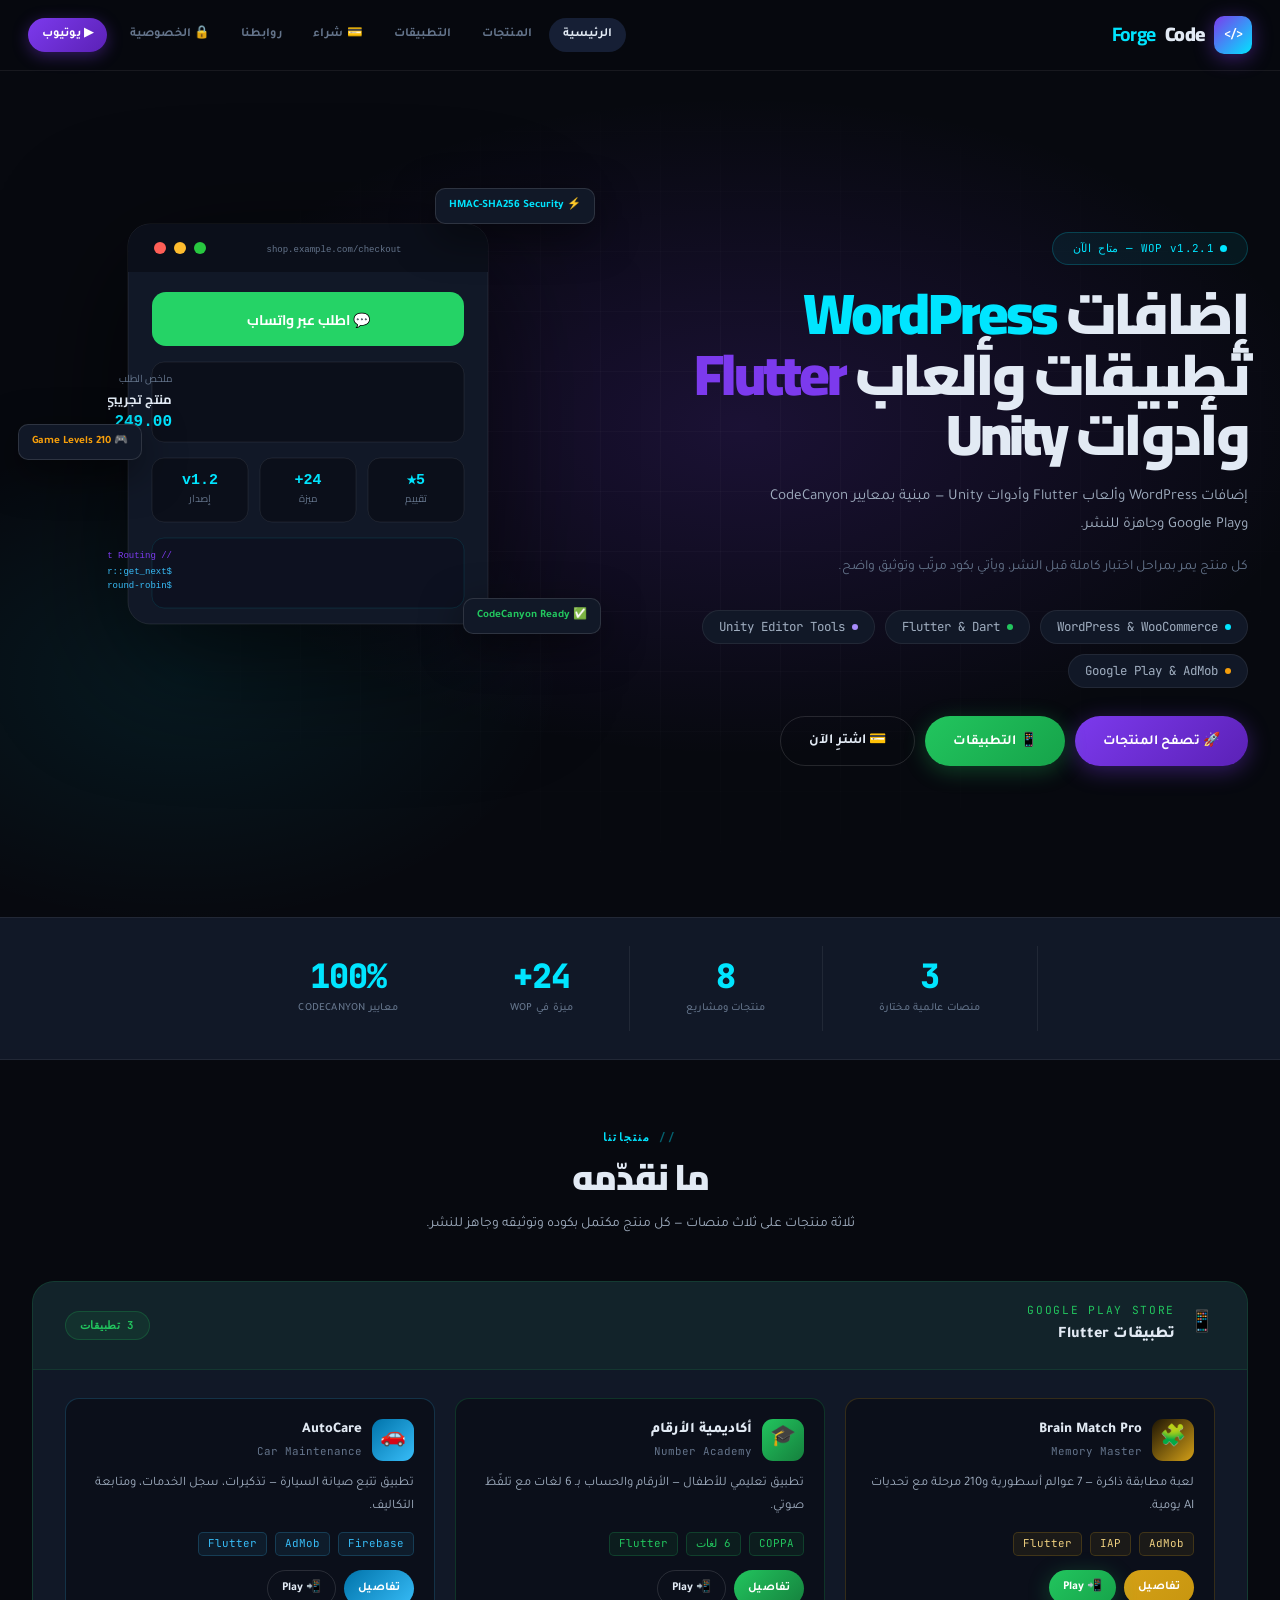
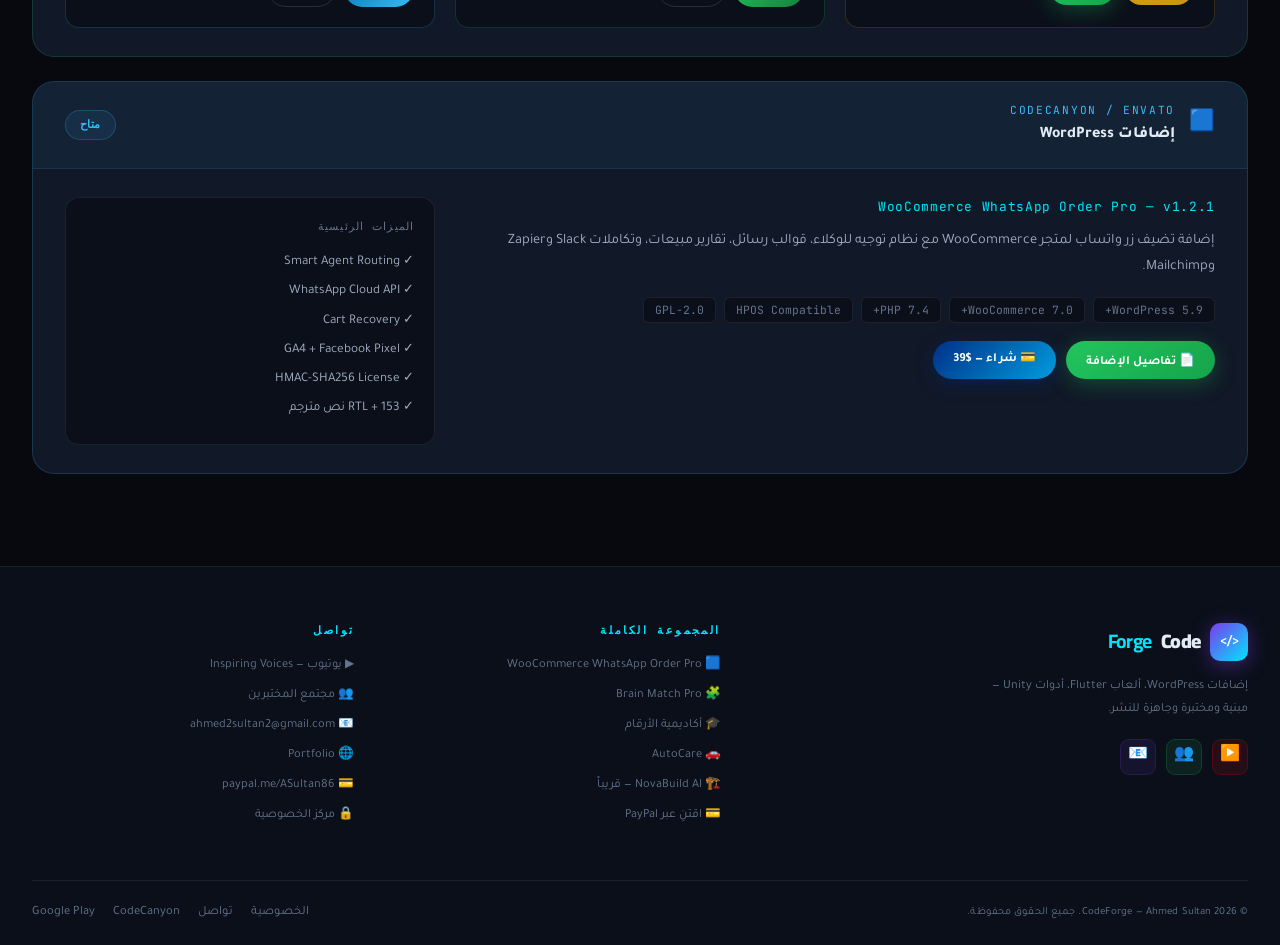
==== commit fcffe6f2: "Update index.html" ====
--- a/index.html
+++ b/index.html
@@ -152,7 +152,6 @@
 .cs-label{font-family:var(--mo);font-size:.73rem;color:var(--c2);letter-spacing:3px}
 .paybx{background:var(--s2);border:1px solid rgba(0,156,222,.22);border-radius:24px;padding:48px;max-width:540px;margin:0 auto;text-align:center}
 .paybx h3{font-size:1.35rem;font-weight:900;margin-bottom:12px}.paybx>p{color:var(--tx2);font-size:.92rem;line-height:1.85;margin-bottom:26px}
-.pp-status{min-height:60px;display:flex;align-items:center;justify-content:center;padding:8px 0}
 .pay-notes{font-size:.8rem;color:var(--mu);margin-top:20px;line-height:2.1;border-top:1px solid var(--b);padding-top:18px}
 .pay-features{display:grid;grid-template-columns:1fr 1fr;gap:12px;margin:24px 0}
 .pay-feat{background:var(--bg2);border:1px solid var(--b);border-radius:12px;padding:14px 16px;text-align:right}
@@ -513,7 +512,6 @@
 .fl     { margin-bottom: var(--sp-6); }
 .fl li  { padding: 8px 0; gap: var(--sp-3); }
 .fl li .chk { width: 20px; height: 20px; }
-.mtabs  {}
 .mt     { padding: 13px var(--sp-4); }
 
 /* ── App cards ── */
@@ -697,7 +695,7 @@
     <li><a href="#" id="lh" class="act" onclick="show('home');return false">الرئيسية</a></li>
     <li><a href="#" id="lp" onclick="show('products');return false">المنتجات</a></li>
     <li><a href="#" id="la" onclick="show('apps');return false">التطبيقات</a></li>
-    <li><a href="#" id="lb" onclick="show('buy');return false">💳 شراء</a></li>
+    <li><a href="https://www.paypal.com/ncp/payment/FVUKC8L7EK758" id="lb" target="_blank" rel="noopener">💳 شراء</a></li>
     <li><a href="#" id="ll" onclick="show('links');return false">روابطنا</a></li>
     <li><a href="#" id="lv" onclick="show('privacy');return false">🔒 الخصوصية</a></li>
     <li><a href="https://www.youtube.com/@Inspiring_voices493" target="_blank" rel="noopener" class="cta">▶ يوتيوب</a></li>
@@ -712,7 +710,7 @@
   <a href="#" onclick="show('brain-match');closeMnu();return false">🧩 Brain Match Pro</a>
   <a href="#" onclick="show('numbers-app');closeMnu();return false">🎓 أكاديمية الأرقام</a>
   <a href="#" onclick="show('autocare-app');closeMnu();return false">🚗 AutoCare</a>
-  <a href="#" onclick="show('buy');closeMnu();return false">💳 شراء / PayPal</a>
+  <a href="https://www.paypal.com/ncp/payment/FVUKC8L7EK758" target="_blank" rel="noopener">💳 شراء / PayPal</a>
   <a href="#" onclick="show('links');closeMnu();return false">🔗 روابطنا</a>
   <a href="#" onclick="show('privacy');closeMnu();return false">🔒 الخصوصية</a>
   <a href="https://www.youtube.com/@Inspiring_voices493" target="_blank" rel="noopener">▶ يوتيوب</a>
@@ -738,7 +736,7 @@
         <div class="brow">
           <button class="btn btn-p" onclick="show('products')">🚀 تصفح المنتجات</button>
           <button class="btn btn-g" onclick="show('apps')">📱 التطبيقات</button>
-          <button class="btn btn-o" onclick="show('buy')">💳 اشترِ الآن</button>
+          <a href="https://www.paypal.com/ncp/payment/FVUKC8L7EK758" target="_blank" rel="noopener" class="btn btn-o" style="text-decoration:none">💳 اشترِ الآن</a>
         </div>
       </div>
       <div class="hero-vis">
@@ -790,7 +788,6 @@
     <p class="sub">ثلاثة منتجات على ثلاث منصات — كل منتج مكتمل بكوده وتوثيقه وجاهز للنشر.</p>
   </div>
 
-
   <!-- ── Google Play ── -->
   <div style="background:var(--s);border:1px solid rgba(34,197,94,.2);border-radius:22px;overflow:hidden;margin-bottom:24px">
     <div style="background:rgba(34,197,94,.06);padding:20px 32px;border-bottom:1px solid rgba(34,197,94,.12);display:flex;align-items:center;gap:14px">
@@ -867,8 +864,6 @@
       </div>
     </div>
   </div>
-
-
 
   <!-- ── CodeCanyon ── -->
   <div style="background:var(--s);border:1px solid rgba(56,189,248,.2);border-radius:22px;overflow:hidden;margin-bottom:24px">
@@ -893,7 +888,7 @@
         </div>
         <div style="display:flex;gap:10px;flex-wrap:wrap">
           <button class="btn btn-g btn-sm" onclick="show('products')">📄 تفاصيل الإضافة</button>
-          <button class="btn btn-pay btn-sm" onclick="show('buy')">💳 شراء — $39</button>
+          <a href="https://www.paypal.com/ncp/payment/FVUKC8L7EK758" target="_blank" rel="noopener" class="btn btn-pay btn-sm" style="text-decoration:none">💳 شراء — $39</a>
         </div>
       </div>
       <div style="background:var(--bg2);border:1px solid var(--b);border-radius:14px;padding:20px">
@@ -940,7 +935,7 @@
       <div class="ppr"><div class="price">$39</div><div class="pnt">ترخيص دائم<br>دعم 6 أشهر مجاناً<br>تحديثات مستمرة</div></div>
       <div class="brow">
         <a href="#" onclick="alert('الإضافة قريباً على CodeCanyon — ادفع الآن عبر PayPal بالزر أدناه');return false" class="btn btn-g" style="opacity:.75;cursor:default">⏳ CodeCanyon — قريباً</a>
-        <button class="btn btn-pay" onclick="show('buy')">💳 PayPal</button>
+        <a href="https://www.paypal.com/ncp/payment/FVUKC8L7EK758" target="_blank" rel="noopener" class="btn btn-pay" style="text-decoration:none">💳 PayPal</a>
         <a href="https://ahmed2sultan2555.github.io/website/" target="_blank" rel="noopener" class="btn btn-o">📄 التوثيق</a>
       </div>
     </div>
@@ -1059,7 +1054,7 @@
         </div>
         <div class="brow">
           <a href="https://play.google.com/store/apps/details?id=com.gpthub.memory_master" target="_blank" rel="noopener" class="btn btn-gold">📲 تحميل من Google Play</a>
-          <button class="btn btn-o" onclick="show('buy')">💻 الكود المصدري</button>
+          <a href="https://www.paypal.com/ncp/payment/FVUKC8L7EK758" target="_blank" rel="noopener" class="btn btn-o" style="text-decoration:none">💻 الكود المصدري</a>
           <a href="#" onclick="show('privacy');openPolicy('brain');return false" class="btn btn-o">🔒 الخصوصية</a>
         </div>
       </div>
@@ -1169,7 +1164,7 @@
     <p style="color:var(--tx2);font-size:.95rem;line-height:1.9;margin-bottom:28px;max-width:500px;margin-left:auto;margin-right:auto">حمّل مجاناً من Google Play أو اقتنِ الكود المصدري الكامل وأطلق نسختك الخاصة.</p>
     <div class="brow" style="justify-content:center">
       <a href="https://play.google.com/store/apps/details?id=com.gpthub.memory_master" target="_blank" rel="noopener" class="btn btn-gold">📲 تحميل من Google Play</a>
-      <button class="btn btn-p" onclick="show('buy')">💻 اقتنِ الكود المصدري</button>
+      <a href="https://www.paypal.com/ncp/payment/FVUKC8L7EK758" target="_blank" rel="noopener" class="btn btn-p" style="text-decoration:none">💻 اقتنِ الكود المصدري</a>
     </div>
   </div>
 
@@ -1327,9 +1322,10 @@
       <div class="pay-feat"><div class="pf-ico">🛠️</div><h4>دعم 6 أشهر</h4><p>دعم تقني مجاني كامل</p></div>
       <div class="pay-feat"><div class="pf-ico">🔄</div><h4>تحديثات مجانية</h4><p>كل التحديثات المستقبلية بلا رسوم</p></div>
     </div>
-    <div class="pp-status" id="pp-status"><span style="color:var(--mu);font-size:.85rem">⏳ جاري تحميل زر الدفع...</span></div>
-    <div id="paypal-container-FVUKC8L7EK758"></div>
-    <div style="margin:16px 0 8px;text-align:center"><a href="https://paypal.me/ASultan86" target="_blank" rel="noopener" style="display:inline-flex;align-items:center;gap:8px;background:rgba(0,48,135,.12);border:1px solid rgba(0,156,222,.3);border-radius:20px;padding:8px 20px;font-size:.82rem;font-family:var(--mo);color:#38bdf8;text-decoration:none">🔗 paypal.me/ASultan86</a></div><p class="pay-notes">🔒 دفع آمن 100% عبر PayPal<br>📧 الترخيص فوري على بريدك<br>💬 دعم: <a href="mailto:ahmed2sultan2@gmail.com" style="color:var(--c1);font-weight:700">ahmed2sultan2@gmail.com</a></p>
+    <div style="margin:24px 0 12px;display:flex;flex-direction:column;align-items:center;gap:14px">
+      <a href="https://www.paypal.com/ncp/payment/FVUKC8L7EK758" target="_blank" rel="noopener" class="btn btn-pay" style="font-size:1.1rem;padding:16px 44px;border-radius:30px;text-decoration:none">💳 ادفع الآن — $39</a>
+      <a href="https://paypal.me/ASultan86" target="_blank" rel="noopener" style="display:inline-flex;align-items:center;gap:8px;background:rgba(0,48,135,.12);border:1px solid rgba(0,156,222,.3);border-radius:20px;padding:8px 20px;font-size:.82rem;font-family:var(--mo);color:#38bdf8;text-decoration:none">🔗 paypal.me/ASultan86</a>
+    </div><p class="pay-notes">🔒 دفع آمن 100% عبر PayPal<br>📧 الترخيص فوري على بريدك<br>💬 دعم: <a href="mailto:ahmed2sultan2@gmail.com" style="color:var(--c1);font-weight:700">ahmed2sultan2@gmail.com</a></p>
   </div>
 </div></section>
 </div><!-- /buy -->
@@ -1340,7 +1336,6 @@
   <div class="sh"><div class="lbl">تواصل معنا</div><h2 class="sec-t">روابطنا ومجتمعاتنا</h2><p class="sub">روابط قنواتنا ومنصات بيعنا وطرق التواصل.</p></div>
   <div class="lgr">
     <a href="https://www.youtube.com/@Inspiring_voices493" target="_blank" rel="noopener" class="lk"><div class="lki" style="background:rgba(255,0,0,.12)">▶️</div><div class="lkd"><h3>قناة يوتيوب — Inspiring Voices</h3><p>فيديوهات تقنية وعروض للمنتجات</p></div><div class="lka">→</div></a>
-    
     <a href="https://groups.google.com/g/gpt-hub" target="_blank" rel="noopener" class="lk" style="border-color:rgba(34,197,94,.2)"><div class="lki" style="background:rgba(34,197,94,.12)">👥</div><div class="lkd"><h3>مجموعة المختبرين</h3><p>انضم لاختبار التطبيقات الجديدة قبل إطلاقها</p></div><div class="lka">→</div></a>
     <a href="https://codecanyon.net" target="_blank" rel="noopener" class="lk"><div class="lki" style="background:rgba(56,189,248,.12)">🟦</div><div class="lkd"><h3>CodeCanyon / Envato</h3><p>إضافات WordPress الاحترافية</p></div><div class="lka">→</div></a>
     <a href="https://play.google.com/store/apps/dev?id=8214177814047833371" target="_blank" rel="noopener" class="lk"><div class="lki" style="background:rgba(34,197,94,.12)">📱</div><div class="lkd"><h3>صفحة المطوّر على Google Play</h3><p>جميع تطبيقاتنا وألعابنا</p></div><div class="lka">→</div></a>
@@ -1454,14 +1449,13 @@
         <li><a href="#" onclick="show('numbers-app');return false">🎓 أكاديمية الأرقام</a></li>
         <li><a href="#" onclick="show('autocare-app');return false">🚗 AutoCare</a></li>
         <li><a href="#" onclick="show('apps');return false">🏗️ NovaBuild AI — قريباً</a></li>
-        <li><a href="#" onclick="show('buy');return false">💳 اقتنِ عبر PayPal</a></li>
+        <li><a href="https://www.paypal.com/ncp/payment/FVUKC8L7EK758" target="_blank" rel="noopener">💳 اقتنِ عبر PayPal</a></li>
       </ul>
     </div>
     <div class="fcol">
       <h4>تواصل</h4>
       <ul>
         <li><a href="https://www.youtube.com/@Inspiring_voices493" target="_blank">▶ يوتيوب — Inspiring Voices</a></li>
-        
         <li><a href="https://groups.google.com/g/gpt-hub" target="_blank">👥 مجتمع المختبرين</a></li>
         <li><a href="mailto:ahmed2sultan2@gmail.com">📧 ahmed2sultan2@gmail.com</a></li>
         <li><a href="https://ahmed2sultan2555.github.io/website/" target="_blank">🌐 Portfolio</a></li>
@@ -1491,7 +1485,6 @@
   var nl=document.getElementById(NAV[id]);if(nl)nl.classList.add('act');
   if(['brain-match','numbers-app','autocare-app'].indexOf(id)>-1){var la=document.getElementById('la');if(la)la.classList.add('act')}
   window.scrollTo({top:0,behavior:'smooth'});
-  if(id==='buy')loadPayPal();
   if(id==='privacy')closePolicy();
 }
 function toggleMnu(){var m=document.getElementById('mnu');m.style.display=(m.style.display==='block')?'none':'block'}
@@ -1504,26 +1497,6 @@
 }
 function closePolicy(){var h=document.getElementById('prv-hub-view');if(h)h.classList.remove('hidden');document.querySelectorAll('.prv-detail').forEach(function(el){el.classList.remove('on')})}
 function toggleSec(hd){hd.parentElement.classList.toggle('open')}
-var ppDone=false;
-function loadPayPal(){
-  if(ppDone)return;
-  if(window.paypal&&window.paypal.HostedButtons){renderPP();return}
-  var s=document.createElement('script');
-  s.src='https://www.paypal.com/sdk/js?client-id=BAAfAHuVXFq4pzLxCdYWGJWRBxMRRpMf1M_YsBfHVtJb_j8XGjB5l8PuEGiA-gGOXpfpJFEPYXPSPt3cDQ&components=hosted-buttons&disable-funding=venmo&currency=USD';
-  s.onload=renderPP;s.onerror=ppErr;document.head.appendChild(s);
-}
-function renderPP(){
-  var ct=document.getElementById('paypal-container-FVUKC8L7EK758');
-  var st=document.getElementById('pp-status');
-  if(!ct)return;if(st)st.style.display='none';
-  try{paypal.HostedButtons({hostedButtonId:'FVUKC8L7EK758'}).render('#paypal-container-FVUKC8L7EK758');ppDone=true}catch(e){ppErr()}
-}
-function ppErr(){
-  var ct=document.getElementById('paypal-container-FVUKC8L7EK758');
-  var st=document.getElementById('pp-status');
-  if(ct)ct.innerHTML='<div style="margin:12px 0;display:flex;flex-direction:column;align-items:center;gap:10px"><a href="https://www.paypal.com/ncp/payment/FVUKC8L7EK758" target="_blank" rel="noopener" style="display:inline-flex;align-items:center;gap:10px;background:linear-gradient(135deg,#003087,#009cde);color:#fff;font-weight:700;font-size:1rem;padding:15px 36px;border-radius:30px;box-shadow:0 6px 24px rgba(0,48,135,.4);text-decoration:none"><svg width=\'20\' height=\'20\' viewBox=\'0 0 24 24\' fill=\'white\'><path d=\'M7.076 21.337H2.47a.641.641 0 01-.633-.74L4.944.901C5.026.382 5.474 0 5.998 0h7.46c2.57 0 4.578.543 5.69 1.81 1.01 1.15 1.304 2.42 1.012 4.287-.983 5.05-4.349 6.797-8.647 6.797h-2.19c-.524 0-.968.382-1.05.9l-1.12 7.106zm14.146-14.42a3.35 3.35 0 00-.607-.541c-.93 4.778-4.005 7.201-9.138 7.201h-2.19a.563.563 0 00-.556.479l-1.187 7.527h-.506l-.24 1.516a.56.56 0 00.554.647h3.882c.46 0 .85-.334.922-.788l.816-5.09a.932.932 0 01.923-.788h.58c3.76 0 6.705-1.528 7.565-5.946.36-1.847.174-3.388-.777-4.471z\'/></svg>ادفع الآن — $39</a><div style="font-size:.72rem;color:#64748b;font-family:monospace">أو: <a href=\'https://paypal.me/ASultan86\' target=\'_blank\' style=\'color:#38bdf8\'>paypal.me/ASultan86</a></div></div>';
-  if(st)st.style.display='none';
-}
 window.addEventListener('scroll',function(){var h=document.documentElement.scrollHeight-window.innerHeight;document.getElementById('prog').style.width=(h>0?(window.scrollY/h)*100:0)+'%'},{passive:true});
 var obs=new IntersectionObserver(function(entries){entries.forEach(function(e){if(!e.isIntersecting)return;var el=e.target,t=parseInt(el.dataset.c),c=0,step=Math.ceil(t/40);var tm=setInterval(function(){c=Math.min(c+step,t);el.textContent=c+(t>9?'+':'');if(c>=t)clearInterval(tm)},25);obs.unobserve(el)})},{threshold:.5});
 document.querySelectorAll('[data-c]').forEach(function(el){obs.observe(el)});
